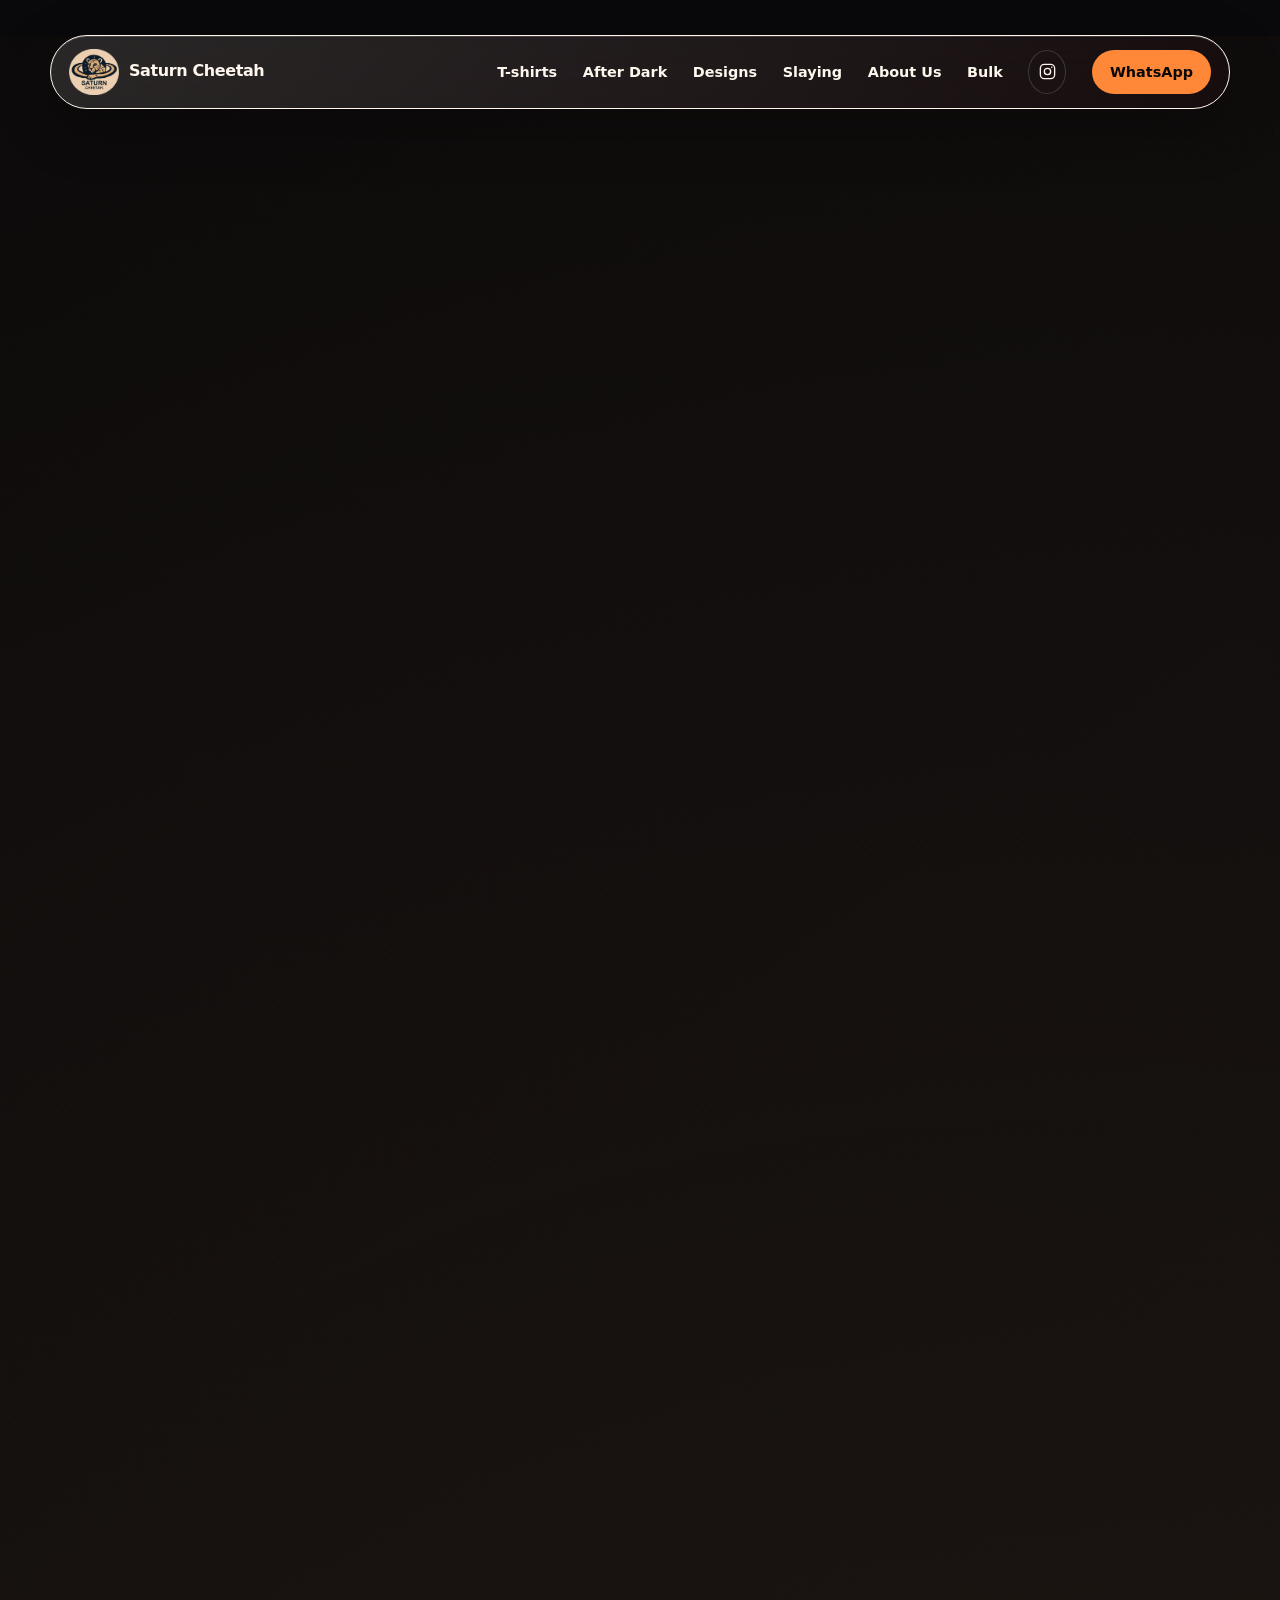
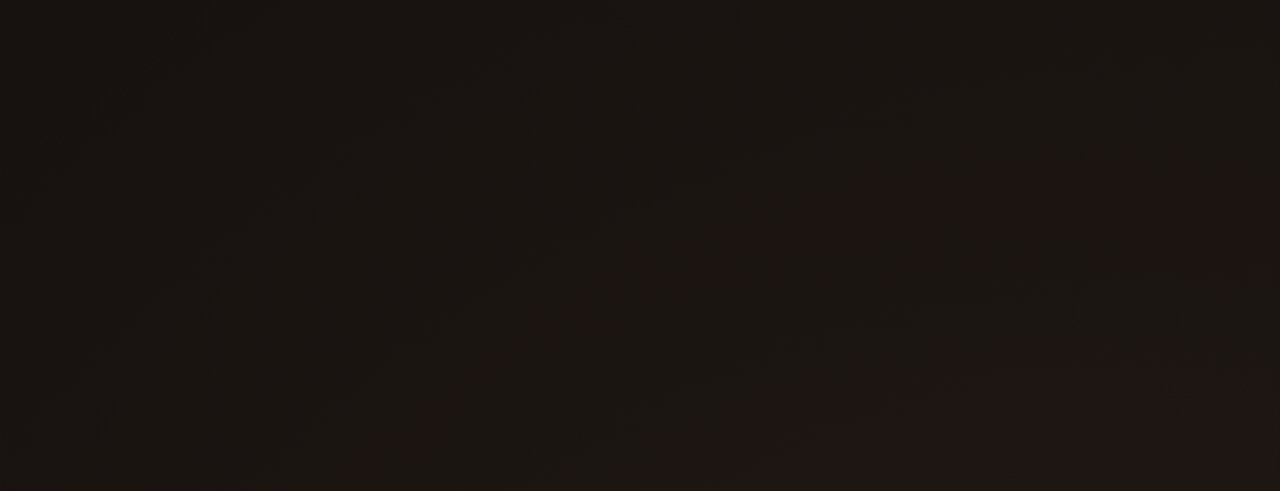
==== about.html @ 7962588d "Add cinematic brand story and customer gallery" ====
<!doctype html>
<html lang="en">
<head>
  <meta charset="utf-8">
  <meta name="viewport" content="width=device-width, initial-scale=1">
  <meta name="description" content="Discover why Dishali Mehta founded Saturn Cheetah and how speed, time and self-expression shaped the brand.">
  <meta name="theme-color" content="#080706">
  <meta name="color-scheme" content="dark">
  <title>About Us | Saturn Cheetah</title>
  <link rel="icon" href="assets/images/brand/favicon-64.png" type="image/png" sizes="64x64">
  <link rel="preconnect" href="https://fonts.googleapis.com">
  <link rel="preconnect" href="https://fonts.gstatic.com" crossorigin>
  <link href="https://fonts.googleapis.com/css2?family=Bodoni+Moda:ital,opsz,wght@0,6..96,400;0,6..96,500;0,6..96,600;0,6..96,700;1,6..96,400;1,6..96,500&amp;display=swap" rel="stylesheet">
  <link rel="stylesheet" href="assets/css/site.min.css">
  <script src="assets/js/site.min.js" defer></script>
</head>
<body class="home-page about-page">
  <a class="skip-link" href="#main-content">Skip to content</a>

  <header class="site-header" id="top">
    <div class="container nav-shell">
      <a class="brand" href="index.html" aria-label="Saturn Cheetah home">
        <img src="assets/images/brand/saturn-cheetah-logo.webp" alt="" width="512" height="471">
        <span>Saturn Cheetah</span>
      </a>
      <button class="nav-toggle" type="button" aria-label="Open navigation" aria-expanded="false" aria-controls="primary-navigation">
        <span aria-hidden="true"></span><span aria-hidden="true"></span><span aria-hidden="true"></span>
      </button>
      <nav class="primary-nav" id="primary-navigation" aria-label="Primary navigation">
        <a href="index.html#tees">T-shirts</a>
        <a href="index.html#after-dark">After Dark</a>
        <a href="index.html#direction">Designs</a>
        <a href="index.html#slaying">Slaying</a>
        <a href="about.html" aria-current="page">About Us</a>
        <a href="index.html#bulk-tees">Bulk</a>
        <a class="nav-social" href="https://www.instagram.com/saturncheetahstore" target="_blank" rel="noopener noreferrer" aria-label="Visit Saturn Cheetah on Instagram">
          <svg viewBox="0 0 24 24" aria-hidden="true"><rect x="3" y="3" width="18" height="18" rx="5"></rect><circle cx="12" cy="12" r="4"></circle><circle cx="17.4" cy="6.6" r="1"></circle></svg>
        </a>
        <a class="nav-cta" href="index.html#contact">WhatsApp</a>
      </nav>
    </div>
  </header>

  <main id="main-content">
    <section class="section origin-section about-origin-section" aria-labelledby="origin-title">
      <div class="container origin-shell">
        <div class="origin-heading">
          <p class="eyebrow">About us</p>
          <h1 id="origin-title">Why Saturn Cheetah?</h1>
          <p class="origin-intro">Founded by <strong>Dishali Mehta</strong>, Saturn Cheetah began with a simple belief: clothing can be a form of self-expression.</p>
        </div>

        <div class="origin-symbols">
          <article class="origin-symbol origin-cheetah">
            <span class="origin-symbol-mark" aria-hidden="true"></span>
            <h2>Cheetah is how we create.</h2>
            <p>Quick, but never careless. Your idea moves from a thought to a finished design with speed, accuracy and care—so the T-shirt reaches you when the feeling still matters.</p>
          </article>
          <article class="origin-symbol origin-saturn">
            <span class="origin-symbol-mark" aria-hidden="true"></span>
            <h2>Saturn is why it stays.</h2>
            <p>A personalised tee holds a piece of you in time. A thought, a memory, a mood or something you have always wanted to say becomes visible—and every time you wear it, the experience becomes yours again.</p>
          </article>
        </div>

        <aside class="founder-note" aria-label="The thought behind Saturn Cheetah">
          <p class="founder-label">The thought behind it</p>
          <div class="founder-story">
            <p>A personalised T-shirt can hold a thought, a memory, a mood—or a part of you that words cannot always capture.</p>
            <p>For an introvert, it can speak before you have to. For an extrovert, it can keep speaking on the days when you do not quite feel like yourself. That is the timeless experience: expressing who you are through what you wear, without needing to find the perfect words.</p>
          </div>
          <div class="founder-identity">
            <figure class="founder-portrait">
              <img src="assets/images/about/dishali-cap-founder.jpg" alt="Dishali Mehta wearing a Saturn Cheetah cap" width="816" height="1000" loading="eager" decoding="async">
            </figure>
            <p class="founder-signature"><strong>Dishali Mehta</strong><span>Founder, Saturn Cheetah</span></p>
          </div>
        </aside>

        <p class="origin-closing">Your thought. Your voice. <span>Your moment, made timeless.</span></p>
        <a class="button button-primary about-home-link" href="index.html#direction">Create Something Personal <span aria-hidden="true">↗</span></a>
      </div>
    </section>
  </main>

  <footer class="site-footer">
    <div class="container footer-main">
      <a class="footer-brand" href="index.html" aria-label="Saturn Cheetah home">
        <img src="assets/images/brand/saturn-cheetah-logo.webp" alt="" width="512" height="471" loading="lazy" decoding="async">
        <span><strong>Saturn Cheetah</strong><small>Custom T-shirts and bulk merchandise</small></span>
      </a>
      <nav class="footer-links" aria-label="Footer navigation">
        <a href="index.html#tees">T-shirts</a>
        <a href="index.html#direction">Designs</a>
        <a href="about.html" aria-current="page">About Us</a>
        <a class="footer-instagram" href="https://www.instagram.com/saturncheetahstore" target="_blank" rel="noopener noreferrer">
          <svg viewBox="0 0 24 24" aria-hidden="true"><rect x="3" y="3" width="18" height="18" rx="5"></rect><circle cx="12" cy="12" r="4"></circle><circle cx="17.4" cy="6.6" r="1"></circle></svg><span>Instagram</span>
        </a>
      </nav>
    </div>
    <div class="container footer-bottom"><p>© <span id="current-year">2026</span> Saturn Cheetah. WhatsApp ordering only; no website payment.</p></div>
  </footer>
</body>
</html>
---- assets/css/site.min.css ----
:root{--ink:#080706;--ink-raised:#15110f;--ink-warm:#21140e;--cream:#fff7ed;--cream-muted:#d5c7b8;--sand:#e6c59f;--sand-light:#f5e9d9;--surface-main:#0b0b0c;--surface-raised:#151515;--surface-secondary:#191817;--surface-cream:#f3e0c8;--text-light:#fff8ef;--text-muted:#cfc3b5;--text-dark:#17120f;--pink:#ff4fb8;--orange:#ff8738;--orange-light:#ffa562;--whatsapp:#35d07f;--after-dark-oxblood:#3f171b;--after-dark-burgundy:#541d22;--after-dark-silver:#a9a7a2;--line-dark:rgb(255 247 237 / 16%);--line-light:rgb(8 7 6 / 15%);--shadow:0 24px 70px rgb(0 0 0 / 28%);--radius-small:12px;--radius-medium:20px;--radius-large:30px;--content-width:1180px;--header-height:74px;--mobile-header-height:60px;--gutter:clamp(16px, 3vw, 30px);--section-space:clamp(64px, 8vw, 104px);--ease-premium:cubic-bezier(0.22, 1, 0.36, 1)}*,::after,::before{box-sizing:border-box}html{scroll-behavior:smooth;scroll-padding-top:calc(var(--header-height) + 20px)}body{margin:0;color:var(--text-light);background:var(--surface-main);font-family:Inter,ui-sans-serif,system-ui,-apple-system,BlinkMacSystemFont,"Segoe UI",sans-serif;font-synthesis:none;line-height:1.55;text-rendering:optimizeLegibility;-webkit-font-smoothing:antialiased;-webkit-tap-highlight-color:transparent}body.modal-open,body.nav-open{overflow:hidden}html:not(.js-enabled) [data-tab-panel][hidden]{display:block!important}html:not(.js-enabled) .tab-list{display:none}img,video{display:block;max-width:100%}button,input,select,textarea{font:inherit}a,button,summary{touch-action:manipulation}a{color:inherit}h1,h2,h3,p{overflow-wrap:break-word}h1,h2,h3{text-wrap:balance}[hidden]{display:none!important}.container{width:min(calc(100% - (var(--gutter) * 2)),var(--content-width));margin-inline:auto}.section{padding-block:var(--section-space)}.sr-only{position:absolute;width:1px;height:1px;padding:0;margin:-1px;overflow:hidden;clip:rect(0,0,0,0);white-space:nowrap;border:0}.skip-link{position:fixed;top:-80px;left:16px;z-index:1000;padding:11px 16px;border-radius:10px;color:var(--ink);background:var(--orange);font-weight:850}.skip-link:focus{top:14px}:focus-visible{outline:3px solid var(--orange);outline-offset:3px}.site-header{position:sticky;top:0;z-index:100;min-height:var(--header-height);margin-bottom:calc(var(--header-height) * -1);border-bottom:1px solid transparent;color:var(--cream);background:0 0;transition:border-color 360ms var(--ease-premium),background-color 360ms var(--ease-premium),box-shadow 360ms var(--ease-premium)}.site-header.is-menu-open,.site-header.is-scrolled{border-color:var(--line-dark);background:rgb(8 7 6 / 94%);box-shadow:0 12px 38px rgb(0 0 0 / 32%)}@supports (backdrop-filter:blur(16px)){.site-header.is-menu-open,.site-header.is-scrolled{background:rgb(8 7 6 / 80%);backdrop-filter:blur(16px) saturate(125%)}}.nav-shell{position:relative;display:flex;min-height:var(--header-height);align-items:center;justify-content:space-between;gap:24px}.brand,.footer-brand{display:inline-flex;align-items:center;gap:10px;color:var(--cream);font-weight:900;letter-spacing:-.025em;text-decoration:none}.brand img{width:50px;height:50px;object-fit:contain}.primary-nav{display:flex;align-items:center;gap:clamp(16px,2vw,28px)}.primary-nav a{display:inline-flex;min-height:44px;align-items:center;justify-content:center;color:var(--cream);font-size:.9rem;font-weight:750;text-decoration:none}.primary-nav a[aria-current=location]{color:var(--orange-light)}.primary-nav .nav-cta{padding-inline:18px;border-radius:999px;color:var(--ink);background:var(--orange)}.nav-toggle{display:none;width:48px;height:48px;padding:8px 11px;border:0;color:var(--cream);background:0 0;cursor:pointer}.nav-toggle span{display:block;width:25px;height:2px;margin-block:5px;background:currentColor;transition:transform 180ms,opacity 180ms}.nav-toggle[aria-expanded=true] span:first-child{transform:translateY(7px) rotate(45deg)}.nav-toggle[aria-expanded=true] span:nth-child(2){opacity:0}.nav-toggle[aria-expanded=true] span:nth-child(3){transform:translateY(-7px) rotate(-45deg)}.eyebrow{margin:0 0 10px;color:var(--orange);font-size:.72rem;font-weight:900;letter-spacing:.15em;text-transform:uppercase}.section-heading h2{margin:0;font-size:clamp(2.3rem, 5vw, 4.8rem);line-height:.94;letter-spacing:-.06em}.section-heading>p:last-child{margin:16px 0 0;color:var(--cream-muted);font-size:clamp(.98rem, 1.5vw, 1.1rem)}.compact-heading h2{font-size:clamp(2.2rem, 4.2vw, 4rem)}.button{display:inline-flex;min-height:50px;align-items:center;justify-content:center;gap:9px;padding:13px 22px;border:1px solid transparent;border-radius:999px;color:inherit;font-weight:850;line-height:1.15;text-align:center;text-decoration:none;cursor:pointer;transition:transform 180ms,border-color 180ms,background-color 180ms,box-shadow 180ms}.button:active{transform:scale(.98)}.button-primary{color:var(--ink);background:var(--orange);box-shadow:0 14px 34px rgb(255 135 56 / 20%)}.button-secondary{border-color:rgb(255 247 237 / 48%);color:var(--cream);background:rgb(8 7 6 / 38%)}.button-whatsapp{color:var(--ink);background:var(--whatsapp);box-shadow:0 14px 34px rgb(53 208 127 / 18%)}.bulk-tee-section,.faq-section,.reviews-section,.secondary-section{box-shadow:inset 0 1px rgb(169 167 162 / 10%)}.bulk-tee-card,.faq-list details,.review-card,.whatsapp-enquiry-panel{border-color:rgb(169 167 162 / 20%)}:is(a,button,summary):focus-visible{box-shadow:0 0 0 5px rgb(84 29 34 / 22%)}.tertiary-link{display:inline-flex;min-height:44px;align-items:center;gap:8px;color:#7b3212;font-size:.9rem;font-weight:850}.hero{position:relative;isolation:isolate;min-height:clamp(650px,56.25vw,820px);overflow:hidden;background:var(--ink)}.hero::after{position:absolute;z-index:1;inset:0;content:"";background:linear-gradient(90deg,rgb(8 7 6 / 97%) 0,rgb(8 7 6 / 84%) 31%,rgb(8 7 6 / 24%) 60%,transparent 82%),linear-gradient(0deg,rgb(8 7 6 / 36%) 0,transparent 34%);pointer-events:none}.hero-content{display:flex;min-height:inherit;align-items:center;padding-top:calc(var(--header-height) + 44px);padding-bottom:64px}.hero-copy{width:min(52%,620px)}.hero-copy>:not(.hero-picture){position:relative;z-index:2}.hero-brand-line{margin:0 0 16px;color:var(--pink);font-size:.78rem;font-weight:900;letter-spacing:.16em;text-transform:uppercase}.hero h1{margin:0;font-size:clamp(3.4rem, 5.9vw, 6.4rem);line-height:.9;letter-spacing:-.075em}.hero h1 span{color:var(--orange)}.hero-mobile-break{display:none}.hero-lead{max-width:580px;margin:22px 0 0;color:var(--cream-muted);font-size:clamp(1rem, 1.45vw, 1.16rem)}.hero-proof-chips{display:flex;flex-wrap:wrap;gap:8px;margin:22px 0 0;padding:0;list-style:none}.hero-proof-chips li{border:1px solid var(--line-dark);border-radius:999px;font-size:.72rem;font-weight:850;letter-spacing:.03em}.hero-actions{display:flex;flex-wrap:wrap;gap:10px;margin-top:26px}.hero-note{margin:12px 0 0;color:#b9aa9b;font-size:.8rem;font-weight:700}.hero-picture{position:absolute;z-index:0;inset:0}.hero-picture img{width:100%;height:100%;object-fit:cover;object-position:65% center}.hero-intro{opacity:1;transform:none}.js-enabled .hero:not(.is-ready) .hero-intro{opacity:0;transform:translateY(14px)}.js-enabled .hero.is-ready .hero-intro{opacity:1;transform:none;transition:opacity 560ms var(--ease-premium),transform 560ms var(--ease-premium)}.js-enabled .hero.is-ready .hero-intro-1{transition-delay:50ms}.js-enabled .hero.is-ready .hero-intro-2{transition-delay:110ms}.js-enabled .hero.is-ready .hero-intro-3{transition-delay:180ms}.js-enabled .hero.is-ready .hero-intro-4{transition-delay:250ms}.js-enabled .hero.is-ready .hero-intro-5{transition-delay:320ms}.js-enabled .hero-picture img{transform:scale(1.025)}.js-enabled .hero.is-ready .hero-picture img{transform:scale(1);transition:transform 1s var(--ease-premium)}.tee-section{color:var(--ink);background:var(--sand-light)}.tee-selector{overflow:hidden;border:1px solid var(--line-light);border-radius:var(--radius-large);background:#fffaf2;box-shadow:0 24px 70px rgb(70 38 20 / 12%)}.tee-segments{display:grid;grid-template-columns:repeat(2,minmax(0,1fr));gap:8px;max-width:640px;margin:0;padding:16px;border:0}.tee-segments label{position:relative;cursor:pointer}.tee-segments input{position:absolute;opacity:0;pointer-events:none}.tee-segments label>span{display:flex;min-height:64px;align-items:center;justify-content:center;gap:8px;padding:12px;border:1px solid var(--line-light);border-radius:999px;background:#f4e6d5;font-size:.9rem;font-weight:760;text-align:center;transition:background-color 180ms,border-color 180ms,color 180ms}.tee-segments input:checked+span{border-color:var(--ink);color:var(--cream);background:var(--ink)}.tee-segments input:focus-visible+span{outline:3px solid var(--orange);outline-offset:3px}.tee-stage{display:grid;grid-template-columns:minmax(420px,1fr) minmax(0,1fr);grid-template-areas:"visual primary" "visual options" "visual secondary";grid-template-rows:auto auto 1fr;min-height:520px;border-top:1px solid var(--line-light)}.tee-visual{position:relative;display:grid;min-width:0;min-height:0;margin:0;place-items:center;overflow:hidden;padding:24px;grid-area:visual}.tee-visual img{width:min(100%,560px);max-width:100%;height:auto;aspect-ratio:994/1583;object-fit:contain;object-position:center;transition:opacity 180ms ease,transform .7s var(--ease-premium),filter .5s ease}.tee-visual.is-changing img{opacity:0}.tee-visual figcaption{position:absolute;top:16px;left:16px;padding:7px 10px;border-radius:999px;color:var(--cream);background:rgb(8 7 6 / 78%);font-size:.68rem;font-weight:800}.tee-details{display:flex;flex-direction:column;align-items:flex-start;justify-content:center;padding-inline:clamp(30px,5vw,68px)}.tee-details-primary{grid-area:primary;align-self:end;padding-top:clamp(30px,5vw,68px);padding-bottom:10px}.tee-details-secondary{grid-area:secondary;align-self:start;padding-top:10px;padding-bottom:clamp(30px,5vw,68px)}.product-spec{margin:0 0 8px;color:#9a3d15;font-size:.75rem;font-weight:900;letter-spacing:.1em;text-transform:uppercase}.tee-details h3{margin:0;font-size:clamp(2rem, 4vw, 3.7rem);line-height:.98;letter-spacing:-.055em}.tee-summary{max-width:520px;margin:14px 0 0;color:#594b40;font-size:1.02rem}.tee-options{display:grid;grid-area:options;width:100%;align-self:center;gap:14px;margin:0;padding:10px clamp(30px,5vw,68px)}.tee-option-group{min-width:0;margin:0;padding:0;border:0}.tee-option-group legend{margin-bottom:8px;color:#7b3212;font-size:.72rem;font-weight:900;letter-spacing:.08em;text-transform:uppercase}.tee-option-group legend strong{color:var(--ink)}.tee-colour-options,.tee-size-options{display:flex;align-items:center;flex-wrap:wrap;gap:6px}.tee-colour-options button,.tee-size-options button{display:inline-flex;min-height:44px;align-items:center;justify-content:center;gap:7px;padding:7px 10px;border:1px solid #bea991;border-radius:999px;color:var(--ink);background:#fffaf2;font:inherit;font-size:.72rem;font-weight:800;cursor:pointer;transition:border-color 180ms,background-color 180ms,box-shadow 180ms}.tee-colour-indicator{width:15px;height:15px;flex:0 0 auto;border:1px solid #766b60;border-radius:50%;background:var(--swatch-colour);box-shadow:inset 0 0 0 1px rgb(255 255 255 / 32%)}.tee-colour-options button[aria-pressed=true],.tee-size-options button[aria-pressed=true]{border-color:var(--ink);background:#f0dac0;box-shadow:inset 0 0 0 1px var(--ink)}.tee-colour-options button:focus-visible,.tee-size-options button:focus-visible{outline:3px solid var(--orange);outline-offset:2px}.tee-size-options button{min-width:46px;min-height:44px;font-size:.8rem}.tee-size-prompt{margin:8px 0 0;color:#9d2819;font-size:.82rem;font-weight:800}.tee-details dl{display:grid;grid-template-columns:repeat(2,minmax(0,1fr));width:100%;max-width:570px;gap:12px;margin:20px 0}.tee-details dl div{padding:14px;border:1px solid var(--line-light);border-radius:var(--radius-small);background:#f6eadc}.tee-details dt{margin-bottom:4px;font-size:.68rem;font-weight:900;letter-spacing:.1em;text-transform:uppercase}.tee-details dd{margin:0;font-size:.9rem;font-weight:760}.tee-details .tertiary-link{margin-top:12px}.tab-module{overflow:hidden;border:1px solid var(--line-dark);border-radius:var(--radius-large);background:var(--surface-raised);box-shadow:var(--shadow)}.tab-list{display:flex;gap:8px;padding:12px;border-bottom:1px solid var(--line-dark)}.tab-list button{min-height:48px;padding:10px 18px;border:1px solid transparent;border-radius:999px;color:var(--text-muted);background:0 0;font-weight:850;cursor:pointer}.tab-list button[aria-selected=true]{border-color:rgb(255 135 56 / 55%);color:var(--ink);background:var(--orange)}.tab-panel{padding:clamp(20px,4vw,40px)}.panel-intro{display:flex;align-items:end;justify-content:space-between;gap:24px;margin-bottom:20px}.panel-intro p{max-width:650px;margin:0;color:var(--text-muted)}.panel-intro span{color:#a8998b;font-size:.72rem}.design-gallery{display:flex;align-items:flex-start;gap:14px;padding-top:6px;overflow-x:auto;overscroll-behavior-inline:contain;scroll-snap-type:inline mandatory;scrollbar-width:none}.design-gallery::-webkit-scrollbar{display:none}.design-gallery-meta{display:flex;justify-content:flex-end;margin-bottom:10px}.design-gallery-meta p{min-width:68px;margin:0;padding:6px 10px;border:1px solid;border-radius:999px;color:#574b43;background:#fff8ef;font-size:.72rem;font-weight:900;letter-spacing:.08em;text-align:center}.design-card{--editorial-offset:0px;display:flex;flex:0 0 clamp(190px,24vw,240px);align-self:start;min-width:0;flex-direction:column;color:#17120f;scroll-snap-align:start;text-align:left;transform:translateY(var(--editorial-offset));transition:transform 220ms var(--ease-premium),border-color 220ms ease,box-shadow 220ms ease}.design-preview{display:grid;width:100%;aspect-ratio:4/5;place-items:center;overflow:hidden;cursor:zoom-in}.design-preview img{width:100%;height:100%;min-width:0;min-height:0;max-width:100%;max-height:100%;object-fit:cover;object-position:center}.design-card-kicker{margin:0 0 5px;color:#9a3d15;font-size:.62rem;font-weight:900;letter-spacing:.12em;text-transform:uppercase}.design-card-custom-story{border-color:rgb(255 135 56 / 52%)}.design-card[data-tee-tone=black] .design-preview{background:#f8ead8}.design-card[data-tee-tone=white] .design-preview{background:#151515}.design-card-body{display:flex;flex:1;flex-direction:column;border-top:1px solid}.design-card h3{line-height:1.25}.design-card-body a{display:inline-flex;align-items:center;align-self:flex-start;color:#17120f;font-size:.76rem;font-weight:900;text-decoration:underline;text-decoration-color:var(--orange);text-decoration-thickness:2px;text-underline-offset:4px}.design-card:is(:hover,:focus-within,.is-active){border-color:var(--orange);box-shadow:0 18px 34px rgb(23 18 15 / 16%);transform:translateY(calc(var(--editorial-offset) - 5px))}.direction-section .form-submit p,.direction-section .panel-intro p,.direction-section .section-heading>p:last-child{color:#574b43}.direction-section .tab-module{box-shadow:0 24px 60px rgb(23 18 15 / 14%)}.direction-section .tab-list button[aria-selected=true]{color:var(--ink);background:var(--orange)}.direction-section .design-card{border-color:rgb(23 18 15 / 18%);color:#17120f;background:#fff8ef}.direction-section .design-card:is(:hover,:focus-within,.is-active){border-color:var(--orange)}.direction-section .customise-form{border-color:rgb(23 18 15 / 18%);background:#fff8ef}.direction-section .field label,.direction-section .optional-details summary{color:#17120f}.direction-section input,.direction-section select,.direction-section textarea{border-color:rgb(23 18 15 / 18%);color:#17120f;background:#fffaf2}.direction-section input::placeholder,.direction-section textarea::placeholder{color:#71655c}.direction-section .optional-details{border-color:rgb(23 18 15 / 18%);background:#f8ead8}.direction-section .optional-grid{border-color:rgb(23 18 15 / 14%);background:#fff8ef}.customise-form{padding:clamp(18px,3vw,30px);border:1px solid var(--line-dark);border-radius:var(--radius-medium);background:var(--surface-raised)}.form-grid,.optional-grid{display:grid;grid-template-columns:repeat(3,minmax(0,1fr));gap:14px}.field{min-width:0}.field label{display:block;margin-bottom:7px;color:var(--cream);font-size:.78rem;font-weight:850}.field-wide{grid-column:1/-1}input,select,textarea{width:100%;min-height:48px;padding:11px 13px;border:1px solid var(--line-dark);border-radius:var(--radius-small);outline:0;color:var(--text-light);background:var(--surface-secondary)}textarea{min-height:96px;resize:vertical}input:focus,select:focus,textarea:focus{border-color:var(--orange);box-shadow:0 0 0 4px rgb(255 135 56 / 14%)}.optional-details{margin-top:16px;border:1px solid var(--line-dark);border-radius:var(--radius-small)}.optional-details summary{display:flex;min-height:48px;align-items:center;padding:11px 14px;font-weight:850;cursor:pointer}.optional-grid{padding:16px;border-top:1px solid var(--line-dark)}.form-submit{display:flex;align-items:center;justify-content:space-between;gap:20px;margin-top:18px}.form-submit p{max-width:440px;margin:0;color:#a8998b;font-size:.76rem}.after-dark-section{--after-dark-obsidian:#080808;--after-dark-charcoal:#151515;--after-dark-bone:#e4d5c8;position:relative;overflow:hidden;color:var(--after-dark-bone);background:radial-gradient(circle at 10% 18%,rgb(84 29 34 / 34%),transparent 29%),radial-gradient(circle at 92% 84%,rgb(63 23 27 / 30%),transparent 24%),var(--after-dark-obsidian)}.after-dark-section::before{position:absolute;aspect-ratio:1;box-shadow:18px 0 0 -17px rgb(84 29 34 / 72%);content:"";opacity:.62;pointer-events:none}.after-dark-shell{position:relative;z-index:1;grid-template-columns:minmax(0,0.82fr) minmax(0,1.18fr);grid-template-areas:"intro lead" "options options" "support support";align-items:center;gap:clamp(22px,4vw,48px)}.after-dark-intro{grid-area:intro}.after-dark-kicker{color:var(--after-dark-silver);letter-spacing:.16em;text-transform:uppercase}.after-dark-intro h2{max-width:520px;color:var(--after-dark-bone);font-family:Georgia,"Times New Roman",serif}.after-dark-lead{color:var(--after-dark-bone)}.after-dark-feasibility{max-width:560px;color:var(--after-dark-silver)}.after-dark-garments{display:flex;flex-wrap:wrap;gap:8px;margin:20px 0 0;padding:0;list-style:none}.after-dark-garments li{padding:7px 10px;border:1px solid;border-radius:999px;color:var(--after-dark-bone);background:rgb(21 21 21 / 78%);font-size:.7rem;font-weight:760}.after-dark-actions{display:flex;flex-wrap:wrap;gap:10px}.after-dark-actions .button{min-height:48px;width:100%}.after-dark-actions .button-secondary{border-color:rgb(169 167 162 / 42%);color:var(--after-dark-bone);background:rgb(21 21 21 / 72%)}.after-dark-lead-visual{grid-area:lead;margin:0;overflow:hidden;border:1px solid;border-radius:22px;background:var(--after-dark-charcoal);box-shadow:0 24px 70px rgb(0 0 0 / 45%)}.after-dark-lead-visual img,.after-dark-lead-visual picture{display:block;width:100%}.after-dark-lead-visual img{height:auto;object-fit:contain}.after-dark-lead-visual figcaption{padding:10px 13px;border-top:1px solid;color:var(--after-dark-silver);background:var(--after-dark-charcoal);font-size:.68rem}.after-dark-options{display:grid;grid-area:options;grid-template-columns:repeat(4,minmax(0,1fr));gap:10px;outline:0}.after-dark-option{padding:18px;border:1px solid;border-radius:16px;background:rgb(21 21 21 / 86%);transition:transform 180ms var(--ease-premium),border-color 180ms ease,box-shadow 180ms ease}.after-dark-option>span{color:#9e464d;font-family:Georgia,"Times New Roman",serif;font-size:.76rem}.after-dark-option h3{margin:10px 0 6px;color:var(--after-dark-bone);font-size:.95rem}.after-dark-option p{margin:0;color:var(--after-dark-silver);font-size:.76rem}.after-dark-options:focus-visible{outline:3px solid var(--orange);outline-offset:5px}.after-dark-supporting{display:grid;grid-area:support;grid-template-columns:repeat(2,minmax(0,1fr));gap:12px}.after-dark-supporting figure{display:grid;grid-template-columns:minmax(120px,0.72fr) minmax(0,1fr);align-items:center;margin:0;overflow:hidden;border:1px solid;border-radius:16px}.after-dark-supporting picture{display:block;height:190px;background:var(--after-dark-obsidian)}.after-dark-supporting figcaption{color:var(--after-dark-bone);font-family:Georgia,"Times New Roman",serif}.after-dark-section{background:radial-gradient(circle at 8% 12%,rgb(135 61 56 / 32%),transparent 28%),radial-gradient(circle at 92% 78%,rgb(84 29 34 / 34%),transparent 30%),linear-gradient(145deg,#080808 0,#171112 52%,#080808 100%)}.after-dark-shell{grid-template-columns:minmax(300px,0.78fr) minmax(0,1.22fr);grid-template-areas:"intro media" "config media";align-items:start;gap:clamp(24px,4vw,46px)}.after-dark-media{display:grid;grid-area:media;min-width:0;gap:12px}.after-dark-lead-visual{grid-area:auto;border-color:rgb(169 167 162 / 46%);background:#241a1b;box-shadow:0 28px 74px rgb(0 0 0 / 52%),0 0 46px rgb(135 61 56 / 16%)}.after-dark-lead-visual img{width:100%;max-height:660px;object-fit:contain;background:#241a1b}.after-dark-lead-visual figcaption{color:#c6bbb1;background:#21191a}.after-dark-supporting{grid-template-columns:repeat(3,minmax(0,1fr));gap:10px;outline:0}.after-dark-supporting figure{display:flex;min-width:0;flex-direction:column;border-color:rgb(169 167 162 / 34%);background:#261c1d}.after-dark-supporting img{object-fit:contain;width:100%;height:156px;padding:6px;object-fit:contain;background:#2a1f20}.after-dark-supporting figcaption{min-height:54px;padding:10px 12px;color:var(--after-dark-bone);font-family:inherit;font-size:.74rem;font-weight:780}.after-dark-supporting:focus-visible{outline:3px solid var(--orange);outline-offset:4px}.after-dark-step{letter-spacing:.12em;text-transform:uppercase}.after-dark-configurator-heading h3{color:var(--after-dark-bone);font-family:Georgia,"Times New Roman",serif;line-height:1}.after-dark-choice-group{min-width:0;margin:15px 0 0;padding:0;border:0}.after-dark-choice-group legend,.after-dark-configurator .field label{margin-bottom:7px;color:var(--after-dark-bone);font-size:.72rem;font-weight:850}.after-dark-choice-group legend span{color:var(--after-dark-silver);font-size:.65rem;font-weight:650}.after-dark-choice-grid{display:grid;gap:7px}.after-dark-choice-grid-three{grid-template-columns:repeat(3,minmax(0,1fr))}.after-dark-choice-grid-two,.after-dark-customisation-grid{grid-template-columns:repeat(2,minmax(0,1fr))}.after-dark-size-grid{grid-template-columns:repeat(6,minmax(44px,1fr))}.after-dark-choice-grid label{position:relative;min-width:0;cursor:pointer}.after-dark-choice-grid input{position:absolute;width:1px;height:1px;opacity:0;pointer-events:none}.after-dark-choice-grid label>span{display:flex;min-height:44px;align-items:center;justify-content:center;padding:8px 9px;border:1px solid;border-radius:11px;color:var(--after-dark-bone);background:#2b2223;font-size:.7rem;font-weight:760;line-height:1.2;text-align:center;transition:border-color 160ms,background-color 160ms,box-shadow 160ms}.after-dark-choice-grid input:checked+span{border-color:#c47872;color:#fff8ef;background:#64302f;box-shadow:inset 0 0 0 1px rgb(228 213 200 / 18%)}.after-dark-choice-grid input:focus-visible+span{outline:3px solid var(--orange);outline-offset:2px}.after-dark-form-grid{display:grid;grid-template-columns:minmax(90px,0.65fr) minmax(0,1.35fr);gap:10px;margin-top:15px}.after-dark-configurator input[type=number],.after-dark-configurator select{min-height:46px;border-color:rgb(169 167 162 / 38%);color:var(--after-dark-bone);background:#2b2223}.after-dark-configurator select option{color:var(--after-dark-bone);background:#21191a}.after-dark-field-error{margin:7px 0 0;color:#f3a29b;font-size:.72rem;font-weight:760}.after-dark-summary{border:1px solid;border-radius:12px;background:#181314}.after-dark-summary span{color:#c66b64;font-size:.64rem;font-weight:850;letter-spacing:.1em;text-transform:uppercase}.after-dark-summary p{color:var(--after-dark-bone);font-size:.74rem}.after-dark-actions{display:grid;grid-template-columns:1fr;gap:8px}@media (hover:hover){.tee-visual:hover img{filter:contrast(1.025) saturate(1.04);transform:scale(1.025)}.after-dark-option:hover{border-color:rgb(84 29 34 / 88%);box-shadow:0 12px 34px rgb(84 29 34 / 18%);transform:translateY(-3px)}.after-dark-choice-grid label:hover>span{border-color:#9f5a56;box-shadow:0 0 18px rgb(84 29 34 / 26%)}}.after-dark-shell{display:block}.after-dark-hero{display:grid;grid-template-columns:minmax(280px,0.72fr) minmax(0,1.28fr);align-items:center;gap:clamp(28px,5vw,64px)}.after-dark-tagline{color:#d37b73;font-family:Georgia,"Times New Roman",serif}.after-dark-hero .after-dark-lead{margin-top:14px}.after-dark-hero .after-dark-lead-visual{background:radial-gradient(circle at 50% 38%,rgb(135 61 56 / 28%),transparent 58%),#292b30}.after-dark-hero .after-dark-lead-visual img{height:clamp(480px,52vw,680px);max-height:none;background:0 0}.after-dark-configurator{grid-area:config;min-width:0;box-shadow:0 22px 58px rgb(0 0 0 / 34%);background:linear-gradient(135deg,rgb(84 29 34 / 34%),transparent 32%),#1b1c20}.after-dark-configurator-heading{display:flex;flex-wrap:wrap;align-items:end;justify-content:space-between;gap:8px 24px}.after-dark-configurator-heading>p:last-child{max-width:500px;color:#bbb5ae;font-size:.78rem}.after-dark-detail-grid{display:grid;grid-template-columns:repeat(2,minmax(0,1fr));margin-top:22px}.after-dark-style-card{grid-column:1/-1}.after-dark-detail-card legend{color:var(--after-dark-bone);font-family:Georgia,"Times New Roman",serif;font-size:1rem}.after-dark-detail-card legend span{color:#c66b64;font-family:inherit;font-size:.68rem;letter-spacing:.08em}.after-dark-size-choices,.after-dark-status-choices,.after-dark-visual-choices{display:grid;gap:8px}.after-dark-panel-choices,.after-dark-style-choices{grid-template-columns:repeat(3,minmax(0,1fr))}.after-dark-compact-choices{grid-template-columns:repeat(4,minmax(0,1fr))}.after-dark-size-choices{grid-template-columns:repeat(6,minmax(0,1fr))}.after-dark-status-choices{grid-template-columns:repeat(2,minmax(0,1fr))}.after-dark-size-choices label,.after-dark-status-choices label,.after-dark-visual-choices label{position:relative;min-width:0;cursor:pointer}.after-dark-size-choices input,.after-dark-status-choices input,.after-dark-visual-choices input{position:absolute;width:1px;height:1px;opacity:0;pointer-events:none}.after-dark-visual-choices label>span{display:grid;min-height:72px;grid-template-columns:50px minmax(0,1fr);align-items:center;gap:9px;padding:7px;border:1px solid;border-radius:12px;color:var(--after-dark-bone);background:#303137;transition:border-color 160ms,background-color 160ms,box-shadow 160ms}.after-dark-visual-choices b{min-width:0;font-size:.7rem;line-height:1.2}.after-dark-thumb{display:block;width:50px;height:56px;border:1px solid;border-radius:8px;background-color:#3a3b40;background-position:center;background-repeat:no-repeat;background-size:cover}.thumb-style-oversized,.thumb-style-regular,.thumb-style-vest{background-image:url("../images/after-dark-final/saturn-after-dark-lead-720.webp")}.thumb-style-regular{background-position:12% 66%}.thumb-style-oversized{background-position:48% 66%}.thumb-style-vest{background-position:72% 66%}.thumb-hardware-chains,.thumb-hardware-eyelets,.thumb-hardware-pressings,.thumb-hardware-rings{background-image:url("../images/after-dark-final/saturn-after-dark-silver-hardware-720.webp")}.thumb-hardware-rings{background-position:8% center}.thumb-hardware-eyelets{background-position:58% center}.thumb-hardware-chains{background-position:32% center}.thumb-hardware-pressings{background-position:88% center}.thumb-panel-clean,.thumb-panel-mixed,.thumb-panel-net{background-image:url("../images/after-dark-final/saturn-after-dark-black-net-720.webp")}.thumb-panel-net{background-position:48% 66%}.thumb-panel-clean{background-position:12% 62%}.thumb-panel-mixed{background-position:78% 58%}.thumb-finish-acid,.thumb-finish-clean,.thumb-finish-distressed{background-image:url("../images/after-dark-final/saturn-after-dark-full-collection-720.webp")}.thumb-finish-clean{background-position:12% 60%}.thumb-finish-distressed{background-position:72% 58%}.thumb-finish-acid{background-color:#4a2826;background-position:76% 28%}.after-dark-size-choices input:checked+span,.after-dark-status-choices input:checked+span,.after-dark-visual-choices input:checked+span{border-color:#d08a83;color:#fff8ef;background:#63302f;box-shadow:inset 0 0 0 1px rgb(228 213 200 / 20%),0 0 22px rgb(135 61 56 / 16%)}.after-dark-size-choices input:focus-visible+span,.after-dark-status-choices input:focus-visible+span,.after-dark-visual-choices input:focus-visible+span{outline:3px solid var(--orange);outline-offset:2px}.after-dark-size-choices label>span,.after-dark-status-choices label>span{display:flex;min-height:44px;align-items:center;justify-content:center;padding:8px;border:1px solid;border-radius:10px;color:var(--after-dark-bone);background:#303137;font-size:.72rem;font-weight:780;line-height:1.2;text-align:center}.after-dark-detail-note{margin:9px 0 0;color:#bbb5ae;font-size:.67rem}.after-dark-quantity-control{display:grid;grid-template-columns:48px minmax(70px,1fr) 48px;max-width:240px}.after-dark-quantity-control button,.after-dark-quantity-control input{color:var(--after-dark-bone);font-weight:850}.after-dark-followup-grid{display:grid;grid-template-columns:minmax(180px,0.65fr) minmax(0,1.35fr);gap:12px;margin-top:14px}.after-dark-followup-grid fieldset{min-width:0;margin:0;padding:0;border:0}.after-dark-followup-grid .field label,.after-dark-followup-grid legend{margin-bottom:7px;color:var(--after-dark-bone);font-size:.72rem;font-weight:850}.after-dark-followup-grid select{background:#303137}.after-dark-configurator .after-dark-actions{grid-template-columns:repeat(2,minmax(0,1fr))}@media (hover:hover){.after-dark-quantity-control button:hover,.after-dark-size-choices label:hover>span,.after-dark-status-choices label:hover>span,.after-dark-visual-choices label:hover>span{border-color:#c47872;box-shadow:0 0 20px rgb(84 29 34 / 24%)}}.process-section{background:radial-gradient(circle at 12% 88%,rgb(255 135 56 / 9%),transparent 30%),var(--surface-main)}.section-heading-light>p:last-child{color:var(--text-muted)}.story-truth{margin:0;padding:16px clamp(20px,4vw,40px);border-bottom:1px solid var(--line-dark);color:var(--text-muted);background:var(--surface-secondary);font-size:.88rem}html:not(.js-enabled) .story-panel[hidden]{display:none!important}.story-tabs{display:grid;grid-template-columns:repeat(4,minmax(0,1fr))}.story-tabs button{display:flex;min-width:0;flex-direction:column;align-items:flex-start;justify-content:center;gap:2px;border-radius:14px;line-height:1.15}.story-tabs button span{font-size:.7rem}.story-tabs button strong{font-size:.84rem}.story-stage{touch-action:pan-y}.story-panel{display:grid;grid-template-columns:minmax(280px,0.9fr) minmax(0,1.1fr)}.story-media{position:relative;display:grid;min-width:0;min-height:0;place-items:center;overflow:hidden;padding:20px;background:var(--surface-main)}.story-media img,.story-media video{width:100%;object-fit:contain;object-position:center}.story-media video{background:#000}.story-media>span{width:100%;padding:7px 10px;border-top:1px solid var(--line-dark);color:var(--text-muted);background:var(--surface-raised);font-size:.68rem;font-weight:800;text-align:center}.story-copy{display:flex;flex-direction:column;align-items:flex-start;justify-content:center}.story-copy h3{max-width:640px;margin:0;font-size:clamp(2rem, 4vw, 4rem);line-height:.98;letter-spacing:-.055em}.story-copy>p:last-child{max-width:560px;margin:16px 0 0;color:var(--text-muted)}.story-action{display:flex;justify-content:flex-end;padding:0 clamp(20px,4vw,40px) clamp(20px,4vw,40px)}.secondary-section{color:var(--text-dark);background:var(--surface-cream)}.secondary-scroller{display:grid;grid-template-columns:repeat(5,minmax(0,1fr));gap:12px}.secondary-card{min-width:0;overflow:hidden;border:1px solid;border-radius:18px;color:var(--text-light);background:var(--surface-main);box-shadow:0 16px 40px rgb(0 0 0 / 18%)}.secondary-image{display:grid;aspect-ratio:4/5;place-items:center;overflow:hidden;background:var(--surface-raised)}.secondary-image img{width:100%;height:100%;padding:5px;object-fit:contain;object-position:center;transform:none;transition:none}.secondary-copy{padding:14px}.secondary-copy>span{color:var(--orange-light);font-size:.64rem;font-weight:900;letter-spacing:.1em;text-transform:uppercase}.secondary-copy h3{margin:4px 0 10px;font-size:1.15rem}.secondary-copy a{display:inline-flex;min-height:44px;align-items:center;color:var(--text-light);font-size:.78rem;font-weight:850;text-decoration:underline;text-decoration-color:var(--orange);text-underline-offset:4px}.faq-section{background:var(--surface-main)}.faq-layout{display:grid;grid-template-columns:minmax(0,0.72fr) minmax(0,1.28fr);align-items:start;gap:clamp(28px,6vw,80px)}.faq-list{display:grid;gap:10px}.faq-list details{border:1px solid var(--line-dark);border-radius:16px;background:var(--surface-raised)}.faq-list summary{display:flex;min-height:58px;align-items:center;justify-content:space-between;gap:20px;padding:14px 18px;font-weight:850;cursor:pointer;list-style:none}.faq-list summary::-webkit-details-marker{display:none}.faq-list summary::after{content:"+";color:var(--orange);font-size:1.35rem}.faq-list details[open] summary::after{content:"−"}.faq-list details p{margin:0;padding:0 18px 18px;color:var(--text-muted)}.final-cta{color:var(--ink);background:var(--orange)}.final-cta .eyebrow{color:#692306}.final-cta-inner{display:flex;align-items:center;justify-content:space-between;gap:40px}.final-cta h2{max-width:760px;margin:0;font-size:clamp(2.4rem, 5vw, 5rem);line-height:.93;letter-spacing:-.06em}.final-cta p:last-child{margin:14px 0 0;color:#4d210e;font-weight:760}.final-cta .button-whatsapp{flex:0 0 auto}.bulk-tee-section{padding-block:clamp(40px,5vw,68px);background:radial-gradient(circle at 88% 12%,rgb(255 135 56 / 11%),transparent 28%),var(--surface-main)}.bulk-tee-card{overflow:hidden;border:1px solid var(--line-dark);border-radius:var(--radius-large);background:var(--surface-raised);box-shadow:var(--shadow)}.bulk-tee-overview{display:grid;grid-template-columns:minmax(0,1fr) auto;align-items:center;gap:clamp(24px,5vw,64px)}.bulk-tee-overview h2{max-width:780px;margin:0;font-size:clamp(2.15rem, 4.6vw, 4.4rem);line-height:.95;letter-spacing:-.055em}.bulk-tee-overview>div>p:not(.eyebrow,.bulk-range-note){max-width:850px;margin:14px 0 0;color:var(--text-muted)}.bulk-option-chips{display:flex;flex-wrap:wrap;gap:8px;margin:18px 0 0;padding:0;list-style:none}.bulk-option-chips li{padding:7px 11px;border:1px solid;border-radius:999px;color:var(--text-light);background:rgb(255 135 56 / 8%);font-size:.72rem;font-weight:850}.bulk-range-note{margin:12px 0 0;color:var(--orange-light);font-size:.78rem;font-weight:760}.bulk-options-toggle{min-width:190px}.bulk-options-panel{padding:clamp(20px,3vw,30px);border-top:1px solid var(--line-dark);background:var(--surface-secondary)}.bulk-form-grid{display:grid;grid-template-columns:repeat(3,minmax(0,1fr));gap:14px}.bulk-form-submit{display:flex;align-items:center;justify-content:space-between;gap:20px;margin-top:18px}.bulk-form-submit p{max-width:520px;margin:0;color:var(--text-muted);font-size:.76rem}.nav-social{width:38px;min-width:38px;height:38px;display:grid;place-items:center;padding:0!important;border:1px solid rgba(255,255,255,.16);border-radius:50%}.footer-instagram svg,.nav-social svg{width:19px;height:19px;fill:none;stroke:currentColor;stroke-width:1.7}.footer-instagram svg circle:last-child,.nav-social svg circle:last-child{fill:currentColor;stroke:none}.footer-instagram{display:inline-flex;gap:7px;align-items:center}.founder-identity{display:grid;gap:15px}.founder-portrait{position:relative;overflow:hidden;width:min(100%,230px);aspect-ratio:4/5;margin:0;border:1px solid rgba(215,173,105,.34);border-radius:120px 120px 12px 12px;background:#0c090c;box-shadow:0 18px 50px rgba(0,0,0,.36)}.founder-portrait img{width:100%;height:100%;object-fit:cover;object-position:center 30%;filter:saturate(.9) contrast(1.04)}.portrait-section{position:relative;overflow:hidden;color:#f8f1e8;background:radial-gradient(circle at 12% 82%,rgba(141,52,78,.18),transparent 28%),#0b090c}.portrait-shell{display:grid;grid-template-columns:minmax(280px,.72fr) minmax(0,1.28fr);gap:clamp(38px,7vw,92px);align-items:center}.portrait-copy h2{max-width:8ch;margin:10px 0 20px;color:#fff9f0;font-family:var(--font-display);font-size:clamp(3.2rem, 6vw, 6.8rem);font-weight:500;line-height:.88;letter-spacing:-.055em}.portrait-copy>p:not(.eyebrow){max-width:44ch;color:rgba(248,241,232,.68);line-height:1.7}.portrait-details{display:flex;flex-wrap:wrap;gap:8px;margin:24px 0 30px;padding:0;list-style:none}.portrait-details li{padding:9px 13px;border:1px solid rgba(215,173,105,.28);border-radius:999px;color:rgba(255,249,240,.76);background:rgba(215,173,105,.06);font-size:.72rem;letter-spacing:.06em;text-transform:uppercase}.portrait-gallery{display:grid;grid-template-columns:repeat(6,1fr);grid-template-rows:repeat(2,minmax(190px,25vw));gap:12px;transform:rotate(1deg)}.portrait-card{position:relative;overflow:hidden;grid-column:span 2;margin:0;border:8px solid #151216;border-radius:3px;background:#181318;box-shadow:0 22px 54px rgba(0,0,0,.4)}.portrait-card-main,.portrait-card-wide{grid-column:span 4}.portrait-card img{width:100%;height:100%;object-fit:cover;transition:transform .7s var(--ease-premium),filter .4s ease}.portrait-card:is(:hover,:focus-within) img{filter:brightness(1.04);transform:scale(1.035)}@media (max-width:900px){.primary-nav .nav-social{width:46px;height:46px;justify-self:start}.portrait-shell{grid-template-columns:1fr}.portrait-copy h2{max-width:100%}.portrait-gallery{grid-template-rows:repeat(2,minmax(190px,46vw))}}@media (max-width:767px){.founder-portrait{width:min(72vw,270px)}.portrait-gallery{grid-template-columns:repeat(2,minmax(0,1fr));grid-template-rows:260px 210px 210px;gap:9px;transform:none}.portrait-card,.portrait-card-main,.portrait-card-wide{grid-column:span 1;border-width:6px}.portrait-card-main,.portrait-card-wide{grid-column:1/-1}}.reviews-section{padding-block:clamp(48px,7vw,88px);background:radial-gradient(circle at 10% 90%,rgb(255 135 56 / 7%),transparent 30%),var(--surface-secondary)}.reviews-shell{min-width:0}.reviews-toolbar{display:flex;min-height:46px;align-items:center;justify-content:space-between;gap:20px;margin-bottom:10px}.review-position{margin:0;color:var(--text-muted);font-size:.78rem;font-weight:850}.review-nav-buttons{display:flex;gap:8px}.review-nav-buttons button{display:grid;width:46px;min-height:46px;place-items:center;border:1px solid var(--line-dark);border-radius:50%;color:var(--text-light);background:var(--surface-raised);font-weight:900;cursor:pointer}.review-nav-buttons button:disabled{cursor:default;opacity:.38}.reviews-scroller{display:flex;align-items:stretch;gap:16px;max-width:100%;padding:4px 2px 12px;overflow-x:auto;overflow-y:hidden;overscroll-behavior-inline:contain;scroll-snap-type:inline mandatory;scrollbar-width:none}.reviews-scroller::-webkit-scrollbar{display:none}.review-card{display:flex;min-width:0;flex:0 0 calc((100% - 32px)/ 3);flex-direction:column;border:1px solid var(--line-dark);border-radius:20px;color:var(--text-light);background:linear-gradient(145deg,rgb(255 135 56 / 8%),transparent 48%),var(--surface-raised);box-shadow:0 18px 45px rgb(0 0 0 / 18%);scroll-snap-align:start}.review-card header{display:flex;align-items:center;gap:12px}.review-avatar{display:grid;width:44px;height:44px;flex:0 0 44px;place-items:center;border:1px solid;border-radius:50%;color:var(--ink);background:var(--orange);font-size:.72rem;font-weight:950}.review-card h3{margin:0;font-size:1rem;letter-spacing:-.02em}.review-rating{margin:2px 0 0;color:var(--orange-light);font-size:.88rem;letter-spacing:.08em}.review-card blockquote{flex:1;margin:20px 0;color:var(--text-light);font-size:clamp(.92rem, 1.4vw, 1.04rem);line-height:1.55}.review-source{margin:0;color:var(--text-muted);font-size:.7rem;font-weight:850;letter-spacing:.08em;text-transform:uppercase}.reviews-google-link{display:inline-flex;min-height:44px;align-items:center;margin-top:10px;color:var(--text-light);font-size:.84rem;font-weight:850;text-decoration:underline;text-decoration-color:var(--orange);text-underline-offset:5px}.site-footer{padding:38px 0 18px;border-top:1px solid var(--line-dark);background:var(--surface-main)}.footer-main{display:flex;align-items:center;justify-content:space-between;gap:32px}.footer-brand img{width:54px;height:54px;object-fit:contain}.footer-brand span{display:grid}.footer-brand small{color:#a8998b;font-weight:600}.footer-links{display:flex;flex-wrap:wrap;gap:18px}.footer-links a{display:inline-flex;min-height:44px;align-items:center;color:var(--text-muted);font-size:.86rem;font-weight:750}.footer-bottom{margin-top:22px;padding-top:14px;border-top:1px solid var(--line-dark);color:#8f8276;font-size:.72rem}.footer-bottom p{margin:0}.whatsapp-widget{position:fixed;right:max(18px,env(safe-area-inset-right));bottom:max(18px,env(safe-area-inset-bottom));z-index:90;opacity:0;visibility:hidden;pointer-events:none;transition:opacity 180ms,visibility 180ms}.whatsapp-widget.is-visible{opacity:1;visibility:visible;pointer-events:auto}.floating-whatsapp{display:inline-flex;min-width:54px;min-height:54px;align-items:center;justify-content:center;gap:8px;margin-left:auto;padding:11px 16px;border:1px solid;border-radius:999px;color:var(--ink);background:var(--whatsapp);box-shadow:0 16px 42px rgb(0 0 0 / 38%);font-size:.84rem;font-weight:900;cursor:pointer}.whatsapp-dot{width:12px;height:12px;border:2px solid var(--ink);border-radius:50%}.whatsapp-enquiry-panel{width:min(340px,calc(100vw - 32px));max-height:min(560px,calc(100dvh - 100px - env(safe-area-inset-bottom)));margin-bottom:12px;overflow-y:auto;overscroll-behavior:contain;border:1px solid;border-radius:22px;color:var(--text-light);background:rgb(21 21 21 / 98%);box-shadow:0 24px 70px rgb(0 0 0 / 52%)}.whatsapp-enquiry-panel[hidden]{display:none}.whatsapp-enquiry-header{display:flex;align-items:flex-start;justify-content:space-between;gap:14px;padding:18px 16px 14px;border-bottom:1px solid var(--line-dark)}.whatsapp-enquiry-header .eyebrow{margin-bottom:6px}.whatsapp-enquiry-header h2{margin:0;font-size:1.14rem;line-height:1.25;letter-spacing:-.025em}.whatsapp-enquiry-close{width:44px;min-width:44px;height:44px;padding:0;border:1px solid var(--line-dark);border-radius:50%;color:var(--cream);background:var(--ink-raised);font-size:1.45rem;line-height:1;cursor:pointer}.whatsapp-enquiry-options{display:grid;gap:8px;padding:12px}.whatsapp-enquiry-options a{display:flex;min-height:48px;align-items:center;justify-content:space-between;gap:14px;padding:11px 12px;border:1px solid var(--line-dark);border-radius:13px;color:var(--cream);background:rgb(255 247 237 / 4%);font-size:.82rem;font-weight:780;line-height:1.3;text-decoration:none}.whatsapp-enquiry-options a span:last-child{flex:0 0 auto;color:var(--whatsapp);font-size:1rem}@media (hover:hover){.whatsapp-enquiry-options a:hover{border-color:rgb(255 135 56 / 52%);background:rgb(255 135 56 / 9%)}}.floating-whatsapp:focus-visible,.whatsapp-enquiry-close:focus-visible,.whatsapp-enquiry-options a:focus-visible{outline:3px solid var(--orange-light);outline-offset:3px}.design-modal{width:min(calc(100% - 32px),760px);max-height:calc(100dvh - 32px);padding:0;overflow:hidden;border:1px solid var(--line-dark);border-radius:24px;color:var(--text-light);background:var(--surface-raised);box-shadow:0 32px 100px rgb(0 0 0 / 70%)}.design-modal::backdrop{background:rgb(0 0 0 / 82%);backdrop-filter:blur(8px)}.modal-shell{max-height:calc(100dvh - 32px);overflow:auto;padding:18px}.modal-header{display:flex;align-items:start;justify-content:space-between;gap:20px}.modal-header h2{margin:0;font-size:clamp(1.7rem, 4vw, 2.8rem)}.modal-close{width:48px;height:48px;border:1px solid var(--line-dark);border-radius:50%;color:var(--text-light);background:var(--surface-secondary);font-size:1.6rem;cursor:pointer}.design-modal figure{display:grid;margin:16px 0;place-items:center}.design-modal figure img{width:100%;height:min(62dvh,620px);object-fit:contain;background:var(--surface-main)}.design-modal figcaption{width:100%;padding-top:10px;color:var(--text-muted);font-size:.86rem}.modal-view-options{display:flex;width:fit-content;gap:6px;margin:0 auto 14px;padding:5px;border:1px solid var(--line-dark);border-radius:999px;background:rgb(255 247 237 / 5%)}.modal-view-options button{min-height:42px;padding:8px 15px;border:0;border-radius:999px;color:var(--text-muted);background:0 0;font-size:.78rem;font-weight:850;cursor:pointer}.modal-view-options button[aria-pressed=true]{color:var(--ink);background:var(--orange)}.modal-controls{display:grid;grid-template-columns:1fr auto 1fr;align-items:center;gap:12px}.modal-controls button{min-height:46px;padding:10px 14px;border:1px solid var(--line-dark);border-radius:999px;color:var(--text-light);background:var(--surface-secondary);font-weight:800;cursor:pointer}.modal-controls button:last-child{justify-self:end}.modal-controls span{color:var(--text-muted);font-size:.8rem}.reveal-item{opacity:1;transform:none}.motion-enabled .reveal-item:not(.is-visible){opacity:0;transform:translateY(14px)}.motion-enabled .reveal-item.is-visible{opacity:1;transform:none;transition:opacity 560ms var(--ease-premium),transform 560ms var(--ease-premium)}@supports (content-visibility:auto){main>.section{content-visibility:auto;contain-intrinsic-size:auto 720px}}@media (hover:hover){.footer-links a:hover,.primary-nav a:not(.nav-cta):hover{color:var(--orange-light)}.button:hover{transform:translateY(-2px)}.button-primary:hover{background:var(--orange-light)}.button-secondary:hover{border-color:var(--cream);background:rgb(255 247 237 / 9%)}.button-whatsapp:hover{background:#57dd96}}@media (max-width:1024px){.process-panel,.story-panel,.tee-stage{grid-template-columns:minmax(240px,0.9fr) minmax(0,1.1fr)}.bulk-form-grid{grid-template-columns:repeat(2,minmax(0,1fr))}}@media (min-width:1200px){.design-gallery{display:grid;grid-template-columns:repeat(6,minmax(0,1fr));justify-content:space-between;overflow:visible;padding-bottom:14px}.design-card{width:auto}.design-card:nth-child(2n){--editorial-offset:14px}}@media (max-width:900px){:root{--header-height:var(--mobile-header-height)}html{scroll-padding-top:calc(var(--mobile-header-height) + 16px)}.site-header{min-height:var(--mobile-header-height);margin-bottom:calc(var(--mobile-header-height) * -1)}.after-dark-shell{grid-template-columns:1fr;grid-template-areas:"intro" "media" "config"}.after-dark-intro{max-width:720px}.after-dark-hero{grid-template-columns:1fr;gap:24px}.after-dark-hero .after-dark-intro{max-width:680px}.after-dark-hero .after-dark-lead-visual img{height:auto}.after-dark-detail-grid{grid-template-columns:1fr}.after-dark-style-card{grid-column:auto}.nav-shell{min-height:var(--mobile-header-height)}.brand img{width:46px;height:46px}.brand span{font-size:.9rem}.js-enabled .nav-toggle{z-index:2;display:block}.primary-nav{flex-wrap:wrap;justify-content:flex-end}.js-enabled .primary-nav{position:absolute;top:calc(var(--mobile-header-height) + 4px);right:0;left:0;display:none;flex-direction:column;align-items:stretch;gap:0;padding:12px;border:1px solid var(--line-dark);border-radius:18px;background:rgb(11 11 12 / 98%);box-shadow:var(--shadow)}.js-enabled .primary-nav.is-open{display:flex}.js-enabled .primary-nav a{min-height:50px;padding:12px 14px}.js-enabled .primary-nav .nav-cta{margin-top:6px}.faq-layout,.process-panel,.tee-stage{grid-template-columns:1fr}.tee-stage{grid-template-areas:"options" "visual" "primary" "secondary";grid-template-rows:auto}.tee-visual img{width:min(100%,460px)}.process-panel,.process-stage{min-height:0}.process-media img,.process-media video{height:400px}.story-panel{grid-template-columns:1fr}.story-panel,.story-stage{min-height:0}.story-media img,.story-media video{height:380px}.faq-layout{gap:0}.final-cta-inner{align-items:flex-start;flex-direction:column}.bulk-tee-overview{grid-template-columns:1fr}.bulk-options-toggle{width:fit-content}.review-card{flex-basis:calc((100% - 16px)/ 2)}}@media (max-width:767px){:root{--section-space:46px;--gutter:16px}.hero{min-height:0}.after-dark-section{padding-block:48px}.after-dark-section::before{top:26px;right:20px;width:82px}.after-dark-shell{gap:22px}.after-dark-intro h2{max-width:300px;font-size:clamp(2.75rem, 14vw, 4.25rem)}.after-dark-lead{margin-top:16px}.after-dark-actions{display:grid;grid-template-columns:1fr}.after-dark-actions .button{width:100%}.after-dark-lead-visual{border-radius:18px}.after-dark-supporting{display:flex;width:auto;margin-inline:calc(var(--gutter) * -1);padding:0 var(--gutter) 8px;overflow-x:auto;overscroll-behavior-inline:contain;scroll-padding-inline:var(--gutter);scroll-snap-type:inline mandatory;scrollbar-width:thin;touch-action:pan-x pan-y}.after-dark-supporting figure{flex:0 0 min(76vw,300px);scroll-snap-align:start}.after-dark-supporting img{height:210px;padding:8px}.after-dark-supporting figcaption{padding:12px 14px;font-size:.78rem}.after-dark-configurator{padding:18px 16px;border-radius:18px}.after-dark-configurator-heading{display:block}.after-dark-configurator-heading>p:last-child{margin-top:8px}.after-dark-detail-grid{gap:10px;margin-top:18px}.after-dark-detail-card{padding:14px}.after-dark-visual-choices label>span{min-height:108px;grid-template-columns:1fr;justify-items:center;gap:6px;text-align:center}.after-dark-compact-choices{grid-template-columns:repeat(2,minmax(0,1fr))}.after-dark-size-choices{grid-template-columns:repeat(6,minmax(0,1fr))}.after-dark-configurator .after-dark-actions,.after-dark-followup-grid{grid-template-columns:1fr}.after-dark-customisation-grid{grid-template-columns:1fr 1fr}.after-dark-size-grid{grid-template-columns:repeat(6,minmax(0,1fr))}.hero::after{display:none}.hero-content{min-height:0;align-items:flex-start;padding-top:calc(var(--mobile-header-height) + 32px);padding-bottom:28px}.hero-copy{width:100%}.hero-brand-line{margin-bottom:12px;font-size:.7rem}.hero h1{max-width:560px;font-size:clamp(2.75rem, 13.4vw, 4.5rem);line-height:.92}.hero-mobile-break{display:initial}.hero-lead{margin-top:16px;font-size:.96rem}.hero-proof-chips{display:grid;grid-template-columns:repeat(2,minmax(0,1fr));max-width:360px;margin-top:18px}.hero-proof-chips li{text-align:center}.hero-actions{display:grid;grid-template-columns:1fr;width:100%;max-width:360px;margin-top:20px}.hero-actions .button{width:100%}.hero-note{display:none}.hero-picture{position:relative;display:block;width:min(100%,420px);aspect-ratio:16/9;height:auto;margin-top:20px;margin-inline:auto;overflow:hidden;border:1px solid var(--line-dark);border-radius:16px}.hero-picture::after{display:none}.hero-picture img{width:100%;height:100%;object-fit:cover;object-position:center}.js-enabled .hero-picture img,.js-enabled .hero.is-ready .hero-picture img{transform:none;transition:none}.section-heading h2{font-size:clamp(2.25rem, 11vw, 3.5rem)}.tee-segments{max-width:none;padding:12px}.tee-segments label>span{min-height:58px;flex-direction:column;gap:0;border-radius:16px;font-size:.78rem}.tee-stage{min-height:0}.tee-options{padding:22px 20px;border-bottom:1px solid var(--line-light);background:#fffaf2}.tee-visual{padding:16px}.tee-visual img{width:min(100%,360px)}.tee-details{min-width:0;padding-inline:20px}.tee-details-primary{padding-top:26px;padding-bottom:8px}.tee-details-secondary{padding-top:8px;padding-bottom:30px}.tee-colour-options{flex-wrap:nowrap;padding-bottom:6px;overflow-x:auto;overscroll-behavior-inline:contain;scrollbar-width:thin}.tee-colour-options button{flex:0 0 auto}.tee-details dl{margin-block:20px}.panel-intro{align-items:flex-start;flex-direction:column;gap:8px}.design-gallery,.secondary-scroller{display:flex;width:auto;margin-inline:calc(var(--gutter) * -1);padding:0 var(--gutter) 10px;gap:12px;overflow-x:auto;overscroll-behavior-inline:contain;scroll-padding-inline:var(--gutter);scroll-snap-type:inline mandatory;scrollbar-width:thin}.design-gallery{gap:clamp(12px,3.5vw,16px);margin-inline:calc(var(--gutter) * -2);padding-top:6px;scrollbar-width:none}.design-card{flex:0 0 min(86vw,340px)}.secondary-card{flex:0 0 86.5%;scroll-snap-align:start}.form-grid,.optional-grid{grid-template-columns:1fr}.form-submit{align-items:stretch;flex-direction:column}.form-submit .button{width:100%}.story-truth{padding:13px 16px;font-size:.78rem}.story-tabs{gap:6px;padding:8px}.story-tabs button{min-width:0;min-height:58px;padding:7px 5px}.story-tabs button strong{font-size:.68rem}.story-media{padding:14px}.story-media img,.story-media video{height:min(88vw,340px)}.story-copy{padding:24px 20px}.story-copy h3{font-size:clamp(1.8rem, 9vw, 2.8rem)}.story-action{padding:0 20px 24px}.secondary-scroller{align-items:stretch;margin-inline:calc(var(--gutter) * -1);overflow-y:hidden}.secondary-card{display:flex;flex-basis:86.5%;align-self:stretch;flex-direction:column}.secondary-image{display:grid;width:100%;height:auto;min-height:0;max-height:none;aspect-ratio:1;place-items:center;overflow:visible;padding:14px;border-radius:16px 16px 0 0;background-image:none;background:var(--surface-raised)}.secondary-card .secondary-image img{display:block;width:100%;max-width:100%;height:100%;max-height:100%;min-width:0;min-height:0;aspect-ratio:auto;padding:0;object-fit:contain;object-position:center;transform:none;transition:none}.secondary-card .secondary-copy{display:flex;min-height:132px;flex:1;flex-direction:column}.secondary-card .secondary-copy a{margin-top:auto}.faq-list summary{min-height:56px}.final-cta .button-whatsapp{width:100%}.bulk-tee-section,.reviews-section{padding-block:42px}.bulk-tee-overview{gap:20px;padding:20px}.bulk-tee-overview h2{font-size:clamp(2.1rem, 10vw, 3rem)}.bulk-form-submit .button,.bulk-options-toggle{width:100%}.bulk-options-panel{padding:18px}.bulk-form-grid{grid-template-columns:1fr}.bulk-form-submit{align-items:stretch;flex-direction:column}.reviews-toolbar{margin-bottom:6px}.review-nav-buttons{display:none}.reviews-scroller{width:auto;max-width:none;margin-inline:calc(var(--gutter) * -1);padding:4px var(--gutter) 12px;gap:12px;scroll-padding-inline:var(--gutter)}.review-card{min-height:250px;flex-basis:min(84vw,360px);padding:20px}.footer-main{align-items:flex-start;flex-direction:column;gap:20px}.whatsapp-widget{right:max(14px,env(safe-area-inset-right));bottom:max(14px,env(safe-area-inset-bottom))}.whatsapp-enquiry-panel{width:min(390px,calc(100vw - 28px));max-height:min(520px,calc(100dvh - 90px - env(safe-area-inset-bottom)));border-radius:20px}}.home-page .after-dark-configurator,.home-page .bulk-tee-card,.home-page .tee-selector{display:none}.after-dark-build-link,.section-heading-action{width:fit-content;margin-top:22px}.home-journey-link{display:grid;max-width:720px;gap:14px}.home-journey-link h2,.home-journey-link p{margin:0}.home-journey-link h2{font-family:var(--font-display);font-size:clamp(2.5rem, 6vw, 5.6rem);line-height:.94}.home-journey-link>p:not(.eyebrow){max-width:560px;color:var(--lux-muted)}.after-dark-build-link{display:flex}.custom-print-rail{position:relative;margin:0;overflow:hidden;border-radius:clamp(18px,3vw,34px);background:#090807;box-shadow:0 30px 80px rgb(70 51 43 / 18%)}.custom-print-rail::after{position:absolute;inset:0;background:linear-gradient(110deg,transparent 26%,rgb(255 237 218 / 12%) 44%,transparent 60%);content:"";pointer-events:none;transform:translateX(-120%);animation:atelier-light-pass 1.8s .25s var(--ease-premium) both}.custom-print-rail img,.custom-print-rail picture{display:block;width:100%}.custom-print-rail img{aspect-ratio:16/9;object-fit:cover}.custom-print-rail figcaption{position:absolute;right:clamp(14px,3vw,34px);bottom:clamp(14px,3vw,30px);left:clamp(14px,3vw,34px);padding:13px 16px;border:1px solid;border-radius:12px;color:#e8ddd3;background:rgb(8 7 6 / 76%);backdrop-filter:blur(12px);font-size:clamp(.78rem, 1.4vw, .95rem)}.custom-print-rail figcaption span{color:#fff9f2;font-family:var(--font-display);font-size:1.25em}@keyframes atelier-light-pass{to{transform:translateX(120%)}}@media (prefers-reduced-motion:reduce){.custom-print-rail::after{animation:none}}.slaying-section .slaying-background-video{opacity:.92;filter:saturate(.94) contrast(1.1) brightness(.9)}.slaying-section .container,.slaying-section .slaying-stage{z-index:1}.slaying-stage{min-height:clamp(560px,63vw,790px)}.slaying-orbit{position:absolute;inset:0;overflow:hidden;perspective:900px}.slaying-memory{position:absolute;top:var(--memory-y);left:var(--memory-x);width:var(--memory-size);aspect-ratio:1;overflow:hidden;margin:0;border:1px solid rgba(255,255,255,.72);background:rgba(8,7,12,.92);box-shadow:0 10px 32px rgba(0,0,0,.72),0 0 18px rgba(255,255,255,.08);opacity:0;transform:translate(-50%,-50%) rotate(var(--memory-tilt)) scale(.68) translateZ(-70px);animation:memory-drift var(--memory-duration) cubic-bezier(.42,0,.24,1) var(--memory-delay) infinite;will-change:transform,opacity}.slaying-memory.is-round{border-radius:50%}.slaying-memory.is-square{border-radius:12px}.slaying-memory img{width:100%;height:100%;object-fit:contain;filter:saturate(1.02) contrast(1.04)}.slaying-memory.is-round img{padding:11%;border-radius:50%}@keyframes memory-drift{0%,20%{opacity:0;transform:translate(-50%,-50%) rotate(var(--memory-tilt)) scale(.58) translateZ(-90px)}25%,43%{opacity:.88}38%{transform:translate(calc(-50% + var(--memory-drift-x) * .45),calc(-50% + var(--memory-drift-y) * .45)) rotate(0) scale(1) translateZ(24px)}100%,50%{opacity:0;transform:translate(calc(-50% + var(--memory-drift-x)),calc(-50% + var(--memory-drift-y))) rotate(calc(var(--memory-tilt) * -1)) scale(.76) translateZ(-30px)}}.slaying-memory:hover{z-index:5;border-color:#ceff37;animation-play-state:paused;filter:brightness(1.08)}.slaying-section .slaying-hint{position:absolute;right:24px;bottom:18px;left:24px;z-index:3;color:rgba(255,255,255,.72);text-shadow:0 2px 16px #000}@media (max-width:767px){.slaying-section .slaying-background-video{width:124%;opacity:.98;filter:saturate(1.1) contrast(1.08) brightness(1.06);inset:50% 0 auto;left:-12%;height:auto;aspect-ratio:16/9;object-fit:contain;transform:translateY(-50%)}.slaying-stage{min-height:430px}.slaying-section .slaying-background-veil{background:linear-gradient(180deg,rgba(5,5,8,.26),transparent 42%,rgba(5,5,8,.3)),radial-gradient(ellipse at 50% 54%,rgba(201,137,67,.09),transparent 45%,rgba(5,5,8,.12) 94%)}.slaying-memory{width:min(var(--memory-size),70px);animation-name:memory-drift-mobile}}@keyframes memory-drift-mobile{0%,27%{opacity:0;transform:translate(-50%,-50%) rotate(var(--memory-tilt)) scale(.58) translateZ(-90px)}32%,39%{opacity:.86}37%{transform:translate(calc(-50% + var(--memory-drift-x) * .32),calc(-50% + var(--memory-drift-y) * .32)) rotate(0) scale(1) translateZ(18px)}100%,44%{opacity:0;transform:translate(calc(-50% + var(--memory-drift-x) * .62),calc(-50% + var(--memory-drift-y) * .62)) rotate(calc(var(--memory-tilt) * -1)) scale(.76) translateZ(-30px)}}@media (prefers-reduced-motion:reduce){.slaying-orbit{display:grid;grid-template-columns:repeat(6,1fr);align-content:center;gap:10px;padding:24px}.slaying-memory{position:relative;inset:auto;width:100%;opacity:1;transform:none;animation:none}html{scroll-behavior:auto}*,::after,::before{scroll-behavior:auto!important;animation-duration:0s!important;animation-iteration-count:1!important;transition-duration:0s!important}.js-enabled .hero-picture img,.js-enabled .hero:not(.is-ready) .hero-intro,.motion-enabled .reveal-item:not(.is-visible){opacity:1;transform:none}.design-card,.design-card:is(:hover,:focus-within,.is-active){transform:translateY(var(--editorial-offset))}}@media (max-width:767px){.custom-print-rail{width:calc(100% - 20px);max-width:520px;margin-inline:auto;border-radius:20px}.custom-print-rail img{max-height:320px;aspect-ratio:5/4;object-position:center 27%}}@media (max-width:430px){.hero-actions .button,.tee-details .button{width:100%}.tab-list:not(.process-tabs):not(.story-tabs){display:grid;grid-template-columns:1fr 1fr}.tab-list:not(.process-tabs):not(.story-tabs) button{min-width:0;padding-inline:10px;font-size:.78rem}.tab-panel{padding:16px}.story-action .button{width:100%}.footer-links{gap:8px 16px}.modal-controls{grid-template-columns:1fr 1fr}.modal-controls span{grid-column:1/-1;grid-row:1;justify-self:center}}.after-dark-detail-grid{grid-template-columns:repeat(12,minmax(0,1fr))}.after-dark-finish-card{grid-column:span 6}.after-dark-size-card{grid-column:span 4}.after-dark-quantity-card{grid-column:span 2}.after-dark-acid-choice>span,.after-dark-image-choices label>span{position:relative}.after-dark-acid-choice>span::after,.after-dark-image-choices label>span::after{position:absolute;top:10px;right:10px;display:grid;width:25px;height:25px;place-items:center;border:1px solid;border-radius:50%;color:#151011;background:var(--sad-acid,#d9ff3f);box-shadow:0 5px 18px rgb(0 0 0 / 34%);content:"\2713";font-size:.76rem;font-weight:900;opacity:0;transform:translateY(-5px) scale(.72);transition:opacity 180ms,transform 240ms cubic-bezier(.2, .8, .2, 1)}.after-dark-acid-choice input:checked+span::after,.after-dark-image-choices input:checked+span::after{opacity:1;transform:translateY(0) scale(1)}.after-dark-acid-choice>span.is-just-selected,.after-dark-image-choices label>span.is-just-selected{animation:420ms cubic-bezier(.2,.8,.2,1) after-dark-choice-settle}#after-dark-selection-summary.is-updating{animation:380ms ease-out after-dark-summary-shift}@keyframes after-dark-choice-settle{0%{transform:scale(.985)}48%{transform:translateY(-3px) scale(1.018)}100%{transform:scale(1)}}@keyframes after-dark-summary-shift{0%{opacity:.5;transform:translateY(4px)}100%{opacity:1;transform:translateY(0)}}body.home-page .after-dark-section::before,body.home-page .final-cta::before{height:auto;aspect-ratio:2.9/1;border:1px solid rgba(218,177,103,.58);border-radius:50%;background:radial-gradient(circle at 9% 44%,rgba(255,230,170,.9) 0 1px,transparent 1.6px),radial-gradient(circle at 31% 68%,rgba(205,151,67,.8) 0 1px,transparent 1.8px),radial-gradient(circle at 56% 28%,rgba(255,218,143,.74) 0 1.2px,transparent 2px),radial-gradient(circle at 82% 57%,rgba(184,126,46,.78) 0 1px,transparent 1.8px),linear-gradient(90deg,transparent,rgba(230,184,98,.13) 48%,transparent);box-shadow:0 0 0 5px rgba(171,119,45,.05),0 0 24px rgba(218,166,77,.18),inset 0 0 14px rgba(255,225,163,.1);opacity:.66;filter:drop-shadow(0 0 7px rgba(225, 177, 88, .2))}body.home-page .after-dark-section::before{top:clamp(42px,7vw,82px);right:clamp(16px,5vw,70px);width:clamp(112px,14vw,190px);transform:rotate(-14deg)}body.home-page .final-cta::before{top:50%;right:clamp(-62px,3vw,42px);width:clamp(230px,38vw,540px);transform:translateY(-50%) rotate(-12deg)}.slaying-section .slaying-background-video{opacity:.82;filter:saturate(.78) contrast(1.08) brightness(.78)}.slaying-section .slaying-background-veil{background:linear-gradient(180deg,rgba(5,5,8,.52),rgba(5,5,8,.12) 38%,rgba(5,5,8,.6)),radial-gradient(circle at 50% 54%,transparent 24%,rgba(5,5,8,.4) 88%)}.slaying-section .slaying-stage{min-height:clamp(560px,63vw,790px);margin-top:clamp(16px,2vw,28px)}@media (max-width:767px){.after-dark-detail-grid{grid-template-columns:1fr}.after-dark-details-card,.after-dark-finish-card,.after-dark-quantity-card,.after-dark-size-card,.after-dark-style-card{grid-column:1}.after-dark-details-choices,.after-dark-style-choices{display:flex;gap:12px;overflow-x:auto;padding:2px 2px 12px;scroll-snap-type:x mandatory;scrollbar-width:thin}.after-dark-details-choices label,.after-dark-style-choices label{flex:0 0 min(43vw,175px);scroll-snap-align:start}.after-dark-acid-choice>span{grid-template-columns:minmax(105px,34vw) minmax(0,1fr);gap:14px;padding:10px}.after-dark-acid-copy{padding-right:4px}.after-dark-acid-copy small{font-size:.74rem}body.home-page .after-dark-section::before{top:30px;right:10px;width:112px}body.home-page .final-cta::before{right:-92px;width:270px;opacity:.48}.slaying-section .slaying-background-video{width:124%;opacity:.98;filter:saturate(1.1) contrast(1.08) brightness(1.06);inset:50% 0 auto;left:-12%;height:auto;aspect-ratio:16/9;object-fit:contain;transform:translateY(-50%)}.slaying-section .slaying-stage{min-height:430px}.slaying-section .slaying-background-veil{background:linear-gradient(180deg,rgba(5,5,8,.26),transparent 42%,rgba(5,5,8,.3)),radial-gradient(ellipse at 50% 54%,rgba(201,137,67,.09),transparent 45%,rgba(5,5,8,.12) 94%)}.slaying-memory{width:min(var(--memory-size),70px);animation-name:memory-drift-mobile}}.after-dark-section::before,.final-cta::before{height:auto;aspect-ratio:2.9/1;border:1px solid rgba(218,177,103,.58);border-radius:50%;background:radial-gradient(circle at 9% 44%,rgba(255,230,170,.9) 0 1px,transparent 1.6px),radial-gradient(circle at 31% 68%,rgba(205,151,67,.8) 0 1px,transparent 1.8px),radial-gradient(circle at 56% 28%,rgba(255,218,143,.74) 0 1.2px,transparent 2px),radial-gradient(circle at 82% 57%,rgba(184,126,46,.78) 0 1px,transparent 1.8px),linear-gradient(90deg,transparent,rgba(230,184,98,.13) 48%,transparent);box-shadow:0 0 0 5px rgba(171,119,45,.05),0 0 24px rgba(218,166,77,.18),inset 0 0 14px rgba(255,225,163,.1);opacity:.66;filter:drop-shadow(0 0 7px rgba(225, 177, 88, .2))}.after-dark-section::before{top:clamp(42px,7vw,82px);right:clamp(16px,5vw,70px);width:clamp(112px,14vw,190px);transform:rotate(-14deg)}.final-cta::before{transform:translateY(-50%) rotate(-12deg)}@media (max-width:767px){.after-dark-section::before{top:30px;right:10px;width:112px}.final-cta::before{right:-92px;width:270px;opacity:.48}}.story-teaser-section{position:relative;overflow:hidden;color:#f8f1e8;background:radial-gradient(circle at 88% 18%,rgba(215,173,105,.1),transparent 24%),linear-gradient(135deg,#0b090c,#181017 58%,#090709)}.story-teaser-section::after{position:absolute;top:50%;right:clamp(-60px,3vw,36px);width:clamp(190px,28vw,390px);aspect-ratio:3/1;border:1px solid rgba(215,173,105,.34);border-radius:50%;box-shadow:0 0 30px rgba(215,173,105,.1);content:"";pointer-events:none;transform:translateY(-50%) rotate(-12deg)}.story-teaser{position:relative;z-index:1;display:grid;grid-template-columns:minmax(0,.9fr) minmax(0,1.1fr);gap:clamp(30px,7vw,100px);align-items:end}.story-teaser h2{max-width:9ch;margin:10px 0 0;color:#fff9f0;font-family:var(--font-display);font-size:clamp(3.2rem, 6vw, 6.5rem);font-weight:500;line-height:.88;letter-spacing:-.055em}.story-teaser-copy{display:grid;justify-items:start;gap:24px}.story-teaser-copy p{max-width:48ch;margin:0;color:rgba(248,241,232,.72);font-family:var(--font-display);font-size:clamp(1.2rem, 2vw, 1.75rem);line-height:1.45}.about-origin-section{min-height:100vh;padding-top:clamp(150px,14vw,210px)}.about-home-link{grid-column:1/-1;justify-self:center}@media (max-width:767px){.story-teaser{grid-template-columns:1fr;align-items:start}.story-teaser h2{max-width:8ch}.story-teaser-section::after{right:-110px;width:260px;opacity:.56}.about-origin-section{padding-top:126px}.about-page .nav-shell{width:calc(100% - 16px);margin-inline:8px}.about-page .founder-note,.about-page .founder-story,.about-page .origin-shell,.about-page .origin-shell>*,.about-page .origin-symbol,.about-page .origin-symbols{width:100%;min-width:0;max-width:100%}.about-page .founder-story p,.about-page .origin-closing,.about-page .origin-heading p,.about-page .origin-symbol p{overflow-wrap:anywhere}.about-page .about-home-link{width:100%;max-width:100%;justify-content:center;white-space:normal;text-align:center}}.origin-section{position:relative;overflow:hidden;color:#f8f1e8;background:radial-gradient(circle at 82% 18%,rgba(209,160,75,.1),transparent 30%),linear-gradient(145deg,#080709,#171016 54%,#090708)}.origin-shell{position:relative;display:grid;grid-template-columns:minmax(0,.9fr) minmax(0,1.1fr);gap:clamp(34px,6vw,82px);align-items:start}.origin-heading{position:sticky;top:112px}.origin-heading h1,.origin-heading h2{max-width:10ch;margin:10px 0 24px;color:#fff9f0;font-family:var(--font-display);font-size:clamp(3rem, 6vw, 6.3rem);font-weight:500;line-height:.88;letter-spacing:-.055em}.origin-heading h1 span,.origin-heading h2 span{color:#d7ad69;font-style:italic}.origin-heading>p:last-child{max-width:48ch;color:rgba(248,241,232,.7);line-height:1.75}.origin-intro{font-family:var(--font-display);font-size:clamp(1.3rem, 2.3vw, 2rem);font-style:italic}.origin-heading strong{color:#fff8ee}.origin-symbols{display:grid;gap:18px}.origin-symbol{position:relative;min-height:300px;overflow:hidden;padding:clamp(28px,4vw,48px);border:1px solid rgba(255,255,255,.12);border-radius:24px;background:rgba(255,255,255,.035);box-shadow:0 26px 70px rgba(0,0,0,.26)}.origin-symbol h2,.origin-symbol h3{max-width:10ch;position:relative;z-index:1;margin:0 0 12px;color:#fff9f0;font-family:var(--font-display);font-size:clamp(2.1rem, 4vw, 3.5rem);font-weight:500}.origin-number{margin:0 0 70px;color:#d7ad69;font-size:.72rem;letter-spacing:.18em}.origin-symbol>p:last-child{position:relative;z-index:1;max-width:48ch;margin:0;color:rgba(248,241,232,.68);line-height:1.68}.origin-symbol-mark{position:absolute;top:34px;right:34px;width:108px;height:108px;pointer-events:none}.origin-cheetah .origin-symbol-mark{background:radial-gradient(circle at 18% 22%,#d7ad69 0 4px,transparent 5px),radial-gradient(circle at 57% 15%,rgba(215,173,105,.75) 0 6px,transparent 7px),radial-gradient(circle at 82% 44%,rgba(215,173,105,.54) 0 4px,transparent 5px),radial-gradient(circle at 38% 57%,rgba(215,173,105,.82) 0 7px,transparent 8px),radial-gradient(circle at 70% 82%,rgba(215,173,105,.62) 0 5px,transparent 6px),radial-gradient(circle at 12% 88%,rgba(215,173,105,.45) 0 3px,transparent 4px);opacity:.74;transform:rotate(-10deg)}.origin-saturn .origin-symbol-mark{top:50px;width:132px;height:52px;border:1px solid rgba(215,173,105,.78);border-radius:50%;box-shadow:0 0 20px rgba(215,173,105,.2),inset 0 0 14px rgba(215,173,105,.12);transform:rotate(-14deg)}.founder-note{grid-column:1/-1;display:grid;grid-template-columns:.5fr 1.5fr .7fr;gap:clamp(22px,4vw,52px);align-items:end;margin-top:8px;padding:clamp(30px,5vw,62px);border-top:1px solid rgba(215,173,105,.36);border-bottom:1px solid rgba(215,173,105,.18)}.founder-label{align-self:start;margin:0;color:#d7ad69;font-size:.7rem;letter-spacing:.16em;text-transform:uppercase}.founder-story{display:grid;gap:16px}.founder-story p{margin:0;color:#fff9f0;font-family:var(--font-display);font-size:clamp(1.55rem, 2.7vw, 2.8rem);line-height:1.12}.founder-story p:last-child{color:rgba(248,241,232,.7);font-size:clamp(1.15rem, 1.8vw, 1.55rem);font-style:italic;line-height:1.35}.founder-signature{display:grid;gap:5px;margin:0}.founder-signature strong{color:#fff9f0}.founder-signature span{color:rgba(248,241,232,.54);font-size:.78rem}.origin-closing{grid-column:1/-1;margin:0;color:rgba(248,241,232,.56);font-size:clamp(1rem, 2vw, 1.35rem);letter-spacing:.02em;text-align:center}.origin-closing span{color:#d7ad69}@media (max-width:767px){.origin-shell{grid-template-columns:1fr;gap:30px}.origin-heading{position:static}.origin-heading h1,.origin-heading h2{max-width:10ch}.origin-symbol{min-height:270px;border-radius:18px}.origin-number{margin-bottom:54px}.origin-symbol-mark{top:28px;right:24px;transform:scale(.8) rotate(-10deg);transform-origin:top right}.origin-saturn .origin-symbol-mark{top:42px;transform:scale(.8) rotate(-14deg)}.founder-note{grid-template-columns:1fr;gap:24px;padding-inline:0}.founder-signature{padding-top:4px}}.slaying-section{position:relative;isolation:isolate;overflow:hidden;color:#f7f2ea;background:radial-gradient(circle at 18% 16%,rgba(133,9,48,.24),transparent 34%),radial-gradient(circle at 84% 80%,rgba(206,255,55,.08),transparent 30%),#090808}.slaying-background-veil,.slaying-background-video{position:absolute;inset:0;width:100%;height:100%;pointer-events:none}.slaying-background-video{z-index:-2;object-fit:cover;opacity:.38;filter:saturate(.55) contrast(1.12) brightness(.62);transform:scale(1.035)}.slaying-background-veil{z-index:-1;background:linear-gradient(180deg,rgba(9,8,8,.72),rgba(9,8,8,.48) 42%,rgba(9,8,8,.78)),radial-gradient(circle at 50% 48%,transparent 22%,rgba(9,8,8,.48) 78%)}.slaying-heading{align-items:end}.slaying-heading h2{max-width:12ch;color:#fff8ee}.slaying-heading>p{max-width:32ch;color:rgba(255,248,238,.68)}.slaying-stage{position:relative;margin-top:clamp(26px,5vw,58px)}.slaying-track{display:flex;align-items:center;gap:clamp(14px,2vw,28px);overflow-x:auto;padding:28px max(24px,calc((100vw - 1180px)/ 2)) 38px;scroll-snap-type:x proximity;scrollbar-width:none;overscroll-behavior-inline:contain}.slaying-track::-webkit-scrollbar{display:none}.slaying-card{position:relative;flex:0 0 clamp(230px,25vw,340px);aspect-ratio:4/5;overflow:hidden;margin:0;border:1px solid rgba(255,255,255,.16);border-radius:4px;background:#161313;box-shadow:0 24px 70px rgba(0,0,0,.42);scroll-snap-align:center;transform:rotate(-1.5deg) translateY(8px);transition:transform .55s cubic-bezier(.2, .8, .2, 1),border-color .35s,filter .35s;animation:10s ease-in-out infinite alternate slaying-drift}.slaying-card:nth-child(3n+2){transform:rotate(1.2deg) translateY(-8px);animation-delay:-3s}.slaying-card:nth-child(3n){transform:rotate(-.4deg) translateY(4px);animation-delay:-6s}@keyframes slaying-drift{from{margin-top:0}to{margin-top:-12px}}.slaying-card img,.slaying-card video{width:100%;height:100%;object-fit:cover;filter:saturate(.92) contrast(1.03);transform:scale(1.035);transition:transform 1.1s cubic-bezier(.2, .8, .2, 1),filter .45s}.slaying-card:is(:hover,:focus-within){z-index:2;border-color:rgba(206,255,55,.55);filter:brightness(1.04);transform:rotate(0) translateY(-14px) scale(1.035)}.slaying-card:is(:hover,:focus-within) img,.slaying-card:is(:hover,:focus-within) video{filter:saturate(1.05) contrast(1.04);transform:scale(1.085)}.slaying-card-video figcaption{position:absolute;right:12px;bottom:12px;left:12px;padding:10px 12px;border:1px solid rgba(255,255,255,.18);border-radius:999px;color:#fff;background:rgba(8,7,7,.68);backdrop-filter:blur(12px);font-size:.72rem;letter-spacing:.08em;text-transform:uppercase}.slaying-card-video figcaption span{color:#ceff37}.slaying-hint{margin:12px auto 0;padding-inline:24px;color:rgba(255,248,238,.54);font-size:.76rem;letter-spacing:.08em;text-align:center;text-transform:uppercase}@media (max-width:767px){.slaying-background-video{opacity:.24;filter:saturate(.48) contrast(1.08) brightness(.54)}.slaying-heading{align-items:start}.slaying-track{gap:14px;padding:18px 18px 28px;scroll-snap-type:x mandatory}.slaying-card{flex-basis:min(76vw,300px)}}@media (prefers-reduced-motion:reduce){.slaying-background-video,.slaying-section .slaying-background-video{display:none}.slaying-card,.slaying-card img,.slaying-card video,.slaying-card:is(:hover,:focus-within),.slaying-card:is(:hover,:focus-within) img,.slaying-card:is(:hover,:focus-within) video,.slaying-card:nth-child(n){transition:none;animation:none;transform:none}}.after-dark-gallery-card,.after-dark-intro h2,.after-dark-power-switch,.after-dark-section,.after-dark-section::after{transition:background .9s var(--ease-premium),border-color .7s ease,box-shadow .9s ease,color .6s ease,filter .7s ease}.after-dark-section::after{position:absolute;inset:0;z-index:0;background:radial-gradient(circle at 20% 18%,rgb(207 72 86 / 58%),transparent 31rem),linear-gradient(112deg,transparent 36%,rgb(255 221 202 / 12%) 49%,transparent 62%);content:"";opacity:0;pointer-events:none}.after-dark-section.is-powered::after{opacity:1;animation:1.15s ease-out both after-dark-room-ignition}.after-dark-section.is-powered .after-dark-power-switch{border-color:rgb(255 206 190 / 72%);background:rgb(74 22 36 / 78%);box-shadow:0 0 0 1px rgb(255 228 215 / 18%),0 0 32px rgb(205 52 78 / 62%),0 18px 48px rgb(0 0 0 / 44%)}.after-dark-section.is-powered .after-dark-gallery-card{border-color:rgb(225 169 157 / 62%);background:linear-gradient(145deg,#3a2025,#171113);box-shadow:0 20px 54px rgb(0 0 0 / 44%),0 0 26px rgb(153 43 61 / 22%)}.after-dark-section.is-powered .after-dark-gallery-card img{filter:brightness(1.13) contrast(1.04)}.after-dark-section.is-powered .after-dark-build-link{box-shadow:0 0 0 1px rgb(255 235 222 / 28%),0 0 34px rgb(255 102 58 / 38%)}@keyframes after-dark-room-ignition{0%{opacity:0}12%{opacity:.9}22%{opacity:.28}100%,38%{opacity:1}52%{opacity:.68}}@media (prefers-reduced-motion:reduce){.after-dark-section.is-powered::after{animation:none}}.direction-section .design-card{flex-basis:clamp(260px,24vw,380px)}.direction-section .design-preview{aspect-ratio:3/4;padding:0;overflow:hidden;border-color:rgb(255 255 255 / 20%);border-radius:28px 28px 8px;background:#0c0909;box-shadow:0 28px 70px rgb(39 20 24 / 22%)}.direction-section .design-preview img{width:100%;height:100%;object-fit:cover}@media (max-width:767px){.direction-section .design-card{flex-basis:min(74vw,320px)}.direction-section .design-preview{aspect-ratio:3/4;border-radius:22px 22px 6px}}.after-dark-build-link,.home-page a,.home-page button,.section-heading-action{position:relative;z-index:6;pointer-events:auto;touch-action:manipulation}.custom-print-rail::after,.final-cta::before,.home-page .button::after,.home-page .button::before,.home-page .hero::before{pointer-events:none}.home-page .site-header{background:0 0}.home-page .nav-shell{margin-top:10px;padding-inline:18px;border:1px solid;border-radius:999px;background:linear-gradient(135deg,rgb(255 255 255 / 12%),rgb(68 20 35 / 12%));box-shadow:0 18px 55px rgb(0 0 0 / 28%),inset 0 1px rgb(255 255 255 / 15%);backdrop-filter:blur(24px) saturate(145%)}.home-page .hero::before{position:absolute;top:-30%;left:46%;width:42vw;min-width:360px;aspect-ratio:1;border-radius:50%;background:radial-gradient(circle,rgb(255 137 75 / 22%),rgb(114 24 53 / 16%) 38%,transparent 70%);content:"";filter:blur(32px);pointer-events:none;animation:9s ease-in-out infinite alternate home-spotlight}.home-page .hero-actions,.home-page .hero-proof-chips{width:fit-content;padding:8px;border:1px solid;border-radius:999px;background:rgb(20 14 16 / 48%);box-shadow:inset 0 1px rgb(255 255 255 / 9%);backdrop-filter:blur(18px)}.custom-print-rail{border:1px solid;box-shadow:0 36px 100px rgb(65 24 32 / 24%),0 0 60px rgb(113 41 58 / 10%)}@keyframes home-spotlight{to{transform:translate3d(-12%,14%,0) scale(1.14)}}@media (max-width:767px){.home-page .nav-shell{margin-inline:8px;border-radius:22px}.home-page .hero-actions{width:100%;border-radius:20px}.home-page .hero-proof-chips{border:0;background:0 0;backdrop-filter:none}}.store-design-picker{margin:22px 0 0;padding:18px;border:1px solid var(--lux-line);border-radius:18px;background:rgb(255 250 244 / 72%)}.store-design-picker[hidden]{display:none}.store-design-picker legend{padding-inline:6px;color:var(--lux-ink);font-weight:850}.store-design-picker>p{margin:0 0 14px;color:var(--lux-muted);font-size:.86rem}.store-design-options{display:grid;grid-template-columns:repeat(5,minmax(0,1fr));gap:10px}.store-design-options label{cursor:pointer}.store-design-options input{position:absolute;opacity:0}.store-design-options span{display:grid;height:100%;overflow:hidden;border:1px solid var(--lux-line);border-radius:13px;color:var(--lux-ink);background:#fffaf4;transition:border-color 180ms,box-shadow 180ms,transform 180ms}.store-design-options img{width:100%;aspect-ratio:1;object-fit:cover}.store-design-options b{padding:9px;font-size:.72rem;line-height:1.2}.store-design-options input:checked+span{border-color:var(--orange);box-shadow:0 0 0 3px rgb(255 128 54 / 20%);transform:translateY(-2px)}.store-design-options input:focus-visible+span{outline:3px solid var(--pink);outline-offset:3px}.field-design-instructions,.field-design-upload{grid-column:1/-1}.field-design-instructions[hidden],.field-design-upload[hidden]{display:none}.field-design-instructions label span,.field-design-upload label span{color:var(--lux-muted);font-size:.8em;font-weight:650}.field-design-upload input[type=file]{padding:9px;border:1px dashed;border-radius:12px;background:#fffaf4}.field-design-upload input[type=file]::file-selector-button{margin-right:12px;padding:9px 13px;border:0;border-radius:999px;color:#fff8f2;background:var(--lux-oxblood);font:inherit;font-weight:800;cursor:pointer}.design-file-status,.field-design-upload>p{margin:7px 0 0;color:var(--lux-muted);font-size:.75rem}.design-file-status{color:var(--lux-oxblood);font-weight:750}.bulk-options-panel p,.faq-item p,.faq-item summary,.process-card p,.review-card p,.secondary-card p{color:var(--lux-muted)}.bulk-tee-section .button-primary,.direction-section .button-primary,.faq-section .button-primary,.process-section .button-primary,.reviews-section .button-primary,.secondary-section .button-primary,.tee-section .button-primary{color:#fffaf6;background:linear-gradient(135deg,#652234,#8d3a4c);box-shadow:0 12px 28px rgb(113 41 58 / 22%)}.store-journey-enabled #direction::after{background:radial-gradient(circle at var(--journey-glow-x) 34%,rgb(113 41 58 / 7%),transparent 26rem),linear-gradient(180deg,transparent,rgb(188 155 132 / 10%));background:radial-gradient(circle at var(--journey-glow-x) 34%,rgb(113 41 58 / 6%),transparent 26rem),linear-gradient(180deg,transparent,rgb(188 155 132 / 8%))}.store-journey-enabled[data-store-mood=boutique] body,.store-journey-enabled[data-store-mood=lookbook] body,.store-journey-enabled[data-store-mood=studio] body{background-color:var(--lux-porcelain)}.tee-section{background:radial-gradient(circle at 88% 12%,rgb(113 41 58 / 6%),transparent 24rem),var(--lux-porcelain)}.bulk-tee-section{background:radial-gradient(circle at 10% 72%,rgb(188 155 132 / 11%),transparent 28rem),var(--lux-ivory)}.process-section{background:linear-gradient(135deg,rgb(255 255 255 / 44%),transparent 52%),var(--lux-champagne)}.direction-section{background:radial-gradient(circle at 82% 18%,rgb(113 41 58 / 7%),transparent 26rem),var(--lux-porcelain)}.secondary-section{background:var(--lux-ivory)}.reviews-section{background:linear-gradient(180deg,rgb(255 255 255 / 28%),transparent),var(--lux-champagne)}.faq-section{background:var(--lux-ivory)}.bulk-tee-section .section-heading h2,.direction-section .section-heading h2,.faq-section .section-heading h2,.process-section .section-heading h2,.reviews-section .section-heading h2,.secondary-section .section-heading h2,.tee-section .section-heading h2{color:var(--lux-ink)}.bulk-tee-section .section-heading>p:last-child,.direction-section .section-heading>p:last-child,.faq-section .section-heading>p:last-child,.process-section .section-heading>p:last-child,.reviews-section .section-heading>p:last-child,.secondary-section .section-heading>p:last-child,.tee-section .section-heading>p:last-child{color:var(--lux-muted)}.bulk-tee-section .eyebrow,.direction-section .eyebrow,.faq-section .eyebrow,.process-section .eyebrow,.reviews-section .eyebrow,.secondary-section .eyebrow,.tee-section .eyebrow{color:var(--lux-oxblood)}.bulk-tee-card,.customise-form,.faq-item,.review-card,.tab-module,.tee-selector{border-color:var(--lux-line);background:var(--lux-white);box-shadow:var(--lux-shadow)}.direction-section .tab-list{border-color:var(--lux-line);box-shadow:0 10px 28px rgb(70 51 43 / 8%)}.direction-section .tab-list button[aria-selected=true]{background:var(--lux-oxblood);box-shadow:0 9px 24px rgb(113 41 58 / 22%)}.direction-section .design-gallery-meta{color:var(--lux-oxblood)}.bulk-options-panel,.faq-item,.process-card,.review-card,.secondary-card{border-color:var(--lux-line);color:var(--lux-ink);background:var(--lux-white)}.bulk-options-panel p,.faq-item p,.process-card p,.review-card p,.secondary-card p{color:var(--lux-muted)}.faq-item summary{color:var(--lux-ink)}@media (max-width:767px){.store-design-options{grid-template-columns:repeat(2,minmax(0,1fr))}.bulk-tee-card,.customise-form,.faq-item,.review-card,.tab-module,.tee-selector{box-shadow:0 14px 34px rgb(70 51 43 / 8%)}}.after-dark-section .after-dark-shell::before{position:absolute;top:-10%;left:-18%;z-index:-1;width:78%;height:58%;border-radius:50%;background:radial-gradient(circle,rgb(133 22 42 / 0%) 0,transparent 68%);filter:blur(18px);content:"";opacity:0;pointer-events:none;transform:scale(.72);transition:opacity 620ms ease,transform .9s var(--ease-premium),background .5s ease}.after-dark-section.is-powered .after-dark-shell::before{background:radial-gradient(circle,rgb(133 22 42 / 48%) 0,rgb(84 29 34 / 24%) 36%,transparent 70%);opacity:1;transform:scale(1);animation:760ms ease-out both after-dark-light-on}.after-dark-power-switch{display:inline-flex;align-items:center;gap:12px;min-height:54px;margin-top:22px;padding:7px 16px 7px 8px;border:1px solid;border-radius:999px;color:var(--sad-bone);background:rgb(8 8 8 / 66%);box-shadow:inset 0 1px rgb(255 255 255 / 5%),0 14px 30px rgb(0 0 0 / 22%);cursor:pointer;transition:border-color 240ms ease,box-shadow .3s ease,transform 240ms var(--ease-premium)}.after-dark-power-switch:is(:hover,:focus-visible){border-color:rgb(212 154 145 / 68%);box-shadow:inset 0 1px rgb(255 255 255 / 7%),0 16px 38px rgb(63 23 27 / 48%);transform:translateY(-2px)}.after-dark-switch-track{position:relative;width:44px;height:30px;flex:0 0 44px;border:1px solid;border-radius:999px;background:#181415;box-shadow:inset 0 3px 9px rgb(0 0 0 / 60%)}.after-dark-switch-track>span{position:absolute;top:4px;left:4px;width:20px;height:20px;border-radius:50%;background:linear-gradient(145deg,#ddd7d0,#77716e);box-shadow:0 3px 8px rgb(0 0 0 / 55%);transition:transform .3s var(--ease-premium),background 260ms ease,box-shadow 260ms ease}.after-dark-power-switch[aria-pressed=true] .after-dark-switch-track>span{background:linear-gradient(145deg,#e8a095,#8b2438);box-shadow:0 0 15px rgb(186 44 70 / 72%);transform:translateX(14px)}.after-dark-switch-copy{display:grid;gap:1px;text-align:left}.after-dark-switch-copy small{color:var(--sad-silver);font-size:.61rem;letter-spacing:.12em;text-transform:uppercase}.after-dark-switch-copy strong{font-size:.78rem;letter-spacing:.02em}.after-dark-section.is-in-view:not(.is-powered) .after-dark-switch-track{animation:2.8s ease-in-out 1.2s infinite after-dark-switch-invite}@keyframes after-dark-light-on{0%{opacity:0;transform:scale(.72)}14%{opacity:.9}24%{opacity:.3}38%{opacity:1}100%{opacity:1;transform:scale(1)}}@keyframes after-dark-switch-invite{0%,100%,72%{box-shadow:inset 0 3px 9px rgb(0 0 0 / 60%)}84%{box-shadow:inset 0 3px 9px rgb(0 0 0 / 60%),0 0 16px rgb(135 61 56 / 58%)}}@media (prefers-reduced-motion:reduce){.after-dark-section.is-in-view:not(.is-powered) .after-dark-switch-track,.after-dark-section.is-powered .after-dark-shell::before,.home-page .hero::before{animation:none}.after-dark-power-switch,.after-dark-section .after-dark-shell::before,.after-dark-switch-track>span{transition-duration:NaNs}}.store-journey-enabled body{transition:background-color .7s var(--ease-premium)}.store-journey-enabled[data-store-mood=boutique] body{background-color:#0b0b0c}.store-journey-enabled[data-store-mood=studio] body{background-color:#130e0c}.store-journey-enabled[data-store-mood=lookbook] body{background-color:#180e10}.store-journey-enabled[data-store-mood=after-dark] body{background-color:#050505}.store-journey-enabled #after-dark,.store-journey-enabled #direction,.store-journey-enabled #tees,.store-journey-enabled .hero{--journey-progress:0;isolation:isolate}.store-journey-enabled #direction::after,.store-journey-enabled #tees::after,.store-journey-enabled .hero::after{position:absolute;inset:0;z-index:-1;pointer-events:none;content:""}.store-journey-enabled .hero::after{background:radial-gradient(circle at var(--journey-dark-glow-x) 38%,rgb(255 135 56 / 14%),transparent 34rem);opacity:var(--journey-opacity)}.store-journey-enabled #tees::after{background:linear-gradient(115deg,transparent 20%,rgb(255 247 237 / 5%) 42%,transparent 64%),radial-gradient(circle at 18% 54%,rgb(255 135 56 / 11%),transparent 30rem);opacity:var(--journey-opacity);transform:translate3d(var(--journey-shift),0,0)}.store-journey-enabled #direction::after{background:radial-gradient(circle at var(--journey-glow-x) 34%,rgb(255 79 184 / 10%),transparent 26rem),linear-gradient(180deg,transparent,rgb(63 23 27 / 18%));opacity:var(--journey-opacity)}.store-journey-enabled .hero-picture img{transform:translate3d(0,var(--journey-parallax),0) scale(var(--journey-scale));transform-origin:center;will-change:transform}.store-journey-enabled #direction .design-gallery-meta{transform:translate3d(var(--journey-shift),0,0)}.store-journey-enabled #after-dark .after-dark-kicker,.store-journey-enabled #direction .design-gallery-meta{transition:transform 80ms linear;will-change:transform}.store-journey-enabled #after-dark::before{background:linear-gradient(105deg,transparent 28%,rgb(169 167 162 / 9%) 46%,transparent 60%),radial-gradient(circle at var(--journey-dark-glow-x) 18%,rgb(135 61 56 / 32%),transparent 28rem);opacity:var(--journey-opacity);transform:translate3d(var(--journey-shift),0,0)}.store-journey-enabled #after-dark .after-dark-kicker{transform:translate3d(var(--journey-lift),0,0)}.store-journey-enabled #after-dark .after-dark-gallery-block{transform:translate3d(0,var(--journey-lift),0);transition:transform 80ms linear;will-change:transform}.store-journey-enabled #after-dark .after-dark-gallery-block::before{display:none}@media (max-width:767px){.store-journey-enabled .hero-picture img{transform:translate3d(0,var(--journey-parallax),0) scale(var(--journey-scale))}.store-journey-enabled #after-dark .after-dark-gallery-block{transform:translate3d(0,var(--journey-lift),0)}}@media (prefers-reduced-motion:reduce){.store-journey-enabled #after-dark .after-dark-gallery-block,.store-journey-enabled #after-dark .after-dark-kicker,.store-journey-enabled #direction .design-gallery-meta,.store-journey-enabled .hero-picture img{transform:none;transition:none}.store-journey-enabled #after-dark .after-dark-gallery-block::before{display:none}#after-dark-selection-summary.is-updating,.after-dark-acid-choice>span.is-just-selected,.after-dark-image-choices label>span.is-just-selected{animation:none}.after-dark-details-choices,.after-dark-style-choices{scroll-behavior:auto}}.after-dark-section{--sad-obsidian:#080808;--sad-charcoal:#151515;--sad-oxblood:#3f171b;--sad-wine:#873d38;--sad-bone:#e4d5c8;--sad-silver:#a9a7a2;overflow:clip;color:var(--sad-bone);background:radial-gradient(circle at 82% 12%,rgb(135 61 56 / 20%),transparent 30rem),linear-gradient(145deg,#080808 0,#181112 52%,#080808 100%)}.after-dark-section .after-dark-shell{position:relative;isolation:isolate;display:grid;grid-template-columns:minmax(0,0.78fr) minmax(380px,1.22fr);gap:clamp(28px,4vw,60px);align-items:start;display:grid;grid-template-columns:minmax(0,1fr)}.after-dark-intro{grid-column:1;align-self:center}.after-dark-intro h2{margin:8px 0 10px;color:#dc7a50;background:0 0;text-shadow:0 0 24px rgb(177 55 58 / 25%),0 2px 0 #5a1d29;font-size:clamp(2.65rem, 6vw, 5.8rem);line-height:.9}.after-dark-section.is-powered .after-dark-intro h2{text-shadow:0 0 18px rgb(255 207 190 / 28%),0 0 52px rgb(184 46 68 / 48%);color:#f08a58;background:0 0;border-color:transparent;box-shadow:none;text-shadow:0 0 18px rgb(240 112 73 / 38%),0 0 52px rgb(184 46 68 / 40%)}.after-dark-kicker,.after-dark-step{margin:0;color:#d49a91;font-size:.72rem;font-weight:800;letter-spacing:.18em;text-transform:uppercase}.after-dark-tagline{margin:0 0 16px;color:var(--sad-silver);font-family:var(--font-display);font-size:clamp(1.2rem, 2vw, 1.65rem)}.after-dark-lead{max-width:42rem;margin:0;color:var(--sad-bone);font-size:1rem;line-height:1.7}.after-dark-feasibility{margin:18px 0 0;padding-left:14px;border-left:2px solid var(--sad-wine);color:var(--sad-silver);font-size:.86rem}.after-dark-hero-visual{grid-column:2;grid-row:1;margin:0;padding:clamp(10px,1.4vw,18px);border:1px solid;border-radius:28px 28px 6px;background:linear-gradient(145deg,#241719,#0d0d0d);box-shadow:0 24px 70px rgb(0 0 0 / 44%),0 0 40px rgb(135 61 56 / 14%)}.after-dark-hero-visual img{display:block;width:100%;max-height:720px;border-radius:20px 20px 4px;object-fit:contain;background:#161212}.after-dark-hero-visual figcaption{padding:12px 4px 2px;color:var(--sad-silver);font-size:.76rem;text-align:center}.after-dark-configurator,.after-dark-gallery-block{grid-column:1/-1}.after-dark-gallery-heading{display:flex;justify-content:space-between;align-items:end;gap:16px;margin-bottom:16px}.after-dark-gallery-heading h3{margin:0;color:#fff8f0;font-size:clamp(1.4rem, 2.5vw, 2rem)}.after-dark-gallery-heading p{margin:0;color:#d49a91;font-size:.76rem;font-weight:800;letter-spacing:.12em;text-transform:uppercase}.after-dark-gallery{display:grid;grid-template-columns:minmax(0,1.45fr) repeat(3,minmax(0,1fr));gap:14px;outline:0}.after-dark-gallery:focus-visible{border-radius:18px;box-shadow:0 0 0 3px rgb(135 61 56 / 58%)}.after-dark-gallery-card{min-width:0;margin:0;padding:8px;border:1px solid;border-radius:18px;background:#211719}.after-dark-gallery-card img{display:block;aspect-ratio:4/5;border-radius:12px;object-fit:contain;background:#181313}.after-dark-gallery-card figcaption{padding:10px 4px 4px;color:var(--sad-bone);font-size:.76rem}.after-dark-configurator{margin-top:clamp(12px,2vw,24px);border:1px solid;border-radius:28px;background:linear-gradient(145deg,#201719,#111);box-shadow:0 24px 60px rgb(0 0 0 / 34%)}.after-dark-configurator-heading h3{margin:5px 0 6px;color:#fff8f0;font-size:clamp(1.7rem, 3vw, 2.6rem)}.after-dark-configurator-heading>p:last-child{margin:0;color:var(--sad-silver)}.after-dark-detail-grid{display:grid;grid-template-columns:repeat(2,minmax(0,1fr))}.after-dark-detail-card{min-width:0;margin:0;border-radius:18px}.after-dark-detail-card legend{padding:0 7px;color:#fff8f0;font-weight:800}.after-dark-detail-card legend>span{margin-right:7px;color:#d49a91;font-size:.72rem}.after-dark-detail-card legend small{margin-left:7px;color:var(--sad-silver);font-size:.7rem;font-weight:500}.after-dark-image-choices{display:grid;gap:10px}.after-dark-acid-choice,.after-dark-image-choices label,.after-dark-size-choices label{position:relative;min-width:0;cursor:pointer}.after-dark-acid-choice input,.after-dark-image-choices input,.after-dark-size-choices input{position:absolute;width:1px;height:1px;opacity:0}.after-dark-acid-choice>span,.after-dark-image-choices label>span{display:grid;padding:7px;border:1px solid;border-radius:14px;background:#241d1e;color:var(--sad-bone);text-align:center}.after-dark-acid-choice img,.after-dark-image-choices img{cursor:pointer;display:block;aspect-ratio:1;border-radius:9px;object-fit:contain;background:#151313}.after-dark-acid-choice b,.after-dark-image-choices b{align-self:center;font-size:.78rem;line-height:1.25}.after-dark-acid-choice input:checked+span,.after-dark-image-choices input:checked+span{border-color:#d49a91;background:#382124;box-shadow:0 0 0 2px rgb(135 61 56 / 38%),0 0 22px rgb(135 61 56 / 16%)}.after-dark-acid-choice input:focus-visible+span,.after-dark-image-choices input:focus-visible+span,.after-dark-size-choices input:focus-visible+span{outline:#d49a91 solid 3px;outline-offset:2px}.after-dark-acid-choice>span{grid-template-columns:96px 1fr;grid-template-rows:auto auto;align-items:center;column-gap:12px;text-align:left}.after-dark-acid-choice b{align-self:end}.after-dark-acid-choice small{align-self:start;color:var(--sad-silver);font-size:.72rem;line-height:1.4}.after-dark-size-choices{display:grid;grid-template-columns:repeat(6,minmax(44px,1fr));gap:7px}.after-dark-size-choices span{display:grid;min-height:44px;place-items:center;border:1px solid;border-radius:10px;background:#241d1e;color:var(--sad-bone);font-weight:800}.after-dark-size-choices input:checked+span{border-color:#d49a91;background:var(--sad-oxblood);box-shadow:0 0 14px rgb(135 61 56 / 30%)}.after-dark-quantity-control{display:grid;grid-template-columns:48px minmax(64px,96px) 48px;gap:8px}.after-dark-quantity-control button,.after-dark-quantity-control input{min-height:48px;border:1px solid;border-radius:10px;background:#241d1e;color:#fff8f0;font:inherit;text-align:center}.after-dark-quantity-control button{cursor:pointer;font-size:1.25rem}.after-dark-quantity-control :focus-visible{outline:#d49a91 solid 3px;outline-offset:2px}.after-dark-summary{margin-top:18px;padding:14px 16px;border-left:3px solid var(--sad-wine);background:rgb(63 23 27 / 34%)}.after-dark-summary>span{color:#d49a91;font-size:.68rem;font-weight:800;letter-spacing:.14em;text-transform:uppercase}.after-dark-summary p{margin:5px 0 0;color:var(--sad-bone);line-height:1.5}.after-dark-actions{margin-top:18px}.after-dark-actions .button-primary{min-height:48px;background:var(--orange);color:#090909}@media (max-width:900px){.after-dark-section .after-dark-shell{grid-template-columns:minmax(0,1fr);gap:24px}.after-dark-hero-visual,.after-dark-intro{grid-column:1}.after-dark-hero-visual{grid-row:auto}.after-dark-hero-visual img{max-height:min(680px,78vh)}}@media (max-width:768px){.after-dark-gallery{display:flex;width:calc(100% + 16px);gap:12px;padding:3px 16px 12px 3px;overflow-x:auto;overscroll-behavior-inline:contain;scroll-padding-left:3px;scroll-snap-type:x mandatory;scrollbar-width:thin;touch-action:pan-x pan-y}.after-dark-gallery-card{flex:0 0 min(82%,330px);scroll-snap-align:start}.after-dark-detail-grid{grid-template-columns:minmax(0,1fr)}.after-dark-details-card,.after-dark-style-card{grid-column:auto}.after-dark-details-choices{grid-template-columns:repeat(3,minmax(0,1fr))}}.after-dark-configurator,.after-dark-gallery-block,.after-dark-section .after-dark-intro{grid-column:1}.after-dark-section .after-dark-intro{max-width:760px;grid-row:1}.after-dark-gallery-block{min-width:0;padding-top:0}.after-dark-gallery-status{margin:0 0 10px;color:#d49a91;font-size:.76rem;font-weight:800;letter-spacing:.12em;text-align:right}.after-dark-gallery{display:flex;min-width:0;gap:18px;padding:3px 3px 12px;overscroll-behavior-inline:contain;scroll-padding-inline:3px;scroll-behavior:smooth;scroll-snap-type:x mandatory;scrollbar-width:thin;touch-action:pan-x pan-y}.after-dark-gallery-card{flex:0 0 clamp(260px,28%,320px);height:auto;min-height:0;align-self:start;scroll-snap-align:start}.after-dark-gallery-card img{max-height:none;aspect-ratio:4/5;object-fit:contain}.after-dark-gallery-note{margin:8px 3px 0;color:var(--sad-silver);font-size:.76rem}.after-dark-finish-choices{grid-template-columns:minmax(150px,180px);justify-content:start}.after-dark-finish-choices .after-dark-acid-choice,.after-dark-finish-choices .after-dark-acid-choice>span{width:auto;height:auto;min-height:0;align-self:start}.after-dark-finish-choices .after-dark-acid-choice>span{display:grid;grid-template-columns:minmax(0,1fr);grid-template-rows:auto auto;align-items:start;align-content:start;gap:0;text-align:center}.after-dark-finish-choices .after-dark-acid-choice img{grid-row:auto;width:100%;height:auto;aspect-ratio:1/1;object-fit:contain}.after-dark-finish-choices .after-dark-acid-choice b{align-self:start;padding:9px 3px 3px}.after-dark-finish-note{max-width:360px;margin:10px 0 0;color:var(--sad-silver);font-size:.72rem;line-height:1.45}@media (max-width:768px){.after-dark-gallery{width:calc(100% + 16px);gap:18px;padding-right:16px}.after-dark-gallery-card,.after-dark-gallery-card.after-dark-gallery-hero{flex:0 0 min(88vw,420px)}.after-dark-gallery-card img{max-height:none}.after-dark-finish-choices{grid-template-columns:minmax(0,min(46vw,180px))}.after-dark-finish-choices .after-dark-acid-choice img{width:min(100%,140px);justify-self:center}}@media (max-width:480px){.after-dark-intro h2{font-size:clamp(2.55rem, 14vw, 4rem)}.after-dark-configurator,.after-dark-hero-visual{padding:10px;border-radius:20px}.after-dark-hero-visual img{max-height:70vh;border-radius:14px}.after-dark-configurator{padding:16px 12px}.after-dark-detail-card{padding:14px 10px}.after-dark-details-choices,.after-dark-style-choices{grid-template-columns:repeat(2,minmax(0,1fr))}.after-dark-details-choices label:last-child,.after-dark-style-choices label:last-child{grid-column:1/-1}.after-dark-image-choices label:last-child img{max-height:150px}.after-dark-size-choices{grid-template-columns:repeat(3,minmax(44px,1fr))}.after-dark-actions .button{width:100%}}.after-dark-detail-grid,.after-dark-image-choices{align-items:start;grid-auto-rows:max-content}.after-dark-acid-choice,.after-dark-detail-card,.after-dark-image-choices label{height:auto;min-height:0;align-self:start}.after-dark-details-choices,.after-dark-style-choices{grid-template-columns:repeat(auto-fit,minmax(150px,180px));justify-content:start}.after-dark-image-choices img{aspect-ratio:1/1;object-fit:contain}.after-dark-image-choices b{align-self:start}@media (max-width:768px){.after-dark-details-choices,.after-dark-style-choices{grid-template-columns:repeat(2,minmax(0,1fr));justify-content:stretch}.after-dark-details-choices label:last-child,.after-dark-style-choices label:last-child{grid-column:auto}.after-dark-image-choices label>span{display:grid;grid-template-rows:auto auto}.after-dark-image-choices img,.after-dark-image-choices label:last-child img{width:min(100%,140px);height:auto;max-height:none;justify-self:center}}.after-dark-configurator,.bulk-tee-overview,.story-copy{padding:clamp(20px,3vw,32px)}.story-panel,.story-stage{min-height:410px}.story-media img,.story-media video{height:370px}.story-copy>p:last-child{margin-top:12px}.secondary-copy h3{margin-top:0}.review-card{min-height:230px;padding:clamp(18px,2.4vw,24px)}.review-card blockquote{margin-block:16px}.after-dark-configurator-heading{margin-bottom:18px}.after-dark-detail-grid{gap:12px}.after-dark-detail-card{padding:15px}.final-cta-inner{gap:24px}@media (max-width:767px){:root{--section-space:60px}.section-heading{margin-bottom:24px}.hero-content{padding-top:calc(var(--mobile-header-height) + 24px);padding-bottom:20px}.hero-picture{margin-top:16px}.story-copy,.tee-options{padding:20px 18px}.tee-details-primary{padding-top:22px}.tee-details-secondary{padding-bottom:24px}.story-panel,.story-stage{min-height:0}.story-media img,.story-media video{height:min(78vw,300px)}.story-action{padding:0 18px 20px}.after-dark-section,.bulk-tee-section,.reviews-section{padding-block:56px}.bulk-tee-overview{gap:16px;padding:18px}.after-dark-shell{gap:20px}.after-dark-configurator{padding:16px 14px}.after-dark-configurator-heading{margin-bottom:16px}.after-dark-detail-grid{margin-top:16px}.after-dark-detail-card{padding:12px}.secondary-card .secondary-copy{min-height:104px}.review-card{min-height:220px;padding:18px}.final-cta-inner{gap:20px}}.direction-section{color:var(--text-light);background:#080706}.direction-section .section-heading h2{color:var(--text-light)}.direction-section .section-heading>p:last-child{color:#c9bbb0}.direction-section .tab-module{overflow:visible}.direction-section .tab-list{width:fit-content;margin-bottom:12px;border:1px solid;border-radius:999px;background:#15100e}.direction-section .tab-list button{color:#d8ccc2}#direction-explore-panel{padding-inline:0;overflow:hidden}.design-gallery{display:flex;width:auto;flex-wrap:nowrap;gap:clamp(16px,2vw,26px);padding:8px max(var(--gutter),calc((100vw - var(--content-width))/ 2)) 28px;margin-inline:calc(50% - 50vw);scroll-padding-inline:max(var(--gutter),calc((100vw - var(--content-width))/ 2));scrollbar-width:none}.motion-track{display:flex;width:max-content;max-width:none;flex-wrap:nowrap;align-items:flex-start;gap:clamp(16px,2vw,26px);will-change:transform}.after-dark-gallery>.motion-track,.design-gallery>.motion-track{flex:0 0 max-content}.after-dark-gallery .motion-track{gap:18px}.after-dark-gallery.is-dragging,.design-gallery.is-dragging{cursor:grabbing;user-select:none}.after-dark-gallery.is-auto-moving,.design-gallery.is-auto-moving{scroll-behavior:auto;scroll-snap-type:none}[data-motion-clone]{pointer-events:none}.design-card{position:relative;flex:0 0 clamp(250px,22vw,400px);overflow:visible;border:0;border-radius:0;background:0 0;box-shadow:none;scroll-snap-align:start;transform:translateY(var(--editorial-offset))}.motion-track .design-card{--editorial-offset:0px}.design-card:is([data-motion-source="1"],[data-motion-source="3"]){--editorial-offset:18px}.design-preview{aspect-ratio:4/5;padding:10px;border:1px solid;border-radius:18px;box-shadow:0 16px 34px rgb(23 18 15 / 10%)}.design-preview img{object-fit:contain;object-position:center;transform:none}.design-card-body{position:absolute;right:12px;bottom:12px;left:12px;z-index:2;display:flex;min-height:0;flex-direction:row;align-items:center;justify-content:space-between;gap:12px;padding:12px 14px;border:1px solid;border-radius:14px;color:var(--text-light);background:rgb(8 7 6 / 88%);box-shadow:0 10px 28px rgb(0 0 0 / 24%);opacity:0;transform:translateY(8px);pointer-events:none;transition:opacity 180ms,transform 180ms}.design-card h3{margin:0;color:var(--text-light);font-size:.82rem}.design-card-body a{min-height:44px;flex:0 0 auto;margin:0;color:var(--text-light)}.design-card:is(:hover,:focus-within,.is-overlay-open) .design-card-body{opacity:1;transform:none;pointer-events:auto}.direction-section .design-card:is(:hover,:focus-within,.is-active){border-color:transparent;box-shadow:none;transform:translateY(var(--editorial-offset))}.after-dark-preview{display:block;width:100%;padding:0;border:0;border-radius:12px;background:0 0;cursor:zoom-in}.after-dark-image-choices img[role=button]:focus-visible,.after-dark-preview:focus-visible{outline:#d49a91 solid 3px;outline-offset:3px}.after-dark-gallery{display:flex;width:100%;flex-wrap:nowrap;overflow-x:auto;scroll-behavior:auto;scrollbar-width:none}.after-dark-gallery::-webkit-scrollbar,.design-gallery::-webkit-scrollbar{display:none}.after-dark-gallery-card{flex:0 0 clamp(260px,28%,320px)}.after-dark-gallery-card.after-dark-gallery-hero{flex-basis:clamp(260px,28%,320px)}.after-dark-preview{aspect-ratio:4/5;overflow:hidden}.after-dark-gallery-card img{width:100%;height:100%;aspect-ratio:4/5;object-fit:contain}.after-dark-section .after-dark-gallery-block{grid-row:2}.after-dark-section .after-dark-configurator{grid-row:3}.after-dark-detail-grid{display:flex;flex-direction:column;align-items:stretch;gap:18px}.after-dark-detail-card,.after-dark-details-card,.after-dark-style-card{width:100%;grid-column:auto}.after-dark-details-choices,.after-dark-style-choices{grid-template-columns:repeat(auto-fit,minmax(180px,220px));justify-content:start}.after-dark-finish-choices{grid-template-columns:minmax(180px,220px)}.after-dark-acid-choice,.after-dark-image-choices label{z-index:0;overflow:visible}.after-dark-acid-choice>span,.after-dark-image-choices label>span{align-content:start;height:auto;min-height:0;align-content:start;transition:transform 180ms,filter 180ms,box-shadow 180ms,border-color 180ms;transform-origin:center}.after-dark-acid-choice:is(:hover,:focus-within),.after-dark-image-choices label:is(:hover,:focus-within){z-index:3}.after-dark-acid-choice:is(:hover,:focus-within)>span,.after-dark-image-choices label:is(:hover,:focus-within)>span{filter:brightness(1.08);box-shadow:0 16px 34px rgb(0 0 0 / 34%);transform:scale(1.07)}.after-dark-acid-choice img,.after-dark-image-choices img{width:100%;height:auto;aspect-ratio:1;object-fit:contain;object-position:center;cursor:zoom-in}.after-dark-acid-choice b,.after-dark-image-choices b{display:block;padding:9px 4px 3px}.after-dark-modal{width:min(calc(100% - 28px),960px);max-width:none;padding:0;border:1px solid;border-radius:22px;color:var(--sad-bone,#e4d5c8);background:#111;box-shadow:0 28px 80px rgb(0 0 0 / 62%)}.after-dark-modal::backdrop{background:rgb(0 0 0 / 78%)}.after-dark-modal-inner{padding:clamp(16px,3vw,28px)}.after-dark-modal .modal-header{display:flex;align-items:flex-start;justify-content:space-between;gap:18px}.after-dark-modal h2{margin:4px 0 0;font-size:clamp(1.6rem, 4vw, 2.8rem)}.after-dark-modal-close{width:44px;min-height:44px;flex:0 0 44px;border:1px solid;border-radius:50%;color:var(--text-light);background:#211719;font-size:1.4rem;cursor:pointer}.after-dark-modal figure{margin:18px 0 0}.after-dark-modal figure img{width:100%;max-height:72vh;object-fit:contain;object-position:center}.after-dark-modal figcaption{margin-top:10px;color:var(--sad-silver,#a9a7a2);text-align:center}@media (max-width:767px){.direction-section .tab-list{width:100%;border-radius:18px}.design-gallery{display:flex;gap:14px;margin-inline:calc(var(--gutter) * -1);padding:6px var(--gutter) 20px;scroll-padding-inline:var(--gutter)}.motion-track{gap:14px}.design-card{flex-basis:min(82vw,360px)}.design-card:is([data-motion-source="1"],[data-motion-source="3"]){--editorial-offset:0px}.design-card-body{right:10px;bottom:10px;left:10px}.after-dark-gallery-card,.after-dark-gallery-card.after-dark-gallery-hero{flex:0 0 min(86vw,390px)}.after-dark-details-choices,.after-dark-style-choices{grid-template-columns:repeat(2,minmax(0,1fr));justify-content:stretch}.after-dark-finish-choices{grid-template-columns:minmax(0,min(48vw,190px))}.after-dark-acid-choice img,.after-dark-image-choices img,.after-dark-image-choices label:last-child img{width:100%;max-height:none}}@media (hover:none){.after-dark-acid-choice:is(:hover,:focus-within)>span,.after-dark-image-choices label:is(:hover,:focus-within)>span{filter:none;box-shadow:none;transform:none}}:root{--lux-porcelain:#f4f0ea;--lux-ivory:#fbf9f5;--lux-champagne:#e9e1d8;--lux-white:#fffdf9;--lux-ink:#1c1817;--lux-muted:#716762;--lux-oxblood:#71293a;--lux-line:rgb(52 40 36 / 13%);--lux-shadow:0 22px 60px rgb(70 51 43 / 10%);--atelier-radius:14px;--atelier-line:rgb(52 40 36 / 10%);--atelier-shadow:0 16px 44px rgb(70 51 43 / 7%);--font-editorial:"Bodoni Moda","Bodoni 72",Didot,"Iowan Old Style",Georgia,serif;--night-obsidian:#09080b;--night-raised:#151116;--night-plum:#241520;--night-cherry:#54182d;--night-wine:#7a2945;--night-silver:#aaa5a8;--night-champagne:#d8b5a5;--night-ivory:#fff5ee;--night-muted:#b9a9aa;--night-line:rgb(216 181 165 / 16%)}.home-page main{position:relative;isolation:isolate}.atelier-thread{position:absolute;top:100vh;bottom:220px;left:max(18px,calc(50% - 610px));z-index:3;width:1px;background:linear-gradient(#9b5360,#c9aaa4 52%,#451520);box-shadow:0 0 12px rgb(113 41 58 / 28%);opacity:.5;pointer-events:none;transform:scaleY(var(--atelier-thread-progress,0));transform-origin:top}.final-cta::before{position:absolute;top:50%;right:clamp(-90px,2vw,40px);width:clamp(220px,34vw,500px);aspect-ratio:1;border:1px solid;border-radius:50%;background:radial-gradient(circle at 34% 30%,rgb(255 214 199 / 18%),#35101c 42%,#080708 70%);box-shadow:0 0 70px rgb(255 163 139 / 10%);content:"";opacity:.62;pointer-events:none;transform:translateY(-50%)}.final-cta-inner{position:relative;z-index:1}.section{padding-block:clamp(72px,9vw,118px)}.section-heading{max-width:680px;margin-bottom:clamp(30px,4vw,48px)}.section-heading>p:last-child{max-width:560px}.hero-proof-chips{gap:18px}.hero-proof-chips li{padding:0;border:0;background:0 0}.bulk-options-panel,.bulk-tee-card,.customise-form,.faq-item,.process-card,.review-card,.secondary-card,.tee-selector{border-color:var(--atelier-line);border-radius:var(--atelier-radius);box-shadow:var(--atelier-shadow)}.direction-section .tab-module,.direction-section .tab-panel,.tab-module{border:0;box-shadow:none}.after-dark-configurator{max-width:900px;margin-inline:auto;border-color:rgb(169 167 162 / 24%);box-shadow:0 20px 52px rgb(0 0 0 / 24%)}.after-dark-detail-grid{min-height:310px}.after-dark-detail-card{border:0;background:0 0}.js-enabled .after-dark-detail-card[hidden]{display:none}.after-dark-step-navigation{display:flex;align-items:center;justify-content:space-between;gap:18px;margin-top:18px;padding-top:18px;border-top:1px solid}.after-dark-step-navigation p{margin:0;color:var(--sad-silver);font-size:.76rem}.after-dark-step-navigation p strong{display:block;margin-top:3px;color:var(--sad-bone);font-size:.92rem}.after-dark-step-navigation>div{display:flex;gap:8px}.after-dark-step-navigation .button{min-width:112px}.after-dark-configurator .after-dark-actions,.after-dark-configurator .after-dark-summary{display:none}.after-dark-configurator.is-final-step .after-dark-actions,.after-dark-configurator.is-final-step .after-dark-summary{display:block}@media (prefers-reduced-motion:reduce){.after-dark-acid-choice>span,.after-dark-image-choices label>span,.design-card-body{transition-duration:0s}.atelier-thread{transform:scaleY(1)}}.bulk-tee-section,.direction-section,.faq-section,.process-section,.reviews-section,.secondary-section,.tee-section{color:var(--lux-ink)}.tee-section{background:radial-gradient(circle at 88% 12%,rgb(113 41 58 / 7%),transparent 24rem),#f2ece5}.bulk-tee-section{background:radial-gradient(circle at 10% 72%,rgb(188 155 132 / 14%),transparent 28rem),#faf6f0}.process-section{background:linear-gradient(135deg,rgb(255 250 244 / 66%),transparent 52%),#e6dcd2}.faq-section,.secondary-section{background:#faf6f0}.reviews-section{background:linear-gradient(155deg,#e7dbd1,#f1e8e1)}.bulk-tee-section .section-heading h2,.direction-section .panel-intro h3,.direction-section .section-heading h2,.faq-section .section-heading h2,.process-section .section-heading h2,.reviews-section .section-heading h2,.secondary-section .section-heading h2,.tee-section .section-heading h2{color:var(--lux-ink)}.bulk-tee-section .section-heading>p:last-child,.direction-section .panel-intro p,.direction-section .section-heading>p:last-child,.faq-section .section-heading>p:last-child,.process-section .section-heading>p:last-child,.reviews-section .section-heading>p:last-child,.secondary-section .section-heading>p:last-child,.tee-section .section-heading>p:last-child{color:var(--lux-muted)}.bulk-tee-section .eyebrow,.direction-section .design-gallery-meta,.direction-section .eyebrow,.faq-section .eyebrow,.process-section .eyebrow,.reviews-section .eyebrow,.secondary-section .eyebrow,.tee-section .eyebrow{color:var(--lux-oxblood)}.bulk-options-panel,.bulk-tee-card,.customise-form,.faq-item,.process-card,.review-card,.secondary-card,.tee-selector{border-color:var(--lux-line);color:var(--lux-ink);background:linear-gradient(145deg,#fffaf4,#f4ece5);box-shadow:var(--lux-shadow)}.direction-section .tab-list{box-shadow:none;border-color:var(--lux-line);box-shadow:0 10px 28px rgb(70 51 43 / 9%);backdrop-filter:blur(16px)}.direction-section .tab-list button{color:var(--lux-muted)}.final-cta .eyebrow,.final-cta p:last-child{color:rgb(255 244 238 / 80%)}.tee-section{color:#24191d;background:radial-gradient(circle at 86% 12%,rgb(255 225 222 / 20%),transparent 25rem),linear-gradient(145deg,#c7a1a7,#b98995)}.bulk-tee-section{color:#fff5ee}.process-section{color:#fff7f1}.direction-section{color:#fff7f1;background:radial-gradient(circle at 82% 18%,rgb(177 65 103 / 22%),transparent 28rem),linear-gradient(155deg,#1d1420,#3c2033)}.secondary-section{color:#21171b}.reviews-section{color:#fff7f1}.faq-section{color:#24191d}.faq-section .section-heading h2,.faq-section .section-heading>p:last-child,.secondary-section .section-heading h2,.secondary-section .section-heading>p:last-child,.tee-section .section-heading h2,.tee-section .section-heading>p:last-child{color:#24191d}.bulk-tee-section .section-heading h2,.direction-section .panel-intro h3,.direction-section .section-heading h2,.process-section .section-heading h2,.reviews-section .section-heading h2{color:#fff7f1}.bulk-tee-section .section-heading>p:last-child,.direction-section .panel-intro p,.direction-section .section-heading>p:last-child,.process-section .section-heading>p:last-child,.reviews-section .section-heading>p:last-child{color:rgb(255 241 234 / 70%)}.faq-item,.secondary-card,.tee-selector{border-color:rgb(75 34 49 / 16%);color:#24191d;box-shadow:0 22px 55px rgb(69 29 44 / 14%)}.bulk-options-panel,.bulk-tee-card,.review-card,.story-panel{border-color:rgb(255 225 222 / 14%);color:#fff7f1;box-shadow:0 22px 58px rgb(13 8 13 / 25%)}.direction-section .tab-module,.direction-section .tab-panel{border-color:var(--lux-line);border-color:rgb(255 225 222 / 12%)}.direction-section .tab-list{border-color:rgb(255 225 222 / 14%);box-shadow:0 14px 38px rgb(0 0 0 / 24%)}.direction-section .tab-list button[aria-selected=true]{background:var(--lux-oxblood);box-shadow:0 9px 24px rgb(113 41 58 / 24%);color:#fff9f5;box-shadow:0 10px 28px rgb(126 43 72 / 30%)}.faq-item p,.faq-item summary,.secondary-card p{color:#3f2931}.bulk-options-panel p,.bulk-tee-card p,.review-card p,.story-panel p{color:rgb(255 241 234 / 72%)}.final-cta{position:relative;overflow:hidden;color:#fff8f2}.after-dark-configurator-heading h3,.after-dark-intro h2,.direction-section .panel-intro h3,.final-cta h2,.section-heading h2{font-family:var(--font-editorial);font-weight:600;letter-spacing:-.045em}.after-dark-intro h2{font-style:italic;font-weight:500;letter-spacing:-.055em}.design-card-body h3,.review-card blockquote,.secondary-card h3{font-family:var(--font-editorial);font-weight:500}.after-dark-tagline{font-family:var(--font-editorial);font-style:italic;font-weight:400}.bulk-tee-section,.direction-section,.faq-section,.process-section,.reviews-section,.secondary-section,.store-journey-enabled[data-store-mood=boutique] body,.store-journey-enabled[data-store-mood=lookbook] body,.store-journey-enabled[data-store-mood=studio] body,.tee-section,body{color:var(--night-ivory);background-color:var(--night-obsidian)}.tee-section{background:radial-gradient(ellipse at 72% 38%,rgb(216 181 165 / 18%),transparent 30rem),radial-gradient(circle at 12% 88%,rgb(84 24 45 / 18%),transparent 27rem),linear-gradient(145deg,#0a090c,#151016 56%,#09080b)}.bulk-tee-section{background:radial-gradient(circle at 14% 28%,rgb(122 41 69 / 20%),transparent 26rem),linear-gradient(155deg,#0b090d,#1b1019 54%,#09080b)}.process-section{background:radial-gradient(ellipse at 84% 48%,rgb(216 181 165 / 12%),transparent 30rem),linear-gradient(145deg,#0a090c,#21131e 58%,#0a090c)}.direction-section{background:radial-gradient(circle at 76% 20%,rgb(122 41 69 / 24%),transparent 29rem),radial-gradient(circle at 8% 82%,rgb(216 181 165 / 8%),transparent 25rem),#09080b}.secondary-section{background:linear-gradient(145deg,#0a090c,#171117 52%,#0a090c)}.reviews-section{background:radial-gradient(circle at 16% 30%,rgb(84 24 45 / 24%),transparent 25rem),linear-gradient(145deg,#09080b,#1b1119)}.faq-section{background:#0a090c}.bulk-tee-section .section-heading h2,.direction-section .panel-intro h3,.direction-section .section-heading h2,.faq-section .section-heading h2,.process-section .section-heading h2,.reviews-section .section-heading h2,.secondary-section .section-heading h2,.tee-section .section-heading h2{color:var(--night-ivory)}.bulk-tee-section .section-heading>p:last-child,.direction-section .panel-intro p,.direction-section .section-heading>p:last-child,.faq-section .section-heading>p:last-child,.process-section .section-heading>p:last-child,.reviews-section .section-heading>p:last-child,.secondary-section .section-heading>p:last-child,.tee-section .section-heading>p:last-child{color:var(--night-muted)}.bulk-tee-section .eyebrow,.direction-section .design-gallery-meta,.direction-section .eyebrow,.faq-section .eyebrow,.process-section .eyebrow,.reviews-section .eyebrow,.secondary-section .eyebrow,.tee-section .eyebrow{color:#d88aa1}.faq-section .section-heading h2,.reviews-section .section-heading h2,.secondary-section .section-heading h2{font-family:Inter,ui-sans-serif,system-ui,sans-serif;font-weight:800;letter-spacing:-.045em}.bulk-options-panel,.bulk-tee-card,.faq-item,.review-card,.secondary-card,.story-panel,.tee-selector{border-color:var(--night-line);color:var(--night-ivory);background:linear-gradient(145deg,rgb(36 21 32 / 94%),rgb(17 14 18 / 96%));box-shadow:0 28px 72px rgb(0 0 0 / 28%)}.tee-details,.tee-details-secondary,.tee-options,.tee-segments{border-color:var(--night-line);color:var(--night-ivory);background:rgb(14 12 15 / 74%)}.tee-colour-options label span,.tee-segments label span,.tee-size-options button{border-color:rgb(216 181 165 / 24%);color:var(--night-ivory);background:rgb(255 245 238 / 5%)}.tee-colour-options input:checked+span,.tee-segments input:checked+span,.tee-size-options button[aria-pressed=true]{border-color:rgb(216 181 165 / 48%);color:var(--night-ivory);background:linear-gradient(135deg,#54182d,#7a2945);box-shadow:0 9px 26px rgb(84 24 45 / 34%)}.tee-visual{background:radial-gradient(ellipse at 50% 42%,rgb(239 216 205 / 76%),rgb(177 142 133 / 24%) 38%,transparent 67%),#171318}.tee-details dd,.tee-details h3,.tee-option-group legend{color:var(--night-ivory)}.tee-option-group legend strong{color:#e9a7b7}.tee-details dl div{border-color:var(--night-line);background:linear-gradient(145deg,rgb(84 24 45 / 52%),rgb(26 18 25 / 78%))}.tee-details dt{color:#d88aa1}.bulk-options-panel p,.bulk-tee-card p,.faq-item p,.faq-item summary,.review-card p,.secondary-card p,.story-panel p,.tee-details dt,.tee-summary{color:var(--night-muted)}.direction-section .tab-module,.direction-section .tab-panel{border-color:var(--night-line);background:0 0}.direction-section .tab-list{border-color:var(--night-line);background:rgb(16 13 17 / 82%);box-shadow:0 16px 40px rgb(0 0 0 / 28%);backdrop-filter:blur(18px)}.direction-section .tab-list button{color:rgb(255 245 238 / 58%)}.direction-section .tab-list button[aria-selected=true]{color:var(--night-ivory);background:linear-gradient(135deg,#54182d,#8a3151);box-shadow:0 10px 30px rgb(84 24 45 / 38%)}.final-cta{color:var(--night-ivory);background:radial-gradient(circle at 78% 18%,rgb(122 41 69 / 24%),transparent 25rem),linear-gradient(145deg,#08070a,#1c101a 58%,#08070a)}.site-footer{color:var(--night-muted);background:#070609}.store-journey-enabled #tees::after{background:linear-gradient(112deg,transparent 28%,rgb(216 181 165 / 8%) 46%,transparent 65%)}.store-journey-enabled #direction::after{background:radial-gradient(circle at var(--journey-glow-x) 34%,rgb(122 41 69 / 14%),transparent 27rem)}@media (max-width:767px){.section{padding-block:64px}.after-dark-detail-grid{min-height:350px}.after-dark-step-navigation{align-items:stretch;flex-direction:column}.after-dark-step-navigation .button,.after-dark-step-navigation>div{width:100%}.atelier-thread{left:8px;opacity:.32}.hero-content,.hero-copy{width:calc(100vw - (var(--gutter) * 2));max-width:calc(100vw - (var(--gutter) * 2));min-width:0}.hero h1{width:100%;max-width:100%;font-size:clamp(2.35rem, 10.8vw, 3rem);line-height:.94;text-wrap:wrap}.hero-lead{width:calc(100vw - (var(--gutter) * 2));max-width:100%;white-space:normal}.section-heading{width:calc(100vw - (var(--gutter) * 2));max-width:calc(100vw - (var(--gutter) * 2));min-width:0}.section-heading h2{max-width:100%;font-size:clamp(2.15rem, 10.4vw, 3rem);line-height:.98;overflow-wrap:normal;text-wrap:wrap}}.after-dark-option{position:relative;min-width:0}.after-dark-option>label{display:block}.after-dark-option-preview{position:absolute;top:10px;left:10px;z-index:4;min-height:36px;padding:7px 11px;border:1px solid;border-radius:999px;color:var(--night-ivory);background:rgb(9 8 11 / 76%);box-shadow:0 7px 18px rgb(0 0 0 / 26%);font-size:.64rem;font-weight:800;letter-spacing:.04em;cursor:zoom-in;backdrop-filter:blur(10px)}.after-dark-option-preview:is(:hover,:focus-visible){border-color:rgb(233 167 183 / 62%);background:rgb(84 24 45 / 90%)}.after-dark-option-acid{width:100%}.after-dark-detail-grid{display:grid;grid-template-columns:repeat(12,minmax(0,1fr));gap:16px}.after-dark-details-card,.after-dark-style-card{grid-column:1/-1}.after-dark-finish-card{grid-column:1/-1;background:radial-gradient(circle at 50% 54%,rgb(135 61 56 / 16%),transparent 25rem),rgb(27 21 22 / 58%)}.after-dark-quantity-card,.after-dark-size-card{min-width:0;grid-column:span 6}.after-dark-style-choices{grid-template-columns:repeat(3,minmax(0,1fr))}.after-dark-details-choices{grid-template-columns:repeat(5,minmax(0,1fr))}.after-dark-details-choices,.after-dark-finish-choices,.after-dark-style-choices{width:100%;justify-content:stretch}.after-dark-finish-choices{display:block;max-width:390px;margin-inline:auto}.after-dark-acid-choice{display:block;width:100%}.after-dark-acid-choice>span{display:grid;grid-template-columns:clamp(92px,10vw,125px) minmax(0,1fr);align-items:center;gap:16px;min-height:100%;padding:10px}.after-dark-acid-choice img{grid-row:1/3;grid-row:1;width:100%}.after-dark-acid-copy{display:grid;gap:8px;padding-right:8px}.after-dark-acid-copy b{font-size:clamp(1rem, 2vw, 1.3rem)}.after-dark-acid-copy small{max-width:48ch;color:var(--sad-silver,#a9a7a2);font-size:.82rem;line-height:1.5}.after-dark-acid-choice:is(:hover,:focus-within)>span,.after-dark-image-choices label:is(:hover,:focus-within)>span{filter:brightness(1.06);transform:translateY(-3px) scale(1.01)}@media (max-width:767px){.after-dark-detail-grid{grid-template-columns:1fr}.after-dark-details-card,.after-dark-finish-card,.after-dark-quantity-card,.after-dark-size-card,.after-dark-style-card{grid-column:1}.after-dark-details-choices,.after-dark-style-choices{display:flex;gap:12px;overflow-x:auto;padding:2px 2px 12px;scroll-snap-type:x mandatory;scrollbar-width:thin}.after-dark-details-choices .after-dark-option,.after-dark-style-choices .after-dark-option{flex:0 0 min(43vw,175px);grid-column:auto;scroll-snap-align:start}.after-dark-acid-choice>span{grid-template-columns:minmax(105px,34vw) minmax(0,1fr);gap:14px;padding:10px}.after-dark-acid-copy{padding-right:4px}.after-dark-acid-copy small{font-size:.74rem}}@media (hover:none){.after-dark-acid-choice:is(:hover,:focus-within)>span,.after-dark-image-choices label:is(:hover,:focus-within)>span{filter:none;transform:none}}
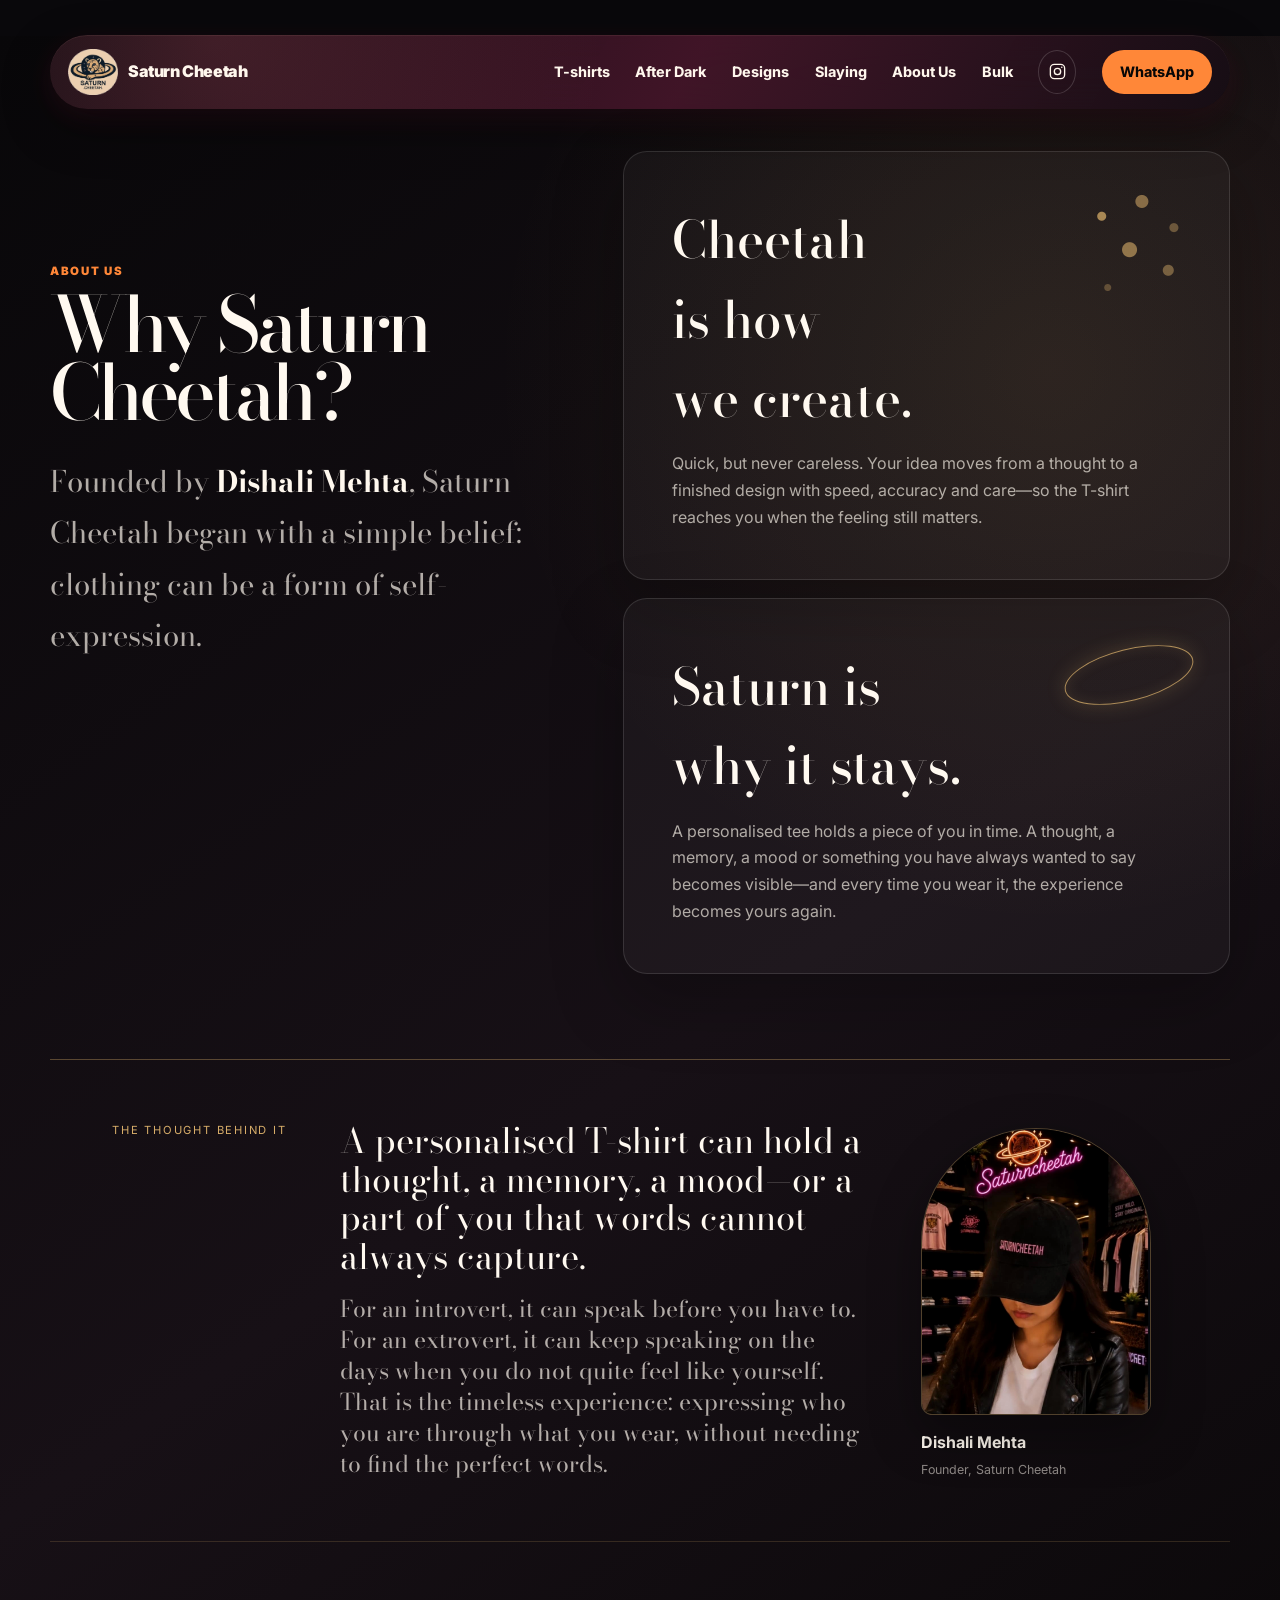
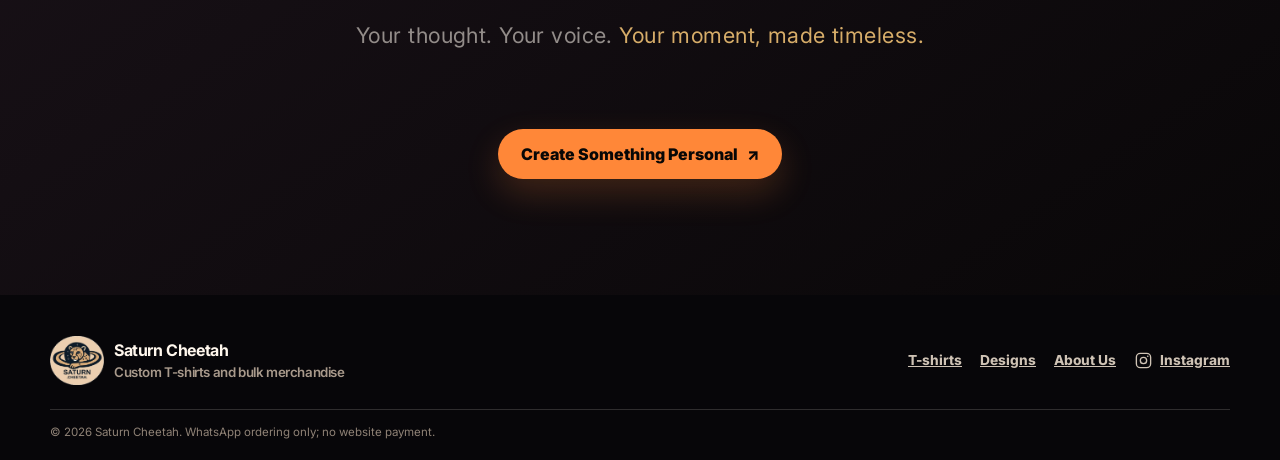
==== commit 42cd002d: "Add portrait ordering and refine brand experience" ====
--- a/about.html
+++ b/about.html
@@ -10,7 +10,7 @@
   <link rel="icon" href="assets/images/brand/favicon-64.png" type="image/png" sizes="64x64">
   <link rel="preconnect" href="https://fonts.googleapis.com">
   <link rel="preconnect" href="https://fonts.gstatic.com" crossorigin>
-  <link href="https://fonts.googleapis.com/css2?family=Bodoni+Moda:ital,opsz,wght@0,6..96,400;0,6..96,500;0,6..96,600;0,6..96,700;1,6..96,400;1,6..96,500&amp;display=swap" rel="stylesheet">
+  <link href="https://fonts.googleapis.com/css2?family=Bodoni+Moda:opsz,wght@6..96,400;6..96,500;6..96,600;6..96,700&amp;family=Inter:wght@400;500;600;700;800&amp;display=swap" rel="stylesheet">
   <link rel="stylesheet" href="assets/css/site.min.css">
   <script src="assets/js/site.min.js" defer></script>
 </head>
--- a/assets/css/site.min.css
+++ b/assets/css/site.min.css
@@ -1 +1 @@
-:root{--ink:#080706;--ink-raised:#15110f;--ink-warm:#21140e;--cream:#fff7ed;--cream-muted:#d5c7b8;--sand:#e6c59f;--sand-light:#f5e9d9;--surface-main:#0b0b0c;--surface-raised:#151515;--surface-secondary:#191817;--surface-cream:#f3e0c8;--text-light:#fff8ef;--text-muted:#cfc3b5;--text-dark:#17120f;--pink:#ff4fb8;--orange:#ff8738;--orange-light:#ffa562;--whatsapp:#35d07f;--after-dark-oxblood:#3f171b;--after-dark-burgundy:#541d22;--after-dark-silver:#a9a7a2;--line-dark:rgb(255 247 237 / 16%);--line-light:rgb(8 7 6 / 15%);--shadow:0 24px 70px rgb(0 0 0 / 28%);--radius-small:12px;--radius-medium:20px;--radius-large:30px;--content-width:1180px;--header-height:74px;--mobile-header-height:60px;--gutter:clamp(16px, 3vw, 30px);--section-space:clamp(64px, 8vw, 104px);--ease-premium:cubic-bezier(0.22, 1, 0.36, 1)}*,::after,::before{box-sizing:border-box}html{scroll-behavior:smooth;scroll-padding-top:calc(var(--header-height) + 20px)}body{margin:0;color:var(--text-light);background:var(--surface-main);font-family:Inter,ui-sans-serif,system-ui,-apple-system,BlinkMacSystemFont,"Segoe UI",sans-serif;font-synthesis:none;line-height:1.55;text-rendering:optimizeLegibility;-webkit-font-smoothing:antialiased;-webkit-tap-highlight-color:transparent}body.modal-open,body.nav-open{overflow:hidden}html:not(.js-enabled) [data-tab-panel][hidden]{display:block!important}html:not(.js-enabled) .tab-list{display:none}img,video{display:block;max-width:100%}button,input,select,textarea{font:inherit}a,button,summary{touch-action:manipulation}a{color:inherit}h1,h2,h3,p{overflow-wrap:break-word}h1,h2,h3{text-wrap:balance}[hidden]{display:none!important}.container{width:min(calc(100% - (var(--gutter) * 2)),var(--content-width));margin-inline:auto}.section{padding-block:var(--section-space)}.sr-only{position:absolute;width:1px;height:1px;padding:0;margin:-1px;overflow:hidden;clip:rect(0,0,0,0);white-space:nowrap;border:0}.skip-link{position:fixed;top:-80px;left:16px;z-index:1000;padding:11px 16px;border-radius:10px;color:var(--ink);background:var(--orange);font-weight:850}.skip-link:focus{top:14px}:focus-visible{outline:3px solid var(--orange);outline-offset:3px}.site-header{position:sticky;top:0;z-index:100;min-height:var(--header-height);margin-bottom:calc(var(--header-height) * -1);border-bottom:1px solid transparent;color:var(--cream);background:0 0;transition:border-color 360ms var(--ease-premium),background-color 360ms var(--ease-premium),box-shadow 360ms var(--ease-premium)}.site-header.is-menu-open,.site-header.is-scrolled{border-color:var(--line-dark);background:rgb(8 7 6 / 94%);box-shadow:0 12px 38px rgb(0 0 0 / 32%)}@supports (backdrop-filter:blur(16px)){.site-header.is-menu-open,.site-header.is-scrolled{background:rgb(8 7 6 / 80%);backdrop-filter:blur(16px) saturate(125%)}}.nav-shell{position:relative;display:flex;min-height:var(--header-height);align-items:center;justify-content:space-between;gap:24px}.brand,.footer-brand{display:inline-flex;align-items:center;gap:10px;color:var(--cream);font-weight:900;letter-spacing:-.025em;text-decoration:none}.brand img{width:50px;height:50px;object-fit:contain}.primary-nav{display:flex;align-items:center;gap:clamp(16px,2vw,28px)}.primary-nav a{display:inline-flex;min-height:44px;align-items:center;justify-content:center;color:var(--cream);font-size:.9rem;font-weight:750;text-decoration:none}.primary-nav a[aria-current=location]{color:var(--orange-light)}.primary-nav .nav-cta{padding-inline:18px;border-radius:999px;color:var(--ink);background:var(--orange)}.nav-toggle{display:none;width:48px;height:48px;padding:8px 11px;border:0;color:var(--cream);background:0 0;cursor:pointer}.nav-toggle span{display:block;width:25px;height:2px;margin-block:5px;background:currentColor;transition:transform 180ms,opacity 180ms}.nav-toggle[aria-expanded=true] span:first-child{transform:translateY(7px) rotate(45deg)}.nav-toggle[aria-expanded=true] span:nth-child(2){opacity:0}.nav-toggle[aria-expanded=true] span:nth-child(3){transform:translateY(-7px) rotate(-45deg)}.eyebrow{margin:0 0 10px;color:var(--orange);font-size:.72rem;font-weight:900;letter-spacing:.15em;text-transform:uppercase}.section-heading h2{margin:0;font-size:clamp(2.3rem, 5vw, 4.8rem);line-height:.94;letter-spacing:-.06em}.section-heading>p:last-child{margin:16px 0 0;color:var(--cream-muted);font-size:clamp(.98rem, 1.5vw, 1.1rem)}.compact-heading h2{font-size:clamp(2.2rem, 4.2vw, 4rem)}.button{display:inline-flex;min-height:50px;align-items:center;justify-content:center;gap:9px;padding:13px 22px;border:1px solid transparent;border-radius:999px;color:inherit;font-weight:850;line-height:1.15;text-align:center;text-decoration:none;cursor:pointer;transition:transform 180ms,border-color 180ms,background-color 180ms,box-shadow 180ms}.button:active{transform:scale(.98)}.button-primary{color:var(--ink);background:var(--orange);box-shadow:0 14px 34px rgb(255 135 56 / 20%)}.button-secondary{border-color:rgb(255 247 237 / 48%);color:var(--cream);background:rgb(8 7 6 / 38%)}.button-whatsapp{color:var(--ink);background:var(--whatsapp);box-shadow:0 14px 34px rgb(53 208 127 / 18%)}.bulk-tee-section,.faq-section,.reviews-section,.secondary-section{box-shadow:inset 0 1px rgb(169 167 162 / 10%)}.bulk-tee-card,.faq-list details,.review-card,.whatsapp-enquiry-panel{border-color:rgb(169 167 162 / 20%)}:is(a,button,summary):focus-visible{box-shadow:0 0 0 5px rgb(84 29 34 / 22%)}.tertiary-link{display:inline-flex;min-height:44px;align-items:center;gap:8px;color:#7b3212;font-size:.9rem;font-weight:850}.hero{position:relative;isolation:isolate;min-height:clamp(650px,56.25vw,820px);overflow:hidden;background:var(--ink)}.hero::after{position:absolute;z-index:1;inset:0;content:"";background:linear-gradient(90deg,rgb(8 7 6 / 97%) 0,rgb(8 7 6 / 84%) 31%,rgb(8 7 6 / 24%) 60%,transparent 82%),linear-gradient(0deg,rgb(8 7 6 / 36%) 0,transparent 34%);pointer-events:none}.hero-content{display:flex;min-height:inherit;align-items:center;padding-top:calc(var(--header-height) + 44px);padding-bottom:64px}.hero-copy{width:min(52%,620px)}.hero-copy>:not(.hero-picture){position:relative;z-index:2}.hero-brand-line{margin:0 0 16px;color:var(--pink);font-size:.78rem;font-weight:900;letter-spacing:.16em;text-transform:uppercase}.hero h1{margin:0;font-size:clamp(3.4rem, 5.9vw, 6.4rem);line-height:.9;letter-spacing:-.075em}.hero h1 span{color:var(--orange)}.hero-mobile-break{display:none}.hero-lead{max-width:580px;margin:22px 0 0;color:var(--cream-muted);font-size:clamp(1rem, 1.45vw, 1.16rem)}.hero-proof-chips{display:flex;flex-wrap:wrap;gap:8px;margin:22px 0 0;padding:0;list-style:none}.hero-proof-chips li{border:1px solid var(--line-dark);border-radius:999px;font-size:.72rem;font-weight:850;letter-spacing:.03em}.hero-actions{display:flex;flex-wrap:wrap;gap:10px;margin-top:26px}.hero-note{margin:12px 0 0;color:#b9aa9b;font-size:.8rem;font-weight:700}.hero-picture{position:absolute;z-index:0;inset:0}.hero-picture img{width:100%;height:100%;object-fit:cover;object-position:65% center}.hero-intro{opacity:1;transform:none}.js-enabled .hero:not(.is-ready) .hero-intro{opacity:0;transform:translateY(14px)}.js-enabled .hero.is-ready .hero-intro{opacity:1;transform:none;transition:opacity 560ms var(--ease-premium),transform 560ms var(--ease-premium)}.js-enabled .hero.is-ready .hero-intro-1{transition-delay:50ms}.js-enabled .hero.is-ready .hero-intro-2{transition-delay:110ms}.js-enabled .hero.is-ready .hero-intro-3{transition-delay:180ms}.js-enabled .hero.is-ready .hero-intro-4{transition-delay:250ms}.js-enabled .hero.is-ready .hero-intro-5{transition-delay:320ms}.js-enabled .hero-picture img{transform:scale(1.025)}.js-enabled .hero.is-ready .hero-picture img{transform:scale(1);transition:transform 1s var(--ease-premium)}.tee-section{color:var(--ink);background:var(--sand-light)}.tee-selector{overflow:hidden;border:1px solid var(--line-light);border-radius:var(--radius-large);background:#fffaf2;box-shadow:0 24px 70px rgb(70 38 20 / 12%)}.tee-segments{display:grid;grid-template-columns:repeat(2,minmax(0,1fr));gap:8px;max-width:640px;margin:0;padding:16px;border:0}.tee-segments label{position:relative;cursor:pointer}.tee-segments input{position:absolute;opacity:0;pointer-events:none}.tee-segments label>span{display:flex;min-height:64px;align-items:center;justify-content:center;gap:8px;padding:12px;border:1px solid var(--line-light);border-radius:999px;background:#f4e6d5;font-size:.9rem;font-weight:760;text-align:center;transition:background-color 180ms,border-color 180ms,color 180ms}.tee-segments input:checked+span{border-color:var(--ink);color:var(--cream);background:var(--ink)}.tee-segments input:focus-visible+span{outline:3px solid var(--orange);outline-offset:3px}.tee-stage{display:grid;grid-template-columns:minmax(420px,1fr) minmax(0,1fr);grid-template-areas:"visual primary" "visual options" "visual secondary";grid-template-rows:auto auto 1fr;min-height:520px;border-top:1px solid var(--line-light)}.tee-visual{position:relative;display:grid;min-width:0;min-height:0;margin:0;place-items:center;overflow:hidden;padding:24px;grid-area:visual}.tee-visual img{width:min(100%,560px);max-width:100%;height:auto;aspect-ratio:994/1583;object-fit:contain;object-position:center;transition:opacity 180ms ease,transform .7s var(--ease-premium),filter .5s ease}.tee-visual.is-changing img{opacity:0}.tee-visual figcaption{position:absolute;top:16px;left:16px;padding:7px 10px;border-radius:999px;color:var(--cream);background:rgb(8 7 6 / 78%);font-size:.68rem;font-weight:800}.tee-details{display:flex;flex-direction:column;align-items:flex-start;justify-content:center;padding-inline:clamp(30px,5vw,68px)}.tee-details-primary{grid-area:primary;align-self:end;padding-top:clamp(30px,5vw,68px);padding-bottom:10px}.tee-details-secondary{grid-area:secondary;align-self:start;padding-top:10px;padding-bottom:clamp(30px,5vw,68px)}.product-spec{margin:0 0 8px;color:#9a3d15;font-size:.75rem;font-weight:900;letter-spacing:.1em;text-transform:uppercase}.tee-details h3{margin:0;font-size:clamp(2rem, 4vw, 3.7rem);line-height:.98;letter-spacing:-.055em}.tee-summary{max-width:520px;margin:14px 0 0;color:#594b40;font-size:1.02rem}.tee-options{display:grid;grid-area:options;width:100%;align-self:center;gap:14px;margin:0;padding:10px clamp(30px,5vw,68px)}.tee-option-group{min-width:0;margin:0;padding:0;border:0}.tee-option-group legend{margin-bottom:8px;color:#7b3212;font-size:.72rem;font-weight:900;letter-spacing:.08em;text-transform:uppercase}.tee-option-group legend strong{color:var(--ink)}.tee-colour-options,.tee-size-options{display:flex;align-items:center;flex-wrap:wrap;gap:6px}.tee-colour-options button,.tee-size-options button{display:inline-flex;min-height:44px;align-items:center;justify-content:center;gap:7px;padding:7px 10px;border:1px solid #bea991;border-radius:999px;color:var(--ink);background:#fffaf2;font:inherit;font-size:.72rem;font-weight:800;cursor:pointer;transition:border-color 180ms,background-color 180ms,box-shadow 180ms}.tee-colour-indicator{width:15px;height:15px;flex:0 0 auto;border:1px solid #766b60;border-radius:50%;background:var(--swatch-colour);box-shadow:inset 0 0 0 1px rgb(255 255 255 / 32%)}.tee-colour-options button[aria-pressed=true],.tee-size-options button[aria-pressed=true]{border-color:var(--ink);background:#f0dac0;box-shadow:inset 0 0 0 1px var(--ink)}.tee-colour-options button:focus-visible,.tee-size-options button:focus-visible{outline:3px solid var(--orange);outline-offset:2px}.tee-size-options button{min-width:46px;min-height:44px;font-size:.8rem}.tee-size-prompt{margin:8px 0 0;color:#9d2819;font-size:.82rem;font-weight:800}.tee-details dl{display:grid;grid-template-columns:repeat(2,minmax(0,1fr));width:100%;max-width:570px;gap:12px;margin:20px 0}.tee-details dl div{padding:14px;border:1px solid var(--line-light);border-radius:var(--radius-small);background:#f6eadc}.tee-details dt{margin-bottom:4px;font-size:.68rem;font-weight:900;letter-spacing:.1em;text-transform:uppercase}.tee-details dd{margin:0;font-size:.9rem;font-weight:760}.tee-details .tertiary-link{margin-top:12px}.tab-module{overflow:hidden;border:1px solid var(--line-dark);border-radius:var(--radius-large);background:var(--surface-raised);box-shadow:var(--shadow)}.tab-list{display:flex;gap:8px;padding:12px;border-bottom:1px solid var(--line-dark)}.tab-list button{min-height:48px;padding:10px 18px;border:1px solid transparent;border-radius:999px;color:var(--text-muted);background:0 0;font-weight:850;cursor:pointer}.tab-list button[aria-selected=true]{border-color:rgb(255 135 56 / 55%);color:var(--ink);background:var(--orange)}.tab-panel{padding:clamp(20px,4vw,40px)}.panel-intro{display:flex;align-items:end;justify-content:space-between;gap:24px;margin-bottom:20px}.panel-intro p{max-width:650px;margin:0;color:var(--text-muted)}.panel-intro span{color:#a8998b;font-size:.72rem}.design-gallery{display:flex;align-items:flex-start;gap:14px;padding-top:6px;overflow-x:auto;overscroll-behavior-inline:contain;scroll-snap-type:inline mandatory;scrollbar-width:none}.design-gallery::-webkit-scrollbar{display:none}.design-gallery-meta{display:flex;justify-content:flex-end;margin-bottom:10px}.design-gallery-meta p{min-width:68px;margin:0;padding:6px 10px;border:1px solid;border-radius:999px;color:#574b43;background:#fff8ef;font-size:.72rem;font-weight:900;letter-spacing:.08em;text-align:center}.design-card{--editorial-offset:0px;display:flex;flex:0 0 clamp(190px,24vw,240px);align-self:start;min-width:0;flex-direction:column;color:#17120f;scroll-snap-align:start;text-align:left;transform:translateY(var(--editorial-offset));transition:transform 220ms var(--ease-premium),border-color 220ms ease,box-shadow 220ms ease}.design-preview{display:grid;width:100%;aspect-ratio:4/5;place-items:center;overflow:hidden;cursor:zoom-in}.design-preview img{width:100%;height:100%;min-width:0;min-height:0;max-width:100%;max-height:100%;object-fit:cover;object-position:center}.design-card-kicker{margin:0 0 5px;color:#9a3d15;font-size:.62rem;font-weight:900;letter-spacing:.12em;text-transform:uppercase}.design-card-custom-story{border-color:rgb(255 135 56 / 52%)}.design-card[data-tee-tone=black] .design-preview{background:#f8ead8}.design-card[data-tee-tone=white] .design-preview{background:#151515}.design-card-body{display:flex;flex:1;flex-direction:column;border-top:1px solid}.design-card h3{line-height:1.25}.design-card-body a{display:inline-flex;align-items:center;align-self:flex-start;color:#17120f;font-size:.76rem;font-weight:900;text-decoration:underline;text-decoration-color:var(--orange);text-decoration-thickness:2px;text-underline-offset:4px}.design-card:is(:hover,:focus-within,.is-active){border-color:var(--orange);box-shadow:0 18px 34px rgb(23 18 15 / 16%);transform:translateY(calc(var(--editorial-offset) - 5px))}.direction-section .form-submit p,.direction-section .panel-intro p,.direction-section .section-heading>p:last-child{color:#574b43}.direction-section .tab-module{box-shadow:0 24px 60px rgb(23 18 15 / 14%)}.direction-section .tab-list button[aria-selected=true]{color:var(--ink);background:var(--orange)}.direction-section .design-card{border-color:rgb(23 18 15 / 18%);color:#17120f;background:#fff8ef}.direction-section .design-card:is(:hover,:focus-within,.is-active){border-color:var(--orange)}.direction-section .customise-form{border-color:rgb(23 18 15 / 18%);background:#fff8ef}.direction-section .field label,.direction-section .optional-details summary{color:#17120f}.direction-section input,.direction-section select,.direction-section textarea{border-color:rgb(23 18 15 / 18%);color:#17120f;background:#fffaf2}.direction-section input::placeholder,.direction-section textarea::placeholder{color:#71655c}.direction-section .optional-details{border-color:rgb(23 18 15 / 18%);background:#f8ead8}.direction-section .optional-grid{border-color:rgb(23 18 15 / 14%);background:#fff8ef}.customise-form{padding:clamp(18px,3vw,30px);border:1px solid var(--line-dark);border-radius:var(--radius-medium);background:var(--surface-raised)}.form-grid,.optional-grid{display:grid;grid-template-columns:repeat(3,minmax(0,1fr));gap:14px}.field{min-width:0}.field label{display:block;margin-bottom:7px;color:var(--cream);font-size:.78rem;font-weight:850}.field-wide{grid-column:1/-1}input,select,textarea{width:100%;min-height:48px;padding:11px 13px;border:1px solid var(--line-dark);border-radius:var(--radius-small);outline:0;color:var(--text-light);background:var(--surface-secondary)}textarea{min-height:96px;resize:vertical}input:focus,select:focus,textarea:focus{border-color:var(--orange);box-shadow:0 0 0 4px rgb(255 135 56 / 14%)}.optional-details{margin-top:16px;border:1px solid var(--line-dark);border-radius:var(--radius-small)}.optional-details summary{display:flex;min-height:48px;align-items:center;padding:11px 14px;font-weight:850;cursor:pointer}.optional-grid{padding:16px;border-top:1px solid var(--line-dark)}.form-submit{display:flex;align-items:center;justify-content:space-between;gap:20px;margin-top:18px}.form-submit p{max-width:440px;margin:0;color:#a8998b;font-size:.76rem}.after-dark-section{--after-dark-obsidian:#080808;--after-dark-charcoal:#151515;--after-dark-bone:#e4d5c8;position:relative;overflow:hidden;color:var(--after-dark-bone);background:radial-gradient(circle at 10% 18%,rgb(84 29 34 / 34%),transparent 29%),radial-gradient(circle at 92% 84%,rgb(63 23 27 / 30%),transparent 24%),var(--after-dark-obsidian)}.after-dark-section::before{position:absolute;aspect-ratio:1;box-shadow:18px 0 0 -17px rgb(84 29 34 / 72%);content:"";opacity:.62;pointer-events:none}.after-dark-shell{position:relative;z-index:1;grid-template-columns:minmax(0,0.82fr) minmax(0,1.18fr);grid-template-areas:"intro lead" "options options" "support support";align-items:center;gap:clamp(22px,4vw,48px)}.after-dark-intro{grid-area:intro}.after-dark-kicker{color:var(--after-dark-silver);letter-spacing:.16em;text-transform:uppercase}.after-dark-intro h2{max-width:520px;color:var(--after-dark-bone);font-family:Georgia,"Times New Roman",serif}.after-dark-lead{color:var(--after-dark-bone)}.after-dark-feasibility{max-width:560px;color:var(--after-dark-silver)}.after-dark-garments{display:flex;flex-wrap:wrap;gap:8px;margin:20px 0 0;padding:0;list-style:none}.after-dark-garments li{padding:7px 10px;border:1px solid;border-radius:999px;color:var(--after-dark-bone);background:rgb(21 21 21 / 78%);font-size:.7rem;font-weight:760}.after-dark-actions{display:flex;flex-wrap:wrap;gap:10px}.after-dark-actions .button{min-height:48px;width:100%}.after-dark-actions .button-secondary{border-color:rgb(169 167 162 / 42%);color:var(--after-dark-bone);background:rgb(21 21 21 / 72%)}.after-dark-lead-visual{grid-area:lead;margin:0;overflow:hidden;border:1px solid;border-radius:22px;background:var(--after-dark-charcoal);box-shadow:0 24px 70px rgb(0 0 0 / 45%)}.after-dark-lead-visual img,.after-dark-lead-visual picture{display:block;width:100%}.after-dark-lead-visual img{height:auto;object-fit:contain}.after-dark-lead-visual figcaption{padding:10px 13px;border-top:1px solid;color:var(--after-dark-silver);background:var(--after-dark-charcoal);font-size:.68rem}.after-dark-options{display:grid;grid-area:options;grid-template-columns:repeat(4,minmax(0,1fr));gap:10px;outline:0}.after-dark-option{padding:18px;border:1px solid;border-radius:16px;background:rgb(21 21 21 / 86%);transition:transform 180ms var(--ease-premium),border-color 180ms ease,box-shadow 180ms ease}.after-dark-option>span{color:#9e464d;font-family:Georgia,"Times New Roman",serif;font-size:.76rem}.after-dark-option h3{margin:10px 0 6px;color:var(--after-dark-bone);font-size:.95rem}.after-dark-option p{margin:0;color:var(--after-dark-silver);font-size:.76rem}.after-dark-options:focus-visible{outline:3px solid var(--orange);outline-offset:5px}.after-dark-supporting{display:grid;grid-area:support;grid-template-columns:repeat(2,minmax(0,1fr));gap:12px}.after-dark-supporting figure{display:grid;grid-template-columns:minmax(120px,0.72fr) minmax(0,1fr);align-items:center;margin:0;overflow:hidden;border:1px solid;border-radius:16px}.after-dark-supporting picture{display:block;height:190px;background:var(--after-dark-obsidian)}.after-dark-supporting figcaption{color:var(--after-dark-bone);font-family:Georgia,"Times New Roman",serif}.after-dark-section{background:radial-gradient(circle at 8% 12%,rgb(135 61 56 / 32%),transparent 28%),radial-gradient(circle at 92% 78%,rgb(84 29 34 / 34%),transparent 30%),linear-gradient(145deg,#080808 0,#171112 52%,#080808 100%)}.after-dark-shell{grid-template-columns:minmax(300px,0.78fr) minmax(0,1.22fr);grid-template-areas:"intro media" "config media";align-items:start;gap:clamp(24px,4vw,46px)}.after-dark-media{display:grid;grid-area:media;min-width:0;gap:12px}.after-dark-lead-visual{grid-area:auto;border-color:rgb(169 167 162 / 46%);background:#241a1b;box-shadow:0 28px 74px rgb(0 0 0 / 52%),0 0 46px rgb(135 61 56 / 16%)}.after-dark-lead-visual img{width:100%;max-height:660px;object-fit:contain;background:#241a1b}.after-dark-lead-visual figcaption{color:#c6bbb1;background:#21191a}.after-dark-supporting{grid-template-columns:repeat(3,minmax(0,1fr));gap:10px;outline:0}.after-dark-supporting figure{display:flex;min-width:0;flex-direction:column;border-color:rgb(169 167 162 / 34%);background:#261c1d}.after-dark-supporting img{object-fit:contain;width:100%;height:156px;padding:6px;object-fit:contain;background:#2a1f20}.after-dark-supporting figcaption{min-height:54px;padding:10px 12px;color:var(--after-dark-bone);font-family:inherit;font-size:.74rem;font-weight:780}.after-dark-supporting:focus-visible{outline:3px solid var(--orange);outline-offset:4px}.after-dark-step{letter-spacing:.12em;text-transform:uppercase}.after-dark-configurator-heading h3{color:var(--after-dark-bone);font-family:Georgia,"Times New Roman",serif;line-height:1}.after-dark-choice-group{min-width:0;margin:15px 0 0;padding:0;border:0}.after-dark-choice-group legend,.after-dark-configurator .field label{margin-bottom:7px;color:var(--after-dark-bone);font-size:.72rem;font-weight:850}.after-dark-choice-group legend span{color:var(--after-dark-silver);font-size:.65rem;font-weight:650}.after-dark-choice-grid{display:grid;gap:7px}.after-dark-choice-grid-three{grid-template-columns:repeat(3,minmax(0,1fr))}.after-dark-choice-grid-two,.after-dark-customisation-grid{grid-template-columns:repeat(2,minmax(0,1fr))}.after-dark-size-grid{grid-template-columns:repeat(6,minmax(44px,1fr))}.after-dark-choice-grid label{position:relative;min-width:0;cursor:pointer}.after-dark-choice-grid input{position:absolute;width:1px;height:1px;opacity:0;pointer-events:none}.after-dark-choice-grid label>span{display:flex;min-height:44px;align-items:center;justify-content:center;padding:8px 9px;border:1px solid;border-radius:11px;color:var(--after-dark-bone);background:#2b2223;font-size:.7rem;font-weight:760;line-height:1.2;text-align:center;transition:border-color 160ms,background-color 160ms,box-shadow 160ms}.after-dark-choice-grid input:checked+span{border-color:#c47872;color:#fff8ef;background:#64302f;box-shadow:inset 0 0 0 1px rgb(228 213 200 / 18%)}.after-dark-choice-grid input:focus-visible+span{outline:3px solid var(--orange);outline-offset:2px}.after-dark-form-grid{display:grid;grid-template-columns:minmax(90px,0.65fr) minmax(0,1.35fr);gap:10px;margin-top:15px}.after-dark-configurator input[type=number],.after-dark-configurator select{min-height:46px;border-color:rgb(169 167 162 / 38%);color:var(--after-dark-bone);background:#2b2223}.after-dark-configurator select option{color:var(--after-dark-bone);background:#21191a}.after-dark-field-error{margin:7px 0 0;color:#f3a29b;font-size:.72rem;font-weight:760}.after-dark-summary{border:1px solid;border-radius:12px;background:#181314}.after-dark-summary span{color:#c66b64;font-size:.64rem;font-weight:850;letter-spacing:.1em;text-transform:uppercase}.after-dark-summary p{color:var(--after-dark-bone);font-size:.74rem}.after-dark-actions{display:grid;grid-template-columns:1fr;gap:8px}@media (hover:hover){.tee-visual:hover img{filter:contrast(1.025) saturate(1.04);transform:scale(1.025)}.after-dark-option:hover{border-color:rgb(84 29 34 / 88%);box-shadow:0 12px 34px rgb(84 29 34 / 18%);transform:translateY(-3px)}.after-dark-choice-grid label:hover>span{border-color:#9f5a56;box-shadow:0 0 18px rgb(84 29 34 / 26%)}}.after-dark-shell{display:block}.after-dark-hero{display:grid;grid-template-columns:minmax(280px,0.72fr) minmax(0,1.28fr);align-items:center;gap:clamp(28px,5vw,64px)}.after-dark-tagline{color:#d37b73;font-family:Georgia,"Times New Roman",serif}.after-dark-hero .after-dark-lead{margin-top:14px}.after-dark-hero .after-dark-lead-visual{background:radial-gradient(circle at 50% 38%,rgb(135 61 56 / 28%),transparent 58%),#292b30}.after-dark-hero .after-dark-lead-visual img{height:clamp(480px,52vw,680px);max-height:none;background:0 0}.after-dark-configurator{grid-area:config;min-width:0;box-shadow:0 22px 58px rgb(0 0 0 / 34%);background:linear-gradient(135deg,rgb(84 29 34 / 34%),transparent 32%),#1b1c20}.after-dark-configurator-heading{display:flex;flex-wrap:wrap;align-items:end;justify-content:space-between;gap:8px 24px}.after-dark-configurator-heading>p:last-child{max-width:500px;color:#bbb5ae;font-size:.78rem}.after-dark-detail-grid{display:grid;grid-template-columns:repeat(2,minmax(0,1fr));margin-top:22px}.after-dark-style-card{grid-column:1/-1}.after-dark-detail-card legend{color:var(--after-dark-bone);font-family:Georgia,"Times New Roman",serif;font-size:1rem}.after-dark-detail-card legend span{color:#c66b64;font-family:inherit;font-size:.68rem;letter-spacing:.08em}.after-dark-size-choices,.after-dark-status-choices,.after-dark-visual-choices{display:grid;gap:8px}.after-dark-panel-choices,.after-dark-style-choices{grid-template-columns:repeat(3,minmax(0,1fr))}.after-dark-compact-choices{grid-template-columns:repeat(4,minmax(0,1fr))}.after-dark-size-choices{grid-template-columns:repeat(6,minmax(0,1fr))}.after-dark-status-choices{grid-template-columns:repeat(2,minmax(0,1fr))}.after-dark-size-choices label,.after-dark-status-choices label,.after-dark-visual-choices label{position:relative;min-width:0;cursor:pointer}.after-dark-size-choices input,.after-dark-status-choices input,.after-dark-visual-choices input{position:absolute;width:1px;height:1px;opacity:0;pointer-events:none}.after-dark-visual-choices label>span{display:grid;min-height:72px;grid-template-columns:50px minmax(0,1fr);align-items:center;gap:9px;padding:7px;border:1px solid;border-radius:12px;color:var(--after-dark-bone);background:#303137;transition:border-color 160ms,background-color 160ms,box-shadow 160ms}.after-dark-visual-choices b{min-width:0;font-size:.7rem;line-height:1.2}.after-dark-thumb{display:block;width:50px;height:56px;border:1px solid;border-radius:8px;background-color:#3a3b40;background-position:center;background-repeat:no-repeat;background-size:cover}.thumb-style-oversized,.thumb-style-regular,.thumb-style-vest{background-image:url("../images/after-dark-final/saturn-after-dark-lead-720.webp")}.thumb-style-regular{background-position:12% 66%}.thumb-style-oversized{background-position:48% 66%}.thumb-style-vest{background-position:72% 66%}.thumb-hardware-chains,.thumb-hardware-eyelets,.thumb-hardware-pressings,.thumb-hardware-rings{background-image:url("../images/after-dark-final/saturn-after-dark-silver-hardware-720.webp")}.thumb-hardware-rings{background-position:8% center}.thumb-hardware-eyelets{background-position:58% center}.thumb-hardware-chains{background-position:32% center}.thumb-hardware-pressings{background-position:88% center}.thumb-panel-clean,.thumb-panel-mixed,.thumb-panel-net{background-image:url("../images/after-dark-final/saturn-after-dark-black-net-720.webp")}.thumb-panel-net{background-position:48% 66%}.thumb-panel-clean{background-position:12% 62%}.thumb-panel-mixed{background-position:78% 58%}.thumb-finish-acid,.thumb-finish-clean,.thumb-finish-distressed{background-image:url("../images/after-dark-final/saturn-after-dark-full-collection-720.webp")}.thumb-finish-clean{background-position:12% 60%}.thumb-finish-distressed{background-position:72% 58%}.thumb-finish-acid{background-color:#4a2826;background-position:76% 28%}.after-dark-size-choices input:checked+span,.after-dark-status-choices input:checked+span,.after-dark-visual-choices input:checked+span{border-color:#d08a83;color:#fff8ef;background:#63302f;box-shadow:inset 0 0 0 1px rgb(228 213 200 / 20%),0 0 22px rgb(135 61 56 / 16%)}.after-dark-size-choices input:focus-visible+span,.after-dark-status-choices input:focus-visible+span,.after-dark-visual-choices input:focus-visible+span{outline:3px solid var(--orange);outline-offset:2px}.after-dark-size-choices label>span,.after-dark-status-choices label>span{display:flex;min-height:44px;align-items:center;justify-content:center;padding:8px;border:1px solid;border-radius:10px;color:var(--after-dark-bone);background:#303137;font-size:.72rem;font-weight:780;line-height:1.2;text-align:center}.after-dark-detail-note{margin:9px 0 0;color:#bbb5ae;font-size:.67rem}.after-dark-quantity-control{display:grid;grid-template-columns:48px minmax(70px,1fr) 48px;max-width:240px}.after-dark-quantity-control button,.after-dark-quantity-control input{color:var(--after-dark-bone);font-weight:850}.after-dark-followup-grid{display:grid;grid-template-columns:minmax(180px,0.65fr) minmax(0,1.35fr);gap:12px;margin-top:14px}.after-dark-followup-grid fieldset{min-width:0;margin:0;padding:0;border:0}.after-dark-followup-grid .field label,.after-dark-followup-grid legend{margin-bottom:7px;color:var(--after-dark-bone);font-size:.72rem;font-weight:850}.after-dark-followup-grid select{background:#303137}.after-dark-configurator .after-dark-actions{grid-template-columns:repeat(2,minmax(0,1fr))}@media (hover:hover){.after-dark-quantity-control button:hover,.after-dark-size-choices label:hover>span,.after-dark-status-choices label:hover>span,.after-dark-visual-choices label:hover>span{border-color:#c47872;box-shadow:0 0 20px rgb(84 29 34 / 24%)}}.process-section{background:radial-gradient(circle at 12% 88%,rgb(255 135 56 / 9%),transparent 30%),var(--surface-main)}.section-heading-light>p:last-child{color:var(--text-muted)}.story-truth{margin:0;padding:16px clamp(20px,4vw,40px);border-bottom:1px solid var(--line-dark);color:var(--text-muted);background:var(--surface-secondary);font-size:.88rem}html:not(.js-enabled) .story-panel[hidden]{display:none!important}.story-tabs{display:grid;grid-template-columns:repeat(4,minmax(0,1fr))}.story-tabs button{display:flex;min-width:0;flex-direction:column;align-items:flex-start;justify-content:center;gap:2px;border-radius:14px;line-height:1.15}.story-tabs button span{font-size:.7rem}.story-tabs button strong{font-size:.84rem}.story-stage{touch-action:pan-y}.story-panel{display:grid;grid-template-columns:minmax(280px,0.9fr) minmax(0,1.1fr)}.story-media{position:relative;display:grid;min-width:0;min-height:0;place-items:center;overflow:hidden;padding:20px;background:var(--surface-main)}.story-media img,.story-media video{width:100%;object-fit:contain;object-position:center}.story-media video{background:#000}.story-media>span{width:100%;padding:7px 10px;border-top:1px solid var(--line-dark);color:var(--text-muted);background:var(--surface-raised);font-size:.68rem;font-weight:800;text-align:center}.story-copy{display:flex;flex-direction:column;align-items:flex-start;justify-content:center}.story-copy h3{max-width:640px;margin:0;font-size:clamp(2rem, 4vw, 4rem);line-height:.98;letter-spacing:-.055em}.story-copy>p:last-child{max-width:560px;margin:16px 0 0;color:var(--text-muted)}.story-action{display:flex;justify-content:flex-end;padding:0 clamp(20px,4vw,40px) clamp(20px,4vw,40px)}.secondary-section{color:var(--text-dark);background:var(--surface-cream)}.secondary-scroller{display:grid;grid-template-columns:repeat(5,minmax(0,1fr));gap:12px}.secondary-card{min-width:0;overflow:hidden;border:1px solid;border-radius:18px;color:var(--text-light);background:var(--surface-main);box-shadow:0 16px 40px rgb(0 0 0 / 18%)}.secondary-image{display:grid;aspect-ratio:4/5;place-items:center;overflow:hidden;background:var(--surface-raised)}.secondary-image img{width:100%;height:100%;padding:5px;object-fit:contain;object-position:center;transform:none;transition:none}.secondary-copy{padding:14px}.secondary-copy>span{color:var(--orange-light);font-size:.64rem;font-weight:900;letter-spacing:.1em;text-transform:uppercase}.secondary-copy h3{margin:4px 0 10px;font-size:1.15rem}.secondary-copy a{display:inline-flex;min-height:44px;align-items:center;color:var(--text-light);font-size:.78rem;font-weight:850;text-decoration:underline;text-decoration-color:var(--orange);text-underline-offset:4px}.faq-section{background:var(--surface-main)}.faq-layout{display:grid;grid-template-columns:minmax(0,0.72fr) minmax(0,1.28fr);align-items:start;gap:clamp(28px,6vw,80px)}.faq-list{display:grid;gap:10px}.faq-list details{border:1px solid var(--line-dark);border-radius:16px;background:var(--surface-raised)}.faq-list summary{display:flex;min-height:58px;align-items:center;justify-content:space-between;gap:20px;padding:14px 18px;font-weight:850;cursor:pointer;list-style:none}.faq-list summary::-webkit-details-marker{display:none}.faq-list summary::after{content:"+";color:var(--orange);font-size:1.35rem}.faq-list details[open] summary::after{content:"−"}.faq-list details p{margin:0;padding:0 18px 18px;color:var(--text-muted)}.final-cta{color:var(--ink);background:var(--orange)}.final-cta .eyebrow{color:#692306}.final-cta-inner{display:flex;align-items:center;justify-content:space-between;gap:40px}.final-cta h2{max-width:760px;margin:0;font-size:clamp(2.4rem, 5vw, 5rem);line-height:.93;letter-spacing:-.06em}.final-cta p:last-child{margin:14px 0 0;color:#4d210e;font-weight:760}.final-cta .button-whatsapp{flex:0 0 auto}.bulk-tee-section{padding-block:clamp(40px,5vw,68px);background:radial-gradient(circle at 88% 12%,rgb(255 135 56 / 11%),transparent 28%),var(--surface-main)}.bulk-tee-card{overflow:hidden;border:1px solid var(--line-dark);border-radius:var(--radius-large);background:var(--surface-raised);box-shadow:var(--shadow)}.bulk-tee-overview{display:grid;grid-template-columns:minmax(0,1fr) auto;align-items:center;gap:clamp(24px,5vw,64px)}.bulk-tee-overview h2{max-width:780px;margin:0;font-size:clamp(2.15rem, 4.6vw, 4.4rem);line-height:.95;letter-spacing:-.055em}.bulk-tee-overview>div>p:not(.eyebrow,.bulk-range-note){max-width:850px;margin:14px 0 0;color:var(--text-muted)}.bulk-option-chips{display:flex;flex-wrap:wrap;gap:8px;margin:18px 0 0;padding:0;list-style:none}.bulk-option-chips li{padding:7px 11px;border:1px solid;border-radius:999px;color:var(--text-light);background:rgb(255 135 56 / 8%);font-size:.72rem;font-weight:850}.bulk-range-note{margin:12px 0 0;color:var(--orange-light);font-size:.78rem;font-weight:760}.bulk-options-toggle{min-width:190px}.bulk-options-panel{padding:clamp(20px,3vw,30px);border-top:1px solid var(--line-dark);background:var(--surface-secondary)}.bulk-form-grid{display:grid;grid-template-columns:repeat(3,minmax(0,1fr));gap:14px}.bulk-form-submit{display:flex;align-items:center;justify-content:space-between;gap:20px;margin-top:18px}.bulk-form-submit p{max-width:520px;margin:0;color:var(--text-muted);font-size:.76rem}.nav-social{width:38px;min-width:38px;height:38px;display:grid;place-items:center;padding:0!important;border:1px solid rgba(255,255,255,.16);border-radius:50%}.footer-instagram svg,.nav-social svg{width:19px;height:19px;fill:none;stroke:currentColor;stroke-width:1.7}.footer-instagram svg circle:last-child,.nav-social svg circle:last-child{fill:currentColor;stroke:none}.footer-instagram{display:inline-flex;gap:7px;align-items:center}.founder-identity{display:grid;gap:15px}.founder-portrait{position:relative;overflow:hidden;width:min(100%,230px);aspect-ratio:4/5;margin:0;border:1px solid rgba(215,173,105,.34);border-radius:120px 120px 12px 12px;background:#0c090c;box-shadow:0 18px 50px rgba(0,0,0,.36)}.founder-portrait img{width:100%;height:100%;object-fit:cover;object-position:center 30%;filter:saturate(.9) contrast(1.04)}.portrait-section{position:relative;overflow:hidden;color:#f8f1e8;background:radial-gradient(circle at 12% 82%,rgba(141,52,78,.18),transparent 28%),#0b090c}.portrait-shell{display:grid;grid-template-columns:minmax(280px,.72fr) minmax(0,1.28fr);gap:clamp(38px,7vw,92px);align-items:center}.portrait-copy h2{max-width:8ch;margin:10px 0 20px;color:#fff9f0;font-family:var(--font-display);font-size:clamp(3.2rem, 6vw, 6.8rem);font-weight:500;line-height:.88;letter-spacing:-.055em}.portrait-copy>p:not(.eyebrow){max-width:44ch;color:rgba(248,241,232,.68);line-height:1.7}.portrait-details{display:flex;flex-wrap:wrap;gap:8px;margin:24px 0 30px;padding:0;list-style:none}.portrait-details li{padding:9px 13px;border:1px solid rgba(215,173,105,.28);border-radius:999px;color:rgba(255,249,240,.76);background:rgba(215,173,105,.06);font-size:.72rem;letter-spacing:.06em;text-transform:uppercase}.portrait-gallery{display:grid;grid-template-columns:repeat(6,1fr);grid-template-rows:repeat(2,minmax(190px,25vw));gap:12px;transform:rotate(1deg)}.portrait-card{position:relative;overflow:hidden;grid-column:span 2;margin:0;border:8px solid #151216;border-radius:3px;background:#181318;box-shadow:0 22px 54px rgba(0,0,0,.4)}.portrait-card-main,.portrait-card-wide{grid-column:span 4}.portrait-card img{width:100%;height:100%;object-fit:cover;transition:transform .7s var(--ease-premium),filter .4s ease}.portrait-card:is(:hover,:focus-within) img{filter:brightness(1.04);transform:scale(1.035)}@media (max-width:900px){.primary-nav .nav-social{width:46px;height:46px;justify-self:start}.portrait-shell{grid-template-columns:1fr}.portrait-copy h2{max-width:100%}.portrait-gallery{grid-template-rows:repeat(2,minmax(190px,46vw))}}@media (max-width:767px){.founder-portrait{width:min(72vw,270px)}.portrait-gallery{grid-template-columns:repeat(2,minmax(0,1fr));grid-template-rows:260px 210px 210px;gap:9px;transform:none}.portrait-card,.portrait-card-main,.portrait-card-wide{grid-column:span 1;border-width:6px}.portrait-card-main,.portrait-card-wide{grid-column:1/-1}}.reviews-section{padding-block:clamp(48px,7vw,88px);background:radial-gradient(circle at 10% 90%,rgb(255 135 56 / 7%),transparent 30%),var(--surface-secondary)}.reviews-shell{min-width:0}.reviews-toolbar{display:flex;min-height:46px;align-items:center;justify-content:space-between;gap:20px;margin-bottom:10px}.review-position{margin:0;color:var(--text-muted);font-size:.78rem;font-weight:850}.review-nav-buttons{display:flex;gap:8px}.review-nav-buttons button{display:grid;width:46px;min-height:46px;place-items:center;border:1px solid var(--line-dark);border-radius:50%;color:var(--text-light);background:var(--surface-raised);font-weight:900;cursor:pointer}.review-nav-buttons button:disabled{cursor:default;opacity:.38}.reviews-scroller{display:flex;align-items:stretch;gap:16px;max-width:100%;padding:4px 2px 12px;overflow-x:auto;overflow-y:hidden;overscroll-behavior-inline:contain;scroll-snap-type:inline mandatory;scrollbar-width:none}.reviews-scroller::-webkit-scrollbar{display:none}.review-card{display:flex;min-width:0;flex:0 0 calc((100% - 32px)/ 3);flex-direction:column;border:1px solid var(--line-dark);border-radius:20px;color:var(--text-light);background:linear-gradient(145deg,rgb(255 135 56 / 8%),transparent 48%),var(--surface-raised);box-shadow:0 18px 45px rgb(0 0 0 / 18%);scroll-snap-align:start}.review-card header{display:flex;align-items:center;gap:12px}.review-avatar{display:grid;width:44px;height:44px;flex:0 0 44px;place-items:center;border:1px solid;border-radius:50%;color:var(--ink);background:var(--orange);font-size:.72rem;font-weight:950}.review-card h3{margin:0;font-size:1rem;letter-spacing:-.02em}.review-rating{margin:2px 0 0;color:var(--orange-light);font-size:.88rem;letter-spacing:.08em}.review-card blockquote{flex:1;margin:20px 0;color:var(--text-light);font-size:clamp(.92rem, 1.4vw, 1.04rem);line-height:1.55}.review-source{margin:0;color:var(--text-muted);font-size:.7rem;font-weight:850;letter-spacing:.08em;text-transform:uppercase}.reviews-google-link{display:inline-flex;min-height:44px;align-items:center;margin-top:10px;color:var(--text-light);font-size:.84rem;font-weight:850;text-decoration:underline;text-decoration-color:var(--orange);text-underline-offset:5px}.site-footer{padding:38px 0 18px;border-top:1px solid var(--line-dark);background:var(--surface-main)}.footer-main{display:flex;align-items:center;justify-content:space-between;gap:32px}.footer-brand img{width:54px;height:54px;object-fit:contain}.footer-brand span{display:grid}.footer-brand small{color:#a8998b;font-weight:600}.footer-links{display:flex;flex-wrap:wrap;gap:18px}.footer-links a{display:inline-flex;min-height:44px;align-items:center;color:var(--text-muted);font-size:.86rem;font-weight:750}.footer-bottom{margin-top:22px;padding-top:14px;border-top:1px solid var(--line-dark);color:#8f8276;font-size:.72rem}.footer-bottom p{margin:0}.whatsapp-widget{position:fixed;right:max(18px,env(safe-area-inset-right));bottom:max(18px,env(safe-area-inset-bottom));z-index:90;opacity:0;visibility:hidden;pointer-events:none;transition:opacity 180ms,visibility 180ms}.whatsapp-widget.is-visible{opacity:1;visibility:visible;pointer-events:auto}.floating-whatsapp{display:inline-flex;min-width:54px;min-height:54px;align-items:center;justify-content:center;gap:8px;margin-left:auto;padding:11px 16px;border:1px solid;border-radius:999px;color:var(--ink);background:var(--whatsapp);box-shadow:0 16px 42px rgb(0 0 0 / 38%);font-size:.84rem;font-weight:900;cursor:pointer}.whatsapp-dot{width:12px;height:12px;border:2px solid var(--ink);border-radius:50%}.whatsapp-enquiry-panel{width:min(340px,calc(100vw - 32px));max-height:min(560px,calc(100dvh - 100px - env(safe-area-inset-bottom)));margin-bottom:12px;overflow-y:auto;overscroll-behavior:contain;border:1px solid;border-radius:22px;color:var(--text-light);background:rgb(21 21 21 / 98%);box-shadow:0 24px 70px rgb(0 0 0 / 52%)}.whatsapp-enquiry-panel[hidden]{display:none}.whatsapp-enquiry-header{display:flex;align-items:flex-start;justify-content:space-between;gap:14px;padding:18px 16px 14px;border-bottom:1px solid var(--line-dark)}.whatsapp-enquiry-header .eyebrow{margin-bottom:6px}.whatsapp-enquiry-header h2{margin:0;font-size:1.14rem;line-height:1.25;letter-spacing:-.025em}.whatsapp-enquiry-close{width:44px;min-width:44px;height:44px;padding:0;border:1px solid var(--line-dark);border-radius:50%;color:var(--cream);background:var(--ink-raised);font-size:1.45rem;line-height:1;cursor:pointer}.whatsapp-enquiry-options{display:grid;gap:8px;padding:12px}.whatsapp-enquiry-options a{display:flex;min-height:48px;align-items:center;justify-content:space-between;gap:14px;padding:11px 12px;border:1px solid var(--line-dark);border-radius:13px;color:var(--cream);background:rgb(255 247 237 / 4%);font-size:.82rem;font-weight:780;line-height:1.3;text-decoration:none}.whatsapp-enquiry-options a span:last-child{flex:0 0 auto;color:var(--whatsapp);font-size:1rem}@media (hover:hover){.whatsapp-enquiry-options a:hover{border-color:rgb(255 135 56 / 52%);background:rgb(255 135 56 / 9%)}}.floating-whatsapp:focus-visible,.whatsapp-enquiry-close:focus-visible,.whatsapp-enquiry-options a:focus-visible{outline:3px solid var(--orange-light);outline-offset:3px}.design-modal{width:min(calc(100% - 32px),760px);max-height:calc(100dvh - 32px);padding:0;overflow:hidden;border:1px solid var(--line-dark);border-radius:24px;color:var(--text-light);background:var(--surface-raised);box-shadow:0 32px 100px rgb(0 0 0 / 70%)}.design-modal::backdrop{background:rgb(0 0 0 / 82%);backdrop-filter:blur(8px)}.modal-shell{max-height:calc(100dvh - 32px);overflow:auto;padding:18px}.modal-header{display:flex;align-items:start;justify-content:space-between;gap:20px}.modal-header h2{margin:0;font-size:clamp(1.7rem, 4vw, 2.8rem)}.modal-close{width:48px;height:48px;border:1px solid var(--line-dark);border-radius:50%;color:var(--text-light);background:var(--surface-secondary);font-size:1.6rem;cursor:pointer}.design-modal figure{display:grid;margin:16px 0;place-items:center}.design-modal figure img{width:100%;height:min(62dvh,620px);object-fit:contain;background:var(--surface-main)}.design-modal figcaption{width:100%;padding-top:10px;color:var(--text-muted);font-size:.86rem}.modal-view-options{display:flex;width:fit-content;gap:6px;margin:0 auto 14px;padding:5px;border:1px solid var(--line-dark);border-radius:999px;background:rgb(255 247 237 / 5%)}.modal-view-options button{min-height:42px;padding:8px 15px;border:0;border-radius:999px;color:var(--text-muted);background:0 0;font-size:.78rem;font-weight:850;cursor:pointer}.modal-view-options button[aria-pressed=true]{color:var(--ink);background:var(--orange)}.modal-controls{display:grid;grid-template-columns:1fr auto 1fr;align-items:center;gap:12px}.modal-controls button{min-height:46px;padding:10px 14px;border:1px solid var(--line-dark);border-radius:999px;color:var(--text-light);background:var(--surface-secondary);font-weight:800;cursor:pointer}.modal-controls button:last-child{justify-self:end}.modal-controls span{color:var(--text-muted);font-size:.8rem}.reveal-item{opacity:1;transform:none}.motion-enabled .reveal-item:not(.is-visible){opacity:0;transform:translateY(14px)}.motion-enabled .reveal-item.is-visible{opacity:1;transform:none;transition:opacity 560ms var(--ease-premium),transform 560ms var(--ease-premium)}@supports (content-visibility:auto){main>.section{content-visibility:auto;contain-intrinsic-size:auto 720px}}@media (hover:hover){.footer-links a:hover,.primary-nav a:not(.nav-cta):hover{color:var(--orange-light)}.button:hover{transform:translateY(-2px)}.button-primary:hover{background:var(--orange-light)}.button-secondary:hover{border-color:var(--cream);background:rgb(255 247 237 / 9%)}.button-whatsapp:hover{background:#57dd96}}@media (max-width:1024px){.process-panel,.story-panel,.tee-stage{grid-template-columns:minmax(240px,0.9fr) minmax(0,1.1fr)}.bulk-form-grid{grid-template-columns:repeat(2,minmax(0,1fr))}}@media (min-width:1200px){.design-gallery{display:grid;grid-template-columns:repeat(6,minmax(0,1fr));justify-content:space-between;overflow:visible;padding-bottom:14px}.design-card{width:auto}.design-card:nth-child(2n){--editorial-offset:14px}}@media (max-width:900px){:root{--header-height:var(--mobile-header-height)}html{scroll-padding-top:calc(var(--mobile-header-height) + 16px)}.site-header{min-height:var(--mobile-header-height);margin-bottom:calc(var(--mobile-header-height) * -1)}.after-dark-shell{grid-template-columns:1fr;grid-template-areas:"intro" "media" "config"}.after-dark-intro{max-width:720px}.after-dark-hero{grid-template-columns:1fr;gap:24px}.after-dark-hero .after-dark-intro{max-width:680px}.after-dark-hero .after-dark-lead-visual img{height:auto}.after-dark-detail-grid{grid-template-columns:1fr}.after-dark-style-card{grid-column:auto}.nav-shell{min-height:var(--mobile-header-height)}.brand img{width:46px;height:46px}.brand span{font-size:.9rem}.js-enabled .nav-toggle{z-index:2;display:block}.primary-nav{flex-wrap:wrap;justify-content:flex-end}.js-enabled .primary-nav{position:absolute;top:calc(var(--mobile-header-height) + 4px);right:0;left:0;display:none;flex-direction:column;align-items:stretch;gap:0;padding:12px;border:1px solid var(--line-dark);border-radius:18px;background:rgb(11 11 12 / 98%);box-shadow:var(--shadow)}.js-enabled .primary-nav.is-open{display:flex}.js-enabled .primary-nav a{min-height:50px;padding:12px 14px}.js-enabled .primary-nav .nav-cta{margin-top:6px}.faq-layout,.process-panel,.tee-stage{grid-template-columns:1fr}.tee-stage{grid-template-areas:"options" "visual" "primary" "secondary";grid-template-rows:auto}.tee-visual img{width:min(100%,460px)}.process-panel,.process-stage{min-height:0}.process-media img,.process-media video{height:400px}.story-panel{grid-template-columns:1fr}.story-panel,.story-stage{min-height:0}.story-media img,.story-media video{height:380px}.faq-layout{gap:0}.final-cta-inner{align-items:flex-start;flex-direction:column}.bulk-tee-overview{grid-template-columns:1fr}.bulk-options-toggle{width:fit-content}.review-card{flex-basis:calc((100% - 16px)/ 2)}}@media (max-width:767px){:root{--section-space:46px;--gutter:16px}.hero{min-height:0}.after-dark-section{padding-block:48px}.after-dark-section::before{top:26px;right:20px;width:82px}.after-dark-shell{gap:22px}.after-dark-intro h2{max-width:300px;font-size:clamp(2.75rem, 14vw, 4.25rem)}.after-dark-lead{margin-top:16px}.after-dark-actions{display:grid;grid-template-columns:1fr}.after-dark-actions .button{width:100%}.after-dark-lead-visual{border-radius:18px}.after-dark-supporting{display:flex;width:auto;margin-inline:calc(var(--gutter) * -1);padding:0 var(--gutter) 8px;overflow-x:auto;overscroll-behavior-inline:contain;scroll-padding-inline:var(--gutter);scroll-snap-type:inline mandatory;scrollbar-width:thin;touch-action:pan-x pan-y}.after-dark-supporting figure{flex:0 0 min(76vw,300px);scroll-snap-align:start}.after-dark-supporting img{height:210px;padding:8px}.after-dark-supporting figcaption{padding:12px 14px;font-size:.78rem}.after-dark-configurator{padding:18px 16px;border-radius:18px}.after-dark-configurator-heading{display:block}.after-dark-configurator-heading>p:last-child{margin-top:8px}.after-dark-detail-grid{gap:10px;margin-top:18px}.after-dark-detail-card{padding:14px}.after-dark-visual-choices label>span{min-height:108px;grid-template-columns:1fr;justify-items:center;gap:6px;text-align:center}.after-dark-compact-choices{grid-template-columns:repeat(2,minmax(0,1fr))}.after-dark-size-choices{grid-template-columns:repeat(6,minmax(0,1fr))}.after-dark-configurator .after-dark-actions,.after-dark-followup-grid{grid-template-columns:1fr}.after-dark-customisation-grid{grid-template-columns:1fr 1fr}.after-dark-size-grid{grid-template-columns:repeat(6,minmax(0,1fr))}.hero::after{display:none}.hero-content{min-height:0;align-items:flex-start;padding-top:calc(var(--mobile-header-height) + 32px);padding-bottom:28px}.hero-copy{width:100%}.hero-brand-line{margin-bottom:12px;font-size:.7rem}.hero h1{max-width:560px;font-size:clamp(2.75rem, 13.4vw, 4.5rem);line-height:.92}.hero-mobile-break{display:initial}.hero-lead{margin-top:16px;font-size:.96rem}.hero-proof-chips{display:grid;grid-template-columns:repeat(2,minmax(0,1fr));max-width:360px;margin-top:18px}.hero-proof-chips li{text-align:center}.hero-actions{display:grid;grid-template-columns:1fr;width:100%;max-width:360px;margin-top:20px}.hero-actions .button{width:100%}.hero-note{display:none}.hero-picture{position:relative;display:block;width:min(100%,420px);aspect-ratio:16/9;height:auto;margin-top:20px;margin-inline:auto;overflow:hidden;border:1px solid var(--line-dark);border-radius:16px}.hero-picture::after{display:none}.hero-picture img{width:100%;height:100%;object-fit:cover;object-position:center}.js-enabled .hero-picture img,.js-enabled .hero.is-ready .hero-picture img{transform:none;transition:none}.section-heading h2{font-size:clamp(2.25rem, 11vw, 3.5rem)}.tee-segments{max-width:none;padding:12px}.tee-segments label>span{min-height:58px;flex-direction:column;gap:0;border-radius:16px;font-size:.78rem}.tee-stage{min-height:0}.tee-options{padding:22px 20px;border-bottom:1px solid var(--line-light);background:#fffaf2}.tee-visual{padding:16px}.tee-visual img{width:min(100%,360px)}.tee-details{min-width:0;padding-inline:20px}.tee-details-primary{padding-top:26px;padding-bottom:8px}.tee-details-secondary{padding-top:8px;padding-bottom:30px}.tee-colour-options{flex-wrap:nowrap;padding-bottom:6px;overflow-x:auto;overscroll-behavior-inline:contain;scrollbar-width:thin}.tee-colour-options button{flex:0 0 auto}.tee-details dl{margin-block:20px}.panel-intro{align-items:flex-start;flex-direction:column;gap:8px}.design-gallery,.secondary-scroller{display:flex;width:auto;margin-inline:calc(var(--gutter) * -1);padding:0 var(--gutter) 10px;gap:12px;overflow-x:auto;overscroll-behavior-inline:contain;scroll-padding-inline:var(--gutter);scroll-snap-type:inline mandatory;scrollbar-width:thin}.design-gallery{gap:clamp(12px,3.5vw,16px);margin-inline:calc(var(--gutter) * -2);padding-top:6px;scrollbar-width:none}.design-card{flex:0 0 min(86vw,340px)}.secondary-card{flex:0 0 86.5%;scroll-snap-align:start}.form-grid,.optional-grid{grid-template-columns:1fr}.form-submit{align-items:stretch;flex-direction:column}.form-submit .button{width:100%}.story-truth{padding:13px 16px;font-size:.78rem}.story-tabs{gap:6px;padding:8px}.story-tabs button{min-width:0;min-height:58px;padding:7px 5px}.story-tabs button strong{font-size:.68rem}.story-media{padding:14px}.story-media img,.story-media video{height:min(88vw,340px)}.story-copy{padding:24px 20px}.story-copy h3{font-size:clamp(1.8rem, 9vw, 2.8rem)}.story-action{padding:0 20px 24px}.secondary-scroller{align-items:stretch;margin-inline:calc(var(--gutter) * -1);overflow-y:hidden}.secondary-card{display:flex;flex-basis:86.5%;align-self:stretch;flex-direction:column}.secondary-image{display:grid;width:100%;height:auto;min-height:0;max-height:none;aspect-ratio:1;place-items:center;overflow:visible;padding:14px;border-radius:16px 16px 0 0;background-image:none;background:var(--surface-raised)}.secondary-card .secondary-image img{display:block;width:100%;max-width:100%;height:100%;max-height:100%;min-width:0;min-height:0;aspect-ratio:auto;padding:0;object-fit:contain;object-position:center;transform:none;transition:none}.secondary-card .secondary-copy{display:flex;min-height:132px;flex:1;flex-direction:column}.secondary-card .secondary-copy a{margin-top:auto}.faq-list summary{min-height:56px}.final-cta .button-whatsapp{width:100%}.bulk-tee-section,.reviews-section{padding-block:42px}.bulk-tee-overview{gap:20px;padding:20px}.bulk-tee-overview h2{font-size:clamp(2.1rem, 10vw, 3rem)}.bulk-form-submit .button,.bulk-options-toggle{width:100%}.bulk-options-panel{padding:18px}.bulk-form-grid{grid-template-columns:1fr}.bulk-form-submit{align-items:stretch;flex-direction:column}.reviews-toolbar{margin-bottom:6px}.review-nav-buttons{display:none}.reviews-scroller{width:auto;max-width:none;margin-inline:calc(var(--gutter) * -1);padding:4px var(--gutter) 12px;gap:12px;scroll-padding-inline:var(--gutter)}.review-card{min-height:250px;flex-basis:min(84vw,360px);padding:20px}.footer-main{align-items:flex-start;flex-direction:column;gap:20px}.whatsapp-widget{right:max(14px,env(safe-area-inset-right));bottom:max(14px,env(safe-area-inset-bottom))}.whatsapp-enquiry-panel{width:min(390px,calc(100vw - 28px));max-height:min(520px,calc(100dvh - 90px - env(safe-area-inset-bottom)));border-radius:20px}}.home-page .after-dark-configurator,.home-page .bulk-tee-card,.home-page .tee-selector{display:none}.after-dark-build-link,.section-heading-action{width:fit-content;margin-top:22px}.home-journey-link{display:grid;max-width:720px;gap:14px}.home-journey-link h2,.home-journey-link p{margin:0}.home-journey-link h2{font-family:var(--font-display);font-size:clamp(2.5rem, 6vw, 5.6rem);line-height:.94}.home-journey-link>p:not(.eyebrow){max-width:560px;color:var(--lux-muted)}.after-dark-build-link{display:flex}.custom-print-rail{position:relative;margin:0;overflow:hidden;border-radius:clamp(18px,3vw,34px);background:#090807;box-shadow:0 30px 80px rgb(70 51 43 / 18%)}.custom-print-rail::after{position:absolute;inset:0;background:linear-gradient(110deg,transparent 26%,rgb(255 237 218 / 12%) 44%,transparent 60%);content:"";pointer-events:none;transform:translateX(-120%);animation:atelier-light-pass 1.8s .25s var(--ease-premium) both}.custom-print-rail img,.custom-print-rail picture{display:block;width:100%}.custom-print-rail img{aspect-ratio:16/9;object-fit:cover}.custom-print-rail figcaption{position:absolute;right:clamp(14px,3vw,34px);bottom:clamp(14px,3vw,30px);left:clamp(14px,3vw,34px);padding:13px 16px;border:1px solid;border-radius:12px;color:#e8ddd3;background:rgb(8 7 6 / 76%);backdrop-filter:blur(12px);font-size:clamp(.78rem, 1.4vw, .95rem)}.custom-print-rail figcaption span{color:#fff9f2;font-family:var(--font-display);font-size:1.25em}@keyframes atelier-light-pass{to{transform:translateX(120%)}}@media (prefers-reduced-motion:reduce){.custom-print-rail::after{animation:none}}.slaying-section .slaying-background-video{opacity:.92;filter:saturate(.94) contrast(1.1) brightness(.9)}.slaying-section .container,.slaying-section .slaying-stage{z-index:1}.slaying-stage{min-height:clamp(560px,63vw,790px)}.slaying-orbit{position:absolute;inset:0;overflow:hidden;perspective:900px}.slaying-memory{position:absolute;top:var(--memory-y);left:var(--memory-x);width:var(--memory-size);aspect-ratio:1;overflow:hidden;margin:0;border:1px solid rgba(255,255,255,.72);background:rgba(8,7,12,.92);box-shadow:0 10px 32px rgba(0,0,0,.72),0 0 18px rgba(255,255,255,.08);opacity:0;transform:translate(-50%,-50%) rotate(var(--memory-tilt)) scale(.68) translateZ(-70px);animation:memory-drift var(--memory-duration) cubic-bezier(.42,0,.24,1) var(--memory-delay) infinite;will-change:transform,opacity}.slaying-memory.is-round{border-radius:50%}.slaying-memory.is-square{border-radius:12px}.slaying-memory img{width:100%;height:100%;object-fit:contain;filter:saturate(1.02) contrast(1.04)}.slaying-memory.is-round img{padding:11%;border-radius:50%}@keyframes memory-drift{0%,20%{opacity:0;transform:translate(-50%,-50%) rotate(var(--memory-tilt)) scale(.58) translateZ(-90px)}25%,43%{opacity:.88}38%{transform:translate(calc(-50% + var(--memory-drift-x) * .45),calc(-50% + var(--memory-drift-y) * .45)) rotate(0) scale(1) translateZ(24px)}100%,50%{opacity:0;transform:translate(calc(-50% + var(--memory-drift-x)),calc(-50% + var(--memory-drift-y))) rotate(calc(var(--memory-tilt) * -1)) scale(.76) translateZ(-30px)}}.slaying-memory:hover{z-index:5;border-color:#ceff37;animation-play-state:paused;filter:brightness(1.08)}.slaying-section .slaying-hint{position:absolute;right:24px;bottom:18px;left:24px;z-index:3;color:rgba(255,255,255,.72);text-shadow:0 2px 16px #000}@media (max-width:767px){.slaying-section .slaying-background-video{width:124%;opacity:.98;filter:saturate(1.1) contrast(1.08) brightness(1.06);inset:50% 0 auto;left:-12%;height:auto;aspect-ratio:16/9;object-fit:contain;transform:translateY(-50%)}.slaying-stage{min-height:430px}.slaying-section .slaying-background-veil{background:linear-gradient(180deg,rgba(5,5,8,.26),transparent 42%,rgba(5,5,8,.3)),radial-gradient(ellipse at 50% 54%,rgba(201,137,67,.09),transparent 45%,rgba(5,5,8,.12) 94%)}.slaying-memory{width:min(var(--memory-size),70px);animation-name:memory-drift-mobile}}@keyframes memory-drift-mobile{0%,27%{opacity:0;transform:translate(-50%,-50%) rotate(var(--memory-tilt)) scale(.58) translateZ(-90px)}32%,39%{opacity:.86}37%{transform:translate(calc(-50% + var(--memory-drift-x) * .32),calc(-50% + var(--memory-drift-y) * .32)) rotate(0) scale(1) translateZ(18px)}100%,44%{opacity:0;transform:translate(calc(-50% + var(--memory-drift-x) * .62),calc(-50% + var(--memory-drift-y) * .62)) rotate(calc(var(--memory-tilt) * -1)) scale(.76) translateZ(-30px)}}@media (prefers-reduced-motion:reduce){.slaying-orbit{display:grid;grid-template-columns:repeat(6,1fr);align-content:center;gap:10px;padding:24px}.slaying-memory{position:relative;inset:auto;width:100%;opacity:1;transform:none;animation:none}html{scroll-behavior:auto}*,::after,::before{scroll-behavior:auto!important;animation-duration:0s!important;animation-iteration-count:1!important;transition-duration:0s!important}.js-enabled .hero-picture img,.js-enabled .hero:not(.is-ready) .hero-intro,.motion-enabled .reveal-item:not(.is-visible){opacity:1;transform:none}.design-card,.design-card:is(:hover,:focus-within,.is-active){transform:translateY(var(--editorial-offset))}}@media (max-width:767px){.custom-print-rail{width:calc(100% - 20px);max-width:520px;margin-inline:auto;border-radius:20px}.custom-print-rail img{max-height:320px;aspect-ratio:5/4;object-position:center 27%}}@media (max-width:430px){.hero-actions .button,.tee-details .button{width:100%}.tab-list:not(.process-tabs):not(.story-tabs){display:grid;grid-template-columns:1fr 1fr}.tab-list:not(.process-tabs):not(.story-tabs) button{min-width:0;padding-inline:10px;font-size:.78rem}.tab-panel{padding:16px}.story-action .button{width:100%}.footer-links{gap:8px 16px}.modal-controls{grid-template-columns:1fr 1fr}.modal-controls span{grid-column:1/-1;grid-row:1;justify-self:center}}.after-dark-detail-grid{grid-template-columns:repeat(12,minmax(0,1fr))}.after-dark-finish-card{grid-column:span 6}.after-dark-size-card{grid-column:span 4}.after-dark-quantity-card{grid-column:span 2}.after-dark-acid-choice>span,.after-dark-image-choices label>span{position:relative}.after-dark-acid-choice>span::after,.after-dark-image-choices label>span::after{position:absolute;top:10px;right:10px;display:grid;width:25px;height:25px;place-items:center;border:1px solid;border-radius:50%;color:#151011;background:var(--sad-acid,#d9ff3f);box-shadow:0 5px 18px rgb(0 0 0 / 34%);content:"\2713";font-size:.76rem;font-weight:900;opacity:0;transform:translateY(-5px) scale(.72);transition:opacity 180ms,transform 240ms cubic-bezier(.2, .8, .2, 1)}.after-dark-acid-choice input:checked+span::after,.after-dark-image-choices input:checked+span::after{opacity:1;transform:translateY(0) scale(1)}.after-dark-acid-choice>span.is-just-selected,.after-dark-image-choices label>span.is-just-selected{animation:420ms cubic-bezier(.2,.8,.2,1) after-dark-choice-settle}#after-dark-selection-summary.is-updating{animation:380ms ease-out after-dark-summary-shift}@keyframes after-dark-choice-settle{0%{transform:scale(.985)}48%{transform:translateY(-3px) scale(1.018)}100%{transform:scale(1)}}@keyframes after-dark-summary-shift{0%{opacity:.5;transform:translateY(4px)}100%{opacity:1;transform:translateY(0)}}body.home-page .after-dark-section::before,body.home-page .final-cta::before{height:auto;aspect-ratio:2.9/1;border:1px solid rgba(218,177,103,.58);border-radius:50%;background:radial-gradient(circle at 9% 44%,rgba(255,230,170,.9) 0 1px,transparent 1.6px),radial-gradient(circle at 31% 68%,rgba(205,151,67,.8) 0 1px,transparent 1.8px),radial-gradient(circle at 56% 28%,rgba(255,218,143,.74) 0 1.2px,transparent 2px),radial-gradient(circle at 82% 57%,rgba(184,126,46,.78) 0 1px,transparent 1.8px),linear-gradient(90deg,transparent,rgba(230,184,98,.13) 48%,transparent);box-shadow:0 0 0 5px rgba(171,119,45,.05),0 0 24px rgba(218,166,77,.18),inset 0 0 14px rgba(255,225,163,.1);opacity:.66;filter:drop-shadow(0 0 7px rgba(225, 177, 88, .2))}body.home-page .after-dark-section::before{top:clamp(42px,7vw,82px);right:clamp(16px,5vw,70px);width:clamp(112px,14vw,190px);transform:rotate(-14deg)}body.home-page .final-cta::before{top:50%;right:clamp(-62px,3vw,42px);width:clamp(230px,38vw,540px);transform:translateY(-50%) rotate(-12deg)}.slaying-section .slaying-background-video{opacity:.82;filter:saturate(.78) contrast(1.08) brightness(.78)}.slaying-section .slaying-background-veil{background:linear-gradient(180deg,rgba(5,5,8,.52),rgba(5,5,8,.12) 38%,rgba(5,5,8,.6)),radial-gradient(circle at 50% 54%,transparent 24%,rgba(5,5,8,.4) 88%)}.slaying-section .slaying-stage{min-height:clamp(560px,63vw,790px);margin-top:clamp(16px,2vw,28px)}@media (max-width:767px){.after-dark-detail-grid{grid-template-columns:1fr}.after-dark-details-card,.after-dark-finish-card,.after-dark-quantity-card,.after-dark-size-card,.after-dark-style-card{grid-column:1}.after-dark-details-choices,.after-dark-style-choices{display:flex;gap:12px;overflow-x:auto;padding:2px 2px 12px;scroll-snap-type:x mandatory;scrollbar-width:thin}.after-dark-details-choices label,.after-dark-style-choices label{flex:0 0 min(43vw,175px);scroll-snap-align:start}.after-dark-acid-choice>span{grid-template-columns:minmax(105px,34vw) minmax(0,1fr);gap:14px;padding:10px}.after-dark-acid-copy{padding-right:4px}.after-dark-acid-copy small{font-size:.74rem}body.home-page .after-dark-section::before{top:30px;right:10px;width:112px}body.home-page .final-cta::before{right:-92px;width:270px;opacity:.48}.slaying-section .slaying-background-video{width:124%;opacity:.98;filter:saturate(1.1) contrast(1.08) brightness(1.06);inset:50% 0 auto;left:-12%;height:auto;aspect-ratio:16/9;object-fit:contain;transform:translateY(-50%)}.slaying-section .slaying-stage{min-height:430px}.slaying-section .slaying-background-veil{background:linear-gradient(180deg,rgba(5,5,8,.26),transparent 42%,rgba(5,5,8,.3)),radial-gradient(ellipse at 50% 54%,rgba(201,137,67,.09),transparent 45%,rgba(5,5,8,.12) 94%)}.slaying-memory{width:min(var(--memory-size),70px);animation-name:memory-drift-mobile}}.after-dark-section::before,.final-cta::before{height:auto;aspect-ratio:2.9/1;border:1px solid rgba(218,177,103,.58);border-radius:50%;background:radial-gradient(circle at 9% 44%,rgba(255,230,170,.9) 0 1px,transparent 1.6px),radial-gradient(circle at 31% 68%,rgba(205,151,67,.8) 0 1px,transparent 1.8px),radial-gradient(circle at 56% 28%,rgba(255,218,143,.74) 0 1.2px,transparent 2px),radial-gradient(circle at 82% 57%,rgba(184,126,46,.78) 0 1px,transparent 1.8px),linear-gradient(90deg,transparent,rgba(230,184,98,.13) 48%,transparent);box-shadow:0 0 0 5px rgba(171,119,45,.05),0 0 24px rgba(218,166,77,.18),inset 0 0 14px rgba(255,225,163,.1);opacity:.66;filter:drop-shadow(0 0 7px rgba(225, 177, 88, .2))}.after-dark-section::before{top:clamp(42px,7vw,82px);right:clamp(16px,5vw,70px);width:clamp(112px,14vw,190px);transform:rotate(-14deg)}.final-cta::before{transform:translateY(-50%) rotate(-12deg)}@media (max-width:767px){.after-dark-section::before{top:30px;right:10px;width:112px}.final-cta::before{right:-92px;width:270px;opacity:.48}}.story-teaser-section{position:relative;overflow:hidden;color:#f8f1e8;background:radial-gradient(circle at 88% 18%,rgba(215,173,105,.1),transparent 24%),linear-gradient(135deg,#0b090c,#181017 58%,#090709)}.story-teaser-section::after{position:absolute;top:50%;right:clamp(-60px,3vw,36px);width:clamp(190px,28vw,390px);aspect-ratio:3/1;border:1px solid rgba(215,173,105,.34);border-radius:50%;box-shadow:0 0 30px rgba(215,173,105,.1);content:"";pointer-events:none;transform:translateY(-50%) rotate(-12deg)}.story-teaser{position:relative;z-index:1;display:grid;grid-template-columns:minmax(0,.9fr) minmax(0,1.1fr);gap:clamp(30px,7vw,100px);align-items:end}.story-teaser h2{max-width:9ch;margin:10px 0 0;color:#fff9f0;font-family:var(--font-display);font-size:clamp(3.2rem, 6vw, 6.5rem);font-weight:500;line-height:.88;letter-spacing:-.055em}.story-teaser-copy{display:grid;justify-items:start;gap:24px}.story-teaser-copy p{max-width:48ch;margin:0;color:rgba(248,241,232,.72);font-family:var(--font-display);font-size:clamp(1.2rem, 2vw, 1.75rem);line-height:1.45}.about-origin-section{min-height:100vh;padding-top:clamp(150px,14vw,210px)}.about-home-link{grid-column:1/-1;justify-self:center}@media (max-width:767px){.story-teaser{grid-template-columns:1fr;align-items:start}.story-teaser h2{max-width:8ch}.story-teaser-section::after{right:-110px;width:260px;opacity:.56}.about-origin-section{padding-top:126px}.about-page .nav-shell{width:calc(100% - 16px);margin-inline:8px}.about-page .founder-note,.about-page .founder-story,.about-page .origin-shell,.about-page .origin-shell>*,.about-page .origin-symbol,.about-page .origin-symbols{width:100%;min-width:0;max-width:100%}.about-page .founder-story p,.about-page .origin-closing,.about-page .origin-heading p,.about-page .origin-symbol p{overflow-wrap:anywhere}.about-page .about-home-link{width:100%;max-width:100%;justify-content:center;white-space:normal;text-align:center}}.origin-section{position:relative;overflow:hidden;color:#f8f1e8;background:radial-gradient(circle at 82% 18%,rgba(209,160,75,.1),transparent 30%),linear-gradient(145deg,#080709,#171016 54%,#090708)}.origin-shell{position:relative;display:grid;grid-template-columns:minmax(0,.9fr) minmax(0,1.1fr);gap:clamp(34px,6vw,82px);align-items:start}.origin-heading{position:sticky;top:112px}.origin-heading h1,.origin-heading h2{max-width:10ch;margin:10px 0 24px;color:#fff9f0;font-family:var(--font-display);font-size:clamp(3rem, 6vw, 6.3rem);font-weight:500;line-height:.88;letter-spacing:-.055em}.origin-heading h1 span,.origin-heading h2 span{color:#d7ad69;font-style:italic}.origin-heading>p:last-child{max-width:48ch;color:rgba(248,241,232,.7);line-height:1.75}.origin-intro{font-family:var(--font-display);font-size:clamp(1.3rem, 2.3vw, 2rem);font-style:italic}.origin-heading strong{color:#fff8ee}.origin-symbols{display:grid;gap:18px}.origin-symbol{position:relative;min-height:300px;overflow:hidden;padding:clamp(28px,4vw,48px);border:1px solid rgba(255,255,255,.12);border-radius:24px;background:rgba(255,255,255,.035);box-shadow:0 26px 70px rgba(0,0,0,.26)}.origin-symbol h2,.origin-symbol h3{max-width:10ch;position:relative;z-index:1;margin:0 0 12px;color:#fff9f0;font-family:var(--font-display);font-size:clamp(2.1rem, 4vw, 3.5rem);font-weight:500}.origin-number{margin:0 0 70px;color:#d7ad69;font-size:.72rem;letter-spacing:.18em}.origin-symbol>p:last-child{position:relative;z-index:1;max-width:48ch;margin:0;color:rgba(248,241,232,.68);line-height:1.68}.origin-symbol-mark{position:absolute;top:34px;right:34px;width:108px;height:108px;pointer-events:none}.origin-cheetah .origin-symbol-mark{background:radial-gradient(circle at 18% 22%,#d7ad69 0 4px,transparent 5px),radial-gradient(circle at 57% 15%,rgba(215,173,105,.75) 0 6px,transparent 7px),radial-gradient(circle at 82% 44%,rgba(215,173,105,.54) 0 4px,transparent 5px),radial-gradient(circle at 38% 57%,rgba(215,173,105,.82) 0 7px,transparent 8px),radial-gradient(circle at 70% 82%,rgba(215,173,105,.62) 0 5px,transparent 6px),radial-gradient(circle at 12% 88%,rgba(215,173,105,.45) 0 3px,transparent 4px);opacity:.74;transform:rotate(-10deg)}.origin-saturn .origin-symbol-mark{top:50px;width:132px;height:52px;border:1px solid rgba(215,173,105,.78);border-radius:50%;box-shadow:0 0 20px rgba(215,173,105,.2),inset 0 0 14px rgba(215,173,105,.12);transform:rotate(-14deg)}.founder-note{grid-column:1/-1;display:grid;grid-template-columns:.5fr 1.5fr .7fr;gap:clamp(22px,4vw,52px);align-items:end;margin-top:8px;padding:clamp(30px,5vw,62px);border-top:1px solid rgba(215,173,105,.36);border-bottom:1px solid rgba(215,173,105,.18)}.founder-label{align-self:start;margin:0;color:#d7ad69;font-size:.7rem;letter-spacing:.16em;text-transform:uppercase}.founder-story{display:grid;gap:16px}.founder-story p{margin:0;color:#fff9f0;font-family:var(--font-display);font-size:clamp(1.55rem, 2.7vw, 2.8rem);line-height:1.12}.founder-story p:last-child{color:rgba(248,241,232,.7);font-size:clamp(1.15rem, 1.8vw, 1.55rem);font-style:italic;line-height:1.35}.founder-signature{display:grid;gap:5px;margin:0}.founder-signature strong{color:#fff9f0}.founder-signature span{color:rgba(248,241,232,.54);font-size:.78rem}.origin-closing{grid-column:1/-1;margin:0;color:rgba(248,241,232,.56);font-size:clamp(1rem, 2vw, 1.35rem);letter-spacing:.02em;text-align:center}.origin-closing span{color:#d7ad69}@media (max-width:767px){.origin-shell{grid-template-columns:1fr;gap:30px}.origin-heading{position:static}.origin-heading h1,.origin-heading h2{max-width:10ch}.origin-symbol{min-height:270px;border-radius:18px}.origin-number{margin-bottom:54px}.origin-symbol-mark{top:28px;right:24px;transform:scale(.8) rotate(-10deg);transform-origin:top right}.origin-saturn .origin-symbol-mark{top:42px;transform:scale(.8) rotate(-14deg)}.founder-note{grid-template-columns:1fr;gap:24px;padding-inline:0}.founder-signature{padding-top:4px}}.slaying-section{position:relative;isolation:isolate;overflow:hidden;color:#f7f2ea;background:radial-gradient(circle at 18% 16%,rgba(133,9,48,.24),transparent 34%),radial-gradient(circle at 84% 80%,rgba(206,255,55,.08),transparent 30%),#090808}.slaying-background-veil,.slaying-background-video{position:absolute;inset:0;width:100%;height:100%;pointer-events:none}.slaying-background-video{z-index:-2;object-fit:cover;opacity:.38;filter:saturate(.55) contrast(1.12) brightness(.62);transform:scale(1.035)}.slaying-background-veil{z-index:-1;background:linear-gradient(180deg,rgba(9,8,8,.72),rgba(9,8,8,.48) 42%,rgba(9,8,8,.78)),radial-gradient(circle at 50% 48%,transparent 22%,rgba(9,8,8,.48) 78%)}.slaying-heading{align-items:end}.slaying-heading h2{max-width:12ch;color:#fff8ee}.slaying-heading>p{max-width:32ch;color:rgba(255,248,238,.68)}.slaying-stage{position:relative;margin-top:clamp(26px,5vw,58px)}.slaying-track{display:flex;align-items:center;gap:clamp(14px,2vw,28px);overflow-x:auto;padding:28px max(24px,calc((100vw - 1180px)/ 2)) 38px;scroll-snap-type:x proximity;scrollbar-width:none;overscroll-behavior-inline:contain}.slaying-track::-webkit-scrollbar{display:none}.slaying-card{position:relative;flex:0 0 clamp(230px,25vw,340px);aspect-ratio:4/5;overflow:hidden;margin:0;border:1px solid rgba(255,255,255,.16);border-radius:4px;background:#161313;box-shadow:0 24px 70px rgba(0,0,0,.42);scroll-snap-align:center;transform:rotate(-1.5deg) translateY(8px);transition:transform .55s cubic-bezier(.2, .8, .2, 1),border-color .35s,filter .35s;animation:10s ease-in-out infinite alternate slaying-drift}.slaying-card:nth-child(3n+2){transform:rotate(1.2deg) translateY(-8px);animation-delay:-3s}.slaying-card:nth-child(3n){transform:rotate(-.4deg) translateY(4px);animation-delay:-6s}@keyframes slaying-drift{from{margin-top:0}to{margin-top:-12px}}.slaying-card img,.slaying-card video{width:100%;height:100%;object-fit:cover;filter:saturate(.92) contrast(1.03);transform:scale(1.035);transition:transform 1.1s cubic-bezier(.2, .8, .2, 1),filter .45s}.slaying-card:is(:hover,:focus-within){z-index:2;border-color:rgba(206,255,55,.55);filter:brightness(1.04);transform:rotate(0) translateY(-14px) scale(1.035)}.slaying-card:is(:hover,:focus-within) img,.slaying-card:is(:hover,:focus-within) video{filter:saturate(1.05) contrast(1.04);transform:scale(1.085)}.slaying-card-video figcaption{position:absolute;right:12px;bottom:12px;left:12px;padding:10px 12px;border:1px solid rgba(255,255,255,.18);border-radius:999px;color:#fff;background:rgba(8,7,7,.68);backdrop-filter:blur(12px);font-size:.72rem;letter-spacing:.08em;text-transform:uppercase}.slaying-card-video figcaption span{color:#ceff37}.slaying-hint{margin:12px auto 0;padding-inline:24px;color:rgba(255,248,238,.54);font-size:.76rem;letter-spacing:.08em;text-align:center;text-transform:uppercase}@media (max-width:767px){.slaying-background-video{opacity:.24;filter:saturate(.48) contrast(1.08) brightness(.54)}.slaying-heading{align-items:start}.slaying-track{gap:14px;padding:18px 18px 28px;scroll-snap-type:x mandatory}.slaying-card{flex-basis:min(76vw,300px)}}@media (prefers-reduced-motion:reduce){.slaying-background-video,.slaying-section .slaying-background-video{display:none}.slaying-card,.slaying-card img,.slaying-card video,.slaying-card:is(:hover,:focus-within),.slaying-card:is(:hover,:focus-within) img,.slaying-card:is(:hover,:focus-within) video,.slaying-card:nth-child(n){transition:none;animation:none;transform:none}}.after-dark-gallery-card,.after-dark-intro h2,.after-dark-power-switch,.after-dark-section,.after-dark-section::after{transition:background .9s var(--ease-premium),border-color .7s ease,box-shadow .9s ease,color .6s ease,filter .7s ease}.after-dark-section::after{position:absolute;inset:0;z-index:0;background:radial-gradient(circle at 20% 18%,rgb(207 72 86 / 58%),transparent 31rem),linear-gradient(112deg,transparent 36%,rgb(255 221 202 / 12%) 49%,transparent 62%);content:"";opacity:0;pointer-events:none}.after-dark-section.is-powered::after{opacity:1;animation:1.15s ease-out both after-dark-room-ignition}.after-dark-section.is-powered .after-dark-power-switch{border-color:rgb(255 206 190 / 72%);background:rgb(74 22 36 / 78%);box-shadow:0 0 0 1px rgb(255 228 215 / 18%),0 0 32px rgb(205 52 78 / 62%),0 18px 48px rgb(0 0 0 / 44%)}.after-dark-section.is-powered .after-dark-gallery-card{border-color:rgb(225 169 157 / 62%);background:linear-gradient(145deg,#3a2025,#171113);box-shadow:0 20px 54px rgb(0 0 0 / 44%),0 0 26px rgb(153 43 61 / 22%)}.after-dark-section.is-powered .after-dark-gallery-card img{filter:brightness(1.13) contrast(1.04)}.after-dark-section.is-powered .after-dark-build-link{box-shadow:0 0 0 1px rgb(255 235 222 / 28%),0 0 34px rgb(255 102 58 / 38%)}@keyframes after-dark-room-ignition{0%{opacity:0}12%{opacity:.9}22%{opacity:.28}100%,38%{opacity:1}52%{opacity:.68}}@media (prefers-reduced-motion:reduce){.after-dark-section.is-powered::after{animation:none}}.direction-section .design-card{flex-basis:clamp(260px,24vw,380px)}.direction-section .design-preview{aspect-ratio:3/4;padding:0;overflow:hidden;border-color:rgb(255 255 255 / 20%);border-radius:28px 28px 8px;background:#0c0909;box-shadow:0 28px 70px rgb(39 20 24 / 22%)}.direction-section .design-preview img{width:100%;height:100%;object-fit:cover}@media (max-width:767px){.direction-section .design-card{flex-basis:min(74vw,320px)}.direction-section .design-preview{aspect-ratio:3/4;border-radius:22px 22px 6px}}.after-dark-build-link,.home-page a,.home-page button,.section-heading-action{position:relative;z-index:6;pointer-events:auto;touch-action:manipulation}.custom-print-rail::after,.final-cta::before,.home-page .button::after,.home-page .button::before,.home-page .hero::before{pointer-events:none}.home-page .site-header{background:0 0}.home-page .nav-shell{margin-top:10px;padding-inline:18px;border:1px solid;border-radius:999px;background:linear-gradient(135deg,rgb(255 255 255 / 12%),rgb(68 20 35 / 12%));box-shadow:0 18px 55px rgb(0 0 0 / 28%),inset 0 1px rgb(255 255 255 / 15%);backdrop-filter:blur(24px) saturate(145%)}.home-page .hero::before{position:absolute;top:-30%;left:46%;width:42vw;min-width:360px;aspect-ratio:1;border-radius:50%;background:radial-gradient(circle,rgb(255 137 75 / 22%),rgb(114 24 53 / 16%) 38%,transparent 70%);content:"";filter:blur(32px);pointer-events:none;animation:9s ease-in-out infinite alternate home-spotlight}.home-page .hero-actions,.home-page .hero-proof-chips{width:fit-content;padding:8px;border:1px solid;border-radius:999px;background:rgb(20 14 16 / 48%);box-shadow:inset 0 1px rgb(255 255 255 / 9%);backdrop-filter:blur(18px)}.custom-print-rail{border:1px solid;box-shadow:0 36px 100px rgb(65 24 32 / 24%),0 0 60px rgb(113 41 58 / 10%)}@keyframes home-spotlight{to{transform:translate3d(-12%,14%,0) scale(1.14)}}@media (max-width:767px){.home-page .nav-shell{margin-inline:8px;border-radius:22px}.home-page .hero-actions{width:100%;border-radius:20px}.home-page .hero-proof-chips{border:0;background:0 0;backdrop-filter:none}}.store-design-picker{margin:22px 0 0;padding:18px;border:1px solid var(--lux-line);border-radius:18px;background:rgb(255 250 244 / 72%)}.store-design-picker[hidden]{display:none}.store-design-picker legend{padding-inline:6px;color:var(--lux-ink);font-weight:850}.store-design-picker>p{margin:0 0 14px;color:var(--lux-muted);font-size:.86rem}.store-design-options{display:grid;grid-template-columns:repeat(5,minmax(0,1fr));gap:10px}.store-design-options label{cursor:pointer}.store-design-options input{position:absolute;opacity:0}.store-design-options span{display:grid;height:100%;overflow:hidden;border:1px solid var(--lux-line);border-radius:13px;color:var(--lux-ink);background:#fffaf4;transition:border-color 180ms,box-shadow 180ms,transform 180ms}.store-design-options img{width:100%;aspect-ratio:1;object-fit:cover}.store-design-options b{padding:9px;font-size:.72rem;line-height:1.2}.store-design-options input:checked+span{border-color:var(--orange);box-shadow:0 0 0 3px rgb(255 128 54 / 20%);transform:translateY(-2px)}.store-design-options input:focus-visible+span{outline:3px solid var(--pink);outline-offset:3px}.field-design-instructions,.field-design-upload{grid-column:1/-1}.field-design-instructions[hidden],.field-design-upload[hidden]{display:none}.field-design-instructions label span,.field-design-upload label span{color:var(--lux-muted);font-size:.8em;font-weight:650}.field-design-upload input[type=file]{padding:9px;border:1px dashed;border-radius:12px;background:#fffaf4}.field-design-upload input[type=file]::file-selector-button{margin-right:12px;padding:9px 13px;border:0;border-radius:999px;color:#fff8f2;background:var(--lux-oxblood);font:inherit;font-weight:800;cursor:pointer}.design-file-status,.field-design-upload>p{margin:7px 0 0;color:var(--lux-muted);font-size:.75rem}.design-file-status{color:var(--lux-oxblood);font-weight:750}.bulk-options-panel p,.faq-item p,.faq-item summary,.process-card p,.review-card p,.secondary-card p{color:var(--lux-muted)}.bulk-tee-section .button-primary,.direction-section .button-primary,.faq-section .button-primary,.process-section .button-primary,.reviews-section .button-primary,.secondary-section .button-primary,.tee-section .button-primary{color:#fffaf6;background:linear-gradient(135deg,#652234,#8d3a4c);box-shadow:0 12px 28px rgb(113 41 58 / 22%)}.store-journey-enabled #direction::after{background:radial-gradient(circle at var(--journey-glow-x) 34%,rgb(113 41 58 / 7%),transparent 26rem),linear-gradient(180deg,transparent,rgb(188 155 132 / 10%));background:radial-gradient(circle at var(--journey-glow-x) 34%,rgb(113 41 58 / 6%),transparent 26rem),linear-gradient(180deg,transparent,rgb(188 155 132 / 8%))}.store-journey-enabled[data-store-mood=boutique] body,.store-journey-enabled[data-store-mood=lookbook] body,.store-journey-enabled[data-store-mood=studio] body{background-color:var(--lux-porcelain)}.tee-section{background:radial-gradient(circle at 88% 12%,rgb(113 41 58 / 6%),transparent 24rem),var(--lux-porcelain)}.bulk-tee-section{background:radial-gradient(circle at 10% 72%,rgb(188 155 132 / 11%),transparent 28rem),var(--lux-ivory)}.process-section{background:linear-gradient(135deg,rgb(255 255 255 / 44%),transparent 52%),var(--lux-champagne)}.direction-section{background:radial-gradient(circle at 82% 18%,rgb(113 41 58 / 7%),transparent 26rem),var(--lux-porcelain)}.secondary-section{background:var(--lux-ivory)}.reviews-section{background:linear-gradient(180deg,rgb(255 255 255 / 28%),transparent),var(--lux-champagne)}.faq-section{background:var(--lux-ivory)}.bulk-tee-section .section-heading h2,.direction-section .section-heading h2,.faq-section .section-heading h2,.process-section .section-heading h2,.reviews-section .section-heading h2,.secondary-section .section-heading h2,.tee-section .section-heading h2{color:var(--lux-ink)}.bulk-tee-section .section-heading>p:last-child,.direction-section .section-heading>p:last-child,.faq-section .section-heading>p:last-child,.process-section .section-heading>p:last-child,.reviews-section .section-heading>p:last-child,.secondary-section .section-heading>p:last-child,.tee-section .section-heading>p:last-child{color:var(--lux-muted)}.bulk-tee-section .eyebrow,.direction-section .eyebrow,.faq-section .eyebrow,.process-section .eyebrow,.reviews-section .eyebrow,.secondary-section .eyebrow,.tee-section .eyebrow{color:var(--lux-oxblood)}.bulk-tee-card,.customise-form,.faq-item,.review-card,.tab-module,.tee-selector{border-color:var(--lux-line);background:var(--lux-white);box-shadow:var(--lux-shadow)}.direction-section .tab-list{border-color:var(--lux-line);box-shadow:0 10px 28px rgb(70 51 43 / 8%)}.direction-section .tab-list button[aria-selected=true]{background:var(--lux-oxblood);box-shadow:0 9px 24px rgb(113 41 58 / 22%)}.direction-section .design-gallery-meta{color:var(--lux-oxblood)}.bulk-options-panel,.faq-item,.process-card,.review-card,.secondary-card{border-color:var(--lux-line);color:var(--lux-ink);background:var(--lux-white)}.bulk-options-panel p,.faq-item p,.process-card p,.review-card p,.secondary-card p{color:var(--lux-muted)}.faq-item summary{color:var(--lux-ink)}@media (max-width:767px){.store-design-options{grid-template-columns:repeat(2,minmax(0,1fr))}.bulk-tee-card,.customise-form,.faq-item,.review-card,.tab-module,.tee-selector{box-shadow:0 14px 34px rgb(70 51 43 / 8%)}}.after-dark-section .after-dark-shell::before{position:absolute;top:-10%;left:-18%;z-index:-1;width:78%;height:58%;border-radius:50%;background:radial-gradient(circle,rgb(133 22 42 / 0%) 0,transparent 68%);filter:blur(18px);content:"";opacity:0;pointer-events:none;transform:scale(.72);transition:opacity 620ms ease,transform .9s var(--ease-premium),background .5s ease}.after-dark-section.is-powered .after-dark-shell::before{background:radial-gradient(circle,rgb(133 22 42 / 48%) 0,rgb(84 29 34 / 24%) 36%,transparent 70%);opacity:1;transform:scale(1);animation:760ms ease-out both after-dark-light-on}.after-dark-power-switch{display:inline-flex;align-items:center;gap:12px;min-height:54px;margin-top:22px;padding:7px 16px 7px 8px;border:1px solid;border-radius:999px;color:var(--sad-bone);background:rgb(8 8 8 / 66%);box-shadow:inset 0 1px rgb(255 255 255 / 5%),0 14px 30px rgb(0 0 0 / 22%);cursor:pointer;transition:border-color 240ms ease,box-shadow .3s ease,transform 240ms var(--ease-premium)}.after-dark-power-switch:is(:hover,:focus-visible){border-color:rgb(212 154 145 / 68%);box-shadow:inset 0 1px rgb(255 255 255 / 7%),0 16px 38px rgb(63 23 27 / 48%);transform:translateY(-2px)}.after-dark-switch-track{position:relative;width:44px;height:30px;flex:0 0 44px;border:1px solid;border-radius:999px;background:#181415;box-shadow:inset 0 3px 9px rgb(0 0 0 / 60%)}.after-dark-switch-track>span{position:absolute;top:4px;left:4px;width:20px;height:20px;border-radius:50%;background:linear-gradient(145deg,#ddd7d0,#77716e);box-shadow:0 3px 8px rgb(0 0 0 / 55%);transition:transform .3s var(--ease-premium),background 260ms ease,box-shadow 260ms ease}.after-dark-power-switch[aria-pressed=true] .after-dark-switch-track>span{background:linear-gradient(145deg,#e8a095,#8b2438);box-shadow:0 0 15px rgb(186 44 70 / 72%);transform:translateX(14px)}.after-dark-switch-copy{display:grid;gap:1px;text-align:left}.after-dark-switch-copy small{color:var(--sad-silver);font-size:.61rem;letter-spacing:.12em;text-transform:uppercase}.after-dark-switch-copy strong{font-size:.78rem;letter-spacing:.02em}.after-dark-section.is-in-view:not(.is-powered) .after-dark-switch-track{animation:2.8s ease-in-out 1.2s infinite after-dark-switch-invite}@keyframes after-dark-light-on{0%{opacity:0;transform:scale(.72)}14%{opacity:.9}24%{opacity:.3}38%{opacity:1}100%{opacity:1;transform:scale(1)}}@keyframes after-dark-switch-invite{0%,100%,72%{box-shadow:inset 0 3px 9px rgb(0 0 0 / 60%)}84%{box-shadow:inset 0 3px 9px rgb(0 0 0 / 60%),0 0 16px rgb(135 61 56 / 58%)}}@media (prefers-reduced-motion:reduce){.after-dark-section.is-in-view:not(.is-powered) .after-dark-switch-track,.after-dark-section.is-powered .after-dark-shell::before,.home-page .hero::before{animation:none}.after-dark-power-switch,.after-dark-section .after-dark-shell::before,.after-dark-switch-track>span{transition-duration:NaNs}}.store-journey-enabled body{transition:background-color .7s var(--ease-premium)}.store-journey-enabled[data-store-mood=boutique] body{background-color:#0b0b0c}.store-journey-enabled[data-store-mood=studio] body{background-color:#130e0c}.store-journey-enabled[data-store-mood=lookbook] body{background-color:#180e10}.store-journey-enabled[data-store-mood=after-dark] body{background-color:#050505}.store-journey-enabled #after-dark,.store-journey-enabled #direction,.store-journey-enabled #tees,.store-journey-enabled .hero{--journey-progress:0;isolation:isolate}.store-journey-enabled #direction::after,.store-journey-enabled #tees::after,.store-journey-enabled .hero::after{position:absolute;inset:0;z-index:-1;pointer-events:none;content:""}.store-journey-enabled .hero::after{background:radial-gradient(circle at var(--journey-dark-glow-x) 38%,rgb(255 135 56 / 14%),transparent 34rem);opacity:var(--journey-opacity)}.store-journey-enabled #tees::after{background:linear-gradient(115deg,transparent 20%,rgb(255 247 237 / 5%) 42%,transparent 64%),radial-gradient(circle at 18% 54%,rgb(255 135 56 / 11%),transparent 30rem);opacity:var(--journey-opacity);transform:translate3d(var(--journey-shift),0,0)}.store-journey-enabled #direction::after{background:radial-gradient(circle at var(--journey-glow-x) 34%,rgb(255 79 184 / 10%),transparent 26rem),linear-gradient(180deg,transparent,rgb(63 23 27 / 18%));opacity:var(--journey-opacity)}.store-journey-enabled .hero-picture img{transform:translate3d(0,var(--journey-parallax),0) scale(var(--journey-scale));transform-origin:center;will-change:transform}.store-journey-enabled #direction .design-gallery-meta{transform:translate3d(var(--journey-shift),0,0)}.store-journey-enabled #after-dark .after-dark-kicker,.store-journey-enabled #direction .design-gallery-meta{transition:transform 80ms linear;will-change:transform}.store-journey-enabled #after-dark::before{background:linear-gradient(105deg,transparent 28%,rgb(169 167 162 / 9%) 46%,transparent 60%),radial-gradient(circle at var(--journey-dark-glow-x) 18%,rgb(135 61 56 / 32%),transparent 28rem);opacity:var(--journey-opacity);transform:translate3d(var(--journey-shift),0,0)}.store-journey-enabled #after-dark .after-dark-kicker{transform:translate3d(var(--journey-lift),0,0)}.store-journey-enabled #after-dark .after-dark-gallery-block{transform:translate3d(0,var(--journey-lift),0);transition:transform 80ms linear;will-change:transform}.store-journey-enabled #after-dark .after-dark-gallery-block::before{display:none}@media (max-width:767px){.store-journey-enabled .hero-picture img{transform:translate3d(0,var(--journey-parallax),0) scale(var(--journey-scale))}.store-journey-enabled #after-dark .after-dark-gallery-block{transform:translate3d(0,var(--journey-lift),0)}}@media (prefers-reduced-motion:reduce){.store-journey-enabled #after-dark .after-dark-gallery-block,.store-journey-enabled #after-dark .after-dark-kicker,.store-journey-enabled #direction .design-gallery-meta,.store-journey-enabled .hero-picture img{transform:none;transition:none}.store-journey-enabled #after-dark .after-dark-gallery-block::before{display:none}#after-dark-selection-summary.is-updating,.after-dark-acid-choice>span.is-just-selected,.after-dark-image-choices label>span.is-just-selected{animation:none}.after-dark-details-choices,.after-dark-style-choices{scroll-behavior:auto}}.after-dark-section{--sad-obsidian:#080808;--sad-charcoal:#151515;--sad-oxblood:#3f171b;--sad-wine:#873d38;--sad-bone:#e4d5c8;--sad-silver:#a9a7a2;overflow:clip;color:var(--sad-bone);background:radial-gradient(circle at 82% 12%,rgb(135 61 56 / 20%),transparent 30rem),linear-gradient(145deg,#080808 0,#181112 52%,#080808 100%)}.after-dark-section .after-dark-shell{position:relative;isolation:isolate;display:grid;grid-template-columns:minmax(0,0.78fr) minmax(380px,1.22fr);gap:clamp(28px,4vw,60px);align-items:start;display:grid;grid-template-columns:minmax(0,1fr)}.after-dark-intro{grid-column:1;align-self:center}.after-dark-intro h2{margin:8px 0 10px;color:#dc7a50;background:0 0;text-shadow:0 0 24px rgb(177 55 58 / 25%),0 2px 0 #5a1d29;font-size:clamp(2.65rem, 6vw, 5.8rem);line-height:.9}.after-dark-section.is-powered .after-dark-intro h2{text-shadow:0 0 18px rgb(255 207 190 / 28%),0 0 52px rgb(184 46 68 / 48%);color:#f08a58;background:0 0;border-color:transparent;box-shadow:none;text-shadow:0 0 18px rgb(240 112 73 / 38%),0 0 52px rgb(184 46 68 / 40%)}.after-dark-kicker,.after-dark-step{margin:0;color:#d49a91;font-size:.72rem;font-weight:800;letter-spacing:.18em;text-transform:uppercase}.after-dark-tagline{margin:0 0 16px;color:var(--sad-silver);font-family:var(--font-display);font-size:clamp(1.2rem, 2vw, 1.65rem)}.after-dark-lead{max-width:42rem;margin:0;color:var(--sad-bone);font-size:1rem;line-height:1.7}.after-dark-feasibility{margin:18px 0 0;padding-left:14px;border-left:2px solid var(--sad-wine);color:var(--sad-silver);font-size:.86rem}.after-dark-hero-visual{grid-column:2;grid-row:1;margin:0;padding:clamp(10px,1.4vw,18px);border:1px solid;border-radius:28px 28px 6px;background:linear-gradient(145deg,#241719,#0d0d0d);box-shadow:0 24px 70px rgb(0 0 0 / 44%),0 0 40px rgb(135 61 56 / 14%)}.after-dark-hero-visual img{display:block;width:100%;max-height:720px;border-radius:20px 20px 4px;object-fit:contain;background:#161212}.after-dark-hero-visual figcaption{padding:12px 4px 2px;color:var(--sad-silver);font-size:.76rem;text-align:center}.after-dark-configurator,.after-dark-gallery-block{grid-column:1/-1}.after-dark-gallery-heading{display:flex;justify-content:space-between;align-items:end;gap:16px;margin-bottom:16px}.after-dark-gallery-heading h3{margin:0;color:#fff8f0;font-size:clamp(1.4rem, 2.5vw, 2rem)}.after-dark-gallery-heading p{margin:0;color:#d49a91;font-size:.76rem;font-weight:800;letter-spacing:.12em;text-transform:uppercase}.after-dark-gallery{display:grid;grid-template-columns:minmax(0,1.45fr) repeat(3,minmax(0,1fr));gap:14px;outline:0}.after-dark-gallery:focus-visible{border-radius:18px;box-shadow:0 0 0 3px rgb(135 61 56 / 58%)}.after-dark-gallery-card{min-width:0;margin:0;padding:8px;border:1px solid;border-radius:18px;background:#211719}.after-dark-gallery-card img{display:block;aspect-ratio:4/5;border-radius:12px;object-fit:contain;background:#181313}.after-dark-gallery-card figcaption{padding:10px 4px 4px;color:var(--sad-bone);font-size:.76rem}.after-dark-configurator{margin-top:clamp(12px,2vw,24px);border:1px solid;border-radius:28px;background:linear-gradient(145deg,#201719,#111);box-shadow:0 24px 60px rgb(0 0 0 / 34%)}.after-dark-configurator-heading h3{margin:5px 0 6px;color:#fff8f0;font-size:clamp(1.7rem, 3vw, 2.6rem)}.after-dark-configurator-heading>p:last-child{margin:0;color:var(--sad-silver)}.after-dark-detail-grid{display:grid;grid-template-columns:repeat(2,minmax(0,1fr))}.after-dark-detail-card{min-width:0;margin:0;border-radius:18px}.after-dark-detail-card legend{padding:0 7px;color:#fff8f0;font-weight:800}.after-dark-detail-card legend>span{margin-right:7px;color:#d49a91;font-size:.72rem}.after-dark-detail-card legend small{margin-left:7px;color:var(--sad-silver);font-size:.7rem;font-weight:500}.after-dark-image-choices{display:grid;gap:10px}.after-dark-acid-choice,.after-dark-image-choices label,.after-dark-size-choices label{position:relative;min-width:0;cursor:pointer}.after-dark-acid-choice input,.after-dark-image-choices input,.after-dark-size-choices input{position:absolute;width:1px;height:1px;opacity:0}.after-dark-acid-choice>span,.after-dark-image-choices label>span{display:grid;padding:7px;border:1px solid;border-radius:14px;background:#241d1e;color:var(--sad-bone);text-align:center}.after-dark-acid-choice img,.after-dark-image-choices img{cursor:pointer;display:block;aspect-ratio:1;border-radius:9px;object-fit:contain;background:#151313}.after-dark-acid-choice b,.after-dark-image-choices b{align-self:center;font-size:.78rem;line-height:1.25}.after-dark-acid-choice input:checked+span,.after-dark-image-choices input:checked+span{border-color:#d49a91;background:#382124;box-shadow:0 0 0 2px rgb(135 61 56 / 38%),0 0 22px rgb(135 61 56 / 16%)}.after-dark-acid-choice input:focus-visible+span,.after-dark-image-choices input:focus-visible+span,.after-dark-size-choices input:focus-visible+span{outline:#d49a91 solid 3px;outline-offset:2px}.after-dark-acid-choice>span{grid-template-columns:96px 1fr;grid-template-rows:auto auto;align-items:center;column-gap:12px;text-align:left}.after-dark-acid-choice b{align-self:end}.after-dark-acid-choice small{align-self:start;color:var(--sad-silver);font-size:.72rem;line-height:1.4}.after-dark-size-choices{display:grid;grid-template-columns:repeat(6,minmax(44px,1fr));gap:7px}.after-dark-size-choices span{display:grid;min-height:44px;place-items:center;border:1px solid;border-radius:10px;background:#241d1e;color:var(--sad-bone);font-weight:800}.after-dark-size-choices input:checked+span{border-color:#d49a91;background:var(--sad-oxblood);box-shadow:0 0 14px rgb(135 61 56 / 30%)}.after-dark-quantity-control{display:grid;grid-template-columns:48px minmax(64px,96px) 48px;gap:8px}.after-dark-quantity-control button,.after-dark-quantity-control input{min-height:48px;border:1px solid;border-radius:10px;background:#241d1e;color:#fff8f0;font:inherit;text-align:center}.after-dark-quantity-control button{cursor:pointer;font-size:1.25rem}.after-dark-quantity-control :focus-visible{outline:#d49a91 solid 3px;outline-offset:2px}.after-dark-summary{margin-top:18px;padding:14px 16px;border-left:3px solid var(--sad-wine);background:rgb(63 23 27 / 34%)}.after-dark-summary>span{color:#d49a91;font-size:.68rem;font-weight:800;letter-spacing:.14em;text-transform:uppercase}.after-dark-summary p{margin:5px 0 0;color:var(--sad-bone);line-height:1.5}.after-dark-actions{margin-top:18px}.after-dark-actions .button-primary{min-height:48px;background:var(--orange);color:#090909}@media (max-width:900px){.after-dark-section .after-dark-shell{grid-template-columns:minmax(0,1fr);gap:24px}.after-dark-hero-visual,.after-dark-intro{grid-column:1}.after-dark-hero-visual{grid-row:auto}.after-dark-hero-visual img{max-height:min(680px,78vh)}}@media (max-width:768px){.after-dark-gallery{display:flex;width:calc(100% + 16px);gap:12px;padding:3px 16px 12px 3px;overflow-x:auto;overscroll-behavior-inline:contain;scroll-padding-left:3px;scroll-snap-type:x mandatory;scrollbar-width:thin;touch-action:pan-x pan-y}.after-dark-gallery-card{flex:0 0 min(82%,330px);scroll-snap-align:start}.after-dark-detail-grid{grid-template-columns:minmax(0,1fr)}.after-dark-details-card,.after-dark-style-card{grid-column:auto}.after-dark-details-choices{grid-template-columns:repeat(3,minmax(0,1fr))}}.after-dark-configurator,.after-dark-gallery-block,.after-dark-section .after-dark-intro{grid-column:1}.after-dark-section .after-dark-intro{max-width:760px;grid-row:1}.after-dark-gallery-block{min-width:0;padding-top:0}.after-dark-gallery-status{margin:0 0 10px;color:#d49a91;font-size:.76rem;font-weight:800;letter-spacing:.12em;text-align:right}.after-dark-gallery{display:flex;min-width:0;gap:18px;padding:3px 3px 12px;overscroll-behavior-inline:contain;scroll-padding-inline:3px;scroll-behavior:smooth;scroll-snap-type:x mandatory;scrollbar-width:thin;touch-action:pan-x pan-y}.after-dark-gallery-card{flex:0 0 clamp(260px,28%,320px);height:auto;min-height:0;align-self:start;scroll-snap-align:start}.after-dark-gallery-card img{max-height:none;aspect-ratio:4/5;object-fit:contain}.after-dark-gallery-note{margin:8px 3px 0;color:var(--sad-silver);font-size:.76rem}.after-dark-finish-choices{grid-template-columns:minmax(150px,180px);justify-content:start}.after-dark-finish-choices .after-dark-acid-choice,.after-dark-finish-choices .after-dark-acid-choice>span{width:auto;height:auto;min-height:0;align-self:start}.after-dark-finish-choices .after-dark-acid-choice>span{display:grid;grid-template-columns:minmax(0,1fr);grid-template-rows:auto auto;align-items:start;align-content:start;gap:0;text-align:center}.after-dark-finish-choices .after-dark-acid-choice img{grid-row:auto;width:100%;height:auto;aspect-ratio:1/1;object-fit:contain}.after-dark-finish-choices .after-dark-acid-choice b{align-self:start;padding:9px 3px 3px}.after-dark-finish-note{max-width:360px;margin:10px 0 0;color:var(--sad-silver);font-size:.72rem;line-height:1.45}@media (max-width:768px){.after-dark-gallery{width:calc(100% + 16px);gap:18px;padding-right:16px}.after-dark-gallery-card,.after-dark-gallery-card.after-dark-gallery-hero{flex:0 0 min(88vw,420px)}.after-dark-gallery-card img{max-height:none}.after-dark-finish-choices{grid-template-columns:minmax(0,min(46vw,180px))}.after-dark-finish-choices .after-dark-acid-choice img{width:min(100%,140px);justify-self:center}}@media (max-width:480px){.after-dark-intro h2{font-size:clamp(2.55rem, 14vw, 4rem)}.after-dark-configurator,.after-dark-hero-visual{padding:10px;border-radius:20px}.after-dark-hero-visual img{max-height:70vh;border-radius:14px}.after-dark-configurator{padding:16px 12px}.after-dark-detail-card{padding:14px 10px}.after-dark-details-choices,.after-dark-style-choices{grid-template-columns:repeat(2,minmax(0,1fr))}.after-dark-details-choices label:last-child,.after-dark-style-choices label:last-child{grid-column:1/-1}.after-dark-image-choices label:last-child img{max-height:150px}.after-dark-size-choices{grid-template-columns:repeat(3,minmax(44px,1fr))}.after-dark-actions .button{width:100%}}.after-dark-detail-grid,.after-dark-image-choices{align-items:start;grid-auto-rows:max-content}.after-dark-acid-choice,.after-dark-detail-card,.after-dark-image-choices label{height:auto;min-height:0;align-self:start}.after-dark-details-choices,.after-dark-style-choices{grid-template-columns:repeat(auto-fit,minmax(150px,180px));justify-content:start}.after-dark-image-choices img{aspect-ratio:1/1;object-fit:contain}.after-dark-image-choices b{align-self:start}@media (max-width:768px){.after-dark-details-choices,.after-dark-style-choices{grid-template-columns:repeat(2,minmax(0,1fr));justify-content:stretch}.after-dark-details-choices label:last-child,.after-dark-style-choices label:last-child{grid-column:auto}.after-dark-image-choices label>span{display:grid;grid-template-rows:auto auto}.after-dark-image-choices img,.after-dark-image-choices label:last-child img{width:min(100%,140px);height:auto;max-height:none;justify-self:center}}.after-dark-configurator,.bulk-tee-overview,.story-copy{padding:clamp(20px,3vw,32px)}.story-panel,.story-stage{min-height:410px}.story-media img,.story-media video{height:370px}.story-copy>p:last-child{margin-top:12px}.secondary-copy h3{margin-top:0}.review-card{min-height:230px;padding:clamp(18px,2.4vw,24px)}.review-card blockquote{margin-block:16px}.after-dark-configurator-heading{margin-bottom:18px}.after-dark-detail-grid{gap:12px}.after-dark-detail-card{padding:15px}.final-cta-inner{gap:24px}@media (max-width:767px){:root{--section-space:60px}.section-heading{margin-bottom:24px}.hero-content{padding-top:calc(var(--mobile-header-height) + 24px);padding-bottom:20px}.hero-picture{margin-top:16px}.story-copy,.tee-options{padding:20px 18px}.tee-details-primary{padding-top:22px}.tee-details-secondary{padding-bottom:24px}.story-panel,.story-stage{min-height:0}.story-media img,.story-media video{height:min(78vw,300px)}.story-action{padding:0 18px 20px}.after-dark-section,.bulk-tee-section,.reviews-section{padding-block:56px}.bulk-tee-overview{gap:16px;padding:18px}.after-dark-shell{gap:20px}.after-dark-configurator{padding:16px 14px}.after-dark-configurator-heading{margin-bottom:16px}.after-dark-detail-grid{margin-top:16px}.after-dark-detail-card{padding:12px}.secondary-card .secondary-copy{min-height:104px}.review-card{min-height:220px;padding:18px}.final-cta-inner{gap:20px}}.direction-section{color:var(--text-light);background:#080706}.direction-section .section-heading h2{color:var(--text-light)}.direction-section .section-heading>p:last-child{color:#c9bbb0}.direction-section .tab-module{overflow:visible}.direction-section .tab-list{width:fit-content;margin-bottom:12px;border:1px solid;border-radius:999px;background:#15100e}.direction-section .tab-list button{color:#d8ccc2}#direction-explore-panel{padding-inline:0;overflow:hidden}.design-gallery{display:flex;width:auto;flex-wrap:nowrap;gap:clamp(16px,2vw,26px);padding:8px max(var(--gutter),calc((100vw - var(--content-width))/ 2)) 28px;margin-inline:calc(50% - 50vw);scroll-padding-inline:max(var(--gutter),calc((100vw - var(--content-width))/ 2));scrollbar-width:none}.motion-track{display:flex;width:max-content;max-width:none;flex-wrap:nowrap;align-items:flex-start;gap:clamp(16px,2vw,26px);will-change:transform}.after-dark-gallery>.motion-track,.design-gallery>.motion-track{flex:0 0 max-content}.after-dark-gallery .motion-track{gap:18px}.after-dark-gallery.is-dragging,.design-gallery.is-dragging{cursor:grabbing;user-select:none}.after-dark-gallery.is-auto-moving,.design-gallery.is-auto-moving{scroll-behavior:auto;scroll-snap-type:none}[data-motion-clone]{pointer-events:none}.design-card{position:relative;flex:0 0 clamp(250px,22vw,400px);overflow:visible;border:0;border-radius:0;background:0 0;box-shadow:none;scroll-snap-align:start;transform:translateY(var(--editorial-offset))}.motion-track .design-card{--editorial-offset:0px}.design-card:is([data-motion-source="1"],[data-motion-source="3"]){--editorial-offset:18px}.design-preview{aspect-ratio:4/5;padding:10px;border:1px solid;border-radius:18px;box-shadow:0 16px 34px rgb(23 18 15 / 10%)}.design-preview img{object-fit:contain;object-position:center;transform:none}.design-card-body{position:absolute;right:12px;bottom:12px;left:12px;z-index:2;display:flex;min-height:0;flex-direction:row;align-items:center;justify-content:space-between;gap:12px;padding:12px 14px;border:1px solid;border-radius:14px;color:var(--text-light);background:rgb(8 7 6 / 88%);box-shadow:0 10px 28px rgb(0 0 0 / 24%);opacity:0;transform:translateY(8px);pointer-events:none;transition:opacity 180ms,transform 180ms}.design-card h3{margin:0;color:var(--text-light);font-size:.82rem}.design-card-body a{min-height:44px;flex:0 0 auto;margin:0;color:var(--text-light)}.design-card:is(:hover,:focus-within,.is-overlay-open) .design-card-body{opacity:1;transform:none;pointer-events:auto}.direction-section .design-card:is(:hover,:focus-within,.is-active){border-color:transparent;box-shadow:none;transform:translateY(var(--editorial-offset))}.after-dark-preview{display:block;width:100%;padding:0;border:0;border-radius:12px;background:0 0;cursor:zoom-in}.after-dark-image-choices img[role=button]:focus-visible,.after-dark-preview:focus-visible{outline:#d49a91 solid 3px;outline-offset:3px}.after-dark-gallery{display:flex;width:100%;flex-wrap:nowrap;overflow-x:auto;scroll-behavior:auto;scrollbar-width:none}.after-dark-gallery::-webkit-scrollbar,.design-gallery::-webkit-scrollbar{display:none}.after-dark-gallery-card{flex:0 0 clamp(260px,28%,320px)}.after-dark-gallery-card.after-dark-gallery-hero{flex-basis:clamp(260px,28%,320px)}.after-dark-preview{aspect-ratio:4/5;overflow:hidden}.after-dark-gallery-card img{width:100%;height:100%;aspect-ratio:4/5;object-fit:contain}.after-dark-section .after-dark-gallery-block{grid-row:2}.after-dark-section .after-dark-configurator{grid-row:3}.after-dark-detail-grid{display:flex;flex-direction:column;align-items:stretch;gap:18px}.after-dark-detail-card,.after-dark-details-card,.after-dark-style-card{width:100%;grid-column:auto}.after-dark-details-choices,.after-dark-style-choices{grid-template-columns:repeat(auto-fit,minmax(180px,220px));justify-content:start}.after-dark-finish-choices{grid-template-columns:minmax(180px,220px)}.after-dark-acid-choice,.after-dark-image-choices label{z-index:0;overflow:visible}.after-dark-acid-choice>span,.after-dark-image-choices label>span{align-content:start;height:auto;min-height:0;align-content:start;transition:transform 180ms,filter 180ms,box-shadow 180ms,border-color 180ms;transform-origin:center}.after-dark-acid-choice:is(:hover,:focus-within),.after-dark-image-choices label:is(:hover,:focus-within){z-index:3}.after-dark-acid-choice:is(:hover,:focus-within)>span,.after-dark-image-choices label:is(:hover,:focus-within)>span{filter:brightness(1.08);box-shadow:0 16px 34px rgb(0 0 0 / 34%);transform:scale(1.07)}.after-dark-acid-choice img,.after-dark-image-choices img{width:100%;height:auto;aspect-ratio:1;object-fit:contain;object-position:center;cursor:zoom-in}.after-dark-acid-choice b,.after-dark-image-choices b{display:block;padding:9px 4px 3px}.after-dark-modal{width:min(calc(100% - 28px),960px);max-width:none;padding:0;border:1px solid;border-radius:22px;color:var(--sad-bone,#e4d5c8);background:#111;box-shadow:0 28px 80px rgb(0 0 0 / 62%)}.after-dark-modal::backdrop{background:rgb(0 0 0 / 78%)}.after-dark-modal-inner{padding:clamp(16px,3vw,28px)}.after-dark-modal .modal-header{display:flex;align-items:flex-start;justify-content:space-between;gap:18px}.after-dark-modal h2{margin:4px 0 0;font-size:clamp(1.6rem, 4vw, 2.8rem)}.after-dark-modal-close{width:44px;min-height:44px;flex:0 0 44px;border:1px solid;border-radius:50%;color:var(--text-light);background:#211719;font-size:1.4rem;cursor:pointer}.after-dark-modal figure{margin:18px 0 0}.after-dark-modal figure img{width:100%;max-height:72vh;object-fit:contain;object-position:center}.after-dark-modal figcaption{margin-top:10px;color:var(--sad-silver,#a9a7a2);text-align:center}@media (max-width:767px){.direction-section .tab-list{width:100%;border-radius:18px}.design-gallery{display:flex;gap:14px;margin-inline:calc(var(--gutter) * -1);padding:6px var(--gutter) 20px;scroll-padding-inline:var(--gutter)}.motion-track{gap:14px}.design-card{flex-basis:min(82vw,360px)}.design-card:is([data-motion-source="1"],[data-motion-source="3"]){--editorial-offset:0px}.design-card-body{right:10px;bottom:10px;left:10px}.after-dark-gallery-card,.after-dark-gallery-card.after-dark-gallery-hero{flex:0 0 min(86vw,390px)}.after-dark-details-choices,.after-dark-style-choices{grid-template-columns:repeat(2,minmax(0,1fr));justify-content:stretch}.after-dark-finish-choices{grid-template-columns:minmax(0,min(48vw,190px))}.after-dark-acid-choice img,.after-dark-image-choices img,.after-dark-image-choices label:last-child img{width:100%;max-height:none}}@media (hover:none){.after-dark-acid-choice:is(:hover,:focus-within)>span,.after-dark-image-choices label:is(:hover,:focus-within)>span{filter:none;box-shadow:none;transform:none}}:root{--lux-porcelain:#f4f0ea;--lux-ivory:#fbf9f5;--lux-champagne:#e9e1d8;--lux-white:#fffdf9;--lux-ink:#1c1817;--lux-muted:#716762;--lux-oxblood:#71293a;--lux-line:rgb(52 40 36 / 13%);--lux-shadow:0 22px 60px rgb(70 51 43 / 10%);--atelier-radius:14px;--atelier-line:rgb(52 40 36 / 10%);--atelier-shadow:0 16px 44px rgb(70 51 43 / 7%);--font-editorial:"Bodoni Moda","Bodoni 72",Didot,"Iowan Old Style",Georgia,serif;--night-obsidian:#09080b;--night-raised:#151116;--night-plum:#241520;--night-cherry:#54182d;--night-wine:#7a2945;--night-silver:#aaa5a8;--night-champagne:#d8b5a5;--night-ivory:#fff5ee;--night-muted:#b9a9aa;--night-line:rgb(216 181 165 / 16%)}.home-page main{position:relative;isolation:isolate}.atelier-thread{position:absolute;top:100vh;bottom:220px;left:max(18px,calc(50% - 610px));z-index:3;width:1px;background:linear-gradient(#9b5360,#c9aaa4 52%,#451520);box-shadow:0 0 12px rgb(113 41 58 / 28%);opacity:.5;pointer-events:none;transform:scaleY(var(--atelier-thread-progress,0));transform-origin:top}.final-cta::before{position:absolute;top:50%;right:clamp(-90px,2vw,40px);width:clamp(220px,34vw,500px);aspect-ratio:1;border:1px solid;border-radius:50%;background:radial-gradient(circle at 34% 30%,rgb(255 214 199 / 18%),#35101c 42%,#080708 70%);box-shadow:0 0 70px rgb(255 163 139 / 10%);content:"";opacity:.62;pointer-events:none;transform:translateY(-50%)}.final-cta-inner{position:relative;z-index:1}.section{padding-block:clamp(72px,9vw,118px)}.section-heading{max-width:680px;margin-bottom:clamp(30px,4vw,48px)}.section-heading>p:last-child{max-width:560px}.hero-proof-chips{gap:18px}.hero-proof-chips li{padding:0;border:0;background:0 0}.bulk-options-panel,.bulk-tee-card,.customise-form,.faq-item,.process-card,.review-card,.secondary-card,.tee-selector{border-color:var(--atelier-line);border-radius:var(--atelier-radius);box-shadow:var(--atelier-shadow)}.direction-section .tab-module,.direction-section .tab-panel,.tab-module{border:0;box-shadow:none}.after-dark-configurator{max-width:900px;margin-inline:auto;border-color:rgb(169 167 162 / 24%);box-shadow:0 20px 52px rgb(0 0 0 / 24%)}.after-dark-detail-grid{min-height:310px}.after-dark-detail-card{border:0;background:0 0}.js-enabled .after-dark-detail-card[hidden]{display:none}.after-dark-step-navigation{display:flex;align-items:center;justify-content:space-between;gap:18px;margin-top:18px;padding-top:18px;border-top:1px solid}.after-dark-step-navigation p{margin:0;color:var(--sad-silver);font-size:.76rem}.after-dark-step-navigation p strong{display:block;margin-top:3px;color:var(--sad-bone);font-size:.92rem}.after-dark-step-navigation>div{display:flex;gap:8px}.after-dark-step-navigation .button{min-width:112px}.after-dark-configurator .after-dark-actions,.after-dark-configurator .after-dark-summary{display:none}.after-dark-configurator.is-final-step .after-dark-actions,.after-dark-configurator.is-final-step .after-dark-summary{display:block}@media (prefers-reduced-motion:reduce){.after-dark-acid-choice>span,.after-dark-image-choices label>span,.design-card-body{transition-duration:0s}.atelier-thread{transform:scaleY(1)}}.bulk-tee-section,.direction-section,.faq-section,.process-section,.reviews-section,.secondary-section,.tee-section{color:var(--lux-ink)}.tee-section{background:radial-gradient(circle at 88% 12%,rgb(113 41 58 / 7%),transparent 24rem),#f2ece5}.bulk-tee-section{background:radial-gradient(circle at 10% 72%,rgb(188 155 132 / 14%),transparent 28rem),#faf6f0}.process-section{background:linear-gradient(135deg,rgb(255 250 244 / 66%),transparent 52%),#e6dcd2}.faq-section,.secondary-section{background:#faf6f0}.reviews-section{background:linear-gradient(155deg,#e7dbd1,#f1e8e1)}.bulk-tee-section .section-heading h2,.direction-section .panel-intro h3,.direction-section .section-heading h2,.faq-section .section-heading h2,.process-section .section-heading h2,.reviews-section .section-heading h2,.secondary-section .section-heading h2,.tee-section .section-heading h2{color:var(--lux-ink)}.bulk-tee-section .section-heading>p:last-child,.direction-section .panel-intro p,.direction-section .section-heading>p:last-child,.faq-section .section-heading>p:last-child,.process-section .section-heading>p:last-child,.reviews-section .section-heading>p:last-child,.secondary-section .section-heading>p:last-child,.tee-section .section-heading>p:last-child{color:var(--lux-muted)}.bulk-tee-section .eyebrow,.direction-section .design-gallery-meta,.direction-section .eyebrow,.faq-section .eyebrow,.process-section .eyebrow,.reviews-section .eyebrow,.secondary-section .eyebrow,.tee-section .eyebrow{color:var(--lux-oxblood)}.bulk-options-panel,.bulk-tee-card,.customise-form,.faq-item,.process-card,.review-card,.secondary-card,.tee-selector{border-color:var(--lux-line);color:var(--lux-ink);background:linear-gradient(145deg,#fffaf4,#f4ece5);box-shadow:var(--lux-shadow)}.direction-section .tab-list{box-shadow:none;border-color:var(--lux-line);box-shadow:0 10px 28px rgb(70 51 43 / 9%);backdrop-filter:blur(16px)}.direction-section .tab-list button{color:var(--lux-muted)}.final-cta .eyebrow,.final-cta p:last-child{color:rgb(255 244 238 / 80%)}.tee-section{color:#24191d;background:radial-gradient(circle at 86% 12%,rgb(255 225 222 / 20%),transparent 25rem),linear-gradient(145deg,#c7a1a7,#b98995)}.bulk-tee-section{color:#fff5ee}.process-section{color:#fff7f1}.direction-section{color:#fff7f1;background:radial-gradient(circle at 82% 18%,rgb(177 65 103 / 22%),transparent 28rem),linear-gradient(155deg,#1d1420,#3c2033)}.secondary-section{color:#21171b}.reviews-section{color:#fff7f1}.faq-section{color:#24191d}.faq-section .section-heading h2,.faq-section .section-heading>p:last-child,.secondary-section .section-heading h2,.secondary-section .section-heading>p:last-child,.tee-section .section-heading h2,.tee-section .section-heading>p:last-child{color:#24191d}.bulk-tee-section .section-heading h2,.direction-section .panel-intro h3,.direction-section .section-heading h2,.process-section .section-heading h2,.reviews-section .section-heading h2{color:#fff7f1}.bulk-tee-section .section-heading>p:last-child,.direction-section .panel-intro p,.direction-section .section-heading>p:last-child,.process-section .section-heading>p:last-child,.reviews-section .section-heading>p:last-child{color:rgb(255 241 234 / 70%)}.faq-item,.secondary-card,.tee-selector{border-color:rgb(75 34 49 / 16%);color:#24191d;box-shadow:0 22px 55px rgb(69 29 44 / 14%)}.bulk-options-panel,.bulk-tee-card,.review-card,.story-panel{border-color:rgb(255 225 222 / 14%);color:#fff7f1;box-shadow:0 22px 58px rgb(13 8 13 / 25%)}.direction-section .tab-module,.direction-section .tab-panel{border-color:var(--lux-line);border-color:rgb(255 225 222 / 12%)}.direction-section .tab-list{border-color:rgb(255 225 222 / 14%);box-shadow:0 14px 38px rgb(0 0 0 / 24%)}.direction-section .tab-list button[aria-selected=true]{background:var(--lux-oxblood);box-shadow:0 9px 24px rgb(113 41 58 / 24%);color:#fff9f5;box-shadow:0 10px 28px rgb(126 43 72 / 30%)}.faq-item p,.faq-item summary,.secondary-card p{color:#3f2931}.bulk-options-panel p,.bulk-tee-card p,.review-card p,.story-panel p{color:rgb(255 241 234 / 72%)}.final-cta{position:relative;overflow:hidden;color:#fff8f2}.after-dark-configurator-heading h3,.after-dark-intro h2,.direction-section .panel-intro h3,.final-cta h2,.section-heading h2{font-family:var(--font-editorial);font-weight:600;letter-spacing:-.045em}.after-dark-intro h2{font-style:italic;font-weight:500;letter-spacing:-.055em}.design-card-body h3,.review-card blockquote,.secondary-card h3{font-family:var(--font-editorial);font-weight:500}.after-dark-tagline{font-family:var(--font-editorial);font-style:italic;font-weight:400}.bulk-tee-section,.direction-section,.faq-section,.process-section,.reviews-section,.secondary-section,.store-journey-enabled[data-store-mood=boutique] body,.store-journey-enabled[data-store-mood=lookbook] body,.store-journey-enabled[data-store-mood=studio] body,.tee-section,body{color:var(--night-ivory);background-color:var(--night-obsidian)}.tee-section{background:radial-gradient(ellipse at 72% 38%,rgb(216 181 165 / 18%),transparent 30rem),radial-gradient(circle at 12% 88%,rgb(84 24 45 / 18%),transparent 27rem),linear-gradient(145deg,#0a090c,#151016 56%,#09080b)}.bulk-tee-section{background:radial-gradient(circle at 14% 28%,rgb(122 41 69 / 20%),transparent 26rem),linear-gradient(155deg,#0b090d,#1b1019 54%,#09080b)}.process-section{background:radial-gradient(ellipse at 84% 48%,rgb(216 181 165 / 12%),transparent 30rem),linear-gradient(145deg,#0a090c,#21131e 58%,#0a090c)}.direction-section{background:radial-gradient(circle at 76% 20%,rgb(122 41 69 / 24%),transparent 29rem),radial-gradient(circle at 8% 82%,rgb(216 181 165 / 8%),transparent 25rem),#09080b}.secondary-section{background:linear-gradient(145deg,#0a090c,#171117 52%,#0a090c)}.reviews-section{background:radial-gradient(circle at 16% 30%,rgb(84 24 45 / 24%),transparent 25rem),linear-gradient(145deg,#09080b,#1b1119)}.faq-section{background:#0a090c}.bulk-tee-section .section-heading h2,.direction-section .panel-intro h3,.direction-section .section-heading h2,.faq-section .section-heading h2,.process-section .section-heading h2,.reviews-section .section-heading h2,.secondary-section .section-heading h2,.tee-section .section-heading h2{color:var(--night-ivory)}.bulk-tee-section .section-heading>p:last-child,.direction-section .panel-intro p,.direction-section .section-heading>p:last-child,.faq-section .section-heading>p:last-child,.process-section .section-heading>p:last-child,.reviews-section .section-heading>p:last-child,.secondary-section .section-heading>p:last-child,.tee-section .section-heading>p:last-child{color:var(--night-muted)}.bulk-tee-section .eyebrow,.direction-section .design-gallery-meta,.direction-section .eyebrow,.faq-section .eyebrow,.process-section .eyebrow,.reviews-section .eyebrow,.secondary-section .eyebrow,.tee-section .eyebrow{color:#d88aa1}.faq-section .section-heading h2,.reviews-section .section-heading h2,.secondary-section .section-heading h2{font-family:Inter,ui-sans-serif,system-ui,sans-serif;font-weight:800;letter-spacing:-.045em}.bulk-options-panel,.bulk-tee-card,.faq-item,.review-card,.secondary-card,.story-panel,.tee-selector{border-color:var(--night-line);color:var(--night-ivory);background:linear-gradient(145deg,rgb(36 21 32 / 94%),rgb(17 14 18 / 96%));box-shadow:0 28px 72px rgb(0 0 0 / 28%)}.tee-details,.tee-details-secondary,.tee-options,.tee-segments{border-color:var(--night-line);color:var(--night-ivory);background:rgb(14 12 15 / 74%)}.tee-colour-options label span,.tee-segments label span,.tee-size-options button{border-color:rgb(216 181 165 / 24%);color:var(--night-ivory);background:rgb(255 245 238 / 5%)}.tee-colour-options input:checked+span,.tee-segments input:checked+span,.tee-size-options button[aria-pressed=true]{border-color:rgb(216 181 165 / 48%);color:var(--night-ivory);background:linear-gradient(135deg,#54182d,#7a2945);box-shadow:0 9px 26px rgb(84 24 45 / 34%)}.tee-visual{background:radial-gradient(ellipse at 50% 42%,rgb(239 216 205 / 76%),rgb(177 142 133 / 24%) 38%,transparent 67%),#171318}.tee-details dd,.tee-details h3,.tee-option-group legend{color:var(--night-ivory)}.tee-option-group legend strong{color:#e9a7b7}.tee-details dl div{border-color:var(--night-line);background:linear-gradient(145deg,rgb(84 24 45 / 52%),rgb(26 18 25 / 78%))}.tee-details dt{color:#d88aa1}.bulk-options-panel p,.bulk-tee-card p,.faq-item p,.faq-item summary,.review-card p,.secondary-card p,.story-panel p,.tee-details dt,.tee-summary{color:var(--night-muted)}.direction-section .tab-module,.direction-section .tab-panel{border-color:var(--night-line);background:0 0}.direction-section .tab-list{border-color:var(--night-line);background:rgb(16 13 17 / 82%);box-shadow:0 16px 40px rgb(0 0 0 / 28%);backdrop-filter:blur(18px)}.direction-section .tab-list button{color:rgb(255 245 238 / 58%)}.direction-section .tab-list button[aria-selected=true]{color:var(--night-ivory);background:linear-gradient(135deg,#54182d,#8a3151);box-shadow:0 10px 30px rgb(84 24 45 / 38%)}.final-cta{color:var(--night-ivory);background:radial-gradient(circle at 78% 18%,rgb(122 41 69 / 24%),transparent 25rem),linear-gradient(145deg,#08070a,#1c101a 58%,#08070a)}.site-footer{color:var(--night-muted);background:#070609}.store-journey-enabled #tees::after{background:linear-gradient(112deg,transparent 28%,rgb(216 181 165 / 8%) 46%,transparent 65%)}.store-journey-enabled #direction::after{background:radial-gradient(circle at var(--journey-glow-x) 34%,rgb(122 41 69 / 14%),transparent 27rem)}@media (max-width:767px){.section{padding-block:64px}.after-dark-detail-grid{min-height:350px}.after-dark-step-navigation{align-items:stretch;flex-direction:column}.after-dark-step-navigation .button,.after-dark-step-navigation>div{width:100%}.atelier-thread{left:8px;opacity:.32}.hero-content,.hero-copy{width:calc(100vw - (var(--gutter) * 2));max-width:calc(100vw - (var(--gutter) * 2));min-width:0}.hero h1{width:100%;max-width:100%;font-size:clamp(2.35rem, 10.8vw, 3rem);line-height:.94;text-wrap:wrap}.hero-lead{width:calc(100vw - (var(--gutter) * 2));max-width:100%;white-space:normal}.section-heading{width:calc(100vw - (var(--gutter) * 2));max-width:calc(100vw - (var(--gutter) * 2));min-width:0}.section-heading h2{max-width:100%;font-size:clamp(2.15rem, 10.4vw, 3rem);line-height:.98;overflow-wrap:normal;text-wrap:wrap}}.after-dark-option{position:relative;min-width:0}.after-dark-option>label{display:block}.after-dark-option-preview{position:absolute;top:10px;left:10px;z-index:4;min-height:36px;padding:7px 11px;border:1px solid;border-radius:999px;color:var(--night-ivory);background:rgb(9 8 11 / 76%);box-shadow:0 7px 18px rgb(0 0 0 / 26%);font-size:.64rem;font-weight:800;letter-spacing:.04em;cursor:zoom-in;backdrop-filter:blur(10px)}.after-dark-option-preview:is(:hover,:focus-visible){border-color:rgb(233 167 183 / 62%);background:rgb(84 24 45 / 90%)}.after-dark-option-acid{width:100%}.after-dark-detail-grid{display:grid;grid-template-columns:repeat(12,minmax(0,1fr));gap:16px}.after-dark-details-card,.after-dark-style-card{grid-column:1/-1}.after-dark-finish-card{grid-column:1/-1;background:radial-gradient(circle at 50% 54%,rgb(135 61 56 / 16%),transparent 25rem),rgb(27 21 22 / 58%)}.after-dark-quantity-card,.after-dark-size-card{min-width:0;grid-column:span 6}.after-dark-style-choices{grid-template-columns:repeat(3,minmax(0,1fr))}.after-dark-details-choices{grid-template-columns:repeat(5,minmax(0,1fr))}.after-dark-details-choices,.after-dark-finish-choices,.after-dark-style-choices{width:100%;justify-content:stretch}.after-dark-finish-choices{display:block;max-width:390px;margin-inline:auto}.after-dark-acid-choice{display:block;width:100%}.after-dark-acid-choice>span{display:grid;grid-template-columns:clamp(92px,10vw,125px) minmax(0,1fr);align-items:center;gap:16px;min-height:100%;padding:10px}.after-dark-acid-choice img{grid-row:1/3;grid-row:1;width:100%}.after-dark-acid-copy{display:grid;gap:8px;padding-right:8px}.after-dark-acid-copy b{font-size:clamp(1rem, 2vw, 1.3rem)}.after-dark-acid-copy small{max-width:48ch;color:var(--sad-silver,#a9a7a2);font-size:.82rem;line-height:1.5}.after-dark-acid-choice:is(:hover,:focus-within)>span,.after-dark-image-choices label:is(:hover,:focus-within)>span{filter:brightness(1.06);transform:translateY(-3px) scale(1.01)}@media (max-width:767px){.after-dark-detail-grid{grid-template-columns:1fr}.after-dark-details-card,.after-dark-finish-card,.after-dark-quantity-card,.after-dark-size-card,.after-dark-style-card{grid-column:1}.after-dark-details-choices,.after-dark-style-choices{display:flex;gap:12px;overflow-x:auto;padding:2px 2px 12px;scroll-snap-type:x mandatory;scrollbar-width:thin}.after-dark-details-choices .after-dark-option,.after-dark-style-choices .after-dark-option{flex:0 0 min(43vw,175px);grid-column:auto;scroll-snap-align:start}.after-dark-acid-choice>span{grid-template-columns:minmax(105px,34vw) minmax(0,1fr);gap:14px;padding:10px}.after-dark-acid-copy{padding-right:4px}.after-dark-acid-copy small{font-size:.74rem}}@media (hover:none){.after-dark-acid-choice:is(:hover,:focus-within)>span,.after-dark-image-choices label:is(:hover,:focus-within)>span{filter:none;transform:none}}+:root{--ink:#080706;--ink-raised:#15110f;--ink-warm:#21140e;--cream:#fff7ed;--cream-muted:#d5c7b8;--sand:#e6c59f;--sand-light:#f5e9d9;--surface-main:#0b0b0c;--surface-raised:#151515;--surface-secondary:#191817;--surface-cream:#f3e0c8;--text-light:#fff8ef;--text-muted:#cfc3b5;--text-dark:#17120f;--pink:#ff4fb8;--orange:#ff8738;--orange-light:#ffa562;--whatsapp:#35d07f;--after-dark-oxblood:#3f171b;--after-dark-burgundy:#541d22;--after-dark-silver:#a9a7a2;--line-dark:rgb(255 247 237 / 16%);--line-light:rgb(8 7 6 / 15%);--shadow:0 24px 70px rgb(0 0 0 / 28%);--radius-small:12px;--radius-medium:20px;--radius-large:30px;--content-width:1180px;--header-height:74px;--mobile-header-height:60px;--gutter:clamp(16px, 3vw, 30px);--section-space:clamp(64px, 8vw, 104px);--ease-premium:cubic-bezier(0.22, 1, 0.36, 1);--font-sans:Inter,ui-sans-serif,system-ui,-apple-system,BlinkMacSystemFont,"Segoe UI",sans-serif;--font-editorial:"Bodoni Moda","Bodoni 72",Didot,"Iowan Old Style",Georgia,serif;--font-display:var(--font-editorial)}*,::after,::before{box-sizing:border-box}html{scroll-behavior:smooth;scroll-padding-top:calc(var(--header-height) + 20px)}body{margin:0;color:var(--text-light);background:var(--surface-main);font-family:var(--font-sans);font-synthesis:none;line-height:1.55;text-rendering:optimizeLegibility;-webkit-font-smoothing:antialiased;-webkit-tap-highlight-color:transparent}body.modal-open,body.nav-open{overflow:hidden}html:not(.js-enabled) [data-tab-panel][hidden]{display:block!important}html:not(.js-enabled) .tab-list{display:none}img,video{display:block;max-width:100%}button,input,select,textarea{font:inherit}a,button,summary{touch-action:manipulation}a{color:inherit}h1,h2,h3,p{overflow-wrap:break-word}h1,h2,h3{text-wrap:balance}[hidden]{display:none!important}.container{width:min(calc(100% - (var(--gutter) * 2)),var(--content-width));margin-inline:auto}.section{padding-block:var(--section-space)}.sr-only{position:absolute;width:1px;height:1px;padding:0;margin:-1px;overflow:hidden;clip:rect(0,0,0,0);white-space:nowrap;border:0}.skip-link{position:fixed;top:-80px;left:16px;z-index:1000;padding:11px 16px;border-radius:10px;color:var(--ink);background:var(--orange);font-weight:850}.skip-link:focus{top:14px}:focus-visible{outline:3px solid var(--orange);outline-offset:3px}.site-header{position:sticky;top:0;z-index:100;min-height:var(--header-height);margin-bottom:calc(var(--header-height) * -1);border-bottom:1px solid transparent;color:var(--cream);background:0 0;transition:border-color 360ms var(--ease-premium),background-color 360ms var(--ease-premium),box-shadow 360ms var(--ease-premium)}.site-header.is-menu-open,.site-header.is-scrolled{border-color:var(--line-dark);background:rgb(8 7 6 / 94%);box-shadow:0 12px 38px rgb(0 0 0 / 32%)}@supports (backdrop-filter:blur(16px)){.site-header.is-menu-open,.site-header.is-scrolled{background:rgb(8 7 6 / 80%);backdrop-filter:blur(16px) saturate(125%)}}.nav-shell{position:relative;display:flex;min-height:var(--header-height);align-items:center;justify-content:space-between;gap:24px}.brand,.footer-brand{display:inline-flex;align-items:center;gap:10px;color:var(--cream);font-weight:900;letter-spacing:-.025em;text-decoration:none}.brand img{width:50px;height:50px;object-fit:contain}.primary-nav{display:flex;align-items:center;gap:clamp(16px,2vw,28px)}.primary-nav a{display:inline-flex;min-height:44px;align-items:center;justify-content:center;color:var(--cream);font-size:.9rem;font-weight:750;text-decoration:none}.primary-nav a[aria-current=location]{color:var(--orange-light)}.primary-nav .nav-cta{padding-inline:18px;border-radius:999px;color:var(--ink);background:var(--orange)}.nav-toggle{display:none;width:48px;height:48px;padding:8px 11px;border:0;color:var(--cream);background:0 0;cursor:pointer}.nav-toggle span{display:block;width:25px;height:2px;margin-block:5px;background:currentColor;transition:transform 180ms,opacity 180ms}.nav-toggle[aria-expanded=true] span:first-child{transform:translateY(7px) rotate(45deg)}.nav-toggle[aria-expanded=true] span:nth-child(2){opacity:0}.nav-toggle[aria-expanded=true] span:nth-child(3){transform:translateY(-7px) rotate(-45deg)}.eyebrow{margin:0 0 10px;color:var(--orange);font-size:.72rem;font-weight:900;letter-spacing:.15em;text-transform:uppercase}.section-heading h2{margin:0;font-size:clamp(2.3rem, 5vw, 4.8rem);line-height:.94;letter-spacing:-.06em}.section-heading>p:last-child{margin:16px 0 0;color:var(--cream-muted);font-size:clamp(.98rem, 1.5vw, 1.1rem)}.compact-heading h2{font-size:clamp(2.2rem, 4.2vw, 4rem)}.button{display:inline-flex;min-height:50px;align-items:center;justify-content:center;gap:9px;padding:13px 22px;border:1px solid transparent;border-radius:999px;color:inherit;font-weight:850;line-height:1.15;text-align:center;text-decoration:none;cursor:pointer;transition:transform 180ms,border-color 180ms,background-color 180ms,box-shadow 180ms}.button:active{transform:scale(.98)}.button-primary{color:var(--ink);background:var(--orange);box-shadow:0 14px 34px rgb(255 135 56 / 20%)}.button-secondary{border-color:rgb(255 247 237 / 48%);color:var(--cream);background:rgb(8 7 6 / 38%)}.button-whatsapp{color:var(--ink);background:var(--whatsapp);box-shadow:0 14px 34px rgb(53 208 127 / 18%)}.bulk-tee-section,.faq-section,.reviews-section,.secondary-section{box-shadow:inset 0 1px rgb(169 167 162 / 10%)}.bulk-tee-card,.faq-list details,.review-card,.whatsapp-enquiry-panel{border-color:rgb(169 167 162 / 20%)}:is(a,button,summary):focus-visible{box-shadow:0 0 0 5px rgb(84 29 34 / 22%)}.tertiary-link{display:inline-flex;min-height:44px;align-items:center;gap:8px;color:#7b3212;font-size:.9rem;font-weight:850}.hero{position:relative;isolation:isolate;min-height:clamp(650px,56.25vw,820px);overflow:hidden;background:var(--ink)}.hero::after{position:absolute;z-index:1;inset:0;content:"";background:linear-gradient(90deg,rgb(8 7 6 / 97%) 0,rgb(8 7 6 / 84%) 31%,rgb(8 7 6 / 24%) 60%,transparent 82%),linear-gradient(0deg,rgb(8 7 6 / 36%) 0,transparent 34%);pointer-events:none}.hero-content{display:flex;min-height:inherit;align-items:center;padding-top:calc(var(--header-height) + 44px);padding-bottom:64px}.hero-copy{width:min(52%,620px)}.hero-copy>:not(.hero-picture){position:relative;z-index:2}.hero-brand-line{margin:0 0 16px;color:var(--pink);font-size:.78rem;font-weight:900;letter-spacing:.16em;text-transform:uppercase}.hero h1{margin:0;font-size:clamp(3.4rem, 5.9vw, 6.4rem);line-height:.9;letter-spacing:-.075em}.hero h1 span{color:var(--orange)}.hero-mobile-break{display:none}.hero-lead{max-width:580px;margin:22px 0 0;color:var(--cream-muted);font-size:clamp(1rem, 1.45vw, 1.16rem)}.hero-proof-chips{display:flex;flex-wrap:wrap;gap:8px;margin:22px 0 0;padding:0;list-style:none}.hero-proof-chips li{border:1px solid var(--line-dark);border-radius:999px;font-size:.72rem;font-weight:850;letter-spacing:.03em}.hero-actions{display:flex;flex-wrap:wrap;gap:10px;margin-top:26px}.hero-note{margin:12px 0 0;color:#b9aa9b;font-size:.8rem;font-weight:700}.hero-picture{position:absolute;z-index:0;inset:0}.hero-picture img{width:100%;height:100%;object-fit:cover;object-position:65% center}.hero-intro{opacity:1;transform:none}.js-enabled .hero:not(.is-ready) .hero-intro{opacity:0;transform:translateY(14px)}.js-enabled .hero.is-ready .hero-intro{opacity:1;transform:none;transition:opacity 560ms var(--ease-premium),transform 560ms var(--ease-premium)}.js-enabled .hero.is-ready .hero-intro-1{transition-delay:50ms}.js-enabled .hero.is-ready .hero-intro-2{transition-delay:110ms}.js-enabled .hero.is-ready .hero-intro-3{transition-delay:180ms}.js-enabled .hero.is-ready .hero-intro-4{transition-delay:250ms}.js-enabled .hero.is-ready .hero-intro-5{transition-delay:320ms}.js-enabled .hero-picture img{transform:scale(1.025)}.js-enabled .hero.is-ready .hero-picture img{transform:scale(1);transition:transform 1s var(--ease-premium)}.tee-section{color:var(--ink);background:var(--sand-light)}.tee-selector{overflow:hidden;border:1px solid var(--line-light);border-radius:var(--radius-large);background:#fffaf2;box-shadow:0 24px 70px rgb(70 38 20 / 12%)}.tee-segments{display:grid;grid-template-columns:repeat(2,minmax(0,1fr));gap:8px;max-width:640px;margin:0;padding:16px;border:0}.tee-segments label{position:relative;cursor:pointer}.tee-segments input{position:absolute;opacity:0;pointer-events:none}.tee-segments label>span{display:flex;min-height:64px;align-items:center;justify-content:center;gap:8px;padding:12px;border:1px solid var(--line-light);border-radius:999px;background:#f4e6d5;font-size:.9rem;font-weight:760;text-align:center;transition:background-color 180ms,border-color 180ms,color 180ms}.tee-segments input:checked+span{border-color:var(--ink);color:var(--cream);background:var(--ink)}.tee-segments input:focus-visible+span{outline:3px solid var(--orange);outline-offset:3px}.tee-stage{display:grid;grid-template-columns:minmax(420px,1fr) minmax(0,1fr);grid-template-areas:"visual primary" "visual options" "visual secondary";grid-template-rows:auto auto 1fr;min-height:520px;border-top:1px solid var(--line-light)}.tee-visual{position:relative;display:grid;min-width:0;min-height:0;margin:0;place-items:center;overflow:hidden;padding:24px;grid-area:visual}.tee-visual img{width:min(100%,560px);max-width:100%;height:auto;aspect-ratio:994/1583;object-fit:contain;object-position:center;transition:opacity 180ms ease,transform .7s var(--ease-premium),filter .5s ease}.tee-visual.is-changing img{opacity:0}.tee-visual figcaption{position:absolute;top:16px;left:16px;padding:7px 10px;border-radius:999px;color:var(--cream);background:rgb(8 7 6 / 78%);font-size:.68rem;font-weight:800}.tee-details{display:flex;flex-direction:column;align-items:flex-start;justify-content:center;padding-inline:clamp(30px,5vw,68px)}.tee-details-primary{grid-area:primary;align-self:end;padding-top:clamp(30px,5vw,68px);padding-bottom:10px}.tee-details-secondary{grid-area:secondary;align-self:start;padding-top:10px;padding-bottom:clamp(30px,5vw,68px)}.product-spec{margin:0 0 8px;color:#9a3d15;font-size:.75rem;font-weight:900;letter-spacing:.1em;text-transform:uppercase}.tee-details h3{margin:0;font-size:clamp(2rem, 4vw, 3.7rem);line-height:.98;letter-spacing:-.055em}.tee-summary{max-width:520px;margin:14px 0 0;color:#594b40;font-size:1.02rem}.tee-options{display:grid;grid-area:options;width:100%;align-self:center;gap:14px;margin:0;padding:10px clamp(30px,5vw,68px)}.tee-option-group{min-width:0;margin:0;padding:0;border:0}.tee-option-group legend{margin-bottom:8px;color:#7b3212;font-size:.72rem;font-weight:900;letter-spacing:.08em;text-transform:uppercase}.tee-option-group legend strong{color:var(--ink)}.tee-colour-options,.tee-size-options{display:flex;align-items:center;flex-wrap:wrap;gap:6px}.tee-colour-options button,.tee-size-options button{display:inline-flex;min-height:44px;align-items:center;justify-content:center;gap:7px;padding:7px 10px;border:1px solid #bea991;border-radius:999px;color:var(--ink);background:#fffaf2;font:inherit;font-size:.72rem;font-weight:800;cursor:pointer;transition:border-color 180ms,background-color 180ms,box-shadow 180ms}.tee-colour-indicator{width:15px;height:15px;flex:0 0 auto;border:1px solid #766b60;border-radius:50%;background:var(--swatch-colour);box-shadow:inset 0 0 0 1px rgb(255 255 255 / 32%)}.tee-colour-options button[aria-pressed=true],.tee-size-options button[aria-pressed=true]{border-color:var(--ink);background:#f0dac0;box-shadow:inset 0 0 0 1px var(--ink)}.tee-colour-options button:focus-visible,.tee-size-options button:focus-visible{outline:3px solid var(--orange);outline-offset:2px}.tee-size-options button{min-width:46px;min-height:44px;font-size:.8rem}.tee-size-prompt{margin:8px 0 0;color:#9d2819;font-size:.82rem;font-weight:800}.tee-details dl{display:grid;grid-template-columns:repeat(2,minmax(0,1fr));width:100%;max-width:570px;gap:12px;margin:20px 0}.tee-details dl div{padding:14px;border:1px solid var(--line-light);border-radius:var(--radius-small);background:#f6eadc}.tee-details dt{margin-bottom:4px;font-size:.68rem;font-weight:900;letter-spacing:.1em;text-transform:uppercase}.tee-details dd{margin:0;font-size:.9rem;font-weight:760}.tee-details .tertiary-link{margin-top:12px}.tab-module{overflow:hidden;border:1px solid var(--line-dark);border-radius:var(--radius-large);background:var(--surface-raised);box-shadow:var(--shadow)}.tab-list{display:flex;gap:8px;padding:12px;border-bottom:1px solid var(--line-dark)}.tab-list button{min-height:48px;padding:10px 18px;border:1px solid transparent;border-radius:999px;color:var(--text-muted);background:0 0;font-weight:850;cursor:pointer}.tab-list button[aria-selected=true]{border-color:rgb(255 135 56 / 55%);color:var(--ink);background:var(--orange)}.tab-panel{padding:clamp(20px,4vw,40px)}.panel-intro{display:flex;align-items:end;justify-content:space-between;gap:24px;margin-bottom:20px}.panel-intro p{max-width:650px;margin:0;color:var(--text-muted)}.panel-intro span{color:#a8998b;font-size:.72rem}.design-gallery{display:flex;align-items:flex-start;gap:14px;padding-top:6px;overflow-x:auto;overscroll-behavior-inline:contain;scroll-snap-type:inline mandatory;scrollbar-width:none}.design-gallery::-webkit-scrollbar{display:none}.design-gallery-meta{display:flex;justify-content:flex-end;margin-bottom:10px}.design-gallery-meta p{min-width:68px;margin:0;padding:6px 10px;border:1px solid;border-radius:999px;color:#574b43;background:#fff8ef;font-size:.72rem;font-weight:900;letter-spacing:.08em;text-align:center}.design-card{--editorial-offset:0px;display:flex;flex:0 0 clamp(190px,24vw,240px);align-self:start;min-width:0;flex-direction:column;color:#17120f;scroll-snap-align:start;text-align:left;transform:translateY(var(--editorial-offset));transition:transform 220ms var(--ease-premium),border-color 220ms ease,box-shadow 220ms ease}.design-preview{display:grid;width:100%;aspect-ratio:4/5;place-items:center;overflow:hidden;cursor:zoom-in}.design-preview img{width:100%;height:100%;min-width:0;min-height:0;max-width:100%;max-height:100%;object-fit:cover;object-position:center}.design-card-kicker{margin:0 0 5px;color:#9a3d15;font-size:.62rem;font-weight:900;letter-spacing:.12em;text-transform:uppercase}.design-card-custom-story{border-color:rgb(255 135 56 / 52%)}.design-card[data-tee-tone=black] .design-preview{background:#f8ead8}.design-card[data-tee-tone=white] .design-preview{background:#151515}.design-card-body{display:flex;flex:1;flex-direction:column;border-top:1px solid}.design-card h3{line-height:1.25}.design-card-body a{display:inline-flex;align-items:center;align-self:flex-start;color:#17120f;font-size:.76rem;font-weight:900;text-decoration:underline;text-decoration-color:var(--orange);text-decoration-thickness:2px;text-underline-offset:4px}.design-card:is(:hover,:focus-within,.is-active){border-color:var(--orange);box-shadow:0 18px 34px rgb(23 18 15 / 16%);transform:translateY(calc(var(--editorial-offset) - 5px))}.direction-section .form-submit p,.direction-section .panel-intro p,.direction-section .section-heading>p:last-child{color:#574b43}.direction-section .tab-module{box-shadow:0 24px 60px rgb(23 18 15 / 14%)}.direction-section .tab-list button[aria-selected=true]{color:var(--ink);background:var(--orange)}.direction-section .design-card{border-color:rgb(23 18 15 / 18%);color:#17120f;background:#fff8ef}.direction-section .design-card:is(:hover,:focus-within,.is-active){border-color:var(--orange)}.direction-section .customise-form{border-color:rgb(23 18 15 / 18%);background:#fff8ef}.direction-section .field label,.direction-section .optional-details summary{color:#17120f}.direction-section input,.direction-section select,.direction-section textarea{border-color:rgb(23 18 15 / 18%);color:#17120f;background:#fffaf2}.direction-section input::placeholder,.direction-section textarea::placeholder{color:#71655c}.direction-section .optional-details{border-color:rgb(23 18 15 / 18%);background:#f8ead8}.direction-section .optional-grid{border-color:rgb(23 18 15 / 14%);background:#fff8ef}.customise-form{padding:clamp(18px,3vw,30px);border:1px solid var(--line-dark);border-radius:var(--radius-medium);background:var(--surface-raised)}.form-grid,.optional-grid{display:grid;grid-template-columns:repeat(3,minmax(0,1fr));gap:14px}.field{min-width:0}.field label{display:block;margin-bottom:7px;color:var(--cream);font-size:.78rem;font-weight:850}.field-wide{grid-column:1/-1}input,select,textarea{width:100%;min-height:48px;padding:11px 13px;border:1px solid var(--line-dark);border-radius:var(--radius-small);outline:0;color:var(--text-light);background:var(--surface-secondary)}textarea{min-height:96px;resize:vertical}input:focus,select:focus,textarea:focus{border-color:var(--orange);box-shadow:0 0 0 4px rgb(255 135 56 / 14%)}.optional-details{margin-top:16px;border:1px solid var(--line-dark);border-radius:var(--radius-small)}.optional-details summary{display:flex;min-height:48px;align-items:center;padding:11px 14px;font-weight:850;cursor:pointer}.optional-grid{padding:16px;border-top:1px solid var(--line-dark)}.form-submit{display:flex;align-items:center;justify-content:space-between;gap:20px;margin-top:18px}.form-submit p{max-width:440px;margin:0;color:#a8998b;font-size:.76rem}.after-dark-section{--after-dark-obsidian:#080808;--after-dark-charcoal:#151515;--after-dark-bone:#e4d5c8;position:relative;overflow:hidden;color:var(--after-dark-bone);background:radial-gradient(circle at 10% 18%,rgb(84 29 34 / 34%),transparent 29%),radial-gradient(circle at 92% 84%,rgb(63 23 27 / 30%),transparent 24%),var(--after-dark-obsidian)}.after-dark-section::before{position:absolute;aspect-ratio:1;box-shadow:18px 0 0 -17px rgb(84 29 34 / 72%);content:"";opacity:.62;pointer-events:none}.after-dark-shell{position:relative;z-index:1;grid-template-columns:minmax(0,0.82fr) minmax(0,1.18fr);grid-template-areas:"intro lead" "options options" "support support";align-items:center;gap:clamp(22px,4vw,48px)}.after-dark-intro{grid-area:intro}.after-dark-kicker{color:var(--after-dark-silver);letter-spacing:.16em;text-transform:uppercase}.after-dark-intro h2{max-width:520px;color:var(--after-dark-bone);font-family:var(--font-editorial)}.after-dark-lead{color:var(--after-dark-bone)}.after-dark-feasibility{max-width:560px;color:var(--after-dark-silver)}.after-dark-garments{display:flex;flex-wrap:wrap;gap:8px;margin:20px 0 0;padding:0;list-style:none}.after-dark-garments li{padding:7px 10px;border:1px solid;border-radius:999px;color:var(--after-dark-bone);background:rgb(21 21 21 / 78%);font-size:.7rem;font-weight:760}.after-dark-actions{display:flex;flex-wrap:wrap;gap:10px}.after-dark-actions .button{min-height:48px;width:100%}.after-dark-actions .button-secondary{border-color:rgb(169 167 162 / 42%);color:var(--after-dark-bone);background:rgb(21 21 21 / 72%)}.after-dark-lead-visual{grid-area:lead;margin:0;overflow:hidden;border:1px solid;border-radius:22px;background:var(--after-dark-charcoal);box-shadow:0 24px 70px rgb(0 0 0 / 45%)}.after-dark-lead-visual img,.after-dark-lead-visual picture{display:block;width:100%}.after-dark-lead-visual img{height:auto;object-fit:contain}.after-dark-lead-visual figcaption{padding:10px 13px;border-top:1px solid;color:var(--after-dark-silver);background:var(--after-dark-charcoal);font-size:.68rem}.after-dark-options{display:grid;grid-area:options;grid-template-columns:repeat(4,minmax(0,1fr));gap:10px;outline:0}.after-dark-option{padding:18px;border:1px solid;border-radius:16px;background:rgb(21 21 21 / 86%);transition:transform 180ms var(--ease-premium),border-color 180ms ease,box-shadow 180ms ease}.after-dark-option>span{color:#9e464d;font-family:var(--font-editorial);font-size:.76rem}.after-dark-option h3{margin:10px 0 6px;color:var(--after-dark-bone);font-size:.95rem}.after-dark-option p{margin:0;color:var(--after-dark-silver);font-size:.76rem}.after-dark-options:focus-visible{outline:3px solid var(--orange);outline-offset:5px}.after-dark-supporting{display:grid;grid-area:support;grid-template-columns:repeat(2,minmax(0,1fr));gap:12px}.after-dark-supporting figure{display:grid;grid-template-columns:minmax(120px,0.72fr) minmax(0,1fr);align-items:center;margin:0;overflow:hidden;border:1px solid;border-radius:16px}.after-dark-supporting picture{display:block;height:190px;background:var(--after-dark-obsidian)}.after-dark-supporting figcaption{color:var(--after-dark-bone);font-family:var(--font-editorial)}.after-dark-section{background:radial-gradient(circle at 8% 12%,rgb(135 61 56 / 32%),transparent 28%),radial-gradient(circle at 92% 78%,rgb(84 29 34 / 34%),transparent 30%),linear-gradient(145deg,#080808 0,#171112 52%,#080808 100%)}.after-dark-shell{grid-template-columns:minmax(300px,0.78fr) minmax(0,1.22fr);grid-template-areas:"intro media" "config media";align-items:start;gap:clamp(24px,4vw,46px)}.after-dark-media{display:grid;grid-area:media;min-width:0;gap:12px}.after-dark-lead-visual{grid-area:auto;border-color:rgb(169 167 162 / 46%);background:#241a1b;box-shadow:0 28px 74px rgb(0 0 0 / 52%),0 0 46px rgb(135 61 56 / 16%)}.after-dark-lead-visual img{width:100%;max-height:660px;object-fit:contain;background:#241a1b}.after-dark-lead-visual figcaption{color:#c6bbb1;background:#21191a}.after-dark-supporting{grid-template-columns:repeat(3,minmax(0,1fr));gap:10px;outline:0}.after-dark-supporting figure{display:flex;min-width:0;flex-direction:column;border-color:rgb(169 167 162 / 34%);background:#261c1d}.after-dark-supporting img{object-fit:contain;width:100%;height:156px;padding:6px;object-fit:contain;background:#2a1f20}.after-dark-supporting figcaption{min-height:54px;padding:10px 12px;color:var(--after-dark-bone);font-family:inherit;font-size:.74rem;font-weight:780}.after-dark-supporting:focus-visible{outline:3px solid var(--orange);outline-offset:4px}.after-dark-step{letter-spacing:.12em;text-transform:uppercase}.after-dark-configurator-heading h3{color:var(--after-dark-bone);font-family:var(--font-editorial);line-height:1}.after-dark-choice-group{min-width:0;margin:15px 0 0;padding:0;border:0}.after-dark-choice-group legend,.after-dark-configurator .field label{margin-bottom:7px;color:var(--after-dark-bone);font-size:.72rem;font-weight:850}.after-dark-choice-group legend span{color:var(--after-dark-silver);font-size:.65rem;font-weight:650}.after-dark-choice-grid{display:grid;gap:7px}.after-dark-choice-grid-three{grid-template-columns:repeat(3,minmax(0,1fr))}.after-dark-choice-grid-two,.after-dark-customisation-grid{grid-template-columns:repeat(2,minmax(0,1fr))}.after-dark-size-grid{grid-template-columns:repeat(6,minmax(44px,1fr))}.after-dark-choice-grid label{position:relative;min-width:0;cursor:pointer}.after-dark-choice-grid input{position:absolute;width:1px;height:1px;opacity:0;pointer-events:none}.after-dark-choice-grid label>span{display:flex;min-height:44px;align-items:center;justify-content:center;padding:8px 9px;border:1px solid;border-radius:11px;color:var(--after-dark-bone);background:#2b2223;font-size:.7rem;font-weight:760;line-height:1.2;text-align:center;transition:border-color 160ms,background-color 160ms,box-shadow 160ms}.after-dark-choice-grid input:checked+span{border-color:#c47872;color:#fff8ef;background:#64302f;box-shadow:inset 0 0 0 1px rgb(228 213 200 / 18%)}.after-dark-choice-grid input:focus-visible+span{outline:3px solid var(--orange);outline-offset:2px}.after-dark-form-grid{display:grid;grid-template-columns:minmax(90px,0.65fr) minmax(0,1.35fr);gap:10px;margin-top:15px}.after-dark-configurator input[type=number],.after-dark-configurator select{min-height:46px;border-color:rgb(169 167 162 / 38%);color:var(--after-dark-bone);background:#2b2223}.after-dark-configurator select option{color:var(--after-dark-bone);background:#21191a}.after-dark-field-error{margin:7px 0 0;color:#f3a29b;font-size:.72rem;font-weight:760}.after-dark-summary{border:1px solid;border-radius:12px;background:#181314}.after-dark-summary span{color:#c66b64;font-size:.64rem;font-weight:850;letter-spacing:.1em;text-transform:uppercase}.after-dark-summary p{color:var(--after-dark-bone);font-size:.74rem}.after-dark-actions{display:grid;grid-template-columns:1fr;gap:8px}@media (hover:hover){.tee-visual:hover img{filter:contrast(1.025) saturate(1.04);transform:scale(1.025)}.after-dark-option:hover{border-color:rgb(84 29 34 / 88%);box-shadow:0 12px 34px rgb(84 29 34 / 18%);transform:translateY(-3px)}.after-dark-choice-grid label:hover>span{border-color:#9f5a56;box-shadow:0 0 18px rgb(84 29 34 / 26%)}}.after-dark-shell{display:block}.after-dark-hero{display:grid;grid-template-columns:minmax(280px,0.72fr) minmax(0,1.28fr);align-items:center;gap:clamp(28px,5vw,64px)}.after-dark-tagline{color:#d37b73;font-family:var(--font-editorial)}.after-dark-hero .after-dark-lead{margin-top:14px}.after-dark-hero .after-dark-lead-visual{background:radial-gradient(circle at 50% 38%,rgb(135 61 56 / 28%),transparent 58%),#292b30}.after-dark-hero .after-dark-lead-visual img{height:clamp(480px,52vw,680px);max-height:none;background:0 0}.after-dark-configurator{grid-area:config;min-width:0;box-shadow:0 22px 58px rgb(0 0 0 / 34%);background:linear-gradient(135deg,rgb(84 29 34 / 34%),transparent 32%),#1b1c20}.after-dark-configurator-heading{display:flex;flex-wrap:wrap;align-items:end;justify-content:space-between;gap:8px 24px}.after-dark-configurator-heading>p:last-child{max-width:500px;color:#bbb5ae;font-size:.78rem}.after-dark-detail-grid{display:grid;grid-template-columns:repeat(2,minmax(0,1fr));margin-top:22px}.after-dark-style-card{grid-column:1/-1}.after-dark-detail-card legend{color:var(--after-dark-bone);font-family:var(--font-editorial);font-size:1rem}.after-dark-detail-card legend span{color:#c66b64;font-family:inherit;font-size:.68rem;letter-spacing:.08em}.after-dark-size-choices,.after-dark-status-choices,.after-dark-visual-choices{display:grid;gap:8px}.after-dark-panel-choices,.after-dark-style-choices{grid-template-columns:repeat(3,minmax(0,1fr))}.after-dark-compact-choices{grid-template-columns:repeat(4,minmax(0,1fr))}.after-dark-size-choices{grid-template-columns:repeat(6,minmax(0,1fr))}.after-dark-status-choices{grid-template-columns:repeat(2,minmax(0,1fr))}.after-dark-size-choices label,.after-dark-status-choices label,.after-dark-visual-choices label{position:relative;min-width:0;cursor:pointer}.after-dark-size-choices input,.after-dark-status-choices input,.after-dark-visual-choices input{position:absolute;width:1px;height:1px;opacity:0;pointer-events:none}.after-dark-visual-choices label>span{display:grid;min-height:72px;grid-template-columns:50px minmax(0,1fr);align-items:center;gap:9px;padding:7px;border:1px solid;border-radius:12px;color:var(--after-dark-bone);background:#303137;transition:border-color 160ms,background-color 160ms,box-shadow 160ms}.after-dark-visual-choices b{min-width:0;font-size:.7rem;line-height:1.2}.after-dark-thumb{display:block;width:50px;height:56px;border:1px solid;border-radius:8px;background-color:#3a3b40;background-position:center;background-repeat:no-repeat;background-size:cover}.thumb-style-oversized,.thumb-style-regular,.thumb-style-vest{background-image:url("../images/after-dark-final/saturn-after-dark-lead-720.webp")}.thumb-style-regular{background-position:12% 66%}.thumb-style-oversized{background-position:48% 66%}.thumb-style-vest{background-position:72% 66%}.thumb-hardware-chains,.thumb-hardware-eyelets,.thumb-hardware-pressings,.thumb-hardware-rings{background-image:url("../images/after-dark-final/saturn-after-dark-silver-hardware-720.webp")}.thumb-hardware-rings{background-position:8% center}.thumb-hardware-eyelets{background-position:58% center}.thumb-hardware-chains{background-position:32% center}.thumb-hardware-pressings{background-position:88% center}.thumb-panel-clean,.thumb-panel-mixed,.thumb-panel-net{background-image:url("../images/after-dark-final/saturn-after-dark-black-net-720.webp")}.thumb-panel-net{background-position:48% 66%}.thumb-panel-clean{background-position:12% 62%}.thumb-panel-mixed{background-position:78% 58%}.thumb-finish-acid,.thumb-finish-clean,.thumb-finish-distressed{background-image:url("../images/after-dark-final/saturn-after-dark-full-collection-720.webp")}.thumb-finish-clean{background-position:12% 60%}.thumb-finish-distressed{background-position:72% 58%}.thumb-finish-acid{background-color:#4a2826;background-position:76% 28%}.after-dark-size-choices input:checked+span,.after-dark-status-choices input:checked+span,.after-dark-visual-choices input:checked+span{border-color:#d08a83;color:#fff8ef;background:#63302f;box-shadow:inset 0 0 0 1px rgb(228 213 200 / 20%),0 0 22px rgb(135 61 56 / 16%)}.after-dark-size-choices input:focus-visible+span,.after-dark-status-choices input:focus-visible+span,.after-dark-visual-choices input:focus-visible+span{outline:3px solid var(--orange);outline-offset:2px}.after-dark-size-choices label>span,.after-dark-status-choices label>span{display:flex;min-height:44px;align-items:center;justify-content:center;padding:8px;border:1px solid;border-radius:10px;color:var(--after-dark-bone);background:#303137;font-size:.72rem;font-weight:780;line-height:1.2;text-align:center}.after-dark-detail-note{margin:9px 0 0;color:#bbb5ae;font-size:.67rem}.after-dark-quantity-control{display:grid;grid-template-columns:48px minmax(70px,1fr) 48px;max-width:240px}.after-dark-quantity-control button,.after-dark-quantity-control input{color:var(--after-dark-bone);font-weight:850}.after-dark-followup-grid{display:grid;grid-template-columns:minmax(180px,0.65fr) minmax(0,1.35fr);gap:12px;margin-top:14px}.after-dark-followup-grid fieldset{min-width:0;margin:0;padding:0;border:0}.after-dark-followup-grid .field label,.after-dark-followup-grid legend{margin-bottom:7px;color:var(--after-dark-bone);font-size:.72rem;font-weight:850}.after-dark-followup-grid select{background:#303137}.after-dark-configurator .after-dark-actions{grid-template-columns:repeat(2,minmax(0,1fr))}@media (hover:hover){.after-dark-quantity-control button:hover,.after-dark-size-choices label:hover>span,.after-dark-status-choices label:hover>span,.after-dark-visual-choices label:hover>span{border-color:#c47872;box-shadow:0 0 20px rgb(84 29 34 / 24%)}}.process-section{background:radial-gradient(circle at 12% 88%,rgb(255 135 56 / 9%),transparent 30%),var(--surface-main)}.section-heading-light>p:last-child{color:var(--text-muted)}.story-truth{margin:0;padding:16px clamp(20px,4vw,40px);border-bottom:1px solid var(--line-dark);color:var(--text-muted);background:var(--surface-secondary);font-size:.88rem}html:not(.js-enabled) .story-panel[hidden]{display:none!important}.story-tabs{display:grid;grid-template-columns:repeat(4,minmax(0,1fr))}.story-tabs button{display:flex;min-width:0;flex-direction:column;align-items:flex-start;justify-content:center;gap:2px;border-radius:14px;line-height:1.15}.story-tabs button span{font-size:.7rem}.story-tabs button strong{font-size:.84rem}.story-stage{touch-action:pan-y}.story-panel{display:grid;grid-template-columns:minmax(280px,0.9fr) minmax(0,1.1fr)}.story-media{position:relative;display:grid;min-width:0;min-height:0;place-items:center;overflow:hidden;padding:20px;background:var(--surface-main)}.story-media img,.story-media video{width:100%;object-fit:contain;object-position:center}.story-media video{background:#000}.story-media>span{width:100%;padding:7px 10px;border-top:1px solid var(--line-dark);color:var(--text-muted);background:var(--surface-raised);font-size:.68rem;font-weight:800;text-align:center}.story-copy{display:flex;flex-direction:column;align-items:flex-start;justify-content:center}.story-copy h3{max-width:640px;margin:0;font-size:clamp(2rem, 4vw, 4rem);line-height:.98;letter-spacing:-.055em}.story-copy>p:last-child{max-width:560px;margin:16px 0 0;color:var(--text-muted)}.story-action{display:flex;justify-content:flex-end;padding:0 clamp(20px,4vw,40px) clamp(20px,4vw,40px)}.secondary-section{color:var(--text-dark);background:var(--surface-cream)}.secondary-scroller{display:grid;grid-template-columns:repeat(5,minmax(0,1fr));gap:12px}.secondary-card{min-width:0;overflow:hidden;border:1px solid;border-radius:18px;color:var(--text-light);background:var(--surface-main);box-shadow:0 16px 40px rgb(0 0 0 / 18%)}.secondary-image{display:grid;aspect-ratio:4/5;place-items:center;overflow:hidden;background:var(--surface-raised)}.secondary-image img{width:100%;height:100%;padding:5px;object-fit:contain;object-position:center;transform:none;transition:none}.secondary-copy{padding:14px}.secondary-copy>span{color:var(--orange-light);font-size:.64rem;font-weight:900;letter-spacing:.1em;text-transform:uppercase}.secondary-copy h3{margin:4px 0 10px;font-size:1.15rem}.secondary-copy a{display:inline-flex;min-height:44px;align-items:center;color:var(--text-light);font-size:.78rem;font-weight:850;text-decoration:underline;text-decoration-color:var(--orange);text-underline-offset:4px}.faq-section{background:var(--surface-main)}.faq-layout{display:grid;grid-template-columns:minmax(0,0.72fr) minmax(0,1.28fr);align-items:start;gap:clamp(28px,6vw,80px)}.faq-list{display:grid;gap:10px}.faq-list details{border:1px solid var(--line-dark);border-radius:16px;background:var(--surface-raised)}.faq-list summary{display:flex;min-height:58px;align-items:center;justify-content:space-between;gap:20px;padding:14px 18px;font-weight:850;cursor:pointer;list-style:none}.faq-list summary::-webkit-details-marker{display:none}.faq-list summary::after{content:"+";color:var(--orange);font-size:1.35rem}.faq-list details[open] summary::after{content:"−"}.faq-list details p{margin:0;padding:0 18px 18px;color:var(--text-muted)}.final-cta{color:var(--ink);background:var(--orange)}.final-cta .eyebrow{color:#692306}.final-cta-inner{display:flex;align-items:center;justify-content:space-between;gap:40px}.final-cta h2{max-width:760px;margin:0;font-size:clamp(2.4rem, 5vw, 5rem);line-height:.93;letter-spacing:-.06em}.final-cta p:last-child{margin:14px 0 0;color:#4d210e;font-weight:760}.final-cta .button-whatsapp{flex:0 0 auto}.bulk-tee-section{padding-block:clamp(40px,5vw,68px);background:radial-gradient(circle at 88% 12%,rgb(255 135 56 / 11%),transparent 28%),var(--surface-main)}.bulk-tee-card{overflow:hidden;border:1px solid var(--line-dark);border-radius:var(--radius-large);background:var(--surface-raised);box-shadow:var(--shadow)}.bulk-tee-overview{display:grid;grid-template-columns:minmax(0,1fr) auto;align-items:center;gap:clamp(24px,5vw,64px)}.bulk-tee-overview h2{max-width:780px;margin:0;font-size:clamp(2.15rem, 4.6vw, 4.4rem);line-height:.95;letter-spacing:-.055em}.bulk-tee-overview>div>p:not(.eyebrow,.bulk-range-note){max-width:850px;margin:14px 0 0;color:var(--text-muted)}.bulk-option-chips{display:flex;flex-wrap:wrap;gap:8px;margin:18px 0 0;padding:0;list-style:none}.bulk-option-chips li{padding:7px 11px;border:1px solid;border-radius:999px;color:var(--text-light);background:rgb(255 135 56 / 8%);font-size:.72rem;font-weight:850}.bulk-range-note{margin:12px 0 0;color:var(--orange-light);font-size:.78rem;font-weight:760}.bulk-options-toggle{min-width:190px}.bulk-options-panel{padding:clamp(20px,3vw,30px);border-top:1px solid var(--line-dark);background:var(--surface-secondary)}.bulk-form-grid{display:grid;grid-template-columns:repeat(3,minmax(0,1fr));gap:14px}.bulk-form-submit{display:flex;align-items:center;justify-content:space-between;gap:20px;margin-top:18px}.bulk-form-submit p{max-width:520px;margin:0;color:var(--text-muted);font-size:.76rem}.nav-social{width:38px;min-width:38px;height:38px;display:grid;place-items:center;padding:0!important;border:1px solid rgba(255,255,255,.16);border-radius:50%}.footer-instagram svg,.nav-social svg{width:19px;height:19px;fill:none;stroke:currentColor;stroke-width:1.7}.footer-instagram svg circle:last-child,.nav-social svg circle:last-child{fill:currentColor;stroke:none}.footer-instagram{display:inline-flex;gap:7px;align-items:center}.founder-identity{display:grid;gap:15px}.founder-portrait{position:relative;overflow:hidden;width:min(100%,230px);aspect-ratio:4/5;margin:0;border:1px solid rgba(215,173,105,.34);border-radius:120px 120px 12px 12px;background:#0c090c;box-shadow:0 18px 50px rgba(0,0,0,.36)}.founder-portrait img{width:100%;height:100%;object-fit:cover;object-position:center 30%;filter:saturate(.9) contrast(1.04)}.portrait-section{position:relative;overflow:hidden;color:#f8f1e8;background:radial-gradient(ellipse at 74% 32%,rgb(150 67 82 / 16%),transparent 32rem),linear-gradient(155deg,#09080b,#1a1018 58%,#09080b)}.portrait-teaser{position:relative;display:grid;grid-template-columns:1fr auto;align-items:center;gap:clamp(18px,3vw,38px);overflow:hidden;border:1px solid;border-radius:18px;color:inherit;background:rgb(255 255 255 / 3%);box-shadow:0 32px 90px rgb(0 0 0 / 28%);text-decoration:none;transition:border-color .3s ease,transform .45s var(--ease-premium),box-shadow .45s ease}.portrait-teaser-copy{padding:clamp(24px,3vw,38px)}.portrait-teaser-copy h2{margin:10px 0 18px;color:#fff9f0;font-family:var(--font-display);font-size:clamp(2.2rem, 3.5vw, 3.8rem);font-weight:500;line-height:.9;letter-spacing:-.05em}.portrait-teaser-copy>p:not(.eyebrow){max-width:38ch;margin:0;color:rgb(248 241 232 / 68%);line-height:1.7}.portrait-teaser-action{display:inline-flex;gap:10px;margin-top:22px;color:#f1c4d0;font-size:.76rem;font-weight:700;letter-spacing:.12em;text-transform:uppercase}.portrait-teaser-visual{position:relative;width:clamp(100px,12vw,150px);aspect-ratio:1;margin:0 clamp(20px,3vw,42px) 0 0;overflow:hidden;border:1px solid;border-radius:50%}.portrait-teaser-visual::after{position:absolute;inset:0;background:linear-gradient(90deg,rgb(15 10 14 / 18%),transparent 50%);content:"";pointer-events:none}.portrait-teaser-visual img{width:100%;height:100%;object-fit:cover;transition:transform .8s var(--ease-premium),filter .4s ease}.portrait-teaser-visual figcaption{position:absolute;width:1px;height:1px;overflow:hidden;clip:rect(0 0 0 0)}.portrait-teaser:is(:hover,:focus-visible){border-color:rgb(216 181 165 / 44%);box-shadow:0 38px 100px rgb(0 0 0 / 40%);transform:translateY(-4px)}.portrait-teaser:is(:hover,:focus-visible) img{filter:brightness(1.04);transform:scale(1.025)}@media (max-width:900px){.primary-nav .nav-social{width:46px;height:46px;justify-self:start}.portrait-teaser{grid-template-columns:1fr auto}}@media (max-width:767px){.founder-portrait{width:min(72vw,270px)}.portrait-section{padding-block:48px}.portrait-teaser{border-radius:12px}.portrait-teaser-copy{padding:24px 0 24px 22px}.portrait-teaser-copy h2{font-size:clamp(2.15rem, 11vw, 3rem)}.portrait-teaser-visual{width:72px;margin-right:18px}}.portrait-page{background:#09080b}.portrait-page-hero{position:relative;display:grid;min-height:min(860px,92vh);overflow:hidden;isolation:isolate}.portrait-page-hero-image,.portrait-page-hero-image::after{position:absolute;inset:0}.portrait-page-hero-image{z-index:-1;margin:0}.portrait-page-hero-image::after{background:linear-gradient(90deg,rgb(7 6 8 / 92%) 0,rgb(7 6 8 / 64%) 43%,rgb(7 6 8 / 14%) 75%),linear-gradient(0deg,rgb(7 6 8 / 78%),transparent 46%);content:""}.portrait-page-hero-image img{width:100%;height:100%;object-fit:cover;object-position:center}.portrait-page-hero-copy{align-self:end;padding-block:clamp(150px,20vh,240px) clamp(70px,10vh,110px)}.portrait-page-hero-copy h1{max-width:9ch;margin:12px 0 24px;color:#fff9f0;font-family:var(--font-display);font-size:clamp(4rem, 8vw, 8.6rem);font-weight:500;line-height:.82;letter-spacing:-.06em}.portrait-page-hero-copy>p:not(.eyebrow){max-width:48ch;margin:0 0 30px;color:rgb(248 241 232 / 76%);font-size:clamp(.98rem, 1.4vw, 1.12rem);line-height:1.72}.portrait-story{color:#f8f1e8;background:linear-gradient(180deg,#09080b,#171016)}.portrait-page-heading{display:grid;grid-template-columns:.65fr 1.35fr;align-items:end;gap:30px;margin-bottom:clamp(36px,6vw,72px)}.portrait-finish-copy h2,.portrait-page-heading h2,.portrait-pricing h2{margin:0;color:#fff9f0;font-family:var(--font-display);font-size:clamp(2.7rem, 5vw, 5.5rem);font-weight:500;line-height:.92;letter-spacing:-.05em}.portrait-story-grid{display:grid;grid-template-columns:repeat(2,minmax(0,1fr));gap:clamp(18px,4vw,60px)}.portrait-story-grid figure{margin:0}.portrait-story-grid figure:nth-child(2){margin-top:clamp(60px,9vw,130px)}.portrait-story-grid img{display:block;width:100%;aspect-ratio:4/5;object-fit:cover;border:1px solid;box-shadow:0 36px 90px rgb(0 0 0 / 36%)}.portrait-story-grid figcaption{display:flex;gap:16px;padding-top:16px;color:rgb(248 241 232 / 68%);font-size:.76rem;letter-spacing:.08em;text-transform:uppercase}.portrait-story-grid figcaption span{color:#d88aa1}.portrait-finish{color:#f8f1e8;background:#f0e8df}.portrait-finish-grid{display:grid;grid-template-columns:1.05fr .95fr;align-items:center;gap:clamp(40px,8vw,120px)}.portrait-finish figure{margin:0;padding:clamp(8px,1.2vw,14px);background:#1a1519;box-shadow:0 30px 70px rgb(51 29 38 / 20%);transform:rotate(-1.5deg)}.portrait-finish img{display:block;width:100%}.portrait-finish-copy .eyebrow{color:#8d3c55}.portrait-finish-copy h2{color:#21171d}.portrait-finish-copy>p:not(.eyebrow){max-width:45ch;margin:24px 0;color:#66575f;line-height:1.75}.portrait-finish-copy ul{display:flex;flex-wrap:wrap;gap:9px;margin:0;padding:0;list-style:none}.portrait-finish-copy li{padding:9px 13px;border:1px solid;border-radius:999px;color:#533542;font-size:.69rem;letter-spacing:.07em;text-transform:uppercase}.portrait-pricing{color:#f8f1e8;background:radial-gradient(circle at 83% 22%,rgb(157 65 91 / 18%),transparent 30rem),#100c10}.portrait-pricing-grid{display:grid;grid-template-columns:.75fr 1.15fr;gap:clamp(36px,8vw,120px)}.portrait-pricing header>p:last-child{margin-top:18px;color:rgb(248 241 232 / 58%)}.portrait-size-list{margin:0;padding:0;border:0;border-top:1px solid}.portrait-size-list .visually-hidden{position:absolute;width:1px;height:1px;overflow:hidden;clip:rect(0 0 0 0);clip-path:inset(50%);white-space:nowrap}.portrait-order-form{display:grid;gap:28px}.portrait-size-list label{position:relative;display:grid;grid-template-columns:54px 1fr auto;align-items:center;gap:16px;min-height:78px;padding:10px 8px;border-bottom:1px solid;cursor:pointer;transition:background .25s,padding .25s}.portrait-size-list label:is(:hover,:has(input:checked)){padding-inline:14px;background:rgb(224 135 160 / 8%)}.portrait-size-list input{position:absolute;width:1px;height:1px;opacity:0}.portrait-size-list input:focus-visible+.portrait-size-stage{outline:#ff8a36 solid 2px;outline-offset:4px}.portrait-size-stage{display:flex;width:54px;height:66px;align-items:flex-end;justify-content:center;padding-bottom:3px;border-bottom:1px solid}.portrait-size-icon{display:grid;width:var(--portrait-width);aspect-ratio:var(--portrait-ratio);place-self:center;overflow:hidden;border:2px solid #21191f;outline:solid 1px;background:#21191f;box-shadow:0 5px 12px rgb(0 0 0 / 32%);transition:outline-color .25s,transform .25s}.portrait-size-icon img{width:100%;height:100%;object-fit:cover}.portrait-size-list input:checked+.portrait-size-stage .portrait-size-icon{outline:#ff8a36 solid 2px;transform:scale(1.06)}.portrait-size-measure{color:#fff9f0;font-family:var(--font-display);font-size:clamp(1.45rem, 2.4vw, 2.15rem)}.portrait-size-measure small{color:rgb(248 241 232 / 48%);font-family:var(--font-body);font-size:.58rem;font-weight:600;letter-spacing:.08em;text-transform:uppercase}.portrait-size-list strong{color:#f1c4d0;font-size:1rem}.portrait-pricing-action{display:flex;align-items:center;justify-content:space-between;gap:24px}.portrait-pricing-action p{max-width:34ch;margin:0;color:rgb(248 241 232 / 64%);line-height:1.65}@media (max-width:800px){.portrait-page-hero{min-height:780px}.portrait-page-hero-image::after{background:linear-gradient(0deg,rgb(7 6 8 / 94%) 4%,rgb(7 6 8 / 58%) 54%,rgb(7 6 8 / 12%))}.portrait-page-hero-image img{object-position:58% center}.portrait-finish-grid,.portrait-page-heading,.portrait-pricing-grid{grid-template-columns:1fr}.portrait-pricing-action{grid-column:auto}}@media (max-width:600px){.portrait-page-hero-copy h1{font-size:clamp(3.3rem, 17vw, 5rem)}.portrait-page-hero{display:flex;flex-direction:column;min-height:0;padding-top:72px}.portrait-page-hero-image{position:relative;inset:auto;z-index:auto;flex:none;width:calc(100% - 36px);margin:18px auto 0;overflow:hidden;border:1px solid;border-radius:4px}.portrait-page-hero-image::after{background:linear-gradient(0deg,rgb(7 6 8 / 36%),transparent 48%)}.portrait-page-hero-image img{height:auto;aspect-ratio:3/2;object-fit:contain}.portrait-page-hero-copy{padding-block:34px 54px}.portrait-story-grid{grid-template-columns:repeat(2,minmax(0,1fr));justify-items:center;gap:12px}.portrait-story-grid figure:nth-child(2){margin-top:24px}.portrait-story-grid img{width:min(42vw,150px);height:auto;aspect-ratio:4/5;object-fit:contain}.portrait-story-grid figcaption{gap:5px;font-size:.58rem;letter-spacing:.03em}.portrait-finish figure{width:min(72vw,260px);margin-inline:auto;transform:none}.portrait-finish img{height:auto;aspect-ratio:1;object-fit:contain}.portrait-pricing-action{align-items:stretch;flex-direction:column}.portrait-size-list label{grid-template-columns:38px minmax(0,1fr) auto;gap:9px;min-height:66px;padding-inline:4px}.portrait-size-list label:is(:hover,:has(input:checked)){padding-inline:7px}.portrait-size-icon{width:calc(var(--portrait-width) * .72)}.portrait-size-stage{width:38px;height:48px}.portrait-size-measure{font-size:1.12rem}.portrait-size-measure small{font-size:.48rem}.portrait-size-list strong{font-size:.82rem}}.reviews-section{padding-block:clamp(48px,7vw,88px);background:radial-gradient(circle at 10% 90%,rgb(255 135 56 / 7%),transparent 30%),var(--surface-secondary)}.reviews-shell{min-width:0}.reviews-toolbar{display:flex;min-height:46px;align-items:center;justify-content:space-between;gap:20px;margin-bottom:10px}.review-position{margin:0;color:var(--text-muted);font-size:.78rem;font-weight:850}.review-nav-buttons{display:flex;gap:8px}.review-nav-buttons button{display:grid;width:46px;min-height:46px;place-items:center;border:1px solid var(--line-dark);border-radius:50%;color:var(--text-light);background:var(--surface-raised);font-weight:900;cursor:pointer}.review-nav-buttons button:disabled{cursor:default;opacity:.38}.reviews-scroller{display:flex;align-items:stretch;gap:16px;max-width:100%;padding:4px 2px 12px;overflow-x:auto;overflow-y:hidden;overscroll-behavior-inline:contain;scroll-snap-type:inline mandatory;scrollbar-width:none}.reviews-scroller::-webkit-scrollbar{display:none}.review-card{display:flex;min-width:0;flex:0 0 calc((100% - 32px)/ 3);flex-direction:column;border:1px solid var(--line-dark);border-radius:20px;color:var(--text-light);background:linear-gradient(145deg,rgb(255 135 56 / 8%),transparent 48%),var(--surface-raised);box-shadow:0 18px 45px rgb(0 0 0 / 18%);scroll-snap-align:start}.review-card header{display:flex;align-items:center;gap:12px}.review-avatar{display:grid;width:44px;height:44px;flex:0 0 44px;place-items:center;border:1px solid;border-radius:50%;color:var(--ink);background:var(--orange);font-size:.72rem;font-weight:950}.review-card h3{margin:0;font-size:1rem;letter-spacing:-.02em}.review-rating{margin:2px 0 0;color:var(--orange-light);font-size:.88rem;letter-spacing:.08em}.review-card blockquote{flex:1;margin:20px 0;color:var(--text-light);font-size:clamp(.92rem, 1.4vw, 1.04rem);line-height:1.55}.review-source{margin:0;color:var(--text-muted);font-size:.7rem;font-weight:850;letter-spacing:.08em;text-transform:uppercase}.reviews-google-link{display:inline-flex;min-height:44px;align-items:center;margin-top:10px;color:var(--text-light);font-size:.84rem;font-weight:850;text-decoration:underline;text-decoration-color:var(--orange);text-underline-offset:5px}.site-footer{padding:38px 0 18px;border-top:1px solid var(--line-dark);background:var(--surface-main)}.footer-main{display:flex;align-items:center;justify-content:space-between;gap:32px}.footer-brand img{width:54px;height:54px;object-fit:contain}.footer-brand span{display:grid}.footer-brand small{color:#a8998b;font-weight:600}.footer-links{display:flex;flex-wrap:wrap;gap:18px}.footer-links a{display:inline-flex;min-height:44px;align-items:center;color:var(--text-muted);font-size:.86rem;font-weight:750}.footer-bottom{margin-top:22px;padding-top:14px;border-top:1px solid var(--line-dark);color:#8f8276;font-size:.72rem}.footer-bottom p{margin:0}.whatsapp-widget{position:fixed;right:max(18px,env(safe-area-inset-right));bottom:max(18px,env(safe-area-inset-bottom));z-index:90;opacity:0;visibility:hidden;pointer-events:none;transition:opacity 180ms,visibility 180ms}.whatsapp-widget.is-visible{opacity:1;visibility:visible;pointer-events:auto}.floating-whatsapp{display:inline-flex;min-width:54px;min-height:54px;align-items:center;justify-content:center;gap:8px;margin-left:auto;padding:11px 16px;border:1px solid;border-radius:999px;color:var(--ink);background:var(--whatsapp);box-shadow:0 16px 42px rgb(0 0 0 / 38%);font-size:.84rem;font-weight:900;cursor:pointer}.whatsapp-dot{width:12px;height:12px;border:2px solid var(--ink);border-radius:50%}.whatsapp-enquiry-panel{width:min(340px,calc(100vw - 32px));max-height:min(560px,calc(100dvh - 100px - env(safe-area-inset-bottom)));margin-bottom:12px;overflow-y:auto;overscroll-behavior:contain;border:1px solid;border-radius:22px;color:var(--text-light);background:rgb(21 21 21 / 98%);box-shadow:0 24px 70px rgb(0 0 0 / 52%)}.whatsapp-enquiry-panel[hidden]{display:none}.whatsapp-enquiry-header{display:flex;align-items:flex-start;justify-content:space-between;gap:14px;padding:18px 16px 14px;border-bottom:1px solid var(--line-dark)}.whatsapp-enquiry-header .eyebrow{margin-bottom:6px}.whatsapp-enquiry-header h2{margin:0;font-size:1.14rem;line-height:1.25;letter-spacing:-.025em}.whatsapp-enquiry-close{width:44px;min-width:44px;height:44px;padding:0;border:1px solid var(--line-dark);border-radius:50%;color:var(--cream);background:var(--ink-raised);font-size:1.45rem;line-height:1;cursor:pointer}.whatsapp-enquiry-options{display:grid;gap:8px;padding:12px}.whatsapp-enquiry-options a{display:flex;min-height:48px;align-items:center;justify-content:space-between;gap:14px;padding:11px 12px;border:1px solid var(--line-dark);border-radius:13px;color:var(--cream);background:rgb(255 247 237 / 4%);font-size:.82rem;font-weight:780;line-height:1.3;text-decoration:none}.whatsapp-enquiry-options a span:last-child{flex:0 0 auto;color:var(--whatsapp);font-size:1rem}@media (hover:hover){.whatsapp-enquiry-options a:hover{border-color:rgb(255 135 56 / 52%);background:rgb(255 135 56 / 9%)}}.floating-whatsapp:focus-visible,.whatsapp-enquiry-close:focus-visible,.whatsapp-enquiry-options a:focus-visible{outline:3px solid var(--orange-light);outline-offset:3px}.design-modal{width:min(calc(100% - 32px),760px);max-height:calc(100dvh - 32px);padding:0;overflow:hidden;border:1px solid var(--line-dark);border-radius:24px;color:var(--text-light);background:var(--surface-raised);box-shadow:0 32px 100px rgb(0 0 0 / 70%)}.design-modal::backdrop{background:rgb(0 0 0 / 82%);backdrop-filter:blur(8px)}.modal-shell{max-height:calc(100dvh - 32px);overflow:auto;padding:18px}.modal-header{display:flex;align-items:start;justify-content:space-between;gap:20px}.modal-header h2{margin:0;font-size:clamp(1.7rem, 4vw, 2.8rem)}.modal-close{width:48px;height:48px;border:1px solid var(--line-dark);border-radius:50%;color:var(--text-light);background:var(--surface-secondary);font-size:1.6rem;cursor:pointer}.design-modal figure{display:grid;margin:16px 0;place-items:center}.design-modal figure img{width:100%;height:min(62dvh,620px);object-fit:contain;background:var(--surface-main)}.design-modal figcaption{width:100%;padding-top:10px;color:var(--text-muted);font-size:.86rem}.modal-view-options{display:flex;width:fit-content;gap:6px;margin:0 auto 14px;padding:5px;border:1px solid var(--line-dark);border-radius:999px;background:rgb(255 247 237 / 5%)}.modal-view-options button{min-height:42px;padding:8px 15px;border:0;border-radius:999px;color:var(--text-muted);background:0 0;font-size:.78rem;font-weight:850;cursor:pointer}.modal-view-options button[aria-pressed=true]{color:var(--ink);background:var(--orange)}.modal-controls{display:grid;grid-template-columns:1fr auto 1fr;align-items:center;gap:12px}.modal-controls button{min-height:46px;padding:10px 14px;border:1px solid var(--line-dark);border-radius:999px;color:var(--text-light);background:var(--surface-secondary);font-weight:800;cursor:pointer}.modal-controls button:last-child{justify-self:end}.modal-controls span{color:var(--text-muted);font-size:.8rem}.reveal-item{opacity:1;transform:none}.motion-enabled .reveal-item:not(.is-visible){opacity:0;transform:translateY(14px)}.motion-enabled .reveal-item.is-visible{opacity:1;transform:none;transition:opacity 560ms var(--ease-premium),transform 560ms var(--ease-premium)}@supports (content-visibility:auto){main>.section{content-visibility:auto;contain-intrinsic-size:auto 720px}}@media (hover:hover){.footer-links a:hover,.primary-nav a:not(.nav-cta):hover{color:var(--orange-light)}.button:hover{transform:translateY(-2px)}.button-primary:hover{background:var(--orange-light)}.button-secondary:hover{border-color:var(--cream);background:rgb(255 247 237 / 9%)}.button-whatsapp:hover{background:#57dd96}}@media (max-width:1024px){.process-panel,.story-panel,.tee-stage{grid-template-columns:minmax(240px,0.9fr) minmax(0,1.1fr)}.bulk-form-grid{grid-template-columns:repeat(2,minmax(0,1fr))}}@media (min-width:1200px){.design-gallery{display:grid;grid-template-columns:repeat(6,minmax(0,1fr));justify-content:space-between;overflow:visible;padding-bottom:14px}.design-card{width:auto}.design-card:nth-child(2n){--editorial-offset:14px}}@media (max-width:900px){:root{--header-height:var(--mobile-header-height)}html{scroll-padding-top:calc(var(--mobile-header-height) + 16px)}.site-header{min-height:var(--mobile-header-height);margin-bottom:calc(var(--mobile-header-height) * -1)}.after-dark-shell{grid-template-columns:1fr;grid-template-areas:"intro" "media" "config"}.after-dark-intro{max-width:720px}.after-dark-hero{grid-template-columns:1fr;gap:24px}.after-dark-hero .after-dark-intro{max-width:680px}.after-dark-hero .after-dark-lead-visual img{height:auto}.after-dark-detail-grid{grid-template-columns:1fr}.after-dark-style-card{grid-column:auto}.nav-shell{min-height:var(--mobile-header-height)}.brand img{width:46px;height:46px}.brand span{font-size:.9rem}.js-enabled .nav-toggle{z-index:2;display:block}.primary-nav{flex-wrap:wrap;justify-content:flex-end}.js-enabled .primary-nav{position:absolute;top:calc(var(--mobile-header-height) + 4px);right:0;left:0;display:none;flex-direction:column;align-items:stretch;gap:0;padding:12px;border:1px solid var(--line-dark);border-radius:18px;background:rgb(11 11 12 / 98%);box-shadow:var(--shadow)}.js-enabled .primary-nav.is-open{display:flex}.js-enabled .primary-nav a{min-height:50px;padding:12px 14px}.js-enabled .primary-nav .nav-cta{margin-top:6px}.faq-layout,.process-panel,.tee-stage{grid-template-columns:1fr}.tee-stage{grid-template-areas:"options" "visual" "primary" "secondary";grid-template-rows:auto}.tee-visual img{width:min(100%,460px)}.process-panel,.process-stage{min-height:0}.process-media img,.process-media video{height:400px}.story-panel{grid-template-columns:1fr}.story-panel,.story-stage{min-height:0}.story-media img,.story-media video{height:380px}.faq-layout{gap:0}.final-cta-inner{align-items:flex-start;flex-direction:column}.bulk-tee-overview{grid-template-columns:1fr}.bulk-options-toggle{width:fit-content}.review-card{flex-basis:calc((100% - 16px)/ 2)}}@media (max-width:767px){:root{--section-space:46px;--gutter:16px}.hero{min-height:0}.after-dark-section{padding-block:48px}.after-dark-section::before{top:26px;right:20px;width:82px}.after-dark-shell{gap:22px}.after-dark-intro h2{max-width:300px;font-size:clamp(2.75rem, 14vw, 4.25rem)}.after-dark-lead{margin-top:16px}.after-dark-actions{display:grid;grid-template-columns:1fr}.after-dark-actions .button{width:100%}.after-dark-lead-visual{border-radius:18px}.after-dark-supporting{display:flex;width:auto;margin-inline:calc(var(--gutter) * -1);padding:0 var(--gutter) 8px;overflow-x:auto;overscroll-behavior-inline:contain;scroll-padding-inline:var(--gutter);scroll-snap-type:inline mandatory;scrollbar-width:thin;touch-action:pan-x pan-y}.after-dark-supporting figure{flex:0 0 min(76vw,300px);scroll-snap-align:start}.after-dark-supporting img{height:210px;padding:8px}.after-dark-supporting figcaption{padding:12px 14px;font-size:.78rem}.after-dark-configurator{padding:18px 16px;border-radius:18px}.after-dark-configurator-heading{display:block}.after-dark-configurator-heading>p:last-child{margin-top:8px}.after-dark-detail-grid{gap:10px;margin-top:18px}.after-dark-detail-card{padding:14px}.after-dark-visual-choices label>span{min-height:108px;grid-template-columns:1fr;justify-items:center;gap:6px;text-align:center}.after-dark-compact-choices{grid-template-columns:repeat(2,minmax(0,1fr))}.after-dark-size-choices{grid-template-columns:repeat(6,minmax(0,1fr))}.after-dark-configurator .after-dark-actions,.after-dark-followup-grid{grid-template-columns:1fr}.after-dark-customisation-grid{grid-template-columns:1fr 1fr}.after-dark-size-grid{grid-template-columns:repeat(6,minmax(0,1fr))}.hero::after{display:none}.hero-content{min-height:0;align-items:flex-start;padding-top:calc(var(--mobile-header-height) + 32px);padding-bottom:28px}.hero-copy{width:100%}.hero-brand-line{margin-bottom:12px;font-size:.7rem}.hero h1{max-width:560px;font-size:clamp(2.75rem, 13.4vw, 4.5rem);line-height:.92}.hero-mobile-break{display:initial}.hero-lead{margin-top:16px;font-size:.96rem}.hero-proof-chips{display:grid;grid-template-columns:repeat(2,minmax(0,1fr));max-width:360px;margin-top:18px}.hero-proof-chips li{text-align:center}.hero-actions{display:grid;grid-template-columns:1fr;width:100%;max-width:360px;margin-top:20px}.hero-actions .button{width:100%}.hero-note{display:none}.hero-picture{position:relative;display:block;width:min(100%,420px);aspect-ratio:16/9;height:auto;margin-top:20px;margin-inline:auto;overflow:hidden;border:1px solid var(--line-dark);border-radius:16px}.hero-picture::after{display:none}.hero-picture img{width:100%;height:100%;object-fit:cover;object-position:center}.js-enabled .hero-picture img,.js-enabled .hero.is-ready .hero-picture img{transform:none;transition:none}.section-heading h2{font-size:clamp(2.25rem, 11vw, 3.5rem)}.tee-segments{max-width:none;padding:12px}.tee-segments label>span{min-height:58px;flex-direction:column;gap:0;border-radius:16px;font-size:.78rem}.tee-stage{min-height:0}.tee-options{padding:22px 20px;border-bottom:1px solid var(--line-light);background:#fffaf2}.tee-visual{padding:16px}.tee-visual img{width:min(100%,360px)}.tee-details{min-width:0;padding-inline:20px}.tee-details-primary{padding-top:26px;padding-bottom:8px}.tee-details-secondary{padding-top:8px;padding-bottom:30px}.tee-colour-options{flex-wrap:nowrap;padding-bottom:6px;overflow-x:auto;overscroll-behavior-inline:contain;scrollbar-width:thin}.tee-colour-options button{flex:0 0 auto}.tee-details dl{margin-block:20px}.panel-intro{align-items:flex-start;flex-direction:column;gap:8px}.design-gallery,.secondary-scroller{display:flex;width:auto;margin-inline:calc(var(--gutter) * -1);padding:0 var(--gutter) 10px;gap:12px;overflow-x:auto;overscroll-behavior-inline:contain;scroll-padding-inline:var(--gutter);scroll-snap-type:inline mandatory;scrollbar-width:thin}.design-gallery{gap:clamp(12px,3.5vw,16px);margin-inline:calc(var(--gutter) * -2);padding-top:6px;scrollbar-width:none}.design-card{flex:0 0 min(86vw,340px)}.secondary-card{flex:0 0 86.5%;scroll-snap-align:start}.form-grid,.optional-grid{grid-template-columns:1fr}.form-submit{align-items:stretch;flex-direction:column}.form-submit .button{width:100%}.story-truth{padding:13px 16px;font-size:.78rem}.story-tabs{gap:6px;padding:8px}.story-tabs button{min-width:0;min-height:58px;padding:7px 5px}.story-tabs button strong{font-size:.68rem}.story-media{padding:14px}.story-media img,.story-media video{height:min(88vw,340px)}.story-copy{padding:24px 20px}.story-copy h3{font-size:clamp(1.8rem, 9vw, 2.8rem)}.story-action{padding:0 20px 24px}.secondary-scroller{align-items:stretch;margin-inline:calc(var(--gutter) * -1);overflow-y:hidden}.secondary-card{display:flex;flex-basis:86.5%;align-self:stretch;flex-direction:column}.secondary-image{display:grid;width:100%;height:auto;min-height:0;max-height:none;aspect-ratio:1;place-items:center;overflow:visible;padding:14px;border-radius:16px 16px 0 0;background-image:none;background:var(--surface-raised)}.secondary-card .secondary-image img{display:block;width:100%;max-width:100%;height:100%;max-height:100%;min-width:0;min-height:0;aspect-ratio:auto;padding:0;object-fit:contain;object-position:center;transform:none;transition:none}.secondary-card .secondary-copy{display:flex;min-height:132px;flex:1;flex-direction:column}.secondary-card .secondary-copy a{margin-top:auto}.faq-list summary{min-height:56px}.final-cta .button-whatsapp{width:100%}.bulk-tee-section,.reviews-section{padding-block:42px}.bulk-tee-overview{gap:20px;padding:20px}.bulk-tee-overview h2{font-size:clamp(2.1rem, 10vw, 3rem)}.bulk-form-submit .button,.bulk-options-toggle{width:100%}.bulk-options-panel{padding:18px}.bulk-form-grid{grid-template-columns:1fr}.bulk-form-submit{align-items:stretch;flex-direction:column}.reviews-toolbar{margin-bottom:6px}.review-nav-buttons{display:none}.reviews-scroller{width:auto;max-width:none;margin-inline:calc(var(--gutter) * -1);padding:4px var(--gutter) 12px;gap:12px;scroll-padding-inline:var(--gutter)}.review-card{min-height:250px;flex-basis:min(84vw,360px);padding:20px}.footer-main{align-items:flex-start;flex-direction:column;gap:20px}.whatsapp-widget{right:max(14px,env(safe-area-inset-right));bottom:max(14px,env(safe-area-inset-bottom))}.whatsapp-enquiry-panel{width:min(390px,calc(100vw - 28px));max-height:min(520px,calc(100dvh - 90px - env(safe-area-inset-bottom)));border-radius:20px}}.home-page .after-dark-configurator,.home-page .bulk-tee-card,.home-page .tee-selector{display:none}.after-dark-build-link,.section-heading-action{width:fit-content;margin-top:22px}.home-journey-link{display:grid;max-width:720px;gap:14px}.home-journey-link h2,.home-journey-link p{margin:0}.home-journey-link h2{font-family:var(--font-display);font-size:clamp(2.5rem, 6vw, 5.6rem);line-height:.94}.home-journey-link>p:not(.eyebrow){max-width:560px;color:var(--lux-muted)}.after-dark-build-link{display:flex}.custom-print-rail{position:relative;margin:0;overflow:hidden;border-radius:clamp(18px,3vw,34px);background:#090807;box-shadow:0 30px 80px rgb(70 51 43 / 18%)}.custom-print-rail::after{position:absolute;inset:0;background:linear-gradient(110deg,transparent 26%,rgb(255 237 218 / 12%) 44%,transparent 60%);content:"";pointer-events:none;transform:translateX(-120%);animation:atelier-light-pass 1.8s .25s var(--ease-premium) both}.custom-print-rail img,.custom-print-rail picture{display:block;width:100%}.custom-print-rail img{aspect-ratio:16/9;object-fit:cover}.custom-print-rail figcaption{position:absolute;right:clamp(14px,3vw,34px);bottom:clamp(14px,3vw,30px);left:clamp(14px,3vw,34px);padding:13px 16px;border:1px solid;border-radius:12px;color:#e8ddd3;background:rgb(8 7 6 / 76%);backdrop-filter:blur(12px);font-size:clamp(.78rem, 1.4vw, .95rem)}.custom-print-rail figcaption span{color:#fff9f2;font-family:var(--font-display);font-size:1.25em}@keyframes atelier-light-pass{to{transform:translateX(120%)}}@media (prefers-reduced-motion:reduce){.custom-print-rail::after{animation:none}}.slaying-section .slaying-background-video{opacity:.92;filter:saturate(.94) contrast(1.1) brightness(.9)}.slaying-section .container,.slaying-section .slaying-stage{z-index:1}.slaying-stage{min-height:clamp(560px,63vw,790px)}.slaying-orbit{position:absolute;inset:0;overflow:hidden;perspective:900px}.slaying-memory{position:absolute;top:var(--memory-y);left:var(--memory-x);width:var(--memory-size);aspect-ratio:1;overflow:hidden;margin:0;border:1px solid rgba(255,255,255,.72);background:rgba(8,7,12,.92);box-shadow:0 10px 32px rgba(0,0,0,.72),0 0 18px rgba(255,255,255,.08);opacity:0;transform:translate(-50%,-50%) rotate(var(--memory-tilt)) scale(.68) translateZ(-70px);animation:memory-drift var(--memory-duration) cubic-bezier(.42,0,.24,1) var(--memory-delay) infinite;will-change:transform,opacity}.slaying-memory.is-round{border-radius:50%}.slaying-memory.is-square{border-radius:12px}.slaying-memory img{width:100%;height:100%;object-fit:contain;filter:saturate(1.02) contrast(1.04)}.slaying-memory.is-round img{padding:11%;border-radius:50%}@keyframes memory-drift{0%,20%{opacity:0;transform:translate(-50%,-50%) rotate(var(--memory-tilt)) scale(.58) translateZ(-90px)}25%,43%{opacity:.88}38%{transform:translate(calc(-50% + var(--memory-drift-x) * .45),calc(-50% + var(--memory-drift-y) * .45)) rotate(0) scale(1) translateZ(24px)}100%,50%{opacity:0;transform:translate(calc(-50% + var(--memory-drift-x)),calc(-50% + var(--memory-drift-y))) rotate(calc(var(--memory-tilt) * -1)) scale(.76) translateZ(-30px)}}.slaying-memory:hover{z-index:5;border-color:#ceff37;animation-play-state:paused;filter:brightness(1.08)}.slaying-section .slaying-hint{position:absolute;right:24px;bottom:18px;left:24px;z-index:3;color:rgba(255,255,255,.72);text-shadow:0 2px 16px #000}@media (max-width:767px){.slaying-section .slaying-background-video{width:124%;opacity:.98;filter:saturate(1.1) contrast(1.08) brightness(1.06);inset:50% 0 auto;left:-12%;height:auto;aspect-ratio:16/9;object-fit:contain;transform:translateY(-50%)}.slaying-stage{min-height:430px}.slaying-section .slaying-background-veil{background:linear-gradient(180deg,rgba(5,5,8,.26),transparent 42%,rgba(5,5,8,.3)),radial-gradient(ellipse at 50% 54%,rgba(201,137,67,.09),transparent 45%,rgba(5,5,8,.12) 94%)}.slaying-memory{width:min(var(--memory-size),70px);animation-name:memory-drift-mobile}}@keyframes memory-drift-mobile{0%,27%{opacity:0;transform:translate(-50%,-50%) rotate(var(--memory-tilt)) scale(.58) translateZ(-90px)}32%,39%{opacity:.86}37%{transform:translate(calc(-50% + var(--memory-drift-x) * .32),calc(-50% + var(--memory-drift-y) * .32)) rotate(0) scale(1) translateZ(18px)}100%,44%{opacity:0;transform:translate(calc(-50% + var(--memory-drift-x) * .62),calc(-50% + var(--memory-drift-y) * .62)) rotate(calc(var(--memory-tilt) * -1)) scale(.76) translateZ(-30px)}}@media (prefers-reduced-motion:reduce){.slaying-orbit{display:grid;grid-template-columns:repeat(6,1fr);align-content:center;gap:10px;padding:24px}.slaying-memory{position:relative;inset:auto;width:100%;opacity:1;transform:none;animation:none}html{scroll-behavior:auto}*,::after,::before{scroll-behavior:auto!important;animation-duration:0s!important;animation-iteration-count:1!important;transition-duration:0s!important}.js-enabled .hero-picture img,.js-enabled .hero:not(.is-ready) .hero-intro,.motion-enabled .reveal-item:not(.is-visible){opacity:1;transform:none}.design-card,.design-card:is(:hover,:focus-within,.is-active){transform:translateY(var(--editorial-offset))}}@media (max-width:767px){.custom-print-rail{width:calc(100% - 20px);max-width:520px;margin-inline:auto;border-radius:20px}.custom-print-rail img{max-height:320px;aspect-ratio:5/4;object-position:center 27%}}@media (max-width:430px){.hero-actions .button,.tee-details .button{width:100%}.tab-list:not(.process-tabs):not(.story-tabs){display:grid;grid-template-columns:1fr 1fr}.tab-list:not(.process-tabs):not(.story-tabs) button{min-width:0;padding-inline:10px;font-size:.78rem}.tab-panel{padding:16px}.story-action .button{width:100%}.footer-links{gap:8px 16px}.modal-controls{grid-template-columns:1fr 1fr}.modal-controls span{grid-column:1/-1;grid-row:1;justify-self:center}}.after-dark-detail-grid{grid-template-columns:repeat(12,minmax(0,1fr))}.after-dark-finish-card{grid-column:span 6}.after-dark-size-card{grid-column:span 4}.after-dark-quantity-card{grid-column:span 2}.after-dark-acid-choice>span,.after-dark-image-choices label>span{position:relative}.after-dark-acid-choice>span::after,.after-dark-image-choices label>span::after{position:absolute;top:10px;right:10px;display:grid;width:25px;height:25px;place-items:center;border:1px solid;border-radius:50%;color:#151011;background:var(--sad-acid,#d9ff3f);box-shadow:0 5px 18px rgb(0 0 0 / 34%);content:"\2713";font-size:.76rem;font-weight:900;opacity:0;transform:translateY(-5px) scale(.72);transition:opacity 180ms,transform 240ms cubic-bezier(.2, .8, .2, 1)}.after-dark-acid-choice input:checked+span::after,.after-dark-image-choices input:checked+span::after{opacity:1;transform:translateY(0) scale(1)}.after-dark-acid-choice>span.is-just-selected,.after-dark-image-choices label>span.is-just-selected{animation:420ms cubic-bezier(.2,.8,.2,1) after-dark-choice-settle}#after-dark-selection-summary.is-updating{animation:380ms ease-out after-dark-summary-shift}@keyframes after-dark-choice-settle{0%{transform:scale(.985)}48%{transform:translateY(-3px) scale(1.018)}100%{transform:scale(1)}}@keyframes after-dark-summary-shift{0%{opacity:.5;transform:translateY(4px)}100%{opacity:1;transform:translateY(0)}}.slaying-section .slaying-stage{width:min(calc(100% - (var(--gutter) * 2)),900px);min-height:0;aspect-ratio:1;overflow:hidden;margin-inline:auto;border:1px solid;border-radius:clamp(18px,3vw,34px);background:#050509;box-shadow:0 34px 90px rgb(0 0 0 / 42%);isolation:isolate}.slaying-section .slaying-background-video{inset:0;z-index:0;width:100%;height:100%;aspect-ratio:auto;object-fit:cover;filter:saturate(.62) contrast(1.08) brightness(.64);transform:scale(1.015)}.slaying-section .slaying-background-veil{z-index:1}.slaying-section .slaying-orbit{z-index:2}@media (max-width:767px){.after-dark-detail-grid{grid-template-columns:1fr}.after-dark-details-card,.after-dark-finish-card,.after-dark-quantity-card,.after-dark-size-card,.after-dark-style-card{grid-column:1}.after-dark-details-choices,.after-dark-style-choices{display:flex;gap:12px;overflow-x:auto;padding:2px 2px 12px;scroll-snap-type:x mandatory;scrollbar-width:thin}.after-dark-details-choices label,.after-dark-style-choices label{flex:0 0 min(43vw,175px);scroll-snap-align:start}.after-dark-acid-choice>span{grid-template-columns:minmax(105px,34vw) minmax(0,1fr);gap:14px;padding:10px}.after-dark-acid-copy{padding-right:4px}.after-dark-acid-copy small{font-size:.74rem}.slaying-section .slaying-stage{width:calc(100% - 24px);min-height:0;margin-top:22px;border-radius:18px}.slaying-section .slaying-background-video{inset:0;left:0;width:100%;height:100%;aspect-ratio:auto;object-fit:cover;opacity:.88;filter:saturate(.68) contrast(1.08) brightness(.68);transform:scale(1.015)}}.after-dark-chain-control{position:relative;display:inline-grid;grid-template-columns:74px auto;align-items:end;gap:16px;min-height:154px;margin-top:20px;padding:0 18px 10px 0;border:0;border-radius:18px;color:var(--sad-bone);background:0 0;cursor:pointer;text-align:left;-webkit-tap-highlight-color:transparent}.after-dark-chain-control::after{position:absolute;right:0;bottom:0;left:52px;z-index:-1;height:68px;border:1px solid transparent;border-radius:16px;content:"";transition:border-color 240ms,background 240ms,box-shadow .3s}.after-dark-chain-control:is(:hover,:focus-visible)::after{border-color:rgb(216 181 165 / 24%);background:rgb(9 8 11 / 38%);box-shadow:0 16px 38px rgb(0 0 0 / 28%)}.after-dark-chain-control:focus-visible{outline:2px solid var(--night-champagne);outline-offset:5px}.after-dark-chain-hardware{position:relative;width:74px;height:154px;transform-origin:37px 10px}.after-dark-eyelet{position:absolute;top:0;left:25px;z-index:2;width:25px;height:25px;border:5px solid #8d898a;border-radius:50%;background:#111014;box-shadow:inset 0 0 0 1px #dad5d3,0 4px 12px rgb(0 0 0 / 56%),0 0 0 1px #4d494b}.after-dark-chain{position:absolute;top:19px;left:34px;width:8px;height:91px;background:repeating-linear-gradient(180deg,#d2cecd 0 4px,#5b585a 4px 7px,transparent 7px 10px);filter:drop-shadow(2px 3px 2px rgb(0 0 0 / 55%))}.after-dark-chain::after{position:absolute;inset:2px;border-right:1px solid;content:""}.after-dark-pull-ring{position:absolute;bottom:2px;left:14px;width:48px;height:48px;border:8px solid #8f8b8d;border-radius:50%;background:0 0;box-shadow:inset 2px 2px 2px rgb(255 255 255 / 42%),inset -3px -3px 4px rgb(24 22 25 / 58%),0 8px 18px rgb(0 0 0 / 55%),0 0 0 1px #d7d2d2;transition:border-color .3s,box-shadow 420ms}.after-dark-chain-copy{display:grid;gap:3px;padding:11px 15px}.after-dark-chain-copy small{color:var(--sad-silver);font-size:.62rem;letter-spacing:.15em;text-transform:uppercase}.after-dark-chain-copy strong{font-family:var(--font-editorial);font-size:clamp(.95rem, 1.7vw, 1.18rem);font-style:normal;font-weight:500}.after-dark-chain-control.is-pulling .after-dark-chain-hardware{animation:after-dark-chain-pull 440ms var(--ease-premium)}.after-dark-section.is-in-view:not(.is-powered) .after-dark-pull-ring{animation:2.8s ease-in-out 1.2s infinite after-dark-ring-invite}.after-dark-section.is-powered .after-dark-pull-ring{border-color:#c8bfc0;box-shadow:inset 2px 2px 2px rgb(255 255 255 / 52%),inset -3px -3px 4px rgb(24 22 25 / 48%),0 8px 18px rgb(0 0 0 / 55%),0 0 20px rgb(205 52 78 / 52%)}@keyframes after-dark-chain-pull{0%,100%{transform:translateY(0) rotate(0)}42%{transform:translateY(18px) rotate(2deg)}72%{transform:translateY(-2px) rotate(-2deg)}}@keyframes after-dark-ring-invite{0%,100%,72%{transform:translateY(0)}84%{transform:translateY(7px)}}body.home-page .after-dark-section::before,body.home-page .final-cta::before{height:auto;aspect-ratio:2.9/1;border:1px solid rgba(218,177,103,.58);border-radius:50%;background:radial-gradient(circle at 9% 44%,rgba(255,230,170,.9) 0 1px,transparent 1.6px),radial-gradient(circle at 31% 68%,rgba(205,151,67,.8) 0 1px,transparent 1.8px),radial-gradient(circle at 56% 28%,rgba(255,218,143,.74) 0 1.2px,transparent 2px),radial-gradient(circle at 82% 57%,rgba(184,126,46,.78) 0 1px,transparent 1.8px),linear-gradient(90deg,transparent,rgba(230,184,98,.13) 48%,transparent);box-shadow:0 0 0 5px rgba(171,119,45,.05),0 0 24px rgba(218,166,77,.18),inset 0 0 14px rgba(255,225,163,.1);opacity:.66;filter:drop-shadow(0 0 7px rgba(225, 177, 88, .2))}body.home-page .after-dark-section::before{top:clamp(42px,7vw,82px);right:clamp(16px,5vw,70px);width:clamp(112px,14vw,190px);transform:rotate(-14deg)}body.home-page .final-cta::before{top:50%;right:clamp(-62px,3vw,42px);width:clamp(230px,38vw,540px);transform:translateY(-50%) rotate(-12deg)}.slaying-section .slaying-background-video{opacity:.82;filter:saturate(.78) contrast(1.08) brightness(.78)}.slaying-section .slaying-background-veil{background:linear-gradient(180deg,rgba(5,5,8,.52),rgba(5,5,8,.12) 38%,rgba(5,5,8,.6)),radial-gradient(circle at 50% 54%,transparent 24%,rgba(5,5,8,.4) 88%)}.slaying-section .slaying-stage{min-height:clamp(560px,63vw,790px);margin-top:clamp(16px,2vw,28px)}@media (max-width:767px){body.home-page .after-dark-section::before{top:30px;right:10px;width:112px}body.home-page .final-cta::before{right:-92px;width:270px;opacity:.48}.slaying-section .slaying-background-video{width:124%;opacity:.98;filter:saturate(1.1) contrast(1.08) brightness(1.06);inset:50% 0 auto;left:-12%;height:auto;aspect-ratio:16/9;object-fit:contain;transform:translateY(-50%)}.slaying-section .slaying-stage{min-height:430px}.slaying-section .slaying-background-veil{background:linear-gradient(180deg,rgba(5,5,8,.26),transparent 42%,rgba(5,5,8,.3)),radial-gradient(ellipse at 50% 54%,rgba(201,137,67,.09),transparent 45%,rgba(5,5,8,.12) 94%)}.slaying-memory{width:min(var(--memory-size),70px);animation-name:memory-drift-mobile}}.after-dark-section::before,.final-cta::before{height:auto;aspect-ratio:2.9/1;border:1px solid rgba(218,177,103,.58);border-radius:50%;background:radial-gradient(circle at 9% 44%,rgba(255,230,170,.9) 0 1px,transparent 1.6px),radial-gradient(circle at 31% 68%,rgba(205,151,67,.8) 0 1px,transparent 1.8px),radial-gradient(circle at 56% 28%,rgba(255,218,143,.74) 0 1.2px,transparent 2px),radial-gradient(circle at 82% 57%,rgba(184,126,46,.78) 0 1px,transparent 1.8px),linear-gradient(90deg,transparent,rgba(230,184,98,.13) 48%,transparent);box-shadow:0 0 0 5px rgba(171,119,45,.05),0 0 24px rgba(218,166,77,.18),inset 0 0 14px rgba(255,225,163,.1);opacity:.66;filter:drop-shadow(0 0 7px rgba(225, 177, 88, .2))}.after-dark-section::before{top:clamp(42px,7vw,82px);right:clamp(16px,5vw,70px);width:clamp(112px,14vw,190px);transform:rotate(-14deg)}.final-cta::before{transform:translateY(-50%) rotate(-12deg)}@media (max-width:767px){.after-dark-section::before{top:30px;right:10px;width:112px}.final-cta::before{right:-92px;width:270px;opacity:.48}}.story-teaser-section{position:relative;overflow:hidden;color:#f8f1e8;background:radial-gradient(circle at 88% 18%,rgba(215,173,105,.1),transparent 24%),linear-gradient(135deg,#0b090c,#181017 58%,#090709)}.story-teaser-section::after{position:absolute;top:50%;right:clamp(-60px,3vw,36px);width:clamp(190px,28vw,390px);aspect-ratio:3/1;border:1px solid rgba(215,173,105,.34);border-radius:50%;box-shadow:0 0 30px rgba(215,173,105,.1);content:"";pointer-events:none;transform:translateY(-50%) rotate(-12deg)}.story-teaser{position:relative;z-index:1;display:grid;grid-template-columns:minmax(0,.9fr) minmax(0,1.1fr);gap:clamp(30px,7vw,100px);align-items:end}.story-teaser h2{max-width:9ch;margin:10px 0 0;color:#fff9f0;font-family:var(--font-display);font-size:clamp(3.2rem, 6vw, 6.5rem);font-weight:500;line-height:.88;letter-spacing:-.055em}.story-teaser-copy{display:grid;justify-items:start;gap:24px}.story-teaser-copy p{max-width:48ch;margin:0;color:rgba(248,241,232,.72);font-family:var(--font-display);font-size:clamp(1.2rem, 2vw, 1.75rem);line-height:1.45}.about-origin-section{min-height:100vh;padding-top:clamp(150px,14vw,210px)}.about-home-link{grid-column:1/-1;justify-self:center}@media (max-width:767px){.story-teaser{grid-template-columns:1fr;align-items:start}.story-teaser h2{max-width:8ch}.story-teaser-section::after{right:-110px;width:260px;opacity:.56}.about-origin-section{padding-top:126px}.about-page .nav-shell{width:calc(100% - 16px);margin-inline:8px}.about-page .founder-note,.about-page .founder-story,.about-page .origin-shell,.about-page .origin-shell>*,.about-page .origin-symbol,.about-page .origin-symbols{width:100%;min-width:0;max-width:100%}.about-page .founder-story p,.about-page .origin-closing,.about-page .origin-heading p,.about-page .origin-symbol p{overflow-wrap:anywhere}.about-page .about-home-link{width:100%;max-width:100%;justify-content:center;white-space:normal;text-align:center}}.origin-section{position:relative;overflow:hidden;color:#f8f1e8;background:radial-gradient(circle at 82% 18%,rgba(209,160,75,.1),transparent 30%),linear-gradient(145deg,#080709,#171016 54%,#090708)}.origin-shell{position:relative;display:grid;grid-template-columns:minmax(0,.9fr) minmax(0,1.1fr);gap:clamp(34px,6vw,82px);align-items:start}.origin-heading{position:sticky;top:112px}.origin-heading h1,.origin-heading h2{max-width:10ch;margin:10px 0 24px;color:#fff9f0;font-family:var(--font-display);font-size:clamp(3rem, 6vw, 6.3rem);font-weight:500;line-height:.88;letter-spacing:-.055em}.origin-heading h1 span,.origin-heading h2 span{color:#d7ad69;font-style:normal}.origin-heading>p:last-child{max-width:48ch;color:rgba(248,241,232,.7);line-height:1.75}.origin-intro{font-family:var(--font-display);font-size:clamp(1.3rem, 2.3vw, 2rem);font-style:normal}.origin-heading strong{color:#fff8ee}.origin-symbols{display:grid;gap:18px}.origin-symbol{position:relative;min-height:300px;overflow:hidden;padding:clamp(28px,4vw,48px);border:1px solid rgba(255,255,255,.12);border-radius:24px;background:rgba(255,255,255,.035);box-shadow:0 26px 70px rgba(0,0,0,.26)}.origin-symbol h2,.origin-symbol h3{max-width:10ch;position:relative;z-index:1;margin:0 0 12px;color:#fff9f0;font-family:var(--font-display);font-size:clamp(2.1rem, 4vw, 3.5rem);font-weight:500}.origin-number{margin:0 0 70px;color:#d7ad69;font-size:.72rem;letter-spacing:.18em}.origin-symbol>p:last-child{position:relative;z-index:1;max-width:48ch;margin:0;color:rgba(248,241,232,.68);line-height:1.68}.origin-symbol-mark{position:absolute;top:34px;right:34px;width:108px;height:108px;pointer-events:none}.origin-cheetah .origin-symbol-mark{background:radial-gradient(circle at 18% 22%,#d7ad69 0 4px,transparent 5px),radial-gradient(circle at 57% 15%,rgba(215,173,105,.75) 0 6px,transparent 7px),radial-gradient(circle at 82% 44%,rgba(215,173,105,.54) 0 4px,transparent 5px),radial-gradient(circle at 38% 57%,rgba(215,173,105,.82) 0 7px,transparent 8px),radial-gradient(circle at 70% 82%,rgba(215,173,105,.62) 0 5px,transparent 6px),radial-gradient(circle at 12% 88%,rgba(215,173,105,.45) 0 3px,transparent 4px);opacity:.74;transform:rotate(-10deg)}.origin-saturn .origin-symbol-mark{top:50px;width:132px;height:52px;border:1px solid rgba(215,173,105,.78);border-radius:50%;box-shadow:0 0 20px rgba(215,173,105,.2),inset 0 0 14px rgba(215,173,105,.12);transform:rotate(-14deg)}.founder-note{grid-column:1/-1;display:grid;grid-template-columns:.5fr 1.5fr .7fr;gap:clamp(22px,4vw,52px);align-items:end;margin-top:8px;padding:clamp(30px,5vw,62px);border-top:1px solid rgba(215,173,105,.36);border-bottom:1px solid rgba(215,173,105,.18)}.founder-label{align-self:start;margin:0;color:#d7ad69;font-size:.7rem;letter-spacing:.16em;text-transform:uppercase}.founder-story{display:grid;gap:16px}.founder-story p{margin:0;color:#fff9f0;font-family:var(--font-display);font-size:clamp(1.55rem, 2.7vw, 2.8rem);line-height:1.12}.founder-story p:last-child{color:rgba(248,241,232,.7);font-size:clamp(1.15rem, 1.8vw, 1.55rem);font-style:normal;line-height:1.35}.founder-signature{display:grid;gap:5px;margin:0}.founder-signature strong{color:#fff9f0}.founder-signature span{color:rgba(248,241,232,.54);font-size:.78rem}.origin-closing{grid-column:1/-1;margin:0;color:rgba(248,241,232,.56);font-size:clamp(1rem, 2vw, 1.35rem);letter-spacing:.02em;text-align:center}.origin-closing span{color:#d7ad69}@media (max-width:767px){.origin-shell{grid-template-columns:1fr;gap:30px}.origin-heading{position:static}.origin-heading h1,.origin-heading h2{max-width:10ch}.origin-symbol{min-height:270px;border-radius:18px}.origin-number{margin-bottom:54px}.origin-symbol-mark{top:28px;right:24px;transform:scale(.8) rotate(-10deg);transform-origin:top right}.origin-saturn .origin-symbol-mark{top:42px;transform:scale(.8) rotate(-14deg)}.founder-note{grid-template-columns:1fr;gap:24px;padding-inline:0}.founder-signature{padding-top:4px}}.slaying-section{position:relative;isolation:isolate;overflow:hidden;color:#f7f2ea;background:radial-gradient(circle at 18% 16%,rgba(133,9,48,.24),transparent 34%),radial-gradient(circle at 84% 80%,rgba(206,255,55,.08),transparent 30%),#090808}.slaying-background-veil,.slaying-background-video{position:absolute;inset:0;width:100%;height:100%;pointer-events:none}.slaying-background-video{z-index:-2;object-fit:cover;opacity:.38;filter:saturate(.55) contrast(1.12) brightness(.62);transform:scale(1.035)}.slaying-background-veil{z-index:-1;background:linear-gradient(180deg,rgba(9,8,8,.72),rgba(9,8,8,.48) 42%,rgba(9,8,8,.78)),radial-gradient(circle at 50% 48%,transparent 22%,rgba(9,8,8,.48) 78%)}.slaying-heading{align-items:end}.slaying-heading h2{max-width:12ch;color:#fff8ee}.slaying-heading>p{max-width:32ch;color:rgba(255,248,238,.68)}.slaying-stage{position:relative;margin-top:clamp(26px,5vw,58px)}.slaying-track{display:flex;align-items:center;gap:clamp(14px,2vw,28px);overflow-x:auto;padding:28px max(24px,calc((100vw - 1180px)/ 2)) 38px;scroll-snap-type:x proximity;scrollbar-width:none;overscroll-behavior-inline:contain}.slaying-track::-webkit-scrollbar{display:none}.slaying-card{position:relative;flex:0 0 clamp(230px,25vw,340px);aspect-ratio:4/5;overflow:hidden;margin:0;border:1px solid rgba(255,255,255,.16);border-radius:4px;background:#161313;box-shadow:0 24px 70px rgba(0,0,0,.42);scroll-snap-align:center;transform:rotate(-1.5deg) translateY(8px);transition:transform .55s cubic-bezier(.2, .8, .2, 1),border-color .35s,filter .35s;animation:10s ease-in-out infinite alternate slaying-drift}.slaying-card:nth-child(3n+2){transform:rotate(1.2deg) translateY(-8px);animation-delay:-3s}.slaying-card:nth-child(3n){transform:rotate(-.4deg) translateY(4px);animation-delay:-6s}@keyframes slaying-drift{from{margin-top:0}to{margin-top:-12px}}.slaying-card img,.slaying-card video{width:100%;height:100%;object-fit:cover;filter:saturate(.92) contrast(1.03);transform:scale(1.035);transition:transform 1.1s cubic-bezier(.2, .8, .2, 1),filter .45s}.slaying-card:is(:hover,:focus-within){z-index:2;border-color:rgba(206,255,55,.55);filter:brightness(1.04);transform:rotate(0) translateY(-14px) scale(1.035)}.slaying-card:is(:hover,:focus-within) img,.slaying-card:is(:hover,:focus-within) video{filter:saturate(1.05) contrast(1.04);transform:scale(1.085)}.slaying-card-video figcaption{position:absolute;right:12px;bottom:12px;left:12px;padding:10px 12px;border:1px solid rgba(255,255,255,.18);border-radius:999px;color:#fff;background:rgba(8,7,7,.68);backdrop-filter:blur(12px);font-size:.72rem;letter-spacing:.08em;text-transform:uppercase}.slaying-card-video figcaption span{color:#ceff37}.slaying-hint{margin:12px auto 0;padding-inline:24px;color:rgba(255,248,238,.54);font-size:.76rem;letter-spacing:.08em;text-align:center;text-transform:uppercase}@media (max-width:767px){.slaying-background-video{opacity:.24;filter:saturate(.48) contrast(1.08) brightness(.54)}.slaying-heading{align-items:start}.slaying-track{gap:14px;padding:18px 18px 28px;scroll-snap-type:x mandatory}.slaying-card{flex-basis:min(76vw,300px)}}@media (prefers-reduced-motion:reduce){.after-dark-chain-control.is-pulling .after-dark-chain-hardware,.after-dark-section.is-in-view:not(.is-powered) .after-dark-pull-ring{animation:none}.slaying-background-video,.slaying-section .slaying-background-video{display:none}.slaying-card,.slaying-card img,.slaying-card video,.slaying-card:is(:hover,:focus-within),.slaying-card:is(:hover,:focus-within) img,.slaying-card:is(:hover,:focus-within) video,.slaying-card:nth-child(n){transition:none;animation:none;transform:none}}.after-dark-gallery-card,.after-dark-intro h2,.after-dark-power-switch,.after-dark-section,.after-dark-section::after{transition:background .9s var(--ease-premium),border-color .7s ease,box-shadow .9s ease,color .6s ease,filter .7s ease}.after-dark-section::after{position:absolute;inset:0;z-index:0;background:radial-gradient(circle at 20% 18%,rgb(207 72 86 / 58%),transparent 31rem),linear-gradient(112deg,transparent 36%,rgb(255 221 202 / 12%) 49%,transparent 62%);content:"";opacity:0;pointer-events:none}.after-dark-section.is-powered::after{opacity:1;animation:1.15s ease-out both after-dark-room-ignition}.after-dark-section.is-powered .after-dark-power-switch{border-color:rgb(255 206 190 / 72%);background:rgb(74 22 36 / 78%);box-shadow:0 0 0 1px rgb(255 228 215 / 18%),0 0 32px rgb(205 52 78 / 62%),0 18px 48px rgb(0 0 0 / 44%)}.after-dark-section.is-powered .after-dark-gallery-card{border-color:rgb(225 169 157 / 62%);background:linear-gradient(145deg,#3a2025,#171113);box-shadow:0 20px 54px rgb(0 0 0 / 44%),0 0 26px rgb(153 43 61 / 22%)}.after-dark-section.is-powered .after-dark-gallery-card img{filter:brightness(1.13) contrast(1.04)}.after-dark-section.is-powered .after-dark-build-link{box-shadow:0 0 0 1px rgb(255 235 222 / 28%),0 0 34px rgb(255 102 58 / 38%)}@keyframes after-dark-room-ignition{0%{opacity:0}12%{opacity:.9}22%{opacity:.28}100%,38%{opacity:1}52%{opacity:.68}}@media (prefers-reduced-motion:reduce){.after-dark-section.is-powered::after{animation:none}}.direction-section .design-card{flex-basis:clamp(260px,24vw,380px)}.direction-section .design-preview{aspect-ratio:3/4;padding:0;overflow:hidden;border-color:rgb(255 255 255 / 20%);border-radius:28px 28px 8px;background:#0c0909;box-shadow:0 28px 70px rgb(39 20 24 / 22%)}.direction-section .design-preview img{width:100%;height:100%;object-fit:cover}@media (max-width:767px){.direction-section .design-card{flex-basis:min(74vw,320px)}.direction-section .design-preview{aspect-ratio:3/4;border-radius:22px 22px 6px}}.after-dark-build-link,.home-page a,.home-page button,.section-heading-action{position:relative;z-index:6;pointer-events:auto;touch-action:manipulation}.custom-print-rail::after,.final-cta::before,.home-page .button::after,.home-page .button::before,.home-page .hero::before{pointer-events:none}.home-page .site-header{background:0 0}.home-page .nav-shell{margin-top:10px;padding-inline:18px;border:0;border-radius:999px;background:radial-gradient(circle at 14% 0,rgb(201 91 105 / 20%),transparent 38%),linear-gradient(118deg,rgb(20 13 19 / 96%),rgb(68 22 41 / 92%) 54%,rgb(22 14 21 / 96%));box-shadow:0 18px 48px rgb(0 0 0 / 40%),0 8px 26px rgb(84 24 45 / 34%),inset 0 1px rgb(255 196 181 / 8%);backdrop-filter:blur(24px) saturate(145%)}.home-page .hero::before{position:absolute;top:-30%;left:46%;width:42vw;min-width:360px;aspect-ratio:1;border-radius:50%;background:radial-gradient(circle,rgb(255 137 75 / 22%),rgb(114 24 53 / 16%) 38%,transparent 70%);content:"";filter:blur(32px);pointer-events:none;animation:9s ease-in-out infinite alternate home-spotlight}.home-page .hero-actions,.home-page .hero-proof-chips{width:fit-content;padding:8px;border:1px solid;border-radius:999px;background:rgb(20 14 16 / 48%);box-shadow:inset 0 1px rgb(255 255 255 / 9%);backdrop-filter:blur(18px)}.custom-print-rail{border:1px solid;box-shadow:0 36px 100px rgb(65 24 32 / 24%),0 0 60px rgb(113 41 58 / 10%)}@keyframes home-spotlight{to{transform:translate3d(-12%,14%,0) scale(1.14)}}@media (max-width:767px){.home-page .nav-shell{margin-inline:8px;border-radius:22px}.home-page .nav-toggle{border-radius:50%;background:linear-gradient(145deg,rgb(255 245 238 / 8%),rgb(122 41 69 / 16%));box-shadow:inset 0 1px rgb(255 255 255 / 9%)}.home-page .hero-actions{width:100%;border-radius:20px}.home-page .hero-proof-chips{border:0;background:0 0;backdrop-filter:none}}.store-design-picker{margin:22px 0 0;padding:18px;border:1px solid var(--lux-line);border-radius:18px;background:rgb(255 250 244 / 72%)}.store-design-picker[hidden]{display:none}.store-design-picker legend{padding-inline:6px;color:var(--lux-ink);font-weight:850}.store-design-picker>p{margin:0 0 14px;color:var(--lux-muted);font-size:.86rem}.store-design-options{display:grid;grid-template-columns:repeat(5,minmax(0,1fr));gap:10px}.store-design-options label{cursor:pointer}.store-design-options input{position:absolute;opacity:0}.store-design-options span{display:grid;height:100%;overflow:hidden;border:1px solid var(--lux-line);border-radius:13px;color:var(--lux-ink);background:#fffaf4;transition:border-color 180ms,box-shadow 180ms,transform 180ms}.store-design-options img{width:100%;aspect-ratio:1;object-fit:cover}.store-design-options b{padding:9px;font-size:.72rem;line-height:1.2}.store-design-options input:checked+span{border-color:var(--orange);box-shadow:0 0 0 3px rgb(255 128 54 / 20%);transform:translateY(-2px)}.store-design-options input:focus-visible+span{outline:3px solid var(--pink);outline-offset:3px}.field-design-instructions,.field-design-upload{grid-column:1/-1}.field-design-instructions[hidden],.field-design-upload[hidden]{display:none}.field-design-instructions label span,.field-design-upload label span{color:var(--lux-muted);font-size:.8em;font-weight:650}.field-design-upload input[type=file]{padding:9px;border:1px dashed;border-radius:12px;background:#fffaf4}.field-design-upload input[type=file]::file-selector-button{margin-right:12px;padding:9px 13px;border:0;border-radius:999px;color:#fff8f2;background:var(--lux-oxblood);font:inherit;font-weight:800;cursor:pointer}.design-file-status,.field-design-upload>p{margin:7px 0 0;color:var(--lux-muted);font-size:.75rem}.design-file-status{color:var(--lux-oxblood);font-weight:750}.bulk-options-panel p,.faq-item p,.faq-item summary,.process-card p,.review-card p,.secondary-card p{color:var(--lux-muted)}.bulk-tee-section .button-primary,.direction-section .button-primary,.faq-section .button-primary,.process-section .button-primary,.reviews-section .button-primary,.secondary-section .button-primary,.tee-section .button-primary{color:#fffaf6;background:linear-gradient(135deg,#652234,#8d3a4c);box-shadow:0 12px 28px rgb(113 41 58 / 22%)}.store-journey-enabled #direction::after{background:radial-gradient(circle at var(--journey-glow-x) 34%,rgb(113 41 58 / 7%),transparent 26rem),linear-gradient(180deg,transparent,rgb(188 155 132 / 10%));background:radial-gradient(circle at var(--journey-glow-x) 34%,rgb(113 41 58 / 6%),transparent 26rem),linear-gradient(180deg,transparent,rgb(188 155 132 / 8%))}.store-journey-enabled[data-store-mood=boutique] body,.store-journey-enabled[data-store-mood=lookbook] body,.store-journey-enabled[data-store-mood=studio] body{background-color:var(--lux-porcelain)}.tee-section{background:radial-gradient(circle at 88% 12%,rgb(113 41 58 / 6%),transparent 24rem),var(--lux-porcelain)}.bulk-tee-section{background:radial-gradient(circle at 10% 72%,rgb(188 155 132 / 11%),transparent 28rem),var(--lux-ivory)}.process-section{background:linear-gradient(135deg,rgb(255 255 255 / 44%),transparent 52%),var(--lux-champagne)}.direction-section{background:radial-gradient(circle at 82% 18%,rgb(113 41 58 / 7%),transparent 26rem),var(--lux-porcelain)}.secondary-section{background:var(--lux-ivory)}.reviews-section{background:linear-gradient(180deg,rgb(255 255 255 / 28%),transparent),var(--lux-champagne)}.faq-section{background:var(--lux-ivory)}.bulk-tee-section .section-heading h2,.direction-section .section-heading h2,.faq-section .section-heading h2,.process-section .section-heading h2,.reviews-section .section-heading h2,.secondary-section .section-heading h2,.tee-section .section-heading h2{color:var(--lux-ink)}.bulk-tee-section .section-heading>p:last-child,.direction-section .section-heading>p:last-child,.faq-section .section-heading>p:last-child,.process-section .section-heading>p:last-child,.reviews-section .section-heading>p:last-child,.secondary-section .section-heading>p:last-child,.tee-section .section-heading>p:last-child{color:var(--lux-muted)}.bulk-tee-section .eyebrow,.direction-section .eyebrow,.faq-section .eyebrow,.process-section .eyebrow,.reviews-section .eyebrow,.secondary-section .eyebrow,.tee-section .eyebrow{color:var(--lux-oxblood)}.bulk-tee-card,.customise-form,.faq-item,.review-card,.tab-module,.tee-selector{border-color:var(--lux-line);background:var(--lux-white);box-shadow:var(--lux-shadow)}.process-section .story-module{overflow:visible;background:0 0}.process-section .story-action{justify-content:center;margin-top:16px;padding:0;background:0 0}.process-section .story-action .button{width:min(100%,320px);min-height:52px;border:1px solid;background:linear-gradient(135deg,#652234,#963d58);box-shadow:0 15px 34px rgb(84 24 45 / 34%)}.direction-section .tab-list{border-color:var(--lux-line);box-shadow:0 10px 28px rgb(70 51 43 / 8%)}.direction-section .tab-list button[aria-selected=true]{background:var(--lux-oxblood);box-shadow:0 9px 24px rgb(113 41 58 / 22%)}.direction-section .design-gallery-meta{color:var(--lux-oxblood)}.bulk-options-panel,.faq-item,.process-card,.review-card,.secondary-card{border-color:var(--lux-line);color:var(--lux-ink);background:var(--lux-white)}.bulk-options-panel p,.faq-item p,.process-card p,.review-card p,.secondary-card p{color:var(--lux-muted)}.faq-item summary{color:var(--lux-ink)}@media (max-width:767px){.store-design-options{grid-template-columns:repeat(2,minmax(0,1fr))}.bulk-tee-card,.customise-form,.faq-item,.review-card,.tab-module,.tee-selector{box-shadow:0 14px 34px rgb(70 51 43 / 8%)}}.after-dark-section .after-dark-shell::before{position:absolute;top:-10%;left:-18%;z-index:-1;width:78%;height:58%;border-radius:50%;background:radial-gradient(circle,rgb(133 22 42 / 0%) 0,transparent 68%);filter:blur(18px);content:"";opacity:0;pointer-events:none;transform:scale(.72);transition:opacity 620ms ease,transform .9s var(--ease-premium),background .5s ease}.after-dark-section.is-powered .after-dark-shell::before{background:radial-gradient(circle,rgb(133 22 42 / 48%) 0,rgb(84 29 34 / 24%) 36%,transparent 70%);opacity:1;transform:scale(1);animation:760ms ease-out both after-dark-light-on}.after-dark-power-switch{display:inline-flex;align-items:center;gap:12px;min-height:54px;margin-top:22px;padding:7px 16px 7px 8px;border:1px solid;border-radius:999px;color:var(--sad-bone);background:rgb(8 8 8 / 66%);box-shadow:inset 0 1px rgb(255 255 255 / 5%),0 14px 30px rgb(0 0 0 / 22%);cursor:pointer;transition:border-color 240ms ease,box-shadow .3s ease,transform 240ms var(--ease-premium)}.after-dark-power-switch:is(:hover,:focus-visible){border-color:rgb(212 154 145 / 68%);box-shadow:inset 0 1px rgb(255 255 255 / 7%),0 16px 38px rgb(63 23 27 / 48%);transform:translateY(-2px)}.after-dark-switch-track{position:relative;width:44px;height:30px;flex:0 0 44px;border:1px solid;border-radius:999px;background:#181415;box-shadow:inset 0 3px 9px rgb(0 0 0 / 60%)}.after-dark-switch-track>span{position:absolute;top:4px;left:4px;width:20px;height:20px;border-radius:50%;background:linear-gradient(145deg,#ddd7d0,#77716e);box-shadow:0 3px 8px rgb(0 0 0 / 55%);transition:transform .3s var(--ease-premium),background 260ms ease,box-shadow 260ms ease}.after-dark-power-switch[aria-pressed=true] .after-dark-switch-track>span{background:linear-gradient(145deg,#e8a095,#8b2438);box-shadow:0 0 15px rgb(186 44 70 / 72%);transform:translateX(14px)}.after-dark-switch-copy{display:grid;gap:1px;text-align:left}.after-dark-switch-copy small{color:var(--sad-silver);font-size:.61rem;letter-spacing:.12em;text-transform:uppercase}.after-dark-switch-copy strong{font-size:.78rem;letter-spacing:.02em}.after-dark-section.is-in-view:not(.is-powered) .after-dark-switch-track{animation:2.8s ease-in-out 1.2s infinite after-dark-switch-invite}@keyframes after-dark-light-on{0%{opacity:0;transform:scale(.72)}14%{opacity:.9}24%{opacity:.3}38%{opacity:1}100%{opacity:1;transform:scale(1)}}@keyframes after-dark-switch-invite{0%,100%,72%{box-shadow:inset 0 3px 9px rgb(0 0 0 / 60%)}84%{box-shadow:inset 0 3px 9px rgb(0 0 0 / 60%),0 0 16px rgb(135 61 56 / 58%)}}@media (prefers-reduced-motion:reduce){.after-dark-section.is-in-view:not(.is-powered) .after-dark-switch-track,.after-dark-section.is-powered .after-dark-shell::before,.home-page .hero::before{animation:none}.after-dark-power-switch,.after-dark-section .after-dark-shell::before,.after-dark-switch-track>span{transition-duration:NaNs}}.store-journey-enabled body{transition:background-color .7s var(--ease-premium)}.store-journey-enabled[data-store-mood=boutique] body{background-color:#0b0b0c}.store-journey-enabled[data-store-mood=studio] body{background-color:#130e0c}.store-journey-enabled[data-store-mood=lookbook] body{background-color:#180e10}.store-journey-enabled[data-store-mood=after-dark] body{background-color:#050505}.store-journey-enabled #after-dark,.store-journey-enabled #direction,.store-journey-enabled #tees,.store-journey-enabled .hero{--journey-progress:0;isolation:isolate}.store-journey-enabled #direction::after,.store-journey-enabled #tees::after,.store-journey-enabled .hero::after{position:absolute;inset:0;z-index:-1;pointer-events:none;content:""}.store-journey-enabled .hero::after{background:radial-gradient(circle at var(--journey-dark-glow-x) 38%,rgb(255 135 56 / 14%),transparent 34rem);opacity:var(--journey-opacity)}.store-journey-enabled #tees::after{background:linear-gradient(115deg,transparent 20%,rgb(255 247 237 / 5%) 42%,transparent 64%),radial-gradient(circle at 18% 54%,rgb(255 135 56 / 11%),transparent 30rem);opacity:var(--journey-opacity);transform:translate3d(var(--journey-shift),0,0)}.store-journey-enabled #direction::after{background:radial-gradient(circle at var(--journey-glow-x) 34%,rgb(255 79 184 / 10%),transparent 26rem),linear-gradient(180deg,transparent,rgb(63 23 27 / 18%));opacity:var(--journey-opacity)}.store-journey-enabled .hero-picture img{transform:translate3d(0,var(--journey-parallax),0) scale(var(--journey-scale));transform-origin:center;will-change:transform}.store-journey-enabled #direction .design-gallery-meta{transform:translate3d(var(--journey-shift),0,0)}.store-journey-enabled #after-dark .after-dark-kicker,.store-journey-enabled #direction .design-gallery-meta{transition:transform 80ms linear;will-change:transform}.store-journey-enabled #after-dark::before{background:linear-gradient(105deg,transparent 28%,rgb(169 167 162 / 9%) 46%,transparent 60%),radial-gradient(circle at var(--journey-dark-glow-x) 18%,rgb(135 61 56 / 32%),transparent 28rem);opacity:var(--journey-opacity);transform:translate3d(var(--journey-shift),0,0)}.store-journey-enabled #after-dark .after-dark-kicker{transform:translate3d(var(--journey-lift),0,0)}.store-journey-enabled #after-dark .after-dark-gallery-block{transform:translate3d(0,var(--journey-lift),0);transition:transform 80ms linear;will-change:transform}.store-journey-enabled #after-dark .after-dark-gallery-block::before{display:none}@media (max-width:767px){.store-journey-enabled .hero-picture img{transform:translate3d(0,var(--journey-parallax),0) scale(var(--journey-scale))}.store-journey-enabled #after-dark .after-dark-gallery-block{transform:translate3d(0,var(--journey-lift),0)}}@media (prefers-reduced-motion:reduce){.store-journey-enabled #after-dark .after-dark-gallery-block,.store-journey-enabled #after-dark .after-dark-kicker,.store-journey-enabled #direction .design-gallery-meta,.store-journey-enabled .hero-picture img{transform:none;transition:none}.store-journey-enabled #after-dark .after-dark-gallery-block::before{display:none}#after-dark-selection-summary.is-updating,.after-dark-acid-choice>span.is-just-selected,.after-dark-image-choices label>span.is-just-selected{animation:none}.after-dark-details-choices,.after-dark-style-choices{scroll-behavior:auto}}.after-dark-section{--sad-obsidian:#080808;--sad-charcoal:#151515;--sad-oxblood:#3f171b;--sad-wine:#873d38;--sad-bone:#e4d5c8;--sad-silver:#a9a7a2;overflow:clip;color:var(--sad-bone);background:radial-gradient(circle at 82% 12%,rgb(135 61 56 / 20%),transparent 30rem),linear-gradient(145deg,#080808 0,#181112 52%,#080808 100%)}.after-dark-section .after-dark-shell{position:relative;isolation:isolate;display:grid;grid-template-columns:minmax(0,0.78fr) minmax(380px,1.22fr);gap:clamp(28px,4vw,60px);align-items:start;display:grid;grid-template-columns:minmax(0,1fr)}.after-dark-intro{grid-column:1;align-self:center}.after-dark-intro h2{margin:8px 0 10px;color:#dc7a50;background:0 0;text-shadow:0 0 24px rgb(177 55 58 / 25%),0 2px 0 #5a1d29;font-size:clamp(2.65rem, 6vw, 5.8rem);line-height:.9}.after-dark-section.is-powered .after-dark-intro h2{text-shadow:0 0 18px rgb(255 207 190 / 28%),0 0 52px rgb(184 46 68 / 48%);color:#f08a58;background:0 0;border-color:transparent;box-shadow:none;text-shadow:0 0 18px rgb(240 112 73 / 38%),0 0 52px rgb(184 46 68 / 40%)}.after-dark-kicker,.after-dark-step{margin:0;color:#d49a91;font-size:.72rem;font-weight:800;letter-spacing:.18em;text-transform:uppercase}.after-dark-tagline{margin:0 0 16px;color:var(--sad-silver);font-family:var(--font-display);font-size:clamp(1.2rem, 2vw, 1.65rem)}.after-dark-lead{max-width:42rem;margin:0;color:var(--sad-bone);font-size:1rem;line-height:1.7}.after-dark-feasibility{margin:18px 0 0;padding-left:14px;border-left:2px solid var(--sad-wine);color:var(--sad-silver);font-size:.86rem}.after-dark-hero-visual{grid-column:2;grid-row:1;margin:0;padding:clamp(10px,1.4vw,18px);border:1px solid;border-radius:28px 28px 6px;background:linear-gradient(145deg,#241719,#0d0d0d);box-shadow:0 24px 70px rgb(0 0 0 / 44%),0 0 40px rgb(135 61 56 / 14%)}.after-dark-hero-visual img{display:block;width:100%;max-height:720px;border-radius:20px 20px 4px;object-fit:contain;background:#161212}.after-dark-hero-visual figcaption{padding:12px 4px 2px;color:var(--sad-silver);font-size:.76rem;text-align:center}.after-dark-configurator,.after-dark-gallery-block{grid-column:1/-1}.after-dark-gallery-heading{display:flex;justify-content:space-between;align-items:end;gap:16px;margin-bottom:16px}.after-dark-gallery-heading h3{margin:0;color:#fff8f0;font-size:clamp(1.4rem, 2.5vw, 2rem)}.after-dark-gallery-heading p{margin:0;color:#d49a91;font-size:.76rem;font-weight:800;letter-spacing:.12em;text-transform:uppercase}.after-dark-gallery{display:grid;grid-template-columns:minmax(0,1.45fr) repeat(3,minmax(0,1fr));gap:14px;outline:0}.after-dark-gallery:focus-visible{border-radius:18px;box-shadow:0 0 0 3px rgb(135 61 56 / 58%)}.after-dark-gallery-card{min-width:0;margin:0;padding:8px;border:1px solid;border-radius:18px;background:#211719}.after-dark-gallery-card img{display:block;aspect-ratio:4/5;border-radius:12px;object-fit:contain;background:#181313}.after-dark-gallery-card figcaption{padding:10px 4px 4px;color:var(--sad-bone);font-size:.76rem}.after-dark-configurator{margin-top:clamp(12px,2vw,24px);border:1px solid;border-radius:28px;background:linear-gradient(145deg,#201719,#111);box-shadow:0 24px 60px rgb(0 0 0 / 34%)}.after-dark-configurator-heading h3{margin:5px 0 6px;color:#fff8f0;font-size:clamp(1.7rem, 3vw, 2.6rem)}.after-dark-configurator-heading>p:last-child{margin:0;color:var(--sad-silver)}.after-dark-detail-grid{display:grid;grid-template-columns:repeat(2,minmax(0,1fr))}.after-dark-detail-card{min-width:0;margin:0;border-radius:18px}.after-dark-detail-card legend{padding:0 7px;color:#fff8f0;font-weight:800}.after-dark-detail-card legend>span{margin-right:7px;color:#d49a91;font-size:.72rem}.after-dark-detail-card legend small{margin-left:7px;color:var(--sad-silver);font-size:.7rem;font-weight:500}.after-dark-image-choices{display:grid;gap:10px}.after-dark-acid-choice,.after-dark-image-choices label,.after-dark-size-choices label{position:relative;min-width:0;cursor:pointer}.after-dark-acid-choice input,.after-dark-image-choices input,.after-dark-size-choices input{position:absolute;width:1px;height:1px;opacity:0}.after-dark-acid-choice>span,.after-dark-image-choices label>span{display:grid;padding:7px;border:1px solid;border-radius:14px;background:#241d1e;color:var(--sad-bone);text-align:center}.after-dark-acid-choice img,.after-dark-image-choices img{cursor:pointer;display:block;aspect-ratio:1;border-radius:9px;object-fit:contain;background:#151313}.after-dark-acid-choice b,.after-dark-image-choices b{align-self:center;font-size:.78rem;line-height:1.25}.after-dark-acid-choice input:checked+span,.after-dark-image-choices input:checked+span{border-color:#d49a91;background:#382124;box-shadow:0 0 0 2px rgb(135 61 56 / 38%),0 0 22px rgb(135 61 56 / 16%)}.after-dark-acid-choice input:focus-visible+span,.after-dark-image-choices input:focus-visible+span,.after-dark-size-choices input:focus-visible+span{outline:#d49a91 solid 3px;outline-offset:2px}.after-dark-acid-choice>span{grid-template-columns:96px 1fr;grid-template-rows:auto auto;align-items:center;column-gap:12px;text-align:left}.after-dark-acid-choice b{align-self:end}.after-dark-acid-choice small{align-self:start;color:var(--sad-silver);font-size:.72rem;line-height:1.4}.after-dark-size-choices{display:grid;grid-template-columns:repeat(6,minmax(44px,1fr));gap:7px}.after-dark-size-choices span{display:grid;min-height:44px;place-items:center;border:1px solid;border-radius:10px;background:#241d1e;color:var(--sad-bone);font-weight:800}.after-dark-size-choices input:checked+span{border-color:#d49a91;background:var(--sad-oxblood);box-shadow:0 0 14px rgb(135 61 56 / 30%)}.after-dark-quantity-control{display:grid;grid-template-columns:48px minmax(64px,96px) 48px;gap:8px}.after-dark-quantity-control button,.after-dark-quantity-control input{min-height:48px;border:1px solid;border-radius:10px;background:#241d1e;color:#fff8f0;font:inherit;text-align:center}.after-dark-quantity-control button{cursor:pointer;font-size:1.25rem}.after-dark-quantity-control :focus-visible{outline:#d49a91 solid 3px;outline-offset:2px}.after-dark-summary{margin-top:18px;padding:14px 16px;border-left:3px solid var(--sad-wine);background:rgb(63 23 27 / 34%)}.after-dark-summary>span{color:#d49a91;font-size:.68rem;font-weight:800;letter-spacing:.14em;text-transform:uppercase}.after-dark-summary p{margin:5px 0 0;color:var(--sad-bone);line-height:1.5}.after-dark-actions{margin-top:18px}.after-dark-actions .button-primary{min-height:48px;background:var(--orange);color:#090909}@media (max-width:900px){.after-dark-section .after-dark-shell{grid-template-columns:minmax(0,1fr);gap:24px}.after-dark-hero-visual,.after-dark-intro{grid-column:1}.after-dark-hero-visual{grid-row:auto}.after-dark-hero-visual img{max-height:min(680px,78vh)}}@media (max-width:768px){.after-dark-gallery{display:flex;width:calc(100% + 16px);gap:12px;padding:3px 16px 12px 3px;overflow-x:auto;overscroll-behavior-inline:contain;scroll-padding-left:3px;scroll-snap-type:x mandatory;scrollbar-width:thin;touch-action:pan-x pan-y}.after-dark-gallery-card{flex:0 0 min(82%,330px);scroll-snap-align:start}.after-dark-detail-grid{grid-template-columns:minmax(0,1fr)}.after-dark-details-card,.after-dark-style-card{grid-column:auto}.after-dark-details-choices{grid-template-columns:repeat(3,minmax(0,1fr))}}.after-dark-configurator,.after-dark-gallery-block,.after-dark-section .after-dark-intro{grid-column:1}.after-dark-section .after-dark-intro{max-width:760px;grid-row:1}.after-dark-gallery-block{min-width:0;padding-top:0}.after-dark-gallery-status{margin:0 0 10px;color:#d49a91;font-size:.76rem;font-weight:800;letter-spacing:.12em;text-align:right}.after-dark-gallery{display:flex;min-width:0;gap:18px;padding:3px 3px 12px;overscroll-behavior-inline:contain;scroll-padding-inline:3px;scroll-behavior:smooth;scroll-snap-type:x mandatory;scrollbar-width:thin;touch-action:pan-x pan-y}.after-dark-gallery-card{flex:0 0 clamp(260px,28%,320px);height:auto;min-height:0;align-self:start;scroll-snap-align:start}.after-dark-gallery-card img{max-height:none;aspect-ratio:4/5;object-fit:contain}.after-dark-gallery-note{margin:8px 3px 0;color:var(--sad-silver);font-size:.76rem}.after-dark-finish-choices{grid-template-columns:minmax(150px,180px);justify-content:start}.after-dark-finish-choices .after-dark-acid-choice,.after-dark-finish-choices .after-dark-acid-choice>span{width:auto;height:auto;min-height:0;align-self:start}.after-dark-finish-choices .after-dark-acid-choice>span{display:grid;grid-template-columns:minmax(0,1fr);grid-template-rows:auto auto;align-items:start;align-content:start;gap:0;text-align:center}.after-dark-finish-choices .after-dark-acid-choice img{grid-row:auto;width:100%;height:auto;aspect-ratio:1/1;object-fit:contain}.after-dark-finish-choices .after-dark-acid-choice b{align-self:start;padding:9px 3px 3px}.after-dark-finish-note{max-width:360px;margin:10px 0 0;color:var(--sad-silver);font-size:.72rem;line-height:1.45}@media (max-width:768px){.after-dark-gallery{width:calc(100% + 16px);gap:18px;padding-right:16px}.after-dark-gallery-card,.after-dark-gallery-card.after-dark-gallery-hero{flex:0 0 min(88vw,420px)}.after-dark-gallery-card img{max-height:none}.after-dark-finish-choices{grid-template-columns:minmax(0,min(46vw,180px))}.after-dark-finish-choices .after-dark-acid-choice img{width:min(100%,140px);justify-self:center}}@media (max-width:480px){.after-dark-intro h2{font-size:clamp(2.55rem, 14vw, 4rem)}.after-dark-configurator,.after-dark-hero-visual{padding:10px;border-radius:20px}.after-dark-hero-visual img{max-height:70vh;border-radius:14px}.after-dark-configurator{padding:16px 12px}.after-dark-detail-card{padding:14px 10px}.after-dark-details-choices,.after-dark-style-choices{grid-template-columns:repeat(2,minmax(0,1fr))}.after-dark-details-choices label:last-child,.after-dark-style-choices label:last-child{grid-column:1/-1}.after-dark-image-choices label:last-child img{max-height:150px}.after-dark-size-choices{grid-template-columns:repeat(3,minmax(44px,1fr))}.after-dark-actions .button{width:100%}}.after-dark-detail-grid,.after-dark-image-choices{align-items:start;grid-auto-rows:max-content}.after-dark-acid-choice,.after-dark-detail-card,.after-dark-image-choices label{height:auto;min-height:0;align-self:start}.after-dark-details-choices,.after-dark-style-choices{grid-template-columns:repeat(auto-fit,minmax(150px,180px));justify-content:start}.after-dark-image-choices img{aspect-ratio:1/1;object-fit:contain}.after-dark-image-choices b{align-self:start}@media (max-width:768px){.after-dark-details-choices,.after-dark-style-choices{grid-template-columns:repeat(2,minmax(0,1fr));justify-content:stretch}.after-dark-details-choices label:last-child,.after-dark-style-choices label:last-child{grid-column:auto}.after-dark-image-choices label>span{display:grid;grid-template-rows:auto auto}.after-dark-image-choices img,.after-dark-image-choices label:last-child img{width:min(100%,140px);height:auto;max-height:none;justify-self:center}}.after-dark-configurator,.bulk-tee-overview,.story-copy{padding:clamp(20px,3vw,32px)}.story-panel,.story-stage{min-height:410px}.story-media img,.story-media video{height:370px}.story-copy>p:last-child{margin-top:12px}.secondary-copy h3{margin-top:0}.review-card{min-height:230px;padding:clamp(18px,2.4vw,24px)}.review-card blockquote{margin-block:16px}.after-dark-configurator-heading{margin-bottom:18px}.after-dark-detail-grid{gap:12px}.after-dark-detail-card{padding:15px}.final-cta-inner{gap:24px}@media (max-width:767px){:root{--section-space:60px}.section-heading{margin-bottom:24px}.hero-content{padding-top:calc(var(--mobile-header-height) + 24px);padding-bottom:20px}.hero-picture{margin-top:16px}.story-copy,.tee-options{padding:20px 18px}.tee-details-primary{padding-top:22px}.tee-details-secondary{padding-bottom:24px}.story-panel,.story-stage{min-height:0}.story-media img,.story-media video{height:min(78vw,300px)}.story-action{padding:0 18px 20px}.after-dark-section,.bulk-tee-section,.reviews-section{padding-block:56px}.bulk-tee-overview{gap:16px;padding:18px}.after-dark-shell{gap:20px}.after-dark-configurator{padding:16px 14px}.after-dark-configurator-heading{margin-bottom:16px}.after-dark-detail-grid{margin-top:16px}.after-dark-detail-card{padding:12px}.secondary-card .secondary-copy{min-height:104px}.review-card{min-height:220px;padding:18px}.final-cta-inner{gap:20px}}.direction-section{color:var(--text-light);background:#080706}.direction-section .section-heading h2{color:var(--text-light)}.direction-section .section-heading>p:last-child{color:#c9bbb0}.direction-section .tab-module{overflow:visible}.direction-section .tab-list{width:fit-content;margin-bottom:12px;border:1px solid;border-radius:999px;background:#15100e}.direction-section .tab-list button{color:#d8ccc2}#direction-explore-panel{padding-inline:0;overflow:hidden}.design-gallery{display:flex;width:auto;flex-wrap:nowrap;gap:clamp(16px,2vw,26px);padding:8px max(var(--gutter),calc((100vw - var(--content-width))/ 2)) 28px;margin-inline:calc(50% - 50vw);scroll-padding-inline:max(var(--gutter),calc((100vw - var(--content-width))/ 2));scrollbar-width:none}.motion-track{display:flex;width:max-content;max-width:none;flex-wrap:nowrap;align-items:flex-start;gap:clamp(16px,2vw,26px);will-change:transform}.after-dark-gallery>.motion-track,.design-gallery>.motion-track{flex:0 0 max-content}.after-dark-gallery .motion-track{gap:18px}.after-dark-gallery.is-dragging,.design-gallery.is-dragging{cursor:grabbing;user-select:none}.after-dark-gallery.is-auto-moving,.design-gallery.is-auto-moving{scroll-behavior:auto;scroll-snap-type:none}[data-motion-clone]{pointer-events:none}.design-card{position:relative;flex:0 0 clamp(250px,22vw,400px);overflow:visible;border:0;border-radius:0;background:0 0;box-shadow:none;scroll-snap-align:start;transform:translateY(var(--editorial-offset))}.motion-track .design-card{--editorial-offset:0px}.design-card:is([data-motion-source="1"],[data-motion-source="3"]){--editorial-offset:18px}.design-preview{aspect-ratio:4/5;padding:10px;border:1px solid;border-radius:18px;box-shadow:0 16px 34px rgb(23 18 15 / 10%)}.design-preview img{object-fit:contain;object-position:center;transform:none}.design-card-body{position:absolute;right:12px;bottom:12px;left:12px;z-index:2;display:flex;min-height:0;flex-direction:row;align-items:center;justify-content:space-between;gap:12px;padding:12px 14px;border:1px solid;border-radius:14px;color:var(--text-light);background:rgb(8 7 6 / 88%);box-shadow:0 10px 28px rgb(0 0 0 / 24%);opacity:0;transform:translateY(8px);pointer-events:none;transition:opacity 180ms,transform 180ms}.design-card h3{margin:0;color:var(--text-light);font-size:.82rem}.design-card-body a{min-height:44px;flex:0 0 auto;margin:0;color:var(--text-light)}.design-card:is(:hover,:focus-within,.is-overlay-open) .design-card-body{opacity:1;transform:none;pointer-events:auto}.direction-section .design-card:is(:hover,:focus-within,.is-active){border-color:transparent;box-shadow:none;transform:translateY(var(--editorial-offset))}.after-dark-preview{display:block;width:100%;padding:0;border:0;border-radius:12px;background:0 0;cursor:zoom-in}.after-dark-image-choices img[role=button]:focus-visible,.after-dark-preview:focus-visible{outline:#d49a91 solid 3px;outline-offset:3px}.after-dark-gallery{display:flex;width:100%;flex-wrap:nowrap;overflow-x:auto;scroll-behavior:auto;scrollbar-width:none}.after-dark-gallery::-webkit-scrollbar,.design-gallery::-webkit-scrollbar{display:none}.after-dark-gallery-card{flex:0 0 clamp(260px,28%,320px)}.after-dark-gallery-card.after-dark-gallery-hero{flex-basis:clamp(260px,28%,320px)}.after-dark-preview{aspect-ratio:4/5;overflow:hidden}.after-dark-gallery-card img{width:100%;height:100%;aspect-ratio:4/5;object-fit:contain}.after-dark-section .after-dark-gallery-block{grid-row:2}.after-dark-section .after-dark-configurator{grid-row:3}.after-dark-detail-grid{display:flex;flex-direction:column;align-items:stretch;gap:18px}.after-dark-detail-card,.after-dark-details-card,.after-dark-style-card{width:100%;grid-column:auto}.after-dark-details-choices,.after-dark-style-choices{grid-template-columns:repeat(auto-fit,minmax(180px,220px));justify-content:start}.after-dark-finish-choices{grid-template-columns:minmax(180px,220px)}.after-dark-acid-choice,.after-dark-image-choices label{z-index:0;overflow:visible}.after-dark-acid-choice>span,.after-dark-image-choices label>span{align-content:start;height:auto;min-height:0;align-content:start;transition:transform 180ms,filter 180ms,box-shadow 180ms,border-color 180ms;transform-origin:center}.after-dark-acid-choice:is(:hover,:focus-within),.after-dark-image-choices label:is(:hover,:focus-within){z-index:3}.after-dark-acid-choice:is(:hover,:focus-within)>span,.after-dark-image-choices label:is(:hover,:focus-within)>span{filter:brightness(1.08);box-shadow:0 16px 34px rgb(0 0 0 / 34%);transform:scale(1.07)}.after-dark-acid-choice img,.after-dark-image-choices img{width:100%;height:auto;aspect-ratio:1;object-fit:contain;object-position:center;cursor:zoom-in}.after-dark-acid-choice b,.after-dark-image-choices b{display:block;padding:9px 4px 3px}.after-dark-modal{width:min(calc(100% - 28px),960px);max-width:none;padding:0;border:1px solid;border-radius:22px;color:var(--sad-bone,#e4d5c8);background:#111;box-shadow:0 28px 80px rgb(0 0 0 / 62%)}.after-dark-modal::backdrop{background:rgb(0 0 0 / 78%)}.after-dark-modal-inner{padding:clamp(16px,3vw,28px)}.after-dark-modal .modal-header{display:flex;align-items:flex-start;justify-content:space-between;gap:18px}.after-dark-modal h2{margin:4px 0 0;font-size:clamp(1.6rem, 4vw, 2.8rem)}.after-dark-modal-close{width:44px;min-height:44px;flex:0 0 44px;border:1px solid;border-radius:50%;color:var(--text-light);background:#211719;font-size:1.4rem;cursor:pointer}.after-dark-modal figure{margin:18px 0 0}.after-dark-modal figure img{width:100%;max-height:72vh;object-fit:contain;object-position:center}.after-dark-modal figcaption{margin-top:10px;color:var(--sad-silver,#a9a7a2);text-align:center}@media (max-width:767px){.direction-section .tab-list{width:100%;border-radius:18px}.design-gallery{display:flex;gap:14px;margin-inline:calc(var(--gutter) * -1);padding:6px var(--gutter) 20px;scroll-padding-inline:var(--gutter)}.motion-track{gap:14px}.design-card{flex-basis:min(82vw,360px)}.design-card:is([data-motion-source="1"],[data-motion-source="3"]){--editorial-offset:0px}.design-card-body{right:10px;bottom:10px;left:10px}.after-dark-gallery-card,.after-dark-gallery-card.after-dark-gallery-hero{flex:0 0 min(86vw,390px)}.after-dark-details-choices,.after-dark-style-choices{grid-template-columns:repeat(2,minmax(0,1fr));justify-content:stretch}.after-dark-finish-choices{grid-template-columns:minmax(0,min(48vw,190px))}.after-dark-acid-choice img,.after-dark-image-choices img,.after-dark-image-choices label:last-child img{width:100%;max-height:none}}@media (hover:none){.after-dark-acid-choice:is(:hover,:focus-within)>span,.after-dark-image-choices label:is(:hover,:focus-within)>span{filter:none;box-shadow:none;transform:none}}:root{--lux-porcelain:#f4f0ea;--lux-ivory:#fbf9f5;--lux-champagne:#e9e1d8;--lux-white:#fffdf9;--lux-ink:#1c1817;--lux-muted:#716762;--lux-oxblood:#71293a;--lux-line:rgb(52 40 36 / 13%);--lux-shadow:0 22px 60px rgb(70 51 43 / 10%);--atelier-radius:14px;--atelier-line:rgb(52 40 36 / 10%);--atelier-shadow:0 16px 44px rgb(70 51 43 / 7%);--font-editorial:"Bodoni Moda","Bodoni 72",Didot,"Iowan Old Style",Georgia,serif;--night-obsidian:#09080b;--night-raised:#151116;--night-plum:#241520;--night-cherry:#54182d;--night-wine:#7a2945;--night-silver:#aaa5a8;--night-champagne:#d8b5a5;--night-ivory:#fff5ee;--night-muted:#b9a9aa;--night-line:rgb(216 181 165 / 16%)}.home-page main{position:relative;isolation:isolate}.atelier-thread{position:absolute;top:100vh;bottom:220px;left:max(18px,calc(50% - 610px));z-index:3;width:1px;background:linear-gradient(#9b5360,#c9aaa4 52%,#451520);box-shadow:0 0 12px rgb(113 41 58 / 28%);opacity:.5;pointer-events:none;transform:scaleY(var(--atelier-thread-progress,0));transform-origin:top}.final-cta::before{position:absolute;top:50%;right:clamp(-90px,2vw,40px);width:clamp(220px,34vw,500px);aspect-ratio:1;border:1px solid;border-radius:50%;background:radial-gradient(circle at 34% 30%,rgb(255 214 199 / 18%),#35101c 42%,#080708 70%);box-shadow:0 0 70px rgb(255 163 139 / 10%);content:"";opacity:.62;pointer-events:none;transform:translateY(-50%)}.final-cta-inner{position:relative;z-index:1}.section{padding-block:clamp(72px,9vw,118px)}.section-heading{max-width:680px;margin-bottom:clamp(30px,4vw,48px)}.section-heading>p:last-child{max-width:560px}.hero-proof-chips{gap:18px}.hero-proof-chips li{padding:0;border:0;background:0 0}.bulk-options-panel,.bulk-tee-card,.customise-form,.faq-item,.process-card,.review-card,.secondary-card,.tee-selector{border-color:var(--atelier-line);border-radius:var(--atelier-radius);box-shadow:var(--atelier-shadow)}.direction-section .tab-module,.direction-section .tab-panel,.tab-module{border:0;box-shadow:none}.after-dark-configurator{max-width:900px;margin-inline:auto;border-color:rgb(169 167 162 / 24%);box-shadow:0 20px 52px rgb(0 0 0 / 24%)}.after-dark-detail-grid{min-height:310px}.after-dark-detail-card{border:0;background:0 0}.js-enabled .after-dark-detail-card[hidden]{display:none}.after-dark-step-navigation{display:flex;align-items:center;justify-content:space-between;gap:18px;margin-top:18px;padding-top:18px;border-top:1px solid}.after-dark-step-navigation p{margin:0;color:var(--sad-silver);font-size:.76rem}.after-dark-step-navigation p strong{display:block;margin-top:3px;color:var(--sad-bone);font-size:.92rem}.after-dark-step-navigation>div{display:flex;gap:8px}.after-dark-step-navigation .button{min-width:112px}.after-dark-configurator .after-dark-actions,.after-dark-configurator .after-dark-summary{display:none}.after-dark-configurator.is-final-step .after-dark-actions,.after-dark-configurator.is-final-step .after-dark-summary{display:block}@media (prefers-reduced-motion:reduce){.after-dark-acid-choice>span,.after-dark-image-choices label>span,.design-card-body{transition-duration:0s}.atelier-thread{transform:scaleY(1)}}.bulk-tee-section,.direction-section,.faq-section,.process-section,.reviews-section,.secondary-section,.tee-section{color:var(--lux-ink)}.tee-section{background:radial-gradient(circle at 88% 12%,rgb(113 41 58 / 7%),transparent 24rem),#f2ece5}.bulk-tee-section{background:radial-gradient(circle at 10% 72%,rgb(188 155 132 / 14%),transparent 28rem),#faf6f0}.process-section{background:linear-gradient(135deg,rgb(255 250 244 / 66%),transparent 52%),#e6dcd2}.faq-section,.secondary-section{background:#faf6f0}.reviews-section{background:linear-gradient(155deg,#e7dbd1,#f1e8e1)}.bulk-tee-section .section-heading h2,.direction-section .panel-intro h3,.direction-section .section-heading h2,.faq-section .section-heading h2,.process-section .section-heading h2,.reviews-section .section-heading h2,.secondary-section .section-heading h2,.tee-section .section-heading h2{color:var(--lux-ink)}.bulk-tee-section .section-heading>p:last-child,.direction-section .panel-intro p,.direction-section .section-heading>p:last-child,.faq-section .section-heading>p:last-child,.process-section .section-heading>p:last-child,.reviews-section .section-heading>p:last-child,.secondary-section .section-heading>p:last-child,.tee-section .section-heading>p:last-child{color:var(--lux-muted)}.bulk-tee-section .eyebrow,.direction-section .design-gallery-meta,.direction-section .eyebrow,.faq-section .eyebrow,.process-section .eyebrow,.reviews-section .eyebrow,.secondary-section .eyebrow,.tee-section .eyebrow{color:var(--lux-oxblood)}.bulk-options-panel,.bulk-tee-card,.customise-form,.faq-item,.process-card,.review-card,.secondary-card,.tee-selector{border-color:var(--lux-line);color:var(--lux-ink);background:linear-gradient(145deg,#fffaf4,#f4ece5);box-shadow:var(--lux-shadow)}.direction-section .tab-list{box-shadow:none;border-color:var(--lux-line);box-shadow:0 10px 28px rgb(70 51 43 / 9%);backdrop-filter:blur(16px)}.direction-section .tab-list button{color:var(--lux-muted)}.final-cta .eyebrow,.final-cta p:last-child{color:rgb(255 244 238 / 80%)}.tee-section{color:#24191d;background:radial-gradient(circle at 86% 12%,rgb(255 225 222 / 20%),transparent 25rem),linear-gradient(145deg,#c7a1a7,#b98995)}.bulk-tee-section{color:#fff5ee}.process-section{color:#fff7f1}.direction-section{color:#fff7f1;background:radial-gradient(circle at 82% 18%,rgb(177 65 103 / 22%),transparent 28rem),linear-gradient(155deg,#1d1420,#3c2033)}.secondary-section{color:#21171b}.reviews-section{color:#fff7f1}.faq-section{color:#24191d}.faq-section .section-heading h2,.faq-section .section-heading>p:last-child,.secondary-section .section-heading h2,.secondary-section .section-heading>p:last-child,.tee-section .section-heading h2,.tee-section .section-heading>p:last-child{color:#24191d}.bulk-tee-section .section-heading h2,.direction-section .panel-intro h3,.direction-section .section-heading h2,.process-section .section-heading h2,.reviews-section .section-heading h2{color:#fff7f1}.bulk-tee-section .section-heading>p:last-child,.direction-section .panel-intro p,.direction-section .section-heading>p:last-child,.process-section .section-heading>p:last-child,.reviews-section .section-heading>p:last-child{color:rgb(255 241 234 / 70%)}.faq-item,.secondary-card,.tee-selector{border-color:rgb(75 34 49 / 16%);color:#24191d;box-shadow:0 22px 55px rgb(69 29 44 / 14%)}.bulk-options-panel,.bulk-tee-card,.review-card,.story-panel{border-color:rgb(255 225 222 / 14%);color:#fff7f1;box-shadow:0 22px 58px rgb(13 8 13 / 25%)}.direction-section .tab-module,.direction-section .tab-panel{border-color:var(--lux-line);border-color:rgb(255 225 222 / 12%)}.direction-section .tab-list{border-color:rgb(255 225 222 / 14%);box-shadow:0 14px 38px rgb(0 0 0 / 24%)}.direction-section .tab-list button[aria-selected=true]{background:var(--lux-oxblood);box-shadow:0 9px 24px rgb(113 41 58 / 24%);color:#fff9f5;box-shadow:0 10px 28px rgb(126 43 72 / 30%)}.faq-item p,.faq-item summary,.secondary-card p{color:#3f2931}.bulk-options-panel p,.bulk-tee-card p,.review-card p,.story-panel p{color:rgb(255 241 234 / 72%)}.final-cta{position:relative;overflow:hidden;color:#fff8f2}.after-dark-configurator-heading h3,.after-dark-intro h2,.direction-section .panel-intro h3,.final-cta h2,.section-heading h2{font-family:var(--font-editorial);font-weight:600;letter-spacing:-.045em}.after-dark-intro h2{font-style:normal;font-weight:500;letter-spacing:-.055em}.design-card-body h3,.review-card blockquote,.secondary-card h3{font-family:var(--font-editorial);font-weight:500}.after-dark-tagline{font-family:var(--font-editorial);font-style:normal;font-weight:400}.bulk-tee-section,.direction-section,.faq-section,.process-section,.reviews-section,.secondary-section,.store-journey-enabled[data-store-mood=boutique] body,.store-journey-enabled[data-store-mood=lookbook] body,.store-journey-enabled[data-store-mood=studio] body,.tee-section,body{color:var(--night-ivory);background-color:var(--night-obsidian)}.tee-section{background:radial-gradient(ellipse at 72% 38%,rgb(216 181 165 / 18%),transparent 30rem),radial-gradient(circle at 12% 88%,rgb(84 24 45 / 18%),transparent 27rem),linear-gradient(145deg,#0a090c,#151016 56%,#09080b)}.bulk-tee-section{background:radial-gradient(circle at 14% 28%,rgb(122 41 69 / 20%),transparent 26rem),linear-gradient(155deg,#0b090d,#1b1019 54%,#09080b)}.process-section{background:radial-gradient(ellipse at 84% 48%,rgb(216 181 165 / 12%),transparent 30rem),linear-gradient(145deg,#0a090c,#21131e 58%,#0a090c)}.direction-section{background:radial-gradient(circle at 76% 20%,rgb(122 41 69 / 24%),transparent 29rem),radial-gradient(circle at 8% 82%,rgb(216 181 165 / 8%),transparent 25rem),#09080b}.secondary-section{background:linear-gradient(145deg,#0a090c,#171117 52%,#0a090c)}.reviews-section{background:radial-gradient(circle at 16% 30%,rgb(84 24 45 / 24%),transparent 25rem),linear-gradient(145deg,#09080b,#1b1119)}.faq-section{background:#0a090c}.bulk-tee-section .section-heading h2,.direction-section .panel-intro h3,.direction-section .section-heading h2,.faq-section .section-heading h2,.process-section .section-heading h2,.reviews-section .section-heading h2,.secondary-section .section-heading h2,.tee-section .section-heading h2{color:var(--night-ivory)}.bulk-tee-section .section-heading>p:last-child,.direction-section .panel-intro p,.direction-section .section-heading>p:last-child,.faq-section .section-heading>p:last-child,.process-section .section-heading>p:last-child,.reviews-section .section-heading>p:last-child,.secondary-section .section-heading>p:last-child,.tee-section .section-heading>p:last-child{color:var(--night-muted)}.bulk-tee-section .eyebrow,.direction-section .design-gallery-meta,.direction-section .eyebrow,.faq-section .eyebrow,.process-section .eyebrow,.reviews-section .eyebrow,.secondary-section .eyebrow,.tee-section .eyebrow{color:#d88aa1}.faq-section .section-heading h2,.reviews-section .section-heading h2,.secondary-section .section-heading h2{font-family:var(--font-sans);font-weight:800;letter-spacing:-.045em}.bulk-options-panel,.bulk-tee-card,.faq-item,.review-card,.secondary-card,.story-panel,.tee-selector{border-color:var(--night-line);color:var(--night-ivory);background:linear-gradient(145deg,rgb(36 21 32 / 94%),rgb(17 14 18 / 96%));box-shadow:0 28px 72px rgb(0 0 0 / 28%)}.tee-details,.tee-details-secondary,.tee-options,.tee-segments{border-color:var(--night-line);color:var(--night-ivory);background:rgb(14 12 15 / 74%)}.tee-colour-options label span,.tee-segments label span,.tee-size-options button{border-color:rgb(216 181 165 / 24%);color:var(--night-ivory);background:rgb(255 245 238 / 5%)}.tee-colour-options input:checked+span,.tee-segments input:checked+span,.tee-size-options button[aria-pressed=true]{border-color:rgb(216 181 165 / 48%);color:var(--night-ivory);background:linear-gradient(135deg,#54182d,#7a2945);box-shadow:0 9px 26px rgb(84 24 45 / 34%)}.tee-visual{background:radial-gradient(ellipse at 50% 42%,rgb(239 216 205 / 76%),rgb(177 142 133 / 24%) 38%,transparent 67%),#171318}.tee-details dd,.tee-details h3,.tee-option-group legend{color:var(--night-ivory)}.tee-option-group legend strong{color:#e9a7b7}.tee-details dl div{border-color:var(--night-line);background:linear-gradient(145deg,rgb(84 24 45 / 52%),rgb(26 18 25 / 78%))}.tee-details dt{color:#d88aa1}.bulk-options-panel p,.bulk-tee-card p,.faq-item p,.faq-item summary,.review-card p,.secondary-card p,.story-panel p,.tee-details dt,.tee-summary{color:var(--night-muted)}.direction-section .tab-module,.direction-section .tab-panel{border-color:var(--night-line);background:0 0}.direction-section .tab-list{border-color:var(--night-line);background:rgb(16 13 17 / 82%);box-shadow:0 16px 40px rgb(0 0 0 / 28%);backdrop-filter:blur(18px)}.direction-section .tab-list button{color:rgb(255 245 238 / 58%)}.direction-section .tab-list button[aria-selected=true]{color:var(--night-ivory);background:linear-gradient(135deg,#54182d,#8a3151);box-shadow:0 10px 30px rgb(84 24 45 / 38%)}.final-cta{color:var(--night-ivory);background:radial-gradient(circle at 78% 18%,rgb(122 41 69 / 24%),transparent 25rem),linear-gradient(145deg,#08070a,#1c101a 58%,#08070a)}.site-footer{color:var(--night-muted);background:#070609}.store-journey-enabled #tees::after{background:linear-gradient(112deg,transparent 28%,rgb(216 181 165 / 8%) 46%,transparent 65%)}.store-journey-enabled #direction::after{background:radial-gradient(circle at var(--journey-glow-x) 34%,rgb(122 41 69 / 14%),transparent 27rem)}@media (max-width:767px){.section{padding-block:64px}.after-dark-detail-grid{min-height:350px}.after-dark-step-navigation{align-items:stretch;flex-direction:column}.after-dark-step-navigation .button,.after-dark-step-navigation>div{width:100%}.atelier-thread{left:8px;opacity:.32}.hero-content,.hero-copy{width:calc(100vw - (var(--gutter) * 2));max-width:calc(100vw - (var(--gutter) * 2));min-width:0}.hero h1{width:100%;max-width:100%;font-size:clamp(2.35rem, 10.8vw, 3rem);line-height:.94;text-wrap:wrap}.hero-lead{width:calc(100vw - (var(--gutter) * 2));max-width:100%;white-space:normal}.section-heading{width:calc(100vw - (var(--gutter) * 2));max-width:calc(100vw - (var(--gutter) * 2));min-width:0}.section-heading h2{max-width:100%;font-size:clamp(2.15rem, 10.4vw, 3rem);line-height:.98;overflow-wrap:normal;text-wrap:wrap}}.after-dark-option{position:relative;min-width:0}.after-dark-option>label{display:block}.after-dark-option-preview{position:absolute;top:10px;left:10px;z-index:4;min-height:36px;padding:7px 11px;border:1px solid;border-radius:999px;color:var(--night-ivory);background:rgb(9 8 11 / 76%);box-shadow:0 7px 18px rgb(0 0 0 / 26%);font-size:.64rem;font-weight:800;letter-spacing:.04em;cursor:zoom-in;backdrop-filter:blur(10px)}.after-dark-option-preview:is(:hover,:focus-visible){border-color:rgb(233 167 183 / 62%);background:rgb(84 24 45 / 90%)}.after-dark-option-acid{width:100%}.after-dark-detail-grid{display:grid;grid-template-columns:repeat(12,minmax(0,1fr));gap:16px}.after-dark-details-card,.after-dark-style-card{grid-column:1/-1}.after-dark-finish-card{grid-column:1/-1;background:radial-gradient(circle at 50% 54%,rgb(135 61 56 / 16%),transparent 25rem),rgb(27 21 22 / 58%)}.after-dark-quantity-card,.after-dark-size-card{min-width:0;grid-column:span 6}.after-dark-lamp-control{position:relative;display:inline-grid;grid-template-columns:106px auto;align-items:center;gap:18px;min-height:174px;margin-top:18px;padding:0 18px 0 0;border:0;border-radius:18px;color:var(--sad-bone);background:0 0;cursor:pointer;text-align:left;-webkit-tap-highlight-color:transparent}.after-dark-lamp-control::after{position:absolute;inset:10px 0 10px 82px;z-index:-1;border:1px solid transparent;border-radius:18px;background:rgb(8 8 8 / 0%);content:"";transition:border-color 260ms,background 260ms,box-shadow 320ms}.after-dark-lamp-control:is(:hover,:focus-visible)::after{border-color:rgb(216 181 165 / 22%);background:rgb(8 8 8 / 32%);box-shadow:0 18px 44px rgb(0 0 0 / 22%)}.after-dark-lamp-control:focus-visible{outline:2px solid var(--night-champagne);outline-offset:5px}.after-dark-lamp{position:relative;align-self:stretch;width:106px;min-height:174px}.after-dark-lamp-glow{position:absolute;top:15px;left:-30px;width:164px;height:142px;border-radius:50%;background:radial-gradient(circle,rgb(255 199 148 / 54%) 0,rgb(187 48 70 / 22%) 42%,transparent 72%);filter:blur(12px);opacity:0;transform:scale(.64);transition:opacity 620ms ease,transform 760ms var(--ease-premium)}.after-dark-lamp-shade{position:absolute;top:16px;left:9px;z-index:2;width:78px;height:53px;border:1px solid;border-radius:48% 48% 14px 14px;background:linear-gradient(105deg,#21181d,#6a2639 48%,#24151c);box-shadow:inset 0 2px rgb(255 255 255 / 8%),0 12px 24px rgb(0 0 0 / 42%);clip-path:polygon(23% 0,77% 0,100% 100%,0 100%);transition:background 420ms,box-shadow 520ms}.after-dark-lamp-shade::after{position:absolute;right:5px;bottom:0;left:5px;height:4px;border-radius:50%;background:rgb(8 7 9 / 76%);content:""}.after-dark-lamp-bulb{position:absolute;top:60px;left:39px;z-index:1;width:19px;height:22px;border-radius:7px 7px 50% 50%;background:#4e4546;box-shadow:inset 0 0 0 1px rgb(255 255 255 / 10%);transition:background 320ms,box-shadow 520ms}.after-dark-lamp-cord{position:absolute;top:58px;left:70px;z-index:3;width:2px;height:82px;background:linear-gradient(#b9a9aa,#6f6267);box-shadow:1px 0 rgb(0 0 0 / 38%);transform-origin:50% 0}.after-dark-lamp-pull{position:absolute;bottom:-14px;left:50%;width:18px;height:24px;border:1px solid;border-radius:50% 50% 46% 46%;background:linear-gradient(135deg,#d0c7c4,#665a5e 72%);box-shadow:0 7px 14px rgb(0 0 0 / 48%);transform:translateX(-50%)}.after-dark-lamp-copy{display:grid;gap:5px;padding:15px 18px}.after-dark-lamp-copy small{color:var(--sad-silver);font-size:.64rem;letter-spacing:.15em;text-transform:uppercase}.after-dark-lamp-copy strong{font-family:var(--font-editorial);font-size:clamp(1rem, 1.7vw, 1.3rem);font-weight:500}.after-dark-lamp-control.is-pulling .after-dark-lamp-cord{animation:after-dark-cord-pull 440ms var(--ease-premium)}.after-dark-section.is-in-view:not(.is-powered) .after-dark-lamp-pull{animation:2.8s ease-in-out 1.2s infinite after-dark-pull-invite}.after-dark-section.is-powered .after-dark-lamp-glow{opacity:1;transform:scale(1)}.after-dark-section.is-powered .after-dark-lamp-shade{background:linear-gradient(105deg,#351920,#9b3653 48%,#32141f);box-shadow:inset 0 2px rgb(255 235 222 / 17%),0 0 24px rgb(213 75 94 / 42%),0 14px 30px rgb(0 0 0 / 44%)}.after-dark-section.is-powered .after-dark-lamp-bulb{background:#ffe0b3;box-shadow:0 0 10px #ffd6a0,0 0 28px rgb(255 165 98 / 82%)}@keyframes after-dark-cord-pull{0%,100%{transform:translateY(0) rotate(0)}42%{transform:translateY(17px) rotate(2deg)}72%{transform:translateY(-2px) rotate(-2deg)}}@keyframes after-dark-pull-invite{0%,100%,72%{transform:translateX(-50%) translateY(0)}84%{transform:translateX(-50%) translateY(7px)}}@media (max-width:520px){.after-dark-lamp-control{grid-template-columns:96px auto;gap:10px;min-height:166px;padding-right:8px}.after-dark-lamp{transform:scale(.92);transform-origin:left center}.after-dark-lamp-copy{padding-inline:10px}}@media (prefers-reduced-motion:reduce){.after-dark-lamp-control.is-pulling .after-dark-lamp-cord,.after-dark-section.is-in-view:not(.is-powered) .after-dark-lamp-pull{animation:none}.after-dark-lamp-bulb,.after-dark-lamp-glow,.after-dark-lamp-shade{transition-duration:NaNs}}.after-dark-style-choices{grid-template-columns:repeat(3,minmax(0,1fr))}.after-dark-details-choices{grid-template-columns:repeat(5,minmax(0,1fr))}.after-dark-details-choices,.after-dark-finish-choices,.after-dark-style-choices{width:100%;justify-content:stretch}.after-dark-finish-choices{display:block;max-width:390px;margin-inline:auto}.after-dark-acid-choice{display:block;width:100%}.after-dark-acid-choice>span{display:grid;grid-template-columns:clamp(92px,10vw,125px) minmax(0,1fr);align-items:center;gap:16px;min-height:100%;padding:10px}.after-dark-acid-choice img{grid-row:1/3;grid-row:1;width:100%}.after-dark-acid-copy{display:grid;gap:8px;padding-right:8px}.after-dark-acid-copy b{font-size:clamp(1rem, 2vw, 1.3rem)}.after-dark-acid-copy small{max-width:48ch;color:var(--sad-silver,#a9a7a2);font-size:.82rem;line-height:1.5}.after-dark-acid-choice:is(:hover,:focus-within)>span,.after-dark-image-choices label:is(:hover,:focus-within)>span{filter:brightness(1.06);transform:translateY(-3px) scale(1.01)}@media (max-width:767px){.after-dark-detail-grid{grid-template-columns:1fr}.after-dark-details-card,.after-dark-finish-card,.after-dark-quantity-card,.after-dark-size-card,.after-dark-style-card{grid-column:1}.after-dark-details-choices,.after-dark-style-choices{display:flex;gap:12px;overflow-x:auto;padding:2px 2px 12px;scroll-snap-type:x mandatory;scrollbar-width:thin}.after-dark-details-choices .after-dark-option,.after-dark-style-choices .after-dark-option{flex:0 0 min(43vw,175px);grid-column:auto;scroll-snap-align:start}.after-dark-acid-choice>span{grid-template-columns:minmax(105px,34vw) minmax(0,1fr);gap:14px;padding:10px}.after-dark-acid-copy{padding-right:4px}.after-dark-acid-copy small{font-size:.74rem}}@media (hover:none){.after-dark-acid-choice:is(:hover,:focus-within)>span,.after-dark-image-choices label:is(:hover,:focus-within)>span{filter:none;transform:none}}
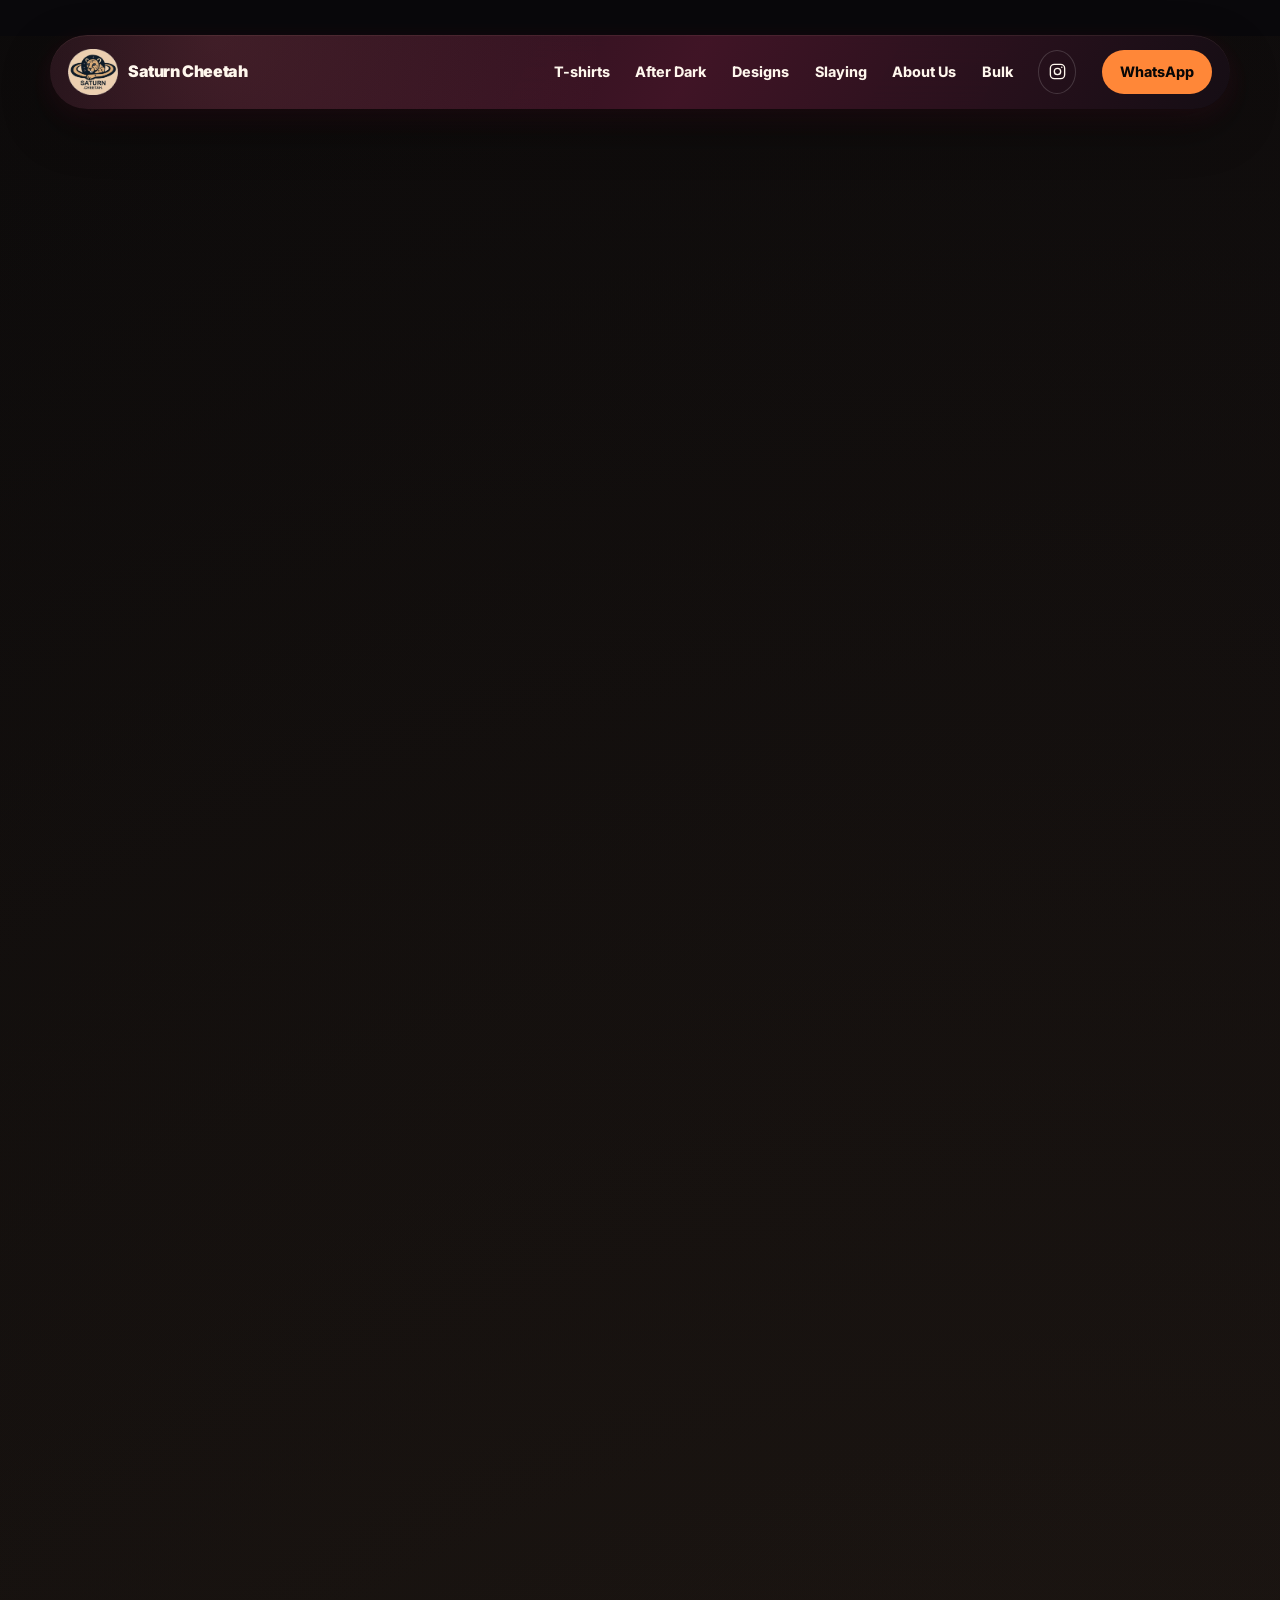
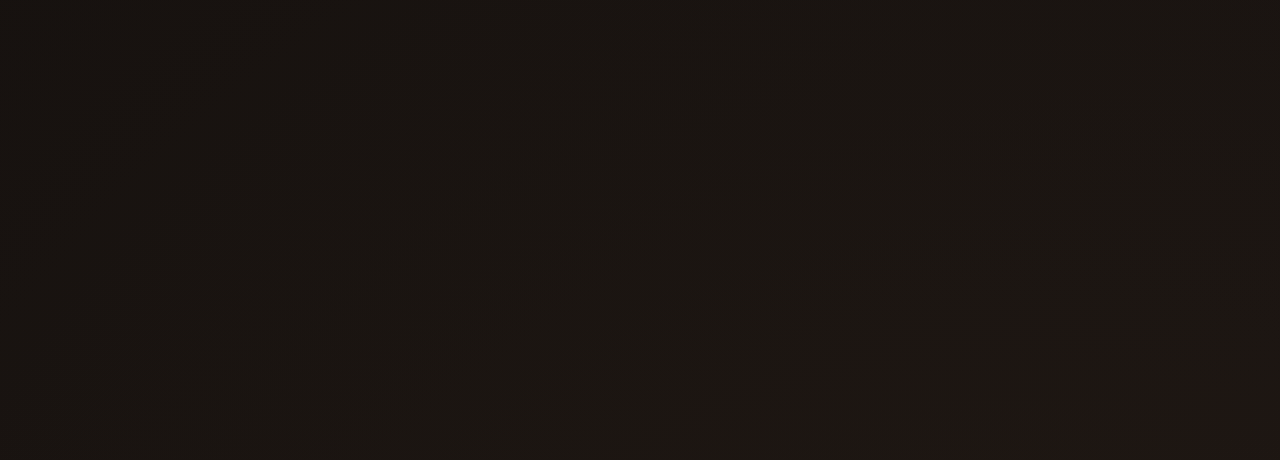
==== commit 0f01a72c: "Add processing and shipping policy" ====
--- a/about.html
+++ b/about.html
@@ -93,6 +93,7 @@
         <a href="index.html#tees">T-shirts</a>
         <a href="index.html#direction">Designs</a>
         <a href="about.html" aria-current="page">About Us</a>
+        <a href="processing-shipping.html">Processing &amp; Shipping</a>
         <a class="footer-instagram" href="https://www.instagram.com/saturncheetahstore" target="_blank" rel="noopener noreferrer">
           <svg viewBox="0 0 24 24" aria-hidden="true"><rect x="3" y="3" width="18" height="18" rx="5"></rect><circle cx="12" cy="12" r="4"></circle><circle cx="17.4" cy="6.6" r="1"></circle></svg><span>Instagram</span>
         </a>
--- a/assets/css/site.min.css
+++ b/assets/css/site.min.css
@@ -1 +1 @@
-:root{--ink:#080706;--ink-raised:#15110f;--ink-warm:#21140e;--cream:#fff7ed;--cream-muted:#d5c7b8;--sand:#e6c59f;--sand-light:#f5e9d9;--surface-main:#0b0b0c;--surface-raised:#151515;--surface-secondary:#191817;--surface-cream:#f3e0c8;--text-light:#fff8ef;--text-muted:#cfc3b5;--text-dark:#17120f;--pink:#ff4fb8;--orange:#ff8738;--orange-light:#ffa562;--whatsapp:#35d07f;--after-dark-oxblood:#3f171b;--after-dark-burgundy:#541d22;--after-dark-silver:#a9a7a2;--line-dark:rgb(255 247 237 / 16%);--line-light:rgb(8 7 6 / 15%);--shadow:0 24px 70px rgb(0 0 0 / 28%);--radius-small:12px;--radius-medium:20px;--radius-large:30px;--content-width:1180px;--header-height:74px;--mobile-header-height:60px;--gutter:clamp(16px, 3vw, 30px);--section-space:clamp(64px, 8vw, 104px);--ease-premium:cubic-bezier(0.22, 1, 0.36, 1);--font-sans:Inter,ui-sans-serif,system-ui,-apple-system,BlinkMacSystemFont,"Segoe UI",sans-serif;--font-editorial:"Bodoni Moda","Bodoni 72",Didot,"Iowan Old Style",Georgia,serif;--font-display:var(--font-editorial)}*,::after,::before{box-sizing:border-box}html{scroll-behavior:smooth;scroll-padding-top:calc(var(--header-height) + 20px)}body{margin:0;color:var(--text-light);background:var(--surface-main);font-family:var(--font-sans);font-synthesis:none;line-height:1.55;text-rendering:optimizeLegibility;-webkit-font-smoothing:antialiased;-webkit-tap-highlight-color:transparent}body.modal-open,body.nav-open{overflow:hidden}html:not(.js-enabled) [data-tab-panel][hidden]{display:block!important}html:not(.js-enabled) .tab-list{display:none}img,video{display:block;max-width:100%}button,input,select,textarea{font:inherit}a,button,summary{touch-action:manipulation}a{color:inherit}h1,h2,h3,p{overflow-wrap:break-word}h1,h2,h3{text-wrap:balance}[hidden]{display:none!important}.container{width:min(calc(100% - (var(--gutter) * 2)),var(--content-width));margin-inline:auto}.section{padding-block:var(--section-space)}.sr-only{position:absolute;width:1px;height:1px;padding:0;margin:-1px;overflow:hidden;clip:rect(0,0,0,0);white-space:nowrap;border:0}.skip-link{position:fixed;top:-80px;left:16px;z-index:1000;padding:11px 16px;border-radius:10px;color:var(--ink);background:var(--orange);font-weight:850}.skip-link:focus{top:14px}:focus-visible{outline:3px solid var(--orange);outline-offset:3px}.site-header{position:sticky;top:0;z-index:100;min-height:var(--header-height);margin-bottom:calc(var(--header-height) * -1);border-bottom:1px solid transparent;color:var(--cream);background:0 0;transition:border-color 360ms var(--ease-premium),background-color 360ms var(--ease-premium),box-shadow 360ms var(--ease-premium)}.site-header.is-menu-open,.site-header.is-scrolled{border-color:var(--line-dark);background:rgb(8 7 6 / 94%);box-shadow:0 12px 38px rgb(0 0 0 / 32%)}@supports (backdrop-filter:blur(16px)){.site-header.is-menu-open,.site-header.is-scrolled{background:rgb(8 7 6 / 80%);backdrop-filter:blur(16px) saturate(125%)}}.nav-shell{position:relative;display:flex;min-height:var(--header-height);align-items:center;justify-content:space-between;gap:24px}.brand,.footer-brand{display:inline-flex;align-items:center;gap:10px;color:var(--cream);font-weight:900;letter-spacing:-.025em;text-decoration:none}.brand img{width:50px;height:50px;object-fit:contain}.primary-nav{display:flex;align-items:center;gap:clamp(16px,2vw,28px)}.primary-nav a{display:inline-flex;min-height:44px;align-items:center;justify-content:center;color:var(--cream);font-size:.9rem;font-weight:750;text-decoration:none}.primary-nav a[aria-current=location]{color:var(--orange-light)}.primary-nav .nav-cta{padding-inline:18px;border-radius:999px;color:var(--ink);background:var(--orange)}.nav-toggle{display:none;width:48px;height:48px;padding:8px 11px;border:0;color:var(--cream);background:0 0;cursor:pointer}.nav-toggle span{display:block;width:25px;height:2px;margin-block:5px;background:currentColor;transition:transform 180ms,opacity 180ms}.nav-toggle[aria-expanded=true] span:first-child{transform:translateY(7px) rotate(45deg)}.nav-toggle[aria-expanded=true] span:nth-child(2){opacity:0}.nav-toggle[aria-expanded=true] span:nth-child(3){transform:translateY(-7px) rotate(-45deg)}.eyebrow{margin:0 0 10px;color:var(--orange);font-size:.72rem;font-weight:900;letter-spacing:.15em;text-transform:uppercase}.section-heading h2{margin:0;font-size:clamp(2.3rem, 5vw, 4.8rem);line-height:.94;letter-spacing:-.06em}.section-heading>p:last-child{margin:16px 0 0;color:var(--cream-muted);font-size:clamp(.98rem, 1.5vw, 1.1rem)}.compact-heading h2{font-size:clamp(2.2rem, 4.2vw, 4rem)}.button{display:inline-flex;min-height:50px;align-items:center;justify-content:center;gap:9px;padding:13px 22px;border:1px solid transparent;border-radius:999px;color:inherit;font-weight:850;line-height:1.15;text-align:center;text-decoration:none;cursor:pointer;transition:transform 180ms,border-color 180ms,background-color 180ms,box-shadow 180ms}.button:active{transform:scale(.98)}.button-primary{color:var(--ink);background:var(--orange);box-shadow:0 14px 34px rgb(255 135 56 / 20%)}.button-secondary{border-color:rgb(255 247 237 / 48%);color:var(--cream);background:rgb(8 7 6 / 38%)}.button-whatsapp{color:var(--ink);background:var(--whatsapp);box-shadow:0 14px 34px rgb(53 208 127 / 18%)}.bulk-tee-section,.faq-section,.reviews-section,.secondary-section{box-shadow:inset 0 1px rgb(169 167 162 / 10%)}.bulk-tee-card,.faq-list details,.review-card,.whatsapp-enquiry-panel{border-color:rgb(169 167 162 / 20%)}:is(a,button,summary):focus-visible{box-shadow:0 0 0 5px rgb(84 29 34 / 22%)}.tertiary-link{display:inline-flex;min-height:44px;align-items:center;gap:8px;color:#7b3212;font-size:.9rem;font-weight:850}.hero{position:relative;isolation:isolate;min-height:clamp(650px,56.25vw,820px);overflow:hidden;background:var(--ink)}.hero::after{position:absolute;z-index:1;inset:0;content:"";background:linear-gradient(90deg,rgb(8 7 6 / 97%) 0,rgb(8 7 6 / 84%) 31%,rgb(8 7 6 / 24%) 60%,transparent 82%),linear-gradient(0deg,rgb(8 7 6 / 36%) 0,transparent 34%);pointer-events:none}.hero-content{display:flex;min-height:inherit;align-items:center;padding-top:calc(var(--header-height) + 44px);padding-bottom:64px}.hero-copy{width:min(52%,620px)}.hero-copy>:not(.hero-picture){position:relative;z-index:2}.hero-brand-line{margin:0 0 16px;color:var(--pink);font-size:.78rem;font-weight:900;letter-spacing:.16em;text-transform:uppercase}.hero h1{margin:0;font-size:clamp(3.4rem, 5.9vw, 6.4rem);line-height:.9;letter-spacing:-.075em}.hero h1 span{color:var(--orange)}.hero-mobile-break{display:none}.hero-lead{max-width:580px;margin:22px 0 0;color:var(--cream-muted);font-size:clamp(1rem, 1.45vw, 1.16rem)}.hero-proof-chips{display:flex;flex-wrap:wrap;gap:8px;margin:22px 0 0;padding:0;list-style:none}.hero-proof-chips li{border:1px solid var(--line-dark);border-radius:999px;font-size:.72rem;font-weight:850;letter-spacing:.03em}.hero-actions{display:flex;flex-wrap:wrap;gap:10px;margin-top:26px}.hero-note{margin:12px 0 0;color:#b9aa9b;font-size:.8rem;font-weight:700}.hero-picture{position:absolute;z-index:0;inset:0}.hero-picture img{width:100%;height:100%;object-fit:cover;object-position:65% center}.hero-intro{opacity:1;transform:none}.js-enabled .hero:not(.is-ready) .hero-intro{opacity:0;transform:translateY(14px)}.js-enabled .hero.is-ready .hero-intro{opacity:1;transform:none;transition:opacity 560ms var(--ease-premium),transform 560ms var(--ease-premium)}.js-enabled .hero.is-ready .hero-intro-1{transition-delay:50ms}.js-enabled .hero.is-ready .hero-intro-2{transition-delay:110ms}.js-enabled .hero.is-ready .hero-intro-3{transition-delay:180ms}.js-enabled .hero.is-ready .hero-intro-4{transition-delay:250ms}.js-enabled .hero.is-ready .hero-intro-5{transition-delay:320ms}.js-enabled .hero-picture img{transform:scale(1.025)}.js-enabled .hero.is-ready .hero-picture img{transform:scale(1);transition:transform 1s var(--ease-premium)}.tee-section{color:var(--ink);background:var(--sand-light)}.tee-selector{overflow:hidden;border:1px solid var(--line-light);border-radius:var(--radius-large);background:#fffaf2;box-shadow:0 24px 70px rgb(70 38 20 / 12%)}.tee-segments{display:grid;grid-template-columns:repeat(2,minmax(0,1fr));gap:8px;max-width:640px;margin:0;padding:16px;border:0}.tee-segments label{position:relative;cursor:pointer}.tee-segments input{position:absolute;opacity:0;pointer-events:none}.tee-segments label>span{display:flex;min-height:64px;align-items:center;justify-content:center;gap:8px;padding:12px;border:1px solid var(--line-light);border-radius:999px;background:#f4e6d5;font-size:.9rem;font-weight:760;text-align:center;transition:background-color 180ms,border-color 180ms,color 180ms}.tee-segments input:checked+span{border-color:var(--ink);color:var(--cream);background:var(--ink)}.tee-segments input:focus-visible+span{outline:3px solid var(--orange);outline-offset:3px}.tee-stage{display:grid;grid-template-columns:minmax(420px,1fr) minmax(0,1fr);grid-template-areas:"visual primary" "visual options" "visual secondary";grid-template-rows:auto auto 1fr;min-height:520px;border-top:1px solid var(--line-light)}.tee-visual{position:relative;display:grid;min-width:0;min-height:0;margin:0;place-items:center;overflow:hidden;padding:24px;grid-area:visual}.tee-visual img{width:min(100%,560px);max-width:100%;height:auto;aspect-ratio:994/1583;object-fit:contain;object-position:center;transition:opacity 180ms ease,transform .7s var(--ease-premium),filter .5s ease}.tee-visual.is-changing img{opacity:0}.tee-visual figcaption{position:absolute;top:16px;left:16px;padding:7px 10px;border-radius:999px;color:var(--cream);background:rgb(8 7 6 / 78%);font-size:.68rem;font-weight:800}.tee-details{display:flex;flex-direction:column;align-items:flex-start;justify-content:center;padding-inline:clamp(30px,5vw,68px)}.tee-details-primary{grid-area:primary;align-self:end;padding-top:clamp(30px,5vw,68px);padding-bottom:10px}.tee-details-secondary{grid-area:secondary;align-self:start;padding-top:10px;padding-bottom:clamp(30px,5vw,68px)}.product-spec{margin:0 0 8px;color:#9a3d15;font-size:.75rem;font-weight:900;letter-spacing:.1em;text-transform:uppercase}.tee-details h3{margin:0;font-size:clamp(2rem, 4vw, 3.7rem);line-height:.98;letter-spacing:-.055em}.tee-summary{max-width:520px;margin:14px 0 0;color:#594b40;font-size:1.02rem}.tee-options{display:grid;grid-area:options;width:100%;align-self:center;gap:14px;margin:0;padding:10px clamp(30px,5vw,68px)}.tee-option-group{min-width:0;margin:0;padding:0;border:0}.tee-option-group legend{margin-bottom:8px;color:#7b3212;font-size:.72rem;font-weight:900;letter-spacing:.08em;text-transform:uppercase}.tee-option-group legend strong{color:var(--ink)}.tee-colour-options,.tee-size-options{display:flex;align-items:center;flex-wrap:wrap;gap:6px}.tee-colour-options button,.tee-size-options button{display:inline-flex;min-height:44px;align-items:center;justify-content:center;gap:7px;padding:7px 10px;border:1px solid #bea991;border-radius:999px;color:var(--ink);background:#fffaf2;font:inherit;font-size:.72rem;font-weight:800;cursor:pointer;transition:border-color 180ms,background-color 180ms,box-shadow 180ms}.tee-colour-indicator{width:15px;height:15px;flex:0 0 auto;border:1px solid #766b60;border-radius:50%;background:var(--swatch-colour);box-shadow:inset 0 0 0 1px rgb(255 255 255 / 32%)}.tee-colour-options button[aria-pressed=true],.tee-size-options button[aria-pressed=true]{border-color:var(--ink);background:#f0dac0;box-shadow:inset 0 0 0 1px var(--ink)}.tee-colour-options button:focus-visible,.tee-size-options button:focus-visible{outline:3px solid var(--orange);outline-offset:2px}.tee-size-options button{min-width:46px;min-height:44px;font-size:.8rem}.tee-size-prompt{margin:8px 0 0;color:#9d2819;font-size:.82rem;font-weight:800}.tee-details dl{display:grid;grid-template-columns:repeat(2,minmax(0,1fr));width:100%;max-width:570px;gap:12px;margin:20px 0}.tee-details dl div{padding:14px;border:1px solid var(--line-light);border-radius:var(--radius-small);background:#f6eadc}.tee-details dt{margin-bottom:4px;font-size:.68rem;font-weight:900;letter-spacing:.1em;text-transform:uppercase}.tee-details dd{margin:0;font-size:.9rem;font-weight:760}.tee-details .tertiary-link{margin-top:12px}.tab-module{overflow:hidden;border:1px solid var(--line-dark);border-radius:var(--radius-large);background:var(--surface-raised);box-shadow:var(--shadow)}.tab-list{display:flex;gap:8px;padding:12px;border-bottom:1px solid var(--line-dark)}.tab-list button{min-height:48px;padding:10px 18px;border:1px solid transparent;border-radius:999px;color:var(--text-muted);background:0 0;font-weight:850;cursor:pointer}.tab-list button[aria-selected=true]{border-color:rgb(255 135 56 / 55%);color:var(--ink);background:var(--orange)}.tab-panel{padding:clamp(20px,4vw,40px)}.panel-intro{display:flex;align-items:end;justify-content:space-between;gap:24px;margin-bottom:20px}.panel-intro p{max-width:650px;margin:0;color:var(--text-muted)}.panel-intro span{color:#a8998b;font-size:.72rem}.design-gallery{display:flex;align-items:flex-start;gap:14px;padding-top:6px;overflow-x:auto;overscroll-behavior-inline:contain;scroll-snap-type:inline mandatory;scrollbar-width:none}.design-gallery::-webkit-scrollbar{display:none}.design-gallery-meta{display:flex;justify-content:flex-end;margin-bottom:10px}.design-gallery-meta p{min-width:68px;margin:0;padding:6px 10px;border:1px solid;border-radius:999px;color:#574b43;background:#fff8ef;font-size:.72rem;font-weight:900;letter-spacing:.08em;text-align:center}.design-card{--editorial-offset:0px;display:flex;flex:0 0 clamp(190px,24vw,240px);align-self:start;min-width:0;flex-direction:column;color:#17120f;scroll-snap-align:start;text-align:left;transform:translateY(var(--editorial-offset));transition:transform 220ms var(--ease-premium),border-color 220ms ease,box-shadow 220ms ease}.design-preview{display:grid;width:100%;aspect-ratio:4/5;place-items:center;overflow:hidden;cursor:zoom-in}.design-preview img{width:100%;height:100%;min-width:0;min-height:0;max-width:100%;max-height:100%;object-fit:cover;object-position:center}.design-card-kicker{margin:0 0 5px;color:#9a3d15;font-size:.62rem;font-weight:900;letter-spacing:.12em;text-transform:uppercase}.design-card-custom-story{border-color:rgb(255 135 56 / 52%)}.design-card[data-tee-tone=black] .design-preview{background:#f8ead8}.design-card[data-tee-tone=white] .design-preview{background:#151515}.design-card-body{display:flex;flex:1;flex-direction:column;border-top:1px solid}.design-card h3{line-height:1.25}.design-card-body a{display:inline-flex;align-items:center;align-self:flex-start;color:#17120f;font-size:.76rem;font-weight:900;text-decoration:underline;text-decoration-color:var(--orange);text-decoration-thickness:2px;text-underline-offset:4px}.design-card:is(:hover,:focus-within,.is-active){border-color:var(--orange);box-shadow:0 18px 34px rgb(23 18 15 / 16%);transform:translateY(calc(var(--editorial-offset) - 5px))}.direction-section .form-submit p,.direction-section .panel-intro p,.direction-section .section-heading>p:last-child{color:#574b43}.direction-section .tab-module{box-shadow:0 24px 60px rgb(23 18 15 / 14%)}.direction-section .tab-list button[aria-selected=true]{color:var(--ink);background:var(--orange)}.direction-section .design-card{border-color:rgb(23 18 15 / 18%);color:#17120f;background:#fff8ef}.direction-section .design-card:is(:hover,:focus-within,.is-active){border-color:var(--orange)}.direction-section .customise-form{border-color:rgb(23 18 15 / 18%);background:#fff8ef}.direction-section .field label,.direction-section .optional-details summary{color:#17120f}.direction-section input,.direction-section select,.direction-section textarea{border-color:rgb(23 18 15 / 18%);color:#17120f;background:#fffaf2}.direction-section input::placeholder,.direction-section textarea::placeholder{color:#71655c}.direction-section .optional-details{border-color:rgb(23 18 15 / 18%);background:#f8ead8}.direction-section .optional-grid{border-color:rgb(23 18 15 / 14%);background:#fff8ef}.customise-form{padding:clamp(18px,3vw,30px);border:1px solid var(--line-dark);border-radius:var(--radius-medium);background:var(--surface-raised)}.form-grid,.optional-grid{display:grid;grid-template-columns:repeat(3,minmax(0,1fr));gap:14px}.field{min-width:0}.field label{display:block;margin-bottom:7px;color:var(--cream);font-size:.78rem;font-weight:850}.field-wide{grid-column:1/-1}input,select,textarea{width:100%;min-height:48px;padding:11px 13px;border:1px solid var(--line-dark);border-radius:var(--radius-small);outline:0;color:var(--text-light);background:var(--surface-secondary)}textarea{min-height:96px;resize:vertical}input:focus,select:focus,textarea:focus{border-color:var(--orange);box-shadow:0 0 0 4px rgb(255 135 56 / 14%)}.optional-details{margin-top:16px;border:1px solid var(--line-dark);border-radius:var(--radius-small)}.optional-details summary{display:flex;min-height:48px;align-items:center;padding:11px 14px;font-weight:850;cursor:pointer}.optional-grid{padding:16px;border-top:1px solid var(--line-dark)}.form-submit{display:flex;align-items:center;justify-content:space-between;gap:20px;margin-top:18px}.form-submit p{max-width:440px;margin:0;color:#a8998b;font-size:.76rem}.after-dark-section{--after-dark-obsidian:#080808;--after-dark-charcoal:#151515;--after-dark-bone:#e4d5c8;position:relative;overflow:hidden;color:var(--after-dark-bone);background:radial-gradient(circle at 10% 18%,rgb(84 29 34 / 34%),transparent 29%),radial-gradient(circle at 92% 84%,rgb(63 23 27 / 30%),transparent 24%),var(--after-dark-obsidian)}.after-dark-section::before{position:absolute;aspect-ratio:1;box-shadow:18px 0 0 -17px rgb(84 29 34 / 72%);content:"";opacity:.62;pointer-events:none}.after-dark-shell{position:relative;z-index:1;grid-template-columns:minmax(0,0.82fr) minmax(0,1.18fr);grid-template-areas:"intro lead" "options options" "support support";align-items:center;gap:clamp(22px,4vw,48px)}.after-dark-intro{grid-area:intro}.after-dark-kicker{color:var(--after-dark-silver);letter-spacing:.16em;text-transform:uppercase}.after-dark-intro h2{max-width:520px;color:var(--after-dark-bone);font-family:var(--font-editorial)}.after-dark-lead{color:var(--after-dark-bone)}.after-dark-feasibility{max-width:560px;color:var(--after-dark-silver)}.after-dark-garments{display:flex;flex-wrap:wrap;gap:8px;margin:20px 0 0;padding:0;list-style:none}.after-dark-garments li{padding:7px 10px;border:1px solid;border-radius:999px;color:var(--after-dark-bone);background:rgb(21 21 21 / 78%);font-size:.7rem;font-weight:760}.after-dark-actions{display:flex;flex-wrap:wrap;gap:10px}.after-dark-actions .button{min-height:48px;width:100%}.after-dark-actions .button-secondary{border-color:rgb(169 167 162 / 42%);color:var(--after-dark-bone);background:rgb(21 21 21 / 72%)}.after-dark-lead-visual{grid-area:lead;margin:0;overflow:hidden;border:1px solid;border-radius:22px;background:var(--after-dark-charcoal);box-shadow:0 24px 70px rgb(0 0 0 / 45%)}.after-dark-lead-visual img,.after-dark-lead-visual picture{display:block;width:100%}.after-dark-lead-visual img{height:auto;object-fit:contain}.after-dark-lead-visual figcaption{padding:10px 13px;border-top:1px solid;color:var(--after-dark-silver);background:var(--after-dark-charcoal);font-size:.68rem}.after-dark-options{display:grid;grid-area:options;grid-template-columns:repeat(4,minmax(0,1fr));gap:10px;outline:0}.after-dark-option{padding:18px;border:1px solid;border-radius:16px;background:rgb(21 21 21 / 86%);transition:transform 180ms var(--ease-premium),border-color 180ms ease,box-shadow 180ms ease}.after-dark-option>span{color:#9e464d;font-family:var(--font-editorial);font-size:.76rem}.after-dark-option h3{margin:10px 0 6px;color:var(--after-dark-bone);font-size:.95rem}.after-dark-option p{margin:0;color:var(--after-dark-silver);font-size:.76rem}.after-dark-options:focus-visible{outline:3px solid var(--orange);outline-offset:5px}.after-dark-supporting{display:grid;grid-area:support;grid-template-columns:repeat(2,minmax(0,1fr));gap:12px}.after-dark-supporting figure{display:grid;grid-template-columns:minmax(120px,0.72fr) minmax(0,1fr);align-items:center;margin:0;overflow:hidden;border:1px solid;border-radius:16px}.after-dark-supporting picture{display:block;height:190px;background:var(--after-dark-obsidian)}.after-dark-supporting figcaption{color:var(--after-dark-bone);font-family:var(--font-editorial)}.after-dark-section{background:radial-gradient(circle at 8% 12%,rgb(135 61 56 / 32%),transparent 28%),radial-gradient(circle at 92% 78%,rgb(84 29 34 / 34%),transparent 30%),linear-gradient(145deg,#080808 0,#171112 52%,#080808 100%)}.after-dark-shell{grid-template-columns:minmax(300px,0.78fr) minmax(0,1.22fr);grid-template-areas:"intro media" "config media";align-items:start;gap:clamp(24px,4vw,46px)}.after-dark-media{display:grid;grid-area:media;min-width:0;gap:12px}.after-dark-lead-visual{grid-area:auto;border-color:rgb(169 167 162 / 46%);background:#241a1b;box-shadow:0 28px 74px rgb(0 0 0 / 52%),0 0 46px rgb(135 61 56 / 16%)}.after-dark-lead-visual img{width:100%;max-height:660px;object-fit:contain;background:#241a1b}.after-dark-lead-visual figcaption{color:#c6bbb1;background:#21191a}.after-dark-supporting{grid-template-columns:repeat(3,minmax(0,1fr));gap:10px;outline:0}.after-dark-supporting figure{display:flex;min-width:0;flex-direction:column;border-color:rgb(169 167 162 / 34%);background:#261c1d}.after-dark-supporting img{object-fit:contain;width:100%;height:156px;padding:6px;object-fit:contain;background:#2a1f20}.after-dark-supporting figcaption{min-height:54px;padding:10px 12px;color:var(--after-dark-bone);font-family:inherit;font-size:.74rem;font-weight:780}.after-dark-supporting:focus-visible{outline:3px solid var(--orange);outline-offset:4px}.after-dark-step{letter-spacing:.12em;text-transform:uppercase}.after-dark-configurator-heading h3{color:var(--after-dark-bone);font-family:var(--font-editorial);line-height:1}.after-dark-choice-group{min-width:0;margin:15px 0 0;padding:0;border:0}.after-dark-choice-group legend,.after-dark-configurator .field label{margin-bottom:7px;color:var(--after-dark-bone);font-size:.72rem;font-weight:850}.after-dark-choice-group legend span{color:var(--after-dark-silver);font-size:.65rem;font-weight:650}.after-dark-choice-grid{display:grid;gap:7px}.after-dark-choice-grid-three{grid-template-columns:repeat(3,minmax(0,1fr))}.after-dark-choice-grid-two,.after-dark-customisation-grid{grid-template-columns:repeat(2,minmax(0,1fr))}.after-dark-size-grid{grid-template-columns:repeat(6,minmax(44px,1fr))}.after-dark-choice-grid label{position:relative;min-width:0;cursor:pointer}.after-dark-choice-grid input{position:absolute;width:1px;height:1px;opacity:0;pointer-events:none}.after-dark-choice-grid label>span{display:flex;min-height:44px;align-items:center;justify-content:center;padding:8px 9px;border:1px solid;border-radius:11px;color:var(--after-dark-bone);background:#2b2223;font-size:.7rem;font-weight:760;line-height:1.2;text-align:center;transition:border-color 160ms,background-color 160ms,box-shadow 160ms}.after-dark-choice-grid input:checked+span{border-color:#c47872;color:#fff8ef;background:#64302f;box-shadow:inset 0 0 0 1px rgb(228 213 200 / 18%)}.after-dark-choice-grid input:focus-visible+span{outline:3px solid var(--orange);outline-offset:2px}.after-dark-form-grid{display:grid;grid-template-columns:minmax(90px,0.65fr) minmax(0,1.35fr);gap:10px;margin-top:15px}.after-dark-configurator input[type=number],.after-dark-configurator select{min-height:46px;border-color:rgb(169 167 162 / 38%);color:var(--after-dark-bone);background:#2b2223}.after-dark-configurator select option{color:var(--after-dark-bone);background:#21191a}.after-dark-field-error{margin:7px 0 0;color:#f3a29b;font-size:.72rem;font-weight:760}.after-dark-summary{border:1px solid;border-radius:12px;background:#181314}.after-dark-summary span{color:#c66b64;font-size:.64rem;font-weight:850;letter-spacing:.1em;text-transform:uppercase}.after-dark-summary p{color:var(--after-dark-bone);font-size:.74rem}.after-dark-actions{display:grid;grid-template-columns:1fr;gap:8px}@media (hover:hover){.tee-visual:hover img{filter:contrast(1.025) saturate(1.04);transform:scale(1.025)}.after-dark-option:hover{border-color:rgb(84 29 34 / 88%);box-shadow:0 12px 34px rgb(84 29 34 / 18%);transform:translateY(-3px)}.after-dark-choice-grid label:hover>span{border-color:#9f5a56;box-shadow:0 0 18px rgb(84 29 34 / 26%)}}.after-dark-shell{display:block}.after-dark-hero{display:grid;grid-template-columns:minmax(280px,0.72fr) minmax(0,1.28fr);align-items:center;gap:clamp(28px,5vw,64px)}.after-dark-tagline{color:#d37b73;font-family:var(--font-editorial)}.after-dark-hero .after-dark-lead{margin-top:14px}.after-dark-hero .after-dark-lead-visual{background:radial-gradient(circle at 50% 38%,rgb(135 61 56 / 28%),transparent 58%),#292b30}.after-dark-hero .after-dark-lead-visual img{height:clamp(480px,52vw,680px);max-height:none;background:0 0}.after-dark-configurator{grid-area:config;min-width:0;box-shadow:0 22px 58px rgb(0 0 0 / 34%);background:linear-gradient(135deg,rgb(84 29 34 / 34%),transparent 32%),#1b1c20}.after-dark-configurator-heading{display:flex;flex-wrap:wrap;align-items:end;justify-content:space-between;gap:8px 24px}.after-dark-configurator-heading>p:last-child{max-width:500px;color:#bbb5ae;font-size:.78rem}.after-dark-detail-grid{display:grid;grid-template-columns:repeat(2,minmax(0,1fr));margin-top:22px}.after-dark-style-card{grid-column:1/-1}.after-dark-detail-card legend{color:var(--after-dark-bone);font-family:var(--font-editorial);font-size:1rem}.after-dark-detail-card legend span{color:#c66b64;font-family:inherit;font-size:.68rem;letter-spacing:.08em}.after-dark-size-choices,.after-dark-status-choices,.after-dark-visual-choices{display:grid;gap:8px}.after-dark-panel-choices,.after-dark-style-choices{grid-template-columns:repeat(3,minmax(0,1fr))}.after-dark-compact-choices{grid-template-columns:repeat(4,minmax(0,1fr))}.after-dark-size-choices{grid-template-columns:repeat(6,minmax(0,1fr))}.after-dark-status-choices{grid-template-columns:repeat(2,minmax(0,1fr))}.after-dark-size-choices label,.after-dark-status-choices label,.after-dark-visual-choices label{position:relative;min-width:0;cursor:pointer}.after-dark-size-choices input,.after-dark-status-choices input,.after-dark-visual-choices input{position:absolute;width:1px;height:1px;opacity:0;pointer-events:none}.after-dark-visual-choices label>span{display:grid;min-height:72px;grid-template-columns:50px minmax(0,1fr);align-items:center;gap:9px;padding:7px;border:1px solid;border-radius:12px;color:var(--after-dark-bone);background:#303137;transition:border-color 160ms,background-color 160ms,box-shadow 160ms}.after-dark-visual-choices b{min-width:0;font-size:.7rem;line-height:1.2}.after-dark-thumb{display:block;width:50px;height:56px;border:1px solid;border-radius:8px;background-color:#3a3b40;background-position:center;background-repeat:no-repeat;background-size:cover}.thumb-style-oversized,.thumb-style-regular,.thumb-style-vest{background-image:url("../images/after-dark-final/saturn-after-dark-lead-720.webp")}.thumb-style-regular{background-position:12% 66%}.thumb-style-oversized{background-position:48% 66%}.thumb-style-vest{background-position:72% 66%}.thumb-hardware-chains,.thumb-hardware-eyelets,.thumb-hardware-pressings,.thumb-hardware-rings{background-image:url("../images/after-dark-final/saturn-after-dark-silver-hardware-720.webp")}.thumb-hardware-rings{background-position:8% center}.thumb-hardware-eyelets{background-position:58% center}.thumb-hardware-chains{background-position:32% center}.thumb-hardware-pressings{background-position:88% center}.thumb-panel-clean,.thumb-panel-mixed,.thumb-panel-net{background-image:url("../images/after-dark-final/saturn-after-dark-black-net-720.webp")}.thumb-panel-net{background-position:48% 66%}.thumb-panel-clean{background-position:12% 62%}.thumb-panel-mixed{background-position:78% 58%}.thumb-finish-acid,.thumb-finish-clean,.thumb-finish-distressed{background-image:url("../images/after-dark-final/saturn-after-dark-full-collection-720.webp")}.thumb-finish-clean{background-position:12% 60%}.thumb-finish-distressed{background-position:72% 58%}.thumb-finish-acid{background-color:#4a2826;background-position:76% 28%}.after-dark-size-choices input:checked+span,.after-dark-status-choices input:checked+span,.after-dark-visual-choices input:checked+span{border-color:#d08a83;color:#fff8ef;background:#63302f;box-shadow:inset 0 0 0 1px rgb(228 213 200 / 20%),0 0 22px rgb(135 61 56 / 16%)}.after-dark-size-choices input:focus-visible+span,.after-dark-status-choices input:focus-visible+span,.after-dark-visual-choices input:focus-visible+span{outline:3px solid var(--orange);outline-offset:2px}.after-dark-size-choices label>span,.after-dark-status-choices label>span{display:flex;min-height:44px;align-items:center;justify-content:center;padding:8px;border:1px solid;border-radius:10px;color:var(--after-dark-bone);background:#303137;font-size:.72rem;font-weight:780;line-height:1.2;text-align:center}.after-dark-detail-note{margin:9px 0 0;color:#bbb5ae;font-size:.67rem}.after-dark-quantity-control{display:grid;grid-template-columns:48px minmax(70px,1fr) 48px;max-width:240px}.after-dark-quantity-control button,.after-dark-quantity-control input{color:var(--after-dark-bone);font-weight:850}.after-dark-followup-grid{display:grid;grid-template-columns:minmax(180px,0.65fr) minmax(0,1.35fr);gap:12px;margin-top:14px}.after-dark-followup-grid fieldset{min-width:0;margin:0;padding:0;border:0}.after-dark-followup-grid .field label,.after-dark-followup-grid legend{margin-bottom:7px;color:var(--after-dark-bone);font-size:.72rem;font-weight:850}.after-dark-followup-grid select{background:#303137}.after-dark-configurator .after-dark-actions{grid-template-columns:repeat(2,minmax(0,1fr))}@media (hover:hover){.after-dark-quantity-control button:hover,.after-dark-size-choices label:hover>span,.after-dark-status-choices label:hover>span,.after-dark-visual-choices label:hover>span{border-color:#c47872;box-shadow:0 0 20px rgb(84 29 34 / 24%)}}.process-section{background:radial-gradient(circle at 12% 88%,rgb(255 135 56 / 9%),transparent 30%),var(--surface-main)}.section-heading-light>p:last-child{color:var(--text-muted)}.story-truth{margin:0;padding:16px clamp(20px,4vw,40px);border-bottom:1px solid var(--line-dark);color:var(--text-muted);background:var(--surface-secondary);font-size:.88rem}html:not(.js-enabled) .story-panel[hidden]{display:none!important}.story-tabs{display:grid;grid-template-columns:repeat(4,minmax(0,1fr))}.story-tabs button{display:flex;min-width:0;flex-direction:column;align-items:flex-start;justify-content:center;gap:2px;border-radius:14px;line-height:1.15}.story-tabs button span{font-size:.7rem}.story-tabs button strong{font-size:.84rem}.story-stage{touch-action:pan-y}.story-panel{display:grid;grid-template-columns:minmax(280px,0.9fr) minmax(0,1.1fr)}.story-media{position:relative;display:grid;min-width:0;min-height:0;place-items:center;overflow:hidden;padding:20px;background:var(--surface-main)}.story-media img,.story-media video{width:100%;object-fit:contain;object-position:center}.story-media video{background:#000}.story-media>span{width:100%;padding:7px 10px;border-top:1px solid var(--line-dark);color:var(--text-muted);background:var(--surface-raised);font-size:.68rem;font-weight:800;text-align:center}.story-copy{display:flex;flex-direction:column;align-items:flex-start;justify-content:center}.story-copy h3{max-width:640px;margin:0;font-size:clamp(2rem, 4vw, 4rem);line-height:.98;letter-spacing:-.055em}.story-copy>p:last-child{max-width:560px;margin:16px 0 0;color:var(--text-muted)}.story-action{display:flex;justify-content:flex-end;padding:0 clamp(20px,4vw,40px) clamp(20px,4vw,40px)}.secondary-section{color:var(--text-dark);background:var(--surface-cream)}.secondary-scroller{display:grid;grid-template-columns:repeat(5,minmax(0,1fr));gap:12px}.secondary-card{min-width:0;overflow:hidden;border:1px solid;border-radius:18px;color:var(--text-light);background:var(--surface-main);box-shadow:0 16px 40px rgb(0 0 0 / 18%)}.secondary-image{display:grid;aspect-ratio:4/5;place-items:center;overflow:hidden;background:var(--surface-raised)}.secondary-image img{width:100%;height:100%;padding:5px;object-fit:contain;object-position:center;transform:none;transition:none}.secondary-copy{padding:14px}.secondary-copy>span{color:var(--orange-light);font-size:.64rem;font-weight:900;letter-spacing:.1em;text-transform:uppercase}.secondary-copy h3{margin:4px 0 10px;font-size:1.15rem}.secondary-copy a{display:inline-flex;min-height:44px;align-items:center;color:var(--text-light);font-size:.78rem;font-weight:850;text-decoration:underline;text-decoration-color:var(--orange);text-underline-offset:4px}.faq-section{background:var(--surface-main)}.faq-layout{display:grid;grid-template-columns:minmax(0,0.72fr) minmax(0,1.28fr);align-items:start;gap:clamp(28px,6vw,80px)}.faq-list{display:grid;gap:10px}.faq-list details{border:1px solid var(--line-dark);border-radius:16px;background:var(--surface-raised)}.faq-list summary{display:flex;min-height:58px;align-items:center;justify-content:space-between;gap:20px;padding:14px 18px;font-weight:850;cursor:pointer;list-style:none}.faq-list summary::-webkit-details-marker{display:none}.faq-list summary::after{content:"+";color:var(--orange);font-size:1.35rem}.faq-list details[open] summary::after{content:"−"}.faq-list details p{margin:0;padding:0 18px 18px;color:var(--text-muted)}.final-cta{color:var(--ink);background:var(--orange)}.final-cta .eyebrow{color:#692306}.final-cta-inner{display:flex;align-items:center;justify-content:space-between;gap:40px}.final-cta h2{max-width:760px;margin:0;font-size:clamp(2.4rem, 5vw, 5rem);line-height:.93;letter-spacing:-.06em}.final-cta p:last-child{margin:14px 0 0;color:#4d210e;font-weight:760}.final-cta .button-whatsapp{flex:0 0 auto}.bulk-tee-section{padding-block:clamp(40px,5vw,68px);background:radial-gradient(circle at 88% 12%,rgb(255 135 56 / 11%),transparent 28%),var(--surface-main)}.bulk-tee-card{overflow:hidden;border:1px solid var(--line-dark);border-radius:var(--radius-large);background:var(--surface-raised);box-shadow:var(--shadow)}.bulk-tee-overview{display:grid;grid-template-columns:minmax(0,1fr) auto;align-items:center;gap:clamp(24px,5vw,64px)}.bulk-tee-overview h2{max-width:780px;margin:0;font-size:clamp(2.15rem, 4.6vw, 4.4rem);line-height:.95;letter-spacing:-.055em}.bulk-tee-overview>div>p:not(.eyebrow,.bulk-range-note){max-width:850px;margin:14px 0 0;color:var(--text-muted)}.bulk-option-chips{display:flex;flex-wrap:wrap;gap:8px;margin:18px 0 0;padding:0;list-style:none}.bulk-option-chips li{padding:7px 11px;border:1px solid;border-radius:999px;color:var(--text-light);background:rgb(255 135 56 / 8%);font-size:.72rem;font-weight:850}.bulk-range-note{margin:12px 0 0;color:var(--orange-light);font-size:.78rem;font-weight:760}.bulk-options-toggle{min-width:190px}.bulk-options-panel{padding:clamp(20px,3vw,30px);border-top:1px solid var(--line-dark);background:var(--surface-secondary)}.bulk-form-grid{display:grid;grid-template-columns:repeat(3,minmax(0,1fr));gap:14px}.bulk-form-submit{display:flex;align-items:center;justify-content:space-between;gap:20px;margin-top:18px}.bulk-form-submit p{max-width:520px;margin:0;color:var(--text-muted);font-size:.76rem}.nav-social{width:38px;min-width:38px;height:38px;display:grid;place-items:center;padding:0!important;border:1px solid rgba(255,255,255,.16);border-radius:50%}.footer-instagram svg,.nav-social svg{width:19px;height:19px;fill:none;stroke:currentColor;stroke-width:1.7}.footer-instagram svg circle:last-child,.nav-social svg circle:last-child{fill:currentColor;stroke:none}.footer-instagram{display:inline-flex;gap:7px;align-items:center}.founder-identity{display:grid;gap:15px}.founder-portrait{position:relative;overflow:hidden;width:min(100%,230px);aspect-ratio:4/5;margin:0;border:1px solid rgba(215,173,105,.34);border-radius:120px 120px 12px 12px;background:#0c090c;box-shadow:0 18px 50px rgba(0,0,0,.36)}.founder-portrait img{width:100%;height:100%;object-fit:cover;object-position:center 30%;filter:saturate(.9) contrast(1.04)}.portrait-section{position:relative;overflow:hidden;color:#f8f1e8;background:radial-gradient(ellipse at 74% 32%,rgb(150 67 82 / 16%),transparent 32rem),linear-gradient(155deg,#09080b,#1a1018 58%,#09080b)}.portrait-teaser{position:relative;display:grid;grid-template-columns:1fr auto;align-items:center;gap:clamp(18px,3vw,38px);overflow:hidden;border:1px solid;border-radius:18px;color:inherit;background:rgb(255 255 255 / 3%);box-shadow:0 32px 90px rgb(0 0 0 / 28%);text-decoration:none;transition:border-color .3s ease,transform .45s var(--ease-premium),box-shadow .45s ease}.portrait-teaser-copy{padding:clamp(24px,3vw,38px)}.portrait-teaser-copy h2{margin:10px 0 18px;color:#fff9f0;font-family:var(--font-display);font-size:clamp(2.2rem, 3.5vw, 3.8rem);font-weight:500;line-height:.9;letter-spacing:-.05em}.portrait-teaser-copy>p:not(.eyebrow){max-width:38ch;margin:0;color:rgb(248 241 232 / 68%);line-height:1.7}.portrait-teaser-action{display:inline-flex;gap:10px;margin-top:22px;color:#f1c4d0;font-size:.76rem;font-weight:700;letter-spacing:.12em;text-transform:uppercase}.portrait-teaser-visual{position:relative;width:clamp(100px,12vw,150px);aspect-ratio:1;margin:0 clamp(20px,3vw,42px) 0 0;overflow:hidden;border:1px solid;border-radius:50%}.portrait-teaser-visual::after{position:absolute;inset:0;background:linear-gradient(90deg,rgb(15 10 14 / 18%),transparent 50%);content:"";pointer-events:none}.portrait-teaser-visual img{width:100%;height:100%;object-fit:cover;transition:transform .8s var(--ease-premium),filter .4s ease}.portrait-teaser-visual figcaption{position:absolute;width:1px;height:1px;overflow:hidden;clip:rect(0 0 0 0)}.portrait-teaser:is(:hover,:focus-visible){border-color:rgb(216 181 165 / 44%);box-shadow:0 38px 100px rgb(0 0 0 / 40%);transform:translateY(-4px)}.portrait-teaser:is(:hover,:focus-visible) img{filter:brightness(1.04);transform:scale(1.025)}@media (max-width:900px){.primary-nav .nav-social{width:46px;height:46px;justify-self:start}.portrait-teaser{grid-template-columns:1fr auto}}@media (max-width:767px){.founder-portrait{width:min(72vw,270px)}.portrait-section{padding-block:48px}.portrait-teaser{border-radius:12px}.portrait-teaser-copy{padding:24px 0 24px 22px}.portrait-teaser-copy h2{font-size:clamp(2.15rem, 11vw, 3rem)}.portrait-teaser-visual{width:72px;margin-right:18px}}.portrait-page{background:#09080b}.portrait-page-hero{position:relative;display:grid;min-height:min(860px,92vh);overflow:hidden;isolation:isolate}.portrait-page-hero-image,.portrait-page-hero-image::after{position:absolute;inset:0}.portrait-page-hero-image{z-index:-1;margin:0}.portrait-page-hero-image::after{background:linear-gradient(90deg,rgb(7 6 8 / 92%) 0,rgb(7 6 8 / 64%) 43%,rgb(7 6 8 / 14%) 75%),linear-gradient(0deg,rgb(7 6 8 / 78%),transparent 46%);content:""}.portrait-page-hero-image img{width:100%;height:100%;object-fit:cover;object-position:center}.portrait-page-hero-copy{align-self:end;padding-block:clamp(150px,20vh,240px) clamp(70px,10vh,110px)}.portrait-page-hero-copy h1{max-width:9ch;margin:12px 0 24px;color:#fff9f0;font-family:var(--font-display);font-size:clamp(4rem, 8vw, 8.6rem);font-weight:500;line-height:.82;letter-spacing:-.06em}.portrait-page-hero-copy>p:not(.eyebrow){max-width:48ch;margin:0 0 30px;color:rgb(248 241 232 / 76%);font-size:clamp(.98rem, 1.4vw, 1.12rem);line-height:1.72}.portrait-story{color:#f8f1e8;background:linear-gradient(180deg,#09080b,#171016)}.portrait-page-heading{display:grid;grid-template-columns:.65fr 1.35fr;align-items:end;gap:30px;margin-bottom:clamp(36px,6vw,72px)}.portrait-finish-copy h2,.portrait-page-heading h2,.portrait-pricing h2{margin:0;color:#fff9f0;font-family:var(--font-display);font-size:clamp(2.7rem, 5vw, 5.5rem);font-weight:500;line-height:.92;letter-spacing:-.05em}.portrait-story-grid{display:grid;grid-template-columns:repeat(2,minmax(0,1fr));gap:clamp(18px,4vw,60px)}.portrait-story-grid figure{margin:0}.portrait-story-grid figure:nth-child(2){margin-top:clamp(60px,9vw,130px)}.portrait-story-grid img{display:block;width:100%;aspect-ratio:4/5;object-fit:cover;border:1px solid;box-shadow:0 36px 90px rgb(0 0 0 / 36%)}.portrait-story-grid figcaption{display:flex;gap:16px;padding-top:16px;color:rgb(248 241 232 / 68%);font-size:.76rem;letter-spacing:.08em;text-transform:uppercase}.portrait-story-grid figcaption span{color:#d88aa1}.portrait-finish{color:#f8f1e8;background:#f0e8df}.portrait-finish-grid{display:grid;grid-template-columns:1.05fr .95fr;align-items:center;gap:clamp(40px,8vw,120px)}.portrait-finish figure{margin:0;padding:clamp(8px,1.2vw,14px);background:#1a1519;box-shadow:0 30px 70px rgb(51 29 38 / 20%);transform:rotate(-1.5deg)}.portrait-finish img{display:block;width:100%}.portrait-finish-copy .eyebrow{color:#8d3c55}.portrait-finish-copy h2{color:#21171d}.portrait-finish-copy>p:not(.eyebrow){max-width:45ch;margin:24px 0;color:#66575f;line-height:1.75}.portrait-finish-copy ul{display:flex;flex-wrap:wrap;gap:9px;margin:0;padding:0;list-style:none}.portrait-finish-copy li{padding:9px 13px;border:1px solid;border-radius:999px;color:#533542;font-size:.69rem;letter-spacing:.07em;text-transform:uppercase}.portrait-pricing{color:#f8f1e8;background:radial-gradient(circle at 83% 22%,rgb(157 65 91 / 18%),transparent 30rem),#100c10}.portrait-pricing-grid{display:grid;grid-template-columns:.75fr 1.15fr;gap:clamp(36px,8vw,120px)}.portrait-pricing header>p:last-child{margin-top:18px;color:rgb(248 241 232 / 58%)}.portrait-size-list{margin:0;padding:0;border:0;border-top:1px solid}.portrait-size-list .visually-hidden{position:absolute;width:1px;height:1px;overflow:hidden;clip:rect(0 0 0 0);clip-path:inset(50%);white-space:nowrap}.portrait-order-form{display:grid;gap:28px}.portrait-size-list label{position:relative;display:grid;grid-template-columns:54px 1fr auto;align-items:center;gap:16px;min-height:78px;padding:10px 8px;border-bottom:1px solid;cursor:pointer;transition:background .25s,padding .25s}.portrait-size-list label:is(:hover,:has(input:checked)){padding-inline:14px;background:rgb(224 135 160 / 8%)}.portrait-size-list input{position:absolute;width:1px;height:1px;opacity:0}.portrait-size-list input:focus-visible+.portrait-size-stage{outline:#ff8a36 solid 2px;outline-offset:4px}.portrait-size-stage{display:flex;width:54px;height:66px;align-items:flex-end;justify-content:center;padding-bottom:3px;border-bottom:1px solid}.portrait-size-icon{display:grid;width:var(--portrait-width);aspect-ratio:var(--portrait-ratio);place-self:center;overflow:hidden;border:2px solid #21191f;outline:solid 1px;background:#21191f;box-shadow:0 5px 12px rgb(0 0 0 / 32%);transition:outline-color .25s,transform .25s}.portrait-size-icon img{width:100%;height:100%;object-fit:cover}.portrait-size-list input:checked+.portrait-size-stage .portrait-size-icon{outline:#ff8a36 solid 2px;transform:scale(1.06)}.portrait-size-measure{color:#fff9f0;font-family:var(--font-display);font-size:clamp(1.45rem, 2.4vw, 2.15rem)}.portrait-size-measure small{color:rgb(248 241 232 / 48%);font-family:var(--font-body);font-size:.58rem;font-weight:600;letter-spacing:.08em;text-transform:uppercase}.portrait-size-list strong{color:#f1c4d0;font-size:1rem}.portrait-pricing-action{display:flex;align-items:center;justify-content:space-between;gap:24px}.portrait-pricing-action p{max-width:34ch;margin:0;color:rgb(248 241 232 / 64%);line-height:1.65}@media (max-width:800px){.portrait-page-hero{min-height:780px}.portrait-page-hero-image::after{background:linear-gradient(0deg,rgb(7 6 8 / 94%) 4%,rgb(7 6 8 / 58%) 54%,rgb(7 6 8 / 12%))}.portrait-page-hero-image img{object-position:58% center}.portrait-finish-grid,.portrait-page-heading,.portrait-pricing-grid{grid-template-columns:1fr}.portrait-pricing-action{grid-column:auto}}@media (max-width:600px){.portrait-page-hero-copy h1{font-size:clamp(3.3rem, 17vw, 5rem)}.portrait-page-hero{display:flex;flex-direction:column;min-height:0;padding-top:72px}.portrait-page-hero-image{position:relative;inset:auto;z-index:auto;flex:none;width:calc(100% - 36px);margin:18px auto 0;overflow:hidden;border:1px solid;border-radius:4px}.portrait-page-hero-image::after{background:linear-gradient(0deg,rgb(7 6 8 / 36%),transparent 48%)}.portrait-page-hero-image img{height:auto;aspect-ratio:3/2;object-fit:contain}.portrait-page-hero-copy{padding-block:34px 54px}.portrait-story-grid{grid-template-columns:repeat(2,minmax(0,1fr));justify-items:center;gap:12px}.portrait-story-grid figure:nth-child(2){margin-top:24px}.portrait-story-grid img{width:min(42vw,150px);height:auto;aspect-ratio:4/5;object-fit:contain}.portrait-story-grid figcaption{gap:5px;font-size:.58rem;letter-spacing:.03em}.portrait-finish figure{width:min(72vw,260px);margin-inline:auto;transform:none}.portrait-finish img{height:auto;aspect-ratio:1;object-fit:contain}.portrait-pricing-action{align-items:stretch;flex-direction:column}.portrait-size-list label{grid-template-columns:38px minmax(0,1fr) auto;gap:9px;min-height:66px;padding-inline:4px}.portrait-size-list label:is(:hover,:has(input:checked)){padding-inline:7px}.portrait-size-icon{width:calc(var(--portrait-width) * .72)}.portrait-size-stage{width:38px;height:48px}.portrait-size-measure{font-size:1.12rem}.portrait-size-measure small{font-size:.48rem}.portrait-size-list strong{font-size:.82rem}}.reviews-section{padding-block:clamp(48px,7vw,88px);background:radial-gradient(circle at 10% 90%,rgb(255 135 56 / 7%),transparent 30%),var(--surface-secondary)}.reviews-shell{min-width:0}.reviews-toolbar{display:flex;min-height:46px;align-items:center;justify-content:space-between;gap:20px;margin-bottom:10px}.review-position{margin:0;color:var(--text-muted);font-size:.78rem;font-weight:850}.review-nav-buttons{display:flex;gap:8px}.review-nav-buttons button{display:grid;width:46px;min-height:46px;place-items:center;border:1px solid var(--line-dark);border-radius:50%;color:var(--text-light);background:var(--surface-raised);font-weight:900;cursor:pointer}.review-nav-buttons button:disabled{cursor:default;opacity:.38}.reviews-scroller{display:flex;align-items:stretch;gap:16px;max-width:100%;padding:4px 2px 12px;overflow-x:auto;overflow-y:hidden;overscroll-behavior-inline:contain;scroll-snap-type:inline mandatory;scrollbar-width:none}.reviews-scroller::-webkit-scrollbar{display:none}.review-card{display:flex;min-width:0;flex:0 0 calc((100% - 32px)/ 3);flex-direction:column;border:1px solid var(--line-dark);border-radius:20px;color:var(--text-light);background:linear-gradient(145deg,rgb(255 135 56 / 8%),transparent 48%),var(--surface-raised);box-shadow:0 18px 45px rgb(0 0 0 / 18%);scroll-snap-align:start}.review-card header{display:flex;align-items:center;gap:12px}.review-avatar{display:grid;width:44px;height:44px;flex:0 0 44px;place-items:center;border:1px solid;border-radius:50%;color:var(--ink);background:var(--orange);font-size:.72rem;font-weight:950}.review-card h3{margin:0;font-size:1rem;letter-spacing:-.02em}.review-rating{margin:2px 0 0;color:var(--orange-light);font-size:.88rem;letter-spacing:.08em}.review-card blockquote{flex:1;margin:20px 0;color:var(--text-light);font-size:clamp(.92rem, 1.4vw, 1.04rem);line-height:1.55}.review-source{margin:0;color:var(--text-muted);font-size:.7rem;font-weight:850;letter-spacing:.08em;text-transform:uppercase}.reviews-google-link{display:inline-flex;min-height:44px;align-items:center;margin-top:10px;color:var(--text-light);font-size:.84rem;font-weight:850;text-decoration:underline;text-decoration-color:var(--orange);text-underline-offset:5px}.site-footer{padding:38px 0 18px;border-top:1px solid var(--line-dark);background:var(--surface-main)}.footer-main{display:flex;align-items:center;justify-content:space-between;gap:32px}.footer-brand img{width:54px;height:54px;object-fit:contain}.footer-brand span{display:grid}.footer-brand small{color:#a8998b;font-weight:600}.footer-links{display:flex;flex-wrap:wrap;gap:18px}.footer-links a{display:inline-flex;min-height:44px;align-items:center;color:var(--text-muted);font-size:.86rem;font-weight:750}.footer-bottom{margin-top:22px;padding-top:14px;border-top:1px solid var(--line-dark);color:#8f8276;font-size:.72rem}.footer-bottom p{margin:0}.whatsapp-widget{position:fixed;right:max(18px,env(safe-area-inset-right));bottom:max(18px,env(safe-area-inset-bottom));z-index:90;opacity:0;visibility:hidden;pointer-events:none;transition:opacity 180ms,visibility 180ms}.whatsapp-widget.is-visible{opacity:1;visibility:visible;pointer-events:auto}.floating-whatsapp{display:inline-flex;min-width:54px;min-height:54px;align-items:center;justify-content:center;gap:8px;margin-left:auto;padding:11px 16px;border:1px solid;border-radius:999px;color:var(--ink);background:var(--whatsapp);box-shadow:0 16px 42px rgb(0 0 0 / 38%);font-size:.84rem;font-weight:900;cursor:pointer}.whatsapp-dot{width:12px;height:12px;border:2px solid var(--ink);border-radius:50%}.whatsapp-enquiry-panel{width:min(340px,calc(100vw - 32px));max-height:min(560px,calc(100dvh - 100px - env(safe-area-inset-bottom)));margin-bottom:12px;overflow-y:auto;overscroll-behavior:contain;border:1px solid;border-radius:22px;color:var(--text-light);background:rgb(21 21 21 / 98%);box-shadow:0 24px 70px rgb(0 0 0 / 52%)}.whatsapp-enquiry-panel[hidden]{display:none}.whatsapp-enquiry-header{display:flex;align-items:flex-start;justify-content:space-between;gap:14px;padding:18px 16px 14px;border-bottom:1px solid var(--line-dark)}.whatsapp-enquiry-header .eyebrow{margin-bottom:6px}.whatsapp-enquiry-header h2{margin:0;font-size:1.14rem;line-height:1.25;letter-spacing:-.025em}.whatsapp-enquiry-close{width:44px;min-width:44px;height:44px;padding:0;border:1px solid var(--line-dark);border-radius:50%;color:var(--cream);background:var(--ink-raised);font-size:1.45rem;line-height:1;cursor:pointer}.whatsapp-enquiry-options{display:grid;gap:8px;padding:12px}.whatsapp-enquiry-options a{display:flex;min-height:48px;align-items:center;justify-content:space-between;gap:14px;padding:11px 12px;border:1px solid var(--line-dark);border-radius:13px;color:var(--cream);background:rgb(255 247 237 / 4%);font-size:.82rem;font-weight:780;line-height:1.3;text-decoration:none}.whatsapp-enquiry-options a span:last-child{flex:0 0 auto;color:var(--whatsapp);font-size:1rem}@media (hover:hover){.whatsapp-enquiry-options a:hover{border-color:rgb(255 135 56 / 52%);background:rgb(255 135 56 / 9%)}}.floating-whatsapp:focus-visible,.whatsapp-enquiry-close:focus-visible,.whatsapp-enquiry-options a:focus-visible{outline:3px solid var(--orange-light);outline-offset:3px}.design-modal{width:min(calc(100% - 32px),760px);max-height:calc(100dvh - 32px);padding:0;overflow:hidden;border:1px solid var(--line-dark);border-radius:24px;color:var(--text-light);background:var(--surface-raised);box-shadow:0 32px 100px rgb(0 0 0 / 70%)}.design-modal::backdrop{background:rgb(0 0 0 / 82%);backdrop-filter:blur(8px)}.modal-shell{max-height:calc(100dvh - 32px);overflow:auto;padding:18px}.modal-header{display:flex;align-items:start;justify-content:space-between;gap:20px}.modal-header h2{margin:0;font-size:clamp(1.7rem, 4vw, 2.8rem)}.modal-close{width:48px;height:48px;border:1px solid var(--line-dark);border-radius:50%;color:var(--text-light);background:var(--surface-secondary);font-size:1.6rem;cursor:pointer}.design-modal figure{display:grid;margin:16px 0;place-items:center}.design-modal figure img{width:100%;height:min(62dvh,620px);object-fit:contain;background:var(--surface-main)}.design-modal figcaption{width:100%;padding-top:10px;color:var(--text-muted);font-size:.86rem}.modal-view-options{display:flex;width:fit-content;gap:6px;margin:0 auto 14px;padding:5px;border:1px solid var(--line-dark);border-radius:999px;background:rgb(255 247 237 / 5%)}.modal-view-options button{min-height:42px;padding:8px 15px;border:0;border-radius:999px;color:var(--text-muted);background:0 0;font-size:.78rem;font-weight:850;cursor:pointer}.modal-view-options button[aria-pressed=true]{color:var(--ink);background:var(--orange)}.modal-controls{display:grid;grid-template-columns:1fr auto 1fr;align-items:center;gap:12px}.modal-controls button{min-height:46px;padding:10px 14px;border:1px solid var(--line-dark);border-radius:999px;color:var(--text-light);background:var(--surface-secondary);font-weight:800;cursor:pointer}.modal-controls button:last-child{justify-self:end}.modal-controls span{color:var(--text-muted);font-size:.8rem}.reveal-item{opacity:1;transform:none}.motion-enabled .reveal-item:not(.is-visible){opacity:0;transform:translateY(14px)}.motion-enabled .reveal-item.is-visible{opacity:1;transform:none;transition:opacity 560ms var(--ease-premium),transform 560ms var(--ease-premium)}@supports (content-visibility:auto){main>.section{content-visibility:auto;contain-intrinsic-size:auto 720px}}@media (hover:hover){.footer-links a:hover,.primary-nav a:not(.nav-cta):hover{color:var(--orange-light)}.button:hover{transform:translateY(-2px)}.button-primary:hover{background:var(--orange-light)}.button-secondary:hover{border-color:var(--cream);background:rgb(255 247 237 / 9%)}.button-whatsapp:hover{background:#57dd96}}@media (max-width:1024px){.process-panel,.story-panel,.tee-stage{grid-template-columns:minmax(240px,0.9fr) minmax(0,1.1fr)}.bulk-form-grid{grid-template-columns:repeat(2,minmax(0,1fr))}}@media (min-width:1200px){.design-gallery{display:grid;grid-template-columns:repeat(6,minmax(0,1fr));justify-content:space-between;overflow:visible;padding-bottom:14px}.design-card{width:auto}.design-card:nth-child(2n){--editorial-offset:14px}}@media (max-width:900px){:root{--header-height:var(--mobile-header-height)}html{scroll-padding-top:calc(var(--mobile-header-height) + 16px)}.site-header{min-height:var(--mobile-header-height);margin-bottom:calc(var(--mobile-header-height) * -1)}.after-dark-shell{grid-template-columns:1fr;grid-template-areas:"intro" "media" "config"}.after-dark-intro{max-width:720px}.after-dark-hero{grid-template-columns:1fr;gap:24px}.after-dark-hero .after-dark-intro{max-width:680px}.after-dark-hero .after-dark-lead-visual img{height:auto}.after-dark-detail-grid{grid-template-columns:1fr}.after-dark-style-card{grid-column:auto}.nav-shell{min-height:var(--mobile-header-height)}.brand img{width:46px;height:46px}.brand span{font-size:.9rem}.js-enabled .nav-toggle{z-index:2;display:block}.primary-nav{flex-wrap:wrap;justify-content:flex-end}.js-enabled .primary-nav{position:absolute;top:calc(var(--mobile-header-height) + 4px);right:0;left:0;display:none;flex-direction:column;align-items:stretch;gap:0;padding:12px;border:1px solid var(--line-dark);border-radius:18px;background:rgb(11 11 12 / 98%);box-shadow:var(--shadow)}.js-enabled .primary-nav.is-open{display:flex}.js-enabled .primary-nav a{min-height:50px;padding:12px 14px}.js-enabled .primary-nav .nav-cta{margin-top:6px}.faq-layout,.process-panel,.tee-stage{grid-template-columns:1fr}.tee-stage{grid-template-areas:"options" "visual" "primary" "secondary";grid-template-rows:auto}.tee-visual img{width:min(100%,460px)}.process-panel,.process-stage{min-height:0}.process-media img,.process-media video{height:400px}.story-panel{grid-template-columns:1fr}.story-panel,.story-stage{min-height:0}.story-media img,.story-media video{height:380px}.faq-layout{gap:0}.final-cta-inner{align-items:flex-start;flex-direction:column}.bulk-tee-overview{grid-template-columns:1fr}.bulk-options-toggle{width:fit-content}.review-card{flex-basis:calc((100% - 16px)/ 2)}}@media (max-width:767px){:root{--section-space:46px;--gutter:16px}.hero{min-height:0}.after-dark-section{padding-block:48px}.after-dark-section::before{top:26px;right:20px;width:82px}.after-dark-shell{gap:22px}.after-dark-intro h2{max-width:300px;font-size:clamp(2.75rem, 14vw, 4.25rem)}.after-dark-lead{margin-top:16px}.after-dark-actions{display:grid;grid-template-columns:1fr}.after-dark-actions .button{width:100%}.after-dark-lead-visual{border-radius:18px}.after-dark-supporting{display:flex;width:auto;margin-inline:calc(var(--gutter) * -1);padding:0 var(--gutter) 8px;overflow-x:auto;overscroll-behavior-inline:contain;scroll-padding-inline:var(--gutter);scroll-snap-type:inline mandatory;scrollbar-width:thin;touch-action:pan-x pan-y}.after-dark-supporting figure{flex:0 0 min(76vw,300px);scroll-snap-align:start}.after-dark-supporting img{height:210px;padding:8px}.after-dark-supporting figcaption{padding:12px 14px;font-size:.78rem}.after-dark-configurator{padding:18px 16px;border-radius:18px}.after-dark-configurator-heading{display:block}.after-dark-configurator-heading>p:last-child{margin-top:8px}.after-dark-detail-grid{gap:10px;margin-top:18px}.after-dark-detail-card{padding:14px}.after-dark-visual-choices label>span{min-height:108px;grid-template-columns:1fr;justify-items:center;gap:6px;text-align:center}.after-dark-compact-choices{grid-template-columns:repeat(2,minmax(0,1fr))}.after-dark-size-choices{grid-template-columns:repeat(6,minmax(0,1fr))}.after-dark-configurator .after-dark-actions,.after-dark-followup-grid{grid-template-columns:1fr}.after-dark-customisation-grid{grid-template-columns:1fr 1fr}.after-dark-size-grid{grid-template-columns:repeat(6,minmax(0,1fr))}.hero::after{display:none}.hero-content{min-height:0;align-items:flex-start;padding-top:calc(var(--mobile-header-height) + 32px);padding-bottom:28px}.hero-copy{width:100%}.hero-brand-line{margin-bottom:12px;font-size:.7rem}.hero h1{max-width:560px;font-size:clamp(2.75rem, 13.4vw, 4.5rem);line-height:.92}.hero-mobile-break{display:initial}.hero-lead{margin-top:16px;font-size:.96rem}.hero-proof-chips{display:grid;grid-template-columns:repeat(2,minmax(0,1fr));max-width:360px;margin-top:18px}.hero-proof-chips li{text-align:center}.hero-actions{display:grid;grid-template-columns:1fr;width:100%;max-width:360px;margin-top:20px}.hero-actions .button{width:100%}.hero-note{display:none}.hero-picture{position:relative;display:block;width:min(100%,420px);aspect-ratio:16/9;height:auto;margin-top:20px;margin-inline:auto;overflow:hidden;border:1px solid var(--line-dark);border-radius:16px}.hero-picture::after{display:none}.hero-picture img{width:100%;height:100%;object-fit:cover;object-position:center}.js-enabled .hero-picture img,.js-enabled .hero.is-ready .hero-picture img{transform:none;transition:none}.section-heading h2{font-size:clamp(2.25rem, 11vw, 3.5rem)}.tee-segments{max-width:none;padding:12px}.tee-segments label>span{min-height:58px;flex-direction:column;gap:0;border-radius:16px;font-size:.78rem}.tee-stage{min-height:0}.tee-options{padding:22px 20px;border-bottom:1px solid var(--line-light);background:#fffaf2}.tee-visual{padding:16px}.tee-visual img{width:min(100%,360px)}.tee-details{min-width:0;padding-inline:20px}.tee-details-primary{padding-top:26px;padding-bottom:8px}.tee-details-secondary{padding-top:8px;padding-bottom:30px}.tee-colour-options{flex-wrap:nowrap;padding-bottom:6px;overflow-x:auto;overscroll-behavior-inline:contain;scrollbar-width:thin}.tee-colour-options button{flex:0 0 auto}.tee-details dl{margin-block:20px}.panel-intro{align-items:flex-start;flex-direction:column;gap:8px}.design-gallery,.secondary-scroller{display:flex;width:auto;margin-inline:calc(var(--gutter) * -1);padding:0 var(--gutter) 10px;gap:12px;overflow-x:auto;overscroll-behavior-inline:contain;scroll-padding-inline:var(--gutter);scroll-snap-type:inline mandatory;scrollbar-width:thin}.design-gallery{gap:clamp(12px,3.5vw,16px);margin-inline:calc(var(--gutter) * -2);padding-top:6px;scrollbar-width:none}.design-card{flex:0 0 min(86vw,340px)}.secondary-card{flex:0 0 86.5%;scroll-snap-align:start}.form-grid,.optional-grid{grid-template-columns:1fr}.form-submit{align-items:stretch;flex-direction:column}.form-submit .button{width:100%}.story-truth{padding:13px 16px;font-size:.78rem}.story-tabs{gap:6px;padding:8px}.story-tabs button{min-width:0;min-height:58px;padding:7px 5px}.story-tabs button strong{font-size:.68rem}.story-media{padding:14px}.story-media img,.story-media video{height:min(88vw,340px)}.story-copy{padding:24px 20px}.story-copy h3{font-size:clamp(1.8rem, 9vw, 2.8rem)}.story-action{padding:0 20px 24px}.secondary-scroller{align-items:stretch;margin-inline:calc(var(--gutter) * -1);overflow-y:hidden}.secondary-card{display:flex;flex-basis:86.5%;align-self:stretch;flex-direction:column}.secondary-image{display:grid;width:100%;height:auto;min-height:0;max-height:none;aspect-ratio:1;place-items:center;overflow:visible;padding:14px;border-radius:16px 16px 0 0;background-image:none;background:var(--surface-raised)}.secondary-card .secondary-image img{display:block;width:100%;max-width:100%;height:100%;max-height:100%;min-width:0;min-height:0;aspect-ratio:auto;padding:0;object-fit:contain;object-position:center;transform:none;transition:none}.secondary-card .secondary-copy{display:flex;min-height:132px;flex:1;flex-direction:column}.secondary-card .secondary-copy a{margin-top:auto}.faq-list summary{min-height:56px}.final-cta .button-whatsapp{width:100%}.bulk-tee-section,.reviews-section{padding-block:42px}.bulk-tee-overview{gap:20px;padding:20px}.bulk-tee-overview h2{font-size:clamp(2.1rem, 10vw, 3rem)}.bulk-form-submit .button,.bulk-options-toggle{width:100%}.bulk-options-panel{padding:18px}.bulk-form-grid{grid-template-columns:1fr}.bulk-form-submit{align-items:stretch;flex-direction:column}.reviews-toolbar{margin-bottom:6px}.review-nav-buttons{display:none}.reviews-scroller{width:auto;max-width:none;margin-inline:calc(var(--gutter) * -1);padding:4px var(--gutter) 12px;gap:12px;scroll-padding-inline:var(--gutter)}.review-card{min-height:250px;flex-basis:min(84vw,360px);padding:20px}.footer-main{align-items:flex-start;flex-direction:column;gap:20px}.whatsapp-widget{right:max(14px,env(safe-area-inset-right));bottom:max(14px,env(safe-area-inset-bottom))}.whatsapp-enquiry-panel{width:min(390px,calc(100vw - 28px));max-height:min(520px,calc(100dvh - 90px - env(safe-area-inset-bottom)));border-radius:20px}}.home-page .after-dark-configurator,.home-page .bulk-tee-card,.home-page .tee-selector{display:none}.after-dark-build-link,.section-heading-action{width:fit-content;margin-top:22px}.home-journey-link{display:grid;max-width:720px;gap:14px}.home-journey-link h2,.home-journey-link p{margin:0}.home-journey-link h2{font-family:var(--font-display);font-size:clamp(2.5rem, 6vw, 5.6rem);line-height:.94}.home-journey-link>p:not(.eyebrow){max-width:560px;color:var(--lux-muted)}.after-dark-build-link{display:flex}.custom-print-rail{position:relative;margin:0;overflow:hidden;border-radius:clamp(18px,3vw,34px);background:#090807;box-shadow:0 30px 80px rgb(70 51 43 / 18%)}.custom-print-rail::after{position:absolute;inset:0;background:linear-gradient(110deg,transparent 26%,rgb(255 237 218 / 12%) 44%,transparent 60%);content:"";pointer-events:none;transform:translateX(-120%);animation:atelier-light-pass 1.8s .25s var(--ease-premium) both}.custom-print-rail img,.custom-print-rail picture{display:block;width:100%}.custom-print-rail img{aspect-ratio:16/9;object-fit:cover}.custom-print-rail figcaption{position:absolute;right:clamp(14px,3vw,34px);bottom:clamp(14px,3vw,30px);left:clamp(14px,3vw,34px);padding:13px 16px;border:1px solid;border-radius:12px;color:#e8ddd3;background:rgb(8 7 6 / 76%);backdrop-filter:blur(12px);font-size:clamp(.78rem, 1.4vw, .95rem)}.custom-print-rail figcaption span{color:#fff9f2;font-family:var(--font-display);font-size:1.25em}@keyframes atelier-light-pass{to{transform:translateX(120%)}}@media (prefers-reduced-motion:reduce){.custom-print-rail::after{animation:none}}.slaying-section .slaying-background-video{opacity:.92;filter:saturate(.94) contrast(1.1) brightness(.9)}.slaying-section .container,.slaying-section .slaying-stage{z-index:1}.slaying-stage{min-height:clamp(560px,63vw,790px)}.slaying-orbit{position:absolute;inset:0;overflow:hidden;perspective:900px}.slaying-memory{position:absolute;top:var(--memory-y);left:var(--memory-x);width:var(--memory-size);aspect-ratio:1;overflow:hidden;margin:0;border:1px solid rgba(255,255,255,.72);background:rgba(8,7,12,.92);box-shadow:0 10px 32px rgba(0,0,0,.72),0 0 18px rgba(255,255,255,.08);opacity:0;transform:translate(-50%,-50%) rotate(var(--memory-tilt)) scale(.68) translateZ(-70px);animation:memory-drift var(--memory-duration) cubic-bezier(.42,0,.24,1) var(--memory-delay) infinite;will-change:transform,opacity}.slaying-memory.is-round{border-radius:50%}.slaying-memory.is-square{border-radius:12px}.slaying-memory img{width:100%;height:100%;object-fit:contain;filter:saturate(1.02) contrast(1.04)}.slaying-memory.is-round img{padding:11%;border-radius:50%}@keyframes memory-drift{0%,20%{opacity:0;transform:translate(-50%,-50%) rotate(var(--memory-tilt)) scale(.58) translateZ(-90px)}25%,43%{opacity:.88}38%{transform:translate(calc(-50% + var(--memory-drift-x) * .45),calc(-50% + var(--memory-drift-y) * .45)) rotate(0) scale(1) translateZ(24px)}100%,50%{opacity:0;transform:translate(calc(-50% + var(--memory-drift-x)),calc(-50% + var(--memory-drift-y))) rotate(calc(var(--memory-tilt) * -1)) scale(.76) translateZ(-30px)}}.slaying-memory:hover{z-index:5;border-color:#ceff37;animation-play-state:paused;filter:brightness(1.08)}.slaying-section .slaying-hint{position:absolute;right:24px;bottom:18px;left:24px;z-index:3;color:rgba(255,255,255,.72);text-shadow:0 2px 16px #000}@media (max-width:767px){.slaying-section .slaying-background-video{width:124%;opacity:.98;filter:saturate(1.1) contrast(1.08) brightness(1.06);inset:50% 0 auto;left:-12%;height:auto;aspect-ratio:16/9;object-fit:contain;transform:translateY(-50%)}.slaying-stage{min-height:430px}.slaying-section .slaying-background-veil{background:linear-gradient(180deg,rgba(5,5,8,.26),transparent 42%,rgba(5,5,8,.3)),radial-gradient(ellipse at 50% 54%,rgba(201,137,67,.09),transparent 45%,rgba(5,5,8,.12) 94%)}.slaying-memory{width:min(var(--memory-size),70px);animation-name:memory-drift-mobile}}@keyframes memory-drift-mobile{0%,27%{opacity:0;transform:translate(-50%,-50%) rotate(var(--memory-tilt)) scale(.58) translateZ(-90px)}32%,39%{opacity:.86}37%{transform:translate(calc(-50% + var(--memory-drift-x) * .32),calc(-50% + var(--memory-drift-y) * .32)) rotate(0) scale(1) translateZ(18px)}100%,44%{opacity:0;transform:translate(calc(-50% + var(--memory-drift-x) * .62),calc(-50% + var(--memory-drift-y) * .62)) rotate(calc(var(--memory-tilt) * -1)) scale(.76) translateZ(-30px)}}@media (prefers-reduced-motion:reduce){.slaying-orbit{display:grid;grid-template-columns:repeat(6,1fr);align-content:center;gap:10px;padding:24px}.slaying-memory{position:relative;inset:auto;width:100%;opacity:1;transform:none;animation:none}html{scroll-behavior:auto}*,::after,::before{scroll-behavior:auto!important;animation-duration:0s!important;animation-iteration-count:1!important;transition-duration:0s!important}.js-enabled .hero-picture img,.js-enabled .hero:not(.is-ready) .hero-intro,.motion-enabled .reveal-item:not(.is-visible){opacity:1;transform:none}.design-card,.design-card:is(:hover,:focus-within,.is-active){transform:translateY(var(--editorial-offset))}}@media (max-width:767px){.custom-print-rail{width:calc(100% - 20px);max-width:520px;margin-inline:auto;border-radius:20px}.custom-print-rail img{max-height:320px;aspect-ratio:5/4;object-position:center 27%}}@media (max-width:430px){.hero-actions .button,.tee-details .button{width:100%}.tab-list:not(.process-tabs):not(.story-tabs){display:grid;grid-template-columns:1fr 1fr}.tab-list:not(.process-tabs):not(.story-tabs) button{min-width:0;padding-inline:10px;font-size:.78rem}.tab-panel{padding:16px}.story-action .button{width:100%}.footer-links{gap:8px 16px}.modal-controls{grid-template-columns:1fr 1fr}.modal-controls span{grid-column:1/-1;grid-row:1;justify-self:center}}.after-dark-detail-grid{grid-template-columns:repeat(12,minmax(0,1fr))}.after-dark-finish-card{grid-column:span 6}.after-dark-size-card{grid-column:span 4}.after-dark-quantity-card{grid-column:span 2}.after-dark-acid-choice>span,.after-dark-image-choices label>span{position:relative}.after-dark-acid-choice>span::after,.after-dark-image-choices label>span::after{position:absolute;top:10px;right:10px;display:grid;width:25px;height:25px;place-items:center;border:1px solid;border-radius:50%;color:#151011;background:var(--sad-acid,#d9ff3f);box-shadow:0 5px 18px rgb(0 0 0 / 34%);content:"\2713";font-size:.76rem;font-weight:900;opacity:0;transform:translateY(-5px) scale(.72);transition:opacity 180ms,transform 240ms cubic-bezier(.2, .8, .2, 1)}.after-dark-acid-choice input:checked+span::after,.after-dark-image-choices input:checked+span::after{opacity:1;transform:translateY(0) scale(1)}.after-dark-acid-choice>span.is-just-selected,.after-dark-image-choices label>span.is-just-selected{animation:420ms cubic-bezier(.2,.8,.2,1) after-dark-choice-settle}#after-dark-selection-summary.is-updating{animation:380ms ease-out after-dark-summary-shift}@keyframes after-dark-choice-settle{0%{transform:scale(.985)}48%{transform:translateY(-3px) scale(1.018)}100%{transform:scale(1)}}@keyframes after-dark-summary-shift{0%{opacity:.5;transform:translateY(4px)}100%{opacity:1;transform:translateY(0)}}.slaying-section .slaying-stage{width:min(calc(100% - (var(--gutter) * 2)),900px);min-height:0;aspect-ratio:1;overflow:hidden;margin-inline:auto;border:1px solid;border-radius:clamp(18px,3vw,34px);background:#050509;box-shadow:0 34px 90px rgb(0 0 0 / 42%);isolation:isolate}.slaying-section .slaying-background-video{inset:0;z-index:0;width:100%;height:100%;aspect-ratio:auto;object-fit:cover;filter:saturate(.62) contrast(1.08) brightness(.64);transform:scale(1.015)}.slaying-section .slaying-background-veil{z-index:1}.slaying-section .slaying-orbit{z-index:2}@media (max-width:767px){.after-dark-detail-grid{grid-template-columns:1fr}.after-dark-details-card,.after-dark-finish-card,.after-dark-quantity-card,.after-dark-size-card,.after-dark-style-card{grid-column:1}.after-dark-details-choices,.after-dark-style-choices{display:flex;gap:12px;overflow-x:auto;padding:2px 2px 12px;scroll-snap-type:x mandatory;scrollbar-width:thin}.after-dark-details-choices label,.after-dark-style-choices label{flex:0 0 min(43vw,175px);scroll-snap-align:start}.after-dark-acid-choice>span{grid-template-columns:minmax(105px,34vw) minmax(0,1fr);gap:14px;padding:10px}.after-dark-acid-copy{padding-right:4px}.after-dark-acid-copy small{font-size:.74rem}.slaying-section .slaying-stage{width:calc(100% - 24px);min-height:0;margin-top:22px;border-radius:18px}.slaying-section .slaying-background-video{inset:0;left:0;width:100%;height:100%;aspect-ratio:auto;object-fit:cover;opacity:.88;filter:saturate(.68) contrast(1.08) brightness(.68);transform:scale(1.015)}}.after-dark-chain-control{position:relative;display:inline-grid;grid-template-columns:74px auto;align-items:end;gap:16px;min-height:154px;margin-top:20px;padding:0 18px 10px 0;border:0;border-radius:18px;color:var(--sad-bone);background:0 0;cursor:pointer;text-align:left;-webkit-tap-highlight-color:transparent}.after-dark-chain-control::after{position:absolute;right:0;bottom:0;left:52px;z-index:-1;height:68px;border:1px solid transparent;border-radius:16px;content:"";transition:border-color 240ms,background 240ms,box-shadow .3s}.after-dark-chain-control:is(:hover,:focus-visible)::after{border-color:rgb(216 181 165 / 24%);background:rgb(9 8 11 / 38%);box-shadow:0 16px 38px rgb(0 0 0 / 28%)}.after-dark-chain-control:focus-visible{outline:2px solid var(--night-champagne);outline-offset:5px}.after-dark-chain-hardware{position:relative;width:74px;height:154px;transform-origin:37px 10px}.after-dark-eyelet{position:absolute;top:0;left:25px;z-index:2;width:25px;height:25px;border:5px solid #8d898a;border-radius:50%;background:#111014;box-shadow:inset 0 0 0 1px #dad5d3,0 4px 12px rgb(0 0 0 / 56%),0 0 0 1px #4d494b}.after-dark-chain{position:absolute;top:19px;left:34px;width:8px;height:91px;background:repeating-linear-gradient(180deg,#d2cecd 0 4px,#5b585a 4px 7px,transparent 7px 10px);filter:drop-shadow(2px 3px 2px rgb(0 0 0 / 55%))}.after-dark-chain::after{position:absolute;inset:2px;border-right:1px solid;content:""}.after-dark-pull-ring{position:absolute;bottom:2px;left:14px;width:48px;height:48px;border:8px solid #8f8b8d;border-radius:50%;background:0 0;box-shadow:inset 2px 2px 2px rgb(255 255 255 / 42%),inset -3px -3px 4px rgb(24 22 25 / 58%),0 8px 18px rgb(0 0 0 / 55%),0 0 0 1px #d7d2d2;transition:border-color .3s,box-shadow 420ms}.after-dark-chain-copy{display:grid;gap:3px;padding:11px 15px}.after-dark-chain-copy small{color:var(--sad-silver);font-size:.62rem;letter-spacing:.15em;text-transform:uppercase}.after-dark-chain-copy strong{font-family:var(--font-editorial);font-size:clamp(.95rem, 1.7vw, 1.18rem);font-style:normal;font-weight:500}.after-dark-chain-control.is-pulling .after-dark-chain-hardware{animation:after-dark-chain-pull 440ms var(--ease-premium)}.after-dark-section.is-in-view:not(.is-powered) .after-dark-pull-ring{animation:2.8s ease-in-out 1.2s infinite after-dark-ring-invite}.after-dark-section.is-powered .after-dark-pull-ring{border-color:#c8bfc0;box-shadow:inset 2px 2px 2px rgb(255 255 255 / 52%),inset -3px -3px 4px rgb(24 22 25 / 48%),0 8px 18px rgb(0 0 0 / 55%),0 0 20px rgb(205 52 78 / 52%)}@keyframes after-dark-chain-pull{0%,100%{transform:translateY(0) rotate(0)}42%{transform:translateY(18px) rotate(2deg)}72%{transform:translateY(-2px) rotate(-2deg)}}@keyframes after-dark-ring-invite{0%,100%,72%{transform:translateY(0)}84%{transform:translateY(7px)}}body.home-page .after-dark-section::before,body.home-page .final-cta::before{height:auto;aspect-ratio:2.9/1;border:1px solid rgba(218,177,103,.58);border-radius:50%;background:radial-gradient(circle at 9% 44%,rgba(255,230,170,.9) 0 1px,transparent 1.6px),radial-gradient(circle at 31% 68%,rgba(205,151,67,.8) 0 1px,transparent 1.8px),radial-gradient(circle at 56% 28%,rgba(255,218,143,.74) 0 1.2px,transparent 2px),radial-gradient(circle at 82% 57%,rgba(184,126,46,.78) 0 1px,transparent 1.8px),linear-gradient(90deg,transparent,rgba(230,184,98,.13) 48%,transparent);box-shadow:0 0 0 5px rgba(171,119,45,.05),0 0 24px rgba(218,166,77,.18),inset 0 0 14px rgba(255,225,163,.1);opacity:.66;filter:drop-shadow(0 0 7px rgba(225, 177, 88, .2))}body.home-page .after-dark-section::before{top:clamp(42px,7vw,82px);right:clamp(16px,5vw,70px);width:clamp(112px,14vw,190px);transform:rotate(-14deg)}body.home-page .final-cta::before{top:50%;right:clamp(-62px,3vw,42px);width:clamp(230px,38vw,540px);transform:translateY(-50%) rotate(-12deg)}.slaying-section .slaying-background-video{opacity:.82;filter:saturate(.78) contrast(1.08) brightness(.78)}.slaying-section .slaying-background-veil{background:linear-gradient(180deg,rgba(5,5,8,.52),rgba(5,5,8,.12) 38%,rgba(5,5,8,.6)),radial-gradient(circle at 50% 54%,transparent 24%,rgba(5,5,8,.4) 88%)}.slaying-section .slaying-stage{min-height:clamp(560px,63vw,790px);margin-top:clamp(16px,2vw,28px)}@media (max-width:767px){body.home-page .after-dark-section::before{top:30px;right:10px;width:112px}body.home-page .final-cta::before{right:-92px;width:270px;opacity:.48}.slaying-section .slaying-background-video{width:124%;opacity:.98;filter:saturate(1.1) contrast(1.08) brightness(1.06);inset:50% 0 auto;left:-12%;height:auto;aspect-ratio:16/9;object-fit:contain;transform:translateY(-50%)}.slaying-section .slaying-stage{min-height:430px}.slaying-section .slaying-background-veil{background:linear-gradient(180deg,rgba(5,5,8,.26),transparent 42%,rgba(5,5,8,.3)),radial-gradient(ellipse at 50% 54%,rgba(201,137,67,.09),transparent 45%,rgba(5,5,8,.12) 94%)}.slaying-memory{width:min(var(--memory-size),70px);animation-name:memory-drift-mobile}}.after-dark-section::before,.final-cta::before{height:auto;aspect-ratio:2.9/1;border:1px solid rgba(218,177,103,.58);border-radius:50%;background:radial-gradient(circle at 9% 44%,rgba(255,230,170,.9) 0 1px,transparent 1.6px),radial-gradient(circle at 31% 68%,rgba(205,151,67,.8) 0 1px,transparent 1.8px),radial-gradient(circle at 56% 28%,rgba(255,218,143,.74) 0 1.2px,transparent 2px),radial-gradient(circle at 82% 57%,rgba(184,126,46,.78) 0 1px,transparent 1.8px),linear-gradient(90deg,transparent,rgba(230,184,98,.13) 48%,transparent);box-shadow:0 0 0 5px rgba(171,119,45,.05),0 0 24px rgba(218,166,77,.18),inset 0 0 14px rgba(255,225,163,.1);opacity:.66;filter:drop-shadow(0 0 7px rgba(225, 177, 88, .2))}.after-dark-section::before{top:clamp(42px,7vw,82px);right:clamp(16px,5vw,70px);width:clamp(112px,14vw,190px);transform:rotate(-14deg)}.final-cta::before{transform:translateY(-50%) rotate(-12deg)}@media (max-width:767px){.after-dark-section::before{top:30px;right:10px;width:112px}.final-cta::before{right:-92px;width:270px;opacity:.48}}.story-teaser-section{position:relative;overflow:hidden;color:#f8f1e8;background:radial-gradient(circle at 88% 18%,rgba(215,173,105,.1),transparent 24%),linear-gradient(135deg,#0b090c,#181017 58%,#090709)}.story-teaser-section::after{position:absolute;top:50%;right:clamp(-60px,3vw,36px);width:clamp(190px,28vw,390px);aspect-ratio:3/1;border:1px solid rgba(215,173,105,.34);border-radius:50%;box-shadow:0 0 30px rgba(215,173,105,.1);content:"";pointer-events:none;transform:translateY(-50%) rotate(-12deg)}.story-teaser{position:relative;z-index:1;display:grid;grid-template-columns:minmax(0,.9fr) minmax(0,1.1fr);gap:clamp(30px,7vw,100px);align-items:end}.story-teaser h2{max-width:9ch;margin:10px 0 0;color:#fff9f0;font-family:var(--font-display);font-size:clamp(3.2rem, 6vw, 6.5rem);font-weight:500;line-height:.88;letter-spacing:-.055em}.story-teaser-copy{display:grid;justify-items:start;gap:24px}.story-teaser-copy p{max-width:48ch;margin:0;color:rgba(248,241,232,.72);font-family:var(--font-display);font-size:clamp(1.2rem, 2vw, 1.75rem);line-height:1.45}.about-origin-section{min-height:100vh;padding-top:clamp(150px,14vw,210px)}.about-home-link{grid-column:1/-1;justify-self:center}@media (max-width:767px){.story-teaser{grid-template-columns:1fr;align-items:start}.story-teaser h2{max-width:8ch}.story-teaser-section::after{right:-110px;width:260px;opacity:.56}.about-origin-section{padding-top:126px}.about-page .nav-shell{width:calc(100% - 16px);margin-inline:8px}.about-page .founder-note,.about-page .founder-story,.about-page .origin-shell,.about-page .origin-shell>*,.about-page .origin-symbol,.about-page .origin-symbols{width:100%;min-width:0;max-width:100%}.about-page .founder-story p,.about-page .origin-closing,.about-page .origin-heading p,.about-page .origin-symbol p{overflow-wrap:anywhere}.about-page .about-home-link{width:100%;max-width:100%;justify-content:center;white-space:normal;text-align:center}}.origin-section{position:relative;overflow:hidden;color:#f8f1e8;background:radial-gradient(circle at 82% 18%,rgba(209,160,75,.1),transparent 30%),linear-gradient(145deg,#080709,#171016 54%,#090708)}.origin-shell{position:relative;display:grid;grid-template-columns:minmax(0,.9fr) minmax(0,1.1fr);gap:clamp(34px,6vw,82px);align-items:start}.origin-heading{position:sticky;top:112px}.origin-heading h1,.origin-heading h2{max-width:10ch;margin:10px 0 24px;color:#fff9f0;font-family:var(--font-display);font-size:clamp(3rem, 6vw, 6.3rem);font-weight:500;line-height:.88;letter-spacing:-.055em}.origin-heading h1 span,.origin-heading h2 span{color:#d7ad69;font-style:normal}.origin-heading>p:last-child{max-width:48ch;color:rgba(248,241,232,.7);line-height:1.75}.origin-intro{font-family:var(--font-display);font-size:clamp(1.3rem, 2.3vw, 2rem);font-style:normal}.origin-heading strong{color:#fff8ee}.origin-symbols{display:grid;gap:18px}.origin-symbol{position:relative;min-height:300px;overflow:hidden;padding:clamp(28px,4vw,48px);border:1px solid rgba(255,255,255,.12);border-radius:24px;background:rgba(255,255,255,.035);box-shadow:0 26px 70px rgba(0,0,0,.26)}.origin-symbol h2,.origin-symbol h3{max-width:10ch;position:relative;z-index:1;margin:0 0 12px;color:#fff9f0;font-family:var(--font-display);font-size:clamp(2.1rem, 4vw, 3.5rem);font-weight:500}.origin-number{margin:0 0 70px;color:#d7ad69;font-size:.72rem;letter-spacing:.18em}.origin-symbol>p:last-child{position:relative;z-index:1;max-width:48ch;margin:0;color:rgba(248,241,232,.68);line-height:1.68}.origin-symbol-mark{position:absolute;top:34px;right:34px;width:108px;height:108px;pointer-events:none}.origin-cheetah .origin-symbol-mark{background:radial-gradient(circle at 18% 22%,#d7ad69 0 4px,transparent 5px),radial-gradient(circle at 57% 15%,rgba(215,173,105,.75) 0 6px,transparent 7px),radial-gradient(circle at 82% 44%,rgba(215,173,105,.54) 0 4px,transparent 5px),radial-gradient(circle at 38% 57%,rgba(215,173,105,.82) 0 7px,transparent 8px),radial-gradient(circle at 70% 82%,rgba(215,173,105,.62) 0 5px,transparent 6px),radial-gradient(circle at 12% 88%,rgba(215,173,105,.45) 0 3px,transparent 4px);opacity:.74;transform:rotate(-10deg)}.origin-saturn .origin-symbol-mark{top:50px;width:132px;height:52px;border:1px solid rgba(215,173,105,.78);border-radius:50%;box-shadow:0 0 20px rgba(215,173,105,.2),inset 0 0 14px rgba(215,173,105,.12);transform:rotate(-14deg)}.founder-note{grid-column:1/-1;display:grid;grid-template-columns:.5fr 1.5fr .7fr;gap:clamp(22px,4vw,52px);align-items:end;margin-top:8px;padding:clamp(30px,5vw,62px);border-top:1px solid rgba(215,173,105,.36);border-bottom:1px solid rgba(215,173,105,.18)}.founder-label{align-self:start;margin:0;color:#d7ad69;font-size:.7rem;letter-spacing:.16em;text-transform:uppercase}.founder-story{display:grid;gap:16px}.founder-story p{margin:0;color:#fff9f0;font-family:var(--font-display);font-size:clamp(1.55rem, 2.7vw, 2.8rem);line-height:1.12}.founder-story p:last-child{color:rgba(248,241,232,.7);font-size:clamp(1.15rem, 1.8vw, 1.55rem);font-style:normal;line-height:1.35}.founder-signature{display:grid;gap:5px;margin:0}.founder-signature strong{color:#fff9f0}.founder-signature span{color:rgba(248,241,232,.54);font-size:.78rem}.origin-closing{grid-column:1/-1;margin:0;color:rgba(248,241,232,.56);font-size:clamp(1rem, 2vw, 1.35rem);letter-spacing:.02em;text-align:center}.origin-closing span{color:#d7ad69}@media (max-width:767px){.origin-shell{grid-template-columns:1fr;gap:30px}.origin-heading{position:static}.origin-heading h1,.origin-heading h2{max-width:10ch}.origin-symbol{min-height:270px;border-radius:18px}.origin-number{margin-bottom:54px}.origin-symbol-mark{top:28px;right:24px;transform:scale(.8) rotate(-10deg);transform-origin:top right}.origin-saturn .origin-symbol-mark{top:42px;transform:scale(.8) rotate(-14deg)}.founder-note{grid-template-columns:1fr;gap:24px;padding-inline:0}.founder-signature{padding-top:4px}}.slaying-section{position:relative;isolation:isolate;overflow:hidden;color:#f7f2ea;background:radial-gradient(circle at 18% 16%,rgba(133,9,48,.24),transparent 34%),radial-gradient(circle at 84% 80%,rgba(206,255,55,.08),transparent 30%),#090808}.slaying-background-veil,.slaying-background-video{position:absolute;inset:0;width:100%;height:100%;pointer-events:none}.slaying-background-video{z-index:-2;object-fit:cover;opacity:.38;filter:saturate(.55) contrast(1.12) brightness(.62);transform:scale(1.035)}.slaying-background-veil{z-index:-1;background:linear-gradient(180deg,rgba(9,8,8,.72),rgba(9,8,8,.48) 42%,rgba(9,8,8,.78)),radial-gradient(circle at 50% 48%,transparent 22%,rgba(9,8,8,.48) 78%)}.slaying-heading{align-items:end}.slaying-heading h2{max-width:12ch;color:#fff8ee}.slaying-heading>p{max-width:32ch;color:rgba(255,248,238,.68)}.slaying-stage{position:relative;margin-top:clamp(26px,5vw,58px)}.slaying-track{display:flex;align-items:center;gap:clamp(14px,2vw,28px);overflow-x:auto;padding:28px max(24px,calc((100vw - 1180px)/ 2)) 38px;scroll-snap-type:x proximity;scrollbar-width:none;overscroll-behavior-inline:contain}.slaying-track::-webkit-scrollbar{display:none}.slaying-card{position:relative;flex:0 0 clamp(230px,25vw,340px);aspect-ratio:4/5;overflow:hidden;margin:0;border:1px solid rgba(255,255,255,.16);border-radius:4px;background:#161313;box-shadow:0 24px 70px rgba(0,0,0,.42);scroll-snap-align:center;transform:rotate(-1.5deg) translateY(8px);transition:transform .55s cubic-bezier(.2, .8, .2, 1),border-color .35s,filter .35s;animation:10s ease-in-out infinite alternate slaying-drift}.slaying-card:nth-child(3n+2){transform:rotate(1.2deg) translateY(-8px);animation-delay:-3s}.slaying-card:nth-child(3n){transform:rotate(-.4deg) translateY(4px);animation-delay:-6s}@keyframes slaying-drift{from{margin-top:0}to{margin-top:-12px}}.slaying-card img,.slaying-card video{width:100%;height:100%;object-fit:cover;filter:saturate(.92) contrast(1.03);transform:scale(1.035);transition:transform 1.1s cubic-bezier(.2, .8, .2, 1),filter .45s}.slaying-card:is(:hover,:focus-within){z-index:2;border-color:rgba(206,255,55,.55);filter:brightness(1.04);transform:rotate(0) translateY(-14px) scale(1.035)}.slaying-card:is(:hover,:focus-within) img,.slaying-card:is(:hover,:focus-within) video{filter:saturate(1.05) contrast(1.04);transform:scale(1.085)}.slaying-card-video figcaption{position:absolute;right:12px;bottom:12px;left:12px;padding:10px 12px;border:1px solid rgba(255,255,255,.18);border-radius:999px;color:#fff;background:rgba(8,7,7,.68);backdrop-filter:blur(12px);font-size:.72rem;letter-spacing:.08em;text-transform:uppercase}.slaying-card-video figcaption span{color:#ceff37}.slaying-hint{margin:12px auto 0;padding-inline:24px;color:rgba(255,248,238,.54);font-size:.76rem;letter-spacing:.08em;text-align:center;text-transform:uppercase}@media (max-width:767px){.slaying-background-video{opacity:.24;filter:saturate(.48) contrast(1.08) brightness(.54)}.slaying-heading{align-items:start}.slaying-track{gap:14px;padding:18px 18px 28px;scroll-snap-type:x mandatory}.slaying-card{flex-basis:min(76vw,300px)}}@media (prefers-reduced-motion:reduce){.after-dark-chain-control.is-pulling .after-dark-chain-hardware,.after-dark-section.is-in-view:not(.is-powered) .after-dark-pull-ring{animation:none}.slaying-background-video,.slaying-section .slaying-background-video{display:none}.slaying-card,.slaying-card img,.slaying-card video,.slaying-card:is(:hover,:focus-within),.slaying-card:is(:hover,:focus-within) img,.slaying-card:is(:hover,:focus-within) video,.slaying-card:nth-child(n){transition:none;animation:none;transform:none}}.after-dark-gallery-card,.after-dark-intro h2,.after-dark-power-switch,.after-dark-section,.after-dark-section::after{transition:background .9s var(--ease-premium),border-color .7s ease,box-shadow .9s ease,color .6s ease,filter .7s ease}.after-dark-section::after{position:absolute;inset:0;z-index:0;background:radial-gradient(circle at 20% 18%,rgb(207 72 86 / 58%),transparent 31rem),linear-gradient(112deg,transparent 36%,rgb(255 221 202 / 12%) 49%,transparent 62%);content:"";opacity:0;pointer-events:none}.after-dark-section.is-powered::after{opacity:1;animation:1.15s ease-out both after-dark-room-ignition}.after-dark-section.is-powered .after-dark-power-switch{border-color:rgb(255 206 190 / 72%);background:rgb(74 22 36 / 78%);box-shadow:0 0 0 1px rgb(255 228 215 / 18%),0 0 32px rgb(205 52 78 / 62%),0 18px 48px rgb(0 0 0 / 44%)}.after-dark-section.is-powered .after-dark-gallery-card{border-color:rgb(225 169 157 / 62%);background:linear-gradient(145deg,#3a2025,#171113);box-shadow:0 20px 54px rgb(0 0 0 / 44%),0 0 26px rgb(153 43 61 / 22%)}.after-dark-section.is-powered .after-dark-gallery-card img{filter:brightness(1.13) contrast(1.04)}.after-dark-section.is-powered .after-dark-build-link{box-shadow:0 0 0 1px rgb(255 235 222 / 28%),0 0 34px rgb(255 102 58 / 38%)}@keyframes after-dark-room-ignition{0%{opacity:0}12%{opacity:.9}22%{opacity:.28}100%,38%{opacity:1}52%{opacity:.68}}@media (prefers-reduced-motion:reduce){.after-dark-section.is-powered::after{animation:none}}.direction-section .design-card{flex-basis:clamp(260px,24vw,380px)}.direction-section .design-preview{aspect-ratio:3/4;padding:0;overflow:hidden;border-color:rgb(255 255 255 / 20%);border-radius:28px 28px 8px;background:#0c0909;box-shadow:0 28px 70px rgb(39 20 24 / 22%)}.direction-section .design-preview img{width:100%;height:100%;object-fit:cover}@media (max-width:767px){.direction-section .design-card{flex-basis:min(74vw,320px)}.direction-section .design-preview{aspect-ratio:3/4;border-radius:22px 22px 6px}}.after-dark-build-link,.home-page a,.home-page button,.section-heading-action{position:relative;z-index:6;pointer-events:auto;touch-action:manipulation}.custom-print-rail::after,.final-cta::before,.home-page .button::after,.home-page .button::before,.home-page .hero::before{pointer-events:none}.home-page .site-header{background:0 0}.home-page .nav-shell{margin-top:10px;padding-inline:18px;border:0;border-radius:999px;background:radial-gradient(circle at 14% 0,rgb(201 91 105 / 20%),transparent 38%),linear-gradient(118deg,rgb(20 13 19 / 96%),rgb(68 22 41 / 92%) 54%,rgb(22 14 21 / 96%));box-shadow:0 18px 48px rgb(0 0 0 / 40%),0 8px 26px rgb(84 24 45 / 34%),inset 0 1px rgb(255 196 181 / 8%);backdrop-filter:blur(24px) saturate(145%)}.home-page .hero::before{position:absolute;top:-30%;left:46%;width:42vw;min-width:360px;aspect-ratio:1;border-radius:50%;background:radial-gradient(circle,rgb(255 137 75 / 22%),rgb(114 24 53 / 16%) 38%,transparent 70%);content:"";filter:blur(32px);pointer-events:none;animation:9s ease-in-out infinite alternate home-spotlight}.home-page .hero-actions,.home-page .hero-proof-chips{width:fit-content;padding:8px;border:1px solid;border-radius:999px;background:rgb(20 14 16 / 48%);box-shadow:inset 0 1px rgb(255 255 255 / 9%);backdrop-filter:blur(18px)}.custom-print-rail{border:1px solid;box-shadow:0 36px 100px rgb(65 24 32 / 24%),0 0 60px rgb(113 41 58 / 10%)}@keyframes home-spotlight{to{transform:translate3d(-12%,14%,0) scale(1.14)}}@media (max-width:767px){.home-page .nav-shell{margin-inline:8px;border-radius:22px}.home-page .nav-toggle{border-radius:50%;background:linear-gradient(145deg,rgb(255 245 238 / 8%),rgb(122 41 69 / 16%));box-shadow:inset 0 1px rgb(255 255 255 / 9%)}.home-page .hero-actions{width:100%;border-radius:20px}.home-page .hero-proof-chips{border:0;background:0 0;backdrop-filter:none}}.store-design-picker{margin:22px 0 0;padding:18px;border:1px solid var(--lux-line);border-radius:18px;background:rgb(255 250 244 / 72%)}.store-design-picker[hidden]{display:none}.store-design-picker legend{padding-inline:6px;color:var(--lux-ink);font-weight:850}.store-design-picker>p{margin:0 0 14px;color:var(--lux-muted);font-size:.86rem}.store-design-options{display:grid;grid-template-columns:repeat(5,minmax(0,1fr));gap:10px}.store-design-options label{cursor:pointer}.store-design-options input{position:absolute;opacity:0}.store-design-options span{display:grid;height:100%;overflow:hidden;border:1px solid var(--lux-line);border-radius:13px;color:var(--lux-ink);background:#fffaf4;transition:border-color 180ms,box-shadow 180ms,transform 180ms}.store-design-options img{width:100%;aspect-ratio:1;object-fit:cover}.store-design-options b{padding:9px;font-size:.72rem;line-height:1.2}.store-design-options input:checked+span{border-color:var(--orange);box-shadow:0 0 0 3px rgb(255 128 54 / 20%);transform:translateY(-2px)}.store-design-options input:focus-visible+span{outline:3px solid var(--pink);outline-offset:3px}.field-design-instructions,.field-design-upload{grid-column:1/-1}.field-design-instructions[hidden],.field-design-upload[hidden]{display:none}.field-design-instructions label span,.field-design-upload label span{color:var(--lux-muted);font-size:.8em;font-weight:650}.field-design-upload input[type=file]{padding:9px;border:1px dashed;border-radius:12px;background:#fffaf4}.field-design-upload input[type=file]::file-selector-button{margin-right:12px;padding:9px 13px;border:0;border-radius:999px;color:#fff8f2;background:var(--lux-oxblood);font:inherit;font-weight:800;cursor:pointer}.design-file-status,.field-design-upload>p{margin:7px 0 0;color:var(--lux-muted);font-size:.75rem}.design-file-status{color:var(--lux-oxblood);font-weight:750}.bulk-options-panel p,.faq-item p,.faq-item summary,.process-card p,.review-card p,.secondary-card p{color:var(--lux-muted)}.bulk-tee-section .button-primary,.direction-section .button-primary,.faq-section .button-primary,.process-section .button-primary,.reviews-section .button-primary,.secondary-section .button-primary,.tee-section .button-primary{color:#fffaf6;background:linear-gradient(135deg,#652234,#8d3a4c);box-shadow:0 12px 28px rgb(113 41 58 / 22%)}.store-journey-enabled #direction::after{background:radial-gradient(circle at var(--journey-glow-x) 34%,rgb(113 41 58 / 7%),transparent 26rem),linear-gradient(180deg,transparent,rgb(188 155 132 / 10%));background:radial-gradient(circle at var(--journey-glow-x) 34%,rgb(113 41 58 / 6%),transparent 26rem),linear-gradient(180deg,transparent,rgb(188 155 132 / 8%))}.store-journey-enabled[data-store-mood=boutique] body,.store-journey-enabled[data-store-mood=lookbook] body,.store-journey-enabled[data-store-mood=studio] body{background-color:var(--lux-porcelain)}.tee-section{background:radial-gradient(circle at 88% 12%,rgb(113 41 58 / 6%),transparent 24rem),var(--lux-porcelain)}.bulk-tee-section{background:radial-gradient(circle at 10% 72%,rgb(188 155 132 / 11%),transparent 28rem),var(--lux-ivory)}.process-section{background:linear-gradient(135deg,rgb(255 255 255 / 44%),transparent 52%),var(--lux-champagne)}.direction-section{background:radial-gradient(circle at 82% 18%,rgb(113 41 58 / 7%),transparent 26rem),var(--lux-porcelain)}.secondary-section{background:var(--lux-ivory)}.reviews-section{background:linear-gradient(180deg,rgb(255 255 255 / 28%),transparent),var(--lux-champagne)}.faq-section{background:var(--lux-ivory)}.bulk-tee-section .section-heading h2,.direction-section .section-heading h2,.faq-section .section-heading h2,.process-section .section-heading h2,.reviews-section .section-heading h2,.secondary-section .section-heading h2,.tee-section .section-heading h2{color:var(--lux-ink)}.bulk-tee-section .section-heading>p:last-child,.direction-section .section-heading>p:last-child,.faq-section .section-heading>p:last-child,.process-section .section-heading>p:last-child,.reviews-section .section-heading>p:last-child,.secondary-section .section-heading>p:last-child,.tee-section .section-heading>p:last-child{color:var(--lux-muted)}.bulk-tee-section .eyebrow,.direction-section .eyebrow,.faq-section .eyebrow,.process-section .eyebrow,.reviews-section .eyebrow,.secondary-section .eyebrow,.tee-section .eyebrow{color:var(--lux-oxblood)}.bulk-tee-card,.customise-form,.faq-item,.review-card,.tab-module,.tee-selector{border-color:var(--lux-line);background:var(--lux-white);box-shadow:var(--lux-shadow)}.process-section .story-module{overflow:visible;background:0 0}.process-section .story-action{justify-content:center;margin-top:16px;padding:0;background:0 0}.process-section .story-action .button{width:min(100%,320px);min-height:52px;border:1px solid;background:linear-gradient(135deg,#652234,#963d58);box-shadow:0 15px 34px rgb(84 24 45 / 34%)}.direction-section .tab-list{border-color:var(--lux-line);box-shadow:0 10px 28px rgb(70 51 43 / 8%)}.direction-section .tab-list button[aria-selected=true]{background:var(--lux-oxblood);box-shadow:0 9px 24px rgb(113 41 58 / 22%)}.direction-section .design-gallery-meta{color:var(--lux-oxblood)}.bulk-options-panel,.faq-item,.process-card,.review-card,.secondary-card{border-color:var(--lux-line);color:var(--lux-ink);background:var(--lux-white)}.bulk-options-panel p,.faq-item p,.process-card p,.review-card p,.secondary-card p{color:var(--lux-muted)}.faq-item summary{color:var(--lux-ink)}@media (max-width:767px){.store-design-options{grid-template-columns:repeat(2,minmax(0,1fr))}.bulk-tee-card,.customise-form,.faq-item,.review-card,.tab-module,.tee-selector{box-shadow:0 14px 34px rgb(70 51 43 / 8%)}}.after-dark-section .after-dark-shell::before{position:absolute;top:-10%;left:-18%;z-index:-1;width:78%;height:58%;border-radius:50%;background:radial-gradient(circle,rgb(133 22 42 / 0%) 0,transparent 68%);filter:blur(18px);content:"";opacity:0;pointer-events:none;transform:scale(.72);transition:opacity 620ms ease,transform .9s var(--ease-premium),background .5s ease}.after-dark-section.is-powered .after-dark-shell::before{background:radial-gradient(circle,rgb(133 22 42 / 48%) 0,rgb(84 29 34 / 24%) 36%,transparent 70%);opacity:1;transform:scale(1);animation:760ms ease-out both after-dark-light-on}.after-dark-power-switch{display:inline-flex;align-items:center;gap:12px;min-height:54px;margin-top:22px;padding:7px 16px 7px 8px;border:1px solid;border-radius:999px;color:var(--sad-bone);background:rgb(8 8 8 / 66%);box-shadow:inset 0 1px rgb(255 255 255 / 5%),0 14px 30px rgb(0 0 0 / 22%);cursor:pointer;transition:border-color 240ms ease,box-shadow .3s ease,transform 240ms var(--ease-premium)}.after-dark-power-switch:is(:hover,:focus-visible){border-color:rgb(212 154 145 / 68%);box-shadow:inset 0 1px rgb(255 255 255 / 7%),0 16px 38px rgb(63 23 27 / 48%);transform:translateY(-2px)}.after-dark-switch-track{position:relative;width:44px;height:30px;flex:0 0 44px;border:1px solid;border-radius:999px;background:#181415;box-shadow:inset 0 3px 9px rgb(0 0 0 / 60%)}.after-dark-switch-track>span{position:absolute;top:4px;left:4px;width:20px;height:20px;border-radius:50%;background:linear-gradient(145deg,#ddd7d0,#77716e);box-shadow:0 3px 8px rgb(0 0 0 / 55%);transition:transform .3s var(--ease-premium),background 260ms ease,box-shadow 260ms ease}.after-dark-power-switch[aria-pressed=true] .after-dark-switch-track>span{background:linear-gradient(145deg,#e8a095,#8b2438);box-shadow:0 0 15px rgb(186 44 70 / 72%);transform:translateX(14px)}.after-dark-switch-copy{display:grid;gap:1px;text-align:left}.after-dark-switch-copy small{color:var(--sad-silver);font-size:.61rem;letter-spacing:.12em;text-transform:uppercase}.after-dark-switch-copy strong{font-size:.78rem;letter-spacing:.02em}.after-dark-section.is-in-view:not(.is-powered) .after-dark-switch-track{animation:2.8s ease-in-out 1.2s infinite after-dark-switch-invite}@keyframes after-dark-light-on{0%{opacity:0;transform:scale(.72)}14%{opacity:.9}24%{opacity:.3}38%{opacity:1}100%{opacity:1;transform:scale(1)}}@keyframes after-dark-switch-invite{0%,100%,72%{box-shadow:inset 0 3px 9px rgb(0 0 0 / 60%)}84%{box-shadow:inset 0 3px 9px rgb(0 0 0 / 60%),0 0 16px rgb(135 61 56 / 58%)}}@media (prefers-reduced-motion:reduce){.after-dark-section.is-in-view:not(.is-powered) .after-dark-switch-track,.after-dark-section.is-powered .after-dark-shell::before,.home-page .hero::before{animation:none}.after-dark-power-switch,.after-dark-section .after-dark-shell::before,.after-dark-switch-track>span{transition-duration:NaNs}}.store-journey-enabled body{transition:background-color .7s var(--ease-premium)}.store-journey-enabled[data-store-mood=boutique] body{background-color:#0b0b0c}.store-journey-enabled[data-store-mood=studio] body{background-color:#130e0c}.store-journey-enabled[data-store-mood=lookbook] body{background-color:#180e10}.store-journey-enabled[data-store-mood=after-dark] body{background-color:#050505}.store-journey-enabled #after-dark,.store-journey-enabled #direction,.store-journey-enabled #tees,.store-journey-enabled .hero{--journey-progress:0;isolation:isolate}.store-journey-enabled #direction::after,.store-journey-enabled #tees::after,.store-journey-enabled .hero::after{position:absolute;inset:0;z-index:-1;pointer-events:none;content:""}.store-journey-enabled .hero::after{background:radial-gradient(circle at var(--journey-dark-glow-x) 38%,rgb(255 135 56 / 14%),transparent 34rem);opacity:var(--journey-opacity)}.store-journey-enabled #tees::after{background:linear-gradient(115deg,transparent 20%,rgb(255 247 237 / 5%) 42%,transparent 64%),radial-gradient(circle at 18% 54%,rgb(255 135 56 / 11%),transparent 30rem);opacity:var(--journey-opacity);transform:translate3d(var(--journey-shift),0,0)}.store-journey-enabled #direction::after{background:radial-gradient(circle at var(--journey-glow-x) 34%,rgb(255 79 184 / 10%),transparent 26rem),linear-gradient(180deg,transparent,rgb(63 23 27 / 18%));opacity:var(--journey-opacity)}.store-journey-enabled .hero-picture img{transform:translate3d(0,var(--journey-parallax),0) scale(var(--journey-scale));transform-origin:center;will-change:transform}.store-journey-enabled #direction .design-gallery-meta{transform:translate3d(var(--journey-shift),0,0)}.store-journey-enabled #after-dark .after-dark-kicker,.store-journey-enabled #direction .design-gallery-meta{transition:transform 80ms linear;will-change:transform}.store-journey-enabled #after-dark::before{background:linear-gradient(105deg,transparent 28%,rgb(169 167 162 / 9%) 46%,transparent 60%),radial-gradient(circle at var(--journey-dark-glow-x) 18%,rgb(135 61 56 / 32%),transparent 28rem);opacity:var(--journey-opacity);transform:translate3d(var(--journey-shift),0,0)}.store-journey-enabled #after-dark .after-dark-kicker{transform:translate3d(var(--journey-lift),0,0)}.store-journey-enabled #after-dark .after-dark-gallery-block{transform:translate3d(0,var(--journey-lift),0);transition:transform 80ms linear;will-change:transform}.store-journey-enabled #after-dark .after-dark-gallery-block::before{display:none}@media (max-width:767px){.store-journey-enabled .hero-picture img{transform:translate3d(0,var(--journey-parallax),0) scale(var(--journey-scale))}.store-journey-enabled #after-dark .after-dark-gallery-block{transform:translate3d(0,var(--journey-lift),0)}}@media (prefers-reduced-motion:reduce){.store-journey-enabled #after-dark .after-dark-gallery-block,.store-journey-enabled #after-dark .after-dark-kicker,.store-journey-enabled #direction .design-gallery-meta,.store-journey-enabled .hero-picture img{transform:none;transition:none}.store-journey-enabled #after-dark .after-dark-gallery-block::before{display:none}#after-dark-selection-summary.is-updating,.after-dark-acid-choice>span.is-just-selected,.after-dark-image-choices label>span.is-just-selected{animation:none}.after-dark-details-choices,.after-dark-style-choices{scroll-behavior:auto}}.after-dark-section{--sad-obsidian:#080808;--sad-charcoal:#151515;--sad-oxblood:#3f171b;--sad-wine:#873d38;--sad-bone:#e4d5c8;--sad-silver:#a9a7a2;overflow:clip;color:var(--sad-bone);background:radial-gradient(circle at 82% 12%,rgb(135 61 56 / 20%),transparent 30rem),linear-gradient(145deg,#080808 0,#181112 52%,#080808 100%)}.after-dark-section .after-dark-shell{position:relative;isolation:isolate;display:grid;grid-template-columns:minmax(0,0.78fr) minmax(380px,1.22fr);gap:clamp(28px,4vw,60px);align-items:start;display:grid;grid-template-columns:minmax(0,1fr)}.after-dark-intro{grid-column:1;align-self:center}.after-dark-intro h2{margin:8px 0 10px;color:#dc7a50;background:0 0;text-shadow:0 0 24px rgb(177 55 58 / 25%),0 2px 0 #5a1d29;font-size:clamp(2.65rem, 6vw, 5.8rem);line-height:.9}.after-dark-section.is-powered .after-dark-intro h2{text-shadow:0 0 18px rgb(255 207 190 / 28%),0 0 52px rgb(184 46 68 / 48%);color:#f08a58;background:0 0;border-color:transparent;box-shadow:none;text-shadow:0 0 18px rgb(240 112 73 / 38%),0 0 52px rgb(184 46 68 / 40%)}.after-dark-kicker,.after-dark-step{margin:0;color:#d49a91;font-size:.72rem;font-weight:800;letter-spacing:.18em;text-transform:uppercase}.after-dark-tagline{margin:0 0 16px;color:var(--sad-silver);font-family:var(--font-display);font-size:clamp(1.2rem, 2vw, 1.65rem)}.after-dark-lead{max-width:42rem;margin:0;color:var(--sad-bone);font-size:1rem;line-height:1.7}.after-dark-feasibility{margin:18px 0 0;padding-left:14px;border-left:2px solid var(--sad-wine);color:var(--sad-silver);font-size:.86rem}.after-dark-hero-visual{grid-column:2;grid-row:1;margin:0;padding:clamp(10px,1.4vw,18px);border:1px solid;border-radius:28px 28px 6px;background:linear-gradient(145deg,#241719,#0d0d0d);box-shadow:0 24px 70px rgb(0 0 0 / 44%),0 0 40px rgb(135 61 56 / 14%)}.after-dark-hero-visual img{display:block;width:100%;max-height:720px;border-radius:20px 20px 4px;object-fit:contain;background:#161212}.after-dark-hero-visual figcaption{padding:12px 4px 2px;color:var(--sad-silver);font-size:.76rem;text-align:center}.after-dark-configurator,.after-dark-gallery-block{grid-column:1/-1}.after-dark-gallery-heading{display:flex;justify-content:space-between;align-items:end;gap:16px;margin-bottom:16px}.after-dark-gallery-heading h3{margin:0;color:#fff8f0;font-size:clamp(1.4rem, 2.5vw, 2rem)}.after-dark-gallery-heading p{margin:0;color:#d49a91;font-size:.76rem;font-weight:800;letter-spacing:.12em;text-transform:uppercase}.after-dark-gallery{display:grid;grid-template-columns:minmax(0,1.45fr) repeat(3,minmax(0,1fr));gap:14px;outline:0}.after-dark-gallery:focus-visible{border-radius:18px;box-shadow:0 0 0 3px rgb(135 61 56 / 58%)}.after-dark-gallery-card{min-width:0;margin:0;padding:8px;border:1px solid;border-radius:18px;background:#211719}.after-dark-gallery-card img{display:block;aspect-ratio:4/5;border-radius:12px;object-fit:contain;background:#181313}.after-dark-gallery-card figcaption{padding:10px 4px 4px;color:var(--sad-bone);font-size:.76rem}.after-dark-configurator{margin-top:clamp(12px,2vw,24px);border:1px solid;border-radius:28px;background:linear-gradient(145deg,#201719,#111);box-shadow:0 24px 60px rgb(0 0 0 / 34%)}.after-dark-configurator-heading h3{margin:5px 0 6px;color:#fff8f0;font-size:clamp(1.7rem, 3vw, 2.6rem)}.after-dark-configurator-heading>p:last-child{margin:0;color:var(--sad-silver)}.after-dark-detail-grid{display:grid;grid-template-columns:repeat(2,minmax(0,1fr))}.after-dark-detail-card{min-width:0;margin:0;border-radius:18px}.after-dark-detail-card legend{padding:0 7px;color:#fff8f0;font-weight:800}.after-dark-detail-card legend>span{margin-right:7px;color:#d49a91;font-size:.72rem}.after-dark-detail-card legend small{margin-left:7px;color:var(--sad-silver);font-size:.7rem;font-weight:500}.after-dark-image-choices{display:grid;gap:10px}.after-dark-acid-choice,.after-dark-image-choices label,.after-dark-size-choices label{position:relative;min-width:0;cursor:pointer}.after-dark-acid-choice input,.after-dark-image-choices input,.after-dark-size-choices input{position:absolute;width:1px;height:1px;opacity:0}.after-dark-acid-choice>span,.after-dark-image-choices label>span{display:grid;padding:7px;border:1px solid;border-radius:14px;background:#241d1e;color:var(--sad-bone);text-align:center}.after-dark-acid-choice img,.after-dark-image-choices img{cursor:pointer;display:block;aspect-ratio:1;border-radius:9px;object-fit:contain;background:#151313}.after-dark-acid-choice b,.after-dark-image-choices b{align-self:center;font-size:.78rem;line-height:1.25}.after-dark-acid-choice input:checked+span,.after-dark-image-choices input:checked+span{border-color:#d49a91;background:#382124;box-shadow:0 0 0 2px rgb(135 61 56 / 38%),0 0 22px rgb(135 61 56 / 16%)}.after-dark-acid-choice input:focus-visible+span,.after-dark-image-choices input:focus-visible+span,.after-dark-size-choices input:focus-visible+span{outline:#d49a91 solid 3px;outline-offset:2px}.after-dark-acid-choice>span{grid-template-columns:96px 1fr;grid-template-rows:auto auto;align-items:center;column-gap:12px;text-align:left}.after-dark-acid-choice b{align-self:end}.after-dark-acid-choice small{align-self:start;color:var(--sad-silver);font-size:.72rem;line-height:1.4}.after-dark-size-choices{display:grid;grid-template-columns:repeat(6,minmax(44px,1fr));gap:7px}.after-dark-size-choices span{display:grid;min-height:44px;place-items:center;border:1px solid;border-radius:10px;background:#241d1e;color:var(--sad-bone);font-weight:800}.after-dark-size-choices input:checked+span{border-color:#d49a91;background:var(--sad-oxblood);box-shadow:0 0 14px rgb(135 61 56 / 30%)}.after-dark-quantity-control{display:grid;grid-template-columns:48px minmax(64px,96px) 48px;gap:8px}.after-dark-quantity-control button,.after-dark-quantity-control input{min-height:48px;border:1px solid;border-radius:10px;background:#241d1e;color:#fff8f0;font:inherit;text-align:center}.after-dark-quantity-control button{cursor:pointer;font-size:1.25rem}.after-dark-quantity-control :focus-visible{outline:#d49a91 solid 3px;outline-offset:2px}.after-dark-summary{margin-top:18px;padding:14px 16px;border-left:3px solid var(--sad-wine);background:rgb(63 23 27 / 34%)}.after-dark-summary>span{color:#d49a91;font-size:.68rem;font-weight:800;letter-spacing:.14em;text-transform:uppercase}.after-dark-summary p{margin:5px 0 0;color:var(--sad-bone);line-height:1.5}.after-dark-actions{margin-top:18px}.after-dark-actions .button-primary{min-height:48px;background:var(--orange);color:#090909}@media (max-width:900px){.after-dark-section .after-dark-shell{grid-template-columns:minmax(0,1fr);gap:24px}.after-dark-hero-visual,.after-dark-intro{grid-column:1}.after-dark-hero-visual{grid-row:auto}.after-dark-hero-visual img{max-height:min(680px,78vh)}}@media (max-width:768px){.after-dark-gallery{display:flex;width:calc(100% + 16px);gap:12px;padding:3px 16px 12px 3px;overflow-x:auto;overscroll-behavior-inline:contain;scroll-padding-left:3px;scroll-snap-type:x mandatory;scrollbar-width:thin;touch-action:pan-x pan-y}.after-dark-gallery-card{flex:0 0 min(82%,330px);scroll-snap-align:start}.after-dark-detail-grid{grid-template-columns:minmax(0,1fr)}.after-dark-details-card,.after-dark-style-card{grid-column:auto}.after-dark-details-choices{grid-template-columns:repeat(3,minmax(0,1fr))}}.after-dark-configurator,.after-dark-gallery-block,.after-dark-section .after-dark-intro{grid-column:1}.after-dark-section .after-dark-intro{max-width:760px;grid-row:1}.after-dark-gallery-block{min-width:0;padding-top:0}.after-dark-gallery-status{margin:0 0 10px;color:#d49a91;font-size:.76rem;font-weight:800;letter-spacing:.12em;text-align:right}.after-dark-gallery{display:flex;min-width:0;gap:18px;padding:3px 3px 12px;overscroll-behavior-inline:contain;scroll-padding-inline:3px;scroll-behavior:smooth;scroll-snap-type:x mandatory;scrollbar-width:thin;touch-action:pan-x pan-y}.after-dark-gallery-card{flex:0 0 clamp(260px,28%,320px);height:auto;min-height:0;align-self:start;scroll-snap-align:start}.after-dark-gallery-card img{max-height:none;aspect-ratio:4/5;object-fit:contain}.after-dark-gallery-note{margin:8px 3px 0;color:var(--sad-silver);font-size:.76rem}.after-dark-finish-choices{grid-template-columns:minmax(150px,180px);justify-content:start}.after-dark-finish-choices .after-dark-acid-choice,.after-dark-finish-choices .after-dark-acid-choice>span{width:auto;height:auto;min-height:0;align-self:start}.after-dark-finish-choices .after-dark-acid-choice>span{display:grid;grid-template-columns:minmax(0,1fr);grid-template-rows:auto auto;align-items:start;align-content:start;gap:0;text-align:center}.after-dark-finish-choices .after-dark-acid-choice img{grid-row:auto;width:100%;height:auto;aspect-ratio:1/1;object-fit:contain}.after-dark-finish-choices .after-dark-acid-choice b{align-self:start;padding:9px 3px 3px}.after-dark-finish-note{max-width:360px;margin:10px 0 0;color:var(--sad-silver);font-size:.72rem;line-height:1.45}@media (max-width:768px){.after-dark-gallery{width:calc(100% + 16px);gap:18px;padding-right:16px}.after-dark-gallery-card,.after-dark-gallery-card.after-dark-gallery-hero{flex:0 0 min(88vw,420px)}.after-dark-gallery-card img{max-height:none}.after-dark-finish-choices{grid-template-columns:minmax(0,min(46vw,180px))}.after-dark-finish-choices .after-dark-acid-choice img{width:min(100%,140px);justify-self:center}}@media (max-width:480px){.after-dark-intro h2{font-size:clamp(2.55rem, 14vw, 4rem)}.after-dark-configurator,.after-dark-hero-visual{padding:10px;border-radius:20px}.after-dark-hero-visual img{max-height:70vh;border-radius:14px}.after-dark-configurator{padding:16px 12px}.after-dark-detail-card{padding:14px 10px}.after-dark-details-choices,.after-dark-style-choices{grid-template-columns:repeat(2,minmax(0,1fr))}.after-dark-details-choices label:last-child,.after-dark-style-choices label:last-child{grid-column:1/-1}.after-dark-image-choices label:last-child img{max-height:150px}.after-dark-size-choices{grid-template-columns:repeat(3,minmax(44px,1fr))}.after-dark-actions .button{width:100%}}.after-dark-detail-grid,.after-dark-image-choices{align-items:start;grid-auto-rows:max-content}.after-dark-acid-choice,.after-dark-detail-card,.after-dark-image-choices label{height:auto;min-height:0;align-self:start}.after-dark-details-choices,.after-dark-style-choices{grid-template-columns:repeat(auto-fit,minmax(150px,180px));justify-content:start}.after-dark-image-choices img{aspect-ratio:1/1;object-fit:contain}.after-dark-image-choices b{align-self:start}@media (max-width:768px){.after-dark-details-choices,.after-dark-style-choices{grid-template-columns:repeat(2,minmax(0,1fr));justify-content:stretch}.after-dark-details-choices label:last-child,.after-dark-style-choices label:last-child{grid-column:auto}.after-dark-image-choices label>span{display:grid;grid-template-rows:auto auto}.after-dark-image-choices img,.after-dark-image-choices label:last-child img{width:min(100%,140px);height:auto;max-height:none;justify-self:center}}.after-dark-configurator,.bulk-tee-overview,.story-copy{padding:clamp(20px,3vw,32px)}.story-panel,.story-stage{min-height:410px}.story-media img,.story-media video{height:370px}.story-copy>p:last-child{margin-top:12px}.secondary-copy h3{margin-top:0}.review-card{min-height:230px;padding:clamp(18px,2.4vw,24px)}.review-card blockquote{margin-block:16px}.after-dark-configurator-heading{margin-bottom:18px}.after-dark-detail-grid{gap:12px}.after-dark-detail-card{padding:15px}.final-cta-inner{gap:24px}@media (max-width:767px){:root{--section-space:60px}.section-heading{margin-bottom:24px}.hero-content{padding-top:calc(var(--mobile-header-height) + 24px);padding-bottom:20px}.hero-picture{margin-top:16px}.story-copy,.tee-options{padding:20px 18px}.tee-details-primary{padding-top:22px}.tee-details-secondary{padding-bottom:24px}.story-panel,.story-stage{min-height:0}.story-media img,.story-media video{height:min(78vw,300px)}.story-action{padding:0 18px 20px}.after-dark-section,.bulk-tee-section,.reviews-section{padding-block:56px}.bulk-tee-overview{gap:16px;padding:18px}.after-dark-shell{gap:20px}.after-dark-configurator{padding:16px 14px}.after-dark-configurator-heading{margin-bottom:16px}.after-dark-detail-grid{margin-top:16px}.after-dark-detail-card{padding:12px}.secondary-card .secondary-copy{min-height:104px}.review-card{min-height:220px;padding:18px}.final-cta-inner{gap:20px}}.direction-section{color:var(--text-light);background:#080706}.direction-section .section-heading h2{color:var(--text-light)}.direction-section .section-heading>p:last-child{color:#c9bbb0}.direction-section .tab-module{overflow:visible}.direction-section .tab-list{width:fit-content;margin-bottom:12px;border:1px solid;border-radius:999px;background:#15100e}.direction-section .tab-list button{color:#d8ccc2}#direction-explore-panel{padding-inline:0;overflow:hidden}.design-gallery{display:flex;width:auto;flex-wrap:nowrap;gap:clamp(16px,2vw,26px);padding:8px max(var(--gutter),calc((100vw - var(--content-width))/ 2)) 28px;margin-inline:calc(50% - 50vw);scroll-padding-inline:max(var(--gutter),calc((100vw - var(--content-width))/ 2));scrollbar-width:none}.motion-track{display:flex;width:max-content;max-width:none;flex-wrap:nowrap;align-items:flex-start;gap:clamp(16px,2vw,26px);will-change:transform}.after-dark-gallery>.motion-track,.design-gallery>.motion-track{flex:0 0 max-content}.after-dark-gallery .motion-track{gap:18px}.after-dark-gallery.is-dragging,.design-gallery.is-dragging{cursor:grabbing;user-select:none}.after-dark-gallery.is-auto-moving,.design-gallery.is-auto-moving{scroll-behavior:auto;scroll-snap-type:none}[data-motion-clone]{pointer-events:none}.design-card{position:relative;flex:0 0 clamp(250px,22vw,400px);overflow:visible;border:0;border-radius:0;background:0 0;box-shadow:none;scroll-snap-align:start;transform:translateY(var(--editorial-offset))}.motion-track .design-card{--editorial-offset:0px}.design-card:is([data-motion-source="1"],[data-motion-source="3"]){--editorial-offset:18px}.design-preview{aspect-ratio:4/5;padding:10px;border:1px solid;border-radius:18px;box-shadow:0 16px 34px rgb(23 18 15 / 10%)}.design-preview img{object-fit:contain;object-position:center;transform:none}.design-card-body{position:absolute;right:12px;bottom:12px;left:12px;z-index:2;display:flex;min-height:0;flex-direction:row;align-items:center;justify-content:space-between;gap:12px;padding:12px 14px;border:1px solid;border-radius:14px;color:var(--text-light);background:rgb(8 7 6 / 88%);box-shadow:0 10px 28px rgb(0 0 0 / 24%);opacity:0;transform:translateY(8px);pointer-events:none;transition:opacity 180ms,transform 180ms}.design-card h3{margin:0;color:var(--text-light);font-size:.82rem}.design-card-body a{min-height:44px;flex:0 0 auto;margin:0;color:var(--text-light)}.design-card:is(:hover,:focus-within,.is-overlay-open) .design-card-body{opacity:1;transform:none;pointer-events:auto}.direction-section .design-card:is(:hover,:focus-within,.is-active){border-color:transparent;box-shadow:none;transform:translateY(var(--editorial-offset))}.after-dark-preview{display:block;width:100%;padding:0;border:0;border-radius:12px;background:0 0;cursor:zoom-in}.after-dark-image-choices img[role=button]:focus-visible,.after-dark-preview:focus-visible{outline:#d49a91 solid 3px;outline-offset:3px}.after-dark-gallery{display:flex;width:100%;flex-wrap:nowrap;overflow-x:auto;scroll-behavior:auto;scrollbar-width:none}.after-dark-gallery::-webkit-scrollbar,.design-gallery::-webkit-scrollbar{display:none}.after-dark-gallery-card{flex:0 0 clamp(260px,28%,320px)}.after-dark-gallery-card.after-dark-gallery-hero{flex-basis:clamp(260px,28%,320px)}.after-dark-preview{aspect-ratio:4/5;overflow:hidden}.after-dark-gallery-card img{width:100%;height:100%;aspect-ratio:4/5;object-fit:contain}.after-dark-section .after-dark-gallery-block{grid-row:2}.after-dark-section .after-dark-configurator{grid-row:3}.after-dark-detail-grid{display:flex;flex-direction:column;align-items:stretch;gap:18px}.after-dark-detail-card,.after-dark-details-card,.after-dark-style-card{width:100%;grid-column:auto}.after-dark-details-choices,.after-dark-style-choices{grid-template-columns:repeat(auto-fit,minmax(180px,220px));justify-content:start}.after-dark-finish-choices{grid-template-columns:minmax(180px,220px)}.after-dark-acid-choice,.after-dark-image-choices label{z-index:0;overflow:visible}.after-dark-acid-choice>span,.after-dark-image-choices label>span{align-content:start;height:auto;min-height:0;align-content:start;transition:transform 180ms,filter 180ms,box-shadow 180ms,border-color 180ms;transform-origin:center}.after-dark-acid-choice:is(:hover,:focus-within),.after-dark-image-choices label:is(:hover,:focus-within){z-index:3}.after-dark-acid-choice:is(:hover,:focus-within)>span,.after-dark-image-choices label:is(:hover,:focus-within)>span{filter:brightness(1.08);box-shadow:0 16px 34px rgb(0 0 0 / 34%);transform:scale(1.07)}.after-dark-acid-choice img,.after-dark-image-choices img{width:100%;height:auto;aspect-ratio:1;object-fit:contain;object-position:center;cursor:zoom-in}.after-dark-acid-choice b,.after-dark-image-choices b{display:block;padding:9px 4px 3px}.after-dark-modal{width:min(calc(100% - 28px),960px);max-width:none;padding:0;border:1px solid;border-radius:22px;color:var(--sad-bone,#e4d5c8);background:#111;box-shadow:0 28px 80px rgb(0 0 0 / 62%)}.after-dark-modal::backdrop{background:rgb(0 0 0 / 78%)}.after-dark-modal-inner{padding:clamp(16px,3vw,28px)}.after-dark-modal .modal-header{display:flex;align-items:flex-start;justify-content:space-between;gap:18px}.after-dark-modal h2{margin:4px 0 0;font-size:clamp(1.6rem, 4vw, 2.8rem)}.after-dark-modal-close{width:44px;min-height:44px;flex:0 0 44px;border:1px solid;border-radius:50%;color:var(--text-light);background:#211719;font-size:1.4rem;cursor:pointer}.after-dark-modal figure{margin:18px 0 0}.after-dark-modal figure img{width:100%;max-height:72vh;object-fit:contain;object-position:center}.after-dark-modal figcaption{margin-top:10px;color:var(--sad-silver,#a9a7a2);text-align:center}@media (max-width:767px){.direction-section .tab-list{width:100%;border-radius:18px}.design-gallery{display:flex;gap:14px;margin-inline:calc(var(--gutter) * -1);padding:6px var(--gutter) 20px;scroll-padding-inline:var(--gutter)}.motion-track{gap:14px}.design-card{flex-basis:min(82vw,360px)}.design-card:is([data-motion-source="1"],[data-motion-source="3"]){--editorial-offset:0px}.design-card-body{right:10px;bottom:10px;left:10px}.after-dark-gallery-card,.after-dark-gallery-card.after-dark-gallery-hero{flex:0 0 min(86vw,390px)}.after-dark-details-choices,.after-dark-style-choices{grid-template-columns:repeat(2,minmax(0,1fr));justify-content:stretch}.after-dark-finish-choices{grid-template-columns:minmax(0,min(48vw,190px))}.after-dark-acid-choice img,.after-dark-image-choices img,.after-dark-image-choices label:last-child img{width:100%;max-height:none}}@media (hover:none){.after-dark-acid-choice:is(:hover,:focus-within)>span,.after-dark-image-choices label:is(:hover,:focus-within)>span{filter:none;box-shadow:none;transform:none}}:root{--lux-porcelain:#f4f0ea;--lux-ivory:#fbf9f5;--lux-champagne:#e9e1d8;--lux-white:#fffdf9;--lux-ink:#1c1817;--lux-muted:#716762;--lux-oxblood:#71293a;--lux-line:rgb(52 40 36 / 13%);--lux-shadow:0 22px 60px rgb(70 51 43 / 10%);--atelier-radius:14px;--atelier-line:rgb(52 40 36 / 10%);--atelier-shadow:0 16px 44px rgb(70 51 43 / 7%);--font-editorial:"Bodoni Moda","Bodoni 72",Didot,"Iowan Old Style",Georgia,serif;--night-obsidian:#09080b;--night-raised:#151116;--night-plum:#241520;--night-cherry:#54182d;--night-wine:#7a2945;--night-silver:#aaa5a8;--night-champagne:#d8b5a5;--night-ivory:#fff5ee;--night-muted:#b9a9aa;--night-line:rgb(216 181 165 / 16%)}.home-page main{position:relative;isolation:isolate}.atelier-thread{position:absolute;top:100vh;bottom:220px;left:max(18px,calc(50% - 610px));z-index:3;width:1px;background:linear-gradient(#9b5360,#c9aaa4 52%,#451520);box-shadow:0 0 12px rgb(113 41 58 / 28%);opacity:.5;pointer-events:none;transform:scaleY(var(--atelier-thread-progress,0));transform-origin:top}.final-cta::before{position:absolute;top:50%;right:clamp(-90px,2vw,40px);width:clamp(220px,34vw,500px);aspect-ratio:1;border:1px solid;border-radius:50%;background:radial-gradient(circle at 34% 30%,rgb(255 214 199 / 18%),#35101c 42%,#080708 70%);box-shadow:0 0 70px rgb(255 163 139 / 10%);content:"";opacity:.62;pointer-events:none;transform:translateY(-50%)}.final-cta-inner{position:relative;z-index:1}.section{padding-block:clamp(72px,9vw,118px)}.section-heading{max-width:680px;margin-bottom:clamp(30px,4vw,48px)}.section-heading>p:last-child{max-width:560px}.hero-proof-chips{gap:18px}.hero-proof-chips li{padding:0;border:0;background:0 0}.bulk-options-panel,.bulk-tee-card,.customise-form,.faq-item,.process-card,.review-card,.secondary-card,.tee-selector{border-color:var(--atelier-line);border-radius:var(--atelier-radius);box-shadow:var(--atelier-shadow)}.direction-section .tab-module,.direction-section .tab-panel,.tab-module{border:0;box-shadow:none}.after-dark-configurator{max-width:900px;margin-inline:auto;border-color:rgb(169 167 162 / 24%);box-shadow:0 20px 52px rgb(0 0 0 / 24%)}.after-dark-detail-grid{min-height:310px}.after-dark-detail-card{border:0;background:0 0}.js-enabled .after-dark-detail-card[hidden]{display:none}.after-dark-step-navigation{display:flex;align-items:center;justify-content:space-between;gap:18px;margin-top:18px;padding-top:18px;border-top:1px solid}.after-dark-step-navigation p{margin:0;color:var(--sad-silver);font-size:.76rem}.after-dark-step-navigation p strong{display:block;margin-top:3px;color:var(--sad-bone);font-size:.92rem}.after-dark-step-navigation>div{display:flex;gap:8px}.after-dark-step-navigation .button{min-width:112px}.after-dark-configurator .after-dark-actions,.after-dark-configurator .after-dark-summary{display:none}.after-dark-configurator.is-final-step .after-dark-actions,.after-dark-configurator.is-final-step .after-dark-summary{display:block}@media (prefers-reduced-motion:reduce){.after-dark-acid-choice>span,.after-dark-image-choices label>span,.design-card-body{transition-duration:0s}.atelier-thread{transform:scaleY(1)}}.bulk-tee-section,.direction-section,.faq-section,.process-section,.reviews-section,.secondary-section,.tee-section{color:var(--lux-ink)}.tee-section{background:radial-gradient(circle at 88% 12%,rgb(113 41 58 / 7%),transparent 24rem),#f2ece5}.bulk-tee-section{background:radial-gradient(circle at 10% 72%,rgb(188 155 132 / 14%),transparent 28rem),#faf6f0}.process-section{background:linear-gradient(135deg,rgb(255 250 244 / 66%),transparent 52%),#e6dcd2}.faq-section,.secondary-section{background:#faf6f0}.reviews-section{background:linear-gradient(155deg,#e7dbd1,#f1e8e1)}.bulk-tee-section .section-heading h2,.direction-section .panel-intro h3,.direction-section .section-heading h2,.faq-section .section-heading h2,.process-section .section-heading h2,.reviews-section .section-heading h2,.secondary-section .section-heading h2,.tee-section .section-heading h2{color:var(--lux-ink)}.bulk-tee-section .section-heading>p:last-child,.direction-section .panel-intro p,.direction-section .section-heading>p:last-child,.faq-section .section-heading>p:last-child,.process-section .section-heading>p:last-child,.reviews-section .section-heading>p:last-child,.secondary-section .section-heading>p:last-child,.tee-section .section-heading>p:last-child{color:var(--lux-muted)}.bulk-tee-section .eyebrow,.direction-section .design-gallery-meta,.direction-section .eyebrow,.faq-section .eyebrow,.process-section .eyebrow,.reviews-section .eyebrow,.secondary-section .eyebrow,.tee-section .eyebrow{color:var(--lux-oxblood)}.bulk-options-panel,.bulk-tee-card,.customise-form,.faq-item,.process-card,.review-card,.secondary-card,.tee-selector{border-color:var(--lux-line);color:var(--lux-ink);background:linear-gradient(145deg,#fffaf4,#f4ece5);box-shadow:var(--lux-shadow)}.direction-section .tab-list{box-shadow:none;border-color:var(--lux-line);box-shadow:0 10px 28px rgb(70 51 43 / 9%);backdrop-filter:blur(16px)}.direction-section .tab-list button{color:var(--lux-muted)}.final-cta .eyebrow,.final-cta p:last-child{color:rgb(255 244 238 / 80%)}.tee-section{color:#24191d;background:radial-gradient(circle at 86% 12%,rgb(255 225 222 / 20%),transparent 25rem),linear-gradient(145deg,#c7a1a7,#b98995)}.bulk-tee-section{color:#fff5ee}.process-section{color:#fff7f1}.direction-section{color:#fff7f1;background:radial-gradient(circle at 82% 18%,rgb(177 65 103 / 22%),transparent 28rem),linear-gradient(155deg,#1d1420,#3c2033)}.secondary-section{color:#21171b}.reviews-section{color:#fff7f1}.faq-section{color:#24191d}.faq-section .section-heading h2,.faq-section .section-heading>p:last-child,.secondary-section .section-heading h2,.secondary-section .section-heading>p:last-child,.tee-section .section-heading h2,.tee-section .section-heading>p:last-child{color:#24191d}.bulk-tee-section .section-heading h2,.direction-section .panel-intro h3,.direction-section .section-heading h2,.process-section .section-heading h2,.reviews-section .section-heading h2{color:#fff7f1}.bulk-tee-section .section-heading>p:last-child,.direction-section .panel-intro p,.direction-section .section-heading>p:last-child,.process-section .section-heading>p:last-child,.reviews-section .section-heading>p:last-child{color:rgb(255 241 234 / 70%)}.faq-item,.secondary-card,.tee-selector{border-color:rgb(75 34 49 / 16%);color:#24191d;box-shadow:0 22px 55px rgb(69 29 44 / 14%)}.bulk-options-panel,.bulk-tee-card,.review-card,.story-panel{border-color:rgb(255 225 222 / 14%);color:#fff7f1;box-shadow:0 22px 58px rgb(13 8 13 / 25%)}.direction-section .tab-module,.direction-section .tab-panel{border-color:var(--lux-line);border-color:rgb(255 225 222 / 12%)}.direction-section .tab-list{border-color:rgb(255 225 222 / 14%);box-shadow:0 14px 38px rgb(0 0 0 / 24%)}.direction-section .tab-list button[aria-selected=true]{background:var(--lux-oxblood);box-shadow:0 9px 24px rgb(113 41 58 / 24%);color:#fff9f5;box-shadow:0 10px 28px rgb(126 43 72 / 30%)}.faq-item p,.faq-item summary,.secondary-card p{color:#3f2931}.bulk-options-panel p,.bulk-tee-card p,.review-card p,.story-panel p{color:rgb(255 241 234 / 72%)}.final-cta{position:relative;overflow:hidden;color:#fff8f2}.after-dark-configurator-heading h3,.after-dark-intro h2,.direction-section .panel-intro h3,.final-cta h2,.section-heading h2{font-family:var(--font-editorial);font-weight:600;letter-spacing:-.045em}.after-dark-intro h2{font-style:normal;font-weight:500;letter-spacing:-.055em}.design-card-body h3,.review-card blockquote,.secondary-card h3{font-family:var(--font-editorial);font-weight:500}.after-dark-tagline{font-family:var(--font-editorial);font-style:normal;font-weight:400}.bulk-tee-section,.direction-section,.faq-section,.process-section,.reviews-section,.secondary-section,.store-journey-enabled[data-store-mood=boutique] body,.store-journey-enabled[data-store-mood=lookbook] body,.store-journey-enabled[data-store-mood=studio] body,.tee-section,body{color:var(--night-ivory);background-color:var(--night-obsidian)}.tee-section{background:radial-gradient(ellipse at 72% 38%,rgb(216 181 165 / 18%),transparent 30rem),radial-gradient(circle at 12% 88%,rgb(84 24 45 / 18%),transparent 27rem),linear-gradient(145deg,#0a090c,#151016 56%,#09080b)}.bulk-tee-section{background:radial-gradient(circle at 14% 28%,rgb(122 41 69 / 20%),transparent 26rem),linear-gradient(155deg,#0b090d,#1b1019 54%,#09080b)}.process-section{background:radial-gradient(ellipse at 84% 48%,rgb(216 181 165 / 12%),transparent 30rem),linear-gradient(145deg,#0a090c,#21131e 58%,#0a090c)}.direction-section{background:radial-gradient(circle at 76% 20%,rgb(122 41 69 / 24%),transparent 29rem),radial-gradient(circle at 8% 82%,rgb(216 181 165 / 8%),transparent 25rem),#09080b}.secondary-section{background:linear-gradient(145deg,#0a090c,#171117 52%,#0a090c)}.reviews-section{background:radial-gradient(circle at 16% 30%,rgb(84 24 45 / 24%),transparent 25rem),linear-gradient(145deg,#09080b,#1b1119)}.faq-section{background:#0a090c}.bulk-tee-section .section-heading h2,.direction-section .panel-intro h3,.direction-section .section-heading h2,.faq-section .section-heading h2,.process-section .section-heading h2,.reviews-section .section-heading h2,.secondary-section .section-heading h2,.tee-section .section-heading h2{color:var(--night-ivory)}.bulk-tee-section .section-heading>p:last-child,.direction-section .panel-intro p,.direction-section .section-heading>p:last-child,.faq-section .section-heading>p:last-child,.process-section .section-heading>p:last-child,.reviews-section .section-heading>p:last-child,.secondary-section .section-heading>p:last-child,.tee-section .section-heading>p:last-child{color:var(--night-muted)}.bulk-tee-section .eyebrow,.direction-section .design-gallery-meta,.direction-section .eyebrow,.faq-section .eyebrow,.process-section .eyebrow,.reviews-section .eyebrow,.secondary-section .eyebrow,.tee-section .eyebrow{color:#d88aa1}.faq-section .section-heading h2,.reviews-section .section-heading h2,.secondary-section .section-heading h2{font-family:var(--font-sans);font-weight:800;letter-spacing:-.045em}.bulk-options-panel,.bulk-tee-card,.faq-item,.review-card,.secondary-card,.story-panel,.tee-selector{border-color:var(--night-line);color:var(--night-ivory);background:linear-gradient(145deg,rgb(36 21 32 / 94%),rgb(17 14 18 / 96%));box-shadow:0 28px 72px rgb(0 0 0 / 28%)}.tee-details,.tee-details-secondary,.tee-options,.tee-segments{border-color:var(--night-line);color:var(--night-ivory);background:rgb(14 12 15 / 74%)}.tee-colour-options label span,.tee-segments label span,.tee-size-options button{border-color:rgb(216 181 165 / 24%);color:var(--night-ivory);background:rgb(255 245 238 / 5%)}.tee-colour-options input:checked+span,.tee-segments input:checked+span,.tee-size-options button[aria-pressed=true]{border-color:rgb(216 181 165 / 48%);color:var(--night-ivory);background:linear-gradient(135deg,#54182d,#7a2945);box-shadow:0 9px 26px rgb(84 24 45 / 34%)}.tee-visual{background:radial-gradient(ellipse at 50% 42%,rgb(239 216 205 / 76%),rgb(177 142 133 / 24%) 38%,transparent 67%),#171318}.tee-details dd,.tee-details h3,.tee-option-group legend{color:var(--night-ivory)}.tee-option-group legend strong{color:#e9a7b7}.tee-details dl div{border-color:var(--night-line);background:linear-gradient(145deg,rgb(84 24 45 / 52%),rgb(26 18 25 / 78%))}.tee-details dt{color:#d88aa1}.bulk-options-panel p,.bulk-tee-card p,.faq-item p,.faq-item summary,.review-card p,.secondary-card p,.story-panel p,.tee-details dt,.tee-summary{color:var(--night-muted)}.direction-section .tab-module,.direction-section .tab-panel{border-color:var(--night-line);background:0 0}.direction-section .tab-list{border-color:var(--night-line);background:rgb(16 13 17 / 82%);box-shadow:0 16px 40px rgb(0 0 0 / 28%);backdrop-filter:blur(18px)}.direction-section .tab-list button{color:rgb(255 245 238 / 58%)}.direction-section .tab-list button[aria-selected=true]{color:var(--night-ivory);background:linear-gradient(135deg,#54182d,#8a3151);box-shadow:0 10px 30px rgb(84 24 45 / 38%)}.final-cta{color:var(--night-ivory);background:radial-gradient(circle at 78% 18%,rgb(122 41 69 / 24%),transparent 25rem),linear-gradient(145deg,#08070a,#1c101a 58%,#08070a)}.site-footer{color:var(--night-muted);background:#070609}.store-journey-enabled #tees::after{background:linear-gradient(112deg,transparent 28%,rgb(216 181 165 / 8%) 46%,transparent 65%)}.store-journey-enabled #direction::after{background:radial-gradient(circle at var(--journey-glow-x) 34%,rgb(122 41 69 / 14%),transparent 27rem)}@media (max-width:767px){.section{padding-block:64px}.after-dark-detail-grid{min-height:350px}.after-dark-step-navigation{align-items:stretch;flex-direction:column}.after-dark-step-navigation .button,.after-dark-step-navigation>div{width:100%}.atelier-thread{left:8px;opacity:.32}.hero-content,.hero-copy{width:calc(100vw - (var(--gutter) * 2));max-width:calc(100vw - (var(--gutter) * 2));min-width:0}.hero h1{width:100%;max-width:100%;font-size:clamp(2.35rem, 10.8vw, 3rem);line-height:.94;text-wrap:wrap}.hero-lead{width:calc(100vw - (var(--gutter) * 2));max-width:100%;white-space:normal}.section-heading{width:calc(100vw - (var(--gutter) * 2));max-width:calc(100vw - (var(--gutter) * 2));min-width:0}.section-heading h2{max-width:100%;font-size:clamp(2.15rem, 10.4vw, 3rem);line-height:.98;overflow-wrap:normal;text-wrap:wrap}}.after-dark-option{position:relative;min-width:0}.after-dark-option>label{display:block}.after-dark-option-preview{position:absolute;top:10px;left:10px;z-index:4;min-height:36px;padding:7px 11px;border:1px solid;border-radius:999px;color:var(--night-ivory);background:rgb(9 8 11 / 76%);box-shadow:0 7px 18px rgb(0 0 0 / 26%);font-size:.64rem;font-weight:800;letter-spacing:.04em;cursor:zoom-in;backdrop-filter:blur(10px)}.after-dark-option-preview:is(:hover,:focus-visible){border-color:rgb(233 167 183 / 62%);background:rgb(84 24 45 / 90%)}.after-dark-option-acid{width:100%}.after-dark-detail-grid{display:grid;grid-template-columns:repeat(12,minmax(0,1fr));gap:16px}.after-dark-details-card,.after-dark-style-card{grid-column:1/-1}.after-dark-finish-card{grid-column:1/-1;background:radial-gradient(circle at 50% 54%,rgb(135 61 56 / 16%),transparent 25rem),rgb(27 21 22 / 58%)}.after-dark-quantity-card,.after-dark-size-card{min-width:0;grid-column:span 6}.after-dark-lamp-control{position:relative;display:inline-grid;grid-template-columns:106px auto;align-items:center;gap:18px;min-height:174px;margin-top:18px;padding:0 18px 0 0;border:0;border-radius:18px;color:var(--sad-bone);background:0 0;cursor:pointer;text-align:left;-webkit-tap-highlight-color:transparent}.after-dark-lamp-control::after{position:absolute;inset:10px 0 10px 82px;z-index:-1;border:1px solid transparent;border-radius:18px;background:rgb(8 8 8 / 0%);content:"";transition:border-color 260ms,background 260ms,box-shadow 320ms}.after-dark-lamp-control:is(:hover,:focus-visible)::after{border-color:rgb(216 181 165 / 22%);background:rgb(8 8 8 / 32%);box-shadow:0 18px 44px rgb(0 0 0 / 22%)}.after-dark-lamp-control:focus-visible{outline:2px solid var(--night-champagne);outline-offset:5px}.after-dark-lamp{position:relative;align-self:stretch;width:106px;min-height:174px}.after-dark-lamp-glow{position:absolute;top:15px;left:-30px;width:164px;height:142px;border-radius:50%;background:radial-gradient(circle,rgb(255 199 148 / 54%) 0,rgb(187 48 70 / 22%) 42%,transparent 72%);filter:blur(12px);opacity:0;transform:scale(.64);transition:opacity 620ms ease,transform 760ms var(--ease-premium)}.after-dark-lamp-shade{position:absolute;top:16px;left:9px;z-index:2;width:78px;height:53px;border:1px solid;border-radius:48% 48% 14px 14px;background:linear-gradient(105deg,#21181d,#6a2639 48%,#24151c);box-shadow:inset 0 2px rgb(255 255 255 / 8%),0 12px 24px rgb(0 0 0 / 42%);clip-path:polygon(23% 0,77% 0,100% 100%,0 100%);transition:background 420ms,box-shadow 520ms}.after-dark-lamp-shade::after{position:absolute;right:5px;bottom:0;left:5px;height:4px;border-radius:50%;background:rgb(8 7 9 / 76%);content:""}.after-dark-lamp-bulb{position:absolute;top:60px;left:39px;z-index:1;width:19px;height:22px;border-radius:7px 7px 50% 50%;background:#4e4546;box-shadow:inset 0 0 0 1px rgb(255 255 255 / 10%);transition:background 320ms,box-shadow 520ms}.after-dark-lamp-cord{position:absolute;top:58px;left:70px;z-index:3;width:2px;height:82px;background:linear-gradient(#b9a9aa,#6f6267);box-shadow:1px 0 rgb(0 0 0 / 38%);transform-origin:50% 0}.after-dark-lamp-pull{position:absolute;bottom:-14px;left:50%;width:18px;height:24px;border:1px solid;border-radius:50% 50% 46% 46%;background:linear-gradient(135deg,#d0c7c4,#665a5e 72%);box-shadow:0 7px 14px rgb(0 0 0 / 48%);transform:translateX(-50%)}.after-dark-lamp-copy{display:grid;gap:5px;padding:15px 18px}.after-dark-lamp-copy small{color:var(--sad-silver);font-size:.64rem;letter-spacing:.15em;text-transform:uppercase}.after-dark-lamp-copy strong{font-family:var(--font-editorial);font-size:clamp(1rem, 1.7vw, 1.3rem);font-weight:500}.after-dark-lamp-control.is-pulling .after-dark-lamp-cord{animation:after-dark-cord-pull 440ms var(--ease-premium)}.after-dark-section.is-in-view:not(.is-powered) .after-dark-lamp-pull{animation:2.8s ease-in-out 1.2s infinite after-dark-pull-invite}.after-dark-section.is-powered .after-dark-lamp-glow{opacity:1;transform:scale(1)}.after-dark-section.is-powered .after-dark-lamp-shade{background:linear-gradient(105deg,#351920,#9b3653 48%,#32141f);box-shadow:inset 0 2px rgb(255 235 222 / 17%),0 0 24px rgb(213 75 94 / 42%),0 14px 30px rgb(0 0 0 / 44%)}.after-dark-section.is-powered .after-dark-lamp-bulb{background:#ffe0b3;box-shadow:0 0 10px #ffd6a0,0 0 28px rgb(255 165 98 / 82%)}@keyframes after-dark-cord-pull{0%,100%{transform:translateY(0) rotate(0)}42%{transform:translateY(17px) rotate(2deg)}72%{transform:translateY(-2px) rotate(-2deg)}}@keyframes after-dark-pull-invite{0%,100%,72%{transform:translateX(-50%) translateY(0)}84%{transform:translateX(-50%) translateY(7px)}}@media (max-width:520px){.after-dark-lamp-control{grid-template-columns:96px auto;gap:10px;min-height:166px;padding-right:8px}.after-dark-lamp{transform:scale(.92);transform-origin:left center}.after-dark-lamp-copy{padding-inline:10px}}@media (prefers-reduced-motion:reduce){.after-dark-lamp-control.is-pulling .after-dark-lamp-cord,.after-dark-section.is-in-view:not(.is-powered) .after-dark-lamp-pull{animation:none}.after-dark-lamp-bulb,.after-dark-lamp-glow,.after-dark-lamp-shade{transition-duration:NaNs}}.after-dark-style-choices{grid-template-columns:repeat(3,minmax(0,1fr))}.after-dark-details-choices{grid-template-columns:repeat(5,minmax(0,1fr))}.after-dark-details-choices,.after-dark-finish-choices,.after-dark-style-choices{width:100%;justify-content:stretch}.after-dark-finish-choices{display:block;max-width:390px;margin-inline:auto}.after-dark-acid-choice{display:block;width:100%}.after-dark-acid-choice>span{display:grid;grid-template-columns:clamp(92px,10vw,125px) minmax(0,1fr);align-items:center;gap:16px;min-height:100%;padding:10px}.after-dark-acid-choice img{grid-row:1/3;grid-row:1;width:100%}.after-dark-acid-copy{display:grid;gap:8px;padding-right:8px}.after-dark-acid-copy b{font-size:clamp(1rem, 2vw, 1.3rem)}.after-dark-acid-copy small{max-width:48ch;color:var(--sad-silver,#a9a7a2);font-size:.82rem;line-height:1.5}.after-dark-acid-choice:is(:hover,:focus-within)>span,.after-dark-image-choices label:is(:hover,:focus-within)>span{filter:brightness(1.06);transform:translateY(-3px) scale(1.01)}@media (max-width:767px){.after-dark-detail-grid{grid-template-columns:1fr}.after-dark-details-card,.after-dark-finish-card,.after-dark-quantity-card,.after-dark-size-card,.after-dark-style-card{grid-column:1}.after-dark-details-choices,.after-dark-style-choices{display:flex;gap:12px;overflow-x:auto;padding:2px 2px 12px;scroll-snap-type:x mandatory;scrollbar-width:thin}.after-dark-details-choices .after-dark-option,.after-dark-style-choices .after-dark-option{flex:0 0 min(43vw,175px);grid-column:auto;scroll-snap-align:start}.after-dark-acid-choice>span{grid-template-columns:minmax(105px,34vw) minmax(0,1fr);gap:14px;padding:10px}.after-dark-acid-copy{padding-right:4px}.after-dark-acid-copy small{font-size:.74rem}}@media (hover:none){.after-dark-acid-choice:is(:hover,:focus-within)>span,.after-dark-image-choices label:is(:hover,:focus-within)>span{filter:none;transform:none}}+:root{--ink:#080706;--ink-raised:#15110f;--ink-warm:#21140e;--cream:#fff7ed;--cream-muted:#d5c7b8;--sand:#e6c59f;--sand-light:#f5e9d9;--surface-main:#0b0b0c;--surface-raised:#151515;--surface-secondary:#191817;--surface-cream:#f3e0c8;--text-light:#fff8ef;--text-muted:#cfc3b5;--text-dark:#17120f;--pink:#ff4fb8;--orange:#ff8738;--orange-light:#ffa562;--whatsapp:#35d07f;--after-dark-oxblood:#3f171b;--after-dark-burgundy:#541d22;--after-dark-silver:#a9a7a2;--line-dark:rgb(255 247 237 / 16%);--line-light:rgb(8 7 6 / 15%);--shadow:0 24px 70px rgb(0 0 0 / 28%);--radius-small:12px;--radius-medium:20px;--radius-large:30px;--content-width:1180px;--header-height:74px;--mobile-header-height:60px;--gutter:clamp(16px, 3vw, 30px);--section-space:clamp(64px, 8vw, 104px);--ease-premium:cubic-bezier(0.22, 1, 0.36, 1);--font-sans:Inter,ui-sans-serif,system-ui,-apple-system,BlinkMacSystemFont,"Segoe UI",sans-serif;--font-editorial:"Bodoni Moda","Bodoni 72",Didot,"Iowan Old Style",Georgia,serif;--font-display:var(--font-editorial)}*,::after,::before{box-sizing:border-box}html{scroll-behavior:smooth;scroll-padding-top:calc(var(--header-height) + 20px)}body{margin:0;color:var(--text-light);background:var(--surface-main);font-family:var(--font-sans);font-synthesis:none;line-height:1.55;text-rendering:optimizeLegibility;-webkit-font-smoothing:antialiased;-webkit-tap-highlight-color:transparent}body.modal-open,body.nav-open{overflow:hidden}html:not(.js-enabled) [data-tab-panel][hidden]{display:block!important}html:not(.js-enabled) .tab-list{display:none}img,video{display:block;max-width:100%}button,input,select,textarea{font:inherit}a,button,summary{touch-action:manipulation}a{color:inherit}h1,h2,h3,p{overflow-wrap:break-word}h1,h2,h3{text-wrap:balance}[hidden]{display:none!important}.container{width:min(calc(100% - (var(--gutter) * 2)),var(--content-width));margin-inline:auto}.section{padding-block:var(--section-space)}.sr-only{position:absolute;width:1px;height:1px;padding:0;margin:-1px;overflow:hidden;clip:rect(0,0,0,0);white-space:nowrap;border:0}.skip-link{position:fixed;top:-80px;left:16px;z-index:1000;padding:11px 16px;border-radius:10px;color:var(--ink);background:var(--orange);font-weight:850}.skip-link:focus{top:14px}:focus-visible{outline:3px solid var(--orange);outline-offset:3px}.site-header{position:sticky;top:0;z-index:100;min-height:var(--header-height);margin-bottom:calc(var(--header-height) * -1);border-bottom:1px solid transparent;color:var(--cream);background:0 0;transition:border-color 360ms var(--ease-premium),background-color 360ms var(--ease-premium),box-shadow 360ms var(--ease-premium)}.site-header.is-menu-open,.site-header.is-scrolled{border-color:var(--line-dark);background:rgb(8 7 6 / 94%);box-shadow:0 12px 38px rgb(0 0 0 / 32%)}@supports (backdrop-filter:blur(16px)){.site-header.is-menu-open,.site-header.is-scrolled{background:rgb(8 7 6 / 80%);backdrop-filter:blur(16px) saturate(125%)}}.nav-shell{position:relative;display:flex;min-height:var(--header-height);align-items:center;justify-content:space-between;gap:24px}.brand,.footer-brand{display:inline-flex;align-items:center;gap:10px;color:var(--cream);font-weight:900;letter-spacing:-.025em;text-decoration:none}.brand img{width:50px;height:50px;object-fit:contain}.primary-nav{display:flex;align-items:center;gap:clamp(16px,2vw,28px)}.primary-nav a{display:inline-flex;min-height:44px;align-items:center;justify-content:center;color:var(--cream);font-size:.9rem;font-weight:750;text-decoration:none}.primary-nav a[aria-current=location]{color:var(--orange-light)}.primary-nav .nav-cta{padding-inline:18px;border-radius:999px;color:var(--ink);background:var(--orange)}.nav-toggle{display:none;width:48px;height:48px;padding:8px 11px;border:0;color:var(--cream);background:0 0;cursor:pointer}.nav-toggle span{display:block;width:25px;height:2px;margin-block:5px;background:currentColor;transition:transform 180ms,opacity 180ms}.nav-toggle[aria-expanded=true] span:first-child{transform:translateY(7px) rotate(45deg)}.nav-toggle[aria-expanded=true] span:nth-child(2){opacity:0}.nav-toggle[aria-expanded=true] span:nth-child(3){transform:translateY(-7px) rotate(-45deg)}.eyebrow{margin:0 0 10px;color:var(--orange);font-size:.72rem;font-weight:900;letter-spacing:.15em;text-transform:uppercase}.section-heading h2{margin:0;font-size:clamp(2.3rem, 5vw, 4.8rem);line-height:.94;letter-spacing:-.06em}.section-heading>p:last-child{margin:16px 0 0;color:var(--cream-muted);font-size:clamp(.98rem, 1.5vw, 1.1rem)}.compact-heading h2{font-size:clamp(2.2rem, 4.2vw, 4rem)}.button{display:inline-flex;min-height:50px;align-items:center;justify-content:center;gap:9px;padding:13px 22px;border:1px solid transparent;border-radius:999px;color:inherit;font-weight:850;line-height:1.15;text-align:center;text-decoration:none;cursor:pointer;transition:transform 180ms,border-color 180ms,background-color 180ms,box-shadow 180ms}.button:active{transform:scale(.98)}.button-primary{color:var(--ink);background:var(--orange);box-shadow:0 14px 34px rgb(255 135 56 / 20%)}.button-secondary{border-color:rgb(255 247 237 / 48%);color:var(--cream);background:rgb(8 7 6 / 38%)}.button-whatsapp{color:var(--ink);background:var(--whatsapp);box-shadow:0 14px 34px rgb(53 208 127 / 18%)}.bulk-tee-section,.faq-section,.reviews-section,.secondary-section{box-shadow:inset 0 1px rgb(169 167 162 / 10%)}.bulk-tee-card,.faq-list details,.review-card,.whatsapp-enquiry-panel{border-color:rgb(169 167 162 / 20%)}:is(a,button,summary):focus-visible{box-shadow:0 0 0 5px rgb(84 29 34 / 22%)}.tertiary-link{display:inline-flex;min-height:44px;align-items:center;gap:8px;color:#7b3212;font-size:.9rem;font-weight:850}.hero{position:relative;isolation:isolate;min-height:clamp(650px,56.25vw,820px);overflow:hidden;background:var(--ink)}.hero::after{position:absolute;z-index:1;inset:0;content:"";background:linear-gradient(90deg,rgb(8 7 6 / 97%) 0,rgb(8 7 6 / 84%) 31%,rgb(8 7 6 / 24%) 60%,transparent 82%),linear-gradient(0deg,rgb(8 7 6 / 36%) 0,transparent 34%);pointer-events:none}.hero-content{display:flex;min-height:inherit;align-items:center;padding-top:calc(var(--header-height) + 44px);padding-bottom:64px}.hero-copy{width:min(52%,620px)}.hero-copy>:not(.hero-picture){position:relative;z-index:2}.hero-brand-line{margin:0 0 16px;color:var(--pink);font-size:.78rem;font-weight:900;letter-spacing:.16em;text-transform:uppercase}.hero h1{margin:0;font-size:clamp(3.4rem, 5.9vw, 6.4rem);line-height:.9;letter-spacing:-.075em}.hero h1 span{color:var(--orange)}.hero-mobile-break{display:none}.hero-lead{max-width:580px;margin:22px 0 0;color:var(--cream-muted);font-size:clamp(1rem, 1.45vw, 1.16rem)}.hero-proof-chips{display:flex;flex-wrap:wrap;gap:8px;margin:22px 0 0;padding:0;list-style:none}.hero-proof-chips li{border:1px solid var(--line-dark);border-radius:999px;font-size:.72rem;font-weight:850;letter-spacing:.03em}.hero-actions{display:flex;flex-wrap:wrap;gap:10px;margin-top:26px}.hero-note{margin:12px 0 0;color:#b9aa9b;font-size:.8rem;font-weight:700}.hero-picture{position:absolute;z-index:0;inset:0}.hero-picture img{width:100%;height:100%;object-fit:cover;object-position:65% center}.hero-intro{opacity:1;transform:none}.js-enabled .hero:not(.is-ready) .hero-intro{opacity:0;transform:translateY(14px)}.js-enabled .hero.is-ready .hero-intro{opacity:1;transform:none;transition:opacity 560ms var(--ease-premium),transform 560ms var(--ease-premium)}.js-enabled .hero.is-ready .hero-intro-1{transition-delay:50ms}.js-enabled .hero.is-ready .hero-intro-2{transition-delay:110ms}.js-enabled .hero.is-ready .hero-intro-3{transition-delay:180ms}.js-enabled .hero.is-ready .hero-intro-4{transition-delay:250ms}.js-enabled .hero.is-ready .hero-intro-5{transition-delay:320ms}.js-enabled .hero-picture img{transform:scale(1.025)}.js-enabled .hero.is-ready .hero-picture img{transform:scale(1);transition:transform 1s var(--ease-premium)}.tee-section{color:var(--ink);background:var(--sand-light)}.tee-selector{overflow:hidden;border:1px solid var(--line-light);border-radius:var(--radius-large);background:#fffaf2;box-shadow:0 24px 70px rgb(70 38 20 / 12%)}.tee-segments{display:grid;grid-template-columns:repeat(2,minmax(0,1fr));gap:8px;max-width:640px;margin:0;padding:16px;border:0}.tee-segments label{position:relative;cursor:pointer}.tee-segments input{position:absolute;opacity:0;pointer-events:none}.tee-segments label>span{display:flex;min-height:64px;align-items:center;justify-content:center;gap:8px;padding:12px;border:1px solid var(--line-light);border-radius:999px;background:#f4e6d5;font-size:.9rem;font-weight:760;text-align:center;transition:background-color 180ms,border-color 180ms,color 180ms}.tee-segments input:checked+span{border-color:var(--ink);color:var(--cream);background:var(--ink)}.tee-segments input:focus-visible+span{outline:3px solid var(--orange);outline-offset:3px}.tee-stage{display:grid;grid-template-columns:minmax(420px,1fr) minmax(0,1fr);grid-template-areas:"visual primary" "visual options" "visual secondary";grid-template-rows:auto auto 1fr;min-height:520px;border-top:1px solid var(--line-light)}.tee-visual{position:relative;display:grid;min-width:0;min-height:0;margin:0;place-items:center;overflow:hidden;padding:24px;grid-area:visual}.tee-visual img{width:min(100%,560px);max-width:100%;height:auto;aspect-ratio:994/1583;object-fit:contain;object-position:center;transition:opacity 180ms ease,transform .7s var(--ease-premium),filter .5s ease}.tee-visual.is-changing img{opacity:0}.tee-visual figcaption{position:absolute;top:16px;left:16px;padding:7px 10px;border-radius:999px;color:var(--cream);background:rgb(8 7 6 / 78%);font-size:.68rem;font-weight:800}.tee-details{display:flex;flex-direction:column;align-items:flex-start;justify-content:center;padding-inline:clamp(30px,5vw,68px)}.tee-details-primary{grid-area:primary;align-self:end;padding-top:clamp(30px,5vw,68px);padding-bottom:10px}.tee-details-secondary{grid-area:secondary;align-self:start;padding-top:10px;padding-bottom:clamp(30px,5vw,68px)}.product-spec{margin:0 0 8px;color:#9a3d15;font-size:.75rem;font-weight:900;letter-spacing:.1em;text-transform:uppercase}.tee-details h3{margin:0;font-size:clamp(2rem, 4vw, 3.7rem);line-height:.98;letter-spacing:-.055em}.tee-summary{max-width:520px;margin:14px 0 0;color:#594b40;font-size:1.02rem}.tee-options{display:grid;grid-area:options;width:100%;align-self:center;gap:14px;margin:0;padding:10px clamp(30px,5vw,68px)}.tee-option-group{min-width:0;margin:0;padding:0;border:0}.tee-option-group legend{margin-bottom:8px;color:#7b3212;font-size:.72rem;font-weight:900;letter-spacing:.08em;text-transform:uppercase}.tee-option-group legend strong{color:var(--ink)}.tee-colour-options,.tee-size-options{display:flex;align-items:center;flex-wrap:wrap;gap:6px}.tee-colour-options button,.tee-size-options button{display:inline-flex;min-height:44px;align-items:center;justify-content:center;gap:7px;padding:7px 10px;border:1px solid #bea991;border-radius:999px;color:var(--ink);background:#fffaf2;font:inherit;font-size:.72rem;font-weight:800;cursor:pointer;transition:border-color 180ms,background-color 180ms,box-shadow 180ms}.tee-colour-indicator{width:15px;height:15px;flex:0 0 auto;border:1px solid #766b60;border-radius:50%;background:var(--swatch-colour);box-shadow:inset 0 0 0 1px rgb(255 255 255 / 32%)}.tee-colour-options button[aria-pressed=true],.tee-size-options button[aria-pressed=true]{border-color:var(--ink);background:#f0dac0;box-shadow:inset 0 0 0 1px var(--ink)}.tee-colour-options button:focus-visible,.tee-size-options button:focus-visible{outline:3px solid var(--orange);outline-offset:2px}.tee-size-options button{min-width:46px;min-height:44px;font-size:.8rem}.tee-size-prompt{margin:8px 0 0;color:#9d2819;font-size:.82rem;font-weight:800}.tee-details dl{display:grid;grid-template-columns:repeat(2,minmax(0,1fr));width:100%;max-width:570px;gap:12px;margin:20px 0}.tee-details dl div{padding:14px;border:1px solid var(--line-light);border-radius:var(--radius-small);background:#f6eadc}.tee-details dt{margin-bottom:4px;font-size:.68rem;font-weight:900;letter-spacing:.1em;text-transform:uppercase}.tee-details dd{margin:0;font-size:.9rem;font-weight:760}.tee-details .tertiary-link{margin-top:12px}.tab-module{overflow:hidden;border:1px solid var(--line-dark);border-radius:var(--radius-large);background:var(--surface-raised);box-shadow:var(--shadow)}.tab-list{display:flex;gap:8px;padding:12px;border-bottom:1px solid var(--line-dark)}.tab-list button{min-height:48px;padding:10px 18px;border:1px solid transparent;border-radius:999px;color:var(--text-muted);background:0 0;font-weight:850;cursor:pointer}.tab-list button[aria-selected=true]{border-color:rgb(255 135 56 / 55%);color:var(--ink);background:var(--orange)}.tab-panel{padding:clamp(20px,4vw,40px)}.panel-intro{display:flex;align-items:end;justify-content:space-between;gap:24px;margin-bottom:20px}.panel-intro p{max-width:650px;margin:0;color:var(--text-muted)}.panel-intro span{color:#a8998b;font-size:.72rem}.design-gallery{display:flex;align-items:flex-start;gap:14px;padding-top:6px;overflow-x:auto;overscroll-behavior-inline:contain;scroll-snap-type:inline mandatory;scrollbar-width:none}.design-gallery::-webkit-scrollbar{display:none}.design-gallery-meta{display:flex;justify-content:flex-end;margin-bottom:10px}.design-gallery-meta p{min-width:68px;margin:0;padding:6px 10px;border:1px solid;border-radius:999px;color:#574b43;background:#fff8ef;font-size:.72rem;font-weight:900;letter-spacing:.08em;text-align:center}.design-card{--editorial-offset:0px;display:flex;flex:0 0 clamp(190px,24vw,240px);align-self:start;min-width:0;flex-direction:column;color:#17120f;scroll-snap-align:start;text-align:left;transform:translateY(var(--editorial-offset));transition:transform 220ms var(--ease-premium),border-color 220ms ease,box-shadow 220ms ease}.design-preview{display:grid;width:100%;aspect-ratio:4/5;place-items:center;overflow:hidden;cursor:zoom-in}.design-preview img{width:100%;height:100%;min-width:0;min-height:0;max-width:100%;max-height:100%;object-fit:cover;object-position:center}.design-card-kicker{margin:0 0 5px;color:#9a3d15;font-size:.62rem;font-weight:900;letter-spacing:.12em;text-transform:uppercase}.design-card-custom-story{border-color:rgb(255 135 56 / 52%)}.design-card[data-tee-tone=black] .design-preview{background:#f8ead8}.design-card[data-tee-tone=white] .design-preview{background:#151515}.design-card-body{display:flex;flex:1;flex-direction:column;border-top:1px solid}.design-card h3{line-height:1.25}.design-card-body a{display:inline-flex;align-items:center;align-self:flex-start;color:#17120f;font-size:.76rem;font-weight:900;text-decoration:underline;text-decoration-color:var(--orange);text-decoration-thickness:2px;text-underline-offset:4px}.design-card:is(:hover,:focus-within,.is-active){border-color:var(--orange);box-shadow:0 18px 34px rgb(23 18 15 / 16%);transform:translateY(calc(var(--editorial-offset) - 5px))}.direction-section .form-submit p,.direction-section .panel-intro p,.direction-section .section-heading>p:last-child{color:#574b43}.direction-section .tab-module{box-shadow:0 24px 60px rgb(23 18 15 / 14%)}.direction-section .tab-list button[aria-selected=true]{color:var(--ink);background:var(--orange)}.direction-section .design-card{border-color:rgb(23 18 15 / 18%);color:#17120f;background:#fff8ef}.direction-section .design-card:is(:hover,:focus-within,.is-active){border-color:var(--orange)}.direction-section .customise-form{border-color:rgb(23 18 15 / 18%);background:#fff8ef}.direction-section .field label,.direction-section .optional-details summary{color:#17120f}.direction-section input,.direction-section select,.direction-section textarea{border-color:rgb(23 18 15 / 18%);color:#17120f;background:#fffaf2}.direction-section input::placeholder,.direction-section textarea::placeholder{color:#71655c}.direction-section .optional-details{border-color:rgb(23 18 15 / 18%);background:#f8ead8}.direction-section .optional-grid{border-color:rgb(23 18 15 / 14%);background:#fff8ef}.customise-form{padding:clamp(18px,3vw,30px);border:1px solid var(--line-dark);border-radius:var(--radius-medium);background:var(--surface-raised)}.form-grid,.optional-grid{display:grid;grid-template-columns:repeat(3,minmax(0,1fr));gap:14px}.field{min-width:0}.field label{display:block;margin-bottom:7px;color:var(--cream);font-size:.78rem;font-weight:850}.field-wide{grid-column:1/-1}input,select,textarea{width:100%;min-height:48px;padding:11px 13px;border:1px solid var(--line-dark);border-radius:var(--radius-small);outline:0;color:var(--text-light);background:var(--surface-secondary)}textarea{min-height:96px;resize:vertical}input:focus,select:focus,textarea:focus{border-color:var(--orange);box-shadow:0 0 0 4px rgb(255 135 56 / 14%)}.optional-details{margin-top:16px;border:1px solid var(--line-dark);border-radius:var(--radius-small)}.optional-details summary{display:flex;min-height:48px;align-items:center;padding:11px 14px;font-weight:850;cursor:pointer}.optional-grid{padding:16px;border-top:1px solid var(--line-dark)}.form-submit{display:flex;align-items:center;justify-content:space-between;gap:20px;margin-top:18px}.form-submit p{max-width:440px;margin:0;color:#a8998b;font-size:.76rem}.after-dark-section{--after-dark-obsidian:#080808;--after-dark-charcoal:#151515;--after-dark-bone:#e4d5c8;position:relative;overflow:hidden;color:var(--after-dark-bone);background:radial-gradient(circle at 10% 18%,rgb(84 29 34 / 34%),transparent 29%),radial-gradient(circle at 92% 84%,rgb(63 23 27 / 30%),transparent 24%),var(--after-dark-obsidian)}.after-dark-section::before{position:absolute;aspect-ratio:1;box-shadow:18px 0 0 -17px rgb(84 29 34 / 72%);content:"";opacity:.62;pointer-events:none}.after-dark-shell{position:relative;z-index:1;grid-template-columns:minmax(0,0.82fr) minmax(0,1.18fr);grid-template-areas:"intro lead" "options options" "support support";align-items:center;gap:clamp(22px,4vw,48px)}.after-dark-intro{grid-area:intro}.after-dark-kicker{color:var(--after-dark-silver);letter-spacing:.16em;text-transform:uppercase}.after-dark-intro h2{max-width:520px;color:var(--after-dark-bone);font-family:var(--font-editorial)}.after-dark-lead{color:var(--after-dark-bone)}.after-dark-feasibility{max-width:560px;color:var(--after-dark-silver)}.after-dark-garments{display:flex;flex-wrap:wrap;gap:8px;margin:20px 0 0;padding:0;list-style:none}.after-dark-garments li{padding:7px 10px;border:1px solid;border-radius:999px;color:var(--after-dark-bone);background:rgb(21 21 21 / 78%);font-size:.7rem;font-weight:760}.after-dark-actions{display:flex;flex-wrap:wrap;gap:10px}.after-dark-actions .button{min-height:48px;width:100%}.after-dark-actions .button-secondary{border-color:rgb(169 167 162 / 42%);color:var(--after-dark-bone);background:rgb(21 21 21 / 72%)}.after-dark-lead-visual{grid-area:lead;margin:0;overflow:hidden;border:1px solid;border-radius:22px;background:var(--after-dark-charcoal);box-shadow:0 24px 70px rgb(0 0 0 / 45%)}.after-dark-lead-visual img,.after-dark-lead-visual picture{display:block;width:100%}.after-dark-lead-visual img{height:auto;object-fit:contain}.after-dark-lead-visual figcaption{padding:10px 13px;border-top:1px solid;color:var(--after-dark-silver);background:var(--after-dark-charcoal);font-size:.68rem}.after-dark-options{display:grid;grid-area:options;grid-template-columns:repeat(4,minmax(0,1fr));gap:10px;outline:0}.after-dark-option{padding:18px;border:1px solid;border-radius:16px;background:rgb(21 21 21 / 86%);transition:transform 180ms var(--ease-premium),border-color 180ms ease,box-shadow 180ms ease}.after-dark-option>span{color:#9e464d;font-family:var(--font-editorial);font-size:.76rem}.after-dark-option h3{margin:10px 0 6px;color:var(--after-dark-bone);font-size:.95rem}.after-dark-option p{margin:0;color:var(--after-dark-silver);font-size:.76rem}.after-dark-options:focus-visible{outline:3px solid var(--orange);outline-offset:5px}.after-dark-supporting{display:grid;grid-area:support;grid-template-columns:repeat(2,minmax(0,1fr));gap:12px}.after-dark-supporting figure{display:grid;grid-template-columns:minmax(120px,0.72fr) minmax(0,1fr);align-items:center;margin:0;overflow:hidden;border:1px solid;border-radius:16px}.after-dark-supporting picture{display:block;height:190px;background:var(--after-dark-obsidian)}.after-dark-supporting figcaption{color:var(--after-dark-bone);font-family:var(--font-editorial)}.after-dark-section{background:radial-gradient(circle at 8% 12%,rgb(135 61 56 / 32%),transparent 28%),radial-gradient(circle at 92% 78%,rgb(84 29 34 / 34%),transparent 30%),linear-gradient(145deg,#080808 0,#171112 52%,#080808 100%)}.after-dark-shell{grid-template-columns:minmax(300px,0.78fr) minmax(0,1.22fr);grid-template-areas:"intro media" "config media";align-items:start;gap:clamp(24px,4vw,46px)}.after-dark-media{display:grid;grid-area:media;min-width:0;gap:12px}.after-dark-lead-visual{grid-area:auto;border-color:rgb(169 167 162 / 46%);background:#241a1b;box-shadow:0 28px 74px rgb(0 0 0 / 52%),0 0 46px rgb(135 61 56 / 16%)}.after-dark-lead-visual img{width:100%;max-height:660px;object-fit:contain;background:#241a1b}.after-dark-lead-visual figcaption{color:#c6bbb1;background:#21191a}.after-dark-supporting{grid-template-columns:repeat(3,minmax(0,1fr));gap:10px;outline:0}.after-dark-supporting figure{display:flex;min-width:0;flex-direction:column;border-color:rgb(169 167 162 / 34%);background:#261c1d}.after-dark-supporting img{object-fit:contain;width:100%;height:156px;padding:6px;object-fit:contain;background:#2a1f20}.after-dark-supporting figcaption{min-height:54px;padding:10px 12px;color:var(--after-dark-bone);font-family:inherit;font-size:.74rem;font-weight:780}.after-dark-supporting:focus-visible{outline:3px solid var(--orange);outline-offset:4px}.after-dark-step{letter-spacing:.12em;text-transform:uppercase}.after-dark-configurator-heading h3{color:var(--after-dark-bone);font-family:var(--font-editorial);line-height:1}.after-dark-choice-group{min-width:0;margin:15px 0 0;padding:0;border:0}.after-dark-choice-group legend,.after-dark-configurator .field label{margin-bottom:7px;color:var(--after-dark-bone);font-size:.72rem;font-weight:850}.after-dark-choice-group legend span{color:var(--after-dark-silver);font-size:.65rem;font-weight:650}.after-dark-choice-grid{display:grid;gap:7px}.after-dark-choice-grid-three{grid-template-columns:repeat(3,minmax(0,1fr))}.after-dark-choice-grid-two,.after-dark-customisation-grid{grid-template-columns:repeat(2,minmax(0,1fr))}.after-dark-size-grid{grid-template-columns:repeat(6,minmax(44px,1fr))}.after-dark-choice-grid label{position:relative;min-width:0;cursor:pointer}.after-dark-choice-grid input{position:absolute;width:1px;height:1px;opacity:0;pointer-events:none}.after-dark-choice-grid label>span{display:flex;min-height:44px;align-items:center;justify-content:center;padding:8px 9px;border:1px solid;border-radius:11px;color:var(--after-dark-bone);background:#2b2223;font-size:.7rem;font-weight:760;line-height:1.2;text-align:center;transition:border-color 160ms,background-color 160ms,box-shadow 160ms}.after-dark-choice-grid input:checked+span{border-color:#c47872;color:#fff8ef;background:#64302f;box-shadow:inset 0 0 0 1px rgb(228 213 200 / 18%)}.after-dark-choice-grid input:focus-visible+span{outline:3px solid var(--orange);outline-offset:2px}.after-dark-form-grid{display:grid;grid-template-columns:minmax(90px,0.65fr) minmax(0,1.35fr);gap:10px;margin-top:15px}.after-dark-configurator input[type=number],.after-dark-configurator select{min-height:46px;border-color:rgb(169 167 162 / 38%);color:var(--after-dark-bone);background:#2b2223}.after-dark-configurator select option{color:var(--after-dark-bone);background:#21191a}.after-dark-field-error{margin:7px 0 0;color:#f3a29b;font-size:.72rem;font-weight:760}.after-dark-summary{border:1px solid;border-radius:12px;background:#181314}.after-dark-summary span{color:#c66b64;font-size:.64rem;font-weight:850;letter-spacing:.1em;text-transform:uppercase}.after-dark-summary p{color:var(--after-dark-bone);font-size:.74rem}.after-dark-actions{display:grid;grid-template-columns:1fr;gap:8px}@media (hover:hover){.tee-visual:hover img{filter:contrast(1.025) saturate(1.04);transform:scale(1.025)}.after-dark-option:hover{border-color:rgb(84 29 34 / 88%);box-shadow:0 12px 34px rgb(84 29 34 / 18%);transform:translateY(-3px)}.after-dark-choice-grid label:hover>span{border-color:#9f5a56;box-shadow:0 0 18px rgb(84 29 34 / 26%)}}.after-dark-shell{display:block}.after-dark-hero{display:grid;grid-template-columns:minmax(280px,0.72fr) minmax(0,1.28fr);align-items:center;gap:clamp(28px,5vw,64px)}.after-dark-tagline{color:#d37b73;font-family:var(--font-editorial)}.after-dark-hero .after-dark-lead{margin-top:14px}.after-dark-hero .after-dark-lead-visual{background:radial-gradient(circle at 50% 38%,rgb(135 61 56 / 28%),transparent 58%),#292b30}.after-dark-hero .after-dark-lead-visual img{height:clamp(480px,52vw,680px);max-height:none;background:0 0}.after-dark-configurator{grid-area:config;min-width:0;box-shadow:0 22px 58px rgb(0 0 0 / 34%);background:linear-gradient(135deg,rgb(84 29 34 / 34%),transparent 32%),#1b1c20}.after-dark-configurator-heading{display:flex;flex-wrap:wrap;align-items:end;justify-content:space-between;gap:8px 24px}.after-dark-configurator-heading>p:last-child{max-width:500px;color:#bbb5ae;font-size:.78rem}.after-dark-detail-grid{display:grid;grid-template-columns:repeat(2,minmax(0,1fr));margin-top:22px}.after-dark-style-card{grid-column:1/-1}.after-dark-detail-card legend{color:var(--after-dark-bone);font-family:var(--font-editorial);font-size:1rem}.after-dark-detail-card legend span{color:#c66b64;font-family:inherit;font-size:.68rem;letter-spacing:.08em}.after-dark-size-choices,.after-dark-status-choices,.after-dark-visual-choices{display:grid;gap:8px}.after-dark-panel-choices,.after-dark-style-choices{grid-template-columns:repeat(3,minmax(0,1fr))}.after-dark-compact-choices{grid-template-columns:repeat(4,minmax(0,1fr))}.after-dark-size-choices{grid-template-columns:repeat(6,minmax(0,1fr))}.after-dark-status-choices{grid-template-columns:repeat(2,minmax(0,1fr))}.after-dark-size-choices label,.after-dark-status-choices label,.after-dark-visual-choices label{position:relative;min-width:0;cursor:pointer}.after-dark-size-choices input,.after-dark-status-choices input,.after-dark-visual-choices input{position:absolute;width:1px;height:1px;opacity:0;pointer-events:none}.after-dark-visual-choices label>span{display:grid;min-height:72px;grid-template-columns:50px minmax(0,1fr);align-items:center;gap:9px;padding:7px;border:1px solid;border-radius:12px;color:var(--after-dark-bone);background:#303137;transition:border-color 160ms,background-color 160ms,box-shadow 160ms}.after-dark-visual-choices b{min-width:0;font-size:.7rem;line-height:1.2}.after-dark-thumb{display:block;width:50px;height:56px;border:1px solid;border-radius:8px;background-color:#3a3b40;background-position:center;background-repeat:no-repeat;background-size:cover}.thumb-style-oversized,.thumb-style-regular,.thumb-style-vest{background-image:url("../images/after-dark-final/saturn-after-dark-lead-720.webp")}.thumb-style-regular{background-position:12% 66%}.thumb-style-oversized{background-position:48% 66%}.thumb-style-vest{background-position:72% 66%}.thumb-hardware-chains,.thumb-hardware-eyelets,.thumb-hardware-pressings,.thumb-hardware-rings{background-image:url("../images/after-dark-final/saturn-after-dark-silver-hardware-720.webp")}.thumb-hardware-rings{background-position:8% center}.thumb-hardware-eyelets{background-position:58% center}.thumb-hardware-chains{background-position:32% center}.thumb-hardware-pressings{background-position:88% center}.thumb-panel-clean,.thumb-panel-mixed,.thumb-panel-net{background-image:url("../images/after-dark-final/saturn-after-dark-black-net-720.webp")}.thumb-panel-net{background-position:48% 66%}.thumb-panel-clean{background-position:12% 62%}.thumb-panel-mixed{background-position:78% 58%}.thumb-finish-acid,.thumb-finish-clean,.thumb-finish-distressed{background-image:url("../images/after-dark-final/saturn-after-dark-full-collection-720.webp")}.thumb-finish-clean{background-position:12% 60%}.thumb-finish-distressed{background-position:72% 58%}.thumb-finish-acid{background-color:#4a2826;background-position:76% 28%}.after-dark-size-choices input:checked+span,.after-dark-status-choices input:checked+span,.after-dark-visual-choices input:checked+span{border-color:#d08a83;color:#fff8ef;background:#63302f;box-shadow:inset 0 0 0 1px rgb(228 213 200 / 20%),0 0 22px rgb(135 61 56 / 16%)}.after-dark-size-choices input:focus-visible+span,.after-dark-status-choices input:focus-visible+span,.after-dark-visual-choices input:focus-visible+span{outline:3px solid var(--orange);outline-offset:2px}.after-dark-size-choices label>span,.after-dark-status-choices label>span{display:flex;min-height:44px;align-items:center;justify-content:center;padding:8px;border:1px solid;border-radius:10px;color:var(--after-dark-bone);background:#303137;font-size:.72rem;font-weight:780;line-height:1.2;text-align:center}.after-dark-detail-note{margin:9px 0 0;color:#bbb5ae;font-size:.67rem}.after-dark-quantity-control{display:grid;grid-template-columns:48px minmax(70px,1fr) 48px;max-width:240px}.after-dark-quantity-control button,.after-dark-quantity-control input{color:var(--after-dark-bone);font-weight:850}.after-dark-followup-grid{display:grid;grid-template-columns:minmax(180px,0.65fr) minmax(0,1.35fr);gap:12px;margin-top:14px}.after-dark-followup-grid fieldset{min-width:0;margin:0;padding:0;border:0}.after-dark-followup-grid .field label,.after-dark-followup-grid legend{margin-bottom:7px;color:var(--after-dark-bone);font-size:.72rem;font-weight:850}.after-dark-followup-grid select{background:#303137}.after-dark-configurator .after-dark-actions{grid-template-columns:repeat(2,minmax(0,1fr))}@media (hover:hover){.after-dark-quantity-control button:hover,.after-dark-size-choices label:hover>span,.after-dark-status-choices label:hover>span,.after-dark-visual-choices label:hover>span{border-color:#c47872;box-shadow:0 0 20px rgb(84 29 34 / 24%)}}.process-section{background:radial-gradient(circle at 12% 88%,rgb(255 135 56 / 9%),transparent 30%),var(--surface-main)}.section-heading-light>p:last-child{color:var(--text-muted)}.story-truth{margin:0;padding:16px clamp(20px,4vw,40px);border-bottom:1px solid var(--line-dark);color:var(--text-muted);background:var(--surface-secondary);font-size:.88rem}html:not(.js-enabled) .story-panel[hidden]{display:none!important}.story-tabs{display:grid;grid-template-columns:repeat(4,minmax(0,1fr))}.story-tabs button{display:flex;min-width:0;flex-direction:column;align-items:flex-start;justify-content:center;gap:2px;border-radius:14px;line-height:1.15}.story-tabs button span{font-size:.7rem}.story-tabs button strong{font-size:.84rem}.story-stage{touch-action:pan-y}.story-panel{display:grid;grid-template-columns:minmax(280px,0.9fr) minmax(0,1.1fr)}.story-media{position:relative;display:grid;min-width:0;min-height:0;place-items:center;overflow:hidden;padding:20px;background:var(--surface-main)}.story-media img,.story-media video{width:100%;object-fit:contain;object-position:center}.story-media video{background:#000}.story-media>span{width:100%;padding:7px 10px;border-top:1px solid var(--line-dark);color:var(--text-muted);background:var(--surface-raised);font-size:.68rem;font-weight:800;text-align:center}.story-copy{display:flex;flex-direction:column;align-items:flex-start;justify-content:center}.story-copy h3{max-width:640px;margin:0;font-size:clamp(2rem, 4vw, 4rem);line-height:.98;letter-spacing:-.055em}.story-copy>p:last-child{max-width:560px;margin:16px 0 0;color:var(--text-muted)}.story-action{display:flex;justify-content:flex-end;padding:0 clamp(20px,4vw,40px) clamp(20px,4vw,40px)}.secondary-section{color:var(--text-dark);background:var(--surface-cream)}.secondary-scroller{display:grid;grid-template-columns:repeat(5,minmax(0,1fr));gap:12px}.secondary-card{min-width:0;overflow:hidden;border:1px solid;border-radius:18px;color:var(--text-light);background:var(--surface-main);box-shadow:0 16px 40px rgb(0 0 0 / 18%)}.secondary-image{display:grid;aspect-ratio:4/5;place-items:center;overflow:hidden;background:var(--surface-raised)}.secondary-image img{width:100%;height:100%;padding:5px;object-fit:contain;object-position:center;transform:none;transition:none}.secondary-copy{padding:14px}.secondary-copy>span{color:var(--orange-light);font-size:.64rem;font-weight:900;letter-spacing:.1em;text-transform:uppercase}.secondary-copy h3{margin:4px 0 10px;font-size:1.15rem}.secondary-copy a{display:inline-flex;min-height:44px;align-items:center;color:var(--text-light);font-size:.78rem;font-weight:850;text-decoration:underline;text-decoration-color:var(--orange);text-underline-offset:4px}.faq-section{background:var(--surface-main)}.faq-layout{display:grid;grid-template-columns:minmax(0,0.72fr) minmax(0,1.28fr);align-items:start;gap:clamp(28px,6vw,80px)}.faq-list{display:grid;gap:10px}.faq-list details{border:1px solid var(--line-dark);border-radius:16px;background:var(--surface-raised)}.faq-list summary{display:flex;min-height:58px;align-items:center;justify-content:space-between;gap:20px;padding:14px 18px;font-weight:850;cursor:pointer;list-style:none}.faq-list summary::-webkit-details-marker{display:none}.faq-list summary::after{content:"+";color:var(--orange);font-size:1.35rem}.faq-list details[open] summary::after{content:"−"}.faq-list details p{margin:0;padding:0 18px 18px;color:var(--text-muted)}.final-cta{color:var(--ink);background:var(--orange)}.final-cta .eyebrow{color:#692306}.final-cta-inner{display:flex;align-items:center;justify-content:space-between;gap:40px}.final-cta h2{max-width:760px;margin:0;font-size:clamp(2.4rem, 5vw, 5rem);line-height:.93;letter-spacing:-.06em}.final-cta p:last-child{margin:14px 0 0;color:#4d210e;font-weight:760}.final-cta .button-whatsapp{flex:0 0 auto}.bulk-tee-section{padding-block:clamp(40px,5vw,68px);background:radial-gradient(circle at 88% 12%,rgb(255 135 56 / 11%),transparent 28%),var(--surface-main)}.bulk-tee-card{overflow:hidden;border:1px solid var(--line-dark);border-radius:var(--radius-large);background:var(--surface-raised);box-shadow:var(--shadow)}.bulk-tee-overview{display:grid;grid-template-columns:minmax(0,1fr) auto;align-items:center;gap:clamp(24px,5vw,64px)}.bulk-tee-overview h2{max-width:780px;margin:0;font-size:clamp(2.15rem, 4.6vw, 4.4rem);line-height:.95;letter-spacing:-.055em}.bulk-tee-overview>div>p:not(.eyebrow,.bulk-range-note){max-width:850px;margin:14px 0 0;color:var(--text-muted)}.bulk-option-chips{display:flex;flex-wrap:wrap;gap:8px;margin:18px 0 0;padding:0;list-style:none}.bulk-option-chips li{padding:7px 11px;border:1px solid;border-radius:999px;color:var(--text-light);background:rgb(255 135 56 / 8%);font-size:.72rem;font-weight:850}.bulk-range-note{margin:12px 0 0;color:var(--orange-light);font-size:.78rem;font-weight:760}.bulk-options-toggle{min-width:190px}.bulk-options-panel{padding:clamp(20px,3vw,30px);border-top:1px solid var(--line-dark);background:var(--surface-secondary)}.bulk-form-grid{display:grid;grid-template-columns:repeat(3,minmax(0,1fr));gap:14px}.bulk-form-submit{display:flex;align-items:center;justify-content:space-between;gap:20px;margin-top:18px}.bulk-form-submit p{max-width:520px;margin:0;color:var(--text-muted);font-size:.76rem}.nav-social{width:38px;min-width:38px;height:38px;display:grid;place-items:center;padding:0!important;border:1px solid rgba(255,255,255,.16);border-radius:50%}.footer-instagram svg,.nav-social svg{width:19px;height:19px;fill:none;stroke:currentColor;stroke-width:1.7}.footer-instagram svg circle:last-child,.nav-social svg circle:last-child{fill:currentColor;stroke:none}.footer-instagram{display:inline-flex;gap:7px;align-items:center}.founder-identity{display:grid;gap:15px}.founder-portrait{position:relative;overflow:hidden;width:min(100%,230px);aspect-ratio:4/5;margin:0;border:1px solid rgba(215,173,105,.34);border-radius:120px 120px 12px 12px;background:#0c090c;box-shadow:0 18px 50px rgba(0,0,0,.36)}.founder-portrait img{width:100%;height:100%;object-fit:cover;object-position:center 30%;filter:saturate(.9) contrast(1.04)}.portrait-section{position:relative;overflow:hidden;color:#f8f1e8;background:radial-gradient(ellipse at 74% 32%,rgb(150 67 82 / 16%),transparent 32rem),linear-gradient(155deg,#09080b,#1a1018 58%,#09080b)}.portrait-teaser{position:relative;display:grid;grid-template-columns:1fr auto;align-items:center;gap:clamp(18px,3vw,38px);overflow:hidden;border:1px solid;border-radius:18px;color:inherit;background:rgb(255 255 255 / 3%);box-shadow:0 32px 90px rgb(0 0 0 / 28%);text-decoration:none;transition:border-color .3s ease,transform .45s var(--ease-premium),box-shadow .45s ease}.portrait-teaser-copy{padding:clamp(24px,3vw,38px)}.portrait-teaser-copy h2{margin:10px 0 18px;color:#fff9f0;font-family:var(--font-display);font-size:clamp(2.2rem, 3.5vw, 3.8rem);font-weight:500;line-height:.9;letter-spacing:-.05em}.portrait-teaser-copy>p:not(.eyebrow){max-width:38ch;margin:0;color:rgb(248 241 232 / 68%);line-height:1.7}.portrait-teaser-action{display:inline-flex;gap:10px;margin-top:22px;color:#f1c4d0;font-size:.76rem;font-weight:700;letter-spacing:.12em;text-transform:uppercase}.portrait-teaser-visual{position:relative;width:clamp(100px,12vw,150px);aspect-ratio:1;margin:0 clamp(20px,3vw,42px) 0 0;overflow:hidden;border:1px solid;border-radius:50%}.portrait-teaser-visual::after{position:absolute;inset:0;background:linear-gradient(90deg,rgb(15 10 14 / 18%),transparent 50%);content:"";pointer-events:none}.portrait-teaser-visual img{width:100%;height:100%;object-fit:cover;transition:transform .8s var(--ease-premium),filter .4s ease}.portrait-teaser-visual figcaption{position:absolute;width:1px;height:1px;overflow:hidden;clip:rect(0 0 0 0)}.portrait-teaser:is(:hover,:focus-visible){border-color:rgb(216 181 165 / 44%);box-shadow:0 38px 100px rgb(0 0 0 / 40%);transform:translateY(-4px)}.portrait-teaser:is(:hover,:focus-visible) img{filter:brightness(1.04);transform:scale(1.025)}@media (max-width:900px){.primary-nav .nav-social{width:46px;height:46px;justify-self:start}.portrait-teaser{grid-template-columns:1fr auto}}@media (max-width:767px){.founder-portrait{width:min(72vw,270px)}.portrait-section{padding-block:48px}.portrait-teaser{border-radius:12px}.portrait-teaser-copy{padding:24px 0 24px 22px}.portrait-teaser-copy h2{font-size:clamp(2.15rem, 11vw, 3rem)}.portrait-teaser-visual{width:72px;margin-right:18px}}.portrait-page{background:#09080b}.portrait-page-hero{position:relative;display:grid;min-height:min(860px,92vh);overflow:hidden;isolation:isolate}.portrait-page-hero-image,.portrait-page-hero-image::after{position:absolute;inset:0}.portrait-page-hero-image{z-index:-1;margin:0}.portrait-page-hero-image::after{background:linear-gradient(90deg,rgb(7 6 8 / 92%) 0,rgb(7 6 8 / 64%) 43%,rgb(7 6 8 / 14%) 75%),linear-gradient(0deg,rgb(7 6 8 / 78%),transparent 46%);content:""}.portrait-page-hero-image img{width:100%;height:100%;object-fit:cover;object-position:center}.portrait-page-hero-copy{align-self:end;padding-block:clamp(150px,20vh,240px) clamp(70px,10vh,110px)}.portrait-page-hero-copy h1{max-width:9ch;margin:12px 0 24px;color:#fff9f0;font-family:var(--font-display);font-size:clamp(4rem, 8vw, 8.6rem);font-weight:500;line-height:.82;letter-spacing:-.06em}.portrait-page-hero-copy>p:not(.eyebrow){max-width:48ch;margin:0 0 30px;color:rgb(248 241 232 / 76%);font-size:clamp(.98rem, 1.4vw, 1.12rem);line-height:1.72}.portrait-story{color:#f8f1e8;background:linear-gradient(180deg,#09080b,#171016)}.portrait-page-heading{display:grid;grid-template-columns:.65fr 1.35fr;align-items:end;gap:30px;margin-bottom:clamp(36px,6vw,72px)}.portrait-finish-copy h2,.portrait-page-heading h2,.portrait-pricing h2{margin:0;color:#fff9f0;font-family:var(--font-display);font-size:clamp(2.7rem, 5vw, 5.5rem);font-weight:500;line-height:.92;letter-spacing:-.05em}.portrait-story-grid{display:grid;grid-template-columns:repeat(2,minmax(0,1fr));gap:clamp(18px,4vw,60px)}.portrait-story-grid figure{margin:0}.portrait-story-grid figure:nth-child(2){margin-top:clamp(60px,9vw,130px)}.portrait-story-grid img{display:block;width:100%;aspect-ratio:4/5;object-fit:cover;border:1px solid;box-shadow:0 36px 90px rgb(0 0 0 / 36%)}.portrait-story-grid figcaption{display:flex;gap:16px;padding-top:16px;color:rgb(248 241 232 / 68%);font-size:.76rem;letter-spacing:.08em;text-transform:uppercase}.portrait-story-grid figcaption span{color:#d88aa1}.portrait-finish{color:#f8f1e8;background:#f0e8df}.portrait-finish-grid{display:grid;grid-template-columns:1.05fr .95fr;align-items:center;gap:clamp(40px,8vw,120px)}.portrait-finish figure{margin:0;padding:clamp(8px,1.2vw,14px);background:#1a1519;box-shadow:0 30px 70px rgb(51 29 38 / 20%);transform:rotate(-1.5deg)}.portrait-finish img{display:block;width:100%}.portrait-finish-copy .eyebrow{color:#8d3c55}.portrait-finish-copy h2{color:#21171d}.portrait-finish-copy>p:not(.eyebrow){max-width:45ch;margin:24px 0;color:#66575f;line-height:1.75}.portrait-finish-copy ul{display:flex;flex-wrap:wrap;gap:9px;margin:0;padding:0;list-style:none}.portrait-finish-copy li{padding:9px 13px;border:1px solid;border-radius:999px;color:#533542;font-size:.69rem;letter-spacing:.07em;text-transform:uppercase}.portrait-pricing{color:#f8f1e8;background:radial-gradient(circle at 83% 22%,rgb(157 65 91 / 18%),transparent 30rem),#100c10}.portrait-pricing-grid{display:grid;grid-template-columns:.75fr 1.15fr;gap:clamp(36px,8vw,120px)}.portrait-pricing header>p:last-child{margin-top:18px;color:rgb(248 241 232 / 58%)}.portrait-size-list{margin:0;padding:0;border:0;border-top:1px solid}.portrait-size-list .visually-hidden{position:absolute;width:1px;height:1px;overflow:hidden;clip:rect(0 0 0 0);clip-path:inset(50%);white-space:nowrap}.portrait-order-form{display:grid;gap:28px}.portrait-size-list label{position:relative;display:grid;grid-template-columns:54px 1fr auto;align-items:center;gap:16px;min-height:78px;padding:10px 8px;border-bottom:1px solid;cursor:pointer;transition:background .25s,padding .25s}.portrait-size-list label:is(:hover,:has(input:checked)){padding-inline:14px;background:rgb(224 135 160 / 8%)}.portrait-size-list input{position:absolute;width:1px;height:1px;opacity:0}.portrait-size-list input:focus-visible+.portrait-size-stage{outline:#ff8a36 solid 2px;outline-offset:4px}.portrait-size-stage{display:flex;width:54px;height:66px;align-items:flex-end;justify-content:center;padding-bottom:3px;border-bottom:1px solid}.portrait-size-icon{display:grid;width:var(--portrait-width);aspect-ratio:var(--portrait-ratio);place-self:center;overflow:hidden;border:2px solid #21191f;outline:solid 1px;background:#21191f;box-shadow:0 5px 12px rgb(0 0 0 / 32%);transition:outline-color .25s,transform .25s}.portrait-size-icon img{width:100%;height:100%;object-fit:cover}.portrait-size-list input:checked+.portrait-size-stage .portrait-size-icon{outline:#ff8a36 solid 2px;transform:scale(1.06)}.portrait-size-measure{color:#fff9f0;font-family:var(--font-display);font-size:clamp(1.45rem, 2.4vw, 2.15rem)}.portrait-size-measure small{color:rgb(248 241 232 / 48%);font-family:var(--font-body);font-size:.58rem;font-weight:600;letter-spacing:.08em;text-transform:uppercase}.portrait-size-list strong{color:#f1c4d0;font-size:1rem}.portrait-pricing-action{display:flex;align-items:center;justify-content:space-between;gap:24px}.portrait-pricing-action p{max-width:34ch;margin:0;color:rgb(248 241 232 / 64%);line-height:1.65}@media (max-width:800px){.portrait-page-hero{min-height:780px}.portrait-page-hero-image::after{background:linear-gradient(0deg,rgb(7 6 8 / 94%) 4%,rgb(7 6 8 / 58%) 54%,rgb(7 6 8 / 12%))}.portrait-page-hero-image img{object-position:58% center}.portrait-finish-grid,.portrait-page-heading,.portrait-pricing-grid{grid-template-columns:1fr}.portrait-pricing-action{grid-column:auto}}@media (max-width:600px){.portrait-page-hero-copy h1{font-size:clamp(3.3rem, 17vw, 5rem)}.portrait-page-hero{display:flex;flex-direction:column;min-height:0;padding-top:72px}.portrait-page-hero-image{position:relative;inset:auto;z-index:auto;flex:none;width:calc(100% - 36px);margin:18px auto 0;overflow:hidden;border:1px solid;border-radius:4px}.portrait-page-hero-image::after{background:linear-gradient(0deg,rgb(7 6 8 / 36%),transparent 48%)}.portrait-page-hero-image img{height:auto;aspect-ratio:3/2;object-fit:contain}.portrait-page-hero-copy{padding-block:34px 54px}.portrait-story-grid{grid-template-columns:repeat(2,minmax(0,1fr));justify-items:center;gap:12px}.portrait-story-grid figure:nth-child(2){margin-top:24px}.portrait-story-grid img{width:min(42vw,150px);height:auto;aspect-ratio:4/5;object-fit:contain}.portrait-story-grid figcaption{gap:5px;font-size:.58rem;letter-spacing:.03em}.portrait-finish figure{width:min(72vw,260px);margin-inline:auto;transform:none}.portrait-finish img{height:auto;aspect-ratio:1;object-fit:contain}.portrait-pricing-action{align-items:stretch;flex-direction:column}.portrait-size-list label{grid-template-columns:38px minmax(0,1fr) auto;gap:9px;min-height:66px;padding-inline:4px}.portrait-size-list label:is(:hover,:has(input:checked)){padding-inline:7px}.portrait-size-icon{width:calc(var(--portrait-width) * .72)}.portrait-size-stage{width:38px;height:48px}.portrait-size-measure{font-size:1.12rem}.portrait-size-measure small{font-size:.48rem}.portrait-size-list strong{font-size:.82rem}}.reviews-section{padding-block:clamp(48px,7vw,88px);background:radial-gradient(circle at 10% 90%,rgb(255 135 56 / 7%),transparent 30%),var(--surface-secondary)}.reviews-shell{min-width:0}.reviews-toolbar{display:flex;min-height:46px;align-items:center;justify-content:space-between;gap:20px;margin-bottom:10px}.review-position{margin:0;color:var(--text-muted);font-size:.78rem;font-weight:850}.review-nav-buttons{display:flex;gap:8px}.review-nav-buttons button{display:grid;width:46px;min-height:46px;place-items:center;border:1px solid var(--line-dark);border-radius:50%;color:var(--text-light);background:var(--surface-raised);font-weight:900;cursor:pointer}.review-nav-buttons button:disabled{cursor:default;opacity:.38}.reviews-scroller{display:flex;align-items:stretch;gap:16px;max-width:100%;padding:4px 2px 12px;overflow-x:auto;overflow-y:hidden;overscroll-behavior-inline:contain;scroll-snap-type:inline mandatory;scrollbar-width:none}.reviews-scroller::-webkit-scrollbar{display:none}.review-card{display:flex;min-width:0;flex:0 0 calc((100% - 32px)/ 3);flex-direction:column;border:1px solid var(--line-dark);border-radius:20px;color:var(--text-light);background:linear-gradient(145deg,rgb(255 135 56 / 8%),transparent 48%),var(--surface-raised);box-shadow:0 18px 45px rgb(0 0 0 / 18%);scroll-snap-align:start}.review-card header{display:flex;align-items:center;gap:12px}.review-avatar{display:grid;width:44px;height:44px;flex:0 0 44px;place-items:center;border:1px solid;border-radius:50%;color:var(--ink);background:var(--orange);font-size:.72rem;font-weight:950}.review-card h3{margin:0;font-size:1rem;letter-spacing:-.02em}.review-rating{margin:2px 0 0;color:var(--orange-light);font-size:.88rem;letter-spacing:.08em}.review-card blockquote{flex:1;margin:20px 0;color:var(--text-light);font-size:clamp(.92rem, 1.4vw, 1.04rem);line-height:1.55}.review-source{margin:0;color:var(--text-muted);font-size:.7rem;font-weight:850;letter-spacing:.08em;text-transform:uppercase}.reviews-google-link{display:inline-flex;min-height:44px;align-items:center;margin-top:10px;color:var(--text-light);font-size:.84rem;font-weight:850;text-decoration:underline;text-decoration-color:var(--orange);text-underline-offset:5px}.site-footer{padding:38px 0 18px;border-top:1px solid var(--line-dark);background:var(--surface-main)}.footer-main{display:flex;align-items:center;justify-content:space-between;gap:32px}.footer-brand img{width:54px;height:54px;object-fit:contain}.footer-brand span{display:grid}.footer-brand small{color:#a8998b;font-weight:600}.footer-links{display:flex;flex-wrap:wrap;gap:18px}.footer-links a{display:inline-flex;min-height:44px;align-items:center;color:var(--text-muted);font-size:.86rem;font-weight:750}.footer-bottom{margin-top:22px;padding-top:14px;border-top:1px solid var(--line-dark);color:#8f8276;font-size:.72rem}.footer-bottom p{margin:0}.policy-hero{padding-top:clamp(9rem,16vw,13rem);padding-bottom:clamp(3.5rem,7vw,6rem);background:radial-gradient(circle at 82% 18%,rgba(132,38,69,.3),transparent 34%),linear-gradient(145deg,#09080a,#1a1018 68%,#09080a)}.policy-shell{max-width:72rem}.policy-shell h1{max-width:13ch;margin:.75rem 0 1.25rem;font-family:var(--font-display);font-size:clamp(3.4rem,8vw,7.2rem);font-weight:500;line-height:.88;letter-spacing:-.055em}.policy-intro{max-width:45rem;margin:0;color:var(--text-muted);font-size:clamp(1rem,2vw,1.25rem);line-height:1.65}.policy-highlights{display:grid;grid-template-columns:repeat(3,1fr);gap:1rem;margin-top:3rem}.policy-highlights span{display:grid;gap:.45rem;min-height:8rem;padding:1.35rem;border:1px solid rgba(255,255,255,.14);border-radius:1.25rem;background:rgba(255,255,255,.045);color:var(--text-muted);font-size:.86rem;line-height:1.45}.policy-highlights b{color:var(--text);font-family:var(--font-display);font-size:1.5rem;font-weight:600}.policy-content{background:#0b090a}.policy-grid{display:grid;grid-template-columns:repeat(2,minmax(0,1fr));gap:1rem}.policy-grid article{padding:clamp(1.5rem,4vw,2.5rem);border:1px solid rgba(255,255,255,.12);border-radius:1.5rem;background:linear-gradient(145deg,rgba(86,27,48,.32),rgba(255,255,255,.025))}.policy-grid h2{margin:.7rem 0 1.2rem;font-family:var(--font-display);font-size:clamp(1.8rem,3vw,2.7rem);font-weight:500;line-height:1}.policy-grid article>p:not(.eyebrow){margin:.8rem 0 0;color:var(--text-muted);line-height:1.7}.policy-grid strong{color:var(--text)}.policy-note{display:grid;grid-template-columns:1fr 2fr auto;gap:1.5rem;align-items:center;margin-top:1rem;padding:1.5rem 1.75rem;border-radius:1.35rem;background:#4a172c}.policy-note strong{font-family:var(--font-display);font-size:1.5rem}.policy-note p{margin:0;color:#dccbd1;font-size:.9rem;line-height:1.55}.policy-note .button{white-space:nowrap}@media(max-width:760px){.policy-grid,.policy-highlights{grid-template-columns:1fr}.policy-highlights{gap:.7rem;margin-top:2rem}.policy-highlights span{min-height:auto}.policy-note{grid-template-columns:1fr;align-items:start}.policy-note .button{width:100%}.policy-shell h1{font-size:clamp(3.15rem,15vw,5.4rem)}}.whatsapp-widget{position:fixed;right:max(18px,env(safe-area-inset-right));bottom:max(18px,env(safe-area-inset-bottom));z-index:90;opacity:0;visibility:hidden;pointer-events:none;transition:opacity 180ms,visibility 180ms}.whatsapp-widget.is-visible{opacity:1;visibility:visible;pointer-events:auto}.floating-whatsapp{display:inline-flex;min-width:54px;min-height:54px;align-items:center;justify-content:center;gap:8px;margin-left:auto;padding:11px 16px;border:1px solid;border-radius:999px;color:var(--ink);background:var(--whatsapp);box-shadow:0 16px 42px rgb(0 0 0 / 38%);font-size:.84rem;font-weight:900;cursor:pointer}.whatsapp-dot{width:12px;height:12px;border:2px solid var(--ink);border-radius:50%}.whatsapp-enquiry-panel{width:min(340px,calc(100vw - 32px));max-height:min(560px,calc(100dvh - 100px - env(safe-area-inset-bottom)));margin-bottom:12px;overflow-y:auto;overscroll-behavior:contain;border:1px solid;border-radius:22px;color:var(--text-light);background:rgb(21 21 21 / 98%);box-shadow:0 24px 70px rgb(0 0 0 / 52%)}.whatsapp-enquiry-panel[hidden]{display:none}.whatsapp-enquiry-header{display:flex;align-items:flex-start;justify-content:space-between;gap:14px;padding:18px 16px 14px;border-bottom:1px solid var(--line-dark)}.whatsapp-enquiry-header .eyebrow{margin-bottom:6px}.whatsapp-enquiry-header h2{margin:0;font-size:1.14rem;line-height:1.25;letter-spacing:-.025em}.whatsapp-enquiry-close{width:44px;min-width:44px;height:44px;padding:0;border:1px solid var(--line-dark);border-radius:50%;color:var(--cream);background:var(--ink-raised);font-size:1.45rem;line-height:1;cursor:pointer}.whatsapp-enquiry-options{display:grid;gap:8px;padding:12px}.whatsapp-enquiry-options a{display:flex;min-height:48px;align-items:center;justify-content:space-between;gap:14px;padding:11px 12px;border:1px solid var(--line-dark);border-radius:13px;color:var(--cream);background:rgb(255 247 237 / 4%);font-size:.82rem;font-weight:780;line-height:1.3;text-decoration:none}.whatsapp-enquiry-options a span:last-child{flex:0 0 auto;color:var(--whatsapp);font-size:1rem}@media (hover:hover){.whatsapp-enquiry-options a:hover{border-color:rgb(255 135 56 / 52%);background:rgb(255 135 56 / 9%)}}.floating-whatsapp:focus-visible,.whatsapp-enquiry-close:focus-visible,.whatsapp-enquiry-options a:focus-visible{outline:3px solid var(--orange-light);outline-offset:3px}.design-modal{width:min(calc(100% - 32px),760px);max-height:calc(100dvh - 32px);padding:0;overflow:hidden;border:1px solid var(--line-dark);border-radius:24px;color:var(--text-light);background:var(--surface-raised);box-shadow:0 32px 100px rgb(0 0 0 / 70%)}.design-modal::backdrop{background:rgb(0 0 0 / 82%);backdrop-filter:blur(8px)}.modal-shell{max-height:calc(100dvh - 32px);overflow:auto;padding:18px}.modal-header{display:flex;align-items:start;justify-content:space-between;gap:20px}.modal-header h2{margin:0;font-size:clamp(1.7rem, 4vw, 2.8rem)}.modal-close{width:48px;height:48px;border:1px solid var(--line-dark);border-radius:50%;color:var(--text-light);background:var(--surface-secondary);font-size:1.6rem;cursor:pointer}.design-modal figure{display:grid;margin:16px 0;place-items:center}.design-modal figure img{width:100%;height:min(62dvh,620px);object-fit:contain;background:var(--surface-main)}.design-modal figcaption{width:100%;padding-top:10px;color:var(--text-muted);font-size:.86rem}.modal-view-options{display:flex;width:fit-content;gap:6px;margin:0 auto 14px;padding:5px;border:1px solid var(--line-dark);border-radius:999px;background:rgb(255 247 237 / 5%)}.modal-view-options button{min-height:42px;padding:8px 15px;border:0;border-radius:999px;color:var(--text-muted);background:0 0;font-size:.78rem;font-weight:850;cursor:pointer}.modal-view-options button[aria-pressed=true]{color:var(--ink);background:var(--orange)}.modal-controls{display:grid;grid-template-columns:1fr auto 1fr;align-items:center;gap:12px}.modal-controls button{min-height:46px;padding:10px 14px;border:1px solid var(--line-dark);border-radius:999px;color:var(--text-light);background:var(--surface-secondary);font-weight:800;cursor:pointer}.modal-controls button:last-child{justify-self:end}.modal-controls span{color:var(--text-muted);font-size:.8rem}.reveal-item{opacity:1;transform:none}.motion-enabled .reveal-item:not(.is-visible){opacity:0;transform:translateY(14px)}.motion-enabled .reveal-item.is-visible{opacity:1;transform:none;transition:opacity 560ms var(--ease-premium),transform 560ms var(--ease-premium)}@supports (content-visibility:auto){main>.section{content-visibility:auto;contain-intrinsic-size:auto 720px}}@media (hover:hover){.footer-links a:hover,.primary-nav a:not(.nav-cta):hover{color:var(--orange-light)}.button:hover{transform:translateY(-2px)}.button-primary:hover{background:var(--orange-light)}.button-secondary:hover{border-color:var(--cream);background:rgb(255 247 237 / 9%)}.button-whatsapp:hover{background:#57dd96}}@media (max-width:1024px){.process-panel,.story-panel,.tee-stage{grid-template-columns:minmax(240px,0.9fr) minmax(0,1.1fr)}.bulk-form-grid{grid-template-columns:repeat(2,minmax(0,1fr))}}@media (min-width:1200px){.design-gallery{display:grid;grid-template-columns:repeat(6,minmax(0,1fr));justify-content:space-between;overflow:visible;padding-bottom:14px}.design-card{width:auto}.design-card:nth-child(2n){--editorial-offset:14px}}@media (max-width:900px){:root{--header-height:var(--mobile-header-height)}html{scroll-padding-top:calc(var(--mobile-header-height) + 16px)}.site-header{min-height:var(--mobile-header-height);margin-bottom:calc(var(--mobile-header-height) * -1)}.after-dark-shell{grid-template-columns:1fr;grid-template-areas:"intro" "media" "config"}.after-dark-intro{max-width:720px}.after-dark-hero{grid-template-columns:1fr;gap:24px}.after-dark-hero .after-dark-intro{max-width:680px}.after-dark-hero .after-dark-lead-visual img{height:auto}.after-dark-detail-grid{grid-template-columns:1fr}.after-dark-style-card{grid-column:auto}.nav-shell{min-height:var(--mobile-header-height)}.brand img{width:46px;height:46px}.brand span{font-size:.9rem}.js-enabled .nav-toggle{z-index:2;display:block}.primary-nav{flex-wrap:wrap;justify-content:flex-end}.js-enabled .primary-nav{position:absolute;top:calc(var(--mobile-header-height) + 4px);right:0;left:0;display:none;flex-direction:column;align-items:stretch;gap:0;padding:12px;border:1px solid var(--line-dark);border-radius:18px;background:rgb(11 11 12 / 98%);box-shadow:var(--shadow)}.js-enabled .primary-nav.is-open{display:flex}.js-enabled .primary-nav a{min-height:50px;padding:12px 14px}.js-enabled .primary-nav .nav-cta{margin-top:6px}.faq-layout,.process-panel,.tee-stage{grid-template-columns:1fr}.tee-stage{grid-template-areas:"options" "visual" "primary" "secondary";grid-template-rows:auto}.tee-visual img{width:min(100%,460px)}.process-panel,.process-stage{min-height:0}.process-media img,.process-media video{height:400px}.story-panel{grid-template-columns:1fr}.story-panel,.story-stage{min-height:0}.story-media img,.story-media video{height:380px}.faq-layout{gap:0}.final-cta-inner{align-items:flex-start;flex-direction:column}.bulk-tee-overview{grid-template-columns:1fr}.bulk-options-toggle{width:fit-content}.review-card{flex-basis:calc((100% - 16px)/ 2)}}@media (max-width:767px){:root{--section-space:46px;--gutter:16px}.hero{min-height:0}.after-dark-section{padding-block:48px}.after-dark-section::before{top:26px;right:20px;width:82px}.after-dark-shell{gap:22px}.after-dark-intro h2{max-width:300px;font-size:clamp(2.75rem, 14vw, 4.25rem)}.after-dark-lead{margin-top:16px}.after-dark-actions{display:grid;grid-template-columns:1fr}.after-dark-actions .button{width:100%}.after-dark-lead-visual{border-radius:18px}.after-dark-supporting{display:flex;width:auto;margin-inline:calc(var(--gutter) * -1);padding:0 var(--gutter) 8px;overflow-x:auto;overscroll-behavior-inline:contain;scroll-padding-inline:var(--gutter);scroll-snap-type:inline mandatory;scrollbar-width:thin;touch-action:pan-x pan-y}.after-dark-supporting figure{flex:0 0 min(76vw,300px);scroll-snap-align:start}.after-dark-supporting img{height:210px;padding:8px}.after-dark-supporting figcaption{padding:12px 14px;font-size:.78rem}.after-dark-configurator{padding:18px 16px;border-radius:18px}.after-dark-configurator-heading{display:block}.after-dark-configurator-heading>p:last-child{margin-top:8px}.after-dark-detail-grid{gap:10px;margin-top:18px}.after-dark-detail-card{padding:14px}.after-dark-visual-choices label>span{min-height:108px;grid-template-columns:1fr;justify-items:center;gap:6px;text-align:center}.after-dark-compact-choices{grid-template-columns:repeat(2,minmax(0,1fr))}.after-dark-size-choices{grid-template-columns:repeat(6,minmax(0,1fr))}.after-dark-configurator .after-dark-actions,.after-dark-followup-grid{grid-template-columns:1fr}.after-dark-customisation-grid{grid-template-columns:1fr 1fr}.after-dark-size-grid{grid-template-columns:repeat(6,minmax(0,1fr))}.hero::after{display:none}.hero-content{min-height:0;align-items:flex-start;padding-top:calc(var(--mobile-header-height) + 32px);padding-bottom:28px}.hero-copy{width:100%}.hero-brand-line{margin-bottom:12px;font-size:.7rem}.hero h1{max-width:560px;font-size:clamp(2.75rem, 13.4vw, 4.5rem);line-height:.92}.hero-mobile-break{display:initial}.hero-lead{margin-top:16px;font-size:.96rem}.hero-proof-chips{display:grid;grid-template-columns:repeat(2,minmax(0,1fr));max-width:360px;margin-top:18px}.hero-proof-chips li{text-align:center}.hero-actions{display:grid;grid-template-columns:1fr;width:100%;max-width:360px;margin-top:20px}.hero-actions .button{width:100%}.hero-note{display:none}.hero-picture{position:relative;display:block;width:min(100%,420px);aspect-ratio:16/9;height:auto;margin-top:20px;margin-inline:auto;overflow:hidden;border:1px solid var(--line-dark);border-radius:16px}.hero-picture::after{display:none}.hero-picture img{width:100%;height:100%;object-fit:cover;object-position:center}.js-enabled .hero-picture img,.js-enabled .hero.is-ready .hero-picture img{transform:none;transition:none}.section-heading h2{font-size:clamp(2.25rem, 11vw, 3.5rem)}.tee-segments{max-width:none;padding:12px}.tee-segments label>span{min-height:58px;flex-direction:column;gap:0;border-radius:16px;font-size:.78rem}.tee-stage{min-height:0}.tee-options{padding:22px 20px;border-bottom:1px solid var(--line-light);background:#fffaf2}.tee-visual{padding:16px}.tee-visual img{width:min(100%,360px)}.tee-details{min-width:0;padding-inline:20px}.tee-details-primary{padding-top:26px;padding-bottom:8px}.tee-details-secondary{padding-top:8px;padding-bottom:30px}.tee-colour-options{flex-wrap:nowrap;padding-bottom:6px;overflow-x:auto;overscroll-behavior-inline:contain;scrollbar-width:thin}.tee-colour-options button{flex:0 0 auto}.tee-details dl{margin-block:20px}.panel-intro{align-items:flex-start;flex-direction:column;gap:8px}.design-gallery,.secondary-scroller{display:flex;width:auto;margin-inline:calc(var(--gutter) * -1);padding:0 var(--gutter) 10px;gap:12px;overflow-x:auto;overscroll-behavior-inline:contain;scroll-padding-inline:var(--gutter);scroll-snap-type:inline mandatory;scrollbar-width:thin}.design-gallery{gap:clamp(12px,3.5vw,16px);margin-inline:calc(var(--gutter) * -2);padding-top:6px;scrollbar-width:none}.design-card{flex:0 0 min(86vw,340px)}.secondary-card{flex:0 0 86.5%;scroll-snap-align:start}.form-grid,.optional-grid{grid-template-columns:1fr}.form-submit{align-items:stretch;flex-direction:column}.form-submit .button{width:100%}.story-truth{padding:13px 16px;font-size:.78rem}.story-tabs{gap:6px;padding:8px}.story-tabs button{min-width:0;min-height:58px;padding:7px 5px}.story-tabs button strong{font-size:.68rem}.story-media{padding:14px}.story-media img,.story-media video{height:min(88vw,340px)}.story-copy{padding:24px 20px}.story-copy h3{font-size:clamp(1.8rem, 9vw, 2.8rem)}.story-action{padding:0 20px 24px}.secondary-scroller{align-items:stretch;margin-inline:calc(var(--gutter) * -1);overflow-y:hidden}.secondary-card{display:flex;flex-basis:86.5%;align-self:stretch;flex-direction:column}.secondary-image{display:grid;width:100%;height:auto;min-height:0;max-height:none;aspect-ratio:1;place-items:center;overflow:visible;padding:14px;border-radius:16px 16px 0 0;background-image:none;background:var(--surface-raised)}.secondary-card .secondary-image img{display:block;width:100%;max-width:100%;height:100%;max-height:100%;min-width:0;min-height:0;aspect-ratio:auto;padding:0;object-fit:contain;object-position:center;transform:none;transition:none}.secondary-card .secondary-copy{display:flex;min-height:132px;flex:1;flex-direction:column}.secondary-card .secondary-copy a{margin-top:auto}.faq-list summary{min-height:56px}.final-cta .button-whatsapp{width:100%}.bulk-tee-section,.reviews-section{padding-block:42px}.bulk-tee-overview{gap:20px;padding:20px}.bulk-tee-overview h2{font-size:clamp(2.1rem, 10vw, 3rem)}.bulk-form-submit .button,.bulk-options-toggle{width:100%}.bulk-options-panel{padding:18px}.bulk-form-grid{grid-template-columns:1fr}.bulk-form-submit{align-items:stretch;flex-direction:column}.reviews-toolbar{margin-bottom:6px}.review-nav-buttons{display:none}.reviews-scroller{width:auto;max-width:none;margin-inline:calc(var(--gutter) * -1);padding:4px var(--gutter) 12px;gap:12px;scroll-padding-inline:var(--gutter)}.review-card{min-height:250px;flex-basis:min(84vw,360px);padding:20px}.footer-main{align-items:flex-start;flex-direction:column;gap:20px}.whatsapp-widget{right:max(14px,env(safe-area-inset-right));bottom:max(14px,env(safe-area-inset-bottom))}.whatsapp-enquiry-panel{width:min(390px,calc(100vw - 28px));max-height:min(520px,calc(100dvh - 90px - env(safe-area-inset-bottom)));border-radius:20px}}.home-page .after-dark-configurator,.home-page .bulk-tee-card,.home-page .tee-selector{display:none}.after-dark-build-link,.section-heading-action{width:fit-content;margin-top:22px}.home-journey-link{display:grid;max-width:720px;gap:14px}.home-journey-link h2,.home-journey-link p{margin:0}.home-journey-link h2{font-family:var(--font-display);font-size:clamp(2.5rem, 6vw, 5.6rem);line-height:.94}.home-journey-link>p:not(.eyebrow){max-width:560px;color:var(--lux-muted)}.after-dark-build-link{display:flex}.custom-print-rail{position:relative;margin:0;overflow:hidden;border-radius:clamp(18px,3vw,34px);background:#090807;box-shadow:0 30px 80px rgb(70 51 43 / 18%)}.custom-print-rail::after{position:absolute;inset:0;background:linear-gradient(110deg,transparent 26%,rgb(255 237 218 / 12%) 44%,transparent 60%);content:"";pointer-events:none;transform:translateX(-120%);animation:atelier-light-pass 1.8s .25s var(--ease-premium) both}.custom-print-rail img,.custom-print-rail picture{display:block;width:100%}.custom-print-rail img{aspect-ratio:16/9;object-fit:cover}.custom-print-rail figcaption{position:absolute;right:clamp(14px,3vw,34px);bottom:clamp(14px,3vw,30px);left:clamp(14px,3vw,34px);padding:13px 16px;border:1px solid;border-radius:12px;color:#e8ddd3;background:rgb(8 7 6 / 76%);backdrop-filter:blur(12px);font-size:clamp(.78rem, 1.4vw, .95rem)}.custom-print-rail figcaption span{color:#fff9f2;font-family:var(--font-display);font-size:1.25em}@keyframes atelier-light-pass{to{transform:translateX(120%)}}@media (prefers-reduced-motion:reduce){.custom-print-rail::after{animation:none}}.slaying-section .slaying-background-video{opacity:.92;filter:saturate(.94) contrast(1.1) brightness(.9)}.slaying-section .container,.slaying-section .slaying-stage{z-index:1}.slaying-stage{min-height:clamp(560px,63vw,790px)}.slaying-orbit{position:absolute;inset:0;overflow:hidden;perspective:900px}.slaying-memory{position:absolute;top:var(--memory-y);left:var(--memory-x);width:var(--memory-size);aspect-ratio:1;overflow:hidden;margin:0;border:1px solid rgba(255,255,255,.72);background:rgba(8,7,12,.92);box-shadow:0 10px 32px rgba(0,0,0,.72),0 0 18px rgba(255,255,255,.08);opacity:0;transform:translate(-50%,-50%) rotate(var(--memory-tilt)) scale(.68) translateZ(-70px);animation:memory-drift var(--memory-duration) cubic-bezier(.42,0,.24,1) var(--memory-delay) infinite;will-change:transform,opacity}.slaying-memory.is-round{border-radius:50%}.slaying-memory.is-square{border-radius:12px}.slaying-memory img{width:100%;height:100%;object-fit:contain;filter:saturate(1.02) contrast(1.04)}.slaying-memory.is-round img{padding:11%;border-radius:50%}@keyframes memory-drift{0%,20%{opacity:0;transform:translate(-50%,-50%) rotate(var(--memory-tilt)) scale(.58) translateZ(-90px)}25%,43%{opacity:.88}38%{transform:translate(calc(-50% + var(--memory-drift-x) * .45),calc(-50% + var(--memory-drift-y) * .45)) rotate(0) scale(1) translateZ(24px)}100%,50%{opacity:0;transform:translate(calc(-50% + var(--memory-drift-x)),calc(-50% + var(--memory-drift-y))) rotate(calc(var(--memory-tilt) * -1)) scale(.76) translateZ(-30px)}}.slaying-memory:hover{z-index:5;border-color:#ceff37;animation-play-state:paused;filter:brightness(1.08)}.slaying-section .slaying-hint{position:absolute;right:24px;bottom:18px;left:24px;z-index:3;color:rgba(255,255,255,.72);text-shadow:0 2px 16px #000}@media (max-width:767px){.slaying-section .slaying-background-video{width:124%;opacity:.98;filter:saturate(1.1) contrast(1.08) brightness(1.06);inset:50% 0 auto;left:-12%;height:auto;aspect-ratio:16/9;object-fit:contain;transform:translateY(-50%)}.slaying-stage{min-height:430px}.slaying-section .slaying-background-veil{background:linear-gradient(180deg,rgba(5,5,8,.26),transparent 42%,rgba(5,5,8,.3)),radial-gradient(ellipse at 50% 54%,rgba(201,137,67,.09),transparent 45%,rgba(5,5,8,.12) 94%)}.slaying-memory{width:min(var(--memory-size),70px);animation-name:memory-drift-mobile}}@keyframes memory-drift-mobile{0%,27%{opacity:0;transform:translate(-50%,-50%) rotate(var(--memory-tilt)) scale(.58) translateZ(-90px)}32%,39%{opacity:.86}37%{transform:translate(calc(-50% + var(--memory-drift-x) * .32),calc(-50% + var(--memory-drift-y) * .32)) rotate(0) scale(1) translateZ(18px)}100%,44%{opacity:0;transform:translate(calc(-50% + var(--memory-drift-x) * .62),calc(-50% + var(--memory-drift-y) * .62)) rotate(calc(var(--memory-tilt) * -1)) scale(.76) translateZ(-30px)}}@media (prefers-reduced-motion:reduce){.slaying-orbit{display:grid;grid-template-columns:repeat(6,1fr);align-content:center;gap:10px;padding:24px}.slaying-memory{position:relative;inset:auto;width:100%;opacity:1;transform:none;animation:none}html{scroll-behavior:auto}*,::after,::before{scroll-behavior:auto!important;animation-duration:0s!important;animation-iteration-count:1!important;transition-duration:0s!important}.js-enabled .hero-picture img,.js-enabled .hero:not(.is-ready) .hero-intro,.motion-enabled .reveal-item:not(.is-visible){opacity:1;transform:none}.design-card,.design-card:is(:hover,:focus-within,.is-active){transform:translateY(var(--editorial-offset))}}@media (max-width:767px){.custom-print-rail{width:calc(100% - 20px);max-width:520px;margin-inline:auto;border-radius:20px}.custom-print-rail img{max-height:320px;aspect-ratio:5/4;object-position:center 27%}}@media (max-width:430px){.hero-actions .button,.tee-details .button{width:100%}.tab-list:not(.process-tabs):not(.story-tabs){display:grid;grid-template-columns:1fr 1fr}.tab-list:not(.process-tabs):not(.story-tabs) button{min-width:0;padding-inline:10px;font-size:.78rem}.tab-panel{padding:16px}.story-action .button{width:100%}.footer-links{gap:8px 16px}.modal-controls{grid-template-columns:1fr 1fr}.modal-controls span{grid-column:1/-1;grid-row:1;justify-self:center}}.after-dark-detail-grid{grid-template-columns:repeat(12,minmax(0,1fr))}.after-dark-finish-card{grid-column:span 6}.after-dark-size-card{grid-column:span 4}.after-dark-quantity-card{grid-column:span 2}.after-dark-acid-choice>span,.after-dark-image-choices label>span{position:relative}.after-dark-acid-choice>span::after,.after-dark-image-choices label>span::after{position:absolute;top:10px;right:10px;display:grid;width:25px;height:25px;place-items:center;border:1px solid;border-radius:50%;color:#151011;background:var(--sad-acid,#d9ff3f);box-shadow:0 5px 18px rgb(0 0 0 / 34%);content:"\2713";font-size:.76rem;font-weight:900;opacity:0;transform:translateY(-5px) scale(.72);transition:opacity 180ms,transform 240ms cubic-bezier(.2, .8, .2, 1)}.after-dark-acid-choice input:checked+span::after,.after-dark-image-choices input:checked+span::after{opacity:1;transform:translateY(0) scale(1)}.after-dark-acid-choice>span.is-just-selected,.after-dark-image-choices label>span.is-just-selected{animation:420ms cubic-bezier(.2,.8,.2,1) after-dark-choice-settle}#after-dark-selection-summary.is-updating{animation:380ms ease-out after-dark-summary-shift}@keyframes after-dark-choice-settle{0%{transform:scale(.985)}48%{transform:translateY(-3px) scale(1.018)}100%{transform:scale(1)}}@keyframes after-dark-summary-shift{0%{opacity:.5;transform:translateY(4px)}100%{opacity:1;transform:translateY(0)}}@media (max-width:767px){.after-dark-detail-grid{grid-template-columns:1fr}.after-dark-details-card,.after-dark-finish-card,.after-dark-quantity-card,.after-dark-size-card,.after-dark-style-card{grid-column:1}.after-dark-details-choices,.after-dark-style-choices{display:flex;gap:12px;overflow-x:auto;padding:2px 2px 12px;scroll-snap-type:x mandatory;scrollbar-width:thin}.after-dark-details-choices label,.after-dark-style-choices label{flex:0 0 min(43vw,175px);scroll-snap-align:start}.after-dark-acid-choice>span{grid-template-columns:minmax(105px,34vw) minmax(0,1fr);gap:14px;padding:10px}.after-dark-acid-copy{padding-right:4px}.after-dark-acid-copy small{font-size:.74rem}}.customer-routes{padding-block:clamp(56px,8vw,104px);background:radial-gradient(circle at 85% 20%,rgb(255 125 63 / .09),transparent 26rem),#110d0f}.customer-route-grid{display:grid;grid-template-columns:repeat(3,minmax(0,1fr));gap:14px;margin-top:clamp(24px,4vw,44px)}.customer-route-card{display:grid;min-height:250px;align-content:start;padding:clamp(22px,3vw,34px);border:1px solid var(--line);border-radius:22px;color:var(--cream);background:linear-gradient(145deg,rgb(255 255 255 / .045),rgb(116 40 59 / .08));text-decoration:none;transition:border-color 220ms var(--ease-premium),transform 220ms var(--ease-premium),background 220ms var(--ease-premium)}.customer-route-number{margin-bottom:40px;color:var(--orange);font-size:.7rem;font-weight:800;letter-spacing:.16em}.customer-route-card h3{margin:0 0 8px;font-family:var(--display);font-size:clamp(1.8rem, 3vw, 2.7rem);font-weight:500;line-height:1}.customer-route-card p{margin:0 0 28px;color:var(--muted);line-height:1.6}.customer-route-card strong{margin-top:auto;color:#ffc5a0;font-size:.86rem}.customer-route-card:focus-visible,.customer-route-card:hover{border-color:rgb(255 135 56 / .7);background:linear-gradient(145deg,rgb(255 135 56 / .08),rgb(116 40 59 / .15));transform:translateY(-4px)}.tee-price{display:flex;flex-wrap:wrap;gap:8px 16px;align-items:baseline;margin:10px 0 14px}.tee-price strong{color:var(--orange);font-size:1.08rem}.design-card-body>p,.tee-price span{color:var(--muted);font-size:.78rem}.design-card-body>p{margin:4px 0 10px}.custom-price-guide{grid-column:1/-1;display:grid;gap:5px;margin-top:4px;padding:18px 20px;border:1px solid;border-radius:16px;background:rgb(255 135 56 / .055)}.custom-price-guide>span{color:var(--muted);font-size:.72rem;font-weight:800;letter-spacing:.1em;text-transform:uppercase}.custom-price-guide strong{color:var(--orange);font-family:var(--display);font-size:clamp(1.6rem, 3vw, 2.2rem);font-weight:500}.custom-price-guide p{margin:0;color:var(--muted);font-size:.82rem;line-height:1.55}@media (max-width:767px){.customer-route-grid{grid-template-columns:1fr}.customer-route-card{min-height:0}.customer-route-number{margin-bottom:22px}}.after-dark-price{display:grid;width:fit-content;gap:3px;margin:18px 0 8px;padding:12px 16px;border:1px solid;border-radius:14px;background:rgb(255 122 67 / .055)}.after-dark-price span{color:var(--sad-silver);font-size:.62rem;font-weight:800;letter-spacing:.14em;text-transform:uppercase}.after-dark-price strong{color:var(--sad-bone);font-family:var(--font-editorial);font-size:clamp(1.35rem, 2.5vw, 2rem);font-weight:500}.after-dark-price small,.after-dark-summary-price{color:var(--sad-silver);font-size:.72rem;font-weight:500}.after-dark-summary-price{display:block;margin-top:8px}.slaying-section .slaying-stage{width:min(calc(100% - (var(--gutter) * 2)),900px);min-height:0;aspect-ratio:1;overflow:hidden;margin-inline:auto;border:1px solid;border-radius:clamp(18px,3vw,34px);background:#050509;box-shadow:0 34px 90px rgb(0 0 0 / 42%);isolation:isolate}.slaying-section .slaying-background-video{inset:0;z-index:0;width:100%;height:100%;aspect-ratio:auto;object-fit:cover;filter:saturate(.62) contrast(1.08) brightness(.64);transform:scale(1.015)}.slaying-section .slaying-background-veil{z-index:1}.slaying-section .slaying-orbit{z-index:2}@media (max-width:767px){.slaying-section .slaying-stage{width:calc(100% - 24px);min-height:0;margin-top:22px;border-radius:18px}.slaying-section .slaying-background-video{inset:0;left:0;width:100%;height:100%;aspect-ratio:auto;object-fit:cover;opacity:.88;filter:saturate(.68) contrast(1.08) brightness(.68);transform:scale(1.015)}}.after-dark-chain-control{position:relative;display:inline-grid;grid-template-columns:74px auto;align-items:end;gap:16px;min-height:154px;margin-top:20px;padding:0 18px 10px 0;border:0;border-radius:18px;color:var(--sad-bone);background:0 0;cursor:pointer;text-align:left;-webkit-tap-highlight-color:transparent}.after-dark-chain-control::after{position:absolute;right:0;bottom:0;left:52px;z-index:-1;height:68px;border:1px solid transparent;border-radius:16px;content:"";transition:border-color 240ms,background 240ms,box-shadow .3s}.after-dark-chain-control:is(:hover,:focus-visible)::after{border-color:rgb(216 181 165 / 24%);background:rgb(9 8 11 / 38%);box-shadow:0 16px 38px rgb(0 0 0 / 28%)}.after-dark-chain-control:focus-visible{outline:2px solid var(--night-champagne);outline-offset:5px}.after-dark-chain-hardware{position:relative;width:74px;height:154px;transform-origin:37px 10px}.after-dark-eyelet{position:absolute;top:0;left:25px;z-index:2;width:25px;height:25px;border:5px solid #8d898a;border-radius:50%;background:#111014;box-shadow:inset 0 0 0 1px #dad5d3,0 4px 12px rgb(0 0 0 / 56%),0 0 0 1px #4d494b}.after-dark-chain{position:absolute;top:19px;left:34px;width:8px;height:91px;background:repeating-linear-gradient(180deg,#d2cecd 0 4px,#5b585a 4px 7px,transparent 7px 10px);filter:drop-shadow(2px 3px 2px rgb(0 0 0 / 55%))}.after-dark-chain::after{position:absolute;inset:2px;border-right:1px solid;content:""}.after-dark-pull-ring{position:absolute;bottom:2px;left:14px;width:48px;height:48px;border:8px solid #8f8b8d;border-radius:50%;background:0 0;box-shadow:inset 2px 2px 2px rgb(255 255 255 / 42%),inset -3px -3px 4px rgb(24 22 25 / 58%),0 8px 18px rgb(0 0 0 / 55%),0 0 0 1px #d7d2d2;transition:border-color .3s,box-shadow 420ms}.after-dark-chain-copy{display:grid;gap:3px;padding:11px 15px}.after-dark-chain-copy small{color:var(--sad-silver);font-size:.62rem;letter-spacing:.15em;text-transform:uppercase}.after-dark-chain-copy strong{font-family:var(--font-editorial);font-size:clamp(.95rem, 1.7vw, 1.18rem);font-style:normal;font-weight:500}.after-dark-chain-control.is-pulling .after-dark-chain-hardware{animation:after-dark-chain-pull 440ms var(--ease-premium)}.after-dark-section.is-in-view:not(.is-powered) .after-dark-pull-ring{animation:2.8s ease-in-out 1.2s infinite after-dark-ring-invite}.after-dark-section.is-powered .after-dark-pull-ring{border-color:#c8bfc0;box-shadow:inset 2px 2px 2px rgb(255 255 255 / 52%),inset -3px -3px 4px rgb(24 22 25 / 48%),0 8px 18px rgb(0 0 0 / 55%),0 0 20px rgb(205 52 78 / 52%)}@keyframes after-dark-chain-pull{0%,100%{transform:translateY(0) rotate(0)}42%{transform:translateY(18px) rotate(2deg)}72%{transform:translateY(-2px) rotate(-2deg)}}@keyframes after-dark-ring-invite{0%,100%,72%{transform:translateY(0)}84%{transform:translateY(7px)}}body.home-page .after-dark-section::before,body.home-page .final-cta::before{height:auto;aspect-ratio:2.9/1;border:1px solid rgba(218,177,103,.58);border-radius:50%;background:radial-gradient(circle at 9% 44%,rgba(255,230,170,.9) 0 1px,transparent 1.6px),radial-gradient(circle at 31% 68%,rgba(205,151,67,.8) 0 1px,transparent 1.8px),radial-gradient(circle at 56% 28%,rgba(255,218,143,.74) 0 1.2px,transparent 2px),radial-gradient(circle at 82% 57%,rgba(184,126,46,.78) 0 1px,transparent 1.8px),linear-gradient(90deg,transparent,rgba(230,184,98,.13) 48%,transparent);box-shadow:0 0 0 5px rgba(171,119,45,.05),0 0 24px rgba(218,166,77,.18),inset 0 0 14px rgba(255,225,163,.1);opacity:.66;filter:drop-shadow(0 0 7px rgba(225, 177, 88, .2))}body.home-page .after-dark-section::before{top:clamp(42px,7vw,82px);right:clamp(16px,5vw,70px);width:clamp(112px,14vw,190px);transform:rotate(-14deg)}body.home-page .final-cta::before{top:50%;right:clamp(-62px,3vw,42px);width:clamp(230px,38vw,540px);transform:translateY(-50%) rotate(-12deg)}.slaying-section .slaying-background-video{opacity:.82;filter:saturate(.78) contrast(1.08) brightness(.78)}.slaying-section .slaying-background-veil{background:linear-gradient(180deg,rgba(5,5,8,.52),rgba(5,5,8,.12) 38%,rgba(5,5,8,.6)),radial-gradient(circle at 50% 54%,transparent 24%,rgba(5,5,8,.4) 88%)}.slaying-section .slaying-stage{min-height:clamp(560px,63vw,790px);margin-top:clamp(16px,2vw,28px)}@media (max-width:767px){body.home-page .after-dark-section::before{top:30px;right:10px;width:112px}body.home-page .final-cta::before{right:-92px;width:270px;opacity:.48}.slaying-section .slaying-background-video{width:124%;opacity:.98;filter:saturate(1.1) contrast(1.08) brightness(1.06);inset:50% 0 auto;left:-12%;height:auto;aspect-ratio:16/9;object-fit:contain;transform:translateY(-50%)}.slaying-section .slaying-stage{min-height:430px}.slaying-section .slaying-background-veil{background:linear-gradient(180deg,rgba(5,5,8,.26),transparent 42%,rgba(5,5,8,.3)),radial-gradient(ellipse at 50% 54%,rgba(201,137,67,.09),transparent 45%,rgba(5,5,8,.12) 94%)}.slaying-memory{width:min(var(--memory-size),70px);animation-name:memory-drift-mobile}}.after-dark-section::before,.final-cta::before{height:auto;aspect-ratio:2.9/1;border:1px solid rgba(218,177,103,.58);border-radius:50%;background:radial-gradient(circle at 9% 44%,rgba(255,230,170,.9) 0 1px,transparent 1.6px),radial-gradient(circle at 31% 68%,rgba(205,151,67,.8) 0 1px,transparent 1.8px),radial-gradient(circle at 56% 28%,rgba(255,218,143,.74) 0 1.2px,transparent 2px),radial-gradient(circle at 82% 57%,rgba(184,126,46,.78) 0 1px,transparent 1.8px),linear-gradient(90deg,transparent,rgba(230,184,98,.13) 48%,transparent);box-shadow:0 0 0 5px rgba(171,119,45,.05),0 0 24px rgba(218,166,77,.18),inset 0 0 14px rgba(255,225,163,.1);opacity:.66;filter:drop-shadow(0 0 7px rgba(225, 177, 88, .2))}.after-dark-section::before{top:clamp(42px,7vw,82px);right:clamp(16px,5vw,70px);width:clamp(112px,14vw,190px);transform:rotate(-14deg)}.final-cta::before{transform:translateY(-50%) rotate(-12deg)}@media (max-width:767px){.after-dark-section::before{top:30px;right:10px;width:112px}.final-cta::before{right:-92px;width:270px;opacity:.48}}.story-teaser-section{position:relative;overflow:hidden;color:#f8f1e8;background:radial-gradient(circle at 88% 18%,rgba(215,173,105,.1),transparent 24%),linear-gradient(135deg,#0b090c,#181017 58%,#090709)}.story-teaser-section::after{position:absolute;top:50%;right:clamp(-60px,3vw,36px);width:clamp(190px,28vw,390px);aspect-ratio:3/1;border:1px solid rgba(215,173,105,.34);border-radius:50%;box-shadow:0 0 30px rgba(215,173,105,.1);content:"";pointer-events:none;transform:translateY(-50%) rotate(-12deg)}.story-teaser{position:relative;z-index:1;display:grid;grid-template-columns:minmax(0,.9fr) minmax(0,1.1fr);gap:clamp(30px,7vw,100px);align-items:end}.story-teaser h2{max-width:9ch;margin:10px 0 0;color:#fff9f0;font-family:var(--font-display);font-size:clamp(3.2rem, 6vw, 6.5rem);font-weight:500;line-height:.88;letter-spacing:-.055em}.story-teaser-copy{display:grid;justify-items:start;gap:24px}.story-teaser-copy p{max-width:48ch;margin:0;color:rgba(248,241,232,.72);font-family:var(--font-display);font-size:clamp(1.2rem, 2vw, 1.75rem);line-height:1.45}.about-origin-section{min-height:100vh;padding-top:clamp(150px,14vw,210px)}.about-home-link{grid-column:1/-1;justify-self:center}@media (max-width:767px){.story-teaser{grid-template-columns:1fr;align-items:start}.story-teaser h2{max-width:8ch}.story-teaser-section::after{right:-110px;width:260px;opacity:.56}.about-origin-section{padding-top:126px}.about-page .nav-shell{width:calc(100% - 16px);margin-inline:8px}.about-page .founder-note,.about-page .founder-story,.about-page .origin-shell,.about-page .origin-shell>*,.about-page .origin-symbol,.about-page .origin-symbols{width:100%;min-width:0;max-width:100%}.about-page .founder-story p,.about-page .origin-closing,.about-page .origin-heading p,.about-page .origin-symbol p{overflow-wrap:anywhere}.about-page .about-home-link{width:100%;max-width:100%;justify-content:center;white-space:normal;text-align:center}}.origin-section{position:relative;overflow:hidden;color:#f8f1e8;background:radial-gradient(circle at 82% 18%,rgba(209,160,75,.1),transparent 30%),linear-gradient(145deg,#080709,#171016 54%,#090708)}.origin-shell{position:relative;display:grid;grid-template-columns:minmax(0,.9fr) minmax(0,1.1fr);gap:clamp(34px,6vw,82px);align-items:start}.origin-heading{position:sticky;top:112px}.origin-heading h1,.origin-heading h2{max-width:10ch;margin:10px 0 24px;color:#fff9f0;font-family:var(--font-display);font-size:clamp(3rem, 6vw, 6.3rem);font-weight:500;line-height:.88;letter-spacing:-.055em}.origin-heading h1 span,.origin-heading h2 span{color:#d7ad69;font-style:normal}.origin-heading>p:last-child{max-width:48ch;color:rgba(248,241,232,.7);line-height:1.75}.origin-intro{font-family:var(--font-display);font-size:clamp(1.3rem, 2.3vw, 2rem);font-style:normal}.origin-heading strong{color:#fff8ee}.origin-symbols{display:grid;gap:18px}.origin-symbol{position:relative;min-height:300px;overflow:hidden;padding:clamp(28px,4vw,48px);border:1px solid rgba(255,255,255,.12);border-radius:24px;background:rgba(255,255,255,.035);box-shadow:0 26px 70px rgba(0,0,0,.26)}.origin-symbol h2,.origin-symbol h3{max-width:10ch;position:relative;z-index:1;margin:0 0 12px;color:#fff9f0;font-family:var(--font-display);font-size:clamp(2.1rem, 4vw, 3.5rem);font-weight:500}.origin-number{margin:0 0 70px;color:#d7ad69;font-size:.72rem;letter-spacing:.18em}.origin-symbol>p:last-child{position:relative;z-index:1;max-width:48ch;margin:0;color:rgba(248,241,232,.68);line-height:1.68}.origin-symbol-mark{position:absolute;top:34px;right:34px;width:108px;height:108px;pointer-events:none}.origin-cheetah .origin-symbol-mark{background:radial-gradient(circle at 18% 22%,#d7ad69 0 4px,transparent 5px),radial-gradient(circle at 57% 15%,rgba(215,173,105,.75) 0 6px,transparent 7px),radial-gradient(circle at 82% 44%,rgba(215,173,105,.54) 0 4px,transparent 5px),radial-gradient(circle at 38% 57%,rgba(215,173,105,.82) 0 7px,transparent 8px),radial-gradient(circle at 70% 82%,rgba(215,173,105,.62) 0 5px,transparent 6px),radial-gradient(circle at 12% 88%,rgba(215,173,105,.45) 0 3px,transparent 4px);opacity:.74;transform:rotate(-10deg)}.origin-saturn .origin-symbol-mark{top:50px;width:132px;height:52px;border:1px solid rgba(215,173,105,.78);border-radius:50%;box-shadow:0 0 20px rgba(215,173,105,.2),inset 0 0 14px rgba(215,173,105,.12);transform:rotate(-14deg)}.founder-note{grid-column:1/-1;display:grid;grid-template-columns:.5fr 1.5fr .7fr;gap:clamp(22px,4vw,52px);align-items:end;margin-top:8px;padding:clamp(30px,5vw,62px);border-top:1px solid rgba(215,173,105,.36);border-bottom:1px solid rgba(215,173,105,.18)}.founder-label{align-self:start;margin:0;color:#d7ad69;font-size:.7rem;letter-spacing:.16em;text-transform:uppercase}.founder-story{display:grid;gap:16px}.founder-story p{margin:0;color:#fff9f0;font-family:var(--font-display);font-size:clamp(1.55rem, 2.7vw, 2.8rem);line-height:1.12}.founder-story p:last-child{color:rgba(248,241,232,.7);font-size:clamp(1.15rem, 1.8vw, 1.55rem);font-style:normal;line-height:1.35}.founder-signature{display:grid;gap:5px;margin:0}.founder-signature strong{color:#fff9f0}.founder-signature span{color:rgba(248,241,232,.54);font-size:.78rem}.origin-closing{grid-column:1/-1;margin:0;color:rgba(248,241,232,.56);font-size:clamp(1rem, 2vw, 1.35rem);letter-spacing:.02em;text-align:center}.origin-closing span{color:#d7ad69}@media (max-width:767px){.origin-shell{grid-template-columns:1fr;gap:30px}.origin-heading{position:static}.origin-heading h1,.origin-heading h2{max-width:10ch}.origin-symbol{min-height:270px;border-radius:18px}.origin-number{margin-bottom:54px}.origin-symbol-mark{top:28px;right:24px;transform:scale(.8) rotate(-10deg);transform-origin:top right}.origin-saturn .origin-symbol-mark{top:42px;transform:scale(.8) rotate(-14deg)}.founder-note{grid-template-columns:1fr;gap:24px;padding-inline:0}.founder-signature{padding-top:4px}}.slaying-section{position:relative;isolation:isolate;overflow:hidden;color:#f7f2ea;background:radial-gradient(circle at 18% 16%,rgba(133,9,48,.24),transparent 34%),radial-gradient(circle at 84% 80%,rgba(206,255,55,.08),transparent 30%),#090808}.slaying-background-veil,.slaying-background-video{position:absolute;inset:0;width:100%;height:100%;pointer-events:none}.slaying-background-video{z-index:-2;object-fit:cover;opacity:.38;filter:saturate(.55) contrast(1.12) brightness(.62);transform:scale(1.035)}.slaying-background-veil{z-index:-1;background:linear-gradient(180deg,rgba(9,8,8,.72),rgba(9,8,8,.48) 42%,rgba(9,8,8,.78)),radial-gradient(circle at 50% 48%,transparent 22%,rgba(9,8,8,.48) 78%)}.slaying-heading{align-items:end}.slaying-heading h2{max-width:12ch;color:#fff8ee}.slaying-heading>p{max-width:32ch;color:rgba(255,248,238,.68)}.slaying-stage{position:relative;margin-top:clamp(26px,5vw,58px)}.slaying-track{display:flex;align-items:center;gap:clamp(14px,2vw,28px);overflow-x:auto;padding:28px max(24px,calc((100vw - 1180px)/ 2)) 38px;scroll-snap-type:x proximity;scrollbar-width:none;overscroll-behavior-inline:contain}.slaying-track::-webkit-scrollbar{display:none}.slaying-card{position:relative;flex:0 0 clamp(230px,25vw,340px);aspect-ratio:4/5;overflow:hidden;margin:0;border:1px solid rgba(255,255,255,.16);border-radius:4px;background:#161313;box-shadow:0 24px 70px rgba(0,0,0,.42);scroll-snap-align:center;transform:rotate(-1.5deg) translateY(8px);transition:transform .55s cubic-bezier(.2, .8, .2, 1),border-color .35s,filter .35s;animation:10s ease-in-out infinite alternate slaying-drift}.slaying-card:nth-child(3n+2){transform:rotate(1.2deg) translateY(-8px);animation-delay:-3s}.slaying-card:nth-child(3n){transform:rotate(-.4deg) translateY(4px);animation-delay:-6s}@keyframes slaying-drift{from{margin-top:0}to{margin-top:-12px}}.slaying-card img,.slaying-card video{width:100%;height:100%;object-fit:cover;filter:saturate(.92) contrast(1.03);transform:scale(1.035);transition:transform 1.1s cubic-bezier(.2, .8, .2, 1),filter .45s}.slaying-card:is(:hover,:focus-within){z-index:2;border-color:rgba(206,255,55,.55);filter:brightness(1.04);transform:rotate(0) translateY(-14px) scale(1.035)}.slaying-card:is(:hover,:focus-within) img,.slaying-card:is(:hover,:focus-within) video{filter:saturate(1.05) contrast(1.04);transform:scale(1.085)}.slaying-card-video figcaption{position:absolute;right:12px;bottom:12px;left:12px;padding:10px 12px;border:1px solid rgba(255,255,255,.18);border-radius:999px;color:#fff;background:rgba(8,7,7,.68);backdrop-filter:blur(12px);font-size:.72rem;letter-spacing:.08em;text-transform:uppercase}.slaying-card-video figcaption span{color:#ceff37}.slaying-hint{margin:12px auto 0;padding-inline:24px;color:rgba(255,248,238,.54);font-size:.76rem;letter-spacing:.08em;text-align:center;text-transform:uppercase}@media (max-width:767px){.slaying-background-video{opacity:.24;filter:saturate(.48) contrast(1.08) brightness(.54)}.slaying-heading{align-items:start}.slaying-track{gap:14px;padding:18px 18px 28px;scroll-snap-type:x mandatory}.slaying-card{flex-basis:min(76vw,300px)}}@media (prefers-reduced-motion:reduce){.after-dark-chain-control.is-pulling .after-dark-chain-hardware,.after-dark-section.is-in-view:not(.is-powered) .after-dark-pull-ring{animation:none}.slaying-background-video,.slaying-section .slaying-background-video{display:none}.slaying-card,.slaying-card img,.slaying-card video,.slaying-card:is(:hover,:focus-within),.slaying-card:is(:hover,:focus-within) img,.slaying-card:is(:hover,:focus-within) video,.slaying-card:nth-child(n){transition:none;animation:none;transform:none}}.after-dark-gallery-card,.after-dark-intro h2,.after-dark-power-switch,.after-dark-section,.after-dark-section::after{transition:background .9s var(--ease-premium),border-color .7s ease,box-shadow .9s ease,color .6s ease,filter .7s ease}.after-dark-section::after{position:absolute;inset:0;z-index:0;background:radial-gradient(circle at 20% 18%,rgb(207 72 86 / 58%),transparent 31rem),linear-gradient(112deg,transparent 36%,rgb(255 221 202 / 12%) 49%,transparent 62%);content:"";opacity:0;pointer-events:none}.after-dark-section.is-powered::after{opacity:1;animation:1.15s ease-out both after-dark-room-ignition}.after-dark-section.is-powered .after-dark-power-switch{border-color:rgb(255 206 190 / 72%);background:rgb(74 22 36 / 78%);box-shadow:0 0 0 1px rgb(255 228 215 / 18%),0 0 32px rgb(205 52 78 / 62%),0 18px 48px rgb(0 0 0 / 44%)}.after-dark-section.is-powered .after-dark-gallery-card{border-color:rgb(225 169 157 / 62%);background:linear-gradient(145deg,#3a2025,#171113);box-shadow:0 20px 54px rgb(0 0 0 / 44%),0 0 26px rgb(153 43 61 / 22%)}.after-dark-section.is-powered .after-dark-gallery-card img{filter:brightness(1.13) contrast(1.04)}.after-dark-section.is-powered .after-dark-build-link{box-shadow:0 0 0 1px rgb(255 235 222 / 28%),0 0 34px rgb(255 102 58 / 38%)}@keyframes after-dark-room-ignition{0%{opacity:0}12%{opacity:.9}22%{opacity:.28}100%,38%{opacity:1}52%{opacity:.68}}@media (prefers-reduced-motion:reduce){.after-dark-section.is-powered::after{animation:none}}.direction-section .design-card{flex-basis:clamp(260px,24vw,380px)}.direction-section .design-preview{aspect-ratio:3/4;padding:0;overflow:hidden;border-color:rgb(255 255 255 / 20%);border-radius:28px 28px 8px;background:#0c0909;box-shadow:0 28px 70px rgb(39 20 24 / 22%)}.direction-section .design-preview img{width:100%;height:100%;object-fit:cover}@media (max-width:767px){.direction-section .design-card{flex-basis:min(74vw,320px)}.direction-section .design-preview{aspect-ratio:3/4;border-radius:22px 22px 6px}}.after-dark-build-link,.home-page a,.home-page button,.section-heading-action{position:relative;z-index:6;pointer-events:auto;touch-action:manipulation}.custom-print-rail::after,.final-cta::before,.home-page .button::after,.home-page .button::before,.home-page .hero::before{pointer-events:none}.home-page .site-header{background:0 0}.home-page .nav-shell{margin-top:10px;padding-inline:18px;border:0;border-radius:999px;background:radial-gradient(circle at 14% 0,rgb(201 91 105 / 20%),transparent 38%),linear-gradient(118deg,rgb(20 13 19 / 96%),rgb(68 22 41 / 92%) 54%,rgb(22 14 21 / 96%));box-shadow:0 18px 48px rgb(0 0 0 / 40%),0 8px 26px rgb(84 24 45 / 34%),inset 0 1px rgb(255 196 181 / 8%);backdrop-filter:blur(24px) saturate(145%)}.home-page .hero::before{position:absolute;top:-30%;left:46%;width:42vw;min-width:360px;aspect-ratio:1;border-radius:50%;background:radial-gradient(circle,rgb(255 137 75 / 22%),rgb(114 24 53 / 16%) 38%,transparent 70%);content:"";filter:blur(32px);pointer-events:none;animation:9s ease-in-out infinite alternate home-spotlight}.home-page .hero-actions,.home-page .hero-proof-chips{width:fit-content;padding:8px;border:1px solid;border-radius:999px;background:rgb(20 14 16 / 48%);box-shadow:inset 0 1px rgb(255 255 255 / 9%);backdrop-filter:blur(18px)}.custom-print-rail{border:1px solid;box-shadow:0 36px 100px rgb(65 24 32 / 24%),0 0 60px rgb(113 41 58 / 10%)}@keyframes home-spotlight{to{transform:translate3d(-12%,14%,0) scale(1.14)}}@media (max-width:767px){.home-page .nav-shell{margin-inline:8px;border-radius:22px}.home-page .nav-toggle{border-radius:50%;background:linear-gradient(145deg,rgb(255 245 238 / 8%),rgb(122 41 69 / 16%));box-shadow:inset 0 1px rgb(255 255 255 / 9%)}.home-page .hero-actions{width:100%;border-radius:20px}.home-page .hero-proof-chips{border:0;background:0 0;backdrop-filter:none}}.store-design-picker{margin:22px 0 0;padding:18px;border:1px solid var(--lux-line);border-radius:18px;background:rgb(255 250 244 / 72%)}.store-design-picker[hidden]{display:none}.store-design-picker legend{padding-inline:6px;color:var(--lux-ink);font-weight:850}.store-design-picker>p{margin:0 0 14px;color:var(--lux-muted);font-size:.86rem}.store-design-options{display:grid;grid-template-columns:repeat(5,minmax(0,1fr));gap:10px}.store-design-options label{cursor:pointer}.store-design-options input{position:absolute;opacity:0}.store-design-options span{display:grid;height:100%;overflow:hidden;border:1px solid var(--lux-line);border-radius:13px;color:var(--lux-ink);background:#fffaf4;transition:border-color 180ms,box-shadow 180ms,transform 180ms}.store-design-options img{width:100%;aspect-ratio:1;object-fit:cover}.store-design-options b{padding:9px;font-size:.72rem;line-height:1.2}.store-design-options input:checked+span{border-color:var(--orange);box-shadow:0 0 0 3px rgb(255 128 54 / 20%);transform:translateY(-2px)}.store-design-options input:focus-visible+span{outline:3px solid var(--pink);outline-offset:3px}.field-design-instructions,.field-design-upload{grid-column:1/-1}.field-design-instructions[hidden],.field-design-upload[hidden]{display:none}.field-design-instructions label span,.field-design-upload label span{color:var(--lux-muted);font-size:.8em;font-weight:650}.field-design-upload input[type=file]{padding:9px;border:1px dashed;border-radius:12px;background:#fffaf4}.field-design-upload input[type=file]::file-selector-button{margin-right:12px;padding:9px 13px;border:0;border-radius:999px;color:#fff8f2;background:var(--lux-oxblood);font:inherit;font-weight:800;cursor:pointer}.design-file-status,.field-design-upload>p{margin:7px 0 0;color:var(--lux-muted);font-size:.75rem}.design-file-status{color:var(--lux-oxblood);font-weight:750}.bulk-options-panel p,.faq-item p,.faq-item summary,.process-card p,.review-card p,.secondary-card p{color:var(--lux-muted)}.bulk-tee-section .button-primary,.direction-section .button-primary,.faq-section .button-primary,.process-section .button-primary,.reviews-section .button-primary,.secondary-section .button-primary,.tee-section .button-primary{color:#fffaf6;background:linear-gradient(135deg,#652234,#8d3a4c);box-shadow:0 12px 28px rgb(113 41 58 / 22%)}.store-journey-enabled #direction::after{background:radial-gradient(circle at var(--journey-glow-x) 34%,rgb(113 41 58 / 7%),transparent 26rem),linear-gradient(180deg,transparent,rgb(188 155 132 / 10%));background:radial-gradient(circle at var(--journey-glow-x) 34%,rgb(113 41 58 / 6%),transparent 26rem),linear-gradient(180deg,transparent,rgb(188 155 132 / 8%))}.store-journey-enabled[data-store-mood=boutique] body,.store-journey-enabled[data-store-mood=lookbook] body,.store-journey-enabled[data-store-mood=studio] body{background-color:var(--lux-porcelain)}.tee-section{background:radial-gradient(circle at 88% 12%,rgb(113 41 58 / 6%),transparent 24rem),var(--lux-porcelain)}.bulk-tee-section{background:radial-gradient(circle at 10% 72%,rgb(188 155 132 / 11%),transparent 28rem),var(--lux-ivory)}.process-section{background:linear-gradient(135deg,rgb(255 255 255 / 44%),transparent 52%),var(--lux-champagne)}.direction-section{background:radial-gradient(circle at 82% 18%,rgb(113 41 58 / 7%),transparent 26rem),var(--lux-porcelain)}.secondary-section{background:var(--lux-ivory)}.reviews-section{background:linear-gradient(180deg,rgb(255 255 255 / 28%),transparent),var(--lux-champagne)}.faq-section{background:var(--lux-ivory)}.bulk-tee-section .section-heading h2,.direction-section .section-heading h2,.faq-section .section-heading h2,.process-section .section-heading h2,.reviews-section .section-heading h2,.secondary-section .section-heading h2,.tee-section .section-heading h2{color:var(--lux-ink)}.bulk-tee-section .section-heading>p:last-child,.direction-section .section-heading>p:last-child,.faq-section .section-heading>p:last-child,.process-section .section-heading>p:last-child,.reviews-section .section-heading>p:last-child,.secondary-section .section-heading>p:last-child,.tee-section .section-heading>p:last-child{color:var(--lux-muted)}.bulk-tee-section .eyebrow,.direction-section .eyebrow,.faq-section .eyebrow,.process-section .eyebrow,.reviews-section .eyebrow,.secondary-section .eyebrow,.tee-section .eyebrow{color:var(--lux-oxblood)}.bulk-tee-card,.customise-form,.faq-item,.review-card,.tab-module,.tee-selector{border-color:var(--lux-line);background:var(--lux-white);box-shadow:var(--lux-shadow)}.process-section .story-module{overflow:visible;background:0 0}.process-section .story-action{justify-content:center;margin-top:16px;padding:0;background:0 0}.process-section .story-action .button{width:min(100%,320px);min-height:52px;border:1px solid;background:linear-gradient(135deg,#652234,#963d58);box-shadow:0 15px 34px rgb(84 24 45 / 34%)}.direction-section .tab-list{border-color:var(--lux-line);box-shadow:0 10px 28px rgb(70 51 43 / 8%)}.direction-section .tab-list button[aria-selected=true]{background:var(--lux-oxblood);box-shadow:0 9px 24px rgb(113 41 58 / 22%)}.direction-section .design-gallery-meta{color:var(--lux-oxblood)}.bulk-options-panel,.faq-item,.process-card,.review-card,.secondary-card{border-color:var(--lux-line);color:var(--lux-ink);background:var(--lux-white)}.bulk-options-panel p,.faq-item p,.process-card p,.review-card p,.secondary-card p{color:var(--lux-muted)}.faq-item summary{color:var(--lux-ink)}@media (max-width:767px){.store-design-options{grid-template-columns:repeat(2,minmax(0,1fr))}.bulk-tee-card,.customise-form,.faq-item,.review-card,.tab-module,.tee-selector{box-shadow:0 14px 34px rgb(70 51 43 / 8%)}}.after-dark-section .after-dark-shell::before{position:absolute;top:-10%;left:-18%;z-index:-1;width:78%;height:58%;border-radius:50%;background:radial-gradient(circle,rgb(133 22 42 / 0%) 0,transparent 68%);filter:blur(18px);content:"";opacity:0;pointer-events:none;transform:scale(.72);transition:opacity 620ms ease,transform .9s var(--ease-premium),background .5s ease}.after-dark-section.is-powered .after-dark-shell::before{background:radial-gradient(circle,rgb(133 22 42 / 48%) 0,rgb(84 29 34 / 24%) 36%,transparent 70%);opacity:1;transform:scale(1);animation:760ms ease-out both after-dark-light-on}.after-dark-power-switch{display:inline-flex;align-items:center;gap:12px;min-height:54px;margin-top:22px;padding:7px 16px 7px 8px;border:1px solid;border-radius:999px;color:var(--sad-bone);background:rgb(8 8 8 / 66%);box-shadow:inset 0 1px rgb(255 255 255 / 5%),0 14px 30px rgb(0 0 0 / 22%);cursor:pointer;transition:border-color 240ms ease,box-shadow .3s ease,transform 240ms var(--ease-premium)}.after-dark-power-switch:is(:hover,:focus-visible){border-color:rgb(212 154 145 / 68%);box-shadow:inset 0 1px rgb(255 255 255 / 7%),0 16px 38px rgb(63 23 27 / 48%);transform:translateY(-2px)}.after-dark-switch-track{position:relative;width:44px;height:30px;flex:0 0 44px;border:1px solid;border-radius:999px;background:#181415;box-shadow:inset 0 3px 9px rgb(0 0 0 / 60%)}.after-dark-switch-track>span{position:absolute;top:4px;left:4px;width:20px;height:20px;border-radius:50%;background:linear-gradient(145deg,#ddd7d0,#77716e);box-shadow:0 3px 8px rgb(0 0 0 / 55%);transition:transform .3s var(--ease-premium),background 260ms ease,box-shadow 260ms ease}.after-dark-power-switch[aria-pressed=true] .after-dark-switch-track>span{background:linear-gradient(145deg,#e8a095,#8b2438);box-shadow:0 0 15px rgb(186 44 70 / 72%);transform:translateX(14px)}.after-dark-switch-copy{display:grid;gap:1px;text-align:left}.after-dark-switch-copy small{color:var(--sad-silver);font-size:.61rem;letter-spacing:.12em;text-transform:uppercase}.after-dark-switch-copy strong{font-size:.78rem;letter-spacing:.02em}.after-dark-section.is-in-view:not(.is-powered) .after-dark-switch-track{animation:2.8s ease-in-out 1.2s infinite after-dark-switch-invite}@keyframes after-dark-light-on{0%{opacity:0;transform:scale(.72)}14%{opacity:.9}24%{opacity:.3}38%{opacity:1}100%{opacity:1;transform:scale(1)}}@keyframes after-dark-switch-invite{0%,100%,72%{box-shadow:inset 0 3px 9px rgb(0 0 0 / 60%)}84%{box-shadow:inset 0 3px 9px rgb(0 0 0 / 60%),0 0 16px rgb(135 61 56 / 58%)}}@media (prefers-reduced-motion:reduce){.after-dark-section.is-in-view:not(.is-powered) .after-dark-switch-track,.after-dark-section.is-powered .after-dark-shell::before,.home-page .hero::before{animation:none}.after-dark-power-switch,.after-dark-section .after-dark-shell::before,.after-dark-switch-track>span{transition-duration:NaNs}}.store-journey-enabled body{transition:background-color .7s var(--ease-premium)}.store-journey-enabled[data-store-mood=boutique] body{background-color:#0b0b0c}.store-journey-enabled[data-store-mood=studio] body{background-color:#130e0c}.store-journey-enabled[data-store-mood=lookbook] body{background-color:#180e10}.store-journey-enabled[data-store-mood=after-dark] body{background-color:#050505}.store-journey-enabled #after-dark,.store-journey-enabled #direction,.store-journey-enabled #tees,.store-journey-enabled .hero{--journey-progress:0;isolation:isolate}.store-journey-enabled #direction::after,.store-journey-enabled #tees::after,.store-journey-enabled .hero::after{position:absolute;inset:0;z-index:-1;pointer-events:none;content:""}.store-journey-enabled .hero::after{background:radial-gradient(circle at var(--journey-dark-glow-x) 38%,rgb(255 135 56 / 14%),transparent 34rem);opacity:var(--journey-opacity)}.store-journey-enabled #tees::after{background:linear-gradient(115deg,transparent 20%,rgb(255 247 237 / 5%) 42%,transparent 64%),radial-gradient(circle at 18% 54%,rgb(255 135 56 / 11%),transparent 30rem);opacity:var(--journey-opacity);transform:translate3d(var(--journey-shift),0,0)}.store-journey-enabled #direction::after{background:radial-gradient(circle at var(--journey-glow-x) 34%,rgb(255 79 184 / 10%),transparent 26rem),linear-gradient(180deg,transparent,rgb(63 23 27 / 18%));opacity:var(--journey-opacity)}.store-journey-enabled .hero-picture img{transform:translate3d(0,var(--journey-parallax),0) scale(var(--journey-scale));transform-origin:center;will-change:transform}.store-journey-enabled #direction .design-gallery-meta{transform:translate3d(var(--journey-shift),0,0)}.store-journey-enabled #after-dark .after-dark-kicker,.store-journey-enabled #direction .design-gallery-meta{transition:transform 80ms linear;will-change:transform}.store-journey-enabled #after-dark::before{background:linear-gradient(105deg,transparent 28%,rgb(169 167 162 / 9%) 46%,transparent 60%),radial-gradient(circle at var(--journey-dark-glow-x) 18%,rgb(135 61 56 / 32%),transparent 28rem);opacity:var(--journey-opacity);transform:translate3d(var(--journey-shift),0,0)}.store-journey-enabled #after-dark .after-dark-kicker{transform:translate3d(var(--journey-lift),0,0)}.store-journey-enabled #after-dark .after-dark-gallery-block{transform:translate3d(0,var(--journey-lift),0);transition:transform 80ms linear;will-change:transform}.store-journey-enabled #after-dark .after-dark-gallery-block::before{display:none}@media (max-width:767px){.store-journey-enabled .hero-picture img{transform:translate3d(0,var(--journey-parallax),0) scale(var(--journey-scale))}.store-journey-enabled #after-dark .after-dark-gallery-block{transform:translate3d(0,var(--journey-lift),0)}}@media (prefers-reduced-motion:reduce){.store-journey-enabled #after-dark .after-dark-gallery-block,.store-journey-enabled #after-dark .after-dark-kicker,.store-journey-enabled #direction .design-gallery-meta,.store-journey-enabled .hero-picture img{transform:none;transition:none}.store-journey-enabled #after-dark .after-dark-gallery-block::before{display:none}#after-dark-selection-summary.is-updating,.after-dark-acid-choice>span.is-just-selected,.after-dark-image-choices label>span.is-just-selected{animation:none}.after-dark-details-choices,.after-dark-style-choices{scroll-behavior:auto}}.after-dark-section{--sad-obsidian:#080808;--sad-charcoal:#151515;--sad-oxblood:#3f171b;--sad-wine:#873d38;--sad-bone:#e4d5c8;--sad-silver:#a9a7a2;overflow:clip;color:var(--sad-bone);background:radial-gradient(circle at 82% 12%,rgb(135 61 56 / 20%),transparent 30rem),linear-gradient(145deg,#080808 0,#181112 52%,#080808 100%)}.after-dark-section .after-dark-shell{position:relative;isolation:isolate;display:grid;grid-template-columns:minmax(0,0.78fr) minmax(380px,1.22fr);gap:clamp(28px,4vw,60px);align-items:start;display:grid;grid-template-columns:minmax(0,1fr)}.after-dark-intro{grid-column:1;align-self:center}.after-dark-intro h2{margin:8px 0 10px;color:#dc7a50;background:0 0;text-shadow:0 0 24px rgb(177 55 58 / 25%),0 2px 0 #5a1d29;font-size:clamp(2.65rem, 6vw, 5.8rem);line-height:.9}.after-dark-section.is-powered .after-dark-intro h2{text-shadow:0 0 18px rgb(255 207 190 / 28%),0 0 52px rgb(184 46 68 / 48%);color:#f08a58;background:0 0;border-color:transparent;box-shadow:none;text-shadow:0 0 18px rgb(240 112 73 / 38%),0 0 52px rgb(184 46 68 / 40%)}.after-dark-kicker,.after-dark-step{margin:0;color:#d49a91;font-size:.72rem;font-weight:800;letter-spacing:.18em;text-transform:uppercase}.after-dark-tagline{margin:0 0 16px;color:var(--sad-silver);font-family:var(--font-display);font-size:clamp(1.2rem, 2vw, 1.65rem)}.after-dark-lead{max-width:42rem;margin:0;color:var(--sad-bone);font-size:1rem;line-height:1.7}.after-dark-feasibility{margin:18px 0 0;padding-left:14px;border-left:2px solid var(--sad-wine);color:var(--sad-silver);font-size:.86rem}.after-dark-hero-visual{grid-column:2;grid-row:1;margin:0;padding:clamp(10px,1.4vw,18px);border:1px solid;border-radius:28px 28px 6px;background:linear-gradient(145deg,#241719,#0d0d0d);box-shadow:0 24px 70px rgb(0 0 0 / 44%),0 0 40px rgb(135 61 56 / 14%)}.after-dark-hero-visual img{display:block;width:100%;max-height:720px;border-radius:20px 20px 4px;object-fit:contain;background:#161212}.after-dark-hero-visual figcaption{padding:12px 4px 2px;color:var(--sad-silver);font-size:.76rem;text-align:center}.after-dark-configurator,.after-dark-gallery-block{grid-column:1/-1}.after-dark-gallery-heading{display:flex;justify-content:space-between;align-items:end;gap:16px;margin-bottom:16px}.after-dark-gallery-heading h3{margin:0;color:#fff8f0;font-size:clamp(1.4rem, 2.5vw, 2rem)}.after-dark-gallery-heading p{margin:0;color:#d49a91;font-size:.76rem;font-weight:800;letter-spacing:.12em;text-transform:uppercase}.after-dark-gallery{display:grid;grid-template-columns:minmax(0,1.45fr) repeat(3,minmax(0,1fr));gap:14px;outline:0}.after-dark-gallery:focus-visible{border-radius:18px;box-shadow:0 0 0 3px rgb(135 61 56 / 58%)}.after-dark-gallery-card{min-width:0;margin:0;padding:8px;border:1px solid;border-radius:18px;background:#211719}.after-dark-gallery-card img{display:block;aspect-ratio:4/5;border-radius:12px;object-fit:contain;background:#181313}.after-dark-gallery-card figcaption{padding:10px 4px 4px;color:var(--sad-bone);font-size:.76rem}.after-dark-configurator{margin-top:clamp(12px,2vw,24px);border:1px solid;border-radius:28px;background:linear-gradient(145deg,#201719,#111);box-shadow:0 24px 60px rgb(0 0 0 / 34%)}.after-dark-configurator-heading h3{margin:5px 0 6px;color:#fff8f0;font-size:clamp(1.7rem, 3vw, 2.6rem)}.after-dark-configurator-heading>p:last-child{margin:0;color:var(--sad-silver)}.after-dark-detail-grid{display:grid;grid-template-columns:repeat(2,minmax(0,1fr))}.after-dark-detail-card{min-width:0;margin:0;border-radius:18px}.after-dark-detail-card legend{padding:0 7px;color:#fff8f0;font-weight:800}.after-dark-detail-card legend>span{margin-right:7px;color:#d49a91;font-size:.72rem}.after-dark-detail-card legend small{margin-left:7px;color:var(--sad-silver);font-size:.7rem;font-weight:500}.after-dark-image-choices{display:grid;gap:10px}.after-dark-acid-choice,.after-dark-image-choices label,.after-dark-size-choices label{position:relative;min-width:0;cursor:pointer}.after-dark-acid-choice input,.after-dark-image-choices input,.after-dark-size-choices input{position:absolute;width:1px;height:1px;opacity:0}.after-dark-acid-choice>span,.after-dark-image-choices label>span{display:grid;padding:7px;border:1px solid;border-radius:14px;background:#241d1e;color:var(--sad-bone);text-align:center}.after-dark-acid-choice img,.after-dark-image-choices img{cursor:pointer;display:block;aspect-ratio:1;border-radius:9px;object-fit:contain;background:#151313}.after-dark-acid-choice b,.after-dark-image-choices b{align-self:center;font-size:.78rem;line-height:1.25}.after-dark-acid-choice input:checked+span,.after-dark-image-choices input:checked+span{border-color:#d49a91;background:#382124;box-shadow:0 0 0 2px rgb(135 61 56 / 38%),0 0 22px rgb(135 61 56 / 16%)}.after-dark-acid-choice input:focus-visible+span,.after-dark-image-choices input:focus-visible+span,.after-dark-size-choices input:focus-visible+span{outline:#d49a91 solid 3px;outline-offset:2px}.after-dark-acid-choice>span{grid-template-columns:96px 1fr;grid-template-rows:auto auto;align-items:center;column-gap:12px;text-align:left}.after-dark-acid-choice b{align-self:end}.after-dark-acid-choice small{align-self:start;color:var(--sad-silver);font-size:.72rem;line-height:1.4}.after-dark-size-choices{display:grid;grid-template-columns:repeat(6,minmax(44px,1fr));gap:7px}.after-dark-size-choices span{display:grid;min-height:44px;place-items:center;border:1px solid;border-radius:10px;background:#241d1e;color:var(--sad-bone);font-weight:800}.after-dark-size-choices input:checked+span{border-color:#d49a91;background:var(--sad-oxblood);box-shadow:0 0 14px rgb(135 61 56 / 30%)}.after-dark-quantity-control{display:grid;grid-template-columns:48px minmax(64px,96px) 48px;gap:8px}.after-dark-quantity-control button,.after-dark-quantity-control input{min-height:48px;border:1px solid;border-radius:10px;background:#241d1e;color:#fff8f0;font:inherit;text-align:center}.after-dark-quantity-control button{cursor:pointer;font-size:1.25rem}.after-dark-quantity-control :focus-visible{outline:#d49a91 solid 3px;outline-offset:2px}.after-dark-summary{margin-top:18px;padding:14px 16px;border-left:3px solid var(--sad-wine);background:rgb(63 23 27 / 34%)}.after-dark-summary>span{color:#d49a91;font-size:.68rem;font-weight:800;letter-spacing:.14em;text-transform:uppercase}.after-dark-summary p{margin:5px 0 0;color:var(--sad-bone);line-height:1.5}.after-dark-actions{margin-top:18px}.after-dark-actions .button-primary{min-height:48px;background:var(--orange);color:#090909}@media (max-width:900px){.after-dark-section .after-dark-shell{grid-template-columns:minmax(0,1fr);gap:24px}.after-dark-hero-visual,.after-dark-intro{grid-column:1}.after-dark-hero-visual{grid-row:auto}.after-dark-hero-visual img{max-height:min(680px,78vh)}}@media (max-width:768px){.after-dark-gallery{display:flex;width:calc(100% + 16px);gap:12px;padding:3px 16px 12px 3px;overflow-x:auto;overscroll-behavior-inline:contain;scroll-padding-left:3px;scroll-snap-type:x mandatory;scrollbar-width:thin;touch-action:pan-x pan-y}.after-dark-gallery-card{flex:0 0 min(82%,330px);scroll-snap-align:start}.after-dark-detail-grid{grid-template-columns:minmax(0,1fr)}.after-dark-details-card,.after-dark-style-card{grid-column:auto}.after-dark-details-choices{grid-template-columns:repeat(3,minmax(0,1fr))}}.after-dark-configurator,.after-dark-gallery-block,.after-dark-section .after-dark-intro{grid-column:1}.after-dark-section .after-dark-intro{max-width:760px;grid-row:1}.after-dark-gallery-block{min-width:0;padding-top:0}.after-dark-gallery-status{margin:0 0 10px;color:#d49a91;font-size:.76rem;font-weight:800;letter-spacing:.12em;text-align:right}.after-dark-gallery{display:flex;min-width:0;gap:18px;padding:3px 3px 12px;overscroll-behavior-inline:contain;scroll-padding-inline:3px;scroll-behavior:smooth;scroll-snap-type:x mandatory;scrollbar-width:thin;touch-action:pan-x pan-y}.after-dark-gallery-card{flex:0 0 clamp(260px,28%,320px);height:auto;min-height:0;align-self:start;scroll-snap-align:start}.after-dark-gallery-card img{max-height:none;aspect-ratio:4/5;object-fit:contain}.after-dark-gallery-note{margin:8px 3px 0;color:var(--sad-silver);font-size:.76rem}.after-dark-finish-choices{grid-template-columns:minmax(150px,180px);justify-content:start}.after-dark-finish-choices .after-dark-acid-choice,.after-dark-finish-choices .after-dark-acid-choice>span{width:auto;height:auto;min-height:0;align-self:start}.after-dark-finish-choices .after-dark-acid-choice>span{display:grid;grid-template-columns:minmax(0,1fr);grid-template-rows:auto auto;align-items:start;align-content:start;gap:0;text-align:center}.after-dark-finish-choices .after-dark-acid-choice img{grid-row:auto;width:100%;height:auto;aspect-ratio:1/1;object-fit:contain}.after-dark-finish-choices .after-dark-acid-choice b{align-self:start;padding:9px 3px 3px}.after-dark-finish-note{max-width:360px;margin:10px 0 0;color:var(--sad-silver);font-size:.72rem;line-height:1.45}@media (max-width:768px){.after-dark-gallery{width:calc(100% + 16px);gap:18px;padding-right:16px}.after-dark-gallery-card,.after-dark-gallery-card.after-dark-gallery-hero{flex:0 0 min(88vw,420px)}.after-dark-gallery-card img{max-height:none}.after-dark-finish-choices{grid-template-columns:minmax(0,min(46vw,180px))}.after-dark-finish-choices .after-dark-acid-choice img{width:min(100%,140px);justify-self:center}}@media (max-width:480px){.after-dark-intro h2{font-size:clamp(2.55rem, 14vw, 4rem)}.after-dark-configurator,.after-dark-hero-visual{padding:10px;border-radius:20px}.after-dark-hero-visual img{max-height:70vh;border-radius:14px}.after-dark-configurator{padding:16px 12px}.after-dark-detail-card{padding:14px 10px}.after-dark-details-choices,.after-dark-style-choices{grid-template-columns:repeat(2,minmax(0,1fr))}.after-dark-details-choices label:last-child,.after-dark-style-choices label:last-child{grid-column:1/-1}.after-dark-image-choices label:last-child img{max-height:150px}.after-dark-size-choices{grid-template-columns:repeat(3,minmax(44px,1fr))}.after-dark-actions .button{width:100%}}.after-dark-detail-grid,.after-dark-image-choices{align-items:start;grid-auto-rows:max-content}.after-dark-acid-choice,.after-dark-detail-card,.after-dark-image-choices label{height:auto;min-height:0;align-self:start}.after-dark-details-choices,.after-dark-style-choices{grid-template-columns:repeat(auto-fit,minmax(150px,180px));justify-content:start}.after-dark-image-choices img{aspect-ratio:1/1;object-fit:contain}.after-dark-image-choices b{align-self:start}@media (max-width:768px){.after-dark-details-choices,.after-dark-style-choices{grid-template-columns:repeat(2,minmax(0,1fr));justify-content:stretch}.after-dark-details-choices label:last-child,.after-dark-style-choices label:last-child{grid-column:auto}.after-dark-image-choices label>span{display:grid;grid-template-rows:auto auto}.after-dark-image-choices img,.after-dark-image-choices label:last-child img{width:min(100%,140px);height:auto;max-height:none;justify-self:center}}.after-dark-configurator,.bulk-tee-overview,.story-copy{padding:clamp(20px,3vw,32px)}.story-panel,.story-stage{min-height:410px}.story-media img,.story-media video{height:370px}.story-copy>p:last-child{margin-top:12px}.secondary-copy h3{margin-top:0}.review-card{min-height:230px;padding:clamp(18px,2.4vw,24px)}.review-card blockquote{margin-block:16px}.after-dark-configurator-heading{margin-bottom:18px}.after-dark-detail-grid{gap:12px}.after-dark-detail-card{padding:15px}.final-cta-inner{gap:24px}@media (max-width:767px){:root{--section-space:60px}.section-heading{margin-bottom:24px}.hero-content{padding-top:calc(var(--mobile-header-height) + 24px);padding-bottom:20px}.hero-picture{margin-top:16px}.story-copy,.tee-options{padding:20px 18px}.tee-details-primary{padding-top:22px}.tee-details-secondary{padding-bottom:24px}.story-panel,.story-stage{min-height:0}.story-media img,.story-media video{height:min(78vw,300px)}.story-action{padding:0 18px 20px}.after-dark-section,.bulk-tee-section,.reviews-section{padding-block:56px}.bulk-tee-overview{gap:16px;padding:18px}.after-dark-shell{gap:20px}.after-dark-configurator{padding:16px 14px}.after-dark-configurator-heading{margin-bottom:16px}.after-dark-detail-grid{margin-top:16px}.after-dark-detail-card{padding:12px}.secondary-card .secondary-copy{min-height:104px}.review-card{min-height:220px;padding:18px}.final-cta-inner{gap:20px}}.direction-section{color:var(--text-light);background:#080706}.direction-section .section-heading h2{color:var(--text-light)}.direction-section .section-heading>p:last-child{color:#c9bbb0}.direction-section .tab-module{overflow:visible}.direction-section .tab-list{width:fit-content;margin-bottom:12px;border:1px solid;border-radius:999px;background:#15100e}.direction-section .tab-list button{color:#d8ccc2}#direction-explore-panel{padding-inline:0;overflow:hidden}.design-gallery{display:flex;width:auto;flex-wrap:nowrap;gap:clamp(16px,2vw,26px);padding:8px max(var(--gutter),calc((100vw - var(--content-width))/ 2)) 28px;margin-inline:calc(50% - 50vw);scroll-padding-inline:max(var(--gutter),calc((100vw - var(--content-width))/ 2));scrollbar-width:none}.motion-track{display:flex;width:max-content;max-width:none;flex-wrap:nowrap;align-items:flex-start;gap:clamp(16px,2vw,26px);will-change:transform}.after-dark-gallery>.motion-track,.design-gallery>.motion-track{flex:0 0 max-content}.after-dark-gallery .motion-track{gap:18px}.after-dark-gallery.is-dragging,.design-gallery.is-dragging{cursor:grabbing;user-select:none}.after-dark-gallery.is-auto-moving,.design-gallery.is-auto-moving{scroll-behavior:auto;scroll-snap-type:none}[data-motion-clone]{pointer-events:none}.design-card{position:relative;flex:0 0 clamp(250px,22vw,400px);overflow:visible;border:0;border-radius:0;background:0 0;box-shadow:none;scroll-snap-align:start;transform:translateY(var(--editorial-offset))}.motion-track .design-card{--editorial-offset:0px}.design-card:is([data-motion-source="1"],[data-motion-source="3"]){--editorial-offset:18px}.design-preview{aspect-ratio:4/5;padding:10px;border:1px solid;border-radius:18px;box-shadow:0 16px 34px rgb(23 18 15 / 10%)}.design-preview img{object-fit:contain;object-position:center;transform:none}.design-card-body{position:absolute;right:12px;bottom:12px;left:12px;z-index:2;display:flex;min-height:0;flex-direction:row;align-items:center;justify-content:space-between;gap:12px;padding:12px 14px;border:1px solid;border-radius:14px;color:var(--text-light);background:rgb(8 7 6 / 88%);box-shadow:0 10px 28px rgb(0 0 0 / 24%);opacity:0;transform:translateY(8px);pointer-events:none;transition:opacity 180ms,transform 180ms}.design-card h3{margin:0;color:var(--text-light);font-size:.82rem}.design-card-body a{min-height:44px;flex:0 0 auto;margin:0;color:var(--text-light)}.design-card:is(:hover,:focus-within,.is-overlay-open) .design-card-body{opacity:1;transform:none;pointer-events:auto}.direction-section .design-card:is(:hover,:focus-within,.is-active){border-color:transparent;box-shadow:none;transform:translateY(var(--editorial-offset))}.after-dark-preview{display:block;width:100%;padding:0;border:0;border-radius:12px;background:0 0;cursor:zoom-in}.after-dark-image-choices img[role=button]:focus-visible,.after-dark-preview:focus-visible{outline:#d49a91 solid 3px;outline-offset:3px}.after-dark-gallery{display:flex;width:100%;flex-wrap:nowrap;overflow-x:auto;scroll-behavior:auto;scrollbar-width:none}.after-dark-gallery::-webkit-scrollbar,.design-gallery::-webkit-scrollbar{display:none}.after-dark-gallery-card{flex:0 0 clamp(260px,28%,320px)}.after-dark-gallery-card.after-dark-gallery-hero{flex-basis:clamp(260px,28%,320px)}.after-dark-preview{aspect-ratio:4/5;overflow:hidden}.after-dark-gallery-card img{width:100%;height:100%;aspect-ratio:4/5;object-fit:contain}.after-dark-section .after-dark-gallery-block{grid-row:2}.after-dark-section .after-dark-configurator{grid-row:3}.after-dark-detail-grid{display:flex;flex-direction:column;align-items:stretch;gap:18px}.after-dark-detail-card,.after-dark-details-card,.after-dark-style-card{width:100%;grid-column:auto}.after-dark-details-choices,.after-dark-style-choices{grid-template-columns:repeat(auto-fit,minmax(180px,220px));justify-content:start}.after-dark-finish-choices{grid-template-columns:minmax(180px,220px)}.after-dark-acid-choice,.after-dark-image-choices label{z-index:0;overflow:visible}.after-dark-acid-choice>span,.after-dark-image-choices label>span{align-content:start;height:auto;min-height:0;align-content:start;transition:transform 180ms,filter 180ms,box-shadow 180ms,border-color 180ms;transform-origin:center}.after-dark-acid-choice:is(:hover,:focus-within),.after-dark-image-choices label:is(:hover,:focus-within){z-index:3}.after-dark-acid-choice:is(:hover,:focus-within)>span,.after-dark-image-choices label:is(:hover,:focus-within)>span{filter:brightness(1.08);box-shadow:0 16px 34px rgb(0 0 0 / 34%);transform:scale(1.07)}.after-dark-acid-choice img,.after-dark-image-choices img{width:100%;height:auto;aspect-ratio:1;object-fit:contain;object-position:center;cursor:zoom-in}.after-dark-acid-choice b,.after-dark-image-choices b{display:block;padding:9px 4px 3px}.after-dark-modal{width:min(calc(100% - 28px),960px);max-width:none;padding:0;border:1px solid;border-radius:22px;color:var(--sad-bone,#e4d5c8);background:#111;box-shadow:0 28px 80px rgb(0 0 0 / 62%)}.after-dark-modal::backdrop{background:rgb(0 0 0 / 78%)}.after-dark-modal-inner{padding:clamp(16px,3vw,28px)}.after-dark-modal .modal-header{display:flex;align-items:flex-start;justify-content:space-between;gap:18px}.after-dark-modal h2{margin:4px 0 0;font-size:clamp(1.6rem, 4vw, 2.8rem)}.after-dark-modal-close{width:44px;min-height:44px;flex:0 0 44px;border:1px solid;border-radius:50%;color:var(--text-light);background:#211719;font-size:1.4rem;cursor:pointer}.after-dark-modal figure{margin:18px 0 0}.after-dark-modal figure img{width:100%;max-height:72vh;object-fit:contain;object-position:center}.after-dark-modal figcaption{margin-top:10px;color:var(--sad-silver,#a9a7a2);text-align:center}@media (max-width:767px){.direction-section .tab-list{width:100%;border-radius:18px}.design-gallery{display:flex;gap:14px;margin-inline:calc(var(--gutter) * -1);padding:6px var(--gutter) 20px;scroll-padding-inline:var(--gutter)}.motion-track{gap:14px}.design-card{flex-basis:min(82vw,360px)}.design-card:is([data-motion-source="1"],[data-motion-source="3"]){--editorial-offset:0px}.design-card-body{right:10px;bottom:10px;left:10px}.after-dark-gallery-card,.after-dark-gallery-card.after-dark-gallery-hero{flex:0 0 min(86vw,390px)}.after-dark-details-choices,.after-dark-style-choices{grid-template-columns:repeat(2,minmax(0,1fr));justify-content:stretch}.after-dark-finish-choices{grid-template-columns:minmax(0,min(48vw,190px))}.after-dark-acid-choice img,.after-dark-image-choices img,.after-dark-image-choices label:last-child img{width:100%;max-height:none}}@media (hover:none){.after-dark-acid-choice:is(:hover,:focus-within)>span,.after-dark-image-choices label:is(:hover,:focus-within)>span{filter:none;box-shadow:none;transform:none}}:root{--lux-porcelain:#f4f0ea;--lux-ivory:#fbf9f5;--lux-champagne:#e9e1d8;--lux-white:#fffdf9;--lux-ink:#1c1817;--lux-muted:#716762;--lux-oxblood:#71293a;--lux-line:rgb(52 40 36 / 13%);--lux-shadow:0 22px 60px rgb(70 51 43 / 10%);--atelier-radius:14px;--atelier-line:rgb(52 40 36 / 10%);--atelier-shadow:0 16px 44px rgb(70 51 43 / 7%);--font-editorial:"Bodoni Moda","Bodoni 72",Didot,"Iowan Old Style",Georgia,serif;--night-obsidian:#09080b;--night-raised:#151116;--night-plum:#241520;--night-cherry:#54182d;--night-wine:#7a2945;--night-silver:#aaa5a8;--night-champagne:#d8b5a5;--night-ivory:#fff5ee;--night-muted:#b9a9aa;--night-line:rgb(216 181 165 / 16%)}.home-page main{position:relative;isolation:isolate}.atelier-thread{position:absolute;top:100vh;bottom:220px;left:max(18px,calc(50% - 610px));z-index:3;width:1px;background:linear-gradient(#9b5360,#c9aaa4 52%,#451520);box-shadow:0 0 12px rgb(113 41 58 / 28%);opacity:.5;pointer-events:none;transform:scaleY(var(--atelier-thread-progress,0));transform-origin:top}.final-cta::before{position:absolute;top:50%;right:clamp(-90px,2vw,40px);width:clamp(220px,34vw,500px);aspect-ratio:1;border:1px solid;border-radius:50%;background:radial-gradient(circle at 34% 30%,rgb(255 214 199 / 18%),#35101c 42%,#080708 70%);box-shadow:0 0 70px rgb(255 163 139 / 10%);content:"";opacity:.62;pointer-events:none;transform:translateY(-50%)}.final-cta-inner{position:relative;z-index:1}.section{padding-block:clamp(72px,9vw,118px)}.section-heading{max-width:680px;margin-bottom:clamp(30px,4vw,48px)}.section-heading>p:last-child{max-width:560px}.hero-proof-chips{gap:18px}.hero-proof-chips li{padding:0;border:0;background:0 0}.bulk-options-panel,.bulk-tee-card,.customise-form,.faq-item,.process-card,.review-card,.secondary-card,.tee-selector{border-color:var(--atelier-line);border-radius:var(--atelier-radius);box-shadow:var(--atelier-shadow)}.direction-section .tab-module,.direction-section .tab-panel,.tab-module{border:0;box-shadow:none}.after-dark-configurator{max-width:900px;margin-inline:auto;border-color:rgb(169 167 162 / 24%);box-shadow:0 20px 52px rgb(0 0 0 / 24%)}.after-dark-detail-grid{min-height:310px}.after-dark-detail-card{border:0;background:0 0}.js-enabled .after-dark-detail-card[hidden]{display:none}.after-dark-step-navigation{display:flex;align-items:center;justify-content:space-between;gap:18px;margin-top:18px;padding-top:18px;border-top:1px solid}.after-dark-step-navigation p{margin:0;color:var(--sad-silver);font-size:.76rem}.after-dark-step-navigation p strong{display:block;margin-top:3px;color:var(--sad-bone);font-size:.92rem}.after-dark-step-navigation>div{display:flex;gap:8px}.after-dark-step-navigation .button{min-width:112px}.after-dark-configurator .after-dark-actions,.after-dark-configurator .after-dark-summary{display:none}.after-dark-configurator.is-final-step .after-dark-actions,.after-dark-configurator.is-final-step .after-dark-summary{display:block}@media (prefers-reduced-motion:reduce){.after-dark-acid-choice>span,.after-dark-image-choices label>span,.design-card-body{transition-duration:0s}.atelier-thread{transform:scaleY(1)}}.bulk-tee-section,.direction-section,.faq-section,.process-section,.reviews-section,.secondary-section,.tee-section{color:var(--lux-ink)}.tee-section{background:radial-gradient(circle at 88% 12%,rgb(113 41 58 / 7%),transparent 24rem),#f2ece5}.bulk-tee-section{background:radial-gradient(circle at 10% 72%,rgb(188 155 132 / 14%),transparent 28rem),#faf6f0}.process-section{background:linear-gradient(135deg,rgb(255 250 244 / 66%),transparent 52%),#e6dcd2}.faq-section,.secondary-section{background:#faf6f0}.reviews-section{background:linear-gradient(155deg,#e7dbd1,#f1e8e1)}.bulk-tee-section .section-heading h2,.direction-section .panel-intro h3,.direction-section .section-heading h2,.faq-section .section-heading h2,.process-section .section-heading h2,.reviews-section .section-heading h2,.secondary-section .section-heading h2,.tee-section .section-heading h2{color:var(--lux-ink)}.bulk-tee-section .section-heading>p:last-child,.direction-section .panel-intro p,.direction-section .section-heading>p:last-child,.faq-section .section-heading>p:last-child,.process-section .section-heading>p:last-child,.reviews-section .section-heading>p:last-child,.secondary-section .section-heading>p:last-child,.tee-section .section-heading>p:last-child{color:var(--lux-muted)}.bulk-tee-section .eyebrow,.direction-section .design-gallery-meta,.direction-section .eyebrow,.faq-section .eyebrow,.process-section .eyebrow,.reviews-section .eyebrow,.secondary-section .eyebrow,.tee-section .eyebrow{color:var(--lux-oxblood)}.bulk-options-panel,.bulk-tee-card,.customise-form,.faq-item,.process-card,.review-card,.secondary-card,.tee-selector{border-color:var(--lux-line);color:var(--lux-ink);background:linear-gradient(145deg,#fffaf4,#f4ece5);box-shadow:var(--lux-shadow)}.direction-section .tab-list{box-shadow:none;border-color:var(--lux-line);box-shadow:0 10px 28px rgb(70 51 43 / 9%);backdrop-filter:blur(16px)}.direction-section .tab-list button{color:var(--lux-muted)}.final-cta .eyebrow,.final-cta p:last-child{color:rgb(255 244 238 / 80%)}.tee-section{color:#24191d;background:radial-gradient(circle at 86% 12%,rgb(255 225 222 / 20%),transparent 25rem),linear-gradient(145deg,#c7a1a7,#b98995)}.bulk-tee-section{color:#fff5ee}.process-section{color:#fff7f1}.direction-section{color:#fff7f1;background:radial-gradient(circle at 82% 18%,rgb(177 65 103 / 22%),transparent 28rem),linear-gradient(155deg,#1d1420,#3c2033)}.secondary-section{color:#21171b}.reviews-section{color:#fff7f1}.faq-section{color:#24191d}.faq-section .section-heading h2,.faq-section .section-heading>p:last-child,.secondary-section .section-heading h2,.secondary-section .section-heading>p:last-child,.tee-section .section-heading h2,.tee-section .section-heading>p:last-child{color:#24191d}.bulk-tee-section .section-heading h2,.direction-section .panel-intro h3,.direction-section .section-heading h2,.process-section .section-heading h2,.reviews-section .section-heading h2{color:#fff7f1}.bulk-tee-section .section-heading>p:last-child,.direction-section .panel-intro p,.direction-section .section-heading>p:last-child,.process-section .section-heading>p:last-child,.reviews-section .section-heading>p:last-child{color:rgb(255 241 234 / 70%)}.faq-item,.secondary-card,.tee-selector{border-color:rgb(75 34 49 / 16%);color:#24191d;box-shadow:0 22px 55px rgb(69 29 44 / 14%)}.bulk-options-panel,.bulk-tee-card,.review-card,.story-panel{border-color:rgb(255 225 222 / 14%);color:#fff7f1;box-shadow:0 22px 58px rgb(13 8 13 / 25%)}.direction-section .tab-module,.direction-section .tab-panel{border-color:var(--lux-line);border-color:rgb(255 225 222 / 12%)}.direction-section .tab-list{border-color:rgb(255 225 222 / 14%);box-shadow:0 14px 38px rgb(0 0 0 / 24%)}.direction-section .tab-list button[aria-selected=true]{background:var(--lux-oxblood);box-shadow:0 9px 24px rgb(113 41 58 / 24%);color:#fff9f5;box-shadow:0 10px 28px rgb(126 43 72 / 30%)}.faq-item p,.faq-item summary,.secondary-card p{color:#3f2931}.bulk-options-panel p,.bulk-tee-card p,.review-card p,.story-panel p{color:rgb(255 241 234 / 72%)}.final-cta{position:relative;overflow:hidden;color:#fff8f2}.after-dark-configurator-heading h3,.after-dark-intro h2,.direction-section .panel-intro h3,.final-cta h2,.section-heading h2{font-family:var(--font-editorial);font-weight:600;letter-spacing:-.045em}.after-dark-intro h2{font-style:normal;font-weight:500;letter-spacing:-.055em}.design-card-body h3,.review-card blockquote,.secondary-card h3{font-family:var(--font-editorial);font-weight:500}.after-dark-tagline{font-family:var(--font-editorial);font-style:normal;font-weight:400}.bulk-tee-section,.direction-section,.faq-section,.process-section,.reviews-section,.secondary-section,.store-journey-enabled[data-store-mood=boutique] body,.store-journey-enabled[data-store-mood=lookbook] body,.store-journey-enabled[data-store-mood=studio] body,.tee-section,body{color:var(--night-ivory);background-color:var(--night-obsidian)}.tee-section{background:radial-gradient(ellipse at 72% 38%,rgb(216 181 165 / 18%),transparent 30rem),radial-gradient(circle at 12% 88%,rgb(84 24 45 / 18%),transparent 27rem),linear-gradient(145deg,#0a090c,#151016 56%,#09080b)}.bulk-tee-section{background:radial-gradient(circle at 14% 28%,rgb(122 41 69 / 20%),transparent 26rem),linear-gradient(155deg,#0b090d,#1b1019 54%,#09080b)}.process-section{background:radial-gradient(ellipse at 84% 48%,rgb(216 181 165 / 12%),transparent 30rem),linear-gradient(145deg,#0a090c,#21131e 58%,#0a090c)}.direction-section{background:radial-gradient(circle at 76% 20%,rgb(122 41 69 / 24%),transparent 29rem),radial-gradient(circle at 8% 82%,rgb(216 181 165 / 8%),transparent 25rem),#09080b}.secondary-section{background:linear-gradient(145deg,#0a090c,#171117 52%,#0a090c)}.reviews-section{background:radial-gradient(circle at 16% 30%,rgb(84 24 45 / 24%),transparent 25rem),linear-gradient(145deg,#09080b,#1b1119)}.faq-section{background:#0a090c}.bulk-tee-section .section-heading h2,.direction-section .panel-intro h3,.direction-section .section-heading h2,.faq-section .section-heading h2,.process-section .section-heading h2,.reviews-section .section-heading h2,.secondary-section .section-heading h2,.tee-section .section-heading h2{color:var(--night-ivory)}.bulk-tee-section .section-heading>p:last-child,.direction-section .panel-intro p,.direction-section .section-heading>p:last-child,.faq-section .section-heading>p:last-child,.process-section .section-heading>p:last-child,.reviews-section .section-heading>p:last-child,.secondary-section .section-heading>p:last-child,.tee-section .section-heading>p:last-child{color:var(--night-muted)}.bulk-tee-section .eyebrow,.direction-section .design-gallery-meta,.direction-section .eyebrow,.faq-section .eyebrow,.process-section .eyebrow,.reviews-section .eyebrow,.secondary-section .eyebrow,.tee-section .eyebrow{color:#d88aa1}.faq-section .section-heading h2,.reviews-section .section-heading h2,.secondary-section .section-heading h2{font-family:var(--font-sans);font-weight:800;letter-spacing:-.045em}.bulk-options-panel,.bulk-tee-card,.faq-item,.review-card,.secondary-card,.story-panel,.tee-selector{border-color:var(--night-line);color:var(--night-ivory);background:linear-gradient(145deg,rgb(36 21 32 / 94%),rgb(17 14 18 / 96%));box-shadow:0 28px 72px rgb(0 0 0 / 28%)}.tee-details,.tee-details-secondary,.tee-options,.tee-segments{border-color:var(--night-line);color:var(--night-ivory);background:rgb(14 12 15 / 74%)}.tee-colour-options label span,.tee-segments label span,.tee-size-options button{border-color:rgb(216 181 165 / 24%);color:var(--night-ivory);background:rgb(255 245 238 / 5%)}.tee-colour-options input:checked+span,.tee-segments input:checked+span,.tee-size-options button[aria-pressed=true]{border-color:rgb(216 181 165 / 48%);color:var(--night-ivory);background:linear-gradient(135deg,#54182d,#7a2945);box-shadow:0 9px 26px rgb(84 24 45 / 34%)}.tee-visual{background:radial-gradient(ellipse at 50% 42%,rgb(239 216 205 / 76%),rgb(177 142 133 / 24%) 38%,transparent 67%),#171318}.tee-details dd,.tee-details h3,.tee-option-group legend{color:var(--night-ivory)}.tee-option-group legend strong{color:#e9a7b7}.tee-details dl div{border-color:var(--night-line);background:linear-gradient(145deg,rgb(84 24 45 / 52%),rgb(26 18 25 / 78%))}.tee-details dt{color:#d88aa1}.bulk-options-panel p,.bulk-tee-card p,.faq-item p,.faq-item summary,.review-card p,.secondary-card p,.story-panel p,.tee-details dt,.tee-summary{color:var(--night-muted)}.direction-section .tab-module,.direction-section .tab-panel{border-color:var(--night-line);background:0 0}.direction-section .tab-list{border-color:var(--night-line);background:rgb(16 13 17 / 82%);box-shadow:0 16px 40px rgb(0 0 0 / 28%);backdrop-filter:blur(18px)}.direction-section .tab-list button{color:rgb(255 245 238 / 58%)}.direction-section .tab-list button[aria-selected=true]{color:var(--night-ivory);background:linear-gradient(135deg,#54182d,#8a3151);box-shadow:0 10px 30px rgb(84 24 45 / 38%)}.final-cta{color:var(--night-ivory);background:radial-gradient(circle at 78% 18%,rgb(122 41 69 / 24%),transparent 25rem),linear-gradient(145deg,#08070a,#1c101a 58%,#08070a)}.site-footer{color:var(--night-muted);background:#070609}.store-journey-enabled #tees::after{background:linear-gradient(112deg,transparent 28%,rgb(216 181 165 / 8%) 46%,transparent 65%)}.store-journey-enabled #direction::after{background:radial-gradient(circle at var(--journey-glow-x) 34%,rgb(122 41 69 / 14%),transparent 27rem)}@media (max-width:767px){.section{padding-block:64px}.after-dark-detail-grid{min-height:350px}.after-dark-step-navigation{align-items:stretch;flex-direction:column}.after-dark-step-navigation .button,.after-dark-step-navigation>div{width:100%}.atelier-thread{left:8px;opacity:.32}.hero-content,.hero-copy{width:calc(100vw - (var(--gutter) * 2));max-width:calc(100vw - (var(--gutter) * 2));min-width:0}.hero h1{width:100%;max-width:100%;font-size:clamp(2.35rem, 10.8vw, 3rem);line-height:.94;text-wrap:wrap}.hero-lead{width:calc(100vw - (var(--gutter) * 2));max-width:100%;white-space:normal}.section-heading{width:calc(100vw - (var(--gutter) * 2));max-width:calc(100vw - (var(--gutter) * 2));min-width:0}.section-heading h2{max-width:100%;font-size:clamp(2.15rem, 10.4vw, 3rem);line-height:.98;overflow-wrap:normal;text-wrap:wrap}}.after-dark-option{position:relative;min-width:0}.after-dark-option>label{display:block}.after-dark-option-preview{position:absolute;top:10px;left:10px;z-index:4;min-height:36px;padding:7px 11px;border:1px solid;border-radius:999px;color:var(--night-ivory);background:rgb(9 8 11 / 76%);box-shadow:0 7px 18px rgb(0 0 0 / 26%);font-size:.64rem;font-weight:800;letter-spacing:.04em;cursor:zoom-in;backdrop-filter:blur(10px)}.after-dark-option-preview:is(:hover,:focus-visible){border-color:rgb(233 167 183 / 62%);background:rgb(84 24 45 / 90%)}.after-dark-option-acid{width:100%}.after-dark-detail-grid{display:grid;grid-template-columns:repeat(12,minmax(0,1fr));gap:16px}.after-dark-details-card,.after-dark-style-card{grid-column:1/-1}.after-dark-finish-card{grid-column:1/-1;background:radial-gradient(circle at 50% 54%,rgb(135 61 56 / 16%),transparent 25rem),rgb(27 21 22 / 58%)}.after-dark-quantity-card,.after-dark-size-card{min-width:0;grid-column:span 6}.after-dark-lamp-control{position:relative;display:inline-grid;grid-template-columns:106px auto;align-items:center;gap:18px;min-height:174px;margin-top:18px;padding:0 18px 0 0;border:0;border-radius:18px;color:var(--sad-bone);background:0 0;cursor:pointer;text-align:left;-webkit-tap-highlight-color:transparent}.after-dark-lamp-control::after{position:absolute;inset:10px 0 10px 82px;z-index:-1;border:1px solid transparent;border-radius:18px;background:rgb(8 8 8 / 0%);content:"";transition:border-color 260ms,background 260ms,box-shadow 320ms}.after-dark-lamp-control:is(:hover,:focus-visible)::after{border-color:rgb(216 181 165 / 22%);background:rgb(8 8 8 / 32%);box-shadow:0 18px 44px rgb(0 0 0 / 22%)}.after-dark-lamp-control:focus-visible{outline:2px solid var(--night-champagne);outline-offset:5px}.after-dark-lamp{position:relative;align-self:stretch;width:106px;min-height:174px}.after-dark-lamp-glow{position:absolute;top:15px;left:-30px;width:164px;height:142px;border-radius:50%;background:radial-gradient(circle,rgb(255 199 148 / 54%) 0,rgb(187 48 70 / 22%) 42%,transparent 72%);filter:blur(12px);opacity:0;transform:scale(.64);transition:opacity 620ms ease,transform 760ms var(--ease-premium)}.after-dark-lamp-shade{position:absolute;top:16px;left:9px;z-index:2;width:78px;height:53px;border:1px solid;border-radius:48% 48% 14px 14px;background:linear-gradient(105deg,#21181d,#6a2639 48%,#24151c);box-shadow:inset 0 2px rgb(255 255 255 / 8%),0 12px 24px rgb(0 0 0 / 42%);clip-path:polygon(23% 0,77% 0,100% 100%,0 100%);transition:background 420ms,box-shadow 520ms}.after-dark-lamp-shade::after{position:absolute;right:5px;bottom:0;left:5px;height:4px;border-radius:50%;background:rgb(8 7 9 / 76%);content:""}.after-dark-lamp-bulb{position:absolute;top:60px;left:39px;z-index:1;width:19px;height:22px;border-radius:7px 7px 50% 50%;background:#4e4546;box-shadow:inset 0 0 0 1px rgb(255 255 255 / 10%);transition:background 320ms,box-shadow 520ms}.after-dark-lamp-cord{position:absolute;top:58px;left:70px;z-index:3;width:2px;height:82px;background:linear-gradient(#b9a9aa,#6f6267);box-shadow:1px 0 rgb(0 0 0 / 38%);transform-origin:50% 0}.after-dark-lamp-pull{position:absolute;bottom:-14px;left:50%;width:18px;height:24px;border:1px solid;border-radius:50% 50% 46% 46%;background:linear-gradient(135deg,#d0c7c4,#665a5e 72%);box-shadow:0 7px 14px rgb(0 0 0 / 48%);transform:translateX(-50%)}.after-dark-lamp-copy{display:grid;gap:5px;padding:15px 18px}.after-dark-lamp-copy small{color:var(--sad-silver);font-size:.64rem;letter-spacing:.15em;text-transform:uppercase}.after-dark-lamp-copy strong{font-family:var(--font-editorial);font-size:clamp(1rem, 1.7vw, 1.3rem);font-weight:500}.after-dark-lamp-control.is-pulling .after-dark-lamp-cord{animation:after-dark-cord-pull 440ms var(--ease-premium)}.after-dark-section.is-in-view:not(.is-powered) .after-dark-lamp-pull{animation:2.8s ease-in-out 1.2s infinite after-dark-pull-invite}.after-dark-section.is-powered .after-dark-lamp-glow{opacity:1;transform:scale(1)}.after-dark-section.is-powered .after-dark-lamp-shade{background:linear-gradient(105deg,#351920,#9b3653 48%,#32141f);box-shadow:inset 0 2px rgb(255 235 222 / 17%),0 0 24px rgb(213 75 94 / 42%),0 14px 30px rgb(0 0 0 / 44%)}.after-dark-section.is-powered .after-dark-lamp-bulb{background:#ffe0b3;box-shadow:0 0 10px #ffd6a0,0 0 28px rgb(255 165 98 / 82%)}@keyframes after-dark-cord-pull{0%,100%{transform:translateY(0) rotate(0)}42%{transform:translateY(17px) rotate(2deg)}72%{transform:translateY(-2px) rotate(-2deg)}}@keyframes after-dark-pull-invite{0%,100%,72%{transform:translateX(-50%) translateY(0)}84%{transform:translateX(-50%) translateY(7px)}}@media (max-width:520px){.after-dark-lamp-control{grid-template-columns:96px auto;gap:10px;min-height:166px;padding-right:8px}.after-dark-lamp{transform:scale(.92);transform-origin:left center}.after-dark-lamp-copy{padding-inline:10px}}@media (prefers-reduced-motion:reduce){.after-dark-lamp-control.is-pulling .after-dark-lamp-cord,.after-dark-section.is-in-view:not(.is-powered) .after-dark-lamp-pull{animation:none}.after-dark-lamp-bulb,.after-dark-lamp-glow,.after-dark-lamp-shade{transition-duration:NaNs}}.after-dark-style-choices{grid-template-columns:repeat(3,minmax(0,1fr))}.after-dark-details-choices{grid-template-columns:repeat(5,minmax(0,1fr))}.after-dark-details-choices,.after-dark-finish-choices,.after-dark-style-choices{width:100%;justify-content:stretch}.after-dark-finish-choices{display:block;max-width:390px;margin-inline:auto}.after-dark-acid-choice{display:block;width:100%}.after-dark-acid-choice>span{display:grid;grid-template-columns:clamp(92px,10vw,125px) minmax(0,1fr);align-items:center;gap:16px;min-height:100%;padding:10px}.after-dark-acid-choice img{grid-row:1/3;grid-row:1;width:100%}.after-dark-acid-copy{display:grid;gap:8px;padding-right:8px}.after-dark-acid-copy b{font-size:clamp(1rem, 2vw, 1.3rem)}.after-dark-acid-copy small{max-width:48ch;color:var(--sad-silver,#a9a7a2);font-size:.82rem;line-height:1.5}.after-dark-acid-choice:is(:hover,:focus-within)>span,.after-dark-image-choices label:is(:hover,:focus-within)>span{filter:brightness(1.06);transform:translateY(-3px) scale(1.01)}@media (max-width:767px){.after-dark-detail-grid{grid-template-columns:1fr}.after-dark-details-card,.after-dark-finish-card,.after-dark-quantity-card,.after-dark-size-card,.after-dark-style-card{grid-column:1}.after-dark-details-choices,.after-dark-style-choices{display:flex;gap:12px;overflow-x:auto;padding:2px 2px 12px;scroll-snap-type:x mandatory;scrollbar-width:thin}.after-dark-details-choices .after-dark-option,.after-dark-style-choices .after-dark-option{flex:0 0 min(43vw,175px);grid-column:auto;scroll-snap-align:start}.after-dark-acid-choice>span{grid-template-columns:minmax(105px,34vw) minmax(0,1fr);gap:14px;padding:10px}.after-dark-acid-copy{padding-right:4px}.after-dark-acid-copy small{font-size:.74rem}}@media (hover:none){.after-dark-acid-choice:is(:hover,:focus-within)>span,.after-dark-image-choices label:is(:hover,:focus-within)>span{filter:none;transform:none}}
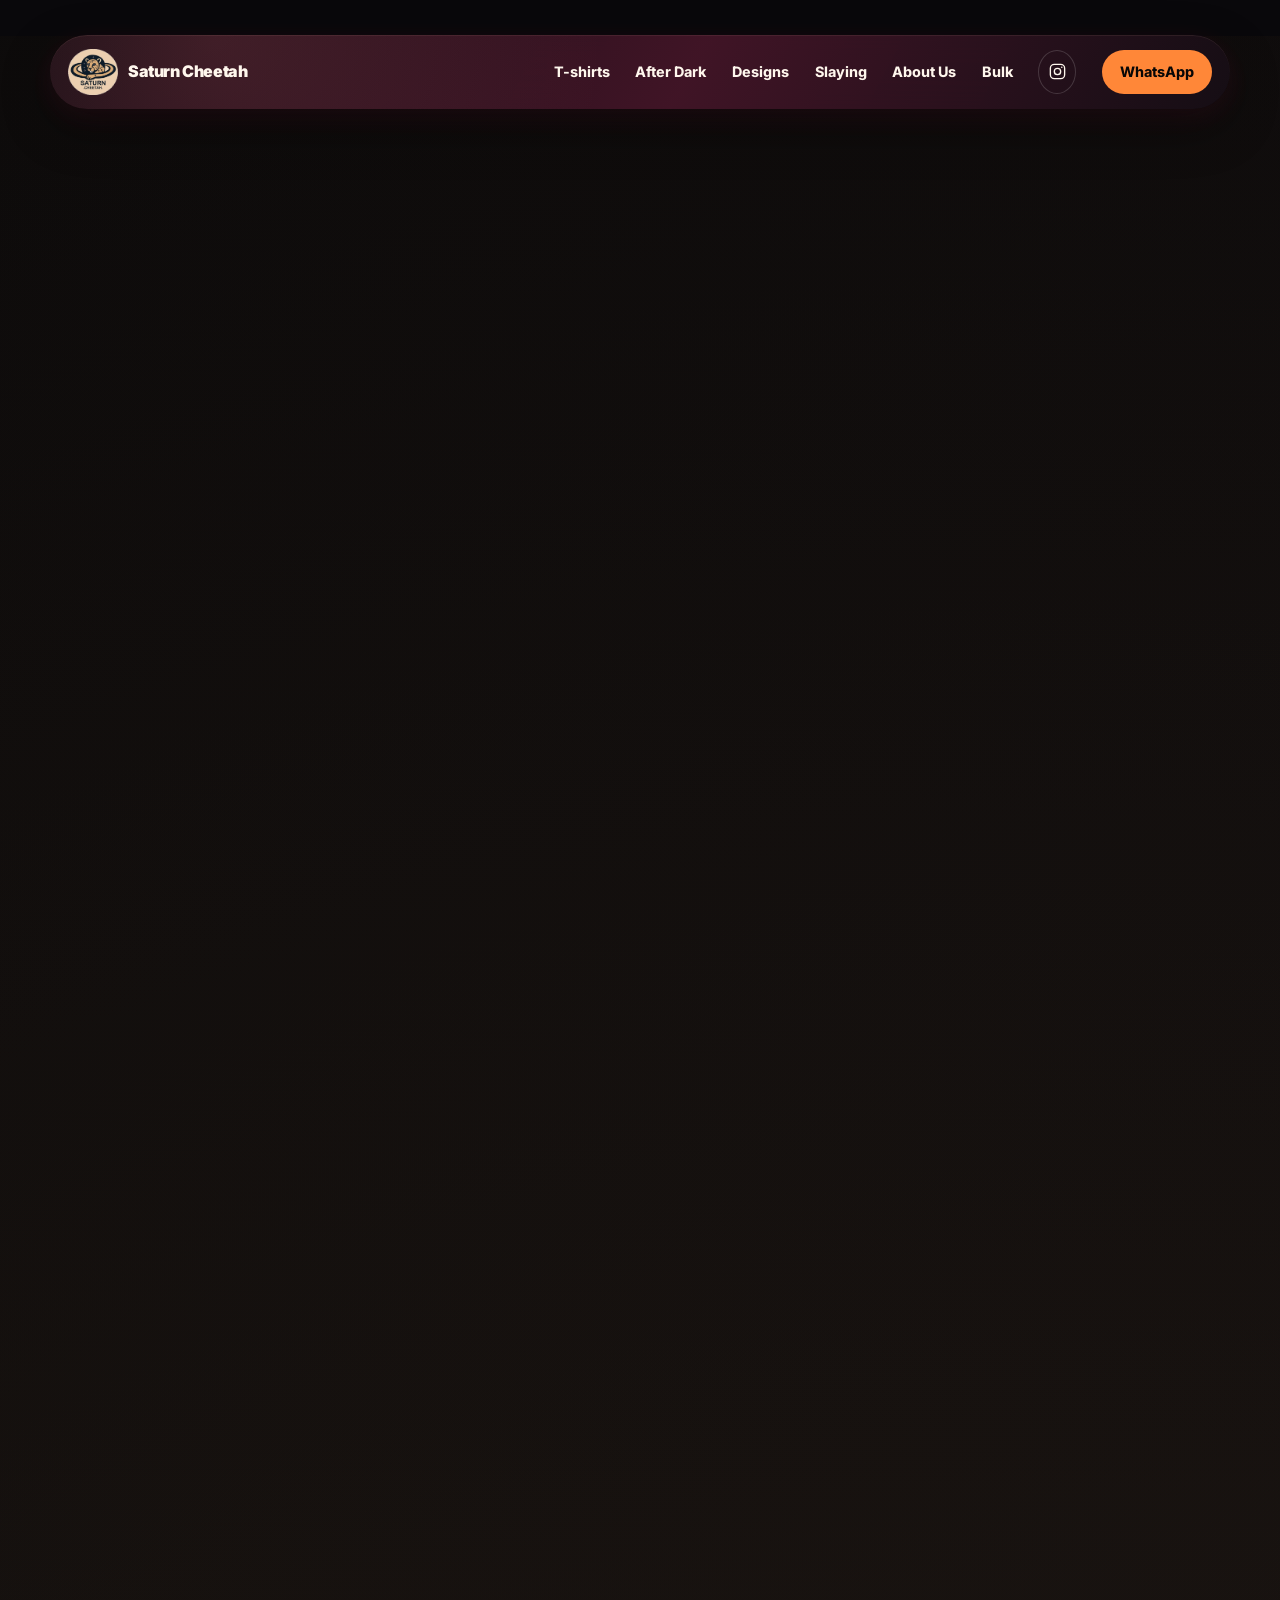
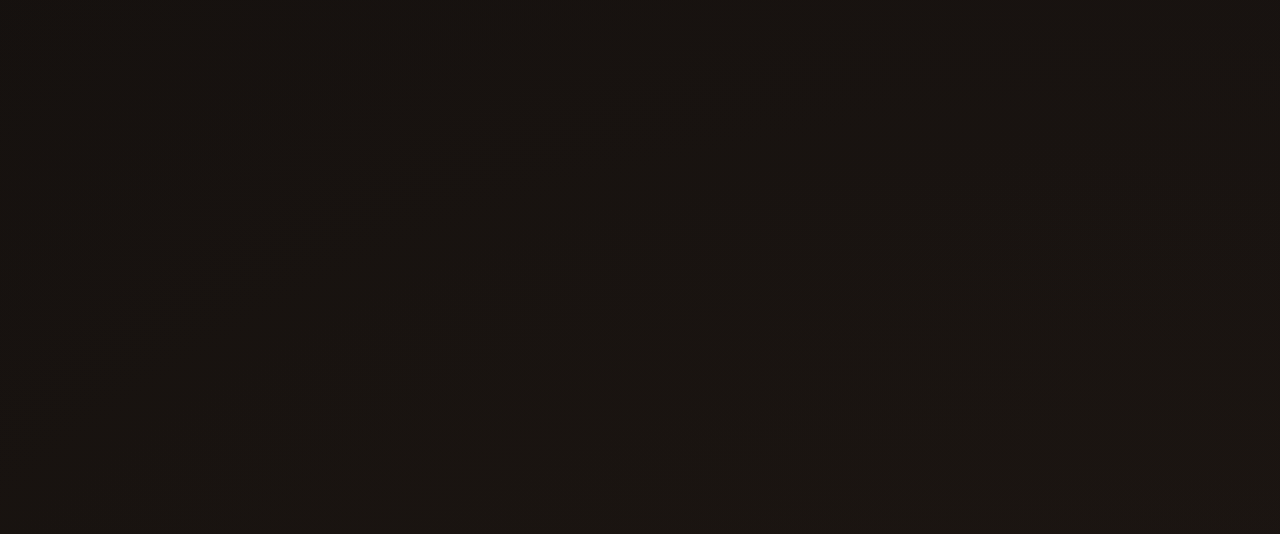
==== commit 5500f5fc: "Fix consumer WhatsApp conversion paths" ====
--- a/about.html
+++ b/about.html
@@ -36,7 +36,7 @@
         <a class="nav-social" href="https://www.instagram.com/saturncheetahstore" target="_blank" rel="noopener noreferrer" aria-label="Visit Saturn Cheetah on Instagram">
           <svg viewBox="0 0 24 24" aria-hidden="true"><rect x="3" y="3" width="18" height="18" rx="5"></rect><circle cx="12" cy="12" r="4"></circle><circle cx="17.4" cy="6.6" r="1"></circle></svg>
         </a>
-        <a class="nav-cta" href="index.html#contact">WhatsApp</a>
+        <a class="nav-cta" href="https://wa.me/917780478506" target="_blank" rel="noopener noreferrer" data-whatsapp-action="general">WhatsApp</a>
       </nav>
     </div>
   </header>
@@ -78,7 +78,10 @@
         </aside>
 
         <p class="origin-closing">Your thought. Your voice. <span>Your moment, made timeless.</span></p>
-        <a class="button button-primary about-home-link" href="index.html#direction">Create Something Personal <span aria-hidden="true">↗</span></a>
+        <div class="about-actions">
+          <a class="button button-primary about-home-link" href="index.html#direction">Create Something Personal <span aria-hidden="true">↗</span></a>
+          <a class="button button-whatsapp" href="https://wa.me/917780478506" target="_blank" rel="noopener noreferrer" data-whatsapp-action="general">Chat on WhatsApp <span aria-hidden="true">↗</span></a>
+        </div>
       </div>
     </section>
   </main>
@@ -94,6 +97,7 @@
         <a href="index.html#direction">Designs</a>
         <a href="about.html" aria-current="page">About Us</a>
         <a href="processing-shipping.html">Processing &amp; Shipping</a>
+        <a href="https://wa.me/917780478506" target="_blank" rel="noopener noreferrer" data-whatsapp-action="general">WhatsApp</a>
         <a class="footer-instagram" href="https://www.instagram.com/saturncheetahstore" target="_blank" rel="noopener noreferrer">
           <svg viewBox="0 0 24 24" aria-hidden="true"><rect x="3" y="3" width="18" height="18" rx="5"></rect><circle cx="12" cy="12" r="4"></circle><circle cx="17.4" cy="6.6" r="1"></circle></svg><span>Instagram</span>
         </a>
--- a/assets/css/site.min.css
+++ b/assets/css/site.min.css
@@ -1 +1 @@
-:root{--ink:#080706;--ink-raised:#15110f;--ink-warm:#21140e;--cream:#fff7ed;--cream-muted:#d5c7b8;--sand:#e6c59f;--sand-light:#f5e9d9;--surface-main:#0b0b0c;--surface-raised:#151515;--surface-secondary:#191817;--surface-cream:#f3e0c8;--text-light:#fff8ef;--text-muted:#cfc3b5;--text-dark:#17120f;--pink:#ff4fb8;--orange:#ff8738;--orange-light:#ffa562;--whatsapp:#35d07f;--after-dark-oxblood:#3f171b;--after-dark-burgundy:#541d22;--after-dark-silver:#a9a7a2;--line-dark:rgb(255 247 237 / 16%);--line-light:rgb(8 7 6 / 15%);--shadow:0 24px 70px rgb(0 0 0 / 28%);--radius-small:12px;--radius-medium:20px;--radius-large:30px;--content-width:1180px;--header-height:74px;--mobile-header-height:60px;--gutter:clamp(16px, 3vw, 30px);--section-space:clamp(64px, 8vw, 104px);--ease-premium:cubic-bezier(0.22, 1, 0.36, 1);--font-sans:Inter,ui-sans-serif,system-ui,-apple-system,BlinkMacSystemFont,"Segoe UI",sans-serif;--font-editorial:"Bodoni Moda","Bodoni 72",Didot,"Iowan Old Style",Georgia,serif;--font-display:var(--font-editorial)}*,::after,::before{box-sizing:border-box}html{scroll-behavior:smooth;scroll-padding-top:calc(var(--header-height) + 20px)}body{margin:0;color:var(--text-light);background:var(--surface-main);font-family:var(--font-sans);font-synthesis:none;line-height:1.55;text-rendering:optimizeLegibility;-webkit-font-smoothing:antialiased;-webkit-tap-highlight-color:transparent}body.modal-open,body.nav-open{overflow:hidden}html:not(.js-enabled) [data-tab-panel][hidden]{display:block!important}html:not(.js-enabled) .tab-list{display:none}img,video{display:block;max-width:100%}button,input,select,textarea{font:inherit}a,button,summary{touch-action:manipulation}a{color:inherit}h1,h2,h3,p{overflow-wrap:break-word}h1,h2,h3{text-wrap:balance}[hidden]{display:none!important}.container{width:min(calc(100% - (var(--gutter) * 2)),var(--content-width));margin-inline:auto}.section{padding-block:var(--section-space)}.sr-only{position:absolute;width:1px;height:1px;padding:0;margin:-1px;overflow:hidden;clip:rect(0,0,0,0);white-space:nowrap;border:0}.skip-link{position:fixed;top:-80px;left:16px;z-index:1000;padding:11px 16px;border-radius:10px;color:var(--ink);background:var(--orange);font-weight:850}.skip-link:focus{top:14px}:focus-visible{outline:3px solid var(--orange);outline-offset:3px}.site-header{position:sticky;top:0;z-index:100;min-height:var(--header-height);margin-bottom:calc(var(--header-height) * -1);border-bottom:1px solid transparent;color:var(--cream);background:0 0;transition:border-color 360ms var(--ease-premium),background-color 360ms var(--ease-premium),box-shadow 360ms var(--ease-premium)}.site-header.is-menu-open,.site-header.is-scrolled{border-color:var(--line-dark);background:rgb(8 7 6 / 94%);box-shadow:0 12px 38px rgb(0 0 0 / 32%)}@supports (backdrop-filter:blur(16px)){.site-header.is-menu-open,.site-header.is-scrolled{background:rgb(8 7 6 / 80%);backdrop-filter:blur(16px) saturate(125%)}}.nav-shell{position:relative;display:flex;min-height:var(--header-height);align-items:center;justify-content:space-between;gap:24px}.brand,.footer-brand{display:inline-flex;align-items:center;gap:10px;color:var(--cream);font-weight:900;letter-spacing:-.025em;text-decoration:none}.brand img{width:50px;height:50px;object-fit:contain}.primary-nav{display:flex;align-items:center;gap:clamp(16px,2vw,28px)}.primary-nav a{display:inline-flex;min-height:44px;align-items:center;justify-content:center;color:var(--cream);font-size:.9rem;font-weight:750;text-decoration:none}.primary-nav a[aria-current=location]{color:var(--orange-light)}.primary-nav .nav-cta{padding-inline:18px;border-radius:999px;color:var(--ink);background:var(--orange)}.nav-toggle{display:none;width:48px;height:48px;padding:8px 11px;border:0;color:var(--cream);background:0 0;cursor:pointer}.nav-toggle span{display:block;width:25px;height:2px;margin-block:5px;background:currentColor;transition:transform 180ms,opacity 180ms}.nav-toggle[aria-expanded=true] span:first-child{transform:translateY(7px) rotate(45deg)}.nav-toggle[aria-expanded=true] span:nth-child(2){opacity:0}.nav-toggle[aria-expanded=true] span:nth-child(3){transform:translateY(-7px) rotate(-45deg)}.eyebrow{margin:0 0 10px;color:var(--orange);font-size:.72rem;font-weight:900;letter-spacing:.15em;text-transform:uppercase}.section-heading h2{margin:0;font-size:clamp(2.3rem, 5vw, 4.8rem);line-height:.94;letter-spacing:-.06em}.section-heading>p:last-child{margin:16px 0 0;color:var(--cream-muted);font-size:clamp(.98rem, 1.5vw, 1.1rem)}.compact-heading h2{font-size:clamp(2.2rem, 4.2vw, 4rem)}.button{display:inline-flex;min-height:50px;align-items:center;justify-content:center;gap:9px;padding:13px 22px;border:1px solid transparent;border-radius:999px;color:inherit;font-weight:850;line-height:1.15;text-align:center;text-decoration:none;cursor:pointer;transition:transform 180ms,border-color 180ms,background-color 180ms,box-shadow 180ms}.button:active{transform:scale(.98)}.button-primary{color:var(--ink);background:var(--orange);box-shadow:0 14px 34px rgb(255 135 56 / 20%)}.button-secondary{border-color:rgb(255 247 237 / 48%);color:var(--cream);background:rgb(8 7 6 / 38%)}.button-whatsapp{color:var(--ink);background:var(--whatsapp);box-shadow:0 14px 34px rgb(53 208 127 / 18%)}.bulk-tee-section,.faq-section,.reviews-section,.secondary-section{box-shadow:inset 0 1px rgb(169 167 162 / 10%)}.bulk-tee-card,.faq-list details,.review-card,.whatsapp-enquiry-panel{border-color:rgb(169 167 162 / 20%)}:is(a,button,summary):focus-visible{box-shadow:0 0 0 5px rgb(84 29 34 / 22%)}.tertiary-link{display:inline-flex;min-height:44px;align-items:center;gap:8px;color:#7b3212;font-size:.9rem;font-weight:850}.hero{position:relative;isolation:isolate;min-height:clamp(650px,56.25vw,820px);overflow:hidden;background:var(--ink)}.hero::after{position:absolute;z-index:1;inset:0;content:"";background:linear-gradient(90deg,rgb(8 7 6 / 97%) 0,rgb(8 7 6 / 84%) 31%,rgb(8 7 6 / 24%) 60%,transparent 82%),linear-gradient(0deg,rgb(8 7 6 / 36%) 0,transparent 34%);pointer-events:none}.hero-content{display:flex;min-height:inherit;align-items:center;padding-top:calc(var(--header-height) + 44px);padding-bottom:64px}.hero-copy{width:min(52%,620px)}.hero-copy>:not(.hero-picture){position:relative;z-index:2}.hero-brand-line{margin:0 0 16px;color:var(--pink);font-size:.78rem;font-weight:900;letter-spacing:.16em;text-transform:uppercase}.hero h1{margin:0;font-size:clamp(3.4rem, 5.9vw, 6.4rem);line-height:.9;letter-spacing:-.075em}.hero h1 span{color:var(--orange)}.hero-mobile-break{display:none}.hero-lead{max-width:580px;margin:22px 0 0;color:var(--cream-muted);font-size:clamp(1rem, 1.45vw, 1.16rem)}.hero-proof-chips{display:flex;flex-wrap:wrap;gap:8px;margin:22px 0 0;padding:0;list-style:none}.hero-proof-chips li{border:1px solid var(--line-dark);border-radius:999px;font-size:.72rem;font-weight:850;letter-spacing:.03em}.hero-actions{display:flex;flex-wrap:wrap;gap:10px;margin-top:26px}.hero-note{margin:12px 0 0;color:#b9aa9b;font-size:.8rem;font-weight:700}.hero-picture{position:absolute;z-index:0;inset:0}.hero-picture img{width:100%;height:100%;object-fit:cover;object-position:65% center}.hero-intro{opacity:1;transform:none}.js-enabled .hero:not(.is-ready) .hero-intro{opacity:0;transform:translateY(14px)}.js-enabled .hero.is-ready .hero-intro{opacity:1;transform:none;transition:opacity 560ms var(--ease-premium),transform 560ms var(--ease-premium)}.js-enabled .hero.is-ready .hero-intro-1{transition-delay:50ms}.js-enabled .hero.is-ready .hero-intro-2{transition-delay:110ms}.js-enabled .hero.is-ready .hero-intro-3{transition-delay:180ms}.js-enabled .hero.is-ready .hero-intro-4{transition-delay:250ms}.js-enabled .hero.is-ready .hero-intro-5{transition-delay:320ms}.js-enabled .hero-picture img{transform:scale(1.025)}.js-enabled .hero.is-ready .hero-picture img{transform:scale(1);transition:transform 1s var(--ease-premium)}.tee-section{color:var(--ink);background:var(--sand-light)}.tee-selector{overflow:hidden;border:1px solid var(--line-light);border-radius:var(--radius-large);background:#fffaf2;box-shadow:0 24px 70px rgb(70 38 20 / 12%)}.tee-segments{display:grid;grid-template-columns:repeat(2,minmax(0,1fr));gap:8px;max-width:640px;margin:0;padding:16px;border:0}.tee-segments label{position:relative;cursor:pointer}.tee-segments input{position:absolute;opacity:0;pointer-events:none}.tee-segments label>span{display:flex;min-height:64px;align-items:center;justify-content:center;gap:8px;padding:12px;border:1px solid var(--line-light);border-radius:999px;background:#f4e6d5;font-size:.9rem;font-weight:760;text-align:center;transition:background-color 180ms,border-color 180ms,color 180ms}.tee-segments input:checked+span{border-color:var(--ink);color:var(--cream);background:var(--ink)}.tee-segments input:focus-visible+span{outline:3px solid var(--orange);outline-offset:3px}.tee-stage{display:grid;grid-template-columns:minmax(420px,1fr) minmax(0,1fr);grid-template-areas:"visual primary" "visual options" "visual secondary";grid-template-rows:auto auto 1fr;min-height:520px;border-top:1px solid var(--line-light)}.tee-visual{position:relative;display:grid;min-width:0;min-height:0;margin:0;place-items:center;overflow:hidden;padding:24px;grid-area:visual}.tee-visual img{width:min(100%,560px);max-width:100%;height:auto;aspect-ratio:994/1583;object-fit:contain;object-position:center;transition:opacity 180ms ease,transform .7s var(--ease-premium),filter .5s ease}.tee-visual.is-changing img{opacity:0}.tee-visual figcaption{position:absolute;top:16px;left:16px;padding:7px 10px;border-radius:999px;color:var(--cream);background:rgb(8 7 6 / 78%);font-size:.68rem;font-weight:800}.tee-details{display:flex;flex-direction:column;align-items:flex-start;justify-content:center;padding-inline:clamp(30px,5vw,68px)}.tee-details-primary{grid-area:primary;align-self:end;padding-top:clamp(30px,5vw,68px);padding-bottom:10px}.tee-details-secondary{grid-area:secondary;align-self:start;padding-top:10px;padding-bottom:clamp(30px,5vw,68px)}.product-spec{margin:0 0 8px;color:#9a3d15;font-size:.75rem;font-weight:900;letter-spacing:.1em;text-transform:uppercase}.tee-details h3{margin:0;font-size:clamp(2rem, 4vw, 3.7rem);line-height:.98;letter-spacing:-.055em}.tee-summary{max-width:520px;margin:14px 0 0;color:#594b40;font-size:1.02rem}.tee-options{display:grid;grid-area:options;width:100%;align-self:center;gap:14px;margin:0;padding:10px clamp(30px,5vw,68px)}.tee-option-group{min-width:0;margin:0;padding:0;border:0}.tee-option-group legend{margin-bottom:8px;color:#7b3212;font-size:.72rem;font-weight:900;letter-spacing:.08em;text-transform:uppercase}.tee-option-group legend strong{color:var(--ink)}.tee-colour-options,.tee-size-options{display:flex;align-items:center;flex-wrap:wrap;gap:6px}.tee-colour-options button,.tee-size-options button{display:inline-flex;min-height:44px;align-items:center;justify-content:center;gap:7px;padding:7px 10px;border:1px solid #bea991;border-radius:999px;color:var(--ink);background:#fffaf2;font:inherit;font-size:.72rem;font-weight:800;cursor:pointer;transition:border-color 180ms,background-color 180ms,box-shadow 180ms}.tee-colour-indicator{width:15px;height:15px;flex:0 0 auto;border:1px solid #766b60;border-radius:50%;background:var(--swatch-colour);box-shadow:inset 0 0 0 1px rgb(255 255 255 / 32%)}.tee-colour-options button[aria-pressed=true],.tee-size-options button[aria-pressed=true]{border-color:var(--ink);background:#f0dac0;box-shadow:inset 0 0 0 1px var(--ink)}.tee-colour-options button:focus-visible,.tee-size-options button:focus-visible{outline:3px solid var(--orange);outline-offset:2px}.tee-size-options button{min-width:46px;min-height:44px;font-size:.8rem}.tee-size-prompt{margin:8px 0 0;color:#9d2819;font-size:.82rem;font-weight:800}.tee-details dl{display:grid;grid-template-columns:repeat(2,minmax(0,1fr));width:100%;max-width:570px;gap:12px;margin:20px 0}.tee-details dl div{padding:14px;border:1px solid var(--line-light);border-radius:var(--radius-small);background:#f6eadc}.tee-details dt{margin-bottom:4px;font-size:.68rem;font-weight:900;letter-spacing:.1em;text-transform:uppercase}.tee-details dd{margin:0;font-size:.9rem;font-weight:760}.tee-details .tertiary-link{margin-top:12px}.tab-module{overflow:hidden;border:1px solid var(--line-dark);border-radius:var(--radius-large);background:var(--surface-raised);box-shadow:var(--shadow)}.tab-list{display:flex;gap:8px;padding:12px;border-bottom:1px solid var(--line-dark)}.tab-list button{min-height:48px;padding:10px 18px;border:1px solid transparent;border-radius:999px;color:var(--text-muted);background:0 0;font-weight:850;cursor:pointer}.tab-list button[aria-selected=true]{border-color:rgb(255 135 56 / 55%);color:var(--ink);background:var(--orange)}.tab-panel{padding:clamp(20px,4vw,40px)}.panel-intro{display:flex;align-items:end;justify-content:space-between;gap:24px;margin-bottom:20px}.panel-intro p{max-width:650px;margin:0;color:var(--text-muted)}.panel-intro span{color:#a8998b;font-size:.72rem}.design-gallery{display:flex;align-items:flex-start;gap:14px;padding-top:6px;overflow-x:auto;overscroll-behavior-inline:contain;scroll-snap-type:inline mandatory;scrollbar-width:none}.design-gallery::-webkit-scrollbar{display:none}.design-gallery-meta{display:flex;justify-content:flex-end;margin-bottom:10px}.design-gallery-meta p{min-width:68px;margin:0;padding:6px 10px;border:1px solid;border-radius:999px;color:#574b43;background:#fff8ef;font-size:.72rem;font-weight:900;letter-spacing:.08em;text-align:center}.design-card{--editorial-offset:0px;display:flex;flex:0 0 clamp(190px,24vw,240px);align-self:start;min-width:0;flex-direction:column;color:#17120f;scroll-snap-align:start;text-align:left;transform:translateY(var(--editorial-offset));transition:transform 220ms var(--ease-premium),border-color 220ms ease,box-shadow 220ms ease}.design-preview{display:grid;width:100%;aspect-ratio:4/5;place-items:center;overflow:hidden;cursor:zoom-in}.design-preview img{width:100%;height:100%;min-width:0;min-height:0;max-width:100%;max-height:100%;object-fit:cover;object-position:center}.design-card-kicker{margin:0 0 5px;color:#9a3d15;font-size:.62rem;font-weight:900;letter-spacing:.12em;text-transform:uppercase}.design-card-custom-story{border-color:rgb(255 135 56 / 52%)}.design-card[data-tee-tone=black] .design-preview{background:#f8ead8}.design-card[data-tee-tone=white] .design-preview{background:#151515}.design-card-body{display:flex;flex:1;flex-direction:column;border-top:1px solid}.design-card h3{line-height:1.25}.design-card-body a{display:inline-flex;align-items:center;align-self:flex-start;color:#17120f;font-size:.76rem;font-weight:900;text-decoration:underline;text-decoration-color:var(--orange);text-decoration-thickness:2px;text-underline-offset:4px}.design-card:is(:hover,:focus-within,.is-active){border-color:var(--orange);box-shadow:0 18px 34px rgb(23 18 15 / 16%);transform:translateY(calc(var(--editorial-offset) - 5px))}.direction-section .form-submit p,.direction-section .panel-intro p,.direction-section .section-heading>p:last-child{color:#574b43}.direction-section .tab-module{box-shadow:0 24px 60px rgb(23 18 15 / 14%)}.direction-section .tab-list button[aria-selected=true]{color:var(--ink);background:var(--orange)}.direction-section .design-card{border-color:rgb(23 18 15 / 18%);color:#17120f;background:#fff8ef}.direction-section .design-card:is(:hover,:focus-within,.is-active){border-color:var(--orange)}.direction-section .customise-form{border-color:rgb(23 18 15 / 18%);background:#fff8ef}.direction-section .field label,.direction-section .optional-details summary{color:#17120f}.direction-section input,.direction-section select,.direction-section textarea{border-color:rgb(23 18 15 / 18%);color:#17120f;background:#fffaf2}.direction-section input::placeholder,.direction-section textarea::placeholder{color:#71655c}.direction-section .optional-details{border-color:rgb(23 18 15 / 18%);background:#f8ead8}.direction-section .optional-grid{border-color:rgb(23 18 15 / 14%);background:#fff8ef}.customise-form{padding:clamp(18px,3vw,30px);border:1px solid var(--line-dark);border-radius:var(--radius-medium);background:var(--surface-raised)}.form-grid,.optional-grid{display:grid;grid-template-columns:repeat(3,minmax(0,1fr));gap:14px}.field{min-width:0}.field label{display:block;margin-bottom:7px;color:var(--cream);font-size:.78rem;font-weight:850}.field-wide{grid-column:1/-1}input,select,textarea{width:100%;min-height:48px;padding:11px 13px;border:1px solid var(--line-dark);border-radius:var(--radius-small);outline:0;color:var(--text-light);background:var(--surface-secondary)}textarea{min-height:96px;resize:vertical}input:focus,select:focus,textarea:focus{border-color:var(--orange);box-shadow:0 0 0 4px rgb(255 135 56 / 14%)}.optional-details{margin-top:16px;border:1px solid var(--line-dark);border-radius:var(--radius-small)}.optional-details summary{display:flex;min-height:48px;align-items:center;padding:11px 14px;font-weight:850;cursor:pointer}.optional-grid{padding:16px;border-top:1px solid var(--line-dark)}.form-submit{display:flex;align-items:center;justify-content:space-between;gap:20px;margin-top:18px}.form-submit p{max-width:440px;margin:0;color:#a8998b;font-size:.76rem}.after-dark-section{--after-dark-obsidian:#080808;--after-dark-charcoal:#151515;--after-dark-bone:#e4d5c8;position:relative;overflow:hidden;color:var(--after-dark-bone);background:radial-gradient(circle at 10% 18%,rgb(84 29 34 / 34%),transparent 29%),radial-gradient(circle at 92% 84%,rgb(63 23 27 / 30%),transparent 24%),var(--after-dark-obsidian)}.after-dark-section::before{position:absolute;aspect-ratio:1;box-shadow:18px 0 0 -17px rgb(84 29 34 / 72%);content:"";opacity:.62;pointer-events:none}.after-dark-shell{position:relative;z-index:1;grid-template-columns:minmax(0,0.82fr) minmax(0,1.18fr);grid-template-areas:"intro lead" "options options" "support support";align-items:center;gap:clamp(22px,4vw,48px)}.after-dark-intro{grid-area:intro}.after-dark-kicker{color:var(--after-dark-silver);letter-spacing:.16em;text-transform:uppercase}.after-dark-intro h2{max-width:520px;color:var(--after-dark-bone);font-family:var(--font-editorial)}.after-dark-lead{color:var(--after-dark-bone)}.after-dark-feasibility{max-width:560px;color:var(--after-dark-silver)}.after-dark-garments{display:flex;flex-wrap:wrap;gap:8px;margin:20px 0 0;padding:0;list-style:none}.after-dark-garments li{padding:7px 10px;border:1px solid;border-radius:999px;color:var(--after-dark-bone);background:rgb(21 21 21 / 78%);font-size:.7rem;font-weight:760}.after-dark-actions{display:flex;flex-wrap:wrap;gap:10px}.after-dark-actions .button{min-height:48px;width:100%}.after-dark-actions .button-secondary{border-color:rgb(169 167 162 / 42%);color:var(--after-dark-bone);background:rgb(21 21 21 / 72%)}.after-dark-lead-visual{grid-area:lead;margin:0;overflow:hidden;border:1px solid;border-radius:22px;background:var(--after-dark-charcoal);box-shadow:0 24px 70px rgb(0 0 0 / 45%)}.after-dark-lead-visual img,.after-dark-lead-visual picture{display:block;width:100%}.after-dark-lead-visual img{height:auto;object-fit:contain}.after-dark-lead-visual figcaption{padding:10px 13px;border-top:1px solid;color:var(--after-dark-silver);background:var(--after-dark-charcoal);font-size:.68rem}.after-dark-options{display:grid;grid-area:options;grid-template-columns:repeat(4,minmax(0,1fr));gap:10px;outline:0}.after-dark-option{padding:18px;border:1px solid;border-radius:16px;background:rgb(21 21 21 / 86%);transition:transform 180ms var(--ease-premium),border-color 180ms ease,box-shadow 180ms ease}.after-dark-option>span{color:#9e464d;font-family:var(--font-editorial);font-size:.76rem}.after-dark-option h3{margin:10px 0 6px;color:var(--after-dark-bone);font-size:.95rem}.after-dark-option p{margin:0;color:var(--after-dark-silver);font-size:.76rem}.after-dark-options:focus-visible{outline:3px solid var(--orange);outline-offset:5px}.after-dark-supporting{display:grid;grid-area:support;grid-template-columns:repeat(2,minmax(0,1fr));gap:12px}.after-dark-supporting figure{display:grid;grid-template-columns:minmax(120px,0.72fr) minmax(0,1fr);align-items:center;margin:0;overflow:hidden;border:1px solid;border-radius:16px}.after-dark-supporting picture{display:block;height:190px;background:var(--after-dark-obsidian)}.after-dark-supporting figcaption{color:var(--after-dark-bone);font-family:var(--font-editorial)}.after-dark-section{background:radial-gradient(circle at 8% 12%,rgb(135 61 56 / 32%),transparent 28%),radial-gradient(circle at 92% 78%,rgb(84 29 34 / 34%),transparent 30%),linear-gradient(145deg,#080808 0,#171112 52%,#080808 100%)}.after-dark-shell{grid-template-columns:minmax(300px,0.78fr) minmax(0,1.22fr);grid-template-areas:"intro media" "config media";align-items:start;gap:clamp(24px,4vw,46px)}.after-dark-media{display:grid;grid-area:media;min-width:0;gap:12px}.after-dark-lead-visual{grid-area:auto;border-color:rgb(169 167 162 / 46%);background:#241a1b;box-shadow:0 28px 74px rgb(0 0 0 / 52%),0 0 46px rgb(135 61 56 / 16%)}.after-dark-lead-visual img{width:100%;max-height:660px;object-fit:contain;background:#241a1b}.after-dark-lead-visual figcaption{color:#c6bbb1;background:#21191a}.after-dark-supporting{grid-template-columns:repeat(3,minmax(0,1fr));gap:10px;outline:0}.after-dark-supporting figure{display:flex;min-width:0;flex-direction:column;border-color:rgb(169 167 162 / 34%);background:#261c1d}.after-dark-supporting img{object-fit:contain;width:100%;height:156px;padding:6px;object-fit:contain;background:#2a1f20}.after-dark-supporting figcaption{min-height:54px;padding:10px 12px;color:var(--after-dark-bone);font-family:inherit;font-size:.74rem;font-weight:780}.after-dark-supporting:focus-visible{outline:3px solid var(--orange);outline-offset:4px}.after-dark-step{letter-spacing:.12em;text-transform:uppercase}.after-dark-configurator-heading h3{color:var(--after-dark-bone);font-family:var(--font-editorial);line-height:1}.after-dark-choice-group{min-width:0;margin:15px 0 0;padding:0;border:0}.after-dark-choice-group legend,.after-dark-configurator .field label{margin-bottom:7px;color:var(--after-dark-bone);font-size:.72rem;font-weight:850}.after-dark-choice-group legend span{color:var(--after-dark-silver);font-size:.65rem;font-weight:650}.after-dark-choice-grid{display:grid;gap:7px}.after-dark-choice-grid-three{grid-template-columns:repeat(3,minmax(0,1fr))}.after-dark-choice-grid-two,.after-dark-customisation-grid{grid-template-columns:repeat(2,minmax(0,1fr))}.after-dark-size-grid{grid-template-columns:repeat(6,minmax(44px,1fr))}.after-dark-choice-grid label{position:relative;min-width:0;cursor:pointer}.after-dark-choice-grid input{position:absolute;width:1px;height:1px;opacity:0;pointer-events:none}.after-dark-choice-grid label>span{display:flex;min-height:44px;align-items:center;justify-content:center;padding:8px 9px;border:1px solid;border-radius:11px;color:var(--after-dark-bone);background:#2b2223;font-size:.7rem;font-weight:760;line-height:1.2;text-align:center;transition:border-color 160ms,background-color 160ms,box-shadow 160ms}.after-dark-choice-grid input:checked+span{border-color:#c47872;color:#fff8ef;background:#64302f;box-shadow:inset 0 0 0 1px rgb(228 213 200 / 18%)}.after-dark-choice-grid input:focus-visible+span{outline:3px solid var(--orange);outline-offset:2px}.after-dark-form-grid{display:grid;grid-template-columns:minmax(90px,0.65fr) minmax(0,1.35fr);gap:10px;margin-top:15px}.after-dark-configurator input[type=number],.after-dark-configurator select{min-height:46px;border-color:rgb(169 167 162 / 38%);color:var(--after-dark-bone);background:#2b2223}.after-dark-configurator select option{color:var(--after-dark-bone);background:#21191a}.after-dark-field-error{margin:7px 0 0;color:#f3a29b;font-size:.72rem;font-weight:760}.after-dark-summary{border:1px solid;border-radius:12px;background:#181314}.after-dark-summary span{color:#c66b64;font-size:.64rem;font-weight:850;letter-spacing:.1em;text-transform:uppercase}.after-dark-summary p{color:var(--after-dark-bone);font-size:.74rem}.after-dark-actions{display:grid;grid-template-columns:1fr;gap:8px}@media (hover:hover){.tee-visual:hover img{filter:contrast(1.025) saturate(1.04);transform:scale(1.025)}.after-dark-option:hover{border-color:rgb(84 29 34 / 88%);box-shadow:0 12px 34px rgb(84 29 34 / 18%);transform:translateY(-3px)}.after-dark-choice-grid label:hover>span{border-color:#9f5a56;box-shadow:0 0 18px rgb(84 29 34 / 26%)}}.after-dark-shell{display:block}.after-dark-hero{display:grid;grid-template-columns:minmax(280px,0.72fr) minmax(0,1.28fr);align-items:center;gap:clamp(28px,5vw,64px)}.after-dark-tagline{color:#d37b73;font-family:var(--font-editorial)}.after-dark-hero .after-dark-lead{margin-top:14px}.after-dark-hero .after-dark-lead-visual{background:radial-gradient(circle at 50% 38%,rgb(135 61 56 / 28%),transparent 58%),#292b30}.after-dark-hero .after-dark-lead-visual img{height:clamp(480px,52vw,680px);max-height:none;background:0 0}.after-dark-configurator{grid-area:config;min-width:0;box-shadow:0 22px 58px rgb(0 0 0 / 34%);background:linear-gradient(135deg,rgb(84 29 34 / 34%),transparent 32%),#1b1c20}.after-dark-configurator-heading{display:flex;flex-wrap:wrap;align-items:end;justify-content:space-between;gap:8px 24px}.after-dark-configurator-heading>p:last-child{max-width:500px;color:#bbb5ae;font-size:.78rem}.after-dark-detail-grid{display:grid;grid-template-columns:repeat(2,minmax(0,1fr));margin-top:22px}.after-dark-style-card{grid-column:1/-1}.after-dark-detail-card legend{color:var(--after-dark-bone);font-family:var(--font-editorial);font-size:1rem}.after-dark-detail-card legend span{color:#c66b64;font-family:inherit;font-size:.68rem;letter-spacing:.08em}.after-dark-size-choices,.after-dark-status-choices,.after-dark-visual-choices{display:grid;gap:8px}.after-dark-panel-choices,.after-dark-style-choices{grid-template-columns:repeat(3,minmax(0,1fr))}.after-dark-compact-choices{grid-template-columns:repeat(4,minmax(0,1fr))}.after-dark-size-choices{grid-template-columns:repeat(6,minmax(0,1fr))}.after-dark-status-choices{grid-template-columns:repeat(2,minmax(0,1fr))}.after-dark-size-choices label,.after-dark-status-choices label,.after-dark-visual-choices label{position:relative;min-width:0;cursor:pointer}.after-dark-size-choices input,.after-dark-status-choices input,.after-dark-visual-choices input{position:absolute;width:1px;height:1px;opacity:0;pointer-events:none}.after-dark-visual-choices label>span{display:grid;min-height:72px;grid-template-columns:50px minmax(0,1fr);align-items:center;gap:9px;padding:7px;border:1px solid;border-radius:12px;color:var(--after-dark-bone);background:#303137;transition:border-color 160ms,background-color 160ms,box-shadow 160ms}.after-dark-visual-choices b{min-width:0;font-size:.7rem;line-height:1.2}.after-dark-thumb{display:block;width:50px;height:56px;border:1px solid;border-radius:8px;background-color:#3a3b40;background-position:center;background-repeat:no-repeat;background-size:cover}.thumb-style-oversized,.thumb-style-regular,.thumb-style-vest{background-image:url("../images/after-dark-final/saturn-after-dark-lead-720.webp")}.thumb-style-regular{background-position:12% 66%}.thumb-style-oversized{background-position:48% 66%}.thumb-style-vest{background-position:72% 66%}.thumb-hardware-chains,.thumb-hardware-eyelets,.thumb-hardware-pressings,.thumb-hardware-rings{background-image:url("../images/after-dark-final/saturn-after-dark-silver-hardware-720.webp")}.thumb-hardware-rings{background-position:8% center}.thumb-hardware-eyelets{background-position:58% center}.thumb-hardware-chains{background-position:32% center}.thumb-hardware-pressings{background-position:88% center}.thumb-panel-clean,.thumb-panel-mixed,.thumb-panel-net{background-image:url("../images/after-dark-final/saturn-after-dark-black-net-720.webp")}.thumb-panel-net{background-position:48% 66%}.thumb-panel-clean{background-position:12% 62%}.thumb-panel-mixed{background-position:78% 58%}.thumb-finish-acid,.thumb-finish-clean,.thumb-finish-distressed{background-image:url("../images/after-dark-final/saturn-after-dark-full-collection-720.webp")}.thumb-finish-clean{background-position:12% 60%}.thumb-finish-distressed{background-position:72% 58%}.thumb-finish-acid{background-color:#4a2826;background-position:76% 28%}.after-dark-size-choices input:checked+span,.after-dark-status-choices input:checked+span,.after-dark-visual-choices input:checked+span{border-color:#d08a83;color:#fff8ef;background:#63302f;box-shadow:inset 0 0 0 1px rgb(228 213 200 / 20%),0 0 22px rgb(135 61 56 / 16%)}.after-dark-size-choices input:focus-visible+span,.after-dark-status-choices input:focus-visible+span,.after-dark-visual-choices input:focus-visible+span{outline:3px solid var(--orange);outline-offset:2px}.after-dark-size-choices label>span,.after-dark-status-choices label>span{display:flex;min-height:44px;align-items:center;justify-content:center;padding:8px;border:1px solid;border-radius:10px;color:var(--after-dark-bone);background:#303137;font-size:.72rem;font-weight:780;line-height:1.2;text-align:center}.after-dark-detail-note{margin:9px 0 0;color:#bbb5ae;font-size:.67rem}.after-dark-quantity-control{display:grid;grid-template-columns:48px minmax(70px,1fr) 48px;max-width:240px}.after-dark-quantity-control button,.after-dark-quantity-control input{color:var(--after-dark-bone);font-weight:850}.after-dark-followup-grid{display:grid;grid-template-columns:minmax(180px,0.65fr) minmax(0,1.35fr);gap:12px;margin-top:14px}.after-dark-followup-grid fieldset{min-width:0;margin:0;padding:0;border:0}.after-dark-followup-grid .field label,.after-dark-followup-grid legend{margin-bottom:7px;color:var(--after-dark-bone);font-size:.72rem;font-weight:850}.after-dark-followup-grid select{background:#303137}.after-dark-configurator .after-dark-actions{grid-template-columns:repeat(2,minmax(0,1fr))}@media (hover:hover){.after-dark-quantity-control button:hover,.after-dark-size-choices label:hover>span,.after-dark-status-choices label:hover>span,.after-dark-visual-choices label:hover>span{border-color:#c47872;box-shadow:0 0 20px rgb(84 29 34 / 24%)}}.process-section{background:radial-gradient(circle at 12% 88%,rgb(255 135 56 / 9%),transparent 30%),var(--surface-main)}.section-heading-light>p:last-child{color:var(--text-muted)}.story-truth{margin:0;padding:16px clamp(20px,4vw,40px);border-bottom:1px solid var(--line-dark);color:var(--text-muted);background:var(--surface-secondary);font-size:.88rem}html:not(.js-enabled) .story-panel[hidden]{display:none!important}.story-tabs{display:grid;grid-template-columns:repeat(4,minmax(0,1fr))}.story-tabs button{display:flex;min-width:0;flex-direction:column;align-items:flex-start;justify-content:center;gap:2px;border-radius:14px;line-height:1.15}.story-tabs button span{font-size:.7rem}.story-tabs button strong{font-size:.84rem}.story-stage{touch-action:pan-y}.story-panel{display:grid;grid-template-columns:minmax(280px,0.9fr) minmax(0,1.1fr)}.story-media{position:relative;display:grid;min-width:0;min-height:0;place-items:center;overflow:hidden;padding:20px;background:var(--surface-main)}.story-media img,.story-media video{width:100%;object-fit:contain;object-position:center}.story-media video{background:#000}.story-media>span{width:100%;padding:7px 10px;border-top:1px solid var(--line-dark);color:var(--text-muted);background:var(--surface-raised);font-size:.68rem;font-weight:800;text-align:center}.story-copy{display:flex;flex-direction:column;align-items:flex-start;justify-content:center}.story-copy h3{max-width:640px;margin:0;font-size:clamp(2rem, 4vw, 4rem);line-height:.98;letter-spacing:-.055em}.story-copy>p:last-child{max-width:560px;margin:16px 0 0;color:var(--text-muted)}.story-action{display:flex;justify-content:flex-end;padding:0 clamp(20px,4vw,40px) clamp(20px,4vw,40px)}.secondary-section{color:var(--text-dark);background:var(--surface-cream)}.secondary-scroller{display:grid;grid-template-columns:repeat(5,minmax(0,1fr));gap:12px}.secondary-card{min-width:0;overflow:hidden;border:1px solid;border-radius:18px;color:var(--text-light);background:var(--surface-main);box-shadow:0 16px 40px rgb(0 0 0 / 18%)}.secondary-image{display:grid;aspect-ratio:4/5;place-items:center;overflow:hidden;background:var(--surface-raised)}.secondary-image img{width:100%;height:100%;padding:5px;object-fit:contain;object-position:center;transform:none;transition:none}.secondary-copy{padding:14px}.secondary-copy>span{color:var(--orange-light);font-size:.64rem;font-weight:900;letter-spacing:.1em;text-transform:uppercase}.secondary-copy h3{margin:4px 0 10px;font-size:1.15rem}.secondary-copy a{display:inline-flex;min-height:44px;align-items:center;color:var(--text-light);font-size:.78rem;font-weight:850;text-decoration:underline;text-decoration-color:var(--orange);text-underline-offset:4px}.faq-section{background:var(--surface-main)}.faq-layout{display:grid;grid-template-columns:minmax(0,0.72fr) minmax(0,1.28fr);align-items:start;gap:clamp(28px,6vw,80px)}.faq-list{display:grid;gap:10px}.faq-list details{border:1px solid var(--line-dark);border-radius:16px;background:var(--surface-raised)}.faq-list summary{display:flex;min-height:58px;align-items:center;justify-content:space-between;gap:20px;padding:14px 18px;font-weight:850;cursor:pointer;list-style:none}.faq-list summary::-webkit-details-marker{display:none}.faq-list summary::after{content:"+";color:var(--orange);font-size:1.35rem}.faq-list details[open] summary::after{content:"−"}.faq-list details p{margin:0;padding:0 18px 18px;color:var(--text-muted)}.final-cta{color:var(--ink);background:var(--orange)}.final-cta .eyebrow{color:#692306}.final-cta-inner{display:flex;align-items:center;justify-content:space-between;gap:40px}.final-cta h2{max-width:760px;margin:0;font-size:clamp(2.4rem, 5vw, 5rem);line-height:.93;letter-spacing:-.06em}.final-cta p:last-child{margin:14px 0 0;color:#4d210e;font-weight:760}.final-cta .button-whatsapp{flex:0 0 auto}.bulk-tee-section{padding-block:clamp(40px,5vw,68px);background:radial-gradient(circle at 88% 12%,rgb(255 135 56 / 11%),transparent 28%),var(--surface-main)}.bulk-tee-card{overflow:hidden;border:1px solid var(--line-dark);border-radius:var(--radius-large);background:var(--surface-raised);box-shadow:var(--shadow)}.bulk-tee-overview{display:grid;grid-template-columns:minmax(0,1fr) auto;align-items:center;gap:clamp(24px,5vw,64px)}.bulk-tee-overview h2{max-width:780px;margin:0;font-size:clamp(2.15rem, 4.6vw, 4.4rem);line-height:.95;letter-spacing:-.055em}.bulk-tee-overview>div>p:not(.eyebrow,.bulk-range-note){max-width:850px;margin:14px 0 0;color:var(--text-muted)}.bulk-option-chips{display:flex;flex-wrap:wrap;gap:8px;margin:18px 0 0;padding:0;list-style:none}.bulk-option-chips li{padding:7px 11px;border:1px solid;border-radius:999px;color:var(--text-light);background:rgb(255 135 56 / 8%);font-size:.72rem;font-weight:850}.bulk-range-note{margin:12px 0 0;color:var(--orange-light);font-size:.78rem;font-weight:760}.bulk-options-toggle{min-width:190px}.bulk-options-panel{padding:clamp(20px,3vw,30px);border-top:1px solid var(--line-dark);background:var(--surface-secondary)}.bulk-form-grid{display:grid;grid-template-columns:repeat(3,minmax(0,1fr));gap:14px}.bulk-form-submit{display:flex;align-items:center;justify-content:space-between;gap:20px;margin-top:18px}.bulk-form-submit p{max-width:520px;margin:0;color:var(--text-muted);font-size:.76rem}.nav-social{width:38px;min-width:38px;height:38px;display:grid;place-items:center;padding:0!important;border:1px solid rgba(255,255,255,.16);border-radius:50%}.footer-instagram svg,.nav-social svg{width:19px;height:19px;fill:none;stroke:currentColor;stroke-width:1.7}.footer-instagram svg circle:last-child,.nav-social svg circle:last-child{fill:currentColor;stroke:none}.footer-instagram{display:inline-flex;gap:7px;align-items:center}.founder-identity{display:grid;gap:15px}.founder-portrait{position:relative;overflow:hidden;width:min(100%,230px);aspect-ratio:4/5;margin:0;border:1px solid rgba(215,173,105,.34);border-radius:120px 120px 12px 12px;background:#0c090c;box-shadow:0 18px 50px rgba(0,0,0,.36)}.founder-portrait img{width:100%;height:100%;object-fit:cover;object-position:center 30%;filter:saturate(.9) contrast(1.04)}.portrait-section{position:relative;overflow:hidden;color:#f8f1e8;background:radial-gradient(ellipse at 74% 32%,rgb(150 67 82 / 16%),transparent 32rem),linear-gradient(155deg,#09080b,#1a1018 58%,#09080b)}.portrait-teaser{position:relative;display:grid;grid-template-columns:1fr auto;align-items:center;gap:clamp(18px,3vw,38px);overflow:hidden;border:1px solid;border-radius:18px;color:inherit;background:rgb(255 255 255 / 3%);box-shadow:0 32px 90px rgb(0 0 0 / 28%);text-decoration:none;transition:border-color .3s ease,transform .45s var(--ease-premium),box-shadow .45s ease}.portrait-teaser-copy{padding:clamp(24px,3vw,38px)}.portrait-teaser-copy h2{margin:10px 0 18px;color:#fff9f0;font-family:var(--font-display);font-size:clamp(2.2rem, 3.5vw, 3.8rem);font-weight:500;line-height:.9;letter-spacing:-.05em}.portrait-teaser-copy>p:not(.eyebrow){max-width:38ch;margin:0;color:rgb(248 241 232 / 68%);line-height:1.7}.portrait-teaser-action{display:inline-flex;gap:10px;margin-top:22px;color:#f1c4d0;font-size:.76rem;font-weight:700;letter-spacing:.12em;text-transform:uppercase}.portrait-teaser-visual{position:relative;width:clamp(100px,12vw,150px);aspect-ratio:1;margin:0 clamp(20px,3vw,42px) 0 0;overflow:hidden;border:1px solid;border-radius:50%}.portrait-teaser-visual::after{position:absolute;inset:0;background:linear-gradient(90deg,rgb(15 10 14 / 18%),transparent 50%);content:"";pointer-events:none}.portrait-teaser-visual img{width:100%;height:100%;object-fit:cover;transition:transform .8s var(--ease-premium),filter .4s ease}.portrait-teaser-visual figcaption{position:absolute;width:1px;height:1px;overflow:hidden;clip:rect(0 0 0 0)}.portrait-teaser:is(:hover,:focus-visible){border-color:rgb(216 181 165 / 44%);box-shadow:0 38px 100px rgb(0 0 0 / 40%);transform:translateY(-4px)}.portrait-teaser:is(:hover,:focus-visible) img{filter:brightness(1.04);transform:scale(1.025)}@media (max-width:900px){.primary-nav .nav-social{width:46px;height:46px;justify-self:start}.portrait-teaser{grid-template-columns:1fr auto}}@media (max-width:767px){.founder-portrait{width:min(72vw,270px)}.portrait-section{padding-block:48px}.portrait-teaser{border-radius:12px}.portrait-teaser-copy{padding:24px 0 24px 22px}.portrait-teaser-copy h2{font-size:clamp(2.15rem, 11vw, 3rem)}.portrait-teaser-visual{width:72px;margin-right:18px}}.portrait-page{background:#09080b}.portrait-page-hero{position:relative;display:grid;min-height:min(860px,92vh);overflow:hidden;isolation:isolate}.portrait-page-hero-image,.portrait-page-hero-image::after{position:absolute;inset:0}.portrait-page-hero-image{z-index:-1;margin:0}.portrait-page-hero-image::after{background:linear-gradient(90deg,rgb(7 6 8 / 92%) 0,rgb(7 6 8 / 64%) 43%,rgb(7 6 8 / 14%) 75%),linear-gradient(0deg,rgb(7 6 8 / 78%),transparent 46%);content:""}.portrait-page-hero-image img{width:100%;height:100%;object-fit:cover;object-position:center}.portrait-page-hero-copy{align-self:end;padding-block:clamp(150px,20vh,240px) clamp(70px,10vh,110px)}.portrait-page-hero-copy h1{max-width:9ch;margin:12px 0 24px;color:#fff9f0;font-family:var(--font-display);font-size:clamp(4rem, 8vw, 8.6rem);font-weight:500;line-height:.82;letter-spacing:-.06em}.portrait-page-hero-copy>p:not(.eyebrow){max-width:48ch;margin:0 0 30px;color:rgb(248 241 232 / 76%);font-size:clamp(.98rem, 1.4vw, 1.12rem);line-height:1.72}.portrait-story{color:#f8f1e8;background:linear-gradient(180deg,#09080b,#171016)}.portrait-page-heading{display:grid;grid-template-columns:.65fr 1.35fr;align-items:end;gap:30px;margin-bottom:clamp(36px,6vw,72px)}.portrait-finish-copy h2,.portrait-page-heading h2,.portrait-pricing h2{margin:0;color:#fff9f0;font-family:var(--font-display);font-size:clamp(2.7rem, 5vw, 5.5rem);font-weight:500;line-height:.92;letter-spacing:-.05em}.portrait-story-grid{display:grid;grid-template-columns:repeat(2,minmax(0,1fr));gap:clamp(18px,4vw,60px)}.portrait-story-grid figure{margin:0}.portrait-story-grid figure:nth-child(2){margin-top:clamp(60px,9vw,130px)}.portrait-story-grid img{display:block;width:100%;aspect-ratio:4/5;object-fit:cover;border:1px solid;box-shadow:0 36px 90px rgb(0 0 0 / 36%)}.portrait-story-grid figcaption{display:flex;gap:16px;padding-top:16px;color:rgb(248 241 232 / 68%);font-size:.76rem;letter-spacing:.08em;text-transform:uppercase}.portrait-story-grid figcaption span{color:#d88aa1}.portrait-finish{color:#f8f1e8;background:#f0e8df}.portrait-finish-grid{display:grid;grid-template-columns:1.05fr .95fr;align-items:center;gap:clamp(40px,8vw,120px)}.portrait-finish figure{margin:0;padding:clamp(8px,1.2vw,14px);background:#1a1519;box-shadow:0 30px 70px rgb(51 29 38 / 20%);transform:rotate(-1.5deg)}.portrait-finish img{display:block;width:100%}.portrait-finish-copy .eyebrow{color:#8d3c55}.portrait-finish-copy h2{color:#21171d}.portrait-finish-copy>p:not(.eyebrow){max-width:45ch;margin:24px 0;color:#66575f;line-height:1.75}.portrait-finish-copy ul{display:flex;flex-wrap:wrap;gap:9px;margin:0;padding:0;list-style:none}.portrait-finish-copy li{padding:9px 13px;border:1px solid;border-radius:999px;color:#533542;font-size:.69rem;letter-spacing:.07em;text-transform:uppercase}.portrait-pricing{color:#f8f1e8;background:radial-gradient(circle at 83% 22%,rgb(157 65 91 / 18%),transparent 30rem),#100c10}.portrait-pricing-grid{display:grid;grid-template-columns:.75fr 1.15fr;gap:clamp(36px,8vw,120px)}.portrait-pricing header>p:last-child{margin-top:18px;color:rgb(248 241 232 / 58%)}.portrait-size-list{margin:0;padding:0;border:0;border-top:1px solid}.portrait-size-list .visually-hidden{position:absolute;width:1px;height:1px;overflow:hidden;clip:rect(0 0 0 0);clip-path:inset(50%);white-space:nowrap}.portrait-order-form{display:grid;gap:28px}.portrait-size-list label{position:relative;display:grid;grid-template-columns:54px 1fr auto;align-items:center;gap:16px;min-height:78px;padding:10px 8px;border-bottom:1px solid;cursor:pointer;transition:background .25s,padding .25s}.portrait-size-list label:is(:hover,:has(input:checked)){padding-inline:14px;background:rgb(224 135 160 / 8%)}.portrait-size-list input{position:absolute;width:1px;height:1px;opacity:0}.portrait-size-list input:focus-visible+.portrait-size-stage{outline:#ff8a36 solid 2px;outline-offset:4px}.portrait-size-stage{display:flex;width:54px;height:66px;align-items:flex-end;justify-content:center;padding-bottom:3px;border-bottom:1px solid}.portrait-size-icon{display:grid;width:var(--portrait-width);aspect-ratio:var(--portrait-ratio);place-self:center;overflow:hidden;border:2px solid #21191f;outline:solid 1px;background:#21191f;box-shadow:0 5px 12px rgb(0 0 0 / 32%);transition:outline-color .25s,transform .25s}.portrait-size-icon img{width:100%;height:100%;object-fit:cover}.portrait-size-list input:checked+.portrait-size-stage .portrait-size-icon{outline:#ff8a36 solid 2px;transform:scale(1.06)}.portrait-size-measure{color:#fff9f0;font-family:var(--font-display);font-size:clamp(1.45rem, 2.4vw, 2.15rem)}.portrait-size-measure small{color:rgb(248 241 232 / 48%);font-family:var(--font-body);font-size:.58rem;font-weight:600;letter-spacing:.08em;text-transform:uppercase}.portrait-size-list strong{color:#f1c4d0;font-size:1rem}.portrait-pricing-action{display:flex;align-items:center;justify-content:space-between;gap:24px}.portrait-pricing-action p{max-width:34ch;margin:0;color:rgb(248 241 232 / 64%);line-height:1.65}@media (max-width:800px){.portrait-page-hero{min-height:780px}.portrait-page-hero-image::after{background:linear-gradient(0deg,rgb(7 6 8 / 94%) 4%,rgb(7 6 8 / 58%) 54%,rgb(7 6 8 / 12%))}.portrait-page-hero-image img{object-position:58% center}.portrait-finish-grid,.portrait-page-heading,.portrait-pricing-grid{grid-template-columns:1fr}.portrait-pricing-action{grid-column:auto}}@media (max-width:600px){.portrait-page-hero-copy h1{font-size:clamp(3.3rem, 17vw, 5rem)}.portrait-page-hero{display:flex;flex-direction:column;min-height:0;padding-top:72px}.portrait-page-hero-image{position:relative;inset:auto;z-index:auto;flex:none;width:calc(100% - 36px);margin:18px auto 0;overflow:hidden;border:1px solid;border-radius:4px}.portrait-page-hero-image::after{background:linear-gradient(0deg,rgb(7 6 8 / 36%),transparent 48%)}.portrait-page-hero-image img{height:auto;aspect-ratio:3/2;object-fit:contain}.portrait-page-hero-copy{padding-block:34px 54px}.portrait-story-grid{grid-template-columns:repeat(2,minmax(0,1fr));justify-items:center;gap:12px}.portrait-story-grid figure:nth-child(2){margin-top:24px}.portrait-story-grid img{width:min(42vw,150px);height:auto;aspect-ratio:4/5;object-fit:contain}.portrait-story-grid figcaption{gap:5px;font-size:.58rem;letter-spacing:.03em}.portrait-finish figure{width:min(72vw,260px);margin-inline:auto;transform:none}.portrait-finish img{height:auto;aspect-ratio:1;object-fit:contain}.portrait-pricing-action{align-items:stretch;flex-direction:column}.portrait-size-list label{grid-template-columns:38px minmax(0,1fr) auto;gap:9px;min-height:66px;padding-inline:4px}.portrait-size-list label:is(:hover,:has(input:checked)){padding-inline:7px}.portrait-size-icon{width:calc(var(--portrait-width) * .72)}.portrait-size-stage{width:38px;height:48px}.portrait-size-measure{font-size:1.12rem}.portrait-size-measure small{font-size:.48rem}.portrait-size-list strong{font-size:.82rem}}.reviews-section{padding-block:clamp(48px,7vw,88px);background:radial-gradient(circle at 10% 90%,rgb(255 135 56 / 7%),transparent 30%),var(--surface-secondary)}.reviews-shell{min-width:0}.reviews-toolbar{display:flex;min-height:46px;align-items:center;justify-content:space-between;gap:20px;margin-bottom:10px}.review-position{margin:0;color:var(--text-muted);font-size:.78rem;font-weight:850}.review-nav-buttons{display:flex;gap:8px}.review-nav-buttons button{display:grid;width:46px;min-height:46px;place-items:center;border:1px solid var(--line-dark);border-radius:50%;color:var(--text-light);background:var(--surface-raised);font-weight:900;cursor:pointer}.review-nav-buttons button:disabled{cursor:default;opacity:.38}.reviews-scroller{display:flex;align-items:stretch;gap:16px;max-width:100%;padding:4px 2px 12px;overflow-x:auto;overflow-y:hidden;overscroll-behavior-inline:contain;scroll-snap-type:inline mandatory;scrollbar-width:none}.reviews-scroller::-webkit-scrollbar{display:none}.review-card{display:flex;min-width:0;flex:0 0 calc((100% - 32px)/ 3);flex-direction:column;border:1px solid var(--line-dark);border-radius:20px;color:var(--text-light);background:linear-gradient(145deg,rgb(255 135 56 / 8%),transparent 48%),var(--surface-raised);box-shadow:0 18px 45px rgb(0 0 0 / 18%);scroll-snap-align:start}.review-card header{display:flex;align-items:center;gap:12px}.review-avatar{display:grid;width:44px;height:44px;flex:0 0 44px;place-items:center;border:1px solid;border-radius:50%;color:var(--ink);background:var(--orange);font-size:.72rem;font-weight:950}.review-card h3{margin:0;font-size:1rem;letter-spacing:-.02em}.review-rating{margin:2px 0 0;color:var(--orange-light);font-size:.88rem;letter-spacing:.08em}.review-card blockquote{flex:1;margin:20px 0;color:var(--text-light);font-size:clamp(.92rem, 1.4vw, 1.04rem);line-height:1.55}.review-source{margin:0;color:var(--text-muted);font-size:.7rem;font-weight:850;letter-spacing:.08em;text-transform:uppercase}.reviews-google-link{display:inline-flex;min-height:44px;align-items:center;margin-top:10px;color:var(--text-light);font-size:.84rem;font-weight:850;text-decoration:underline;text-decoration-color:var(--orange);text-underline-offset:5px}.site-footer{padding:38px 0 18px;border-top:1px solid var(--line-dark);background:var(--surface-main)}.footer-main{display:flex;align-items:center;justify-content:space-between;gap:32px}.footer-brand img{width:54px;height:54px;object-fit:contain}.footer-brand span{display:grid}.footer-brand small{color:#a8998b;font-weight:600}.footer-links{display:flex;flex-wrap:wrap;gap:18px}.footer-links a{display:inline-flex;min-height:44px;align-items:center;color:var(--text-muted);font-size:.86rem;font-weight:750}.footer-bottom{margin-top:22px;padding-top:14px;border-top:1px solid var(--line-dark);color:#8f8276;font-size:.72rem}.footer-bottom p{margin:0}.policy-hero{padding-top:clamp(9rem,16vw,13rem);padding-bottom:clamp(3.5rem,7vw,6rem);background:radial-gradient(circle at 82% 18%,rgba(132,38,69,.3),transparent 34%),linear-gradient(145deg,#09080a,#1a1018 68%,#09080a)}.policy-shell{max-width:72rem}.policy-shell h1{max-width:13ch;margin:.75rem 0 1.25rem;font-family:var(--font-display);font-size:clamp(3.4rem,8vw,7.2rem);font-weight:500;line-height:.88;letter-spacing:-.055em}.policy-intro{max-width:45rem;margin:0;color:var(--text-muted);font-size:clamp(1rem,2vw,1.25rem);line-height:1.65}.policy-highlights{display:grid;grid-template-columns:repeat(3,1fr);gap:1rem;margin-top:3rem}.policy-highlights span{display:grid;gap:.45rem;min-height:8rem;padding:1.35rem;border:1px solid rgba(255,255,255,.14);border-radius:1.25rem;background:rgba(255,255,255,.045);color:var(--text-muted);font-size:.86rem;line-height:1.45}.policy-highlights b{color:var(--text);font-family:var(--font-display);font-size:1.5rem;font-weight:600}.policy-content{background:#0b090a}.policy-grid{display:grid;grid-template-columns:repeat(2,minmax(0,1fr));gap:1rem}.policy-grid article{padding:clamp(1.5rem,4vw,2.5rem);border:1px solid rgba(255,255,255,.12);border-radius:1.5rem;background:linear-gradient(145deg,rgba(86,27,48,.32),rgba(255,255,255,.025))}.policy-grid h2{margin:.7rem 0 1.2rem;font-family:var(--font-display);font-size:clamp(1.8rem,3vw,2.7rem);font-weight:500;line-height:1}.policy-grid article>p:not(.eyebrow){margin:.8rem 0 0;color:var(--text-muted);line-height:1.7}.policy-grid strong{color:var(--text)}.policy-note{display:grid;grid-template-columns:1fr 2fr auto;gap:1.5rem;align-items:center;margin-top:1rem;padding:1.5rem 1.75rem;border-radius:1.35rem;background:#4a172c}.policy-note strong{font-family:var(--font-display);font-size:1.5rem}.policy-note p{margin:0;color:#dccbd1;font-size:.9rem;line-height:1.55}.policy-note .button{white-space:nowrap}@media(max-width:760px){.policy-grid,.policy-highlights{grid-template-columns:1fr}.policy-highlights{gap:.7rem;margin-top:2rem}.policy-highlights span{min-height:auto}.policy-note{grid-template-columns:1fr;align-items:start}.policy-note .button{width:100%}.policy-shell h1{font-size:clamp(3.15rem,15vw,5.4rem)}}.whatsapp-widget{position:fixed;right:max(18px,env(safe-area-inset-right));bottom:max(18px,env(safe-area-inset-bottom));z-index:90;opacity:0;visibility:hidden;pointer-events:none;transition:opacity 180ms,visibility 180ms}.whatsapp-widget.is-visible{opacity:1;visibility:visible;pointer-events:auto}.floating-whatsapp{display:inline-flex;min-width:54px;min-height:54px;align-items:center;justify-content:center;gap:8px;margin-left:auto;padding:11px 16px;border:1px solid;border-radius:999px;color:var(--ink);background:var(--whatsapp);box-shadow:0 16px 42px rgb(0 0 0 / 38%);font-size:.84rem;font-weight:900;cursor:pointer}.whatsapp-dot{width:12px;height:12px;border:2px solid var(--ink);border-radius:50%}.whatsapp-enquiry-panel{width:min(340px,calc(100vw - 32px));max-height:min(560px,calc(100dvh - 100px - env(safe-area-inset-bottom)));margin-bottom:12px;overflow-y:auto;overscroll-behavior:contain;border:1px solid;border-radius:22px;color:var(--text-light);background:rgb(21 21 21 / 98%);box-shadow:0 24px 70px rgb(0 0 0 / 52%)}.whatsapp-enquiry-panel[hidden]{display:none}.whatsapp-enquiry-header{display:flex;align-items:flex-start;justify-content:space-between;gap:14px;padding:18px 16px 14px;border-bottom:1px solid var(--line-dark)}.whatsapp-enquiry-header .eyebrow{margin-bottom:6px}.whatsapp-enquiry-header h2{margin:0;font-size:1.14rem;line-height:1.25;letter-spacing:-.025em}.whatsapp-enquiry-close{width:44px;min-width:44px;height:44px;padding:0;border:1px solid var(--line-dark);border-radius:50%;color:var(--cream);background:var(--ink-raised);font-size:1.45rem;line-height:1;cursor:pointer}.whatsapp-enquiry-options{display:grid;gap:8px;padding:12px}.whatsapp-enquiry-options a{display:flex;min-height:48px;align-items:center;justify-content:space-between;gap:14px;padding:11px 12px;border:1px solid var(--line-dark);border-radius:13px;color:var(--cream);background:rgb(255 247 237 / 4%);font-size:.82rem;font-weight:780;line-height:1.3;text-decoration:none}.whatsapp-enquiry-options a span:last-child{flex:0 0 auto;color:var(--whatsapp);font-size:1rem}@media (hover:hover){.whatsapp-enquiry-options a:hover{border-color:rgb(255 135 56 / 52%);background:rgb(255 135 56 / 9%)}}.floating-whatsapp:focus-visible,.whatsapp-enquiry-close:focus-visible,.whatsapp-enquiry-options a:focus-visible{outline:3px solid var(--orange-light);outline-offset:3px}.design-modal{width:min(calc(100% - 32px),760px);max-height:calc(100dvh - 32px);padding:0;overflow:hidden;border:1px solid var(--line-dark);border-radius:24px;color:var(--text-light);background:var(--surface-raised);box-shadow:0 32px 100px rgb(0 0 0 / 70%)}.design-modal::backdrop{background:rgb(0 0 0 / 82%);backdrop-filter:blur(8px)}.modal-shell{max-height:calc(100dvh - 32px);overflow:auto;padding:18px}.modal-header{display:flex;align-items:start;justify-content:space-between;gap:20px}.modal-header h2{margin:0;font-size:clamp(1.7rem, 4vw, 2.8rem)}.modal-close{width:48px;height:48px;border:1px solid var(--line-dark);border-radius:50%;color:var(--text-light);background:var(--surface-secondary);font-size:1.6rem;cursor:pointer}.design-modal figure{display:grid;margin:16px 0;place-items:center}.design-modal figure img{width:100%;height:min(62dvh,620px);object-fit:contain;background:var(--surface-main)}.design-modal figcaption{width:100%;padding-top:10px;color:var(--text-muted);font-size:.86rem}.modal-view-options{display:flex;width:fit-content;gap:6px;margin:0 auto 14px;padding:5px;border:1px solid var(--line-dark);border-radius:999px;background:rgb(255 247 237 / 5%)}.modal-view-options button{min-height:42px;padding:8px 15px;border:0;border-radius:999px;color:var(--text-muted);background:0 0;font-size:.78rem;font-weight:850;cursor:pointer}.modal-view-options button[aria-pressed=true]{color:var(--ink);background:var(--orange)}.modal-controls{display:grid;grid-template-columns:1fr auto 1fr;align-items:center;gap:12px}.modal-controls button{min-height:46px;padding:10px 14px;border:1px solid var(--line-dark);border-radius:999px;color:var(--text-light);background:var(--surface-secondary);font-weight:800;cursor:pointer}.modal-controls button:last-child{justify-self:end}.modal-controls span{color:var(--text-muted);font-size:.8rem}.reveal-item{opacity:1;transform:none}.motion-enabled .reveal-item:not(.is-visible){opacity:0;transform:translateY(14px)}.motion-enabled .reveal-item.is-visible{opacity:1;transform:none;transition:opacity 560ms var(--ease-premium),transform 560ms var(--ease-premium)}@supports (content-visibility:auto){main>.section{content-visibility:auto;contain-intrinsic-size:auto 720px}}@media (hover:hover){.footer-links a:hover,.primary-nav a:not(.nav-cta):hover{color:var(--orange-light)}.button:hover{transform:translateY(-2px)}.button-primary:hover{background:var(--orange-light)}.button-secondary:hover{border-color:var(--cream);background:rgb(255 247 237 / 9%)}.button-whatsapp:hover{background:#57dd96}}@media (max-width:1024px){.process-panel,.story-panel,.tee-stage{grid-template-columns:minmax(240px,0.9fr) minmax(0,1.1fr)}.bulk-form-grid{grid-template-columns:repeat(2,minmax(0,1fr))}}@media (min-width:1200px){.design-gallery{display:grid;grid-template-columns:repeat(6,minmax(0,1fr));justify-content:space-between;overflow:visible;padding-bottom:14px}.design-card{width:auto}.design-card:nth-child(2n){--editorial-offset:14px}}@media (max-width:900px){:root{--header-height:var(--mobile-header-height)}html{scroll-padding-top:calc(var(--mobile-header-height) + 16px)}.site-header{min-height:var(--mobile-header-height);margin-bottom:calc(var(--mobile-header-height) * -1)}.after-dark-shell{grid-template-columns:1fr;grid-template-areas:"intro" "media" "config"}.after-dark-intro{max-width:720px}.after-dark-hero{grid-template-columns:1fr;gap:24px}.after-dark-hero .after-dark-intro{max-width:680px}.after-dark-hero .after-dark-lead-visual img{height:auto}.after-dark-detail-grid{grid-template-columns:1fr}.after-dark-style-card{grid-column:auto}.nav-shell{min-height:var(--mobile-header-height)}.brand img{width:46px;height:46px}.brand span{font-size:.9rem}.js-enabled .nav-toggle{z-index:2;display:block}.primary-nav{flex-wrap:wrap;justify-content:flex-end}.js-enabled .primary-nav{position:absolute;top:calc(var(--mobile-header-height) + 4px);right:0;left:0;display:none;flex-direction:column;align-items:stretch;gap:0;padding:12px;border:1px solid var(--line-dark);border-radius:18px;background:rgb(11 11 12 / 98%);box-shadow:var(--shadow)}.js-enabled .primary-nav.is-open{display:flex}.js-enabled .primary-nav a{min-height:50px;padding:12px 14px}.js-enabled .primary-nav .nav-cta{margin-top:6px}.faq-layout,.process-panel,.tee-stage{grid-template-columns:1fr}.tee-stage{grid-template-areas:"options" "visual" "primary" "secondary";grid-template-rows:auto}.tee-visual img{width:min(100%,460px)}.process-panel,.process-stage{min-height:0}.process-media img,.process-media video{height:400px}.story-panel{grid-template-columns:1fr}.story-panel,.story-stage{min-height:0}.story-media img,.story-media video{height:380px}.faq-layout{gap:0}.final-cta-inner{align-items:flex-start;flex-direction:column}.bulk-tee-overview{grid-template-columns:1fr}.bulk-options-toggle{width:fit-content}.review-card{flex-basis:calc((100% - 16px)/ 2)}}@media (max-width:767px){:root{--section-space:46px;--gutter:16px}.hero{min-height:0}.after-dark-section{padding-block:48px}.after-dark-section::before{top:26px;right:20px;width:82px}.after-dark-shell{gap:22px}.after-dark-intro h2{max-width:300px;font-size:clamp(2.75rem, 14vw, 4.25rem)}.after-dark-lead{margin-top:16px}.after-dark-actions{display:grid;grid-template-columns:1fr}.after-dark-actions .button{width:100%}.after-dark-lead-visual{border-radius:18px}.after-dark-supporting{display:flex;width:auto;margin-inline:calc(var(--gutter) * -1);padding:0 var(--gutter) 8px;overflow-x:auto;overscroll-behavior-inline:contain;scroll-padding-inline:var(--gutter);scroll-snap-type:inline mandatory;scrollbar-width:thin;touch-action:pan-x pan-y}.after-dark-supporting figure{flex:0 0 min(76vw,300px);scroll-snap-align:start}.after-dark-supporting img{height:210px;padding:8px}.after-dark-supporting figcaption{padding:12px 14px;font-size:.78rem}.after-dark-configurator{padding:18px 16px;border-radius:18px}.after-dark-configurator-heading{display:block}.after-dark-configurator-heading>p:last-child{margin-top:8px}.after-dark-detail-grid{gap:10px;margin-top:18px}.after-dark-detail-card{padding:14px}.after-dark-visual-choices label>span{min-height:108px;grid-template-columns:1fr;justify-items:center;gap:6px;text-align:center}.after-dark-compact-choices{grid-template-columns:repeat(2,minmax(0,1fr))}.after-dark-size-choices{grid-template-columns:repeat(6,minmax(0,1fr))}.after-dark-configurator .after-dark-actions,.after-dark-followup-grid{grid-template-columns:1fr}.after-dark-customisation-grid{grid-template-columns:1fr 1fr}.after-dark-size-grid{grid-template-columns:repeat(6,minmax(0,1fr))}.hero::after{display:none}.hero-content{min-height:0;align-items:flex-start;padding-top:calc(var(--mobile-header-height) + 32px);padding-bottom:28px}.hero-copy{width:100%}.hero-brand-line{margin-bottom:12px;font-size:.7rem}.hero h1{max-width:560px;font-size:clamp(2.75rem, 13.4vw, 4.5rem);line-height:.92}.hero-mobile-break{display:initial}.hero-lead{margin-top:16px;font-size:.96rem}.hero-proof-chips{display:grid;grid-template-columns:repeat(2,minmax(0,1fr));max-width:360px;margin-top:18px}.hero-proof-chips li{text-align:center}.hero-actions{display:grid;grid-template-columns:1fr;width:100%;max-width:360px;margin-top:20px}.hero-actions .button{width:100%}.hero-note{display:none}.hero-picture{position:relative;display:block;width:min(100%,420px);aspect-ratio:16/9;height:auto;margin-top:20px;margin-inline:auto;overflow:hidden;border:1px solid var(--line-dark);border-radius:16px}.hero-picture::after{display:none}.hero-picture img{width:100%;height:100%;object-fit:cover;object-position:center}.js-enabled .hero-picture img,.js-enabled .hero.is-ready .hero-picture img{transform:none;transition:none}.section-heading h2{font-size:clamp(2.25rem, 11vw, 3.5rem)}.tee-segments{max-width:none;padding:12px}.tee-segments label>span{min-height:58px;flex-direction:column;gap:0;border-radius:16px;font-size:.78rem}.tee-stage{min-height:0}.tee-options{padding:22px 20px;border-bottom:1px solid var(--line-light);background:#fffaf2}.tee-visual{padding:16px}.tee-visual img{width:min(100%,360px)}.tee-details{min-width:0;padding-inline:20px}.tee-details-primary{padding-top:26px;padding-bottom:8px}.tee-details-secondary{padding-top:8px;padding-bottom:30px}.tee-colour-options{flex-wrap:nowrap;padding-bottom:6px;overflow-x:auto;overscroll-behavior-inline:contain;scrollbar-width:thin}.tee-colour-options button{flex:0 0 auto}.tee-details dl{margin-block:20px}.panel-intro{align-items:flex-start;flex-direction:column;gap:8px}.design-gallery,.secondary-scroller{display:flex;width:auto;margin-inline:calc(var(--gutter) * -1);padding:0 var(--gutter) 10px;gap:12px;overflow-x:auto;overscroll-behavior-inline:contain;scroll-padding-inline:var(--gutter);scroll-snap-type:inline mandatory;scrollbar-width:thin}.design-gallery{gap:clamp(12px,3.5vw,16px);margin-inline:calc(var(--gutter) * -2);padding-top:6px;scrollbar-width:none}.design-card{flex:0 0 min(86vw,340px)}.secondary-card{flex:0 0 86.5%;scroll-snap-align:start}.form-grid,.optional-grid{grid-template-columns:1fr}.form-submit{align-items:stretch;flex-direction:column}.form-submit .button{width:100%}.story-truth{padding:13px 16px;font-size:.78rem}.story-tabs{gap:6px;padding:8px}.story-tabs button{min-width:0;min-height:58px;padding:7px 5px}.story-tabs button strong{font-size:.68rem}.story-media{padding:14px}.story-media img,.story-media video{height:min(88vw,340px)}.story-copy{padding:24px 20px}.story-copy h3{font-size:clamp(1.8rem, 9vw, 2.8rem)}.story-action{padding:0 20px 24px}.secondary-scroller{align-items:stretch;margin-inline:calc(var(--gutter) * -1);overflow-y:hidden}.secondary-card{display:flex;flex-basis:86.5%;align-self:stretch;flex-direction:column}.secondary-image{display:grid;width:100%;height:auto;min-height:0;max-height:none;aspect-ratio:1;place-items:center;overflow:visible;padding:14px;border-radius:16px 16px 0 0;background-image:none;background:var(--surface-raised)}.secondary-card .secondary-image img{display:block;width:100%;max-width:100%;height:100%;max-height:100%;min-width:0;min-height:0;aspect-ratio:auto;padding:0;object-fit:contain;object-position:center;transform:none;transition:none}.secondary-card .secondary-copy{display:flex;min-height:132px;flex:1;flex-direction:column}.secondary-card .secondary-copy a{margin-top:auto}.faq-list summary{min-height:56px}.final-cta .button-whatsapp{width:100%}.bulk-tee-section,.reviews-section{padding-block:42px}.bulk-tee-overview{gap:20px;padding:20px}.bulk-tee-overview h2{font-size:clamp(2.1rem, 10vw, 3rem)}.bulk-form-submit .button,.bulk-options-toggle{width:100%}.bulk-options-panel{padding:18px}.bulk-form-grid{grid-template-columns:1fr}.bulk-form-submit{align-items:stretch;flex-direction:column}.reviews-toolbar{margin-bottom:6px}.review-nav-buttons{display:none}.reviews-scroller{width:auto;max-width:none;margin-inline:calc(var(--gutter) * -1);padding:4px var(--gutter) 12px;gap:12px;scroll-padding-inline:var(--gutter)}.review-card{min-height:250px;flex-basis:min(84vw,360px);padding:20px}.footer-main{align-items:flex-start;flex-direction:column;gap:20px}.whatsapp-widget{right:max(14px,env(safe-area-inset-right));bottom:max(14px,env(safe-area-inset-bottom))}.whatsapp-enquiry-panel{width:min(390px,calc(100vw - 28px));max-height:min(520px,calc(100dvh - 90px - env(safe-area-inset-bottom)));border-radius:20px}}.home-page .after-dark-configurator,.home-page .bulk-tee-card,.home-page .tee-selector{display:none}.after-dark-build-link,.section-heading-action{width:fit-content;margin-top:22px}.home-journey-link{display:grid;max-width:720px;gap:14px}.home-journey-link h2,.home-journey-link p{margin:0}.home-journey-link h2{font-family:var(--font-display);font-size:clamp(2.5rem, 6vw, 5.6rem);line-height:.94}.home-journey-link>p:not(.eyebrow){max-width:560px;color:var(--lux-muted)}.after-dark-build-link{display:flex}.custom-print-rail{position:relative;margin:0;overflow:hidden;border-radius:clamp(18px,3vw,34px);background:#090807;box-shadow:0 30px 80px rgb(70 51 43 / 18%)}.custom-print-rail::after{position:absolute;inset:0;background:linear-gradient(110deg,transparent 26%,rgb(255 237 218 / 12%) 44%,transparent 60%);content:"";pointer-events:none;transform:translateX(-120%);animation:atelier-light-pass 1.8s .25s var(--ease-premium) both}.custom-print-rail img,.custom-print-rail picture{display:block;width:100%}.custom-print-rail img{aspect-ratio:16/9;object-fit:cover}.custom-print-rail figcaption{position:absolute;right:clamp(14px,3vw,34px);bottom:clamp(14px,3vw,30px);left:clamp(14px,3vw,34px);padding:13px 16px;border:1px solid;border-radius:12px;color:#e8ddd3;background:rgb(8 7 6 / 76%);backdrop-filter:blur(12px);font-size:clamp(.78rem, 1.4vw, .95rem)}.custom-print-rail figcaption span{color:#fff9f2;font-family:var(--font-display);font-size:1.25em}@keyframes atelier-light-pass{to{transform:translateX(120%)}}@media (prefers-reduced-motion:reduce){.custom-print-rail::after{animation:none}}.slaying-section .slaying-background-video{opacity:.92;filter:saturate(.94) contrast(1.1) brightness(.9)}.slaying-section .container,.slaying-section .slaying-stage{z-index:1}.slaying-stage{min-height:clamp(560px,63vw,790px)}.slaying-orbit{position:absolute;inset:0;overflow:hidden;perspective:900px}.slaying-memory{position:absolute;top:var(--memory-y);left:var(--memory-x);width:var(--memory-size);aspect-ratio:1;overflow:hidden;margin:0;border:1px solid rgba(255,255,255,.72);background:rgba(8,7,12,.92);box-shadow:0 10px 32px rgba(0,0,0,.72),0 0 18px rgba(255,255,255,.08);opacity:0;transform:translate(-50%,-50%) rotate(var(--memory-tilt)) scale(.68) translateZ(-70px);animation:memory-drift var(--memory-duration) cubic-bezier(.42,0,.24,1) var(--memory-delay) infinite;will-change:transform,opacity}.slaying-memory.is-round{border-radius:50%}.slaying-memory.is-square{border-radius:12px}.slaying-memory img{width:100%;height:100%;object-fit:contain;filter:saturate(1.02) contrast(1.04)}.slaying-memory.is-round img{padding:11%;border-radius:50%}@keyframes memory-drift{0%,20%{opacity:0;transform:translate(-50%,-50%) rotate(var(--memory-tilt)) scale(.58) translateZ(-90px)}25%,43%{opacity:.88}38%{transform:translate(calc(-50% + var(--memory-drift-x) * .45),calc(-50% + var(--memory-drift-y) * .45)) rotate(0) scale(1) translateZ(24px)}100%,50%{opacity:0;transform:translate(calc(-50% + var(--memory-drift-x)),calc(-50% + var(--memory-drift-y))) rotate(calc(var(--memory-tilt) * -1)) scale(.76) translateZ(-30px)}}.slaying-memory:hover{z-index:5;border-color:#ceff37;animation-play-state:paused;filter:brightness(1.08)}.slaying-section .slaying-hint{position:absolute;right:24px;bottom:18px;left:24px;z-index:3;color:rgba(255,255,255,.72);text-shadow:0 2px 16px #000}@media (max-width:767px){.slaying-section .slaying-background-video{width:124%;opacity:.98;filter:saturate(1.1) contrast(1.08) brightness(1.06);inset:50% 0 auto;left:-12%;height:auto;aspect-ratio:16/9;object-fit:contain;transform:translateY(-50%)}.slaying-stage{min-height:430px}.slaying-section .slaying-background-veil{background:linear-gradient(180deg,rgba(5,5,8,.26),transparent 42%,rgba(5,5,8,.3)),radial-gradient(ellipse at 50% 54%,rgba(201,137,67,.09),transparent 45%,rgba(5,5,8,.12) 94%)}.slaying-memory{width:min(var(--memory-size),70px);animation-name:memory-drift-mobile}}@keyframes memory-drift-mobile{0%,27%{opacity:0;transform:translate(-50%,-50%) rotate(var(--memory-tilt)) scale(.58) translateZ(-90px)}32%,39%{opacity:.86}37%{transform:translate(calc(-50% + var(--memory-drift-x) * .32),calc(-50% + var(--memory-drift-y) * .32)) rotate(0) scale(1) translateZ(18px)}100%,44%{opacity:0;transform:translate(calc(-50% + var(--memory-drift-x) * .62),calc(-50% + var(--memory-drift-y) * .62)) rotate(calc(var(--memory-tilt) * -1)) scale(.76) translateZ(-30px)}}@media (prefers-reduced-motion:reduce){.slaying-orbit{display:grid;grid-template-columns:repeat(6,1fr);align-content:center;gap:10px;padding:24px}.slaying-memory{position:relative;inset:auto;width:100%;opacity:1;transform:none;animation:none}html{scroll-behavior:auto}*,::after,::before{scroll-behavior:auto!important;animation-duration:0s!important;animation-iteration-count:1!important;transition-duration:0s!important}.js-enabled .hero-picture img,.js-enabled .hero:not(.is-ready) .hero-intro,.motion-enabled .reveal-item:not(.is-visible){opacity:1;transform:none}.design-card,.design-card:is(:hover,:focus-within,.is-active){transform:translateY(var(--editorial-offset))}}@media (max-width:767px){.custom-print-rail{width:calc(100% - 20px);max-width:520px;margin-inline:auto;border-radius:20px}.custom-print-rail img{max-height:320px;aspect-ratio:5/4;object-position:center 27%}}@media (max-width:430px){.hero-actions .button,.tee-details .button{width:100%}.tab-list:not(.process-tabs):not(.story-tabs){display:grid;grid-template-columns:1fr 1fr}.tab-list:not(.process-tabs):not(.story-tabs) button{min-width:0;padding-inline:10px;font-size:.78rem}.tab-panel{padding:16px}.story-action .button{width:100%}.footer-links{gap:8px 16px}.modal-controls{grid-template-columns:1fr 1fr}.modal-controls span{grid-column:1/-1;grid-row:1;justify-self:center}}.after-dark-detail-grid{grid-template-columns:repeat(12,minmax(0,1fr))}.after-dark-finish-card{grid-column:span 6}.after-dark-size-card{grid-column:span 4}.after-dark-quantity-card{grid-column:span 2}.after-dark-acid-choice>span,.after-dark-image-choices label>span{position:relative}.after-dark-acid-choice>span::after,.after-dark-image-choices label>span::after{position:absolute;top:10px;right:10px;display:grid;width:25px;height:25px;place-items:center;border:1px solid;border-radius:50%;color:#151011;background:var(--sad-acid,#d9ff3f);box-shadow:0 5px 18px rgb(0 0 0 / 34%);content:"\2713";font-size:.76rem;font-weight:900;opacity:0;transform:translateY(-5px) scale(.72);transition:opacity 180ms,transform 240ms cubic-bezier(.2, .8, .2, 1)}.after-dark-acid-choice input:checked+span::after,.after-dark-image-choices input:checked+span::after{opacity:1;transform:translateY(0) scale(1)}.after-dark-acid-choice>span.is-just-selected,.after-dark-image-choices label>span.is-just-selected{animation:420ms cubic-bezier(.2,.8,.2,1) after-dark-choice-settle}#after-dark-selection-summary.is-updating{animation:380ms ease-out after-dark-summary-shift}@keyframes after-dark-choice-settle{0%{transform:scale(.985)}48%{transform:translateY(-3px) scale(1.018)}100%{transform:scale(1)}}@keyframes after-dark-summary-shift{0%{opacity:.5;transform:translateY(4px)}100%{opacity:1;transform:translateY(0)}}@media (max-width:767px){.after-dark-detail-grid{grid-template-columns:1fr}.after-dark-details-card,.after-dark-finish-card,.after-dark-quantity-card,.after-dark-size-card,.after-dark-style-card{grid-column:1}.after-dark-details-choices,.after-dark-style-choices{display:flex;gap:12px;overflow-x:auto;padding:2px 2px 12px;scroll-snap-type:x mandatory;scrollbar-width:thin}.after-dark-details-choices label,.after-dark-style-choices label{flex:0 0 min(43vw,175px);scroll-snap-align:start}.after-dark-acid-choice>span{grid-template-columns:minmax(105px,34vw) minmax(0,1fr);gap:14px;padding:10px}.after-dark-acid-copy{padding-right:4px}.after-dark-acid-copy small{font-size:.74rem}}.customer-routes{padding-block:clamp(56px,8vw,104px);background:radial-gradient(circle at 85% 20%,rgb(255 125 63 / .09),transparent 26rem),#110d0f}.customer-route-grid{display:grid;grid-template-columns:repeat(3,minmax(0,1fr));gap:14px;margin-top:clamp(24px,4vw,44px)}.customer-route-card{display:grid;min-height:250px;align-content:start;padding:clamp(22px,3vw,34px);border:1px solid var(--line);border-radius:22px;color:var(--cream);background:linear-gradient(145deg,rgb(255 255 255 / .045),rgb(116 40 59 / .08));text-decoration:none;transition:border-color 220ms var(--ease-premium),transform 220ms var(--ease-premium),background 220ms var(--ease-premium)}.customer-route-number{margin-bottom:40px;color:var(--orange);font-size:.7rem;font-weight:800;letter-spacing:.16em}.customer-route-card h3{margin:0 0 8px;font-family:var(--display);font-size:clamp(1.8rem, 3vw, 2.7rem);font-weight:500;line-height:1}.customer-route-card p{margin:0 0 28px;color:var(--muted);line-height:1.6}.customer-route-card strong{margin-top:auto;color:#ffc5a0;font-size:.86rem}.customer-route-card:focus-visible,.customer-route-card:hover{border-color:rgb(255 135 56 / .7);background:linear-gradient(145deg,rgb(255 135 56 / .08),rgb(116 40 59 / .15));transform:translateY(-4px)}.tee-price{display:flex;flex-wrap:wrap;gap:8px 16px;align-items:baseline;margin:10px 0 14px}.tee-price strong{color:var(--orange);font-size:1.08rem}.design-card-body>p,.tee-price span{color:var(--muted);font-size:.78rem}.design-card-body>p{margin:4px 0 10px}.custom-price-guide{grid-column:1/-1;display:grid;gap:5px;margin-top:4px;padding:18px 20px;border:1px solid;border-radius:16px;background:rgb(255 135 56 / .055)}.custom-price-guide>span{color:var(--muted);font-size:.72rem;font-weight:800;letter-spacing:.1em;text-transform:uppercase}.custom-price-guide strong{color:var(--orange);font-family:var(--display);font-size:clamp(1.6rem, 3vw, 2.2rem);font-weight:500}.custom-price-guide p{margin:0;color:var(--muted);font-size:.82rem;line-height:1.55}@media (max-width:767px){.customer-route-grid{grid-template-columns:1fr}.customer-route-card{min-height:0}.customer-route-number{margin-bottom:22px}}.after-dark-price{display:grid;width:fit-content;gap:3px;margin:18px 0 8px;padding:12px 16px;border:1px solid;border-radius:14px;background:rgb(255 122 67 / .055)}.after-dark-price span{color:var(--sad-silver);font-size:.62rem;font-weight:800;letter-spacing:.14em;text-transform:uppercase}.after-dark-price strong{color:var(--sad-bone);font-family:var(--font-editorial);font-size:clamp(1.35rem, 2.5vw, 2rem);font-weight:500}.after-dark-price small,.after-dark-summary-price{color:var(--sad-silver);font-size:.72rem;font-weight:500}.after-dark-summary-price{display:block;margin-top:8px}.slaying-section .slaying-stage{width:min(calc(100% - (var(--gutter) * 2)),900px);min-height:0;aspect-ratio:1;overflow:hidden;margin-inline:auto;border:1px solid;border-radius:clamp(18px,3vw,34px);background:#050509;box-shadow:0 34px 90px rgb(0 0 0 / 42%);isolation:isolate}.slaying-section .slaying-background-video{inset:0;z-index:0;width:100%;height:100%;aspect-ratio:auto;object-fit:cover;filter:saturate(.62) contrast(1.08) brightness(.64);transform:scale(1.015)}.slaying-section .slaying-background-veil{z-index:1}.slaying-section .slaying-orbit{z-index:2}@media (max-width:767px){.slaying-section .slaying-stage{width:calc(100% - 24px);min-height:0;margin-top:22px;border-radius:18px}.slaying-section .slaying-background-video{inset:0;left:0;width:100%;height:100%;aspect-ratio:auto;object-fit:cover;opacity:.88;filter:saturate(.68) contrast(1.08) brightness(.68);transform:scale(1.015)}}.after-dark-chain-control{position:relative;display:inline-grid;grid-template-columns:74px auto;align-items:end;gap:16px;min-height:154px;margin-top:20px;padding:0 18px 10px 0;border:0;border-radius:18px;color:var(--sad-bone);background:0 0;cursor:pointer;text-align:left;-webkit-tap-highlight-color:transparent}.after-dark-chain-control::after{position:absolute;right:0;bottom:0;left:52px;z-index:-1;height:68px;border:1px solid transparent;border-radius:16px;content:"";transition:border-color 240ms,background 240ms,box-shadow .3s}.after-dark-chain-control:is(:hover,:focus-visible)::after{border-color:rgb(216 181 165 / 24%);background:rgb(9 8 11 / 38%);box-shadow:0 16px 38px rgb(0 0 0 / 28%)}.after-dark-chain-control:focus-visible{outline:2px solid var(--night-champagne);outline-offset:5px}.after-dark-chain-hardware{position:relative;width:74px;height:154px;transform-origin:37px 10px}.after-dark-eyelet{position:absolute;top:0;left:25px;z-index:2;width:25px;height:25px;border:5px solid #8d898a;border-radius:50%;background:#111014;box-shadow:inset 0 0 0 1px #dad5d3,0 4px 12px rgb(0 0 0 / 56%),0 0 0 1px #4d494b}.after-dark-chain{position:absolute;top:19px;left:34px;width:8px;height:91px;background:repeating-linear-gradient(180deg,#d2cecd 0 4px,#5b585a 4px 7px,transparent 7px 10px);filter:drop-shadow(2px 3px 2px rgb(0 0 0 / 55%))}.after-dark-chain::after{position:absolute;inset:2px;border-right:1px solid;content:""}.after-dark-pull-ring{position:absolute;bottom:2px;left:14px;width:48px;height:48px;border:8px solid #8f8b8d;border-radius:50%;background:0 0;box-shadow:inset 2px 2px 2px rgb(255 255 255 / 42%),inset -3px -3px 4px rgb(24 22 25 / 58%),0 8px 18px rgb(0 0 0 / 55%),0 0 0 1px #d7d2d2;transition:border-color .3s,box-shadow 420ms}.after-dark-chain-copy{display:grid;gap:3px;padding:11px 15px}.after-dark-chain-copy small{color:var(--sad-silver);font-size:.62rem;letter-spacing:.15em;text-transform:uppercase}.after-dark-chain-copy strong{font-family:var(--font-editorial);font-size:clamp(.95rem, 1.7vw, 1.18rem);font-style:normal;font-weight:500}.after-dark-chain-control.is-pulling .after-dark-chain-hardware{animation:after-dark-chain-pull 440ms var(--ease-premium)}.after-dark-section.is-in-view:not(.is-powered) .after-dark-pull-ring{animation:2.8s ease-in-out 1.2s infinite after-dark-ring-invite}.after-dark-section.is-powered .after-dark-pull-ring{border-color:#c8bfc0;box-shadow:inset 2px 2px 2px rgb(255 255 255 / 52%),inset -3px -3px 4px rgb(24 22 25 / 48%),0 8px 18px rgb(0 0 0 / 55%),0 0 20px rgb(205 52 78 / 52%)}@keyframes after-dark-chain-pull{0%,100%{transform:translateY(0) rotate(0)}42%{transform:translateY(18px) rotate(2deg)}72%{transform:translateY(-2px) rotate(-2deg)}}@keyframes after-dark-ring-invite{0%,100%,72%{transform:translateY(0)}84%{transform:translateY(7px)}}body.home-page .after-dark-section::before,body.home-page .final-cta::before{height:auto;aspect-ratio:2.9/1;border:1px solid rgba(218,177,103,.58);border-radius:50%;background:radial-gradient(circle at 9% 44%,rgba(255,230,170,.9) 0 1px,transparent 1.6px),radial-gradient(circle at 31% 68%,rgba(205,151,67,.8) 0 1px,transparent 1.8px),radial-gradient(circle at 56% 28%,rgba(255,218,143,.74) 0 1.2px,transparent 2px),radial-gradient(circle at 82% 57%,rgba(184,126,46,.78) 0 1px,transparent 1.8px),linear-gradient(90deg,transparent,rgba(230,184,98,.13) 48%,transparent);box-shadow:0 0 0 5px rgba(171,119,45,.05),0 0 24px rgba(218,166,77,.18),inset 0 0 14px rgba(255,225,163,.1);opacity:.66;filter:drop-shadow(0 0 7px rgba(225, 177, 88, .2))}body.home-page .after-dark-section::before{top:clamp(42px,7vw,82px);right:clamp(16px,5vw,70px);width:clamp(112px,14vw,190px);transform:rotate(-14deg)}body.home-page .final-cta::before{top:50%;right:clamp(-62px,3vw,42px);width:clamp(230px,38vw,540px);transform:translateY(-50%) rotate(-12deg)}.slaying-section .slaying-background-video{opacity:.82;filter:saturate(.78) contrast(1.08) brightness(.78)}.slaying-section .slaying-background-veil{background:linear-gradient(180deg,rgba(5,5,8,.52),rgba(5,5,8,.12) 38%,rgba(5,5,8,.6)),radial-gradient(circle at 50% 54%,transparent 24%,rgba(5,5,8,.4) 88%)}.slaying-section .slaying-stage{min-height:clamp(560px,63vw,790px);margin-top:clamp(16px,2vw,28px)}@media (max-width:767px){body.home-page .after-dark-section::before{top:30px;right:10px;width:112px}body.home-page .final-cta::before{right:-92px;width:270px;opacity:.48}.slaying-section .slaying-background-video{width:124%;opacity:.98;filter:saturate(1.1) contrast(1.08) brightness(1.06);inset:50% 0 auto;left:-12%;height:auto;aspect-ratio:16/9;object-fit:contain;transform:translateY(-50%)}.slaying-section .slaying-stage{min-height:430px}.slaying-section .slaying-background-veil{background:linear-gradient(180deg,rgba(5,5,8,.26),transparent 42%,rgba(5,5,8,.3)),radial-gradient(ellipse at 50% 54%,rgba(201,137,67,.09),transparent 45%,rgba(5,5,8,.12) 94%)}.slaying-memory{width:min(var(--memory-size),70px);animation-name:memory-drift-mobile}}.after-dark-section::before,.final-cta::before{height:auto;aspect-ratio:2.9/1;border:1px solid rgba(218,177,103,.58);border-radius:50%;background:radial-gradient(circle at 9% 44%,rgba(255,230,170,.9) 0 1px,transparent 1.6px),radial-gradient(circle at 31% 68%,rgba(205,151,67,.8) 0 1px,transparent 1.8px),radial-gradient(circle at 56% 28%,rgba(255,218,143,.74) 0 1.2px,transparent 2px),radial-gradient(circle at 82% 57%,rgba(184,126,46,.78) 0 1px,transparent 1.8px),linear-gradient(90deg,transparent,rgba(230,184,98,.13) 48%,transparent);box-shadow:0 0 0 5px rgba(171,119,45,.05),0 0 24px rgba(218,166,77,.18),inset 0 0 14px rgba(255,225,163,.1);opacity:.66;filter:drop-shadow(0 0 7px rgba(225, 177, 88, .2))}.after-dark-section::before{top:clamp(42px,7vw,82px);right:clamp(16px,5vw,70px);width:clamp(112px,14vw,190px);transform:rotate(-14deg)}.final-cta::before{transform:translateY(-50%) rotate(-12deg)}@media (max-width:767px){.after-dark-section::before{top:30px;right:10px;width:112px}.final-cta::before{right:-92px;width:270px;opacity:.48}}.story-teaser-section{position:relative;overflow:hidden;color:#f8f1e8;background:radial-gradient(circle at 88% 18%,rgba(215,173,105,.1),transparent 24%),linear-gradient(135deg,#0b090c,#181017 58%,#090709)}.story-teaser-section::after{position:absolute;top:50%;right:clamp(-60px,3vw,36px);width:clamp(190px,28vw,390px);aspect-ratio:3/1;border:1px solid rgba(215,173,105,.34);border-radius:50%;box-shadow:0 0 30px rgba(215,173,105,.1);content:"";pointer-events:none;transform:translateY(-50%) rotate(-12deg)}.story-teaser{position:relative;z-index:1;display:grid;grid-template-columns:minmax(0,.9fr) minmax(0,1.1fr);gap:clamp(30px,7vw,100px);align-items:end}.story-teaser h2{max-width:9ch;margin:10px 0 0;color:#fff9f0;font-family:var(--font-display);font-size:clamp(3.2rem, 6vw, 6.5rem);font-weight:500;line-height:.88;letter-spacing:-.055em}.story-teaser-copy{display:grid;justify-items:start;gap:24px}.story-teaser-copy p{max-width:48ch;margin:0;color:rgba(248,241,232,.72);font-family:var(--font-display);font-size:clamp(1.2rem, 2vw, 1.75rem);line-height:1.45}.about-origin-section{min-height:100vh;padding-top:clamp(150px,14vw,210px)}.about-home-link{grid-column:1/-1;justify-self:center}@media (max-width:767px){.story-teaser{grid-template-columns:1fr;align-items:start}.story-teaser h2{max-width:8ch}.story-teaser-section::after{right:-110px;width:260px;opacity:.56}.about-origin-section{padding-top:126px}.about-page .nav-shell{width:calc(100% - 16px);margin-inline:8px}.about-page .founder-note,.about-page .founder-story,.about-page .origin-shell,.about-page .origin-shell>*,.about-page .origin-symbol,.about-page .origin-symbols{width:100%;min-width:0;max-width:100%}.about-page .founder-story p,.about-page .origin-closing,.about-page .origin-heading p,.about-page .origin-symbol p{overflow-wrap:anywhere}.about-page .about-home-link{width:100%;max-width:100%;justify-content:center;white-space:normal;text-align:center}}.origin-section{position:relative;overflow:hidden;color:#f8f1e8;background:radial-gradient(circle at 82% 18%,rgba(209,160,75,.1),transparent 30%),linear-gradient(145deg,#080709,#171016 54%,#090708)}.origin-shell{position:relative;display:grid;grid-template-columns:minmax(0,.9fr) minmax(0,1.1fr);gap:clamp(34px,6vw,82px);align-items:start}.origin-heading{position:sticky;top:112px}.origin-heading h1,.origin-heading h2{max-width:10ch;margin:10px 0 24px;color:#fff9f0;font-family:var(--font-display);font-size:clamp(3rem, 6vw, 6.3rem);font-weight:500;line-height:.88;letter-spacing:-.055em}.origin-heading h1 span,.origin-heading h2 span{color:#d7ad69;font-style:normal}.origin-heading>p:last-child{max-width:48ch;color:rgba(248,241,232,.7);line-height:1.75}.origin-intro{font-family:var(--font-display);font-size:clamp(1.3rem, 2.3vw, 2rem);font-style:normal}.origin-heading strong{color:#fff8ee}.origin-symbols{display:grid;gap:18px}.origin-symbol{position:relative;min-height:300px;overflow:hidden;padding:clamp(28px,4vw,48px);border:1px solid rgba(255,255,255,.12);border-radius:24px;background:rgba(255,255,255,.035);box-shadow:0 26px 70px rgba(0,0,0,.26)}.origin-symbol h2,.origin-symbol h3{max-width:10ch;position:relative;z-index:1;margin:0 0 12px;color:#fff9f0;font-family:var(--font-display);font-size:clamp(2.1rem, 4vw, 3.5rem);font-weight:500}.origin-number{margin:0 0 70px;color:#d7ad69;font-size:.72rem;letter-spacing:.18em}.origin-symbol>p:last-child{position:relative;z-index:1;max-width:48ch;margin:0;color:rgba(248,241,232,.68);line-height:1.68}.origin-symbol-mark{position:absolute;top:34px;right:34px;width:108px;height:108px;pointer-events:none}.origin-cheetah .origin-symbol-mark{background:radial-gradient(circle at 18% 22%,#d7ad69 0 4px,transparent 5px),radial-gradient(circle at 57% 15%,rgba(215,173,105,.75) 0 6px,transparent 7px),radial-gradient(circle at 82% 44%,rgba(215,173,105,.54) 0 4px,transparent 5px),radial-gradient(circle at 38% 57%,rgba(215,173,105,.82) 0 7px,transparent 8px),radial-gradient(circle at 70% 82%,rgba(215,173,105,.62) 0 5px,transparent 6px),radial-gradient(circle at 12% 88%,rgba(215,173,105,.45) 0 3px,transparent 4px);opacity:.74;transform:rotate(-10deg)}.origin-saturn .origin-symbol-mark{top:50px;width:132px;height:52px;border:1px solid rgba(215,173,105,.78);border-radius:50%;box-shadow:0 0 20px rgba(215,173,105,.2),inset 0 0 14px rgba(215,173,105,.12);transform:rotate(-14deg)}.founder-note{grid-column:1/-1;display:grid;grid-template-columns:.5fr 1.5fr .7fr;gap:clamp(22px,4vw,52px);align-items:end;margin-top:8px;padding:clamp(30px,5vw,62px);border-top:1px solid rgba(215,173,105,.36);border-bottom:1px solid rgba(215,173,105,.18)}.founder-label{align-self:start;margin:0;color:#d7ad69;font-size:.7rem;letter-spacing:.16em;text-transform:uppercase}.founder-story{display:grid;gap:16px}.founder-story p{margin:0;color:#fff9f0;font-family:var(--font-display);font-size:clamp(1.55rem, 2.7vw, 2.8rem);line-height:1.12}.founder-story p:last-child{color:rgba(248,241,232,.7);font-size:clamp(1.15rem, 1.8vw, 1.55rem);font-style:normal;line-height:1.35}.founder-signature{display:grid;gap:5px;margin:0}.founder-signature strong{color:#fff9f0}.founder-signature span{color:rgba(248,241,232,.54);font-size:.78rem}.origin-closing{grid-column:1/-1;margin:0;color:rgba(248,241,232,.56);font-size:clamp(1rem, 2vw, 1.35rem);letter-spacing:.02em;text-align:center}.origin-closing span{color:#d7ad69}@media (max-width:767px){.origin-shell{grid-template-columns:1fr;gap:30px}.origin-heading{position:static}.origin-heading h1,.origin-heading h2{max-width:10ch}.origin-symbol{min-height:270px;border-radius:18px}.origin-number{margin-bottom:54px}.origin-symbol-mark{top:28px;right:24px;transform:scale(.8) rotate(-10deg);transform-origin:top right}.origin-saturn .origin-symbol-mark{top:42px;transform:scale(.8) rotate(-14deg)}.founder-note{grid-template-columns:1fr;gap:24px;padding-inline:0}.founder-signature{padding-top:4px}}.slaying-section{position:relative;isolation:isolate;overflow:hidden;color:#f7f2ea;background:radial-gradient(circle at 18% 16%,rgba(133,9,48,.24),transparent 34%),radial-gradient(circle at 84% 80%,rgba(206,255,55,.08),transparent 30%),#090808}.slaying-background-veil,.slaying-background-video{position:absolute;inset:0;width:100%;height:100%;pointer-events:none}.slaying-background-video{z-index:-2;object-fit:cover;opacity:.38;filter:saturate(.55) contrast(1.12) brightness(.62);transform:scale(1.035)}.slaying-background-veil{z-index:-1;background:linear-gradient(180deg,rgba(9,8,8,.72),rgba(9,8,8,.48) 42%,rgba(9,8,8,.78)),radial-gradient(circle at 50% 48%,transparent 22%,rgba(9,8,8,.48) 78%)}.slaying-heading{align-items:end}.slaying-heading h2{max-width:12ch;color:#fff8ee}.slaying-heading>p{max-width:32ch;color:rgba(255,248,238,.68)}.slaying-stage{position:relative;margin-top:clamp(26px,5vw,58px)}.slaying-track{display:flex;align-items:center;gap:clamp(14px,2vw,28px);overflow-x:auto;padding:28px max(24px,calc((100vw - 1180px)/ 2)) 38px;scroll-snap-type:x proximity;scrollbar-width:none;overscroll-behavior-inline:contain}.slaying-track::-webkit-scrollbar{display:none}.slaying-card{position:relative;flex:0 0 clamp(230px,25vw,340px);aspect-ratio:4/5;overflow:hidden;margin:0;border:1px solid rgba(255,255,255,.16);border-radius:4px;background:#161313;box-shadow:0 24px 70px rgba(0,0,0,.42);scroll-snap-align:center;transform:rotate(-1.5deg) translateY(8px);transition:transform .55s cubic-bezier(.2, .8, .2, 1),border-color .35s,filter .35s;animation:10s ease-in-out infinite alternate slaying-drift}.slaying-card:nth-child(3n+2){transform:rotate(1.2deg) translateY(-8px);animation-delay:-3s}.slaying-card:nth-child(3n){transform:rotate(-.4deg) translateY(4px);animation-delay:-6s}@keyframes slaying-drift{from{margin-top:0}to{margin-top:-12px}}.slaying-card img,.slaying-card video{width:100%;height:100%;object-fit:cover;filter:saturate(.92) contrast(1.03);transform:scale(1.035);transition:transform 1.1s cubic-bezier(.2, .8, .2, 1),filter .45s}.slaying-card:is(:hover,:focus-within){z-index:2;border-color:rgba(206,255,55,.55);filter:brightness(1.04);transform:rotate(0) translateY(-14px) scale(1.035)}.slaying-card:is(:hover,:focus-within) img,.slaying-card:is(:hover,:focus-within) video{filter:saturate(1.05) contrast(1.04);transform:scale(1.085)}.slaying-card-video figcaption{position:absolute;right:12px;bottom:12px;left:12px;padding:10px 12px;border:1px solid rgba(255,255,255,.18);border-radius:999px;color:#fff;background:rgba(8,7,7,.68);backdrop-filter:blur(12px);font-size:.72rem;letter-spacing:.08em;text-transform:uppercase}.slaying-card-video figcaption span{color:#ceff37}.slaying-hint{margin:12px auto 0;padding-inline:24px;color:rgba(255,248,238,.54);font-size:.76rem;letter-spacing:.08em;text-align:center;text-transform:uppercase}@media (max-width:767px){.slaying-background-video{opacity:.24;filter:saturate(.48) contrast(1.08) brightness(.54)}.slaying-heading{align-items:start}.slaying-track{gap:14px;padding:18px 18px 28px;scroll-snap-type:x mandatory}.slaying-card{flex-basis:min(76vw,300px)}}@media (prefers-reduced-motion:reduce){.after-dark-chain-control.is-pulling .after-dark-chain-hardware,.after-dark-section.is-in-view:not(.is-powered) .after-dark-pull-ring{animation:none}.slaying-background-video,.slaying-section .slaying-background-video{display:none}.slaying-card,.slaying-card img,.slaying-card video,.slaying-card:is(:hover,:focus-within),.slaying-card:is(:hover,:focus-within) img,.slaying-card:is(:hover,:focus-within) video,.slaying-card:nth-child(n){transition:none;animation:none;transform:none}}.after-dark-gallery-card,.after-dark-intro h2,.after-dark-power-switch,.after-dark-section,.after-dark-section::after{transition:background .9s var(--ease-premium),border-color .7s ease,box-shadow .9s ease,color .6s ease,filter .7s ease}.after-dark-section::after{position:absolute;inset:0;z-index:0;background:radial-gradient(circle at 20% 18%,rgb(207 72 86 / 58%),transparent 31rem),linear-gradient(112deg,transparent 36%,rgb(255 221 202 / 12%) 49%,transparent 62%);content:"";opacity:0;pointer-events:none}.after-dark-section.is-powered::after{opacity:1;animation:1.15s ease-out both after-dark-room-ignition}.after-dark-section.is-powered .after-dark-power-switch{border-color:rgb(255 206 190 / 72%);background:rgb(74 22 36 / 78%);box-shadow:0 0 0 1px rgb(255 228 215 / 18%),0 0 32px rgb(205 52 78 / 62%),0 18px 48px rgb(0 0 0 / 44%)}.after-dark-section.is-powered .after-dark-gallery-card{border-color:rgb(225 169 157 / 62%);background:linear-gradient(145deg,#3a2025,#171113);box-shadow:0 20px 54px rgb(0 0 0 / 44%),0 0 26px rgb(153 43 61 / 22%)}.after-dark-section.is-powered .after-dark-gallery-card img{filter:brightness(1.13) contrast(1.04)}.after-dark-section.is-powered .after-dark-build-link{box-shadow:0 0 0 1px rgb(255 235 222 / 28%),0 0 34px rgb(255 102 58 / 38%)}@keyframes after-dark-room-ignition{0%{opacity:0}12%{opacity:.9}22%{opacity:.28}100%,38%{opacity:1}52%{opacity:.68}}@media (prefers-reduced-motion:reduce){.after-dark-section.is-powered::after{animation:none}}.direction-section .design-card{flex-basis:clamp(260px,24vw,380px)}.direction-section .design-preview{aspect-ratio:3/4;padding:0;overflow:hidden;border-color:rgb(255 255 255 / 20%);border-radius:28px 28px 8px;background:#0c0909;box-shadow:0 28px 70px rgb(39 20 24 / 22%)}.direction-section .design-preview img{width:100%;height:100%;object-fit:cover}@media (max-width:767px){.direction-section .design-card{flex-basis:min(74vw,320px)}.direction-section .design-preview{aspect-ratio:3/4;border-radius:22px 22px 6px}}.after-dark-build-link,.home-page a,.home-page button,.section-heading-action{position:relative;z-index:6;pointer-events:auto;touch-action:manipulation}.custom-print-rail::after,.final-cta::before,.home-page .button::after,.home-page .button::before,.home-page .hero::before{pointer-events:none}.home-page .site-header{background:0 0}.home-page .nav-shell{margin-top:10px;padding-inline:18px;border:0;border-radius:999px;background:radial-gradient(circle at 14% 0,rgb(201 91 105 / 20%),transparent 38%),linear-gradient(118deg,rgb(20 13 19 / 96%),rgb(68 22 41 / 92%) 54%,rgb(22 14 21 / 96%));box-shadow:0 18px 48px rgb(0 0 0 / 40%),0 8px 26px rgb(84 24 45 / 34%),inset 0 1px rgb(255 196 181 / 8%);backdrop-filter:blur(24px) saturate(145%)}.home-page .hero::before{position:absolute;top:-30%;left:46%;width:42vw;min-width:360px;aspect-ratio:1;border-radius:50%;background:radial-gradient(circle,rgb(255 137 75 / 22%),rgb(114 24 53 / 16%) 38%,transparent 70%);content:"";filter:blur(32px);pointer-events:none;animation:9s ease-in-out infinite alternate home-spotlight}.home-page .hero-actions,.home-page .hero-proof-chips{width:fit-content;padding:8px;border:1px solid;border-radius:999px;background:rgb(20 14 16 / 48%);box-shadow:inset 0 1px rgb(255 255 255 / 9%);backdrop-filter:blur(18px)}.custom-print-rail{border:1px solid;box-shadow:0 36px 100px rgb(65 24 32 / 24%),0 0 60px rgb(113 41 58 / 10%)}@keyframes home-spotlight{to{transform:translate3d(-12%,14%,0) scale(1.14)}}@media (max-width:767px){.home-page .nav-shell{margin-inline:8px;border-radius:22px}.home-page .nav-toggle{border-radius:50%;background:linear-gradient(145deg,rgb(255 245 238 / 8%),rgb(122 41 69 / 16%));box-shadow:inset 0 1px rgb(255 255 255 / 9%)}.home-page .hero-actions{width:100%;border-radius:20px}.home-page .hero-proof-chips{border:0;background:0 0;backdrop-filter:none}}.store-design-picker{margin:22px 0 0;padding:18px;border:1px solid var(--lux-line);border-radius:18px;background:rgb(255 250 244 / 72%)}.store-design-picker[hidden]{display:none}.store-design-picker legend{padding-inline:6px;color:var(--lux-ink);font-weight:850}.store-design-picker>p{margin:0 0 14px;color:var(--lux-muted);font-size:.86rem}.store-design-options{display:grid;grid-template-columns:repeat(5,minmax(0,1fr));gap:10px}.store-design-options label{cursor:pointer}.store-design-options input{position:absolute;opacity:0}.store-design-options span{display:grid;height:100%;overflow:hidden;border:1px solid var(--lux-line);border-radius:13px;color:var(--lux-ink);background:#fffaf4;transition:border-color 180ms,box-shadow 180ms,transform 180ms}.store-design-options img{width:100%;aspect-ratio:1;object-fit:cover}.store-design-options b{padding:9px;font-size:.72rem;line-height:1.2}.store-design-options input:checked+span{border-color:var(--orange);box-shadow:0 0 0 3px rgb(255 128 54 / 20%);transform:translateY(-2px)}.store-design-options input:focus-visible+span{outline:3px solid var(--pink);outline-offset:3px}.field-design-instructions,.field-design-upload{grid-column:1/-1}.field-design-instructions[hidden],.field-design-upload[hidden]{display:none}.field-design-instructions label span,.field-design-upload label span{color:var(--lux-muted);font-size:.8em;font-weight:650}.field-design-upload input[type=file]{padding:9px;border:1px dashed;border-radius:12px;background:#fffaf4}.field-design-upload input[type=file]::file-selector-button{margin-right:12px;padding:9px 13px;border:0;border-radius:999px;color:#fff8f2;background:var(--lux-oxblood);font:inherit;font-weight:800;cursor:pointer}.design-file-status,.field-design-upload>p{margin:7px 0 0;color:var(--lux-muted);font-size:.75rem}.design-file-status{color:var(--lux-oxblood);font-weight:750}.bulk-options-panel p,.faq-item p,.faq-item summary,.process-card p,.review-card p,.secondary-card p{color:var(--lux-muted)}.bulk-tee-section .button-primary,.direction-section .button-primary,.faq-section .button-primary,.process-section .button-primary,.reviews-section .button-primary,.secondary-section .button-primary,.tee-section .button-primary{color:#fffaf6;background:linear-gradient(135deg,#652234,#8d3a4c);box-shadow:0 12px 28px rgb(113 41 58 / 22%)}.store-journey-enabled #direction::after{background:radial-gradient(circle at var(--journey-glow-x) 34%,rgb(113 41 58 / 7%),transparent 26rem),linear-gradient(180deg,transparent,rgb(188 155 132 / 10%));background:radial-gradient(circle at var(--journey-glow-x) 34%,rgb(113 41 58 / 6%),transparent 26rem),linear-gradient(180deg,transparent,rgb(188 155 132 / 8%))}.store-journey-enabled[data-store-mood=boutique] body,.store-journey-enabled[data-store-mood=lookbook] body,.store-journey-enabled[data-store-mood=studio] body{background-color:var(--lux-porcelain)}.tee-section{background:radial-gradient(circle at 88% 12%,rgb(113 41 58 / 6%),transparent 24rem),var(--lux-porcelain)}.bulk-tee-section{background:radial-gradient(circle at 10% 72%,rgb(188 155 132 / 11%),transparent 28rem),var(--lux-ivory)}.process-section{background:linear-gradient(135deg,rgb(255 255 255 / 44%),transparent 52%),var(--lux-champagne)}.direction-section{background:radial-gradient(circle at 82% 18%,rgb(113 41 58 / 7%),transparent 26rem),var(--lux-porcelain)}.secondary-section{background:var(--lux-ivory)}.reviews-section{background:linear-gradient(180deg,rgb(255 255 255 / 28%),transparent),var(--lux-champagne)}.faq-section{background:var(--lux-ivory)}.bulk-tee-section .section-heading h2,.direction-section .section-heading h2,.faq-section .section-heading h2,.process-section .section-heading h2,.reviews-section .section-heading h2,.secondary-section .section-heading h2,.tee-section .section-heading h2{color:var(--lux-ink)}.bulk-tee-section .section-heading>p:last-child,.direction-section .section-heading>p:last-child,.faq-section .section-heading>p:last-child,.process-section .section-heading>p:last-child,.reviews-section .section-heading>p:last-child,.secondary-section .section-heading>p:last-child,.tee-section .section-heading>p:last-child{color:var(--lux-muted)}.bulk-tee-section .eyebrow,.direction-section .eyebrow,.faq-section .eyebrow,.process-section .eyebrow,.reviews-section .eyebrow,.secondary-section .eyebrow,.tee-section .eyebrow{color:var(--lux-oxblood)}.bulk-tee-card,.customise-form,.faq-item,.review-card,.tab-module,.tee-selector{border-color:var(--lux-line);background:var(--lux-white);box-shadow:var(--lux-shadow)}.process-section .story-module{overflow:visible;background:0 0}.process-section .story-action{justify-content:center;margin-top:16px;padding:0;background:0 0}.process-section .story-action .button{width:min(100%,320px);min-height:52px;border:1px solid;background:linear-gradient(135deg,#652234,#963d58);box-shadow:0 15px 34px rgb(84 24 45 / 34%)}.direction-section .tab-list{border-color:var(--lux-line);box-shadow:0 10px 28px rgb(70 51 43 / 8%)}.direction-section .tab-list button[aria-selected=true]{background:var(--lux-oxblood);box-shadow:0 9px 24px rgb(113 41 58 / 22%)}.direction-section .design-gallery-meta{color:var(--lux-oxblood)}.bulk-options-panel,.faq-item,.process-card,.review-card,.secondary-card{border-color:var(--lux-line);color:var(--lux-ink);background:var(--lux-white)}.bulk-options-panel p,.faq-item p,.process-card p,.review-card p,.secondary-card p{color:var(--lux-muted)}.faq-item summary{color:var(--lux-ink)}@media (max-width:767px){.store-design-options{grid-template-columns:repeat(2,minmax(0,1fr))}.bulk-tee-card,.customise-form,.faq-item,.review-card,.tab-module,.tee-selector{box-shadow:0 14px 34px rgb(70 51 43 / 8%)}}.after-dark-section .after-dark-shell::before{position:absolute;top:-10%;left:-18%;z-index:-1;width:78%;height:58%;border-radius:50%;background:radial-gradient(circle,rgb(133 22 42 / 0%) 0,transparent 68%);filter:blur(18px);content:"";opacity:0;pointer-events:none;transform:scale(.72);transition:opacity 620ms ease,transform .9s var(--ease-premium),background .5s ease}.after-dark-section.is-powered .after-dark-shell::before{background:radial-gradient(circle,rgb(133 22 42 / 48%) 0,rgb(84 29 34 / 24%) 36%,transparent 70%);opacity:1;transform:scale(1);animation:760ms ease-out both after-dark-light-on}.after-dark-power-switch{display:inline-flex;align-items:center;gap:12px;min-height:54px;margin-top:22px;padding:7px 16px 7px 8px;border:1px solid;border-radius:999px;color:var(--sad-bone);background:rgb(8 8 8 / 66%);box-shadow:inset 0 1px rgb(255 255 255 / 5%),0 14px 30px rgb(0 0 0 / 22%);cursor:pointer;transition:border-color 240ms ease,box-shadow .3s ease,transform 240ms var(--ease-premium)}.after-dark-power-switch:is(:hover,:focus-visible){border-color:rgb(212 154 145 / 68%);box-shadow:inset 0 1px rgb(255 255 255 / 7%),0 16px 38px rgb(63 23 27 / 48%);transform:translateY(-2px)}.after-dark-switch-track{position:relative;width:44px;height:30px;flex:0 0 44px;border:1px solid;border-radius:999px;background:#181415;box-shadow:inset 0 3px 9px rgb(0 0 0 / 60%)}.after-dark-switch-track>span{position:absolute;top:4px;left:4px;width:20px;height:20px;border-radius:50%;background:linear-gradient(145deg,#ddd7d0,#77716e);box-shadow:0 3px 8px rgb(0 0 0 / 55%);transition:transform .3s var(--ease-premium),background 260ms ease,box-shadow 260ms ease}.after-dark-power-switch[aria-pressed=true] .after-dark-switch-track>span{background:linear-gradient(145deg,#e8a095,#8b2438);box-shadow:0 0 15px rgb(186 44 70 / 72%);transform:translateX(14px)}.after-dark-switch-copy{display:grid;gap:1px;text-align:left}.after-dark-switch-copy small{color:var(--sad-silver);font-size:.61rem;letter-spacing:.12em;text-transform:uppercase}.after-dark-switch-copy strong{font-size:.78rem;letter-spacing:.02em}.after-dark-section.is-in-view:not(.is-powered) .after-dark-switch-track{animation:2.8s ease-in-out 1.2s infinite after-dark-switch-invite}@keyframes after-dark-light-on{0%{opacity:0;transform:scale(.72)}14%{opacity:.9}24%{opacity:.3}38%{opacity:1}100%{opacity:1;transform:scale(1)}}@keyframes after-dark-switch-invite{0%,100%,72%{box-shadow:inset 0 3px 9px rgb(0 0 0 / 60%)}84%{box-shadow:inset 0 3px 9px rgb(0 0 0 / 60%),0 0 16px rgb(135 61 56 / 58%)}}@media (prefers-reduced-motion:reduce){.after-dark-section.is-in-view:not(.is-powered) .after-dark-switch-track,.after-dark-section.is-powered .after-dark-shell::before,.home-page .hero::before{animation:none}.after-dark-power-switch,.after-dark-section .after-dark-shell::before,.after-dark-switch-track>span{transition-duration:NaNs}}.store-journey-enabled body{transition:background-color .7s var(--ease-premium)}.store-journey-enabled[data-store-mood=boutique] body{background-color:#0b0b0c}.store-journey-enabled[data-store-mood=studio] body{background-color:#130e0c}.store-journey-enabled[data-store-mood=lookbook] body{background-color:#180e10}.store-journey-enabled[data-store-mood=after-dark] body{background-color:#050505}.store-journey-enabled #after-dark,.store-journey-enabled #direction,.store-journey-enabled #tees,.store-journey-enabled .hero{--journey-progress:0;isolation:isolate}.store-journey-enabled #direction::after,.store-journey-enabled #tees::after,.store-journey-enabled .hero::after{position:absolute;inset:0;z-index:-1;pointer-events:none;content:""}.store-journey-enabled .hero::after{background:radial-gradient(circle at var(--journey-dark-glow-x) 38%,rgb(255 135 56 / 14%),transparent 34rem);opacity:var(--journey-opacity)}.store-journey-enabled #tees::after{background:linear-gradient(115deg,transparent 20%,rgb(255 247 237 / 5%) 42%,transparent 64%),radial-gradient(circle at 18% 54%,rgb(255 135 56 / 11%),transparent 30rem);opacity:var(--journey-opacity);transform:translate3d(var(--journey-shift),0,0)}.store-journey-enabled #direction::after{background:radial-gradient(circle at var(--journey-glow-x) 34%,rgb(255 79 184 / 10%),transparent 26rem),linear-gradient(180deg,transparent,rgb(63 23 27 / 18%));opacity:var(--journey-opacity)}.store-journey-enabled .hero-picture img{transform:translate3d(0,var(--journey-parallax),0) scale(var(--journey-scale));transform-origin:center;will-change:transform}.store-journey-enabled #direction .design-gallery-meta{transform:translate3d(var(--journey-shift),0,0)}.store-journey-enabled #after-dark .after-dark-kicker,.store-journey-enabled #direction .design-gallery-meta{transition:transform 80ms linear;will-change:transform}.store-journey-enabled #after-dark::before{background:linear-gradient(105deg,transparent 28%,rgb(169 167 162 / 9%) 46%,transparent 60%),radial-gradient(circle at var(--journey-dark-glow-x) 18%,rgb(135 61 56 / 32%),transparent 28rem);opacity:var(--journey-opacity);transform:translate3d(var(--journey-shift),0,0)}.store-journey-enabled #after-dark .after-dark-kicker{transform:translate3d(var(--journey-lift),0,0)}.store-journey-enabled #after-dark .after-dark-gallery-block{transform:translate3d(0,var(--journey-lift),0);transition:transform 80ms linear;will-change:transform}.store-journey-enabled #after-dark .after-dark-gallery-block::before{display:none}@media (max-width:767px){.store-journey-enabled .hero-picture img{transform:translate3d(0,var(--journey-parallax),0) scale(var(--journey-scale))}.store-journey-enabled #after-dark .after-dark-gallery-block{transform:translate3d(0,var(--journey-lift),0)}}@media (prefers-reduced-motion:reduce){.store-journey-enabled #after-dark .after-dark-gallery-block,.store-journey-enabled #after-dark .after-dark-kicker,.store-journey-enabled #direction .design-gallery-meta,.store-journey-enabled .hero-picture img{transform:none;transition:none}.store-journey-enabled #after-dark .after-dark-gallery-block::before{display:none}#after-dark-selection-summary.is-updating,.after-dark-acid-choice>span.is-just-selected,.after-dark-image-choices label>span.is-just-selected{animation:none}.after-dark-details-choices,.after-dark-style-choices{scroll-behavior:auto}}.after-dark-section{--sad-obsidian:#080808;--sad-charcoal:#151515;--sad-oxblood:#3f171b;--sad-wine:#873d38;--sad-bone:#e4d5c8;--sad-silver:#a9a7a2;overflow:clip;color:var(--sad-bone);background:radial-gradient(circle at 82% 12%,rgb(135 61 56 / 20%),transparent 30rem),linear-gradient(145deg,#080808 0,#181112 52%,#080808 100%)}.after-dark-section .after-dark-shell{position:relative;isolation:isolate;display:grid;grid-template-columns:minmax(0,0.78fr) minmax(380px,1.22fr);gap:clamp(28px,4vw,60px);align-items:start;display:grid;grid-template-columns:minmax(0,1fr)}.after-dark-intro{grid-column:1;align-self:center}.after-dark-intro h2{margin:8px 0 10px;color:#dc7a50;background:0 0;text-shadow:0 0 24px rgb(177 55 58 / 25%),0 2px 0 #5a1d29;font-size:clamp(2.65rem, 6vw, 5.8rem);line-height:.9}.after-dark-section.is-powered .after-dark-intro h2{text-shadow:0 0 18px rgb(255 207 190 / 28%),0 0 52px rgb(184 46 68 / 48%);color:#f08a58;background:0 0;border-color:transparent;box-shadow:none;text-shadow:0 0 18px rgb(240 112 73 / 38%),0 0 52px rgb(184 46 68 / 40%)}.after-dark-kicker,.after-dark-step{margin:0;color:#d49a91;font-size:.72rem;font-weight:800;letter-spacing:.18em;text-transform:uppercase}.after-dark-tagline{margin:0 0 16px;color:var(--sad-silver);font-family:var(--font-display);font-size:clamp(1.2rem, 2vw, 1.65rem)}.after-dark-lead{max-width:42rem;margin:0;color:var(--sad-bone);font-size:1rem;line-height:1.7}.after-dark-feasibility{margin:18px 0 0;padding-left:14px;border-left:2px solid var(--sad-wine);color:var(--sad-silver);font-size:.86rem}.after-dark-hero-visual{grid-column:2;grid-row:1;margin:0;padding:clamp(10px,1.4vw,18px);border:1px solid;border-radius:28px 28px 6px;background:linear-gradient(145deg,#241719,#0d0d0d);box-shadow:0 24px 70px rgb(0 0 0 / 44%),0 0 40px rgb(135 61 56 / 14%)}.after-dark-hero-visual img{display:block;width:100%;max-height:720px;border-radius:20px 20px 4px;object-fit:contain;background:#161212}.after-dark-hero-visual figcaption{padding:12px 4px 2px;color:var(--sad-silver);font-size:.76rem;text-align:center}.after-dark-configurator,.after-dark-gallery-block{grid-column:1/-1}.after-dark-gallery-heading{display:flex;justify-content:space-between;align-items:end;gap:16px;margin-bottom:16px}.after-dark-gallery-heading h3{margin:0;color:#fff8f0;font-size:clamp(1.4rem, 2.5vw, 2rem)}.after-dark-gallery-heading p{margin:0;color:#d49a91;font-size:.76rem;font-weight:800;letter-spacing:.12em;text-transform:uppercase}.after-dark-gallery{display:grid;grid-template-columns:minmax(0,1.45fr) repeat(3,minmax(0,1fr));gap:14px;outline:0}.after-dark-gallery:focus-visible{border-radius:18px;box-shadow:0 0 0 3px rgb(135 61 56 / 58%)}.after-dark-gallery-card{min-width:0;margin:0;padding:8px;border:1px solid;border-radius:18px;background:#211719}.after-dark-gallery-card img{display:block;aspect-ratio:4/5;border-radius:12px;object-fit:contain;background:#181313}.after-dark-gallery-card figcaption{padding:10px 4px 4px;color:var(--sad-bone);font-size:.76rem}.after-dark-configurator{margin-top:clamp(12px,2vw,24px);border:1px solid;border-radius:28px;background:linear-gradient(145deg,#201719,#111);box-shadow:0 24px 60px rgb(0 0 0 / 34%)}.after-dark-configurator-heading h3{margin:5px 0 6px;color:#fff8f0;font-size:clamp(1.7rem, 3vw, 2.6rem)}.after-dark-configurator-heading>p:last-child{margin:0;color:var(--sad-silver)}.after-dark-detail-grid{display:grid;grid-template-columns:repeat(2,minmax(0,1fr))}.after-dark-detail-card{min-width:0;margin:0;border-radius:18px}.after-dark-detail-card legend{padding:0 7px;color:#fff8f0;font-weight:800}.after-dark-detail-card legend>span{margin-right:7px;color:#d49a91;font-size:.72rem}.after-dark-detail-card legend small{margin-left:7px;color:var(--sad-silver);font-size:.7rem;font-weight:500}.after-dark-image-choices{display:grid;gap:10px}.after-dark-acid-choice,.after-dark-image-choices label,.after-dark-size-choices label{position:relative;min-width:0;cursor:pointer}.after-dark-acid-choice input,.after-dark-image-choices input,.after-dark-size-choices input{position:absolute;width:1px;height:1px;opacity:0}.after-dark-acid-choice>span,.after-dark-image-choices label>span{display:grid;padding:7px;border:1px solid;border-radius:14px;background:#241d1e;color:var(--sad-bone);text-align:center}.after-dark-acid-choice img,.after-dark-image-choices img{cursor:pointer;display:block;aspect-ratio:1;border-radius:9px;object-fit:contain;background:#151313}.after-dark-acid-choice b,.after-dark-image-choices b{align-self:center;font-size:.78rem;line-height:1.25}.after-dark-acid-choice input:checked+span,.after-dark-image-choices input:checked+span{border-color:#d49a91;background:#382124;box-shadow:0 0 0 2px rgb(135 61 56 / 38%),0 0 22px rgb(135 61 56 / 16%)}.after-dark-acid-choice input:focus-visible+span,.after-dark-image-choices input:focus-visible+span,.after-dark-size-choices input:focus-visible+span{outline:#d49a91 solid 3px;outline-offset:2px}.after-dark-acid-choice>span{grid-template-columns:96px 1fr;grid-template-rows:auto auto;align-items:center;column-gap:12px;text-align:left}.after-dark-acid-choice b{align-self:end}.after-dark-acid-choice small{align-self:start;color:var(--sad-silver);font-size:.72rem;line-height:1.4}.after-dark-size-choices{display:grid;grid-template-columns:repeat(6,minmax(44px,1fr));gap:7px}.after-dark-size-choices span{display:grid;min-height:44px;place-items:center;border:1px solid;border-radius:10px;background:#241d1e;color:var(--sad-bone);font-weight:800}.after-dark-size-choices input:checked+span{border-color:#d49a91;background:var(--sad-oxblood);box-shadow:0 0 14px rgb(135 61 56 / 30%)}.after-dark-quantity-control{display:grid;grid-template-columns:48px minmax(64px,96px) 48px;gap:8px}.after-dark-quantity-control button,.after-dark-quantity-control input{min-height:48px;border:1px solid;border-radius:10px;background:#241d1e;color:#fff8f0;font:inherit;text-align:center}.after-dark-quantity-control button{cursor:pointer;font-size:1.25rem}.after-dark-quantity-control :focus-visible{outline:#d49a91 solid 3px;outline-offset:2px}.after-dark-summary{margin-top:18px;padding:14px 16px;border-left:3px solid var(--sad-wine);background:rgb(63 23 27 / 34%)}.after-dark-summary>span{color:#d49a91;font-size:.68rem;font-weight:800;letter-spacing:.14em;text-transform:uppercase}.after-dark-summary p{margin:5px 0 0;color:var(--sad-bone);line-height:1.5}.after-dark-actions{margin-top:18px}.after-dark-actions .button-primary{min-height:48px;background:var(--orange);color:#090909}@media (max-width:900px){.after-dark-section .after-dark-shell{grid-template-columns:minmax(0,1fr);gap:24px}.after-dark-hero-visual,.after-dark-intro{grid-column:1}.after-dark-hero-visual{grid-row:auto}.after-dark-hero-visual img{max-height:min(680px,78vh)}}@media (max-width:768px){.after-dark-gallery{display:flex;width:calc(100% + 16px);gap:12px;padding:3px 16px 12px 3px;overflow-x:auto;overscroll-behavior-inline:contain;scroll-padding-left:3px;scroll-snap-type:x mandatory;scrollbar-width:thin;touch-action:pan-x pan-y}.after-dark-gallery-card{flex:0 0 min(82%,330px);scroll-snap-align:start}.after-dark-detail-grid{grid-template-columns:minmax(0,1fr)}.after-dark-details-card,.after-dark-style-card{grid-column:auto}.after-dark-details-choices{grid-template-columns:repeat(3,minmax(0,1fr))}}.after-dark-configurator,.after-dark-gallery-block,.after-dark-section .after-dark-intro{grid-column:1}.after-dark-section .after-dark-intro{max-width:760px;grid-row:1}.after-dark-gallery-block{min-width:0;padding-top:0}.after-dark-gallery-status{margin:0 0 10px;color:#d49a91;font-size:.76rem;font-weight:800;letter-spacing:.12em;text-align:right}.after-dark-gallery{display:flex;min-width:0;gap:18px;padding:3px 3px 12px;overscroll-behavior-inline:contain;scroll-padding-inline:3px;scroll-behavior:smooth;scroll-snap-type:x mandatory;scrollbar-width:thin;touch-action:pan-x pan-y}.after-dark-gallery-card{flex:0 0 clamp(260px,28%,320px);height:auto;min-height:0;align-self:start;scroll-snap-align:start}.after-dark-gallery-card img{max-height:none;aspect-ratio:4/5;object-fit:contain}.after-dark-gallery-note{margin:8px 3px 0;color:var(--sad-silver);font-size:.76rem}.after-dark-finish-choices{grid-template-columns:minmax(150px,180px);justify-content:start}.after-dark-finish-choices .after-dark-acid-choice,.after-dark-finish-choices .after-dark-acid-choice>span{width:auto;height:auto;min-height:0;align-self:start}.after-dark-finish-choices .after-dark-acid-choice>span{display:grid;grid-template-columns:minmax(0,1fr);grid-template-rows:auto auto;align-items:start;align-content:start;gap:0;text-align:center}.after-dark-finish-choices .after-dark-acid-choice img{grid-row:auto;width:100%;height:auto;aspect-ratio:1/1;object-fit:contain}.after-dark-finish-choices .after-dark-acid-choice b{align-self:start;padding:9px 3px 3px}.after-dark-finish-note{max-width:360px;margin:10px 0 0;color:var(--sad-silver);font-size:.72rem;line-height:1.45}@media (max-width:768px){.after-dark-gallery{width:calc(100% + 16px);gap:18px;padding-right:16px}.after-dark-gallery-card,.after-dark-gallery-card.after-dark-gallery-hero{flex:0 0 min(88vw,420px)}.after-dark-gallery-card img{max-height:none}.after-dark-finish-choices{grid-template-columns:minmax(0,min(46vw,180px))}.after-dark-finish-choices .after-dark-acid-choice img{width:min(100%,140px);justify-self:center}}@media (max-width:480px){.after-dark-intro h2{font-size:clamp(2.55rem, 14vw, 4rem)}.after-dark-configurator,.after-dark-hero-visual{padding:10px;border-radius:20px}.after-dark-hero-visual img{max-height:70vh;border-radius:14px}.after-dark-configurator{padding:16px 12px}.after-dark-detail-card{padding:14px 10px}.after-dark-details-choices,.after-dark-style-choices{grid-template-columns:repeat(2,minmax(0,1fr))}.after-dark-details-choices label:last-child,.after-dark-style-choices label:last-child{grid-column:1/-1}.after-dark-image-choices label:last-child img{max-height:150px}.after-dark-size-choices{grid-template-columns:repeat(3,minmax(44px,1fr))}.after-dark-actions .button{width:100%}}.after-dark-detail-grid,.after-dark-image-choices{align-items:start;grid-auto-rows:max-content}.after-dark-acid-choice,.after-dark-detail-card,.after-dark-image-choices label{height:auto;min-height:0;align-self:start}.after-dark-details-choices,.after-dark-style-choices{grid-template-columns:repeat(auto-fit,minmax(150px,180px));justify-content:start}.after-dark-image-choices img{aspect-ratio:1/1;object-fit:contain}.after-dark-image-choices b{align-self:start}@media (max-width:768px){.after-dark-details-choices,.after-dark-style-choices{grid-template-columns:repeat(2,minmax(0,1fr));justify-content:stretch}.after-dark-details-choices label:last-child,.after-dark-style-choices label:last-child{grid-column:auto}.after-dark-image-choices label>span{display:grid;grid-template-rows:auto auto}.after-dark-image-choices img,.after-dark-image-choices label:last-child img{width:min(100%,140px);height:auto;max-height:none;justify-self:center}}.after-dark-configurator,.bulk-tee-overview,.story-copy{padding:clamp(20px,3vw,32px)}.story-panel,.story-stage{min-height:410px}.story-media img,.story-media video{height:370px}.story-copy>p:last-child{margin-top:12px}.secondary-copy h3{margin-top:0}.review-card{min-height:230px;padding:clamp(18px,2.4vw,24px)}.review-card blockquote{margin-block:16px}.after-dark-configurator-heading{margin-bottom:18px}.after-dark-detail-grid{gap:12px}.after-dark-detail-card{padding:15px}.final-cta-inner{gap:24px}@media (max-width:767px){:root{--section-space:60px}.section-heading{margin-bottom:24px}.hero-content{padding-top:calc(var(--mobile-header-height) + 24px);padding-bottom:20px}.hero-picture{margin-top:16px}.story-copy,.tee-options{padding:20px 18px}.tee-details-primary{padding-top:22px}.tee-details-secondary{padding-bottom:24px}.story-panel,.story-stage{min-height:0}.story-media img,.story-media video{height:min(78vw,300px)}.story-action{padding:0 18px 20px}.after-dark-section,.bulk-tee-section,.reviews-section{padding-block:56px}.bulk-tee-overview{gap:16px;padding:18px}.after-dark-shell{gap:20px}.after-dark-configurator{padding:16px 14px}.after-dark-configurator-heading{margin-bottom:16px}.after-dark-detail-grid{margin-top:16px}.after-dark-detail-card{padding:12px}.secondary-card .secondary-copy{min-height:104px}.review-card{min-height:220px;padding:18px}.final-cta-inner{gap:20px}}.direction-section{color:var(--text-light);background:#080706}.direction-section .section-heading h2{color:var(--text-light)}.direction-section .section-heading>p:last-child{color:#c9bbb0}.direction-section .tab-module{overflow:visible}.direction-section .tab-list{width:fit-content;margin-bottom:12px;border:1px solid;border-radius:999px;background:#15100e}.direction-section .tab-list button{color:#d8ccc2}#direction-explore-panel{padding-inline:0;overflow:hidden}.design-gallery{display:flex;width:auto;flex-wrap:nowrap;gap:clamp(16px,2vw,26px);padding:8px max(var(--gutter),calc((100vw - var(--content-width))/ 2)) 28px;margin-inline:calc(50% - 50vw);scroll-padding-inline:max(var(--gutter),calc((100vw - var(--content-width))/ 2));scrollbar-width:none}.motion-track{display:flex;width:max-content;max-width:none;flex-wrap:nowrap;align-items:flex-start;gap:clamp(16px,2vw,26px);will-change:transform}.after-dark-gallery>.motion-track,.design-gallery>.motion-track{flex:0 0 max-content}.after-dark-gallery .motion-track{gap:18px}.after-dark-gallery.is-dragging,.design-gallery.is-dragging{cursor:grabbing;user-select:none}.after-dark-gallery.is-auto-moving,.design-gallery.is-auto-moving{scroll-behavior:auto;scroll-snap-type:none}[data-motion-clone]{pointer-events:none}.design-card{position:relative;flex:0 0 clamp(250px,22vw,400px);overflow:visible;border:0;border-radius:0;background:0 0;box-shadow:none;scroll-snap-align:start;transform:translateY(var(--editorial-offset))}.motion-track .design-card{--editorial-offset:0px}.design-card:is([data-motion-source="1"],[data-motion-source="3"]){--editorial-offset:18px}.design-preview{aspect-ratio:4/5;padding:10px;border:1px solid;border-radius:18px;box-shadow:0 16px 34px rgb(23 18 15 / 10%)}.design-preview img{object-fit:contain;object-position:center;transform:none}.design-card-body{position:absolute;right:12px;bottom:12px;left:12px;z-index:2;display:flex;min-height:0;flex-direction:row;align-items:center;justify-content:space-between;gap:12px;padding:12px 14px;border:1px solid;border-radius:14px;color:var(--text-light);background:rgb(8 7 6 / 88%);box-shadow:0 10px 28px rgb(0 0 0 / 24%);opacity:0;transform:translateY(8px);pointer-events:none;transition:opacity 180ms,transform 180ms}.design-card h3{margin:0;color:var(--text-light);font-size:.82rem}.design-card-body a{min-height:44px;flex:0 0 auto;margin:0;color:var(--text-light)}.design-card:is(:hover,:focus-within,.is-overlay-open) .design-card-body{opacity:1;transform:none;pointer-events:auto}.direction-section .design-card:is(:hover,:focus-within,.is-active){border-color:transparent;box-shadow:none;transform:translateY(var(--editorial-offset))}.after-dark-preview{display:block;width:100%;padding:0;border:0;border-radius:12px;background:0 0;cursor:zoom-in}.after-dark-image-choices img[role=button]:focus-visible,.after-dark-preview:focus-visible{outline:#d49a91 solid 3px;outline-offset:3px}.after-dark-gallery{display:flex;width:100%;flex-wrap:nowrap;overflow-x:auto;scroll-behavior:auto;scrollbar-width:none}.after-dark-gallery::-webkit-scrollbar,.design-gallery::-webkit-scrollbar{display:none}.after-dark-gallery-card{flex:0 0 clamp(260px,28%,320px)}.after-dark-gallery-card.after-dark-gallery-hero{flex-basis:clamp(260px,28%,320px)}.after-dark-preview{aspect-ratio:4/5;overflow:hidden}.after-dark-gallery-card img{width:100%;height:100%;aspect-ratio:4/5;object-fit:contain}.after-dark-section .after-dark-gallery-block{grid-row:2}.after-dark-section .after-dark-configurator{grid-row:3}.after-dark-detail-grid{display:flex;flex-direction:column;align-items:stretch;gap:18px}.after-dark-detail-card,.after-dark-details-card,.after-dark-style-card{width:100%;grid-column:auto}.after-dark-details-choices,.after-dark-style-choices{grid-template-columns:repeat(auto-fit,minmax(180px,220px));justify-content:start}.after-dark-finish-choices{grid-template-columns:minmax(180px,220px)}.after-dark-acid-choice,.after-dark-image-choices label{z-index:0;overflow:visible}.after-dark-acid-choice>span,.after-dark-image-choices label>span{align-content:start;height:auto;min-height:0;align-content:start;transition:transform 180ms,filter 180ms,box-shadow 180ms,border-color 180ms;transform-origin:center}.after-dark-acid-choice:is(:hover,:focus-within),.after-dark-image-choices label:is(:hover,:focus-within){z-index:3}.after-dark-acid-choice:is(:hover,:focus-within)>span,.after-dark-image-choices label:is(:hover,:focus-within)>span{filter:brightness(1.08);box-shadow:0 16px 34px rgb(0 0 0 / 34%);transform:scale(1.07)}.after-dark-acid-choice img,.after-dark-image-choices img{width:100%;height:auto;aspect-ratio:1;object-fit:contain;object-position:center;cursor:zoom-in}.after-dark-acid-choice b,.after-dark-image-choices b{display:block;padding:9px 4px 3px}.after-dark-modal{width:min(calc(100% - 28px),960px);max-width:none;padding:0;border:1px solid;border-radius:22px;color:var(--sad-bone,#e4d5c8);background:#111;box-shadow:0 28px 80px rgb(0 0 0 / 62%)}.after-dark-modal::backdrop{background:rgb(0 0 0 / 78%)}.after-dark-modal-inner{padding:clamp(16px,3vw,28px)}.after-dark-modal .modal-header{display:flex;align-items:flex-start;justify-content:space-between;gap:18px}.after-dark-modal h2{margin:4px 0 0;font-size:clamp(1.6rem, 4vw, 2.8rem)}.after-dark-modal-close{width:44px;min-height:44px;flex:0 0 44px;border:1px solid;border-radius:50%;color:var(--text-light);background:#211719;font-size:1.4rem;cursor:pointer}.after-dark-modal figure{margin:18px 0 0}.after-dark-modal figure img{width:100%;max-height:72vh;object-fit:contain;object-position:center}.after-dark-modal figcaption{margin-top:10px;color:var(--sad-silver,#a9a7a2);text-align:center}@media (max-width:767px){.direction-section .tab-list{width:100%;border-radius:18px}.design-gallery{display:flex;gap:14px;margin-inline:calc(var(--gutter) * -1);padding:6px var(--gutter) 20px;scroll-padding-inline:var(--gutter)}.motion-track{gap:14px}.design-card{flex-basis:min(82vw,360px)}.design-card:is([data-motion-source="1"],[data-motion-source="3"]){--editorial-offset:0px}.design-card-body{right:10px;bottom:10px;left:10px}.after-dark-gallery-card,.after-dark-gallery-card.after-dark-gallery-hero{flex:0 0 min(86vw,390px)}.after-dark-details-choices,.after-dark-style-choices{grid-template-columns:repeat(2,minmax(0,1fr));justify-content:stretch}.after-dark-finish-choices{grid-template-columns:minmax(0,min(48vw,190px))}.after-dark-acid-choice img,.after-dark-image-choices img,.after-dark-image-choices label:last-child img{width:100%;max-height:none}}@media (hover:none){.after-dark-acid-choice:is(:hover,:focus-within)>span,.after-dark-image-choices label:is(:hover,:focus-within)>span{filter:none;box-shadow:none;transform:none}}:root{--lux-porcelain:#f4f0ea;--lux-ivory:#fbf9f5;--lux-champagne:#e9e1d8;--lux-white:#fffdf9;--lux-ink:#1c1817;--lux-muted:#716762;--lux-oxblood:#71293a;--lux-line:rgb(52 40 36 / 13%);--lux-shadow:0 22px 60px rgb(70 51 43 / 10%);--atelier-radius:14px;--atelier-line:rgb(52 40 36 / 10%);--atelier-shadow:0 16px 44px rgb(70 51 43 / 7%);--font-editorial:"Bodoni Moda","Bodoni 72",Didot,"Iowan Old Style",Georgia,serif;--night-obsidian:#09080b;--night-raised:#151116;--night-plum:#241520;--night-cherry:#54182d;--night-wine:#7a2945;--night-silver:#aaa5a8;--night-champagne:#d8b5a5;--night-ivory:#fff5ee;--night-muted:#b9a9aa;--night-line:rgb(216 181 165 / 16%)}.home-page main{position:relative;isolation:isolate}.atelier-thread{position:absolute;top:100vh;bottom:220px;left:max(18px,calc(50% - 610px));z-index:3;width:1px;background:linear-gradient(#9b5360,#c9aaa4 52%,#451520);box-shadow:0 0 12px rgb(113 41 58 / 28%);opacity:.5;pointer-events:none;transform:scaleY(var(--atelier-thread-progress,0));transform-origin:top}.final-cta::before{position:absolute;top:50%;right:clamp(-90px,2vw,40px);width:clamp(220px,34vw,500px);aspect-ratio:1;border:1px solid;border-radius:50%;background:radial-gradient(circle at 34% 30%,rgb(255 214 199 / 18%),#35101c 42%,#080708 70%);box-shadow:0 0 70px rgb(255 163 139 / 10%);content:"";opacity:.62;pointer-events:none;transform:translateY(-50%)}.final-cta-inner{position:relative;z-index:1}.section{padding-block:clamp(72px,9vw,118px)}.section-heading{max-width:680px;margin-bottom:clamp(30px,4vw,48px)}.section-heading>p:last-child{max-width:560px}.hero-proof-chips{gap:18px}.hero-proof-chips li{padding:0;border:0;background:0 0}.bulk-options-panel,.bulk-tee-card,.customise-form,.faq-item,.process-card,.review-card,.secondary-card,.tee-selector{border-color:var(--atelier-line);border-radius:var(--atelier-radius);box-shadow:var(--atelier-shadow)}.direction-section .tab-module,.direction-section .tab-panel,.tab-module{border:0;box-shadow:none}.after-dark-configurator{max-width:900px;margin-inline:auto;border-color:rgb(169 167 162 / 24%);box-shadow:0 20px 52px rgb(0 0 0 / 24%)}.after-dark-detail-grid{min-height:310px}.after-dark-detail-card{border:0;background:0 0}.js-enabled .after-dark-detail-card[hidden]{display:none}.after-dark-step-navigation{display:flex;align-items:center;justify-content:space-between;gap:18px;margin-top:18px;padding-top:18px;border-top:1px solid}.after-dark-step-navigation p{margin:0;color:var(--sad-silver);font-size:.76rem}.after-dark-step-navigation p strong{display:block;margin-top:3px;color:var(--sad-bone);font-size:.92rem}.after-dark-step-navigation>div{display:flex;gap:8px}.after-dark-step-navigation .button{min-width:112px}.after-dark-configurator .after-dark-actions,.after-dark-configurator .after-dark-summary{display:none}.after-dark-configurator.is-final-step .after-dark-actions,.after-dark-configurator.is-final-step .after-dark-summary{display:block}@media (prefers-reduced-motion:reduce){.after-dark-acid-choice>span,.after-dark-image-choices label>span,.design-card-body{transition-duration:0s}.atelier-thread{transform:scaleY(1)}}.bulk-tee-section,.direction-section,.faq-section,.process-section,.reviews-section,.secondary-section,.tee-section{color:var(--lux-ink)}.tee-section{background:radial-gradient(circle at 88% 12%,rgb(113 41 58 / 7%),transparent 24rem),#f2ece5}.bulk-tee-section{background:radial-gradient(circle at 10% 72%,rgb(188 155 132 / 14%),transparent 28rem),#faf6f0}.process-section{background:linear-gradient(135deg,rgb(255 250 244 / 66%),transparent 52%),#e6dcd2}.faq-section,.secondary-section{background:#faf6f0}.reviews-section{background:linear-gradient(155deg,#e7dbd1,#f1e8e1)}.bulk-tee-section .section-heading h2,.direction-section .panel-intro h3,.direction-section .section-heading h2,.faq-section .section-heading h2,.process-section .section-heading h2,.reviews-section .section-heading h2,.secondary-section .section-heading h2,.tee-section .section-heading h2{color:var(--lux-ink)}.bulk-tee-section .section-heading>p:last-child,.direction-section .panel-intro p,.direction-section .section-heading>p:last-child,.faq-section .section-heading>p:last-child,.process-section .section-heading>p:last-child,.reviews-section .section-heading>p:last-child,.secondary-section .section-heading>p:last-child,.tee-section .section-heading>p:last-child{color:var(--lux-muted)}.bulk-tee-section .eyebrow,.direction-section .design-gallery-meta,.direction-section .eyebrow,.faq-section .eyebrow,.process-section .eyebrow,.reviews-section .eyebrow,.secondary-section .eyebrow,.tee-section .eyebrow{color:var(--lux-oxblood)}.bulk-options-panel,.bulk-tee-card,.customise-form,.faq-item,.process-card,.review-card,.secondary-card,.tee-selector{border-color:var(--lux-line);color:var(--lux-ink);background:linear-gradient(145deg,#fffaf4,#f4ece5);box-shadow:var(--lux-shadow)}.direction-section .tab-list{box-shadow:none;border-color:var(--lux-line);box-shadow:0 10px 28px rgb(70 51 43 / 9%);backdrop-filter:blur(16px)}.direction-section .tab-list button{color:var(--lux-muted)}.final-cta .eyebrow,.final-cta p:last-child{color:rgb(255 244 238 / 80%)}.tee-section{color:#24191d;background:radial-gradient(circle at 86% 12%,rgb(255 225 222 / 20%),transparent 25rem),linear-gradient(145deg,#c7a1a7,#b98995)}.bulk-tee-section{color:#fff5ee}.process-section{color:#fff7f1}.direction-section{color:#fff7f1;background:radial-gradient(circle at 82% 18%,rgb(177 65 103 / 22%),transparent 28rem),linear-gradient(155deg,#1d1420,#3c2033)}.secondary-section{color:#21171b}.reviews-section{color:#fff7f1}.faq-section{color:#24191d}.faq-section .section-heading h2,.faq-section .section-heading>p:last-child,.secondary-section .section-heading h2,.secondary-section .section-heading>p:last-child,.tee-section .section-heading h2,.tee-section .section-heading>p:last-child{color:#24191d}.bulk-tee-section .section-heading h2,.direction-section .panel-intro h3,.direction-section .section-heading h2,.process-section .section-heading h2,.reviews-section .section-heading h2{color:#fff7f1}.bulk-tee-section .section-heading>p:last-child,.direction-section .panel-intro p,.direction-section .section-heading>p:last-child,.process-section .section-heading>p:last-child,.reviews-section .section-heading>p:last-child{color:rgb(255 241 234 / 70%)}.faq-item,.secondary-card,.tee-selector{border-color:rgb(75 34 49 / 16%);color:#24191d;box-shadow:0 22px 55px rgb(69 29 44 / 14%)}.bulk-options-panel,.bulk-tee-card,.review-card,.story-panel{border-color:rgb(255 225 222 / 14%);color:#fff7f1;box-shadow:0 22px 58px rgb(13 8 13 / 25%)}.direction-section .tab-module,.direction-section .tab-panel{border-color:var(--lux-line);border-color:rgb(255 225 222 / 12%)}.direction-section .tab-list{border-color:rgb(255 225 222 / 14%);box-shadow:0 14px 38px rgb(0 0 0 / 24%)}.direction-section .tab-list button[aria-selected=true]{background:var(--lux-oxblood);box-shadow:0 9px 24px rgb(113 41 58 / 24%);color:#fff9f5;box-shadow:0 10px 28px rgb(126 43 72 / 30%)}.faq-item p,.faq-item summary,.secondary-card p{color:#3f2931}.bulk-options-panel p,.bulk-tee-card p,.review-card p,.story-panel p{color:rgb(255 241 234 / 72%)}.final-cta{position:relative;overflow:hidden;color:#fff8f2}.after-dark-configurator-heading h3,.after-dark-intro h2,.direction-section .panel-intro h3,.final-cta h2,.section-heading h2{font-family:var(--font-editorial);font-weight:600;letter-spacing:-.045em}.after-dark-intro h2{font-style:normal;font-weight:500;letter-spacing:-.055em}.design-card-body h3,.review-card blockquote,.secondary-card h3{font-family:var(--font-editorial);font-weight:500}.after-dark-tagline{font-family:var(--font-editorial);font-style:normal;font-weight:400}.bulk-tee-section,.direction-section,.faq-section,.process-section,.reviews-section,.secondary-section,.store-journey-enabled[data-store-mood=boutique] body,.store-journey-enabled[data-store-mood=lookbook] body,.store-journey-enabled[data-store-mood=studio] body,.tee-section,body{color:var(--night-ivory);background-color:var(--night-obsidian)}.tee-section{background:radial-gradient(ellipse at 72% 38%,rgb(216 181 165 / 18%),transparent 30rem),radial-gradient(circle at 12% 88%,rgb(84 24 45 / 18%),transparent 27rem),linear-gradient(145deg,#0a090c,#151016 56%,#09080b)}.bulk-tee-section{background:radial-gradient(circle at 14% 28%,rgb(122 41 69 / 20%),transparent 26rem),linear-gradient(155deg,#0b090d,#1b1019 54%,#09080b)}.process-section{background:radial-gradient(ellipse at 84% 48%,rgb(216 181 165 / 12%),transparent 30rem),linear-gradient(145deg,#0a090c,#21131e 58%,#0a090c)}.direction-section{background:radial-gradient(circle at 76% 20%,rgb(122 41 69 / 24%),transparent 29rem),radial-gradient(circle at 8% 82%,rgb(216 181 165 / 8%),transparent 25rem),#09080b}.secondary-section{background:linear-gradient(145deg,#0a090c,#171117 52%,#0a090c)}.reviews-section{background:radial-gradient(circle at 16% 30%,rgb(84 24 45 / 24%),transparent 25rem),linear-gradient(145deg,#09080b,#1b1119)}.faq-section{background:#0a090c}.bulk-tee-section .section-heading h2,.direction-section .panel-intro h3,.direction-section .section-heading h2,.faq-section .section-heading h2,.process-section .section-heading h2,.reviews-section .section-heading h2,.secondary-section .section-heading h2,.tee-section .section-heading h2{color:var(--night-ivory)}.bulk-tee-section .section-heading>p:last-child,.direction-section .panel-intro p,.direction-section .section-heading>p:last-child,.faq-section .section-heading>p:last-child,.process-section .section-heading>p:last-child,.reviews-section .section-heading>p:last-child,.secondary-section .section-heading>p:last-child,.tee-section .section-heading>p:last-child{color:var(--night-muted)}.bulk-tee-section .eyebrow,.direction-section .design-gallery-meta,.direction-section .eyebrow,.faq-section .eyebrow,.process-section .eyebrow,.reviews-section .eyebrow,.secondary-section .eyebrow,.tee-section .eyebrow{color:#d88aa1}.faq-section .section-heading h2,.reviews-section .section-heading h2,.secondary-section .section-heading h2{font-family:var(--font-sans);font-weight:800;letter-spacing:-.045em}.bulk-options-panel,.bulk-tee-card,.faq-item,.review-card,.secondary-card,.story-panel,.tee-selector{border-color:var(--night-line);color:var(--night-ivory);background:linear-gradient(145deg,rgb(36 21 32 / 94%),rgb(17 14 18 / 96%));box-shadow:0 28px 72px rgb(0 0 0 / 28%)}.tee-details,.tee-details-secondary,.tee-options,.tee-segments{border-color:var(--night-line);color:var(--night-ivory);background:rgb(14 12 15 / 74%)}.tee-colour-options label span,.tee-segments label span,.tee-size-options button{border-color:rgb(216 181 165 / 24%);color:var(--night-ivory);background:rgb(255 245 238 / 5%)}.tee-colour-options input:checked+span,.tee-segments input:checked+span,.tee-size-options button[aria-pressed=true]{border-color:rgb(216 181 165 / 48%);color:var(--night-ivory);background:linear-gradient(135deg,#54182d,#7a2945);box-shadow:0 9px 26px rgb(84 24 45 / 34%)}.tee-visual{background:radial-gradient(ellipse at 50% 42%,rgb(239 216 205 / 76%),rgb(177 142 133 / 24%) 38%,transparent 67%),#171318}.tee-details dd,.tee-details h3,.tee-option-group legend{color:var(--night-ivory)}.tee-option-group legend strong{color:#e9a7b7}.tee-details dl div{border-color:var(--night-line);background:linear-gradient(145deg,rgb(84 24 45 / 52%),rgb(26 18 25 / 78%))}.tee-details dt{color:#d88aa1}.bulk-options-panel p,.bulk-tee-card p,.faq-item p,.faq-item summary,.review-card p,.secondary-card p,.story-panel p,.tee-details dt,.tee-summary{color:var(--night-muted)}.direction-section .tab-module,.direction-section .tab-panel{border-color:var(--night-line);background:0 0}.direction-section .tab-list{border-color:var(--night-line);background:rgb(16 13 17 / 82%);box-shadow:0 16px 40px rgb(0 0 0 / 28%);backdrop-filter:blur(18px)}.direction-section .tab-list button{color:rgb(255 245 238 / 58%)}.direction-section .tab-list button[aria-selected=true]{color:var(--night-ivory);background:linear-gradient(135deg,#54182d,#8a3151);box-shadow:0 10px 30px rgb(84 24 45 / 38%)}.final-cta{color:var(--night-ivory);background:radial-gradient(circle at 78% 18%,rgb(122 41 69 / 24%),transparent 25rem),linear-gradient(145deg,#08070a,#1c101a 58%,#08070a)}.site-footer{color:var(--night-muted);background:#070609}.store-journey-enabled #tees::after{background:linear-gradient(112deg,transparent 28%,rgb(216 181 165 / 8%) 46%,transparent 65%)}.store-journey-enabled #direction::after{background:radial-gradient(circle at var(--journey-glow-x) 34%,rgb(122 41 69 / 14%),transparent 27rem)}@media (max-width:767px){.section{padding-block:64px}.after-dark-detail-grid{min-height:350px}.after-dark-step-navigation{align-items:stretch;flex-direction:column}.after-dark-step-navigation .button,.after-dark-step-navigation>div{width:100%}.atelier-thread{left:8px;opacity:.32}.hero-content,.hero-copy{width:calc(100vw - (var(--gutter) * 2));max-width:calc(100vw - (var(--gutter) * 2));min-width:0}.hero h1{width:100%;max-width:100%;font-size:clamp(2.35rem, 10.8vw, 3rem);line-height:.94;text-wrap:wrap}.hero-lead{width:calc(100vw - (var(--gutter) * 2));max-width:100%;white-space:normal}.section-heading{width:calc(100vw - (var(--gutter) * 2));max-width:calc(100vw - (var(--gutter) * 2));min-width:0}.section-heading h2{max-width:100%;font-size:clamp(2.15rem, 10.4vw, 3rem);line-height:.98;overflow-wrap:normal;text-wrap:wrap}}.after-dark-option{position:relative;min-width:0}.after-dark-option>label{display:block}.after-dark-option-preview{position:absolute;top:10px;left:10px;z-index:4;min-height:36px;padding:7px 11px;border:1px solid;border-radius:999px;color:var(--night-ivory);background:rgb(9 8 11 / 76%);box-shadow:0 7px 18px rgb(0 0 0 / 26%);font-size:.64rem;font-weight:800;letter-spacing:.04em;cursor:zoom-in;backdrop-filter:blur(10px)}.after-dark-option-preview:is(:hover,:focus-visible){border-color:rgb(233 167 183 / 62%);background:rgb(84 24 45 / 90%)}.after-dark-option-acid{width:100%}.after-dark-detail-grid{display:grid;grid-template-columns:repeat(12,minmax(0,1fr));gap:16px}.after-dark-details-card,.after-dark-style-card{grid-column:1/-1}.after-dark-finish-card{grid-column:1/-1;background:radial-gradient(circle at 50% 54%,rgb(135 61 56 / 16%),transparent 25rem),rgb(27 21 22 / 58%)}.after-dark-quantity-card,.after-dark-size-card{min-width:0;grid-column:span 6}.after-dark-lamp-control{position:relative;display:inline-grid;grid-template-columns:106px auto;align-items:center;gap:18px;min-height:174px;margin-top:18px;padding:0 18px 0 0;border:0;border-radius:18px;color:var(--sad-bone);background:0 0;cursor:pointer;text-align:left;-webkit-tap-highlight-color:transparent}.after-dark-lamp-control::after{position:absolute;inset:10px 0 10px 82px;z-index:-1;border:1px solid transparent;border-radius:18px;background:rgb(8 8 8 / 0%);content:"";transition:border-color 260ms,background 260ms,box-shadow 320ms}.after-dark-lamp-control:is(:hover,:focus-visible)::after{border-color:rgb(216 181 165 / 22%);background:rgb(8 8 8 / 32%);box-shadow:0 18px 44px rgb(0 0 0 / 22%)}.after-dark-lamp-control:focus-visible{outline:2px solid var(--night-champagne);outline-offset:5px}.after-dark-lamp{position:relative;align-self:stretch;width:106px;min-height:174px}.after-dark-lamp-glow{position:absolute;top:15px;left:-30px;width:164px;height:142px;border-radius:50%;background:radial-gradient(circle,rgb(255 199 148 / 54%) 0,rgb(187 48 70 / 22%) 42%,transparent 72%);filter:blur(12px);opacity:0;transform:scale(.64);transition:opacity 620ms ease,transform 760ms var(--ease-premium)}.after-dark-lamp-shade{position:absolute;top:16px;left:9px;z-index:2;width:78px;height:53px;border:1px solid;border-radius:48% 48% 14px 14px;background:linear-gradient(105deg,#21181d,#6a2639 48%,#24151c);box-shadow:inset 0 2px rgb(255 255 255 / 8%),0 12px 24px rgb(0 0 0 / 42%);clip-path:polygon(23% 0,77% 0,100% 100%,0 100%);transition:background 420ms,box-shadow 520ms}.after-dark-lamp-shade::after{position:absolute;right:5px;bottom:0;left:5px;height:4px;border-radius:50%;background:rgb(8 7 9 / 76%);content:""}.after-dark-lamp-bulb{position:absolute;top:60px;left:39px;z-index:1;width:19px;height:22px;border-radius:7px 7px 50% 50%;background:#4e4546;box-shadow:inset 0 0 0 1px rgb(255 255 255 / 10%);transition:background 320ms,box-shadow 520ms}.after-dark-lamp-cord{position:absolute;top:58px;left:70px;z-index:3;width:2px;height:82px;background:linear-gradient(#b9a9aa,#6f6267);box-shadow:1px 0 rgb(0 0 0 / 38%);transform-origin:50% 0}.after-dark-lamp-pull{position:absolute;bottom:-14px;left:50%;width:18px;height:24px;border:1px solid;border-radius:50% 50% 46% 46%;background:linear-gradient(135deg,#d0c7c4,#665a5e 72%);box-shadow:0 7px 14px rgb(0 0 0 / 48%);transform:translateX(-50%)}.after-dark-lamp-copy{display:grid;gap:5px;padding:15px 18px}.after-dark-lamp-copy small{color:var(--sad-silver);font-size:.64rem;letter-spacing:.15em;text-transform:uppercase}.after-dark-lamp-copy strong{font-family:var(--font-editorial);font-size:clamp(1rem, 1.7vw, 1.3rem);font-weight:500}.after-dark-lamp-control.is-pulling .after-dark-lamp-cord{animation:after-dark-cord-pull 440ms var(--ease-premium)}.after-dark-section.is-in-view:not(.is-powered) .after-dark-lamp-pull{animation:2.8s ease-in-out 1.2s infinite after-dark-pull-invite}.after-dark-section.is-powered .after-dark-lamp-glow{opacity:1;transform:scale(1)}.after-dark-section.is-powered .after-dark-lamp-shade{background:linear-gradient(105deg,#351920,#9b3653 48%,#32141f);box-shadow:inset 0 2px rgb(255 235 222 / 17%),0 0 24px rgb(213 75 94 / 42%),0 14px 30px rgb(0 0 0 / 44%)}.after-dark-section.is-powered .after-dark-lamp-bulb{background:#ffe0b3;box-shadow:0 0 10px #ffd6a0,0 0 28px rgb(255 165 98 / 82%)}@keyframes after-dark-cord-pull{0%,100%{transform:translateY(0) rotate(0)}42%{transform:translateY(17px) rotate(2deg)}72%{transform:translateY(-2px) rotate(-2deg)}}@keyframes after-dark-pull-invite{0%,100%,72%{transform:translateX(-50%) translateY(0)}84%{transform:translateX(-50%) translateY(7px)}}@media (max-width:520px){.after-dark-lamp-control{grid-template-columns:96px auto;gap:10px;min-height:166px;padding-right:8px}.after-dark-lamp{transform:scale(.92);transform-origin:left center}.after-dark-lamp-copy{padding-inline:10px}}@media (prefers-reduced-motion:reduce){.after-dark-lamp-control.is-pulling .after-dark-lamp-cord,.after-dark-section.is-in-view:not(.is-powered) .after-dark-lamp-pull{animation:none}.after-dark-lamp-bulb,.after-dark-lamp-glow,.after-dark-lamp-shade{transition-duration:NaNs}}.after-dark-style-choices{grid-template-columns:repeat(3,minmax(0,1fr))}.after-dark-details-choices{grid-template-columns:repeat(5,minmax(0,1fr))}.after-dark-details-choices,.after-dark-finish-choices,.after-dark-style-choices{width:100%;justify-content:stretch}.after-dark-finish-choices{display:block;max-width:390px;margin-inline:auto}.after-dark-acid-choice{display:block;width:100%}.after-dark-acid-choice>span{display:grid;grid-template-columns:clamp(92px,10vw,125px) minmax(0,1fr);align-items:center;gap:16px;min-height:100%;padding:10px}.after-dark-acid-choice img{grid-row:1/3;grid-row:1;width:100%}.after-dark-acid-copy{display:grid;gap:8px;padding-right:8px}.after-dark-acid-copy b{font-size:clamp(1rem, 2vw, 1.3rem)}.after-dark-acid-copy small{max-width:48ch;color:var(--sad-silver,#a9a7a2);font-size:.82rem;line-height:1.5}.after-dark-acid-choice:is(:hover,:focus-within)>span,.after-dark-image-choices label:is(:hover,:focus-within)>span{filter:brightness(1.06);transform:translateY(-3px) scale(1.01)}@media (max-width:767px){.after-dark-detail-grid{grid-template-columns:1fr}.after-dark-details-card,.after-dark-finish-card,.after-dark-quantity-card,.after-dark-size-card,.after-dark-style-card{grid-column:1}.after-dark-details-choices,.after-dark-style-choices{display:flex;gap:12px;overflow-x:auto;padding:2px 2px 12px;scroll-snap-type:x mandatory;scrollbar-width:thin}.after-dark-details-choices .after-dark-option,.after-dark-style-choices .after-dark-option{flex:0 0 min(43vw,175px);grid-column:auto;scroll-snap-align:start}.after-dark-acid-choice>span{grid-template-columns:minmax(105px,34vw) minmax(0,1fr);gap:14px;padding:10px}.after-dark-acid-copy{padding-right:4px}.after-dark-acid-copy small{font-size:.74rem}}@media (hover:none){.after-dark-acid-choice:is(:hover,:focus-within)>span,.after-dark-image-choices label:is(:hover,:focus-within)>span{filter:none;transform:none}}+:root{--ink:#080706;--ink-raised:#15110f;--ink-warm:#21140e;--cream:#fff7ed;--cream-muted:#d5c7b8;--sand:#e6c59f;--sand-light:#f5e9d9;--surface-main:#0b0b0c;--surface-raised:#151515;--surface-secondary:#191817;--surface-cream:#f3e0c8;--text-light:#fff8ef;--text-muted:#cfc3b5;--text-dark:#17120f;--pink:#ff4fb8;--orange:#ff8738;--orange-light:#ffa562;--whatsapp:#35d07f;--after-dark-oxblood:#3f171b;--after-dark-burgundy:#541d22;--after-dark-silver:#a9a7a2;--line-dark:rgb(255 247 237 / 16%);--line-light:rgb(8 7 6 / 15%);--shadow:0 24px 70px rgb(0 0 0 / 28%);--radius-small:12px;--radius-medium:20px;--radius-large:30px;--content-width:1180px;--header-height:74px;--mobile-header-height:60px;--gutter:clamp(16px, 3vw, 30px);--section-space:clamp(64px, 8vw, 104px);--ease-premium:cubic-bezier(0.22, 1, 0.36, 1);--font-sans:Inter,ui-sans-serif,system-ui,-apple-system,BlinkMacSystemFont,"Segoe UI",sans-serif;--font-editorial:"Bodoni Moda","Bodoni 72",Didot,"Iowan Old Style",Georgia,serif;--font-display:var(--font-editorial)}*,::after,::before{box-sizing:border-box}html{scroll-behavior:smooth;scroll-padding-top:calc(var(--header-height) + 20px)}body{margin:0;color:var(--text-light);background:var(--surface-main);font-family:var(--font-sans);font-synthesis:none;line-height:1.55;text-rendering:optimizeLegibility;-webkit-font-smoothing:antialiased;-webkit-tap-highlight-color:transparent}body.modal-open,body.nav-open{overflow:hidden}html:not(.js-enabled) [data-tab-panel][hidden]{display:block!important}html:not(.js-enabled) .tab-list{display:none}img,video{display:block;max-width:100%}button,input,select,textarea{font:inherit}a,button,summary{touch-action:manipulation}a{color:inherit}h1,h2,h3,p{overflow-wrap:break-word}h1,h2,h3{text-wrap:balance}[hidden]{display:none!important}.container{width:min(calc(100% - (var(--gutter) * 2)),var(--content-width));margin-inline:auto}.section{padding-block:var(--section-space)}.sr-only{position:absolute;width:1px;height:1px;padding:0;margin:-1px;overflow:hidden;clip:rect(0,0,0,0);white-space:nowrap;border:0}.skip-link{position:fixed;top:-80px;left:16px;z-index:1000;padding:11px 16px;border-radius:10px;color:var(--ink);background:var(--orange);font-weight:850}.skip-link:focus{top:14px}:focus-visible{outline:3px solid var(--orange);outline-offset:3px}.site-header{position:sticky;top:0;z-index:100;min-height:var(--header-height);margin-bottom:calc(var(--header-height) * -1);border-bottom:1px solid transparent;color:var(--cream);background:0 0;transition:border-color 360ms var(--ease-premium),background-color 360ms var(--ease-premium),box-shadow 360ms var(--ease-premium)}.site-header.is-menu-open,.site-header.is-scrolled{border-color:var(--line-dark);background:rgb(8 7 6 / 94%);box-shadow:0 12px 38px rgb(0 0 0 / 32%)}@supports (backdrop-filter:blur(16px)){.site-header.is-menu-open,.site-header.is-scrolled{background:rgb(8 7 6 / 80%);backdrop-filter:blur(16px) saturate(125%)}}.nav-shell{position:relative;display:flex;min-height:var(--header-height);align-items:center;justify-content:space-between;gap:24px}.brand,.footer-brand{display:inline-flex;align-items:center;gap:10px;color:var(--cream);font-weight:900;letter-spacing:-.025em;text-decoration:none}.brand img{width:50px;height:50px;object-fit:contain}.primary-nav{display:flex;align-items:center;gap:clamp(16px,2vw,28px)}.primary-nav a{display:inline-flex;min-height:44px;align-items:center;justify-content:center;color:var(--cream);font-size:.9rem;font-weight:750;text-decoration:none}.primary-nav a[aria-current=location]{color:var(--orange-light)}.primary-nav .nav-cta{padding-inline:18px;border-radius:999px;color:var(--ink);background:var(--orange)}.nav-toggle{display:none;width:48px;height:48px;padding:8px 11px;border:0;color:var(--cream);background:0 0;cursor:pointer}.nav-toggle span{display:block;width:25px;height:2px;margin-block:5px;background:currentColor;transition:transform 180ms,opacity 180ms}.nav-toggle[aria-expanded=true] span:first-child{transform:translateY(7px) rotate(45deg)}.nav-toggle[aria-expanded=true] span:nth-child(2){opacity:0}.nav-toggle[aria-expanded=true] span:nth-child(3){transform:translateY(-7px) rotate(-45deg)}.eyebrow{margin:0 0 10px;color:var(--orange);font-size:.72rem;font-weight:900;letter-spacing:.15em;text-transform:uppercase}.section-heading h2{margin:0;font-size:clamp(2.3rem, 5vw, 4.8rem);line-height:.94;letter-spacing:-.06em}.section-heading>p:last-child{margin:16px 0 0;color:var(--cream-muted);font-size:clamp(.98rem, 1.5vw, 1.1rem)}.compact-heading h2{font-size:clamp(2.2rem, 4.2vw, 4rem)}.button{display:inline-flex;min-height:50px;align-items:center;justify-content:center;gap:9px;padding:13px 22px;border:1px solid transparent;border-radius:999px;color:inherit;font-weight:850;line-height:1.15;text-align:center;text-decoration:none;cursor:pointer;transition:transform 180ms,border-color 180ms,background-color 180ms,box-shadow 180ms}.button:active{transform:scale(.98)}.button-primary{color:var(--ink);background:var(--orange);box-shadow:0 14px 34px rgb(255 135 56 / 20%)}.button-secondary{border-color:rgb(255 247 237 / 48%);color:var(--cream);background:rgb(8 7 6 / 38%)}.button-whatsapp{color:var(--ink);background:var(--whatsapp);box-shadow:0 14px 34px rgb(53 208 127 / 18%)}.bulk-tee-section,.faq-section,.reviews-section,.secondary-section{box-shadow:inset 0 1px rgb(169 167 162 / 10%)}.bulk-tee-card,.faq-list details,.review-card,.whatsapp-enquiry-panel{border-color:rgb(169 167 162 / 20%)}:is(a,button,summary):focus-visible{box-shadow:0 0 0 5px rgb(84 29 34 / 22%)}.tertiary-link{display:inline-flex;min-height:44px;align-items:center;gap:8px;color:#7b3212;font-size:.9rem;font-weight:850}.hero{position:relative;isolation:isolate;min-height:clamp(650px,56.25vw,820px);overflow:hidden;background:var(--ink)}.hero::after{position:absolute;z-index:1;inset:0;content:"";background:linear-gradient(90deg,rgb(8 7 6 / 97%) 0,rgb(8 7 6 / 84%) 31%,rgb(8 7 6 / 24%) 60%,transparent 82%),linear-gradient(0deg,rgb(8 7 6 / 36%) 0,transparent 34%);pointer-events:none}.hero-content{display:flex;min-height:inherit;align-items:center;padding-top:calc(var(--header-height) + 44px);padding-bottom:64px}.hero-copy{width:min(52%,620px)}.hero-copy>:not(.hero-picture){position:relative;z-index:2}.hero-brand-line{margin:0 0 16px;color:var(--pink);font-size:.78rem;font-weight:900;letter-spacing:.16em;text-transform:uppercase}.hero h1{margin:0;font-size:clamp(3.4rem, 5.9vw, 6.4rem);line-height:.9;letter-spacing:-.075em}.hero h1 span{color:var(--orange)}.hero-mobile-break{display:none}.hero-lead{max-width:580px;margin:22px 0 0;color:var(--cream-muted);font-size:clamp(1rem, 1.45vw, 1.16rem)}.hero-proof-chips{display:flex;flex-wrap:wrap;gap:8px;margin:22px 0 0;padding:0;list-style:none}.hero-proof-chips li{border:1px solid var(--line-dark);border-radius:999px;font-size:.72rem;font-weight:850;letter-spacing:.03em}.hero-actions{display:flex;flex-wrap:wrap;gap:10px;margin-top:26px}.hero-note{margin:12px 0 0;color:#b9aa9b;font-size:.8rem;font-weight:700}.hero-picture{position:absolute;z-index:0;inset:0}.hero-picture img{width:100%;height:100%;object-fit:cover;object-position:65% center}.hero-intro{opacity:1;transform:none}.js-enabled .hero:not(.is-ready) .hero-intro{opacity:0;transform:translateY(14px)}.js-enabled .hero.is-ready .hero-intro{opacity:1;transform:none;transition:opacity 560ms var(--ease-premium),transform 560ms var(--ease-premium)}.js-enabled .hero.is-ready .hero-intro-1{transition-delay:50ms}.js-enabled .hero.is-ready .hero-intro-2{transition-delay:110ms}.js-enabled .hero.is-ready .hero-intro-3{transition-delay:180ms}.js-enabled .hero.is-ready .hero-intro-4{transition-delay:250ms}.js-enabled .hero.is-ready .hero-intro-5{transition-delay:320ms}.js-enabled .hero-picture img{transform:scale(1.025)}.js-enabled .hero.is-ready .hero-picture img{transform:scale(1);transition:transform 1s var(--ease-premium)}.tee-section{color:var(--ink);background:var(--sand-light)}.tee-selector{overflow:hidden;border:1px solid var(--line-light);border-radius:var(--radius-large);background:#fffaf2;box-shadow:0 24px 70px rgb(70 38 20 / 12%)}.tee-segments{display:grid;grid-template-columns:repeat(2,minmax(0,1fr));gap:8px;max-width:640px;margin:0;padding:16px;border:0}.tee-segments label{position:relative;cursor:pointer}.tee-segments input{position:absolute;opacity:0;pointer-events:none}.tee-segments label>span{display:flex;min-height:64px;align-items:center;justify-content:center;gap:8px;padding:12px;border:1px solid var(--line-light);border-radius:999px;background:#f4e6d5;font-size:.9rem;font-weight:760;text-align:center;transition:background-color 180ms,border-color 180ms,color 180ms}.tee-segments input:checked+span{border-color:var(--ink);color:var(--cream);background:var(--ink)}.tee-segments input:focus-visible+span{outline:3px solid var(--orange);outline-offset:3px}.tee-stage{display:grid;grid-template-columns:minmax(420px,1fr) minmax(0,1fr);grid-template-areas:"visual primary" "visual options" "visual secondary";grid-template-rows:auto auto 1fr;min-height:520px;border-top:1px solid var(--line-light)}.tee-visual{position:relative;display:grid;min-width:0;min-height:0;margin:0;place-items:center;overflow:hidden;padding:24px;grid-area:visual}.tee-visual img{width:min(100%,560px);max-width:100%;height:auto;aspect-ratio:994/1583;object-fit:contain;object-position:center;transition:opacity 180ms ease,transform .7s var(--ease-premium),filter .5s ease}.tee-visual.is-changing img{opacity:0}.tee-visual figcaption{position:absolute;top:16px;left:16px;padding:7px 10px;border-radius:999px;color:var(--cream);background:rgb(8 7 6 / 78%);font-size:.68rem;font-weight:800}.tee-details{display:flex;flex-direction:column;align-items:flex-start;justify-content:center;padding-inline:clamp(30px,5vw,68px)}.tee-details-primary{grid-area:primary;align-self:end;padding-top:clamp(30px,5vw,68px);padding-bottom:10px}.tee-details-secondary{grid-area:secondary;align-self:start;padding-top:10px;padding-bottom:clamp(30px,5vw,68px)}.product-spec{margin:0 0 8px;color:#9a3d15;font-size:.75rem;font-weight:900;letter-spacing:.1em;text-transform:uppercase}.tee-details h3{margin:0;font-size:clamp(2rem, 4vw, 3.7rem);line-height:.98;letter-spacing:-.055em}.tee-summary{max-width:520px;margin:14px 0 0;color:#594b40;font-size:1.02rem}.tee-options{display:grid;grid-area:options;width:100%;align-self:center;gap:14px;margin:0;padding:10px clamp(30px,5vw,68px)}.tee-option-group{min-width:0;margin:0;padding:0;border:0}.tee-option-group legend{margin-bottom:8px;color:#7b3212;font-size:.72rem;font-weight:900;letter-spacing:.08em;text-transform:uppercase}.tee-option-group legend strong{color:var(--ink)}.tee-colour-options,.tee-size-options{display:flex;align-items:center;flex-wrap:wrap;gap:6px}.tee-colour-options button,.tee-size-options button{display:inline-flex;min-height:44px;align-items:center;justify-content:center;gap:7px;padding:7px 10px;border:1px solid #bea991;border-radius:999px;color:var(--ink);background:#fffaf2;font:inherit;font-size:.72rem;font-weight:800;cursor:pointer;transition:border-color 180ms,background-color 180ms,box-shadow 180ms}.tee-colour-indicator{width:15px;height:15px;flex:0 0 auto;border:1px solid #766b60;border-radius:50%;background:var(--swatch-colour);box-shadow:inset 0 0 0 1px rgb(255 255 255 / 32%)}.tee-colour-options button[aria-pressed=true],.tee-size-options button[aria-pressed=true]{border-color:var(--ink);background:#f0dac0;box-shadow:inset 0 0 0 1px var(--ink)}.tee-colour-options button:focus-visible,.tee-size-options button:focus-visible{outline:3px solid var(--orange);outline-offset:2px}.tee-size-options button{min-width:46px;min-height:44px;font-size:.8rem}.tee-size-prompt{margin:8px 0 0;color:#9d2819;font-size:.82rem;font-weight:800}.tee-details dl{display:grid;grid-template-columns:repeat(2,minmax(0,1fr));width:100%;max-width:570px;gap:12px;margin:20px 0}.tee-details dl div{padding:14px;border:1px solid var(--line-light);border-radius:var(--radius-small);background:#f6eadc}.tee-details dt{margin-bottom:4px;font-size:.68rem;font-weight:900;letter-spacing:.1em;text-transform:uppercase}.tee-details dd{margin:0;font-size:.9rem;font-weight:760}.tee-details .tertiary-link{margin-top:12px}.tab-module{overflow:hidden;border:1px solid var(--line-dark);border-radius:var(--radius-large);background:var(--surface-raised);box-shadow:var(--shadow)}.tab-list{display:flex;gap:8px;padding:12px;border-bottom:1px solid var(--line-dark)}.tab-list button{min-height:48px;padding:10px 18px;border:1px solid transparent;border-radius:999px;color:var(--text-muted);background:0 0;font-weight:850;cursor:pointer}.tab-list button[aria-selected=true]{border-color:rgb(255 135 56 / 55%);color:var(--ink);background:var(--orange)}.tab-panel{padding:clamp(20px,4vw,40px)}.panel-intro{display:flex;align-items:end;justify-content:space-between;gap:24px;margin-bottom:20px}.panel-intro p{max-width:650px;margin:0;color:var(--text-muted)}.panel-intro span{color:#a8998b;font-size:.72rem}.design-gallery{display:flex;align-items:flex-start;gap:14px;padding-top:6px;overflow-x:auto;overscroll-behavior-inline:contain;scroll-snap-type:inline mandatory;scrollbar-width:none}.design-gallery::-webkit-scrollbar{display:none}.design-gallery-meta{display:flex;justify-content:flex-end;margin-bottom:10px}.design-gallery-meta p{min-width:68px;margin:0;padding:6px 10px;border:1px solid;border-radius:999px;color:#574b43;background:#fff8ef;font-size:.72rem;font-weight:900;letter-spacing:.08em;text-align:center}.design-card{--editorial-offset:0px;display:flex;flex:0 0 clamp(190px,24vw,240px);align-self:start;min-width:0;flex-direction:column;color:#17120f;scroll-snap-align:start;text-align:left;transform:translateY(var(--editorial-offset));transition:transform 220ms var(--ease-premium),border-color 220ms ease,box-shadow 220ms ease}.design-preview{display:grid;width:100%;aspect-ratio:4/5;place-items:center;overflow:hidden;cursor:zoom-in}.design-preview img{width:100%;height:100%;min-width:0;min-height:0;max-width:100%;max-height:100%;object-fit:cover;object-position:center}.design-card-kicker{margin:0 0 5px;color:#9a3d15;font-size:.62rem;font-weight:900;letter-spacing:.12em;text-transform:uppercase}.design-card-custom-story{border-color:rgb(255 135 56 / 52%)}.design-card[data-tee-tone=black] .design-preview{background:#f8ead8}.design-card[data-tee-tone=white] .design-preview{background:#151515}.design-card-body{display:flex;flex:1;flex-direction:column;border-top:1px solid}.design-card h3{line-height:1.25}.design-card-body a{display:inline-flex;align-items:center;align-self:flex-start;color:#17120f;font-size:.76rem;font-weight:900;text-decoration:underline;text-decoration-color:var(--orange);text-decoration-thickness:2px;text-underline-offset:4px}.design-card:is(:hover,:focus-within,.is-active){border-color:var(--orange);box-shadow:0 18px 34px rgb(23 18 15 / 16%);transform:translateY(calc(var(--editorial-offset) - 5px))}.direction-section .form-submit p,.direction-section .panel-intro p,.direction-section .section-heading>p:last-child{color:#574b43}.direction-section .tab-module{box-shadow:0 24px 60px rgb(23 18 15 / 14%)}.direction-section .tab-list button[aria-selected=true]{color:var(--ink);background:var(--orange)}.direction-section .design-card{border-color:rgb(23 18 15 / 18%);color:#17120f;background:#fff8ef}.direction-section .design-card:is(:hover,:focus-within,.is-active){border-color:var(--orange)}.direction-section .customise-form{border-color:rgb(23 18 15 / 18%);background:#fff8ef}.direction-section .field label,.direction-section .optional-details summary{color:#17120f}.direction-section input,.direction-section select,.direction-section textarea{border-color:rgb(23 18 15 / 18%);color:#17120f;background:#fffaf2}.direction-section input::placeholder,.direction-section textarea::placeholder{color:#71655c}.direction-section .optional-details{border-color:rgb(23 18 15 / 18%);background:#f8ead8}.direction-section .optional-grid{border-color:rgb(23 18 15 / 14%);background:#fff8ef}.customise-form{padding:clamp(18px,3vw,30px);border:1px solid var(--line-dark);border-radius:var(--radius-medium);background:var(--surface-raised)}.form-grid,.optional-grid{display:grid;grid-template-columns:repeat(3,minmax(0,1fr));gap:14px}.field{min-width:0}.field label{display:block;margin-bottom:7px;color:var(--cream);font-size:.78rem;font-weight:850}.field-wide{grid-column:1/-1}input,select,textarea{width:100%;min-height:48px;padding:11px 13px;border:1px solid var(--line-dark);border-radius:var(--radius-small);outline:0;color:var(--text-light);background:var(--surface-secondary)}textarea{min-height:96px;resize:vertical}input:focus,select:focus,textarea:focus{border-color:var(--orange);box-shadow:0 0 0 4px rgb(255 135 56 / 14%)}.optional-details{margin-top:16px;border:1px solid var(--line-dark);border-radius:var(--radius-small)}.optional-details summary{display:flex;min-height:48px;align-items:center;padding:11px 14px;font-weight:850;cursor:pointer}.optional-grid{padding:16px;border-top:1px solid var(--line-dark)}.form-submit{display:flex;align-items:center;justify-content:space-between;gap:20px;margin-top:18px}.form-submit p{max-width:440px;margin:0;color:#a8998b;font-size:.76rem}.after-dark-section{--after-dark-obsidian:#080808;--after-dark-charcoal:#151515;--after-dark-bone:#e4d5c8;position:relative;overflow:hidden;color:var(--after-dark-bone);background:radial-gradient(circle at 10% 18%,rgb(84 29 34 / 34%),transparent 29%),radial-gradient(circle at 92% 84%,rgb(63 23 27 / 30%),transparent 24%),var(--after-dark-obsidian)}.after-dark-section::before{position:absolute;aspect-ratio:1;box-shadow:18px 0 0 -17px rgb(84 29 34 / 72%);content:"";opacity:.62;pointer-events:none}.after-dark-shell{position:relative;z-index:1;grid-template-columns:minmax(0,0.82fr) minmax(0,1.18fr);grid-template-areas:"intro lead" "options options" "support support";align-items:center;gap:clamp(22px,4vw,48px)}.after-dark-intro{grid-area:intro}.after-dark-kicker{color:var(--after-dark-silver);letter-spacing:.16em;text-transform:uppercase}.after-dark-intro h2{max-width:520px;color:var(--after-dark-bone);font-family:var(--font-editorial)}.after-dark-lead{color:var(--after-dark-bone)}.after-dark-feasibility{max-width:560px;color:var(--after-dark-silver)}.after-dark-garments{display:flex;flex-wrap:wrap;gap:8px;margin:20px 0 0;padding:0;list-style:none}.after-dark-garments li{padding:7px 10px;border:1px solid;border-radius:999px;color:var(--after-dark-bone);background:rgb(21 21 21 / 78%);font-size:.7rem;font-weight:760}.after-dark-actions{display:flex;flex-wrap:wrap;gap:10px}.after-dark-actions .button{min-height:48px;width:100%}.after-dark-actions .button-secondary{border-color:rgb(169 167 162 / 42%);color:var(--after-dark-bone);background:rgb(21 21 21 / 72%)}.after-dark-lead-visual{grid-area:lead;margin:0;overflow:hidden;border:1px solid;border-radius:22px;background:var(--after-dark-charcoal);box-shadow:0 24px 70px rgb(0 0 0 / 45%)}.after-dark-lead-visual img,.after-dark-lead-visual picture{display:block;width:100%}.after-dark-lead-visual img{height:auto;object-fit:contain}.after-dark-lead-visual figcaption{padding:10px 13px;border-top:1px solid;color:var(--after-dark-silver);background:var(--after-dark-charcoal);font-size:.68rem}.after-dark-options{display:grid;grid-area:options;grid-template-columns:repeat(4,minmax(0,1fr));gap:10px;outline:0}.after-dark-option{padding:18px;border:1px solid;border-radius:16px;background:rgb(21 21 21 / 86%);transition:transform 180ms var(--ease-premium),border-color 180ms ease,box-shadow 180ms ease}.after-dark-option>span{color:#9e464d;font-family:var(--font-editorial);font-size:.76rem}.after-dark-option h3{margin:10px 0 6px;color:var(--after-dark-bone);font-size:.95rem}.after-dark-option p{margin:0;color:var(--after-dark-silver);font-size:.76rem}.after-dark-options:focus-visible{outline:3px solid var(--orange);outline-offset:5px}.after-dark-supporting{display:grid;grid-area:support;grid-template-columns:repeat(2,minmax(0,1fr));gap:12px}.after-dark-supporting figure{display:grid;grid-template-columns:minmax(120px,0.72fr) minmax(0,1fr);align-items:center;margin:0;overflow:hidden;border:1px solid;border-radius:16px}.after-dark-supporting picture{display:block;height:190px;background:var(--after-dark-obsidian)}.after-dark-supporting figcaption{color:var(--after-dark-bone);font-family:var(--font-editorial)}.after-dark-section{background:radial-gradient(circle at 8% 12%,rgb(135 61 56 / 32%),transparent 28%),radial-gradient(circle at 92% 78%,rgb(84 29 34 / 34%),transparent 30%),linear-gradient(145deg,#080808 0,#171112 52%,#080808 100%)}.after-dark-shell{grid-template-columns:minmax(300px,0.78fr) minmax(0,1.22fr);grid-template-areas:"intro media" "config media";align-items:start;gap:clamp(24px,4vw,46px)}.after-dark-media{display:grid;grid-area:media;min-width:0;gap:12px}.after-dark-lead-visual{grid-area:auto;border-color:rgb(169 167 162 / 46%);background:#241a1b;box-shadow:0 28px 74px rgb(0 0 0 / 52%),0 0 46px rgb(135 61 56 / 16%)}.after-dark-lead-visual img{width:100%;max-height:660px;object-fit:contain;background:#241a1b}.after-dark-lead-visual figcaption{color:#c6bbb1;background:#21191a}.after-dark-supporting{grid-template-columns:repeat(3,minmax(0,1fr));gap:10px;outline:0}.after-dark-supporting figure{display:flex;min-width:0;flex-direction:column;border-color:rgb(169 167 162 / 34%);background:#261c1d}.after-dark-supporting img{object-fit:contain;width:100%;height:156px;padding:6px;object-fit:contain;background:#2a1f20}.after-dark-supporting figcaption{min-height:54px;padding:10px 12px;color:var(--after-dark-bone);font-family:inherit;font-size:.74rem;font-weight:780}.after-dark-supporting:focus-visible{outline:3px solid var(--orange);outline-offset:4px}.after-dark-step{letter-spacing:.12em;text-transform:uppercase}.after-dark-configurator-heading h3{color:var(--after-dark-bone);font-family:var(--font-editorial);line-height:1}.after-dark-choice-group{min-width:0;margin:15px 0 0;padding:0;border:0}.after-dark-choice-group legend,.after-dark-configurator .field label{margin-bottom:7px;color:var(--after-dark-bone);font-size:.72rem;font-weight:850}.after-dark-choice-group legend span{color:var(--after-dark-silver);font-size:.65rem;font-weight:650}.after-dark-choice-grid{display:grid;gap:7px}.after-dark-choice-grid-three{grid-template-columns:repeat(3,minmax(0,1fr))}.after-dark-choice-grid-two,.after-dark-customisation-grid{grid-template-columns:repeat(2,minmax(0,1fr))}.after-dark-size-grid{grid-template-columns:repeat(6,minmax(44px,1fr))}.after-dark-choice-grid label{position:relative;min-width:0;cursor:pointer}.after-dark-choice-grid input{position:absolute;width:1px;height:1px;opacity:0;pointer-events:none}.after-dark-choice-grid label>span{display:flex;min-height:44px;align-items:center;justify-content:center;padding:8px 9px;border:1px solid;border-radius:11px;color:var(--after-dark-bone);background:#2b2223;font-size:.7rem;font-weight:760;line-height:1.2;text-align:center;transition:border-color 160ms,background-color 160ms,box-shadow 160ms}.after-dark-choice-grid input:checked+span{border-color:#c47872;color:#fff8ef;background:#64302f;box-shadow:inset 0 0 0 1px rgb(228 213 200 / 18%)}.after-dark-choice-grid input:focus-visible+span{outline:3px solid var(--orange);outline-offset:2px}.after-dark-form-grid{display:grid;grid-template-columns:minmax(90px,0.65fr) minmax(0,1.35fr);gap:10px;margin-top:15px}.after-dark-configurator input[type=number],.after-dark-configurator select{min-height:46px;border-color:rgb(169 167 162 / 38%);color:var(--after-dark-bone);background:#2b2223}.after-dark-configurator select option{color:var(--after-dark-bone);background:#21191a}.after-dark-field-error{margin:7px 0 0;color:#f3a29b;font-size:.72rem;font-weight:760}.after-dark-summary{border:1px solid;border-radius:12px;background:#181314}.after-dark-summary span{color:#c66b64;font-size:.64rem;font-weight:850;letter-spacing:.1em;text-transform:uppercase}.after-dark-summary p{color:var(--after-dark-bone);font-size:.74rem}.after-dark-actions{display:grid;grid-template-columns:1fr;gap:8px}@media (hover:hover){.tee-visual:hover img{filter:contrast(1.025) saturate(1.04);transform:scale(1.025)}.after-dark-option:hover{border-color:rgb(84 29 34 / 88%);box-shadow:0 12px 34px rgb(84 29 34 / 18%);transform:translateY(-3px)}.after-dark-choice-grid label:hover>span{border-color:#9f5a56;box-shadow:0 0 18px rgb(84 29 34 / 26%)}}.after-dark-shell{display:block}.after-dark-hero{display:grid;grid-template-columns:minmax(280px,0.72fr) minmax(0,1.28fr);align-items:center;gap:clamp(28px,5vw,64px)}.after-dark-tagline{color:#d37b73;font-family:var(--font-editorial)}.after-dark-hero .after-dark-lead{margin-top:14px}.after-dark-hero .after-dark-lead-visual{background:radial-gradient(circle at 50% 38%,rgb(135 61 56 / 28%),transparent 58%),#292b30}.after-dark-hero .after-dark-lead-visual img{height:clamp(480px,52vw,680px);max-height:none;background:0 0}.after-dark-configurator{grid-area:config;min-width:0;box-shadow:0 22px 58px rgb(0 0 0 / 34%);background:linear-gradient(135deg,rgb(84 29 34 / 34%),transparent 32%),#1b1c20}.after-dark-configurator-heading{display:flex;flex-wrap:wrap;align-items:end;justify-content:space-between;gap:8px 24px}.after-dark-configurator-heading>p:last-child{max-width:500px;color:#bbb5ae;font-size:.78rem}.after-dark-detail-grid{display:grid;grid-template-columns:repeat(2,minmax(0,1fr));margin-top:22px}.after-dark-style-card{grid-column:1/-1}.after-dark-detail-card legend{color:var(--after-dark-bone);font-family:var(--font-editorial);font-size:1rem}.after-dark-detail-card legend span{color:#c66b64;font-family:inherit;font-size:.68rem;letter-spacing:.08em}.after-dark-size-choices,.after-dark-status-choices,.after-dark-visual-choices{display:grid;gap:8px}.after-dark-panel-choices,.after-dark-style-choices{grid-template-columns:repeat(3,minmax(0,1fr))}.after-dark-compact-choices{grid-template-columns:repeat(4,minmax(0,1fr))}.after-dark-size-choices{grid-template-columns:repeat(6,minmax(0,1fr))}.after-dark-status-choices{grid-template-columns:repeat(2,minmax(0,1fr))}.after-dark-size-choices label,.after-dark-status-choices label,.after-dark-visual-choices label{position:relative;min-width:0;cursor:pointer}.after-dark-size-choices input,.after-dark-status-choices input,.after-dark-visual-choices input{position:absolute;width:1px;height:1px;opacity:0;pointer-events:none}.after-dark-visual-choices label>span{display:grid;min-height:72px;grid-template-columns:50px minmax(0,1fr);align-items:center;gap:9px;padding:7px;border:1px solid;border-radius:12px;color:var(--after-dark-bone);background:#303137;transition:border-color 160ms,background-color 160ms,box-shadow 160ms}.after-dark-visual-choices b{min-width:0;font-size:.7rem;line-height:1.2}.after-dark-thumb{display:block;width:50px;height:56px;border:1px solid;border-radius:8px;background-color:#3a3b40;background-position:center;background-repeat:no-repeat;background-size:cover}.thumb-style-oversized,.thumb-style-regular,.thumb-style-vest{background-image:url("../images/after-dark-final/saturn-after-dark-lead-720.webp")}.thumb-style-regular{background-position:12% 66%}.thumb-style-oversized{background-position:48% 66%}.thumb-style-vest{background-position:72% 66%}.thumb-hardware-chains,.thumb-hardware-eyelets,.thumb-hardware-pressings,.thumb-hardware-rings{background-image:url("../images/after-dark-final/saturn-after-dark-silver-hardware-720.webp")}.thumb-hardware-rings{background-position:8% center}.thumb-hardware-eyelets{background-position:58% center}.thumb-hardware-chains{background-position:32% center}.thumb-hardware-pressings{background-position:88% center}.thumb-panel-clean,.thumb-panel-mixed,.thumb-panel-net{background-image:url("../images/after-dark-final/saturn-after-dark-black-net-720.webp")}.thumb-panel-net{background-position:48% 66%}.thumb-panel-clean{background-position:12% 62%}.thumb-panel-mixed{background-position:78% 58%}.thumb-finish-acid,.thumb-finish-clean,.thumb-finish-distressed{background-image:url("../images/after-dark-final/saturn-after-dark-full-collection-720.webp")}.thumb-finish-clean{background-position:12% 60%}.thumb-finish-distressed{background-position:72% 58%}.thumb-finish-acid{background-color:#4a2826;background-position:76% 28%}.after-dark-size-choices input:checked+span,.after-dark-status-choices input:checked+span,.after-dark-visual-choices input:checked+span{border-color:#d08a83;color:#fff8ef;background:#63302f;box-shadow:inset 0 0 0 1px rgb(228 213 200 / 20%),0 0 22px rgb(135 61 56 / 16%)}.after-dark-size-choices input:focus-visible+span,.after-dark-status-choices input:focus-visible+span,.after-dark-visual-choices input:focus-visible+span{outline:3px solid var(--orange);outline-offset:2px}.after-dark-size-choices label>span,.after-dark-status-choices label>span{display:flex;min-height:44px;align-items:center;justify-content:center;padding:8px;border:1px solid;border-radius:10px;color:var(--after-dark-bone);background:#303137;font-size:.72rem;font-weight:780;line-height:1.2;text-align:center}.after-dark-detail-note{margin:9px 0 0;color:#bbb5ae;font-size:.67rem}.after-dark-quantity-control{display:grid;grid-template-columns:48px minmax(70px,1fr) 48px;max-width:240px}.after-dark-quantity-control button,.after-dark-quantity-control input{color:var(--after-dark-bone);font-weight:850}.after-dark-followup-grid{display:grid;grid-template-columns:minmax(180px,0.65fr) minmax(0,1.35fr);gap:12px;margin-top:14px}.after-dark-followup-grid fieldset{min-width:0;margin:0;padding:0;border:0}.after-dark-followup-grid .field label,.after-dark-followup-grid legend{margin-bottom:7px;color:var(--after-dark-bone);font-size:.72rem;font-weight:850}.after-dark-followup-grid select{background:#303137}.after-dark-configurator .after-dark-actions{grid-template-columns:repeat(2,minmax(0,1fr))}@media (hover:hover){.after-dark-quantity-control button:hover,.after-dark-size-choices label:hover>span,.after-dark-status-choices label:hover>span,.after-dark-visual-choices label:hover>span{border-color:#c47872;box-shadow:0 0 20px rgb(84 29 34 / 24%)}}.process-section{background:radial-gradient(circle at 12% 88%,rgb(255 135 56 / 9%),transparent 30%),var(--surface-main)}.section-heading-light>p:last-child{color:var(--text-muted)}.story-truth{margin:0;padding:16px clamp(20px,4vw,40px);border-bottom:1px solid var(--line-dark);color:var(--text-muted);background:var(--surface-secondary);font-size:.88rem}html:not(.js-enabled) .story-panel[hidden]{display:none!important}.story-tabs{display:grid;grid-template-columns:repeat(4,minmax(0,1fr))}.story-tabs button{display:flex;min-width:0;flex-direction:column;align-items:flex-start;justify-content:center;gap:2px;border-radius:14px;line-height:1.15}.story-tabs button span{font-size:.7rem}.story-tabs button strong{font-size:.84rem}.story-stage{touch-action:pan-y}.story-panel{display:grid;grid-template-columns:minmax(280px,0.9fr) minmax(0,1.1fr)}.story-media{position:relative;display:grid;min-width:0;min-height:0;place-items:center;overflow:hidden;padding:20px;background:var(--surface-main)}.story-media img,.story-media video{width:100%;object-fit:contain;object-position:center}.story-media video{background:#000}.story-media>span{width:100%;padding:7px 10px;border-top:1px solid var(--line-dark);color:var(--text-muted);background:var(--surface-raised);font-size:.68rem;font-weight:800;text-align:center}.story-copy{display:flex;flex-direction:column;align-items:flex-start;justify-content:center}.story-copy h3{max-width:640px;margin:0;font-size:clamp(2rem, 4vw, 4rem);line-height:.98;letter-spacing:-.055em}.story-copy>p:last-child{max-width:560px;margin:16px 0 0;color:var(--text-muted)}.story-action{display:flex;justify-content:flex-end;padding:0 clamp(20px,4vw,40px) clamp(20px,4vw,40px)}.secondary-section{color:var(--text-dark);background:var(--surface-cream)}.secondary-scroller{display:grid;grid-template-columns:repeat(5,minmax(0,1fr));gap:12px}.secondary-card{min-width:0;overflow:hidden;border:1px solid;border-radius:18px;color:var(--text-light);background:var(--surface-main);box-shadow:0 16px 40px rgb(0 0 0 / 18%)}.secondary-image{display:grid;aspect-ratio:4/5;place-items:center;overflow:hidden;background:var(--surface-raised)}.secondary-image img{width:100%;height:100%;padding:5px;object-fit:contain;object-position:center;transform:none;transition:none}.secondary-copy{padding:14px}.secondary-copy>span{color:var(--orange-light);font-size:.64rem;font-weight:900;letter-spacing:.1em;text-transform:uppercase}.secondary-copy h3{margin:4px 0 10px;font-size:1.15rem}.secondary-copy a{display:inline-flex;min-height:44px;align-items:center;color:var(--text-light);font-size:.78rem;font-weight:850;text-decoration:underline;text-decoration-color:var(--orange);text-underline-offset:4px}.faq-section{background:var(--surface-main)}.faq-layout{display:grid;grid-template-columns:minmax(0,0.72fr) minmax(0,1.28fr);align-items:start;gap:clamp(28px,6vw,80px)}.faq-list{display:grid;gap:10px}.faq-list details{border:1px solid var(--line-dark);border-radius:16px;background:var(--surface-raised)}.faq-list summary{display:flex;min-height:58px;align-items:center;justify-content:space-between;gap:20px;padding:14px 18px;font-weight:850;cursor:pointer;list-style:none}.faq-list summary::-webkit-details-marker{display:none}.faq-list summary::after{content:"+";color:var(--orange);font-size:1.35rem}.faq-list details[open] summary::after{content:"−"}.faq-list details p{margin:0;padding:0 18px 18px;color:var(--text-muted)}.final-cta{color:var(--ink);background:var(--orange)}.final-cta .eyebrow{color:#692306}.final-cta-inner{display:flex;align-items:center;justify-content:space-between;gap:40px}.final-cta h2{max-width:760px;margin:0;font-size:clamp(2.4rem, 5vw, 5rem);line-height:.93;letter-spacing:-.06em}.final-cta p:last-child{margin:14px 0 0;color:#4d210e;font-weight:760}.final-cta .button-whatsapp{flex:0 0 auto}.bulk-tee-section{padding-block:clamp(40px,5vw,68px);background:radial-gradient(circle at 88% 12%,rgb(255 135 56 / 11%),transparent 28%),var(--surface-main)}.bulk-tee-card{overflow:hidden;border:1px solid var(--line-dark);border-radius:var(--radius-large);background:var(--surface-raised);box-shadow:var(--shadow)}.bulk-tee-overview{display:grid;grid-template-columns:minmax(0,1fr) auto;align-items:center;gap:clamp(24px,5vw,64px)}.bulk-tee-overview h2{max-width:780px;margin:0;font-size:clamp(2.15rem, 4.6vw, 4.4rem);line-height:.95;letter-spacing:-.055em}.bulk-tee-overview>div>p:not(.eyebrow,.bulk-range-note){max-width:850px;margin:14px 0 0;color:var(--text-muted)}.bulk-option-chips{display:flex;flex-wrap:wrap;gap:8px;margin:18px 0 0;padding:0;list-style:none}.bulk-option-chips li{padding:7px 11px;border:1px solid;border-radius:999px;color:var(--text-light);background:rgb(255 135 56 / 8%);font-size:.72rem;font-weight:850}.bulk-range-note{margin:12px 0 0;color:var(--orange-light);font-size:.78rem;font-weight:760}.bulk-options-toggle{min-width:190px}.bulk-options-panel{padding:clamp(20px,3vw,30px);border-top:1px solid var(--line-dark);background:var(--surface-secondary)}.bulk-form-grid{display:grid;grid-template-columns:repeat(3,minmax(0,1fr));gap:14px}.bulk-form-submit{display:flex;align-items:center;justify-content:space-between;gap:20px;margin-top:18px}.bulk-form-submit p{max-width:520px;margin:0;color:var(--text-muted);font-size:.76rem}.nav-social{width:38px;min-width:38px;height:38px;display:grid;place-items:center;padding:0!important;border:1px solid rgba(255,255,255,.16);border-radius:50%}.footer-instagram svg,.nav-social svg{width:19px;height:19px;fill:none;stroke:currentColor;stroke-width:1.7}.footer-instagram svg circle:last-child,.nav-social svg circle:last-child{fill:currentColor;stroke:none}.footer-instagram{display:inline-flex;gap:7px;align-items:center}.founder-identity{display:grid;gap:15px}.founder-portrait{position:relative;overflow:hidden;width:min(100%,230px);aspect-ratio:4/5;margin:0;border:1px solid rgba(215,173,105,.34);border-radius:120px 120px 12px 12px;background:#0c090c;box-shadow:0 18px 50px rgba(0,0,0,.36)}.founder-portrait img{width:100%;height:100%;object-fit:cover;object-position:center 30%;filter:saturate(.9) contrast(1.04)}.portrait-section{position:relative;overflow:hidden;color:#f8f1e8;background:radial-gradient(ellipse at 74% 32%,rgb(150 67 82 / 16%),transparent 32rem),linear-gradient(155deg,#09080b,#1a1018 58%,#09080b)}.portrait-teaser{position:relative;display:grid;grid-template-columns:1fr auto;align-items:center;gap:clamp(18px,3vw,38px);overflow:hidden;border:1px solid;border-radius:18px;color:inherit;background:rgb(255 255 255 / 3%);box-shadow:0 32px 90px rgb(0 0 0 / 28%);text-decoration:none;transition:border-color .3s ease,transform .45s var(--ease-premium),box-shadow .45s ease}.portrait-teaser-copy{padding:clamp(24px,3vw,38px)}.portrait-teaser-copy h2{margin:10px 0 18px;color:#fff9f0;font-family:var(--font-display);font-size:clamp(2.2rem, 3.5vw, 3.8rem);font-weight:500;line-height:.9;letter-spacing:-.05em}.portrait-teaser-copy>p:not(.eyebrow){max-width:38ch;margin:0;color:rgb(248 241 232 / 68%);line-height:1.7}.portrait-teaser-action{display:inline-flex;gap:10px;margin-top:22px;color:#f1c4d0;font-size:.76rem;font-weight:700;letter-spacing:.12em;text-transform:uppercase}.portrait-teaser-visual{position:relative;width:clamp(100px,12vw,150px);aspect-ratio:1;margin:0 clamp(20px,3vw,42px) 0 0;overflow:hidden;border:1px solid;border-radius:50%}.portrait-teaser-visual::after{position:absolute;inset:0;background:linear-gradient(90deg,rgb(15 10 14 / 18%),transparent 50%);content:"";pointer-events:none}.portrait-teaser-visual img{width:100%;height:100%;object-fit:cover;transition:transform .8s var(--ease-premium),filter .4s ease}.portrait-teaser-visual figcaption{position:absolute;width:1px;height:1px;overflow:hidden;clip:rect(0 0 0 0)}.portrait-teaser:is(:hover,:focus-visible){border-color:rgb(216 181 165 / 44%);box-shadow:0 38px 100px rgb(0 0 0 / 40%);transform:translateY(-4px)}.portrait-teaser:is(:hover,:focus-visible) img{filter:brightness(1.04);transform:scale(1.025)}@media (max-width:900px){.primary-nav .nav-social{width:46px;height:46px;justify-self:start}.portrait-teaser{grid-template-columns:1fr auto}}@media (max-width:767px){.founder-portrait{width:min(72vw,270px)}.portrait-section{padding-block:48px}.portrait-teaser{border-radius:12px}.portrait-teaser-copy{padding:24px 0 24px 22px}.portrait-teaser-copy h2{font-size:clamp(2.15rem, 11vw, 3rem)}.portrait-teaser-visual{width:72px;margin-right:18px}}.portrait-page{background:#09080b}.portrait-page-hero{position:relative;display:grid;min-height:min(860px,92vh);overflow:hidden;isolation:isolate}.portrait-page-hero-image,.portrait-page-hero-image::after{position:absolute;inset:0}.portrait-page-hero-image{z-index:-1;margin:0}.portrait-page-hero-image::after{background:linear-gradient(90deg,rgb(7 6 8 / 92%) 0,rgb(7 6 8 / 64%) 43%,rgb(7 6 8 / 14%) 75%),linear-gradient(0deg,rgb(7 6 8 / 78%),transparent 46%);content:""}.portrait-page-hero-image img{width:100%;height:100%;object-fit:cover;object-position:center}.portrait-page-hero-copy{align-self:end;padding-block:clamp(150px,20vh,240px) clamp(70px,10vh,110px)}.portrait-page-hero-copy h1{max-width:9ch;margin:12px 0 24px;color:#fff9f0;font-family:var(--font-display);font-size:clamp(4rem, 8vw, 8.6rem);font-weight:500;line-height:.82;letter-spacing:-.06em}.portrait-page-hero-copy>p:not(.eyebrow){max-width:48ch;margin:0 0 30px;color:rgb(248 241 232 / 76%);font-size:clamp(.98rem, 1.4vw, 1.12rem);line-height:1.72}.portrait-story{color:#f8f1e8;background:linear-gradient(180deg,#09080b,#171016)}.portrait-page-heading{display:grid;grid-template-columns:.65fr 1.35fr;align-items:end;gap:30px;margin-bottom:clamp(36px,6vw,72px)}.portrait-finish-copy h2,.portrait-page-heading h2,.portrait-pricing h2{margin:0;color:#fff9f0;font-family:var(--font-display);font-size:clamp(2.7rem, 5vw, 5.5rem);font-weight:500;line-height:.92;letter-spacing:-.05em}.portrait-story-grid{display:grid;grid-template-columns:repeat(2,minmax(0,1fr));gap:clamp(18px,4vw,60px)}.portrait-story-grid figure{margin:0}.portrait-story-grid figure:nth-child(2){margin-top:clamp(60px,9vw,130px)}.portrait-story-grid img{display:block;width:100%;aspect-ratio:4/5;object-fit:cover;border:1px solid;box-shadow:0 36px 90px rgb(0 0 0 / 36%)}.portrait-story-grid figcaption{display:flex;gap:16px;padding-top:16px;color:rgb(248 241 232 / 68%);font-size:.76rem;letter-spacing:.08em;text-transform:uppercase}.portrait-story-grid figcaption span{color:#d88aa1}.portrait-finish{color:#f8f1e8;background:#f0e8df}.portrait-finish-grid{display:grid;grid-template-columns:1.05fr .95fr;align-items:center;gap:clamp(40px,8vw,120px)}.portrait-finish figure{margin:0;padding:clamp(8px,1.2vw,14px);background:#1a1519;box-shadow:0 30px 70px rgb(51 29 38 / 20%);transform:rotate(-1.5deg)}.portrait-finish img{display:block;width:100%}.portrait-finish-copy .eyebrow{color:#8d3c55}.portrait-finish-copy h2{color:#21171d}.portrait-finish-copy>p:not(.eyebrow){max-width:45ch;margin:24px 0;color:#66575f;line-height:1.75}.portrait-finish-copy ul{display:flex;flex-wrap:wrap;gap:9px;margin:0;padding:0;list-style:none}.portrait-finish-copy li{padding:9px 13px;border:1px solid;border-radius:999px;color:#533542;font-size:.69rem;letter-spacing:.07em;text-transform:uppercase}.portrait-pricing{color:#f8f1e8;background:radial-gradient(circle at 83% 22%,rgb(157 65 91 / 18%),transparent 30rem),#100c10}.portrait-pricing-grid{display:grid;grid-template-columns:.75fr 1.15fr;gap:clamp(36px,8vw,120px)}.portrait-pricing header>p:last-child{margin-top:18px;color:rgb(248 241 232 / 58%)}.portrait-size-list{margin:0;padding:0;border:0;border-top:1px solid}.portrait-size-list .visually-hidden{position:absolute;width:1px;height:1px;overflow:hidden;clip:rect(0 0 0 0);clip-path:inset(50%);white-space:nowrap}.portrait-order-form{display:grid;gap:28px}.portrait-size-list label{position:relative;display:grid;grid-template-columns:54px 1fr auto;align-items:center;gap:16px;min-height:78px;padding:10px 8px;border-bottom:1px solid;cursor:pointer;transition:background .25s,padding .25s}.portrait-size-list label:is(:hover,:has(input:checked)){padding-inline:14px;background:rgb(224 135 160 / 8%)}.portrait-size-list input{position:absolute;width:1px;height:1px;opacity:0}.portrait-size-list input:focus-visible+.portrait-size-stage{outline:#ff8a36 solid 2px;outline-offset:4px}.portrait-size-stage{display:flex;width:54px;height:66px;align-items:flex-end;justify-content:center;padding-bottom:3px;border-bottom:1px solid}.portrait-size-icon{display:grid;width:var(--portrait-width);aspect-ratio:var(--portrait-ratio);place-self:center;overflow:hidden;border:2px solid #21191f;outline:solid 1px;background:#21191f;box-shadow:0 5px 12px rgb(0 0 0 / 32%);transition:outline-color .25s,transform .25s}.portrait-size-icon img{width:100%;height:100%;object-fit:cover}.portrait-size-list input:checked+.portrait-size-stage .portrait-size-icon{outline:#ff8a36 solid 2px;transform:scale(1.06)}.portrait-size-measure{color:#fff9f0;font-family:var(--font-display);font-size:clamp(1.45rem, 2.4vw, 2.15rem)}.portrait-size-measure small{color:rgb(248 241 232 / 48%);font-family:var(--font-body);font-size:.58rem;font-weight:600;letter-spacing:.08em;text-transform:uppercase}.portrait-size-list strong{color:#f1c4d0;font-size:1rem}.portrait-pricing-action{display:flex;align-items:center;justify-content:space-between;gap:24px}.portrait-pricing-action p{max-width:34ch;margin:0;color:rgb(248 241 232 / 64%);line-height:1.65}@media (max-width:800px){.portrait-page-hero{min-height:780px}.portrait-page-hero-image::after{background:linear-gradient(0deg,rgb(7 6 8 / 94%) 4%,rgb(7 6 8 / 58%) 54%,rgb(7 6 8 / 12%))}.portrait-page-hero-image img{object-position:58% center}.portrait-finish-grid,.portrait-page-heading,.portrait-pricing-grid{grid-template-columns:1fr}.portrait-pricing-action{grid-column:auto}}@media (max-width:600px){.portrait-page-hero-copy h1{font-size:clamp(3.3rem, 17vw, 5rem)}.portrait-page-hero{display:flex;flex-direction:column;min-height:0;padding-top:72px}.portrait-page-hero-image{position:relative;inset:auto;z-index:auto;flex:none;width:calc(100% - 36px);margin:18px auto 0;overflow:hidden;border:1px solid;border-radius:4px}.portrait-page-hero-image::after{background:linear-gradient(0deg,rgb(7 6 8 / 36%),transparent 48%)}.portrait-page-hero-image img{height:auto;aspect-ratio:3/2;object-fit:contain}.portrait-page-hero-copy{padding-block:34px 54px}.portrait-story-grid{grid-template-columns:repeat(2,minmax(0,1fr));justify-items:center;gap:12px}.portrait-story-grid figure:nth-child(2){margin-top:24px}.portrait-story-grid img{width:min(42vw,150px);height:auto;aspect-ratio:4/5;object-fit:contain}.portrait-story-grid figcaption{gap:5px;font-size:.58rem;letter-spacing:.03em}.portrait-finish figure{width:min(72vw,260px);margin-inline:auto;transform:none}.portrait-finish img{height:auto;aspect-ratio:1;object-fit:contain}.portrait-pricing-action{align-items:stretch;flex-direction:column}.portrait-size-list label{grid-template-columns:38px minmax(0,1fr) auto;gap:9px;min-height:66px;padding-inline:4px}.portrait-size-list label:is(:hover,:has(input:checked)){padding-inline:7px}.portrait-size-icon{width:calc(var(--portrait-width) * .72)}.portrait-size-stage{width:38px;height:48px}.portrait-size-measure{font-size:1.12rem}.portrait-size-measure small{font-size:.48rem}.portrait-size-list strong{font-size:.82rem}}.reviews-section{padding-block:clamp(48px,7vw,88px);background:radial-gradient(circle at 10% 90%,rgb(255 135 56 / 7%),transparent 30%),var(--surface-secondary)}.reviews-shell{min-width:0}.reviews-toolbar{display:flex;min-height:46px;align-items:center;justify-content:space-between;gap:20px;margin-bottom:10px}.review-position{margin:0;color:var(--text-muted);font-size:.78rem;font-weight:850}.review-nav-buttons{display:flex;gap:8px}.review-nav-buttons button{display:grid;width:46px;min-height:46px;place-items:center;border:1px solid var(--line-dark);border-radius:50%;color:var(--text-light);background:var(--surface-raised);font-weight:900;cursor:pointer}.review-nav-buttons button:disabled{cursor:default;opacity:.38}.reviews-scroller{display:flex;align-items:stretch;gap:16px;max-width:100%;padding:4px 2px 12px;overflow-x:auto;overflow-y:hidden;overscroll-behavior-inline:contain;scroll-snap-type:inline mandatory;scrollbar-width:none}.reviews-scroller::-webkit-scrollbar{display:none}.review-card{display:flex;min-width:0;flex:0 0 calc((100% - 32px)/ 3);flex-direction:column;border:1px solid var(--line-dark);border-radius:20px;color:var(--text-light);background:linear-gradient(145deg,rgb(255 135 56 / 8%),transparent 48%),var(--surface-raised);box-shadow:0 18px 45px rgb(0 0 0 / 18%);scroll-snap-align:start}.review-card header{display:flex;align-items:center;gap:12px}.review-avatar{display:grid;width:44px;height:44px;flex:0 0 44px;place-items:center;border:1px solid;border-radius:50%;color:var(--ink);background:var(--orange);font-size:.72rem;font-weight:950}.review-card h3{margin:0;font-size:1rem;letter-spacing:-.02em}.review-rating{margin:2px 0 0;color:var(--orange-light);font-size:.88rem;letter-spacing:.08em}.review-card blockquote{flex:1;margin:20px 0;color:var(--text-light);font-size:clamp(.92rem, 1.4vw, 1.04rem);line-height:1.55}.review-source{margin:0;color:var(--text-muted);font-size:.7rem;font-weight:850;letter-spacing:.08em;text-transform:uppercase}.reviews-google-link{display:inline-flex;min-height:44px;align-items:center;margin-top:10px;color:var(--text-light);font-size:.84rem;font-weight:850;text-decoration:underline;text-decoration-color:var(--orange);text-underline-offset:5px}.site-footer{padding:38px 0 18px;border-top:1px solid var(--line-dark);background:var(--surface-main)}.footer-main{display:flex;align-items:center;justify-content:space-between;gap:32px}.footer-brand img{width:54px;height:54px;object-fit:contain}.footer-brand span{display:grid}.footer-brand small{color:#a8998b;font-weight:600}.footer-links{display:flex;flex-wrap:wrap;gap:18px}.footer-links a{display:inline-flex;min-height:44px;align-items:center;color:var(--text-muted);font-size:.86rem;font-weight:750}.footer-bottom{margin-top:22px;padding-top:14px;border-top:1px solid var(--line-dark);color:#8f8276;font-size:.72rem}.footer-bottom p{margin:0}.policy-hero{padding-top:clamp(9rem,16vw,13rem);padding-bottom:clamp(3.5rem,7vw,6rem);background:radial-gradient(circle at 82% 18%,rgba(132,38,69,.3),transparent 34%),linear-gradient(145deg,#09080a,#1a1018 68%,#09080a)}.policy-shell{max-width:72rem}.policy-shell h1{max-width:13ch;margin:.75rem 0 1.25rem;font-family:var(--font-display);font-size:clamp(3.4rem,8vw,7.2rem);font-weight:500;line-height:.88;letter-spacing:-.055em}.policy-intro{max-width:45rem;margin:0;color:var(--text-muted);font-size:clamp(1rem,2vw,1.25rem);line-height:1.65}.policy-highlights{display:grid;grid-template-columns:repeat(3,1fr);gap:1rem;margin-top:3rem}.policy-highlights span{display:grid;gap:.45rem;min-height:8rem;padding:1.35rem;border:1px solid rgba(255,255,255,.14);border-radius:1.25rem;background:rgba(255,255,255,.045);color:var(--text-muted);font-size:.86rem;line-height:1.45}.policy-highlights b{color:var(--text);font-family:var(--font-display);font-size:1.5rem;font-weight:600}.policy-content{background:#0b090a}.policy-grid{display:grid;grid-template-columns:repeat(2,minmax(0,1fr));gap:1rem}.policy-grid article{padding:clamp(1.5rem,4vw,2.5rem);border:1px solid rgba(255,255,255,.12);border-radius:1.5rem;background:linear-gradient(145deg,rgba(86,27,48,.32),rgba(255,255,255,.025))}.policy-grid h2{margin:.7rem 0 1.2rem;font-family:var(--font-display);font-size:clamp(1.8rem,3vw,2.7rem);font-weight:500;line-height:1}.policy-grid article>p:not(.eyebrow){margin:.8rem 0 0;color:var(--text-muted);line-height:1.7}.policy-grid strong{color:var(--text)}.policy-note{display:grid;grid-template-columns:1fr 2fr auto;gap:1.5rem;align-items:center;margin-top:1rem;padding:1.5rem 1.75rem;border-radius:1.35rem;background:#4a172c}.policy-note strong{font-family:var(--font-display);font-size:1.5rem}.policy-note p{margin:0;color:#dccbd1;font-size:.9rem;line-height:1.55}.policy-note .button{white-space:nowrap}@media(max-width:760px){.policy-grid,.policy-highlights{grid-template-columns:1fr}.policy-highlights{gap:.7rem;margin-top:2rem}.policy-highlights span{min-height:auto}.policy-note{grid-template-columns:1fr;align-items:start}.policy-note .button{width:100%}.policy-shell h1{font-size:clamp(3.15rem,15vw,5.4rem)}}.whatsapp-widget{position:fixed;right:max(18px,env(safe-area-inset-right));bottom:max(18px,env(safe-area-inset-bottom));z-index:90;opacity:0;visibility:hidden;pointer-events:none;transition:opacity 180ms,visibility 180ms}.whatsapp-widget.is-visible{opacity:1;visibility:visible;pointer-events:auto}.floating-whatsapp{display:inline-flex;min-width:54px;min-height:54px;align-items:center;justify-content:center;gap:8px;margin-left:auto;padding:11px 16px;border:1px solid;border-radius:999px;color:var(--ink);background:var(--whatsapp);box-shadow:0 16px 42px rgb(0 0 0 / 38%);font-size:.84rem;font-weight:900;cursor:pointer}.whatsapp-dot{width:12px;height:12px;border:2px solid var(--ink);border-radius:50%}.whatsapp-enquiry-panel{width:min(340px,calc(100vw - 32px));max-height:min(560px,calc(100dvh - 100px - env(safe-area-inset-bottom)));margin-bottom:12px;overflow-y:auto;overscroll-behavior:contain;border:1px solid;border-radius:22px;color:var(--text-light);background:rgb(21 21 21 / 98%);box-shadow:0 24px 70px rgb(0 0 0 / 52%)}.whatsapp-enquiry-panel[hidden]{display:none}.whatsapp-enquiry-header{display:flex;align-items:flex-start;justify-content:space-between;gap:14px;padding:18px 16px 14px;border-bottom:1px solid var(--line-dark)}.whatsapp-enquiry-header .eyebrow{margin-bottom:6px}.whatsapp-enquiry-header h2{margin:0;font-size:1.14rem;line-height:1.25;letter-spacing:-.025em}.whatsapp-enquiry-close{width:44px;min-width:44px;height:44px;padding:0;border:1px solid var(--line-dark);border-radius:50%;color:var(--cream);background:var(--ink-raised);font-size:1.45rem;line-height:1;cursor:pointer}.whatsapp-enquiry-options{display:grid;gap:8px;padding:12px}.whatsapp-enquiry-options a{display:flex;min-height:48px;align-items:center;justify-content:space-between;gap:14px;padding:11px 12px;border:1px solid var(--line-dark);border-radius:13px;color:var(--cream);background:rgb(255 247 237 / 4%);font-size:.82rem;font-weight:780;line-height:1.3;text-decoration:none}.whatsapp-enquiry-options a span:last-child{flex:0 0 auto;color:var(--whatsapp);font-size:1rem}@media (hover:hover){.whatsapp-enquiry-options a:hover{border-color:rgb(255 135 56 / 52%);background:rgb(255 135 56 / 9%)}}.floating-whatsapp:focus-visible,.whatsapp-enquiry-close:focus-visible,.whatsapp-enquiry-options a:focus-visible{outline:3px solid var(--orange-light);outline-offset:3px}.design-modal{width:min(calc(100% - 32px),760px);max-height:calc(100dvh - 32px);padding:0;overflow:hidden;border:1px solid var(--line-dark);border-radius:24px;color:var(--text-light);background:var(--surface-raised);box-shadow:0 32px 100px rgb(0 0 0 / 70%)}.design-modal::backdrop{background:rgb(0 0 0 / 82%);backdrop-filter:blur(8px)}.modal-shell{max-height:calc(100dvh - 32px);overflow:auto;padding:18px}.modal-header{display:flex;align-items:start;justify-content:space-between;gap:20px}.modal-header h2{margin:0;font-size:clamp(1.7rem, 4vw, 2.8rem)}.modal-close{width:48px;height:48px;border:1px solid var(--line-dark);border-radius:50%;color:var(--text-light);background:var(--surface-secondary);font-size:1.6rem;cursor:pointer}.design-modal figure{display:grid;margin:16px 0;place-items:center}.design-modal figure img{width:100%;height:min(62dvh,620px);object-fit:contain;background:var(--surface-main)}.design-modal figcaption{width:100%;padding-top:10px;color:var(--text-muted);font-size:.86rem}.modal-view-options{display:flex;width:fit-content;gap:6px;margin:0 auto 14px;padding:5px;border:1px solid var(--line-dark);border-radius:999px;background:rgb(255 247 237 / 5%)}.modal-view-options button{min-height:42px;padding:8px 15px;border:0;border-radius:999px;color:var(--text-muted);background:0 0;font-size:.78rem;font-weight:850;cursor:pointer}.modal-view-options button[aria-pressed=true]{color:var(--ink);background:var(--orange)}.modal-controls{display:grid;grid-template-columns:1fr auto 1fr;align-items:center;gap:12px}.modal-controls button{min-height:46px;padding:10px 14px;border:1px solid var(--line-dark);border-radius:999px;color:var(--text-light);background:var(--surface-secondary);font-weight:800;cursor:pointer}.modal-controls button:last-child{justify-self:end}.modal-controls span{color:var(--text-muted);font-size:.8rem}.reveal-item{opacity:1;transform:none}.motion-enabled .reveal-item:not(.is-visible){opacity:0;transform:translateY(14px)}.motion-enabled .reveal-item.is-visible{opacity:1;transform:none;transition:opacity 560ms var(--ease-premium),transform 560ms var(--ease-premium)}@supports (content-visibility:auto){main>.section{content-visibility:auto;contain-intrinsic-size:auto 720px}}@media (hover:hover){.footer-links a:hover,.primary-nav a:not(.nav-cta):hover{color:var(--orange-light)}.button:hover{transform:translateY(-2px)}.button-primary:hover{background:var(--orange-light)}.button-secondary:hover{border-color:var(--cream);background:rgb(255 247 237 / 9%)}.button-whatsapp:hover{background:#57dd96}}@media (max-width:1024px){.process-panel,.story-panel,.tee-stage{grid-template-columns:minmax(240px,0.9fr) minmax(0,1.1fr)}.bulk-form-grid{grid-template-columns:repeat(2,minmax(0,1fr))}}@media (min-width:1200px){.design-gallery{display:grid;grid-template-columns:repeat(6,minmax(0,1fr));justify-content:space-between;overflow:visible;padding-bottom:14px}.design-card{width:auto}.design-card:nth-child(2n){--editorial-offset:14px}}@media (max-width:900px){:root{--header-height:var(--mobile-header-height)}html{scroll-padding-top:calc(var(--mobile-header-height) + 16px)}.site-header{min-height:var(--mobile-header-height);margin-bottom:calc(var(--mobile-header-height) * -1)}.after-dark-shell{grid-template-columns:1fr;grid-template-areas:"intro" "media" "config"}.after-dark-intro{max-width:720px}.after-dark-hero{grid-template-columns:1fr;gap:24px}.after-dark-hero .after-dark-intro{max-width:680px}.after-dark-hero .after-dark-lead-visual img{height:auto}.after-dark-detail-grid{grid-template-columns:1fr}.after-dark-style-card{grid-column:auto}.nav-shell{min-height:var(--mobile-header-height)}.brand img{width:46px;height:46px}.brand span{font-size:.9rem}.js-enabled .nav-toggle{z-index:2;display:block}.primary-nav{flex-wrap:wrap;justify-content:flex-end}.js-enabled .primary-nav{position:absolute;top:calc(var(--mobile-header-height) + 4px);right:0;left:0;display:none;flex-direction:column;align-items:stretch;gap:0;padding:12px;border:1px solid var(--line-dark);border-radius:18px;background:rgb(11 11 12 / 98%);box-shadow:var(--shadow)}.js-enabled .primary-nav.is-open{display:flex}.js-enabled .primary-nav a{min-height:50px;padding:12px 14px}.js-enabled .primary-nav .nav-cta{margin-top:6px}.faq-layout,.process-panel,.tee-stage{grid-template-columns:1fr}.tee-stage{grid-template-areas:"options" "visual" "primary" "secondary";grid-template-rows:auto}.tee-visual img{width:min(100%,460px)}.process-panel,.process-stage{min-height:0}.process-media img,.process-media video{height:400px}.story-panel{grid-template-columns:1fr}.story-panel,.story-stage{min-height:0}.story-media img,.story-media video{height:380px}.faq-layout{gap:0}.final-cta-inner{align-items:flex-start;flex-direction:column}.bulk-tee-overview{grid-template-columns:1fr}.bulk-options-toggle{width:fit-content}.review-card{flex-basis:calc((100% - 16px)/ 2)}}@media (max-width:767px){:root{--section-space:46px;--gutter:16px}.hero{min-height:0}.after-dark-section{padding-block:48px}.after-dark-section::before{top:26px;right:20px;width:82px}.after-dark-shell{gap:22px}.after-dark-intro h2{max-width:300px;font-size:clamp(2.75rem, 14vw, 4.25rem)}.after-dark-lead{margin-top:16px}.after-dark-actions{display:grid;grid-template-columns:1fr}.after-dark-actions .button{width:100%}.after-dark-lead-visual{border-radius:18px}.after-dark-supporting{display:flex;width:auto;margin-inline:calc(var(--gutter) * -1);padding:0 var(--gutter) 8px;overflow-x:auto;overscroll-behavior-inline:contain;scroll-padding-inline:var(--gutter);scroll-snap-type:inline mandatory;scrollbar-width:thin;touch-action:pan-x pan-y}.after-dark-supporting figure{flex:0 0 min(76vw,300px);scroll-snap-align:start}.after-dark-supporting img{height:210px;padding:8px}.after-dark-supporting figcaption{padding:12px 14px;font-size:.78rem}.after-dark-configurator{padding:18px 16px;border-radius:18px}.after-dark-configurator-heading{display:block}.after-dark-configurator-heading>p:last-child{margin-top:8px}.after-dark-detail-grid{gap:10px;margin-top:18px}.after-dark-detail-card{padding:14px}.after-dark-visual-choices label>span{min-height:108px;grid-template-columns:1fr;justify-items:center;gap:6px;text-align:center}.after-dark-compact-choices{grid-template-columns:repeat(2,minmax(0,1fr))}.after-dark-size-choices{grid-template-columns:repeat(6,minmax(0,1fr))}.after-dark-configurator .after-dark-actions,.after-dark-followup-grid{grid-template-columns:1fr}.after-dark-customisation-grid{grid-template-columns:1fr 1fr}.after-dark-size-grid{grid-template-columns:repeat(6,minmax(0,1fr))}.hero::after{display:none}.hero-content{min-height:0;align-items:flex-start;padding-top:calc(var(--mobile-header-height) + 32px);padding-bottom:28px}.hero-copy{width:100%}.hero-brand-line{margin-bottom:12px;font-size:.7rem}.hero h1{max-width:560px;font-size:clamp(2.75rem, 13.4vw, 4.5rem);line-height:.92}.hero-mobile-break{display:initial}.hero-lead{margin-top:16px;font-size:.96rem}.hero-proof-chips{display:grid;grid-template-columns:repeat(2,minmax(0,1fr));max-width:360px;margin-top:18px}.hero-proof-chips li{text-align:center}.hero-actions{display:grid;grid-template-columns:1fr;width:100%;max-width:360px;margin-top:20px}.hero-actions .button{width:100%}.hero-note{display:none}.hero-picture{position:relative;display:block;width:min(100%,420px);aspect-ratio:16/9;height:auto;margin-top:20px;margin-inline:auto;overflow:hidden;border:1px solid var(--line-dark);border-radius:16px}.hero-picture::after{display:none}.hero-picture img{width:100%;height:100%;object-fit:cover;object-position:center}.js-enabled .hero-picture img,.js-enabled .hero.is-ready .hero-picture img{transform:none;transition:none}.section-heading h2{font-size:clamp(2.25rem, 11vw, 3.5rem)}.tee-segments{max-width:none;padding:12px}.tee-segments label>span{min-height:58px;flex-direction:column;gap:0;border-radius:16px;font-size:.78rem}.tee-stage{min-height:0}.tee-options{padding:22px 20px;border-bottom:1px solid var(--line-light);background:#fffaf2}.tee-visual{padding:16px}.tee-visual img{width:min(100%,360px)}.tee-details{min-width:0;padding-inline:20px}.tee-details-primary{padding-top:26px;padding-bottom:8px}.tee-details-secondary{padding-top:8px;padding-bottom:30px}.tee-colour-options{flex-wrap:nowrap;padding-bottom:6px;overflow-x:auto;overscroll-behavior-inline:contain;scrollbar-width:thin}.tee-colour-options button{flex:0 0 auto}.tee-details dl{margin-block:20px}.panel-intro{align-items:flex-start;flex-direction:column;gap:8px}.design-gallery,.secondary-scroller{display:flex;width:auto;margin-inline:calc(var(--gutter) * -1);padding:0 var(--gutter) 10px;gap:12px;overflow-x:auto;overscroll-behavior-inline:contain;scroll-padding-inline:var(--gutter);scroll-snap-type:inline mandatory;scrollbar-width:thin}.design-gallery{gap:clamp(12px,3.5vw,16px);margin-inline:calc(var(--gutter) * -2);padding-top:6px;scrollbar-width:none}.design-card{flex:0 0 min(86vw,340px)}.secondary-card{flex:0 0 86.5%;scroll-snap-align:start}.form-grid,.optional-grid{grid-template-columns:1fr}.form-submit{align-items:stretch;flex-direction:column}.form-submit .button{width:100%}.story-truth{padding:13px 16px;font-size:.78rem}.story-tabs{gap:6px;padding:8px}.story-tabs button{min-width:0;min-height:58px;padding:7px 5px}.story-tabs button strong{font-size:.68rem}.story-media{padding:14px}.story-media img,.story-media video{height:min(88vw,340px)}.story-copy{padding:24px 20px}.story-copy h3{font-size:clamp(1.8rem, 9vw, 2.8rem)}.story-action{padding:0 20px 24px}.secondary-scroller{align-items:stretch;margin-inline:calc(var(--gutter) * -1);overflow-y:hidden}.secondary-card{display:flex;flex-basis:86.5%;align-self:stretch;flex-direction:column}.secondary-image{display:grid;width:100%;height:auto;min-height:0;max-height:none;aspect-ratio:1;place-items:center;overflow:visible;padding:14px;border-radius:16px 16px 0 0;background-image:none;background:var(--surface-raised)}.secondary-card .secondary-image img{display:block;width:100%;max-width:100%;height:100%;max-height:100%;min-width:0;min-height:0;aspect-ratio:auto;padding:0;object-fit:contain;object-position:center;transform:none;transition:none}.secondary-card .secondary-copy{display:flex;min-height:132px;flex:1;flex-direction:column}.secondary-card .secondary-copy a{margin-top:auto}.faq-list summary{min-height:56px}.final-cta .button-whatsapp{width:100%}.bulk-tee-section,.reviews-section{padding-block:42px}.bulk-tee-overview{gap:20px;padding:20px}.bulk-tee-overview h2{font-size:clamp(2.1rem, 10vw, 3rem)}.bulk-form-submit .button,.bulk-options-toggle{width:100%}.bulk-options-panel{padding:18px}.bulk-form-grid{grid-template-columns:1fr}.bulk-form-submit{align-items:stretch;flex-direction:column}.reviews-toolbar{margin-bottom:6px}.review-nav-buttons{display:none}.reviews-scroller{width:auto;max-width:none;margin-inline:calc(var(--gutter) * -1);padding:4px var(--gutter) 12px;gap:12px;scroll-padding-inline:var(--gutter)}.review-card{min-height:250px;flex-basis:min(84vw,360px);padding:20px}.footer-main{align-items:flex-start;flex-direction:column;gap:20px}.whatsapp-widget{right:max(14px,env(safe-area-inset-right));bottom:max(14px,env(safe-area-inset-bottom))}.whatsapp-enquiry-panel{width:min(390px,calc(100vw - 28px));max-height:min(520px,calc(100dvh - 90px - env(safe-area-inset-bottom)));border-radius:20px}}.home-page .after-dark-configurator,.home-page .bulk-tee-card,.home-page .tee-selector{display:none}.after-dark-build-link,.section-heading-action{width:fit-content;margin-top:22px}.home-journey-link{display:grid;max-width:720px;gap:14px}.home-journey-link h2,.home-journey-link p{margin:0}.home-journey-link h2{font-family:var(--font-display);font-size:clamp(2.5rem, 6vw, 5.6rem);line-height:.94}.home-journey-link>p:not(.eyebrow){max-width:560px;color:var(--lux-muted)}.after-dark-build-link{display:flex}.custom-print-rail{position:relative;margin:0;overflow:hidden;border-radius:clamp(18px,3vw,34px);background:#090807;box-shadow:0 30px 80px rgb(70 51 43 / 18%)}.custom-print-rail::after{position:absolute;inset:0;background:linear-gradient(110deg,transparent 26%,rgb(255 237 218 / 12%) 44%,transparent 60%);content:"";pointer-events:none;transform:translateX(-120%);animation:atelier-light-pass 1.8s .25s var(--ease-premium) both}.custom-print-rail img,.custom-print-rail picture{display:block;width:100%}.custom-print-rail img{aspect-ratio:16/9;object-fit:cover}.custom-print-rail figcaption{position:absolute;right:clamp(14px,3vw,34px);bottom:clamp(14px,3vw,30px);left:clamp(14px,3vw,34px);padding:13px 16px;border:1px solid;border-radius:12px;color:#e8ddd3;background:rgb(8 7 6 / 76%);backdrop-filter:blur(12px);font-size:clamp(.78rem, 1.4vw, .95rem)}.custom-print-rail figcaption span{color:#fff9f2;font-family:var(--font-display);font-size:1.25em}@keyframes atelier-light-pass{to{transform:translateX(120%)}}@media (prefers-reduced-motion:reduce){.custom-print-rail::after{animation:none}}.slaying-section .slaying-background-video{opacity:.92;filter:saturate(.94) contrast(1.1) brightness(.9)}.slaying-section .container,.slaying-section .slaying-stage{z-index:1}.slaying-stage{min-height:clamp(560px,63vw,790px)}.slaying-orbit{position:absolute;inset:0;overflow:hidden;perspective:900px}.slaying-memory{position:absolute;top:var(--memory-y);left:var(--memory-x);width:var(--memory-size);aspect-ratio:1;overflow:hidden;margin:0;border:1px solid rgba(255,255,255,.72);background:rgba(8,7,12,.92);box-shadow:0 10px 32px rgba(0,0,0,.72),0 0 18px rgba(255,255,255,.08);opacity:0;transform:translate(-50%,-50%) rotate(var(--memory-tilt)) scale(.68) translateZ(-70px);animation:memory-drift var(--memory-duration) cubic-bezier(.42,0,.24,1) var(--memory-delay) infinite;will-change:transform,opacity}.slaying-memory.is-round{border-radius:50%}.slaying-memory.is-square{border-radius:12px}.slaying-memory img{width:100%;height:100%;object-fit:contain;filter:saturate(1.02) contrast(1.04)}.slaying-memory.is-round img{padding:11%;border-radius:50%}@keyframes memory-drift{0%,20%{opacity:0;transform:translate(-50%,-50%) rotate(var(--memory-tilt)) scale(.58) translateZ(-90px)}25%,43%{opacity:.88}38%{transform:translate(calc(-50% + var(--memory-drift-x) * .45),calc(-50% + var(--memory-drift-y) * .45)) rotate(0) scale(1) translateZ(24px)}100%,50%{opacity:0;transform:translate(calc(-50% + var(--memory-drift-x)),calc(-50% + var(--memory-drift-y))) rotate(calc(var(--memory-tilt) * -1)) scale(.76) translateZ(-30px)}}.slaying-memory:hover{z-index:5;border-color:#ceff37;animation-play-state:paused;filter:brightness(1.08)}.slaying-section .slaying-hint{position:absolute;right:24px;bottom:18px;left:24px;z-index:3;color:rgba(255,255,255,.72);text-shadow:0 2px 16px #000}@media (max-width:767px){.slaying-section .slaying-background-video{width:124%;opacity:.98;filter:saturate(1.1) contrast(1.08) brightness(1.06);inset:50% 0 auto;left:-12%;height:auto;aspect-ratio:16/9;object-fit:contain;transform:translateY(-50%)}.slaying-stage{min-height:430px}.slaying-section .slaying-background-veil{background:linear-gradient(180deg,rgba(5,5,8,.26),transparent 42%,rgba(5,5,8,.3)),radial-gradient(ellipse at 50% 54%,rgba(201,137,67,.09),transparent 45%,rgba(5,5,8,.12) 94%)}.slaying-memory{width:min(var(--memory-size),70px);animation-name:memory-drift-mobile}}@keyframes memory-drift-mobile{0%,27%{opacity:0;transform:translate(-50%,-50%) rotate(var(--memory-tilt)) scale(.58) translateZ(-90px)}32%,39%{opacity:.86}37%{transform:translate(calc(-50% + var(--memory-drift-x) * .32),calc(-50% + var(--memory-drift-y) * .32)) rotate(0) scale(1) translateZ(18px)}100%,44%{opacity:0;transform:translate(calc(-50% + var(--memory-drift-x) * .62),calc(-50% + var(--memory-drift-y) * .62)) rotate(calc(var(--memory-tilt) * -1)) scale(.76) translateZ(-30px)}}@media (prefers-reduced-motion:reduce){.slaying-orbit{display:grid;grid-template-columns:repeat(6,1fr);align-content:center;gap:10px;padding:24px}.slaying-memory{position:relative;inset:auto;width:100%;opacity:1;transform:none;animation:none}html{scroll-behavior:auto}*,::after,::before{scroll-behavior:auto!important;animation-duration:0s!important;animation-iteration-count:1!important;transition-duration:0s!important}.js-enabled .hero-picture img,.js-enabled .hero:not(.is-ready) .hero-intro,.motion-enabled .reveal-item:not(.is-visible){opacity:1;transform:none}.design-card,.design-card:is(:hover,:focus-within,.is-active){transform:translateY(var(--editorial-offset))}}@media (max-width:767px){.custom-print-rail{width:calc(100% - 20px);max-width:520px;margin-inline:auto;border-radius:20px}.custom-print-rail img{max-height:320px;aspect-ratio:5/4;object-position:center 27%}}@media (max-width:430px){.hero-actions .button,.tee-details .button{width:100%}.tab-list:not(.process-tabs):not(.story-tabs){display:grid;grid-template-columns:1fr 1fr}.tab-list:not(.process-tabs):not(.story-tabs) button{min-width:0;padding-inline:10px;font-size:.78rem}.tab-panel{padding:16px}.story-action .button{width:100%}.footer-links{gap:8px 16px}.modal-controls{grid-template-columns:1fr 1fr}.modal-controls span{grid-column:1/-1;grid-row:1;justify-self:center}}.after-dark-detail-grid{grid-template-columns:repeat(12,minmax(0,1fr))}.after-dark-finish-card{grid-column:span 6}.after-dark-size-card{grid-column:span 4}.after-dark-quantity-card{grid-column:span 2}.after-dark-acid-choice>span,.after-dark-image-choices label>span{position:relative}.after-dark-acid-choice>span::after,.after-dark-image-choices label>span::after{position:absolute;top:10px;right:10px;display:grid;width:25px;height:25px;place-items:center;border:1px solid;border-radius:50%;color:#151011;background:var(--sad-acid,#d9ff3f);box-shadow:0 5px 18px rgb(0 0 0 / 34%);content:"\2713";font-size:.76rem;font-weight:900;opacity:0;transform:translateY(-5px) scale(.72);transition:opacity 180ms,transform 240ms cubic-bezier(.2, .8, .2, 1)}.after-dark-acid-choice input:checked+span::after,.after-dark-image-choices input:checked+span::after{opacity:1;transform:translateY(0) scale(1)}.after-dark-acid-choice>span.is-just-selected,.after-dark-image-choices label>span.is-just-selected{animation:420ms cubic-bezier(.2,.8,.2,1) after-dark-choice-settle}#after-dark-selection-summary.is-updating{animation:380ms ease-out after-dark-summary-shift}@keyframes after-dark-choice-settle{0%{transform:scale(.985)}48%{transform:translateY(-3px) scale(1.018)}100%{transform:scale(1)}}@keyframes after-dark-summary-shift{0%{opacity:.5;transform:translateY(4px)}100%{opacity:1;transform:translateY(0)}}@media (max-width:767px){.after-dark-detail-grid{grid-template-columns:1fr}.after-dark-details-card,.after-dark-finish-card,.after-dark-quantity-card,.after-dark-size-card,.after-dark-style-card{grid-column:1}.after-dark-details-choices,.after-dark-style-choices{display:flex;gap:12px;overflow-x:auto;padding:2px 2px 12px;scroll-snap-type:x mandatory;scrollbar-width:thin}.after-dark-details-choices label,.after-dark-style-choices label{flex:0 0 min(43vw,175px);scroll-snap-align:start}.after-dark-acid-choice>span{grid-template-columns:minmax(105px,34vw) minmax(0,1fr);gap:14px;padding:10px}.after-dark-acid-copy{padding-right:4px}.after-dark-acid-copy small{font-size:.74rem}}.customer-routes{padding-block:clamp(56px,8vw,104px);background:radial-gradient(circle at 85% 20%,rgb(255 125 63 / .09),transparent 26rem),#110d0f}.customer-route-grid{display:grid;grid-template-columns:repeat(3,minmax(0,1fr));gap:14px;margin-top:clamp(24px,4vw,44px)}.customer-route-card{display:grid;min-height:250px;align-content:start;padding:clamp(22px,3vw,34px);border:1px solid var(--line);border-radius:22px;color:var(--cream);background:linear-gradient(145deg,rgb(255 255 255 / .045),rgb(116 40 59 / .08));text-decoration:none;transition:border-color 220ms var(--ease-premium),transform 220ms var(--ease-premium),background 220ms var(--ease-premium)}.customer-route-number{margin-bottom:40px;color:var(--orange);font-size:.7rem;font-weight:800;letter-spacing:.16em}.customer-route-card h3{margin:0 0 8px;font-family:var(--display);font-size:clamp(1.8rem, 3vw, 2.7rem);font-weight:500;line-height:1}.customer-route-card p{margin:0 0 28px;color:var(--muted);line-height:1.6}.customer-route-card strong{margin-top:auto;color:#ffc5a0;font-size:.86rem}.customer-route-card:focus-visible,.customer-route-card:hover{border-color:rgb(255 135 56 / .7);background:linear-gradient(145deg,rgb(255 135 56 / .08),rgb(116 40 59 / .15));transform:translateY(-4px)}.tee-price{display:flex;flex-wrap:wrap;gap:8px 16px;align-items:baseline;margin:10px 0 14px}.tee-price strong{color:var(--orange);font-size:1.08rem}.design-card-body>p,.tee-price span{color:var(--muted);font-size:.78rem}.design-card-body>p{margin:4px 0 10px}.custom-price-guide{grid-column:1/-1;display:grid;gap:5px;margin-top:4px;padding:18px 20px;border:1px solid;border-radius:16px;background:rgb(255 135 56 / .055)}.custom-price-guide>span{color:var(--muted);font-size:.72rem;font-weight:800;letter-spacing:.1em;text-transform:uppercase}.custom-price-guide strong{color:var(--orange);font-family:var(--display);font-size:clamp(1.6rem, 3vw, 2.2rem);font-weight:500}.custom-price-guide p{margin:0;color:var(--muted);font-size:.82rem;line-height:1.55}@media (max-width:767px){.customer-route-grid{grid-template-columns:1fr}.customer-route-card{min-height:0}.customer-route-number{margin-bottom:22px}}.after-dark-price{display:grid;width:fit-content;gap:3px;margin:18px 0 8px;padding:12px 16px;border:1px solid;border-radius:14px;background:rgb(255 122 67 / .055)}.after-dark-price span{color:var(--sad-silver);font-size:.62rem;font-weight:800;letter-spacing:.14em;text-transform:uppercase}.after-dark-price strong{color:var(--sad-bone);font-family:var(--font-editorial);font-size:clamp(1.35rem, 2.5vw, 2rem);font-weight:500}.after-dark-price small,.after-dark-summary-price{color:var(--sad-silver);font-size:.72rem;font-weight:500}.after-dark-summary-price{display:block;margin-top:8px}.slaying-section .slaying-stage{width:min(calc(100% - (var(--gutter) * 2)),900px);min-height:0;aspect-ratio:1;overflow:hidden;margin-inline:auto;border:1px solid;border-radius:clamp(18px,3vw,34px);background:#050509;box-shadow:0 34px 90px rgb(0 0 0 / 42%);isolation:isolate}.slaying-section .slaying-background-video{inset:0;z-index:0;width:100%;height:100%;aspect-ratio:auto;object-fit:cover;filter:saturate(.62) contrast(1.08) brightness(.64);transform:scale(1.015)}.slaying-section .slaying-background-veil{z-index:1}.slaying-section .slaying-orbit{z-index:2}@media (max-width:767px){.slaying-section .slaying-stage{width:calc(100% - 24px);min-height:0;margin-top:22px;border-radius:18px}.slaying-section .slaying-background-video{inset:0;left:0;width:100%;height:100%;aspect-ratio:auto;object-fit:cover;opacity:.88;filter:saturate(.68) contrast(1.08) brightness(.68);transform:scale(1.015)}}.after-dark-chain-control{position:relative;display:inline-grid;grid-template-columns:74px auto;align-items:end;gap:16px;min-height:154px;margin-top:20px;padding:0 18px 10px 0;border:0;border-radius:18px;color:var(--sad-bone);background:0 0;cursor:pointer;text-align:left;-webkit-tap-highlight-color:transparent}.after-dark-chain-control::after{position:absolute;right:0;bottom:0;left:52px;z-index:-1;height:68px;border:1px solid transparent;border-radius:16px;content:"";transition:border-color 240ms,background 240ms,box-shadow .3s}.after-dark-chain-control:is(:hover,:focus-visible)::after{border-color:rgb(216 181 165 / 24%);background:rgb(9 8 11 / 38%);box-shadow:0 16px 38px rgb(0 0 0 / 28%)}.after-dark-chain-control:focus-visible{outline:2px solid var(--night-champagne);outline-offset:5px}.after-dark-chain-hardware{position:relative;width:74px;height:154px;transform-origin:37px 10px}.after-dark-eyelet{position:absolute;top:0;left:25px;z-index:2;width:25px;height:25px;border:5px solid #8d898a;border-radius:50%;background:#111014;box-shadow:inset 0 0 0 1px #dad5d3,0 4px 12px rgb(0 0 0 / 56%),0 0 0 1px #4d494b}.after-dark-chain{position:absolute;top:19px;left:34px;width:8px;height:91px;background:repeating-linear-gradient(180deg,#d2cecd 0 4px,#5b585a 4px 7px,transparent 7px 10px);filter:drop-shadow(2px 3px 2px rgb(0 0 0 / 55%))}.after-dark-chain::after{position:absolute;inset:2px;border-right:1px solid;content:""}.after-dark-pull-ring{position:absolute;bottom:2px;left:14px;width:48px;height:48px;border:8px solid #8f8b8d;border-radius:50%;background:0 0;box-shadow:inset 2px 2px 2px rgb(255 255 255 / 42%),inset -3px -3px 4px rgb(24 22 25 / 58%),0 8px 18px rgb(0 0 0 / 55%),0 0 0 1px #d7d2d2;transition:border-color .3s,box-shadow 420ms}.after-dark-chain-copy{display:grid;gap:3px;padding:11px 15px}.after-dark-chain-copy small{color:var(--sad-silver);font-size:.62rem;letter-spacing:.15em;text-transform:uppercase}.after-dark-chain-copy strong{font-family:var(--font-editorial);font-size:clamp(.95rem, 1.7vw, 1.18rem);font-style:normal;font-weight:500}.after-dark-chain-control.is-pulling .after-dark-chain-hardware{animation:after-dark-chain-pull 440ms var(--ease-premium)}.after-dark-section.is-in-view:not(.is-powered) .after-dark-pull-ring{animation:2.8s ease-in-out 1.2s infinite after-dark-ring-invite}.after-dark-section.is-powered .after-dark-pull-ring{border-color:#c8bfc0;box-shadow:inset 2px 2px 2px rgb(255 255 255 / 52%),inset -3px -3px 4px rgb(24 22 25 / 48%),0 8px 18px rgb(0 0 0 / 55%),0 0 20px rgb(205 52 78 / 52%)}@keyframes after-dark-chain-pull{0%,100%{transform:translateY(0) rotate(0)}42%{transform:translateY(18px) rotate(2deg)}72%{transform:translateY(-2px) rotate(-2deg)}}@keyframes after-dark-ring-invite{0%,100%,72%{transform:translateY(0)}84%{transform:translateY(7px)}}body.home-page .after-dark-section::before,body.home-page .final-cta::before{height:auto;aspect-ratio:2.9/1;border:1px solid rgba(218,177,103,.58);border-radius:50%;background:radial-gradient(circle at 9% 44%,rgba(255,230,170,.9) 0 1px,transparent 1.6px),radial-gradient(circle at 31% 68%,rgba(205,151,67,.8) 0 1px,transparent 1.8px),radial-gradient(circle at 56% 28%,rgba(255,218,143,.74) 0 1.2px,transparent 2px),radial-gradient(circle at 82% 57%,rgba(184,126,46,.78) 0 1px,transparent 1.8px),linear-gradient(90deg,transparent,rgba(230,184,98,.13) 48%,transparent);box-shadow:0 0 0 5px rgba(171,119,45,.05),0 0 24px rgba(218,166,77,.18),inset 0 0 14px rgba(255,225,163,.1);opacity:.66;filter:drop-shadow(0 0 7px rgba(225, 177, 88, .2))}body.home-page .after-dark-section::before{top:clamp(42px,7vw,82px);right:clamp(16px,5vw,70px);width:clamp(112px,14vw,190px);transform:rotate(-14deg)}body.home-page .final-cta::before{top:50%;right:clamp(-62px,3vw,42px);width:clamp(230px,38vw,540px);transform:translateY(-50%) rotate(-12deg)}.slaying-section .slaying-background-video{opacity:.82;filter:saturate(.78) contrast(1.08) brightness(.78)}.slaying-section .slaying-background-veil{background:linear-gradient(180deg,rgba(5,5,8,.52),rgba(5,5,8,.12) 38%,rgba(5,5,8,.6)),radial-gradient(circle at 50% 54%,transparent 24%,rgba(5,5,8,.4) 88%)}.slaying-section .slaying-stage{min-height:clamp(560px,63vw,790px);margin-top:clamp(16px,2vw,28px)}@media (max-width:767px){body.home-page .after-dark-section::before{top:30px;right:10px;width:112px}body.home-page .final-cta::before{right:-92px;width:270px;opacity:.48}.slaying-section .slaying-background-video{width:124%;opacity:.98;filter:saturate(1.1) contrast(1.08) brightness(1.06);inset:50% 0 auto;left:-12%;height:auto;aspect-ratio:16/9;object-fit:contain;transform:translateY(-50%)}.slaying-section .slaying-stage{min-height:430px}.slaying-section .slaying-background-veil{background:linear-gradient(180deg,rgba(5,5,8,.26),transparent 42%,rgba(5,5,8,.3)),radial-gradient(ellipse at 50% 54%,rgba(201,137,67,.09),transparent 45%,rgba(5,5,8,.12) 94%)}.slaying-memory{width:min(var(--memory-size),70px);animation-name:memory-drift-mobile}}.after-dark-section::before,.final-cta::before{height:auto;aspect-ratio:2.9/1;border:1px solid rgba(218,177,103,.58);border-radius:50%;background:radial-gradient(circle at 9% 44%,rgba(255,230,170,.9) 0 1px,transparent 1.6px),radial-gradient(circle at 31% 68%,rgba(205,151,67,.8) 0 1px,transparent 1.8px),radial-gradient(circle at 56% 28%,rgba(255,218,143,.74) 0 1.2px,transparent 2px),radial-gradient(circle at 82% 57%,rgba(184,126,46,.78) 0 1px,transparent 1.8px),linear-gradient(90deg,transparent,rgba(230,184,98,.13) 48%,transparent);box-shadow:0 0 0 5px rgba(171,119,45,.05),0 0 24px rgba(218,166,77,.18),inset 0 0 14px rgba(255,225,163,.1);opacity:.66;filter:drop-shadow(0 0 7px rgba(225, 177, 88, .2))}.after-dark-section::before{top:clamp(42px,7vw,82px);right:clamp(16px,5vw,70px);width:clamp(112px,14vw,190px);transform:rotate(-14deg)}.final-cta::before{transform:translateY(-50%) rotate(-12deg)}@media (max-width:767px){.after-dark-section::before{top:30px;right:10px;width:112px}.final-cta::before{right:-92px;width:270px;opacity:.48}}.story-teaser-section{position:relative;overflow:hidden;color:#f8f1e8;background:radial-gradient(circle at 88% 18%,rgba(215,173,105,.1),transparent 24%),linear-gradient(135deg,#0b090c,#181017 58%,#090709)}.story-teaser-section::after{position:absolute;top:50%;right:clamp(-60px,3vw,36px);width:clamp(190px,28vw,390px);aspect-ratio:3/1;border:1px solid rgba(215,173,105,.34);border-radius:50%;box-shadow:0 0 30px rgba(215,173,105,.1);content:"";pointer-events:none;transform:translateY(-50%) rotate(-12deg)}.story-teaser{position:relative;z-index:1;display:grid;grid-template-columns:minmax(0,.9fr) minmax(0,1.1fr);gap:clamp(30px,7vw,100px);align-items:end}.story-teaser h2{max-width:9ch;margin:10px 0 0;color:#fff9f0;font-family:var(--font-display);font-size:clamp(3.2rem, 6vw, 6.5rem);font-weight:500;line-height:.88;letter-spacing:-.055em}.story-teaser-copy{display:grid;justify-items:start;gap:24px}.story-teaser-copy p{max-width:48ch;margin:0;color:rgba(248,241,232,.72);font-family:var(--font-display);font-size:clamp(1.2rem, 2vw, 1.75rem);line-height:1.45}.about-origin-section{min-height:100vh;padding-top:clamp(150px,14vw,210px)}.about-actions{grid-column:1/-1;display:flex;flex-wrap:wrap;justify-content:center;gap:12px}@media (max-width:767px){.story-teaser{grid-template-columns:1fr;align-items:start}.story-teaser h2{max-width:8ch}.story-teaser-section::after{right:-110px;width:260px;opacity:.56}.about-origin-section{padding-top:126px}.about-page .nav-shell{width:calc(100% - 16px);margin-inline:8px}.about-page .founder-note,.about-page .founder-story,.about-page .origin-shell,.about-page .origin-shell>*,.about-page .origin-symbol,.about-page .origin-symbols{width:100%;min-width:0;max-width:100%}.about-page .founder-story p,.about-page .origin-closing,.about-page .origin-heading p,.about-page .origin-symbol p{overflow-wrap:anywhere}.about-page .about-actions{width:100%;max-width:100%;flex-direction:column}.about-page .about-actions .button{width:100%;justify-content:center;white-space:normal;text-align:center}}.origin-section{position:relative;overflow:hidden;color:#f8f1e8;background:radial-gradient(circle at 82% 18%,rgba(209,160,75,.1),transparent 30%),linear-gradient(145deg,#080709,#171016 54%,#090708)}.origin-shell{position:relative;display:grid;grid-template-columns:minmax(0,.9fr) minmax(0,1.1fr);gap:clamp(34px,6vw,82px);align-items:start}.origin-heading{position:sticky;top:112px}.origin-heading h1,.origin-heading h2{max-width:10ch;margin:10px 0 24px;color:#fff9f0;font-family:var(--font-display);font-size:clamp(3rem, 6vw, 6.3rem);font-weight:500;line-height:.88;letter-spacing:-.055em}.origin-heading h1 span,.origin-heading h2 span{color:#d7ad69;font-style:normal}.origin-heading>p:last-child{max-width:48ch;color:rgba(248,241,232,.7);line-height:1.75}.origin-intro{font-family:var(--font-display);font-size:clamp(1.3rem, 2.3vw, 2rem);font-style:normal}.origin-heading strong{color:#fff8ee}.origin-symbols{display:grid;gap:18px}.origin-symbol{position:relative;min-height:300px;overflow:hidden;padding:clamp(28px,4vw,48px);border:1px solid rgba(255,255,255,.12);border-radius:24px;background:rgba(255,255,255,.035);box-shadow:0 26px 70px rgba(0,0,0,.26)}.origin-symbol h2,.origin-symbol h3{max-width:10ch;position:relative;z-index:1;margin:0 0 12px;color:#fff9f0;font-family:var(--font-display);font-size:clamp(2.1rem, 4vw, 3.5rem);font-weight:500}.origin-number{margin:0 0 70px;color:#d7ad69;font-size:.72rem;letter-spacing:.18em}.origin-symbol>p:last-child{position:relative;z-index:1;max-width:48ch;margin:0;color:rgba(248,241,232,.68);line-height:1.68}.origin-symbol-mark{position:absolute;top:34px;right:34px;width:108px;height:108px;pointer-events:none}.origin-cheetah .origin-symbol-mark{background:radial-gradient(circle at 18% 22%,#d7ad69 0 4px,transparent 5px),radial-gradient(circle at 57% 15%,rgba(215,173,105,.75) 0 6px,transparent 7px),radial-gradient(circle at 82% 44%,rgba(215,173,105,.54) 0 4px,transparent 5px),radial-gradient(circle at 38% 57%,rgba(215,173,105,.82) 0 7px,transparent 8px),radial-gradient(circle at 70% 82%,rgba(215,173,105,.62) 0 5px,transparent 6px),radial-gradient(circle at 12% 88%,rgba(215,173,105,.45) 0 3px,transparent 4px);opacity:.74;transform:rotate(-10deg)}.origin-saturn .origin-symbol-mark{top:50px;width:132px;height:52px;border:1px solid rgba(215,173,105,.78);border-radius:50%;box-shadow:0 0 20px rgba(215,173,105,.2),inset 0 0 14px rgba(215,173,105,.12);transform:rotate(-14deg)}.founder-note{grid-column:1/-1;display:grid;grid-template-columns:.5fr 1.5fr .7fr;gap:clamp(22px,4vw,52px);align-items:end;margin-top:8px;padding:clamp(30px,5vw,62px);border-top:1px solid rgba(215,173,105,.36);border-bottom:1px solid rgba(215,173,105,.18)}.founder-label{align-self:start;margin:0;color:#d7ad69;font-size:.7rem;letter-spacing:.16em;text-transform:uppercase}.founder-story{display:grid;gap:16px}.founder-story p{margin:0;color:#fff9f0;font-family:var(--font-display);font-size:clamp(1.55rem, 2.7vw, 2.8rem);line-height:1.12}.founder-story p:last-child{color:rgba(248,241,232,.7);font-size:clamp(1.15rem, 1.8vw, 1.55rem);font-style:normal;line-height:1.35}.founder-signature{display:grid;gap:5px;margin:0}.founder-signature strong{color:#fff9f0}.founder-signature span{color:rgba(248,241,232,.54);font-size:.78rem}.origin-closing{grid-column:1/-1;margin:0;color:rgba(248,241,232,.56);font-size:clamp(1rem, 2vw, 1.35rem);letter-spacing:.02em;text-align:center}.origin-closing span{color:#d7ad69}@media (max-width:767px){.origin-shell{grid-template-columns:1fr;gap:30px}.origin-heading{position:static}.origin-heading h1,.origin-heading h2{max-width:10ch}.origin-symbol{min-height:270px;border-radius:18px}.origin-number{margin-bottom:54px}.origin-symbol-mark{top:28px;right:24px;transform:scale(.8) rotate(-10deg);transform-origin:top right}.origin-saturn .origin-symbol-mark{top:42px;transform:scale(.8) rotate(-14deg)}.founder-note{grid-template-columns:1fr;gap:24px;padding-inline:0}.founder-signature{padding-top:4px}}.slaying-section{position:relative;isolation:isolate;overflow:hidden;color:#f7f2ea;background:radial-gradient(circle at 18% 16%,rgba(133,9,48,.24),transparent 34%),radial-gradient(circle at 84% 80%,rgba(206,255,55,.08),transparent 30%),#090808}.slaying-background-veil,.slaying-background-video{position:absolute;inset:0;width:100%;height:100%;pointer-events:none}.slaying-background-video{z-index:-2;object-fit:cover;opacity:.38;filter:saturate(.55) contrast(1.12) brightness(.62);transform:scale(1.035)}.slaying-background-veil{z-index:-1;background:linear-gradient(180deg,rgba(9,8,8,.72),rgba(9,8,8,.48) 42%,rgba(9,8,8,.78)),radial-gradient(circle at 50% 48%,transparent 22%,rgba(9,8,8,.48) 78%)}.slaying-heading{align-items:end}.slaying-heading h2{max-width:12ch;color:#fff8ee}.slaying-heading>p{max-width:32ch;color:rgba(255,248,238,.68)}.slaying-stage{position:relative;margin-top:clamp(26px,5vw,58px)}.slaying-track{display:flex;align-items:center;gap:clamp(14px,2vw,28px);overflow-x:auto;padding:28px max(24px,calc((100vw - 1180px)/ 2)) 38px;scroll-snap-type:x proximity;scrollbar-width:none;overscroll-behavior-inline:contain}.slaying-track::-webkit-scrollbar{display:none}.slaying-card{position:relative;flex:0 0 clamp(230px,25vw,340px);aspect-ratio:4/5;overflow:hidden;margin:0;border:1px solid rgba(255,255,255,.16);border-radius:4px;background:#161313;box-shadow:0 24px 70px rgba(0,0,0,.42);scroll-snap-align:center;transform:rotate(-1.5deg) translateY(8px);transition:transform .55s cubic-bezier(.2, .8, .2, 1),border-color .35s,filter .35s;animation:10s ease-in-out infinite alternate slaying-drift}.slaying-card:nth-child(3n+2){transform:rotate(1.2deg) translateY(-8px);animation-delay:-3s}.slaying-card:nth-child(3n){transform:rotate(-.4deg) translateY(4px);animation-delay:-6s}@keyframes slaying-drift{from{margin-top:0}to{margin-top:-12px}}.slaying-card img,.slaying-card video{width:100%;height:100%;object-fit:cover;filter:saturate(.92) contrast(1.03);transform:scale(1.035);transition:transform 1.1s cubic-bezier(.2, .8, .2, 1),filter .45s}.slaying-card:is(:hover,:focus-within){z-index:2;border-color:rgba(206,255,55,.55);filter:brightness(1.04);transform:rotate(0) translateY(-14px) scale(1.035)}.slaying-card:is(:hover,:focus-within) img,.slaying-card:is(:hover,:focus-within) video{filter:saturate(1.05) contrast(1.04);transform:scale(1.085)}.slaying-card-video figcaption{position:absolute;right:12px;bottom:12px;left:12px;padding:10px 12px;border:1px solid rgba(255,255,255,.18);border-radius:999px;color:#fff;background:rgba(8,7,7,.68);backdrop-filter:blur(12px);font-size:.72rem;letter-spacing:.08em;text-transform:uppercase}.slaying-card-video figcaption span{color:#ceff37}.slaying-hint{margin:12px auto 0;padding-inline:24px;color:rgba(255,248,238,.54);font-size:.76rem;letter-spacing:.08em;text-align:center;text-transform:uppercase}@media (max-width:767px){.slaying-background-video{opacity:.24;filter:saturate(.48) contrast(1.08) brightness(.54)}.slaying-heading{align-items:start}.slaying-track{gap:14px;padding:18px 18px 28px;scroll-snap-type:x mandatory}.slaying-card{flex-basis:min(76vw,300px)}}@media (prefers-reduced-motion:reduce){.after-dark-chain-control.is-pulling .after-dark-chain-hardware,.after-dark-section.is-in-view:not(.is-powered) .after-dark-pull-ring{animation:none}.slaying-background-video,.slaying-section .slaying-background-video{display:none}.slaying-card,.slaying-card img,.slaying-card video,.slaying-card:is(:hover,:focus-within),.slaying-card:is(:hover,:focus-within) img,.slaying-card:is(:hover,:focus-within) video,.slaying-card:nth-child(n){transition:none;animation:none;transform:none}}.after-dark-gallery-card,.after-dark-intro h2,.after-dark-power-switch,.after-dark-section,.after-dark-section::after{transition:background .9s var(--ease-premium),border-color .7s ease,box-shadow .9s ease,color .6s ease,filter .7s ease}.after-dark-section::after{position:absolute;inset:0;z-index:0;background:radial-gradient(circle at 20% 18%,rgb(207 72 86 / 58%),transparent 31rem),linear-gradient(112deg,transparent 36%,rgb(255 221 202 / 12%) 49%,transparent 62%);content:"";opacity:0;pointer-events:none}.after-dark-section.is-powered::after{opacity:1;animation:1.15s ease-out both after-dark-room-ignition}.after-dark-section.is-powered .after-dark-power-switch{border-color:rgb(255 206 190 / 72%);background:rgb(74 22 36 / 78%);box-shadow:0 0 0 1px rgb(255 228 215 / 18%),0 0 32px rgb(205 52 78 / 62%),0 18px 48px rgb(0 0 0 / 44%)}.after-dark-section.is-powered .after-dark-gallery-card{border-color:rgb(225 169 157 / 62%);background:linear-gradient(145deg,#3a2025,#171113);box-shadow:0 20px 54px rgb(0 0 0 / 44%),0 0 26px rgb(153 43 61 / 22%)}.after-dark-section.is-powered .after-dark-gallery-card img{filter:brightness(1.13) contrast(1.04)}.after-dark-section.is-powered .after-dark-build-link{box-shadow:0 0 0 1px rgb(255 235 222 / 28%),0 0 34px rgb(255 102 58 / 38%)}@keyframes after-dark-room-ignition{0%{opacity:0}12%{opacity:.9}22%{opacity:.28}100%,38%{opacity:1}52%{opacity:.68}}@media (prefers-reduced-motion:reduce){.after-dark-section.is-powered::after{animation:none}}.direction-section .design-card{flex-basis:clamp(260px,24vw,380px)}.direction-section .design-preview{aspect-ratio:3/4;padding:0;overflow:hidden;border-color:rgb(255 255 255 / 20%);border-radius:28px 28px 8px;background:#0c0909;box-shadow:0 28px 70px rgb(39 20 24 / 22%)}.direction-section .design-preview img{width:100%;height:100%;object-fit:cover}@media (max-width:767px){.direction-section .design-card{flex-basis:min(74vw,320px)}.direction-section .design-preview{aspect-ratio:3/4;border-radius:22px 22px 6px}}.after-dark-build-link,.home-page a,.home-page button,.section-heading-action{position:relative;z-index:6;pointer-events:auto;touch-action:manipulation}.custom-print-rail::after,.final-cta::before,.home-page .button::after,.home-page .button::before,.home-page .hero::before{pointer-events:none}.home-page .site-header{background:0 0}.home-page .nav-shell{margin-top:10px;padding-inline:18px;border:0;border-radius:999px;background:radial-gradient(circle at 14% 0,rgb(201 91 105 / 20%),transparent 38%),linear-gradient(118deg,rgb(20 13 19 / 96%),rgb(68 22 41 / 92%) 54%,rgb(22 14 21 / 96%));box-shadow:0 18px 48px rgb(0 0 0 / 40%),0 8px 26px rgb(84 24 45 / 34%),inset 0 1px rgb(255 196 181 / 8%);backdrop-filter:blur(24px) saturate(145%)}.home-page .hero::before{position:absolute;top:-30%;left:46%;width:42vw;min-width:360px;aspect-ratio:1;border-radius:50%;background:radial-gradient(circle,rgb(255 137 75 / 22%),rgb(114 24 53 / 16%) 38%,transparent 70%);content:"";filter:blur(32px);pointer-events:none;animation:9s ease-in-out infinite alternate home-spotlight}.home-page .hero-actions,.home-page .hero-proof-chips{width:fit-content;padding:8px;border:1px solid;border-radius:999px;background:rgb(20 14 16 / 48%);box-shadow:inset 0 1px rgb(255 255 255 / 9%);backdrop-filter:blur(18px)}.custom-print-rail{border:1px solid;box-shadow:0 36px 100px rgb(65 24 32 / 24%),0 0 60px rgb(113 41 58 / 10%)}@keyframes home-spotlight{to{transform:translate3d(-12%,14%,0) scale(1.14)}}@media (max-width:767px){.home-page .nav-shell{margin-inline:8px;border-radius:22px}.home-page .nav-toggle{border-radius:50%;background:linear-gradient(145deg,rgb(255 245 238 / 8%),rgb(122 41 69 / 16%));box-shadow:inset 0 1px rgb(255 255 255 / 9%)}.home-page .hero-actions{width:100%;border-radius:20px}.home-page .hero-proof-chips{border:0;background:0 0;backdrop-filter:none}}.store-design-picker{margin:22px 0 0;padding:18px;border:1px solid var(--lux-line);border-radius:18px;background:rgb(255 250 244 / 72%)}.store-design-picker[hidden]{display:none}.store-design-picker legend{padding-inline:6px;color:var(--lux-ink);font-weight:850}.store-design-picker>p{margin:0 0 14px;color:var(--lux-muted);font-size:.86rem}.store-design-options{display:grid;grid-template-columns:repeat(5,minmax(0,1fr));gap:10px}.store-design-options label{cursor:pointer}.store-design-options input{position:absolute;opacity:0}.store-design-options span{display:grid;height:100%;overflow:hidden;border:1px solid var(--lux-line);border-radius:13px;color:var(--lux-ink);background:#fffaf4;transition:border-color 180ms,box-shadow 180ms,transform 180ms}.store-design-options img{width:100%;aspect-ratio:1;object-fit:cover}.store-design-options b{padding:9px;font-size:.72rem;line-height:1.2}.store-design-options input:checked+span{border-color:var(--orange);box-shadow:0 0 0 3px rgb(255 128 54 / 20%);transform:translateY(-2px)}.store-design-options input:focus-visible+span{outline:3px solid var(--pink);outline-offset:3px}.field-design-instructions,.field-design-upload{grid-column:1/-1}.field-design-instructions[hidden],.field-design-upload[hidden]{display:none}.field-design-instructions label span,.field-design-upload label span{color:var(--lux-muted);font-size:.8em;font-weight:650}.field-design-upload input[type=file]{padding:9px;border:1px dashed;border-radius:12px;background:#fffaf4}.field-design-upload input[type=file]::file-selector-button{margin-right:12px;padding:9px 13px;border:0;border-radius:999px;color:#fff8f2;background:var(--lux-oxblood);font:inherit;font-weight:800;cursor:pointer}.design-file-status,.field-design-upload>p{margin:7px 0 0;color:var(--lux-muted);font-size:.75rem}.design-file-status{color:var(--lux-oxblood);font-weight:750}.bulk-options-panel p,.faq-item p,.faq-item summary,.process-card p,.review-card p,.secondary-card p{color:var(--lux-muted)}.bulk-tee-section .button-primary,.direction-section .button-primary,.faq-section .button-primary,.process-section .button-primary,.reviews-section .button-primary,.secondary-section .button-primary,.tee-section .button-primary{color:#fffaf6;background:linear-gradient(135deg,#652234,#8d3a4c);box-shadow:0 12px 28px rgb(113 41 58 / 22%)}.store-journey-enabled #direction::after{background:radial-gradient(circle at var(--journey-glow-x) 34%,rgb(113 41 58 / 7%),transparent 26rem),linear-gradient(180deg,transparent,rgb(188 155 132 / 10%));background:radial-gradient(circle at var(--journey-glow-x) 34%,rgb(113 41 58 / 6%),transparent 26rem),linear-gradient(180deg,transparent,rgb(188 155 132 / 8%))}.store-journey-enabled[data-store-mood=boutique] body,.store-journey-enabled[data-store-mood=lookbook] body,.store-journey-enabled[data-store-mood=studio] body{background-color:var(--lux-porcelain)}.tee-section{background:radial-gradient(circle at 88% 12%,rgb(113 41 58 / 6%),transparent 24rem),var(--lux-porcelain)}.bulk-tee-section{background:radial-gradient(circle at 10% 72%,rgb(188 155 132 / 11%),transparent 28rem),var(--lux-ivory)}.process-section{background:linear-gradient(135deg,rgb(255 255 255 / 44%),transparent 52%),var(--lux-champagne)}.direction-section{background:radial-gradient(circle at 82% 18%,rgb(113 41 58 / 7%),transparent 26rem),var(--lux-porcelain)}.secondary-section{background:var(--lux-ivory)}.reviews-section{background:linear-gradient(180deg,rgb(255 255 255 / 28%),transparent),var(--lux-champagne)}.faq-section{background:var(--lux-ivory)}.bulk-tee-section .section-heading h2,.direction-section .section-heading h2,.faq-section .section-heading h2,.process-section .section-heading h2,.reviews-section .section-heading h2,.secondary-section .section-heading h2,.tee-section .section-heading h2{color:var(--lux-ink)}.bulk-tee-section .section-heading>p:last-child,.direction-section .section-heading>p:last-child,.faq-section .section-heading>p:last-child,.process-section .section-heading>p:last-child,.reviews-section .section-heading>p:last-child,.secondary-section .section-heading>p:last-child,.tee-section .section-heading>p:last-child{color:var(--lux-muted)}.bulk-tee-section .eyebrow,.direction-section .eyebrow,.faq-section .eyebrow,.process-section .eyebrow,.reviews-section .eyebrow,.secondary-section .eyebrow,.tee-section .eyebrow{color:var(--lux-oxblood)}.bulk-tee-card,.customise-form,.faq-item,.review-card,.tab-module,.tee-selector{border-color:var(--lux-line);background:var(--lux-white);box-shadow:var(--lux-shadow)}.process-section .story-module{overflow:visible;background:0 0}.process-section .story-action{justify-content:center;margin-top:16px;padding:0;background:0 0}.process-section .story-action .button{width:min(100%,320px);min-height:52px;border:1px solid;background:linear-gradient(135deg,#652234,#963d58);box-shadow:0 15px 34px rgb(84 24 45 / 34%)}.direction-section .tab-list{border-color:var(--lux-line);box-shadow:0 10px 28px rgb(70 51 43 / 8%)}.direction-section .tab-list button[aria-selected=true]{background:var(--lux-oxblood);box-shadow:0 9px 24px rgb(113 41 58 / 22%)}.direction-section .design-gallery-meta{color:var(--lux-oxblood)}.bulk-options-panel,.faq-item,.process-card,.review-card,.secondary-card{border-color:var(--lux-line);color:var(--lux-ink);background:var(--lux-white)}.bulk-options-panel p,.faq-item p,.process-card p,.review-card p,.secondary-card p{color:var(--lux-muted)}.faq-item summary{color:var(--lux-ink)}@media (max-width:767px){.store-design-options{grid-template-columns:repeat(2,minmax(0,1fr))}.bulk-tee-card,.customise-form,.faq-item,.review-card,.tab-module,.tee-selector{box-shadow:0 14px 34px rgb(70 51 43 / 8%)}}.after-dark-section .after-dark-shell::before{position:absolute;top:-10%;left:-18%;z-index:-1;width:78%;height:58%;border-radius:50%;background:radial-gradient(circle,rgb(133 22 42 / 0%) 0,transparent 68%);filter:blur(18px);content:"";opacity:0;pointer-events:none;transform:scale(.72);transition:opacity 620ms ease,transform .9s var(--ease-premium),background .5s ease}.after-dark-section.is-powered .after-dark-shell::before{background:radial-gradient(circle,rgb(133 22 42 / 48%) 0,rgb(84 29 34 / 24%) 36%,transparent 70%);opacity:1;transform:scale(1);animation:760ms ease-out both after-dark-light-on}.after-dark-power-switch{display:inline-flex;align-items:center;gap:12px;min-height:54px;margin-top:22px;padding:7px 16px 7px 8px;border:1px solid;border-radius:999px;color:var(--sad-bone);background:rgb(8 8 8 / 66%);box-shadow:inset 0 1px rgb(255 255 255 / 5%),0 14px 30px rgb(0 0 0 / 22%);cursor:pointer;transition:border-color 240ms ease,box-shadow .3s ease,transform 240ms var(--ease-premium)}.after-dark-power-switch:is(:hover,:focus-visible){border-color:rgb(212 154 145 / 68%);box-shadow:inset 0 1px rgb(255 255 255 / 7%),0 16px 38px rgb(63 23 27 / 48%);transform:translateY(-2px)}.after-dark-switch-track{position:relative;width:44px;height:30px;flex:0 0 44px;border:1px solid;border-radius:999px;background:#181415;box-shadow:inset 0 3px 9px rgb(0 0 0 / 60%)}.after-dark-switch-track>span{position:absolute;top:4px;left:4px;width:20px;height:20px;border-radius:50%;background:linear-gradient(145deg,#ddd7d0,#77716e);box-shadow:0 3px 8px rgb(0 0 0 / 55%);transition:transform .3s var(--ease-premium),background 260ms ease,box-shadow 260ms ease}.after-dark-power-switch[aria-pressed=true] .after-dark-switch-track>span{background:linear-gradient(145deg,#e8a095,#8b2438);box-shadow:0 0 15px rgb(186 44 70 / 72%);transform:translateX(14px)}.after-dark-switch-copy{display:grid;gap:1px;text-align:left}.after-dark-switch-copy small{color:var(--sad-silver);font-size:.61rem;letter-spacing:.12em;text-transform:uppercase}.after-dark-switch-copy strong{font-size:.78rem;letter-spacing:.02em}.after-dark-section.is-in-view:not(.is-powered) .after-dark-switch-track{animation:2.8s ease-in-out 1.2s infinite after-dark-switch-invite}@keyframes after-dark-light-on{0%{opacity:0;transform:scale(.72)}14%{opacity:.9}24%{opacity:.3}38%{opacity:1}100%{opacity:1;transform:scale(1)}}@keyframes after-dark-switch-invite{0%,100%,72%{box-shadow:inset 0 3px 9px rgb(0 0 0 / 60%)}84%{box-shadow:inset 0 3px 9px rgb(0 0 0 / 60%),0 0 16px rgb(135 61 56 / 58%)}}@media (prefers-reduced-motion:reduce){.after-dark-section.is-in-view:not(.is-powered) .after-dark-switch-track,.after-dark-section.is-powered .after-dark-shell::before,.home-page .hero::before{animation:none}.after-dark-power-switch,.after-dark-section .after-dark-shell::before,.after-dark-switch-track>span{transition-duration:NaNs}}.store-journey-enabled body{transition:background-color .7s var(--ease-premium)}.store-journey-enabled[data-store-mood=boutique] body{background-color:#0b0b0c}.store-journey-enabled[data-store-mood=studio] body{background-color:#130e0c}.store-journey-enabled[data-store-mood=lookbook] body{background-color:#180e10}.store-journey-enabled[data-store-mood=after-dark] body{background-color:#050505}.store-journey-enabled #after-dark,.store-journey-enabled #direction,.store-journey-enabled #tees,.store-journey-enabled .hero{--journey-progress:0;isolation:isolate}.store-journey-enabled #direction::after,.store-journey-enabled #tees::after,.store-journey-enabled .hero::after{position:absolute;inset:0;z-index:-1;pointer-events:none;content:""}.store-journey-enabled .hero::after{background:radial-gradient(circle at var(--journey-dark-glow-x) 38%,rgb(255 135 56 / 14%),transparent 34rem);opacity:var(--journey-opacity)}.store-journey-enabled #tees::after{background:linear-gradient(115deg,transparent 20%,rgb(255 247 237 / 5%) 42%,transparent 64%),radial-gradient(circle at 18% 54%,rgb(255 135 56 / 11%),transparent 30rem);opacity:var(--journey-opacity);transform:translate3d(var(--journey-shift),0,0)}.store-journey-enabled #direction::after{background:radial-gradient(circle at var(--journey-glow-x) 34%,rgb(255 79 184 / 10%),transparent 26rem),linear-gradient(180deg,transparent,rgb(63 23 27 / 18%));opacity:var(--journey-opacity)}.store-journey-enabled .hero-picture img{transform:translate3d(0,var(--journey-parallax),0) scale(var(--journey-scale));transform-origin:center;will-change:transform}.store-journey-enabled #direction .design-gallery-meta{transform:translate3d(var(--journey-shift),0,0)}.store-journey-enabled #after-dark .after-dark-kicker,.store-journey-enabled #direction .design-gallery-meta{transition:transform 80ms linear;will-change:transform}.store-journey-enabled #after-dark::before{background:linear-gradient(105deg,transparent 28%,rgb(169 167 162 / 9%) 46%,transparent 60%),radial-gradient(circle at var(--journey-dark-glow-x) 18%,rgb(135 61 56 / 32%),transparent 28rem);opacity:var(--journey-opacity);transform:translate3d(var(--journey-shift),0,0)}.store-journey-enabled #after-dark .after-dark-kicker{transform:translate3d(var(--journey-lift),0,0)}.store-journey-enabled #after-dark .after-dark-gallery-block{transform:translate3d(0,var(--journey-lift),0);transition:transform 80ms linear;will-change:transform}.store-journey-enabled #after-dark .after-dark-gallery-block::before{display:none}@media (max-width:767px){.store-journey-enabled .hero-picture img{transform:translate3d(0,var(--journey-parallax),0) scale(var(--journey-scale))}.store-journey-enabled #after-dark .after-dark-gallery-block{transform:translate3d(0,var(--journey-lift),0)}}@media (prefers-reduced-motion:reduce){.store-journey-enabled #after-dark .after-dark-gallery-block,.store-journey-enabled #after-dark .after-dark-kicker,.store-journey-enabled #direction .design-gallery-meta,.store-journey-enabled .hero-picture img{transform:none;transition:none}.store-journey-enabled #after-dark .after-dark-gallery-block::before{display:none}#after-dark-selection-summary.is-updating,.after-dark-acid-choice>span.is-just-selected,.after-dark-image-choices label>span.is-just-selected{animation:none}.after-dark-details-choices,.after-dark-style-choices{scroll-behavior:auto}}.after-dark-section{--sad-obsidian:#080808;--sad-charcoal:#151515;--sad-oxblood:#3f171b;--sad-wine:#873d38;--sad-bone:#e4d5c8;--sad-silver:#a9a7a2;overflow:clip;color:var(--sad-bone);background:radial-gradient(circle at 82% 12%,rgb(135 61 56 / 20%),transparent 30rem),linear-gradient(145deg,#080808 0,#181112 52%,#080808 100%)}.after-dark-section .after-dark-shell{position:relative;isolation:isolate;display:grid;grid-template-columns:minmax(0,0.78fr) minmax(380px,1.22fr);gap:clamp(28px,4vw,60px);align-items:start;display:grid;grid-template-columns:minmax(0,1fr)}.after-dark-intro{grid-column:1;align-self:center}.after-dark-intro h2{margin:8px 0 10px;color:#dc7a50;background:0 0;text-shadow:0 0 24px rgb(177 55 58 / 25%),0 2px 0 #5a1d29;font-size:clamp(2.65rem, 6vw, 5.8rem);line-height:.9}.after-dark-section.is-powered .after-dark-intro h2{text-shadow:0 0 18px rgb(255 207 190 / 28%),0 0 52px rgb(184 46 68 / 48%);color:#f08a58;background:0 0;border-color:transparent;box-shadow:none;text-shadow:0 0 18px rgb(240 112 73 / 38%),0 0 52px rgb(184 46 68 / 40%)}.after-dark-kicker,.after-dark-step{margin:0;color:#d49a91;font-size:.72rem;font-weight:800;letter-spacing:.18em;text-transform:uppercase}.after-dark-tagline{margin:0 0 16px;color:var(--sad-silver);font-family:var(--font-display);font-size:clamp(1.2rem, 2vw, 1.65rem)}.after-dark-lead{max-width:42rem;margin:0;color:var(--sad-bone);font-size:1rem;line-height:1.7}.after-dark-feasibility{margin:18px 0 0;padding-left:14px;border-left:2px solid var(--sad-wine);color:var(--sad-silver);font-size:.86rem}.after-dark-hero-visual{grid-column:2;grid-row:1;margin:0;padding:clamp(10px,1.4vw,18px);border:1px solid;border-radius:28px 28px 6px;background:linear-gradient(145deg,#241719,#0d0d0d);box-shadow:0 24px 70px rgb(0 0 0 / 44%),0 0 40px rgb(135 61 56 / 14%)}.after-dark-hero-visual img{display:block;width:100%;max-height:720px;border-radius:20px 20px 4px;object-fit:contain;background:#161212}.after-dark-hero-visual figcaption{padding:12px 4px 2px;color:var(--sad-silver);font-size:.76rem;text-align:center}.after-dark-configurator,.after-dark-gallery-block{grid-column:1/-1}.after-dark-gallery-heading{display:flex;justify-content:space-between;align-items:end;gap:16px;margin-bottom:16px}.after-dark-gallery-heading h3{margin:0;color:#fff8f0;font-size:clamp(1.4rem, 2.5vw, 2rem)}.after-dark-gallery-heading p{margin:0;color:#d49a91;font-size:.76rem;font-weight:800;letter-spacing:.12em;text-transform:uppercase}.after-dark-gallery{display:grid;grid-template-columns:minmax(0,1.45fr) repeat(3,minmax(0,1fr));gap:14px;outline:0}.after-dark-gallery:focus-visible{border-radius:18px;box-shadow:0 0 0 3px rgb(135 61 56 / 58%)}.after-dark-gallery-card{min-width:0;margin:0;padding:8px;border:1px solid;border-radius:18px;background:#211719}.after-dark-gallery-card img{display:block;aspect-ratio:4/5;border-radius:12px;object-fit:contain;background:#181313}.after-dark-gallery-card figcaption{padding:10px 4px 4px;color:var(--sad-bone);font-size:.76rem}.after-dark-configurator{margin-top:clamp(12px,2vw,24px);border:1px solid;border-radius:28px;background:linear-gradient(145deg,#201719,#111);box-shadow:0 24px 60px rgb(0 0 0 / 34%)}.after-dark-configurator-heading h3{margin:5px 0 6px;color:#fff8f0;font-size:clamp(1.7rem, 3vw, 2.6rem)}.after-dark-configurator-heading>p:last-child{margin:0;color:var(--sad-silver)}.after-dark-detail-grid{display:grid;grid-template-columns:repeat(2,minmax(0,1fr))}.after-dark-detail-card{min-width:0;margin:0;border-radius:18px}.after-dark-detail-card legend{padding:0 7px;color:#fff8f0;font-weight:800}.after-dark-detail-card legend>span{margin-right:7px;color:#d49a91;font-size:.72rem}.after-dark-detail-card legend small{margin-left:7px;color:var(--sad-silver);font-size:.7rem;font-weight:500}.after-dark-image-choices{display:grid;gap:10px}.after-dark-acid-choice,.after-dark-image-choices label,.after-dark-size-choices label{position:relative;min-width:0;cursor:pointer}.after-dark-acid-choice input,.after-dark-image-choices input,.after-dark-size-choices input{position:absolute;width:1px;height:1px;opacity:0}.after-dark-acid-choice>span,.after-dark-image-choices label>span{display:grid;padding:7px;border:1px solid;border-radius:14px;background:#241d1e;color:var(--sad-bone);text-align:center}.after-dark-acid-choice img,.after-dark-image-choices img{cursor:pointer;display:block;aspect-ratio:1;border-radius:9px;object-fit:contain;background:#151313}.after-dark-acid-choice b,.after-dark-image-choices b{align-self:center;font-size:.78rem;line-height:1.25}.after-dark-acid-choice input:checked+span,.after-dark-image-choices input:checked+span{border-color:#d49a91;background:#382124;box-shadow:0 0 0 2px rgb(135 61 56 / 38%),0 0 22px rgb(135 61 56 / 16%)}.after-dark-acid-choice input:focus-visible+span,.after-dark-image-choices input:focus-visible+span,.after-dark-size-choices input:focus-visible+span{outline:#d49a91 solid 3px;outline-offset:2px}.after-dark-acid-choice>span{grid-template-columns:96px 1fr;grid-template-rows:auto auto;align-items:center;column-gap:12px;text-align:left}.after-dark-acid-choice b{align-self:end}.after-dark-acid-choice small{align-self:start;color:var(--sad-silver);font-size:.72rem;line-height:1.4}.after-dark-size-choices{display:grid;grid-template-columns:repeat(6,minmax(44px,1fr));gap:7px}.after-dark-size-choices span{display:grid;min-height:44px;place-items:center;border:1px solid;border-radius:10px;background:#241d1e;color:var(--sad-bone);font-weight:800}.after-dark-size-choices input:checked+span{border-color:#d49a91;background:var(--sad-oxblood);box-shadow:0 0 14px rgb(135 61 56 / 30%)}.after-dark-quantity-control{display:grid;grid-template-columns:48px minmax(64px,96px) 48px;gap:8px}.after-dark-quantity-control button,.after-dark-quantity-control input{min-height:48px;border:1px solid;border-radius:10px;background:#241d1e;color:#fff8f0;font:inherit;text-align:center}.after-dark-quantity-control button{cursor:pointer;font-size:1.25rem}.after-dark-quantity-control :focus-visible{outline:#d49a91 solid 3px;outline-offset:2px}.after-dark-summary{margin-top:18px;padding:14px 16px;border-left:3px solid var(--sad-wine);background:rgb(63 23 27 / 34%)}.after-dark-summary>span{color:#d49a91;font-size:.68rem;font-weight:800;letter-spacing:.14em;text-transform:uppercase}.after-dark-summary p{margin:5px 0 0;color:var(--sad-bone);line-height:1.5}.after-dark-actions{margin-top:18px}.after-dark-actions .button-primary{min-height:48px;background:var(--orange);color:#090909}@media (max-width:900px){.after-dark-section .after-dark-shell{grid-template-columns:minmax(0,1fr);gap:24px}.after-dark-hero-visual,.after-dark-intro{grid-column:1}.after-dark-hero-visual{grid-row:auto}.after-dark-hero-visual img{max-height:min(680px,78vh)}}@media (max-width:768px){.after-dark-gallery{display:flex;width:calc(100% + 16px);gap:12px;padding:3px 16px 12px 3px;overflow-x:auto;overscroll-behavior-inline:contain;scroll-padding-left:3px;scroll-snap-type:x mandatory;scrollbar-width:thin;touch-action:pan-x pan-y}.after-dark-gallery-card{flex:0 0 min(82%,330px);scroll-snap-align:start}.after-dark-detail-grid{grid-template-columns:minmax(0,1fr)}.after-dark-details-card,.after-dark-style-card{grid-column:auto}.after-dark-details-choices{grid-template-columns:repeat(3,minmax(0,1fr))}}.after-dark-configurator,.after-dark-gallery-block,.after-dark-section .after-dark-intro{grid-column:1}.after-dark-section .after-dark-intro{max-width:760px;grid-row:1}.after-dark-gallery-block{min-width:0;padding-top:0}.after-dark-gallery-status{margin:0 0 10px;color:#d49a91;font-size:.76rem;font-weight:800;letter-spacing:.12em;text-align:right}.after-dark-gallery{display:flex;min-width:0;gap:18px;padding:3px 3px 12px;overscroll-behavior-inline:contain;scroll-padding-inline:3px;scroll-behavior:smooth;scroll-snap-type:x mandatory;scrollbar-width:thin;touch-action:pan-x pan-y}.after-dark-gallery-card{flex:0 0 clamp(260px,28%,320px);height:auto;min-height:0;align-self:start;scroll-snap-align:start}.after-dark-gallery-card img{max-height:none;aspect-ratio:4/5;object-fit:contain}.after-dark-gallery-note{margin:8px 3px 0;color:var(--sad-silver);font-size:.76rem}.after-dark-finish-choices{grid-template-columns:minmax(150px,180px);justify-content:start}.after-dark-finish-choices .after-dark-acid-choice,.after-dark-finish-choices .after-dark-acid-choice>span{width:auto;height:auto;min-height:0;align-self:start}.after-dark-finish-choices .after-dark-acid-choice>span{display:grid;grid-template-columns:minmax(0,1fr);grid-template-rows:auto auto;align-items:start;align-content:start;gap:0;text-align:center}.after-dark-finish-choices .after-dark-acid-choice img{grid-row:auto;width:100%;height:auto;aspect-ratio:1/1;object-fit:contain}.after-dark-finish-choices .after-dark-acid-choice b{align-self:start;padding:9px 3px 3px}.after-dark-finish-note{max-width:360px;margin:10px 0 0;color:var(--sad-silver);font-size:.72rem;line-height:1.45}@media (max-width:768px){.after-dark-gallery{width:calc(100% + 16px);gap:18px;padding-right:16px}.after-dark-gallery-card,.after-dark-gallery-card.after-dark-gallery-hero{flex:0 0 min(88vw,420px)}.after-dark-gallery-card img{max-height:none}.after-dark-finish-choices{grid-template-columns:minmax(0,min(46vw,180px))}.after-dark-finish-choices .after-dark-acid-choice img{width:min(100%,140px);justify-self:center}}@media (max-width:480px){.after-dark-intro h2{font-size:clamp(2.55rem, 14vw, 4rem)}.after-dark-configurator,.after-dark-hero-visual{padding:10px;border-radius:20px}.after-dark-hero-visual img{max-height:70vh;border-radius:14px}.after-dark-configurator{padding:16px 12px}.after-dark-detail-card{padding:14px 10px}.after-dark-details-choices,.after-dark-style-choices{grid-template-columns:repeat(2,minmax(0,1fr))}.after-dark-details-choices label:last-child,.after-dark-style-choices label:last-child{grid-column:1/-1}.after-dark-image-choices label:last-child img{max-height:150px}.after-dark-size-choices{grid-template-columns:repeat(3,minmax(44px,1fr))}.after-dark-actions .button{width:100%}}.after-dark-detail-grid,.after-dark-image-choices{align-items:start;grid-auto-rows:max-content}.after-dark-acid-choice,.after-dark-detail-card,.after-dark-image-choices label{height:auto;min-height:0;align-self:start}.after-dark-details-choices,.after-dark-style-choices{grid-template-columns:repeat(auto-fit,minmax(150px,180px));justify-content:start}.after-dark-image-choices img{aspect-ratio:1/1;object-fit:contain}.after-dark-image-choices b{align-self:start}@media (max-width:768px){.after-dark-details-choices,.after-dark-style-choices{grid-template-columns:repeat(2,minmax(0,1fr));justify-content:stretch}.after-dark-details-choices label:last-child,.after-dark-style-choices label:last-child{grid-column:auto}.after-dark-image-choices label>span{display:grid;grid-template-rows:auto auto}.after-dark-image-choices img,.after-dark-image-choices label:last-child img{width:min(100%,140px);height:auto;max-height:none;justify-self:center}}.after-dark-configurator,.bulk-tee-overview,.story-copy{padding:clamp(20px,3vw,32px)}.story-panel,.story-stage{min-height:410px}.story-media img,.story-media video{height:370px}.story-copy>p:last-child{margin-top:12px}.secondary-copy h3{margin-top:0}.review-card{min-height:230px;padding:clamp(18px,2.4vw,24px)}.review-card blockquote{margin-block:16px}.after-dark-configurator-heading{margin-bottom:18px}.after-dark-detail-grid{gap:12px}.after-dark-detail-card{padding:15px}.final-cta-inner{gap:24px}@media (max-width:767px){:root{--section-space:60px}.section-heading{margin-bottom:24px}.hero-content{padding-top:calc(var(--mobile-header-height) + 24px);padding-bottom:20px}.hero-picture{margin-top:16px}.story-copy,.tee-options{padding:20px 18px}.tee-details-primary{padding-top:22px}.tee-details-secondary{padding-bottom:24px}.story-panel,.story-stage{min-height:0}.story-media img,.story-media video{height:min(78vw,300px)}.story-action{padding:0 18px 20px}.after-dark-section,.bulk-tee-section,.reviews-section{padding-block:56px}.bulk-tee-overview{gap:16px;padding:18px}.after-dark-shell{gap:20px}.after-dark-configurator{padding:16px 14px}.after-dark-configurator-heading{margin-bottom:16px}.after-dark-detail-grid{margin-top:16px}.after-dark-detail-card{padding:12px}.secondary-card .secondary-copy{min-height:104px}.review-card{min-height:220px;padding:18px}.final-cta-inner{gap:20px}}.direction-section{color:var(--text-light);background:#080706}.direction-section .section-heading h2{color:var(--text-light)}.direction-section .section-heading>p:last-child{color:#c9bbb0}.direction-section .tab-module{overflow:visible}.direction-section .tab-list{width:fit-content;margin-bottom:12px;border:1px solid;border-radius:999px;background:#15100e}.direction-section .tab-list button{color:#d8ccc2}#direction-explore-panel{padding-inline:0;overflow:hidden}.design-gallery{display:flex;width:auto;flex-wrap:nowrap;gap:clamp(16px,2vw,26px);padding:8px max(var(--gutter),calc((100vw - var(--content-width))/ 2)) 28px;margin-inline:calc(50% - 50vw);scroll-padding-inline:max(var(--gutter),calc((100vw - var(--content-width))/ 2));scrollbar-width:none}.motion-track{display:flex;width:max-content;max-width:none;flex-wrap:nowrap;align-items:flex-start;gap:clamp(16px,2vw,26px);will-change:transform}.after-dark-gallery>.motion-track,.design-gallery>.motion-track{flex:0 0 max-content}.after-dark-gallery .motion-track{gap:18px}.after-dark-gallery.is-dragging,.design-gallery.is-dragging{cursor:grabbing;user-select:none}.after-dark-gallery.is-auto-moving,.design-gallery.is-auto-moving{scroll-behavior:auto;scroll-snap-type:none}[data-motion-clone]{pointer-events:none}.design-card{position:relative;flex:0 0 clamp(250px,22vw,400px);overflow:visible;border:0;border-radius:0;background:0 0;box-shadow:none;scroll-snap-align:start;transform:translateY(var(--editorial-offset))}.motion-track .design-card{--editorial-offset:0px}.design-card:is([data-motion-source="1"],[data-motion-source="3"]){--editorial-offset:18px}.design-preview{aspect-ratio:4/5;padding:10px;border:1px solid;border-radius:18px;box-shadow:0 16px 34px rgb(23 18 15 / 10%)}.design-preview img{object-fit:contain;object-position:center;transform:none}.design-card-body{position:absolute;right:12px;bottom:12px;left:12px;z-index:2;display:flex;min-height:0;flex-direction:row;align-items:center;justify-content:space-between;gap:12px;padding:12px 14px;border:1px solid;border-radius:14px;color:var(--text-light);background:rgb(8 7 6 / 88%);box-shadow:0 10px 28px rgb(0 0 0 / 24%);opacity:0;transform:translateY(8px);pointer-events:none;transition:opacity 180ms,transform 180ms}.design-card h3{margin:0;color:var(--text-light);font-size:.82rem}.design-card-body a{min-height:44px;flex:0 0 auto;margin:0;color:var(--text-light)}.design-card:is(:hover,:focus-within,.is-overlay-open) .design-card-body{opacity:1;transform:none;pointer-events:auto}.direction-section .design-card:is(:hover,:focus-within,.is-active){border-color:transparent;box-shadow:none;transform:translateY(var(--editorial-offset))}.after-dark-preview{display:block;width:100%;padding:0;border:0;border-radius:12px;background:0 0;cursor:zoom-in}.after-dark-image-choices img[role=button]:focus-visible,.after-dark-preview:focus-visible{outline:#d49a91 solid 3px;outline-offset:3px}.after-dark-gallery{display:flex;width:100%;flex-wrap:nowrap;overflow-x:auto;scroll-behavior:auto;scrollbar-width:none}.after-dark-gallery::-webkit-scrollbar,.design-gallery::-webkit-scrollbar{display:none}.after-dark-gallery-card{flex:0 0 clamp(260px,28%,320px)}.after-dark-gallery-card.after-dark-gallery-hero{flex-basis:clamp(260px,28%,320px)}.after-dark-preview{aspect-ratio:4/5;overflow:hidden}.after-dark-gallery-card img{width:100%;height:100%;aspect-ratio:4/5;object-fit:contain}.after-dark-section .after-dark-gallery-block{grid-row:2}.after-dark-section .after-dark-configurator{grid-row:3}.after-dark-detail-grid{display:flex;flex-direction:column;align-items:stretch;gap:18px}.after-dark-detail-card,.after-dark-details-card,.after-dark-style-card{width:100%;grid-column:auto}.after-dark-details-choices,.after-dark-style-choices{grid-template-columns:repeat(auto-fit,minmax(180px,220px));justify-content:start}.after-dark-finish-choices{grid-template-columns:minmax(180px,220px)}.after-dark-acid-choice,.after-dark-image-choices label{z-index:0;overflow:visible}.after-dark-acid-choice>span,.after-dark-image-choices label>span{align-content:start;height:auto;min-height:0;align-content:start;transition:transform 180ms,filter 180ms,box-shadow 180ms,border-color 180ms;transform-origin:center}.after-dark-acid-choice:is(:hover,:focus-within),.after-dark-image-choices label:is(:hover,:focus-within){z-index:3}.after-dark-acid-choice:is(:hover,:focus-within)>span,.after-dark-image-choices label:is(:hover,:focus-within)>span{filter:brightness(1.08);box-shadow:0 16px 34px rgb(0 0 0 / 34%);transform:scale(1.07)}.after-dark-acid-choice img,.after-dark-image-choices img{width:100%;height:auto;aspect-ratio:1;object-fit:contain;object-position:center;cursor:zoom-in}.after-dark-acid-choice b,.after-dark-image-choices b{display:block;padding:9px 4px 3px}.after-dark-modal{width:min(calc(100% - 28px),960px);max-width:none;padding:0;border:1px solid;border-radius:22px;color:var(--sad-bone,#e4d5c8);background:#111;box-shadow:0 28px 80px rgb(0 0 0 / 62%)}.after-dark-modal::backdrop{background:rgb(0 0 0 / 78%)}.after-dark-modal-inner{padding:clamp(16px,3vw,28px)}.after-dark-modal .modal-header{display:flex;align-items:flex-start;justify-content:space-between;gap:18px}.after-dark-modal h2{margin:4px 0 0;font-size:clamp(1.6rem, 4vw, 2.8rem)}.after-dark-modal-close{width:44px;min-height:44px;flex:0 0 44px;border:1px solid;border-radius:50%;color:var(--text-light);background:#211719;font-size:1.4rem;cursor:pointer}.after-dark-modal figure{margin:18px 0 0}.after-dark-modal figure img{width:100%;max-height:72vh;object-fit:contain;object-position:center}.after-dark-modal figcaption{margin-top:10px;color:var(--sad-silver,#a9a7a2);text-align:center}@media (max-width:767px){.direction-section .tab-list{width:100%;border-radius:18px}.design-gallery{display:flex;gap:14px;margin-inline:calc(var(--gutter) * -1);padding:6px var(--gutter) 20px;scroll-padding-inline:var(--gutter)}.motion-track{gap:14px}.design-card{flex-basis:min(82vw,360px)}.design-card:is([data-motion-source="1"],[data-motion-source="3"]){--editorial-offset:0px}.design-card-body{right:10px;bottom:10px;left:10px}.after-dark-gallery-card,.after-dark-gallery-card.after-dark-gallery-hero{flex:0 0 min(86vw,390px)}.after-dark-details-choices,.after-dark-style-choices{grid-template-columns:repeat(2,minmax(0,1fr));justify-content:stretch}.after-dark-finish-choices{grid-template-columns:minmax(0,min(48vw,190px))}.after-dark-acid-choice img,.after-dark-image-choices img,.after-dark-image-choices label:last-child img{width:100%;max-height:none}}@media (hover:none){.after-dark-acid-choice:is(:hover,:focus-within)>span,.after-dark-image-choices label:is(:hover,:focus-within)>span{filter:none;box-shadow:none;transform:none}}:root{--lux-porcelain:#f4f0ea;--lux-ivory:#fbf9f5;--lux-champagne:#e9e1d8;--lux-white:#fffdf9;--lux-ink:#1c1817;--lux-muted:#716762;--lux-oxblood:#71293a;--lux-line:rgb(52 40 36 / 13%);--lux-shadow:0 22px 60px rgb(70 51 43 / 10%);--atelier-radius:14px;--atelier-line:rgb(52 40 36 / 10%);--atelier-shadow:0 16px 44px rgb(70 51 43 / 7%);--font-editorial:"Bodoni Moda","Bodoni 72",Didot,"Iowan Old Style",Georgia,serif;--night-obsidian:#09080b;--night-raised:#151116;--night-plum:#241520;--night-cherry:#54182d;--night-wine:#7a2945;--night-silver:#aaa5a8;--night-champagne:#d8b5a5;--night-ivory:#fff5ee;--night-muted:#b9a9aa;--night-line:rgb(216 181 165 / 16%);--font-editorial:"Cormorant Garamond",Georgia,serif;--font-display:var(--font-editorial);--night-muted:#d3c7c8;--night-silver:#c7c0c3}.home-page main{position:relative;isolation:isolate}.atelier-thread{position:absolute;top:100vh;bottom:220px;left:max(18px,calc(50% - 610px));z-index:3;width:1px;background:linear-gradient(#9b5360,#c9aaa4 52%,#451520);box-shadow:0 0 12px rgb(113 41 58 / 28%);opacity:.5;pointer-events:none;transform:scaleY(var(--atelier-thread-progress,0));transform-origin:top}.final-cta::before{position:absolute;top:50%;right:clamp(-90px,2vw,40px);width:clamp(220px,34vw,500px);aspect-ratio:1;border:1px solid;border-radius:50%;background:radial-gradient(circle at 34% 30%,rgb(255 214 199 / 18%),#35101c 42%,#080708 70%);box-shadow:0 0 70px rgb(255 163 139 / 10%);content:"";opacity:.62;pointer-events:none;transform:translateY(-50%)}.final-cta-inner{position:relative;z-index:1}.section{padding-block:clamp(72px,9vw,118px)}.section-heading{max-width:680px;margin-bottom:clamp(30px,4vw,48px)}.section-heading>p:last-child{max-width:560px}.hero-proof-chips{gap:18px}.hero-proof-chips li{padding:0;border:0;background:0 0}.bulk-options-panel,.bulk-tee-card,.customise-form,.faq-item,.process-card,.review-card,.secondary-card,.tee-selector{border-color:var(--atelier-line);border-radius:var(--atelier-radius);box-shadow:var(--atelier-shadow)}.direction-section .tab-module,.direction-section .tab-panel,.tab-module{border:0;box-shadow:none}.after-dark-configurator{max-width:900px;margin-inline:auto;border-color:rgb(169 167 162 / 24%);box-shadow:0 20px 52px rgb(0 0 0 / 24%)}.after-dark-detail-grid{min-height:310px}.after-dark-detail-card{border:0;background:0 0}.js-enabled .after-dark-detail-card[hidden]{display:none}.after-dark-step-navigation{display:flex;align-items:center;justify-content:space-between;gap:18px;margin-top:18px;padding-top:18px;border-top:1px solid}.after-dark-step-navigation p{margin:0;color:var(--sad-silver);font-size:.76rem}.after-dark-step-navigation p strong{display:block;margin-top:3px;color:var(--sad-bone);font-size:.92rem}.after-dark-step-navigation>div{display:flex;gap:8px}.after-dark-step-navigation .button{min-width:112px}.after-dark-configurator .after-dark-actions,.after-dark-configurator .after-dark-summary{display:none}.after-dark-configurator.is-final-step .after-dark-actions,.after-dark-configurator.is-final-step .after-dark-summary{display:block}@media (prefers-reduced-motion:reduce){.after-dark-acid-choice>span,.after-dark-image-choices label>span,.design-card-body{transition-duration:0s}.atelier-thread{transform:scaleY(1)}}.bulk-tee-section,.direction-section,.faq-section,.process-section,.reviews-section,.secondary-section,.tee-section{color:var(--lux-ink)}.tee-section{background:radial-gradient(circle at 88% 12%,rgb(113 41 58 / 7%),transparent 24rem),#f2ece5}.bulk-tee-section{background:radial-gradient(circle at 10% 72%,rgb(188 155 132 / 14%),transparent 28rem),#faf6f0}.process-section{background:linear-gradient(135deg,rgb(255 250 244 / 66%),transparent 52%),#e6dcd2}.faq-section,.secondary-section{background:#faf6f0}.reviews-section{background:linear-gradient(155deg,#e7dbd1,#f1e8e1)}.bulk-tee-section .section-heading h2,.direction-section .panel-intro h3,.direction-section .section-heading h2,.faq-section .section-heading h2,.process-section .section-heading h2,.reviews-section .section-heading h2,.secondary-section .section-heading h2,.tee-section .section-heading h2{color:var(--lux-ink)}.bulk-tee-section .section-heading>p:last-child,.direction-section .panel-intro p,.direction-section .section-heading>p:last-child,.faq-section .section-heading>p:last-child,.process-section .section-heading>p:last-child,.reviews-section .section-heading>p:last-child,.secondary-section .section-heading>p:last-child,.tee-section .section-heading>p:last-child{color:var(--lux-muted)}.bulk-tee-section .eyebrow,.direction-section .design-gallery-meta,.direction-section .eyebrow,.faq-section .eyebrow,.process-section .eyebrow,.reviews-section .eyebrow,.secondary-section .eyebrow,.tee-section .eyebrow{color:var(--lux-oxblood)}.bulk-options-panel,.bulk-tee-card,.customise-form,.faq-item,.process-card,.review-card,.secondary-card,.tee-selector{border-color:var(--lux-line);color:var(--lux-ink);background:linear-gradient(145deg,#fffaf4,#f4ece5);box-shadow:var(--lux-shadow)}.direction-section .tab-list{box-shadow:none;border-color:var(--lux-line);box-shadow:0 10px 28px rgb(70 51 43 / 9%);backdrop-filter:blur(16px)}.direction-section .tab-list button{color:var(--lux-muted)}.final-cta .eyebrow,.final-cta p:last-child{color:rgb(255 244 238 / 80%)}.tee-section{color:#24191d;background:radial-gradient(circle at 86% 12%,rgb(255 225 222 / 20%),transparent 25rem),linear-gradient(145deg,#c7a1a7,#b98995)}.bulk-tee-section{color:#fff5ee}.process-section{color:#fff7f1}.direction-section{color:#fff7f1;background:radial-gradient(circle at 82% 18%,rgb(177 65 103 / 22%),transparent 28rem),linear-gradient(155deg,#1d1420,#3c2033)}.secondary-section{color:#21171b}.reviews-section{color:#fff7f1}.faq-section{color:#24191d}.faq-section .section-heading h2,.faq-section .section-heading>p:last-child,.secondary-section .section-heading h2,.secondary-section .section-heading>p:last-child,.tee-section .section-heading h2,.tee-section .section-heading>p:last-child{color:#24191d}.bulk-tee-section .section-heading h2,.direction-section .panel-intro h3,.direction-section .section-heading h2,.process-section .section-heading h2,.reviews-section .section-heading h2{color:#fff7f1}.bulk-tee-section .section-heading>p:last-child,.direction-section .panel-intro p,.direction-section .section-heading>p:last-child,.process-section .section-heading>p:last-child,.reviews-section .section-heading>p:last-child{color:rgb(255 241 234 / 70%)}.faq-item,.secondary-card,.tee-selector{border-color:rgb(75 34 49 / 16%);color:#24191d;box-shadow:0 22px 55px rgb(69 29 44 / 14%)}.bulk-options-panel,.bulk-tee-card,.review-card,.story-panel{border-color:rgb(255 225 222 / 14%);color:#fff7f1;box-shadow:0 22px 58px rgb(13 8 13 / 25%)}.direction-section .tab-module,.direction-section .tab-panel{border-color:var(--lux-line);border-color:rgb(255 225 222 / 12%)}.direction-section .tab-list{border-color:rgb(255 225 222 / 14%);box-shadow:0 14px 38px rgb(0 0 0 / 24%)}.direction-section .tab-list button[aria-selected=true]{background:var(--lux-oxblood);box-shadow:0 9px 24px rgb(113 41 58 / 24%);color:#fff9f5;box-shadow:0 10px 28px rgb(126 43 72 / 30%)}.faq-item p,.faq-item summary,.secondary-card p{color:#3f2931}.bulk-options-panel p,.bulk-tee-card p,.review-card p,.story-panel p{color:rgb(255 241 234 / 72%)}.final-cta{position:relative;overflow:hidden;color:#fff8f2}.after-dark-configurator-heading h3,.after-dark-intro h2,.direction-section .panel-intro h3,.final-cta h2,.section-heading h2{font-family:var(--font-editorial);font-weight:600;letter-spacing:-.045em}.after-dark-intro h2{font-style:normal;font-weight:500;letter-spacing:-.055em}.design-card-body h3,.review-card blockquote,.secondary-card h3{font-family:var(--font-editorial);font-weight:500}.after-dark-tagline{font-family:var(--font-editorial);font-style:normal;font-weight:400}.bulk-tee-section,.direction-section,.faq-section,.process-section,.reviews-section,.secondary-section,.store-journey-enabled[data-store-mood=boutique] body,.store-journey-enabled[data-store-mood=lookbook] body,.store-journey-enabled[data-store-mood=studio] body,.tee-section,body{color:var(--night-ivory);background-color:var(--night-obsidian)}.tee-section{background:radial-gradient(ellipse at 72% 38%,rgb(216 181 165 / 18%),transparent 30rem),radial-gradient(circle at 12% 88%,rgb(84 24 45 / 18%),transparent 27rem),linear-gradient(145deg,#0a090c,#151016 56%,#09080b)}.bulk-tee-section{background:radial-gradient(circle at 14% 28%,rgb(122 41 69 / 20%),transparent 26rem),linear-gradient(155deg,#0b090d,#1b1019 54%,#09080b)}.process-section{background:radial-gradient(ellipse at 84% 48%,rgb(216 181 165 / 12%),transparent 30rem),linear-gradient(145deg,#0a090c,#21131e 58%,#0a090c)}.direction-section{background:radial-gradient(circle at 76% 20%,rgb(122 41 69 / 24%),transparent 29rem),radial-gradient(circle at 8% 82%,rgb(216 181 165 / 8%),transparent 25rem),#09080b}.secondary-section{background:linear-gradient(145deg,#0a090c,#171117 52%,#0a090c)}.reviews-section{background:radial-gradient(circle at 16% 30%,rgb(84 24 45 / 24%),transparent 25rem),linear-gradient(145deg,#09080b,#1b1119)}.faq-section{background:#0a090c}.bulk-tee-section .section-heading h2,.direction-section .panel-intro h3,.direction-section .section-heading h2,.faq-section .section-heading h2,.process-section .section-heading h2,.reviews-section .section-heading h2,.secondary-section .section-heading h2,.tee-section .section-heading h2{color:var(--night-ivory)}.bulk-tee-section .section-heading>p:last-child,.direction-section .panel-intro p,.direction-section .section-heading>p:last-child,.faq-section .section-heading>p:last-child,.process-section .section-heading>p:last-child,.reviews-section .section-heading>p:last-child,.secondary-section .section-heading>p:last-child,.tee-section .section-heading>p:last-child{color:var(--night-muted)}.bulk-tee-section .eyebrow,.direction-section .design-gallery-meta,.direction-section .eyebrow,.faq-section .eyebrow,.process-section .eyebrow,.reviews-section .eyebrow,.secondary-section .eyebrow,.tee-section .eyebrow{color:#d88aa1}.faq-section .section-heading h2,.reviews-section .section-heading h2,.secondary-section .section-heading h2{font-family:var(--font-sans);font-weight:800;letter-spacing:-.045em}.bulk-options-panel,.bulk-tee-card,.faq-item,.review-card,.secondary-card,.story-panel,.tee-selector{border-color:var(--night-line);color:var(--night-ivory);background:linear-gradient(145deg,rgb(36 21 32 / 94%),rgb(17 14 18 / 96%));box-shadow:0 28px 72px rgb(0 0 0 / 28%)}.tee-details,.tee-details-secondary,.tee-options,.tee-segments{border-color:var(--night-line);color:var(--night-ivory);background:rgb(14 12 15 / 74%)}.tee-colour-options label span,.tee-segments label span,.tee-size-options button{border-color:rgb(216 181 165 / 24%);color:var(--night-ivory);background:rgb(255 245 238 / 5%)}.tee-colour-options input:checked+span,.tee-segments input:checked+span,.tee-size-options button[aria-pressed=true]{border-color:rgb(216 181 165 / 48%);color:var(--night-ivory);background:linear-gradient(135deg,#54182d,#7a2945);box-shadow:0 9px 26px rgb(84 24 45 / 34%)}.tee-visual{background:radial-gradient(ellipse at 50% 42%,rgb(239 216 205 / 76%),rgb(177 142 133 / 24%) 38%,transparent 67%),#171318}.tee-details dd,.tee-details h3,.tee-option-group legend{color:var(--night-ivory)}.tee-option-group legend strong{color:#e9a7b7}.tee-details dl div{border-color:var(--night-line);background:linear-gradient(145deg,rgb(84 24 45 / 52%),rgb(26 18 25 / 78%))}.tee-details dt{color:#d88aa1}.bulk-options-panel p,.bulk-tee-card p,.faq-item p,.faq-item summary,.review-card p,.secondary-card p,.story-panel p,.tee-details dt,.tee-summary{color:var(--night-muted)}.direction-section .tab-module,.direction-section .tab-panel{border-color:var(--night-line);background:0 0}.direction-section .tab-list{border-color:var(--night-line);background:rgb(16 13 17 / 82%);box-shadow:0 16px 40px rgb(0 0 0 / 28%);backdrop-filter:blur(18px)}.direction-section .tab-list button{color:rgb(255 245 238 / 58%)}.direction-section .tab-list button[aria-selected=true]{color:var(--night-ivory);background:linear-gradient(135deg,#54182d,#8a3151);box-shadow:0 10px 30px rgb(84 24 45 / 38%)}.final-cta{color:var(--night-ivory);background:radial-gradient(circle at 78% 18%,rgb(122 41 69 / 24%),transparent 25rem),linear-gradient(145deg,#08070a,#1c101a 58%,#08070a)}.site-footer{color:var(--night-muted);background:#070609}.store-journey-enabled #tees::after{background:linear-gradient(112deg,transparent 28%,rgb(216 181 165 / 8%) 46%,transparent 65%)}.store-journey-enabled #direction::after{background:radial-gradient(circle at var(--journey-glow-x) 34%,rgb(122 41 69 / 14%),transparent 27rem)}@media (max-width:767px){.section{padding-block:64px}.after-dark-detail-grid{min-height:350px}.after-dark-step-navigation{align-items:stretch;flex-direction:column}.after-dark-step-navigation .button,.after-dark-step-navigation>div{width:100%}.atelier-thread{left:8px;opacity:.32}.hero-content,.hero-copy{width:calc(100vw - (var(--gutter) * 2));max-width:calc(100vw - (var(--gutter) * 2));min-width:0}.hero h1{width:100%;max-width:100%;font-size:clamp(2.35rem, 10.8vw, 3rem);line-height:.94;text-wrap:wrap}.hero-lead{width:calc(100vw - (var(--gutter) * 2));max-width:100%;white-space:normal}.section-heading{width:calc(100vw - (var(--gutter) * 2));max-width:calc(100vw - (var(--gutter) * 2));min-width:0}.section-heading h2{max-width:100%;font-size:clamp(2.15rem, 10.4vw, 3rem);line-height:.98;overflow-wrap:normal;text-wrap:wrap}}.after-dark-option{position:relative;min-width:0}.after-dark-option>label{display:block}.after-dark-option-preview{position:absolute;top:10px;left:10px;z-index:4;min-height:36px;padding:7px 11px;border:1px solid;border-radius:999px;color:var(--night-ivory);background:rgb(9 8 11 / 76%);box-shadow:0 7px 18px rgb(0 0 0 / 26%);font-size:.64rem;font-weight:800;letter-spacing:.04em;cursor:zoom-in;backdrop-filter:blur(10px)}.after-dark-option-preview:is(:hover,:focus-visible){border-color:rgb(233 167 183 / 62%);background:rgb(84 24 45 / 90%)}.after-dark-option-acid{width:100%}.after-dark-detail-grid{display:grid;grid-template-columns:repeat(12,minmax(0,1fr));gap:16px}.after-dark-details-card,.after-dark-style-card{grid-column:1/-1}.after-dark-finish-card{grid-column:1/-1;background:radial-gradient(circle at 50% 54%,rgb(135 61 56 / 16%),transparent 25rem),rgb(27 21 22 / 58%)}.after-dark-quantity-card,.after-dark-size-card{min-width:0;grid-column:span 6}.after-dark-lamp-control{position:relative;display:inline-grid;grid-template-columns:106px auto;align-items:center;gap:18px;min-height:174px;margin-top:18px;padding:0 18px 0 0;border:0;border-radius:18px;color:var(--sad-bone);background:0 0;cursor:pointer;text-align:left;-webkit-tap-highlight-color:transparent}.after-dark-lamp-control::after{position:absolute;inset:10px 0 10px 82px;z-index:-1;border:1px solid transparent;border-radius:18px;background:rgb(8 8 8 / 0%);content:"";transition:border-color 260ms,background 260ms,box-shadow 320ms}.after-dark-lamp-control:is(:hover,:focus-visible)::after{border-color:rgb(216 181 165 / 22%);background:rgb(8 8 8 / 32%);box-shadow:0 18px 44px rgb(0 0 0 / 22%)}.after-dark-lamp-control:focus-visible{outline:2px solid var(--night-champagne);outline-offset:5px}.after-dark-lamp{position:relative;align-self:stretch;width:106px;min-height:174px}.after-dark-lamp-glow{position:absolute;top:15px;left:-30px;width:164px;height:142px;border-radius:50%;background:radial-gradient(circle,rgb(255 199 148 / 54%) 0,rgb(187 48 70 / 22%) 42%,transparent 72%);filter:blur(12px);opacity:0;transform:scale(.64);transition:opacity 620ms ease,transform 760ms var(--ease-premium)}.after-dark-lamp-shade{position:absolute;top:16px;left:9px;z-index:2;width:78px;height:53px;border:1px solid;border-radius:48% 48% 14px 14px;background:linear-gradient(105deg,#21181d,#6a2639 48%,#24151c);box-shadow:inset 0 2px rgb(255 255 255 / 8%),0 12px 24px rgb(0 0 0 / 42%);clip-path:polygon(23% 0,77% 0,100% 100%,0 100%);transition:background 420ms,box-shadow 520ms}.after-dark-lamp-shade::after{position:absolute;right:5px;bottom:0;left:5px;height:4px;border-radius:50%;background:rgb(8 7 9 / 76%);content:""}.after-dark-lamp-bulb{position:absolute;top:60px;left:39px;z-index:1;width:19px;height:22px;border-radius:7px 7px 50% 50%;background:#4e4546;box-shadow:inset 0 0 0 1px rgb(255 255 255 / 10%);transition:background 320ms,box-shadow 520ms}.after-dark-lamp-cord{position:absolute;top:58px;left:70px;z-index:3;width:2px;height:82px;background:linear-gradient(#b9a9aa,#6f6267);box-shadow:1px 0 rgb(0 0 0 / 38%);transform-origin:50% 0}.after-dark-lamp-pull{position:absolute;bottom:-14px;left:50%;width:18px;height:24px;border:1px solid;border-radius:50% 50% 46% 46%;background:linear-gradient(135deg,#d0c7c4,#665a5e 72%);box-shadow:0 7px 14px rgb(0 0 0 / 48%);transform:translateX(-50%)}.after-dark-lamp-copy{display:grid;gap:5px;padding:15px 18px}.after-dark-lamp-copy small{color:var(--sad-silver);font-size:.64rem;letter-spacing:.15em;text-transform:uppercase}.after-dark-lamp-copy strong{font-family:var(--font-editorial);font-size:clamp(1rem, 1.7vw, 1.3rem);font-weight:500}.after-dark-lamp-control.is-pulling .after-dark-lamp-cord{animation:after-dark-cord-pull 440ms var(--ease-premium)}.after-dark-section.is-in-view:not(.is-powered) .after-dark-lamp-pull{animation:2.8s ease-in-out 1.2s infinite after-dark-pull-invite}.after-dark-section.is-powered .after-dark-lamp-glow{opacity:1;transform:scale(1)}.after-dark-section.is-powered .after-dark-lamp-shade{background:linear-gradient(105deg,#351920,#9b3653 48%,#32141f);box-shadow:inset 0 2px rgb(255 235 222 / 17%),0 0 24px rgb(213 75 94 / 42%),0 14px 30px rgb(0 0 0 / 44%)}.after-dark-section.is-powered .after-dark-lamp-bulb{background:#ffe0b3;box-shadow:0 0 10px #ffd6a0,0 0 28px rgb(255 165 98 / 82%)}@keyframes after-dark-cord-pull{0%,100%{transform:translateY(0) rotate(0)}42%{transform:translateY(17px) rotate(2deg)}72%{transform:translateY(-2px) rotate(-2deg)}}@keyframes after-dark-pull-invite{0%,100%,72%{transform:translateX(-50%) translateY(0)}84%{transform:translateX(-50%) translateY(7px)}}@media (max-width:520px){.after-dark-lamp-control{grid-template-columns:96px auto;gap:10px;min-height:166px;padding-right:8px}.after-dark-lamp{transform:scale(.92);transform-origin:left center}.after-dark-lamp-copy{padding-inline:10px}}@media (prefers-reduced-motion:reduce){.after-dark-lamp-control.is-pulling .after-dark-lamp-cord,.after-dark-section.is-in-view:not(.is-powered) .after-dark-lamp-pull{animation:none}.after-dark-lamp-bulb,.after-dark-lamp-glow,.after-dark-lamp-shade{transition-duration:NaNs}}.after-dark-style-choices{grid-template-columns:repeat(3,minmax(0,1fr))}.after-dark-details-choices{grid-template-columns:repeat(5,minmax(0,1fr))}.after-dark-details-choices,.after-dark-finish-choices,.after-dark-style-choices{width:100%;justify-content:stretch}.after-dark-finish-choices{display:block;max-width:390px;margin-inline:auto}.after-dark-acid-choice{display:block;width:100%}.after-dark-acid-choice>span{display:grid;grid-template-columns:clamp(92px,10vw,125px) minmax(0,1fr);align-items:center;gap:16px;min-height:100%;padding:10px}.after-dark-acid-choice img{grid-row:1/3;grid-row:1;width:100%}.after-dark-acid-copy{display:grid;gap:8px;padding-right:8px}.after-dark-acid-copy b{font-size:clamp(1rem, 2vw, 1.3rem)}.after-dark-acid-copy small{max-width:48ch;color:var(--sad-silver,#a9a7a2);font-size:.82rem;line-height:1.5}.after-dark-acid-choice:is(:hover,:focus-within)>span,.after-dark-image-choices label:is(:hover,:focus-within)>span{filter:brightness(1.06);transform:translateY(-3px) scale(1.01)}@media (max-width:767px){.after-dark-detail-grid{grid-template-columns:1fr}.after-dark-details-card,.after-dark-finish-card,.after-dark-quantity-card,.after-dark-size-card,.after-dark-style-card{grid-column:1}.after-dark-details-choices,.after-dark-style-choices{display:flex;gap:12px;overflow-x:auto;padding:2px 2px 12px;scroll-snap-type:x mandatory;scrollbar-width:thin}.after-dark-details-choices .after-dark-option,.after-dark-style-choices .after-dark-option{flex:0 0 min(43vw,175px);grid-column:auto;scroll-snap-align:start}.after-dark-acid-choice>span{grid-template-columns:minmax(105px,34vw) minmax(0,1fr);gap:14px;padding:10px}.after-dark-acid-copy{padding-right:4px}.after-dark-acid-copy small{font-size:.74rem}}@media (hover:none){.after-dark-acid-choice:is(:hover,:focus-within)>span,.after-dark-image-choices label:is(:hover,:focus-within)>span{filter:none;transform:none}}.faq-section .section-heading h2{font-family:var(--font-editorial);font-weight:600}.faq-item[open]{border-color:rgb(216 181 165 / 36%);background:linear-gradient(145deg,rgb(49 27 42 / 96%),rgb(24 17 23 / 98%))}.faq-answer{padding:0 18px 18px}.faq-answer p{padding:0}.faq-answer-action{display:inline-flex;min-height:44px;align-items:center;gap:7px;margin-top:14px;padding:10px 14px;border:1px solid;border-radius:999px;color:var(--night-ivory);background:#702640;font-size:.78rem;font-weight:800;text-decoration:none}.faq-answer-action:is(:hover,:focus-visible){border-color:rgb(233 167 183 / 64%);background:#87304e}.plain-tee-shop{margin:24px 0}.plain-tee-shop-heading{max-width:720px;margin-bottom:20px}.plain-tee-panel h4,.plain-tee-shop-heading h3{margin:0;font-family:var(--font-editorial);font-size:clamp(1.9rem, 3vw, 2.8rem);font-weight:600;line-height:1}.plain-tee-panel header>p:last-child,.plain-tee-shop-heading>p:last-child{margin:10px 0 0;color:var(--night-muted)}.plain-tee-cards{display:grid;grid-template-columns:repeat(2,minmax(0,1fr));gap:16px}.plain-tee-card{display:grid;grid-template-columns:minmax(160px,.72fr) minmax(0,1fr);min-height:340px;overflow:hidden;border:1px solid var(--night-line);border-radius:var(--radius-medium);color:var(--night-ivory);background:linear-gradient(135deg,rgb(84 24 45 / 84%),rgb(28 18 27 / 96%));box-shadow:0 24px 60px rgb(0 0 0 / 24%)}.plain-tee-card-images{position:relative;display:grid;grid-template-columns:repeat(3,1fr);align-items:end;overflow:hidden;padding:20px 8px 0;background:radial-gradient(circle at 50% 45%,rgb(238 157 182 / 16%),transparent 62%),#110e12}.plain-tee-card-images img{width:145%;max-width:none;height:100%;margin-left:-22%;object-fit:contain;object-position:bottom;filter:drop-shadow(0 16px 18px rgb(0 0 0 / 40%))}.plain-tee-card-images img:nth-child(2){z-index:1;transform:translateY(-8px) scale(1.08)}.plain-tee-card-images-single{grid-template-columns:1fr}.plain-tee-card-images-single img{width:100%;margin:0}.plain-tee-card-copy{display:flex;min-width:0;flex-direction:column;align-items:flex-start;justify-content:center;padding:clamp(20px,3vw,30px)}.plain-tee-card h4{margin:0;font-family:var(--font-editorial);font-size:clamp(1.65rem, 2.7vw, 2.45rem);font-weight:600;line-height:1}.plain-tee-card-copy>p:nth-of-type(2){margin:9px 0 0;color:var(--night-muted);font-size:.85rem}.plain-tee-card-price{display:flex;min-height:52px;align-items:baseline;gap:10px;margin:18px 0}.plain-tee-card-price del,.plain-tee-card-price span{color:var(--night-muted);font-size:.9rem}.plain-tee-card-price strong{color:var(--orange-light);font-size:clamp(1.65rem, 3vw, 2.2rem);line-height:1}.plain-tee-toggle{margin-top:auto}.plain-tee-panel{margin-top:16px;padding:clamp(20px,3vw,30px);border:1px solid var(--night-line);border-radius:var(--radius-medium);color:var(--night-ivory);background:linear-gradient(135deg,rgb(51 25 39 / 94%),rgb(19 15 20 / 98%));box-shadow:0 24px 60px rgb(0 0 0 / 24%)}.plain-tee-panel[hidden]{display:none}.plain-tee-choices{display:grid;grid-template-columns:repeat(3,minmax(0,1fr));gap:12px;margin-top:24px}.plain-tee-choices fieldset{display:grid;grid-template-columns:repeat(2,minmax(0,1fr));gap:10px;margin:0;padding:14px;border:1px solid;border-radius:14px;background:rgb(9 8 11 / 34%)}.plain-tee-choices fieldset img{grid-column:1/-1;width:100%;height:230px;object-fit:contain}.plain-tee-choices legend{padding-inline:5px;color:var(--night-ivory);font-size:.78rem;font-weight:800}.plain-te